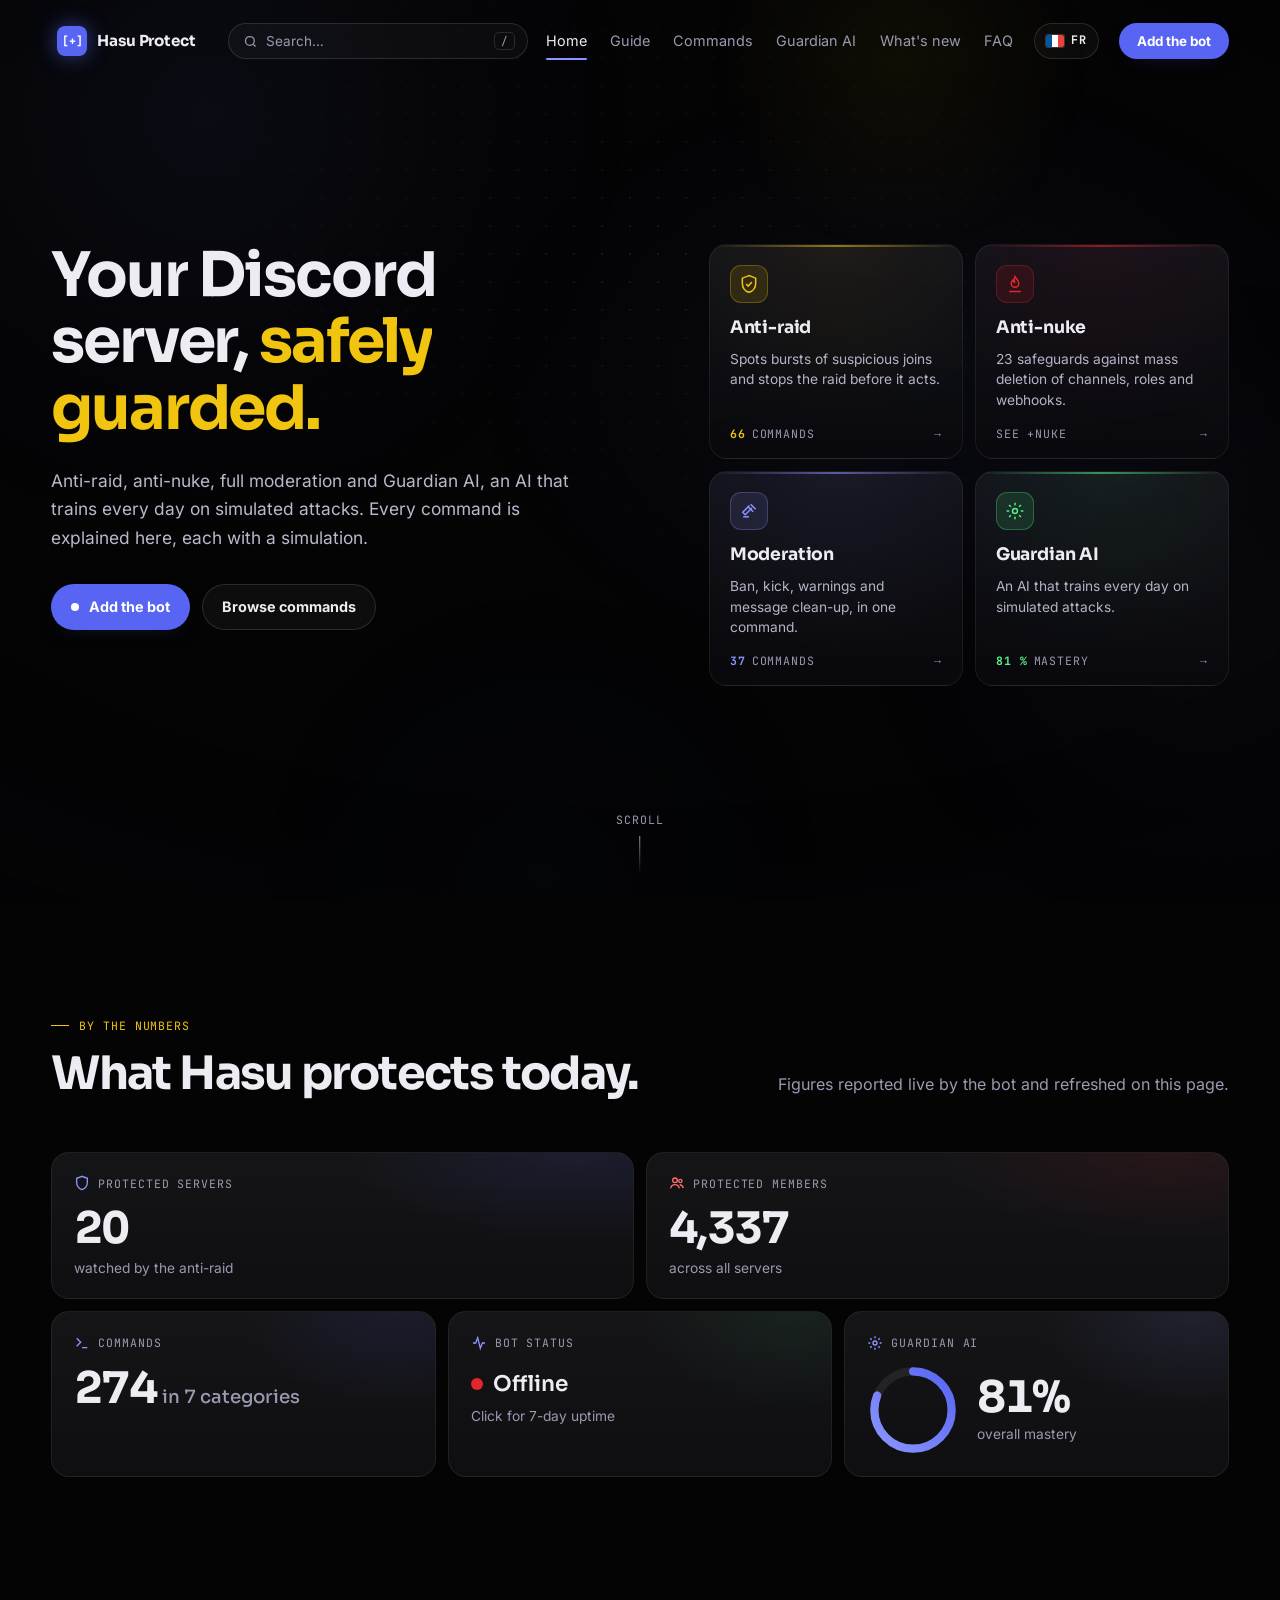
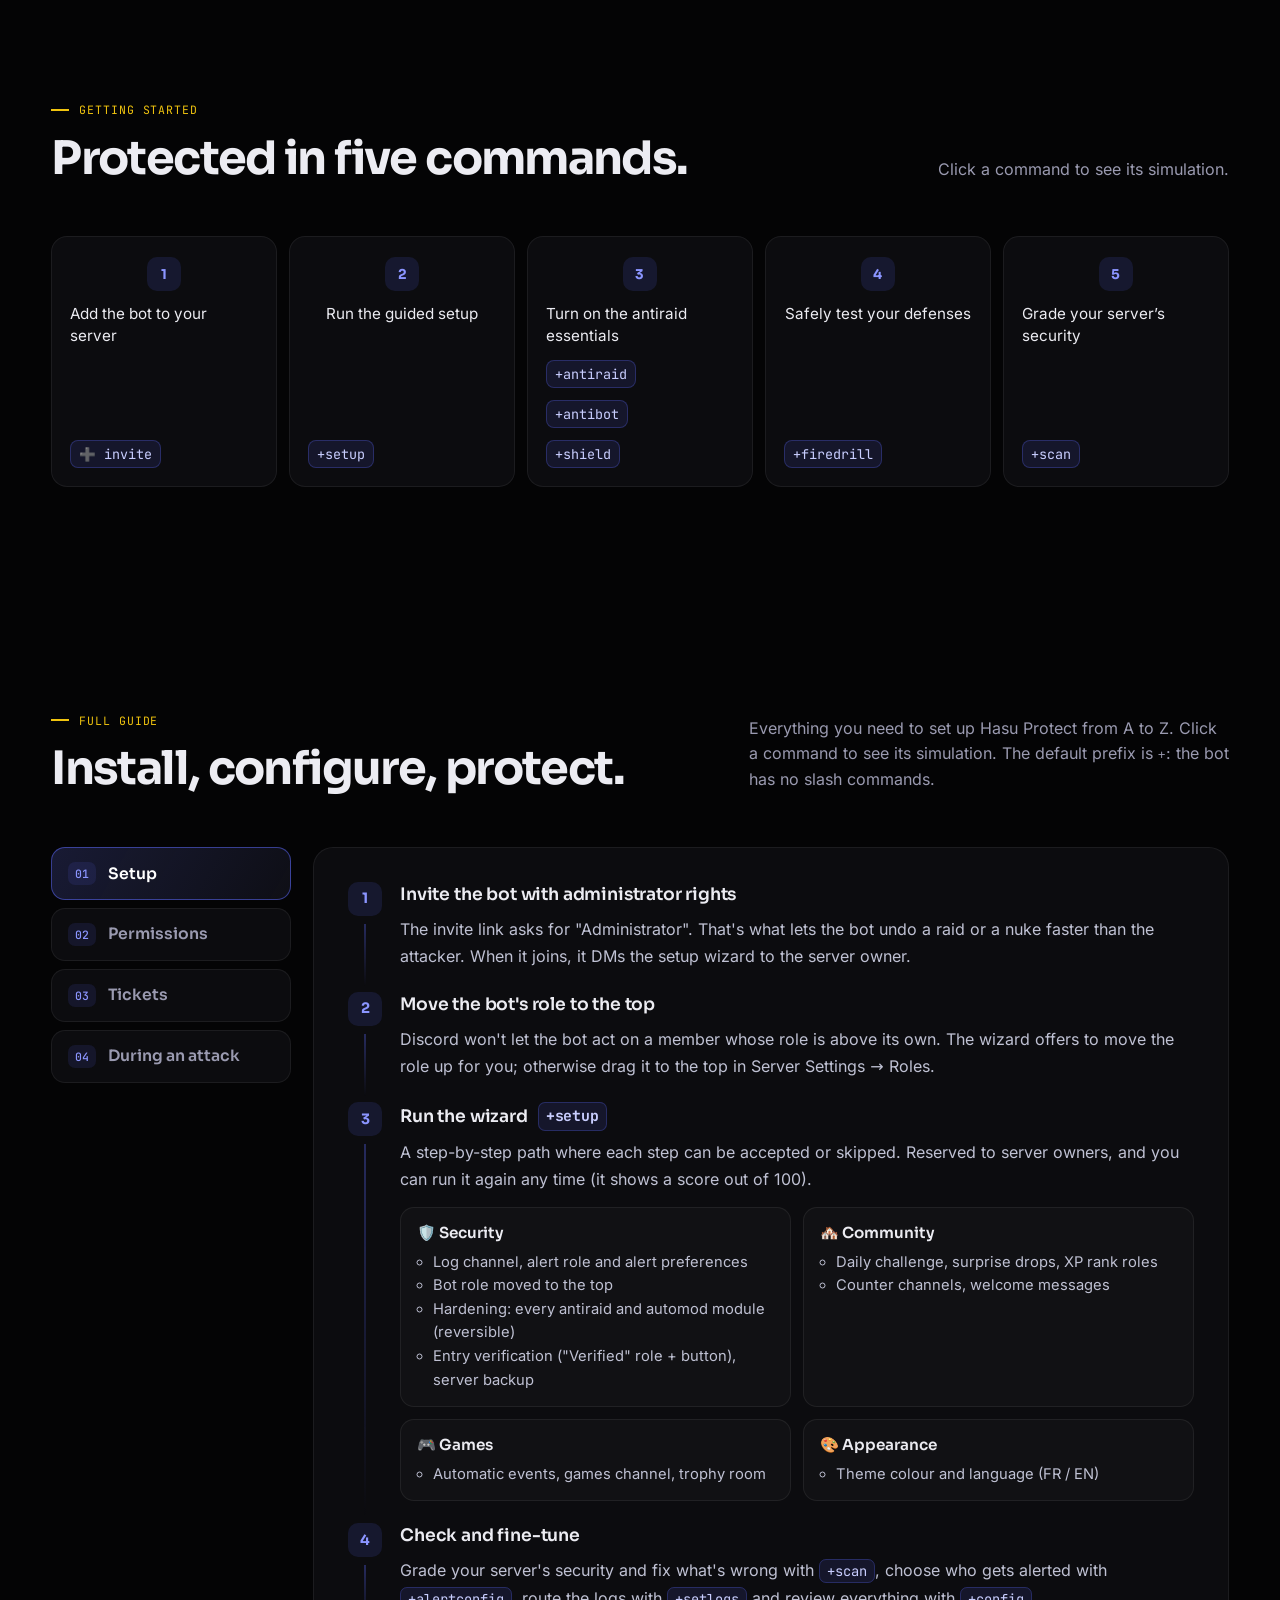
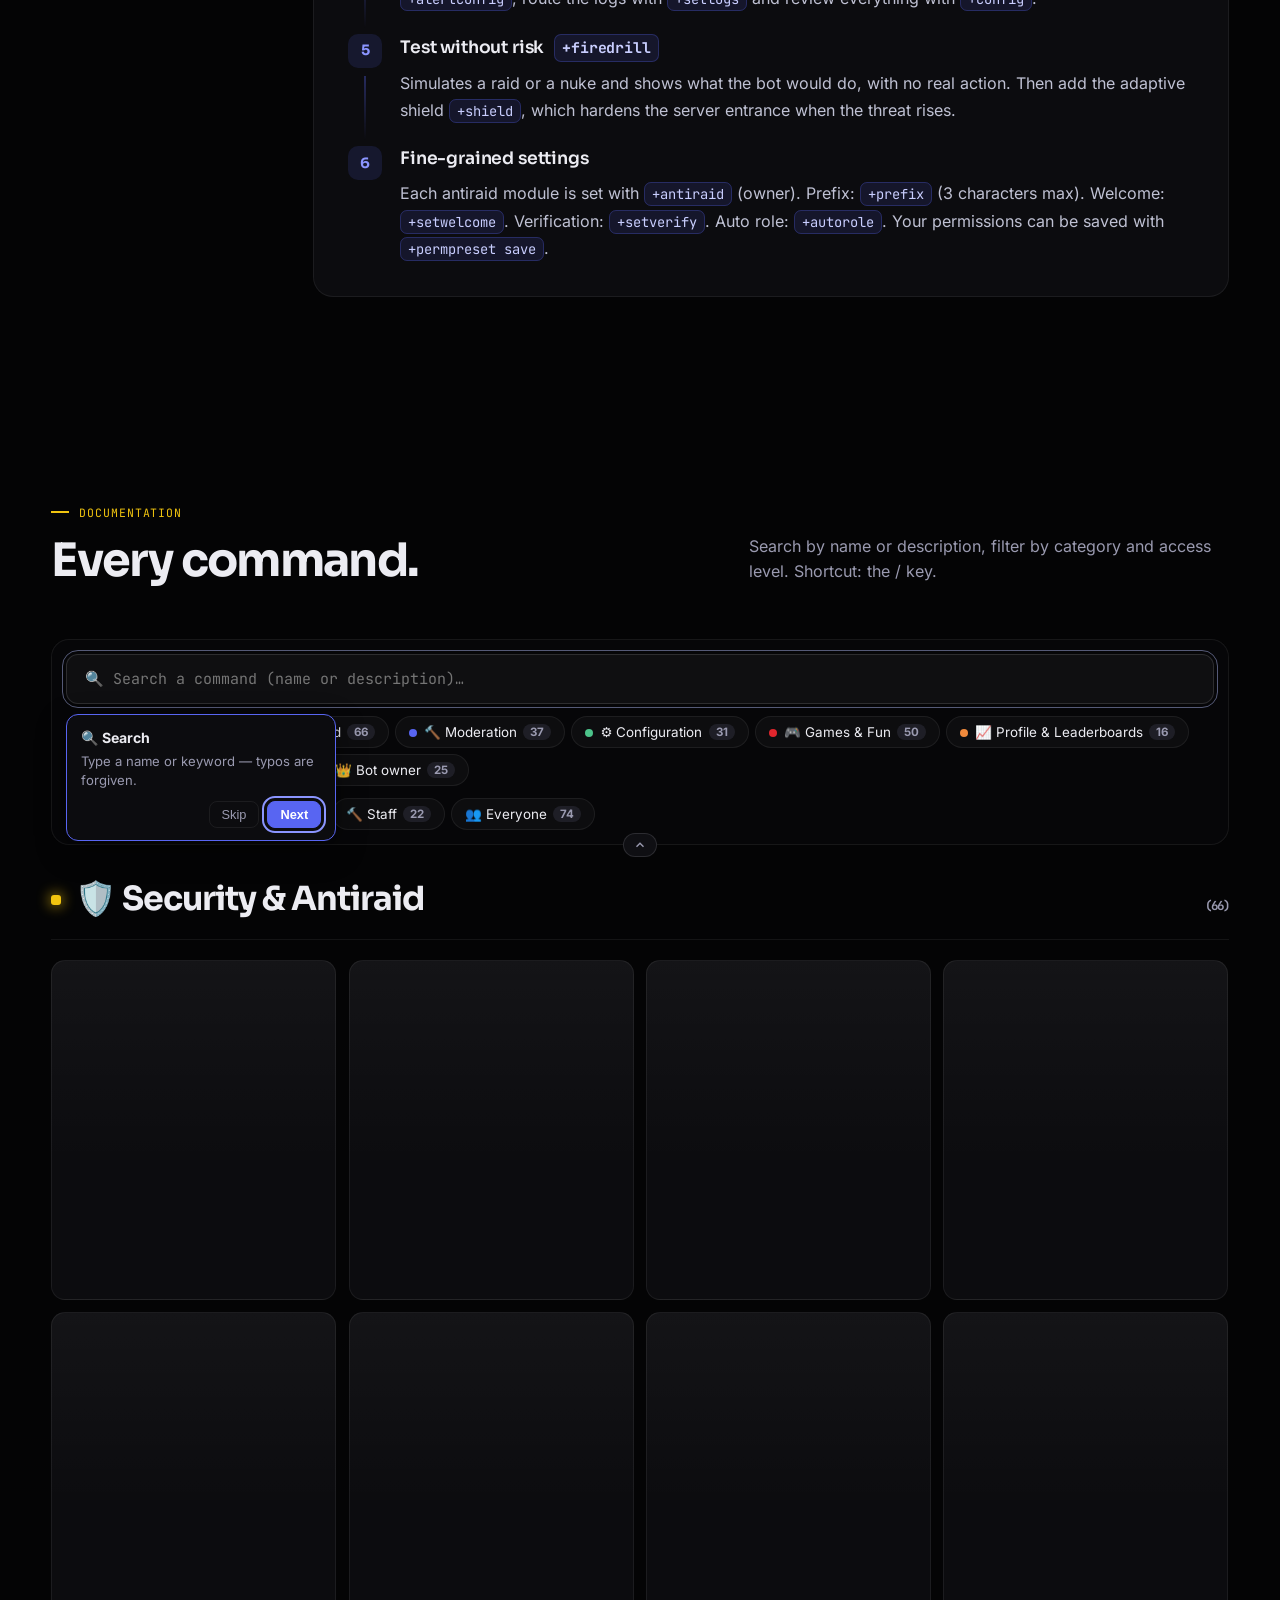
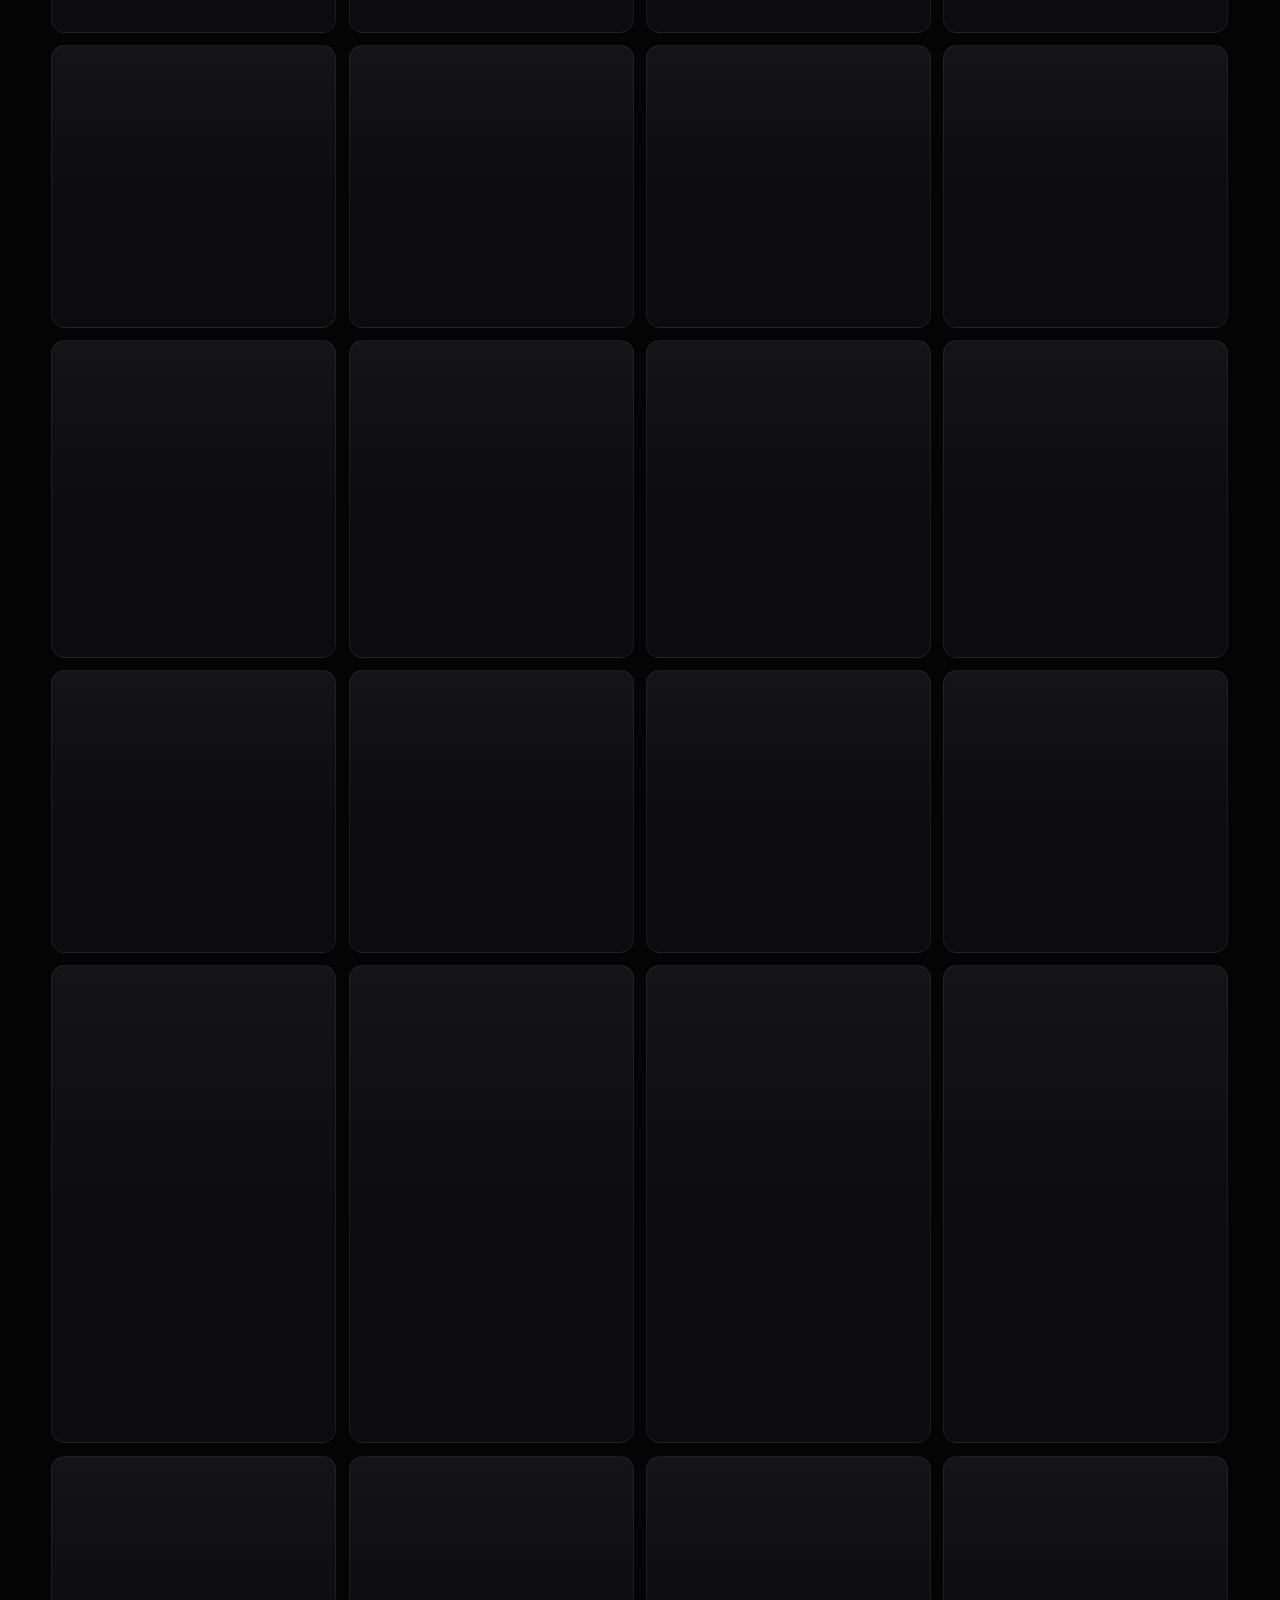
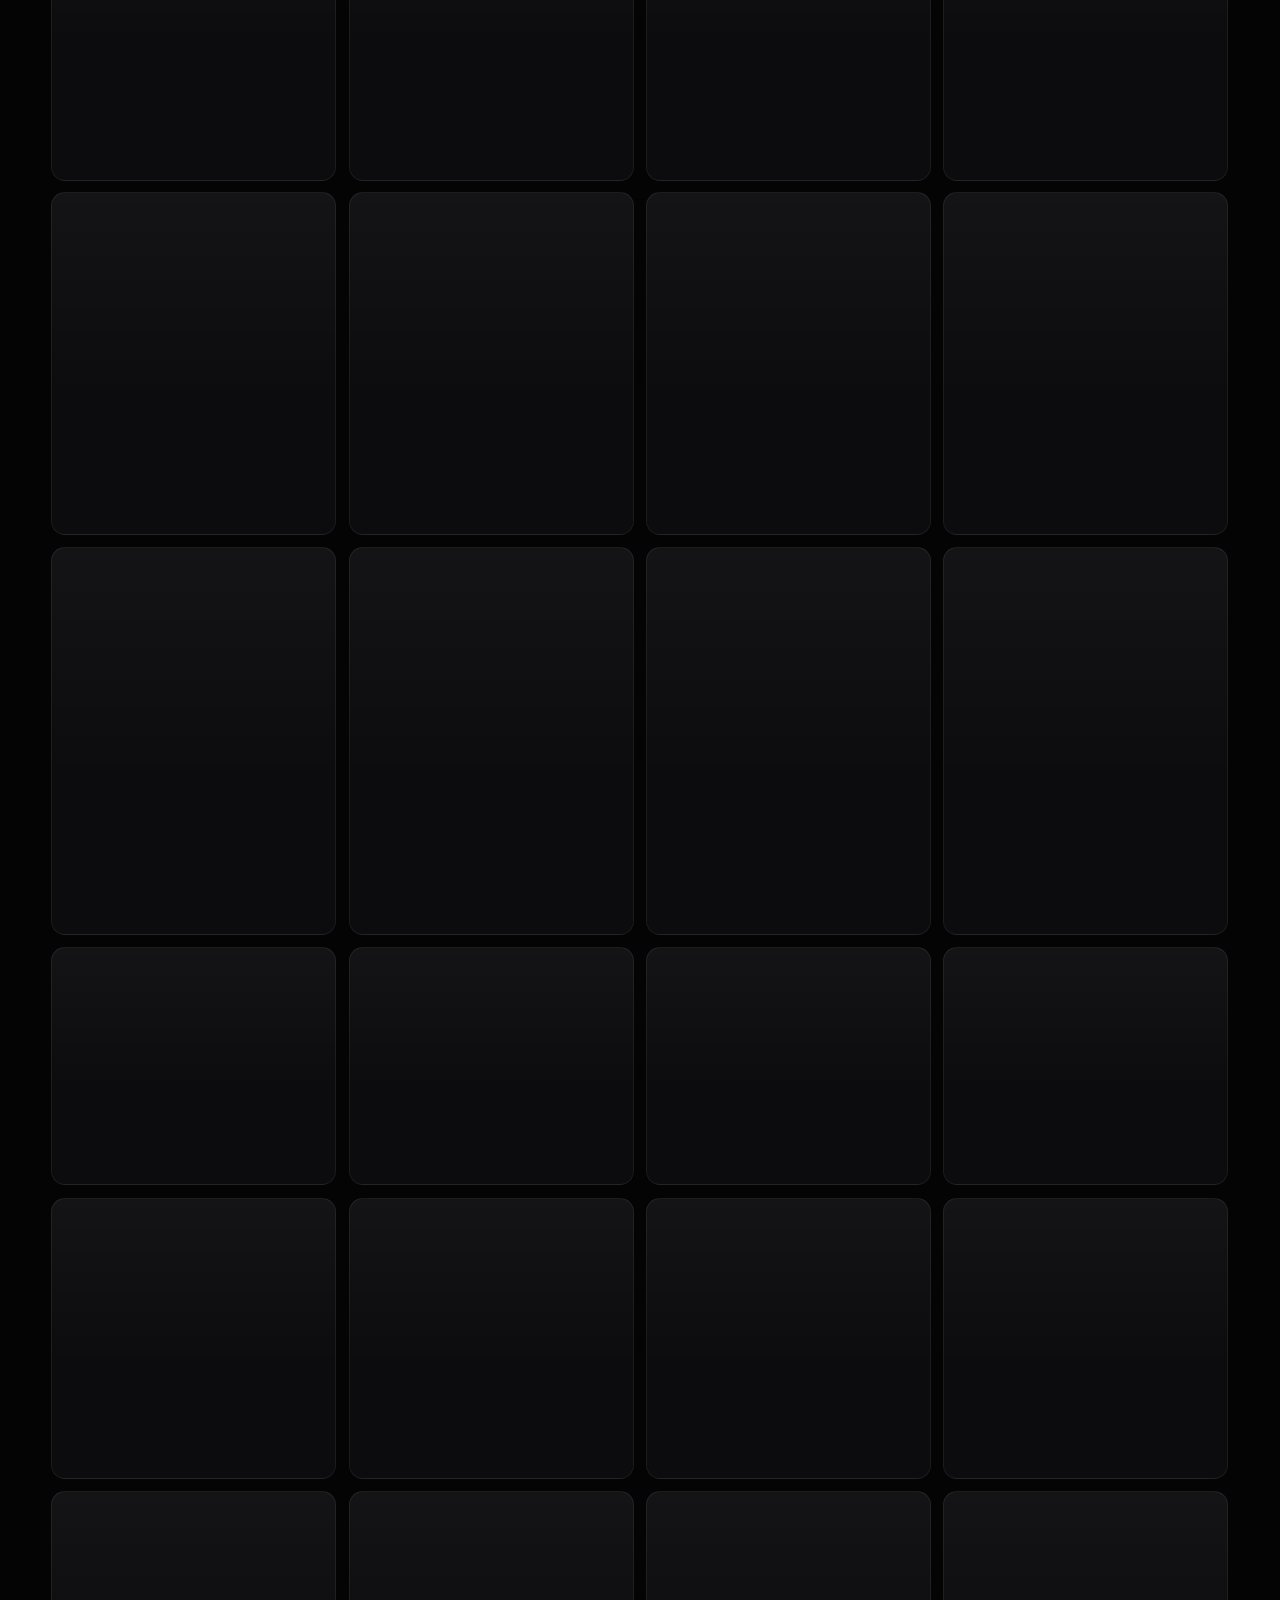
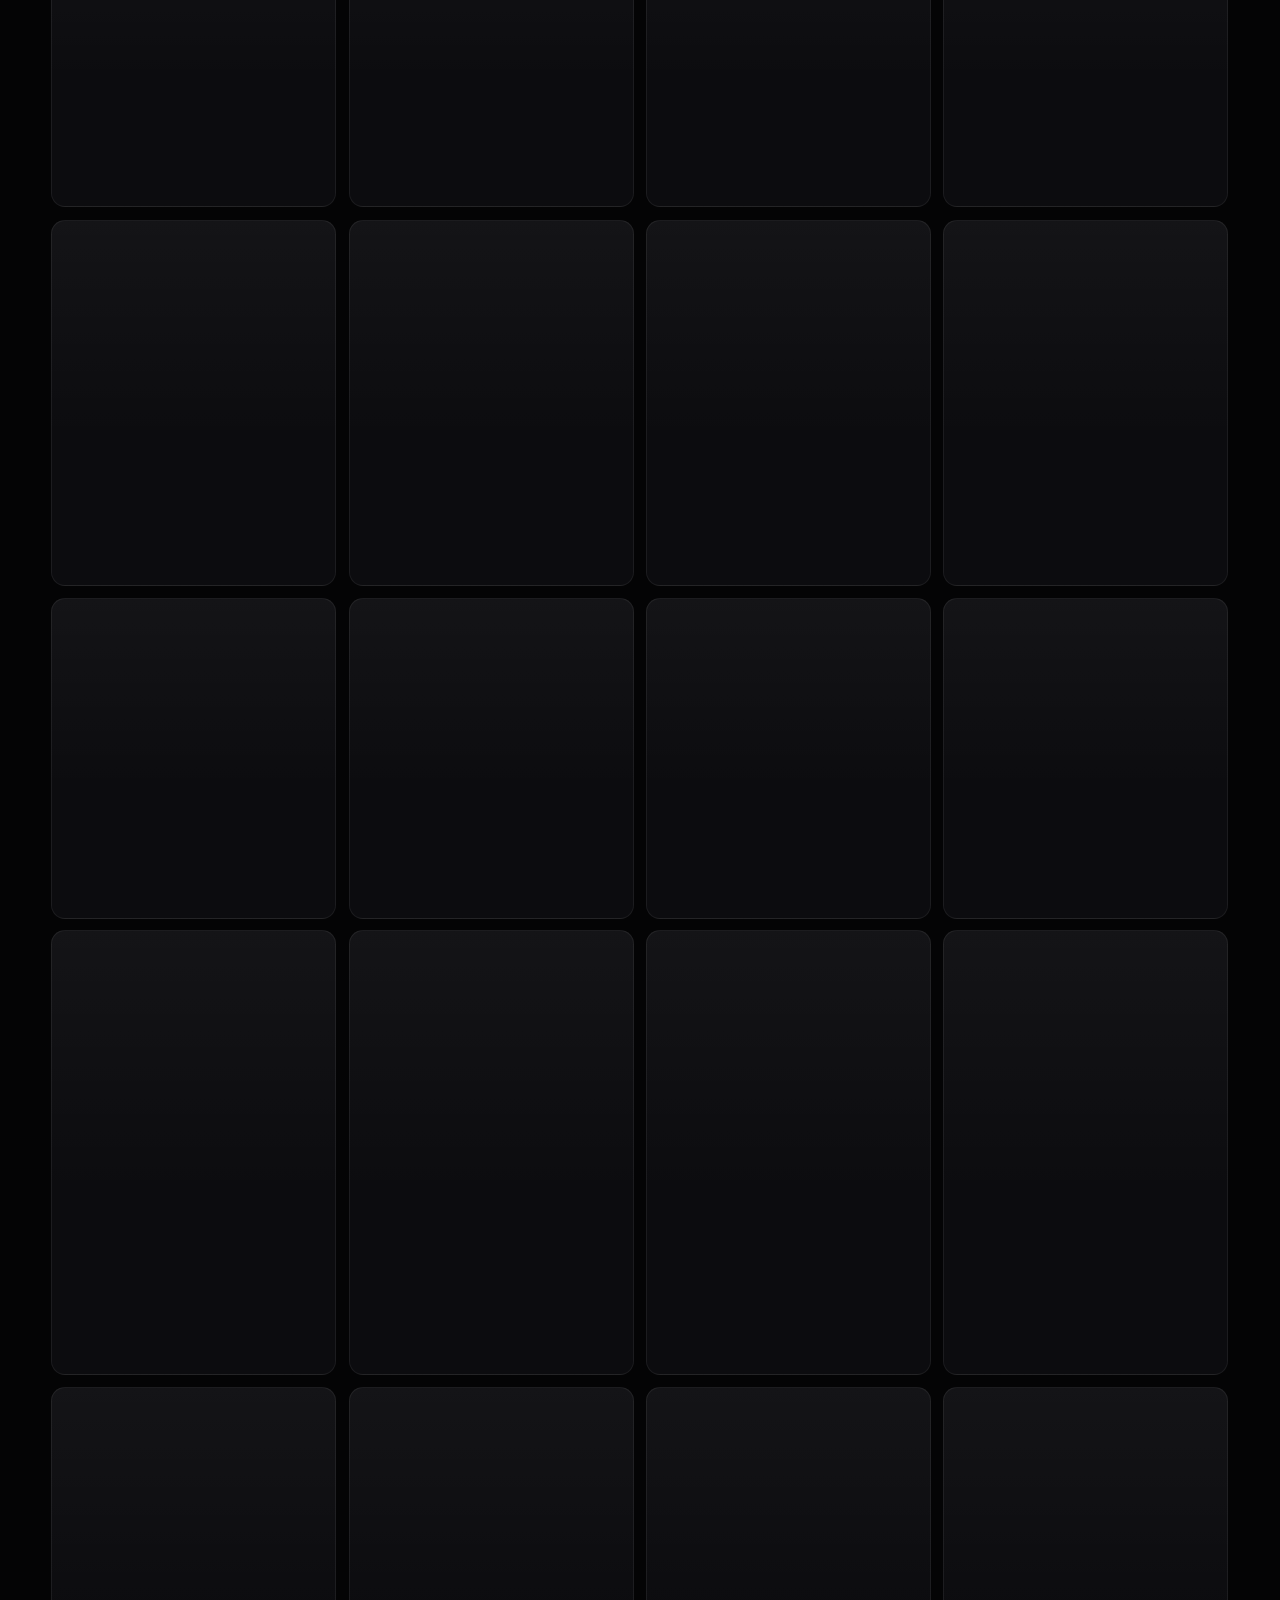
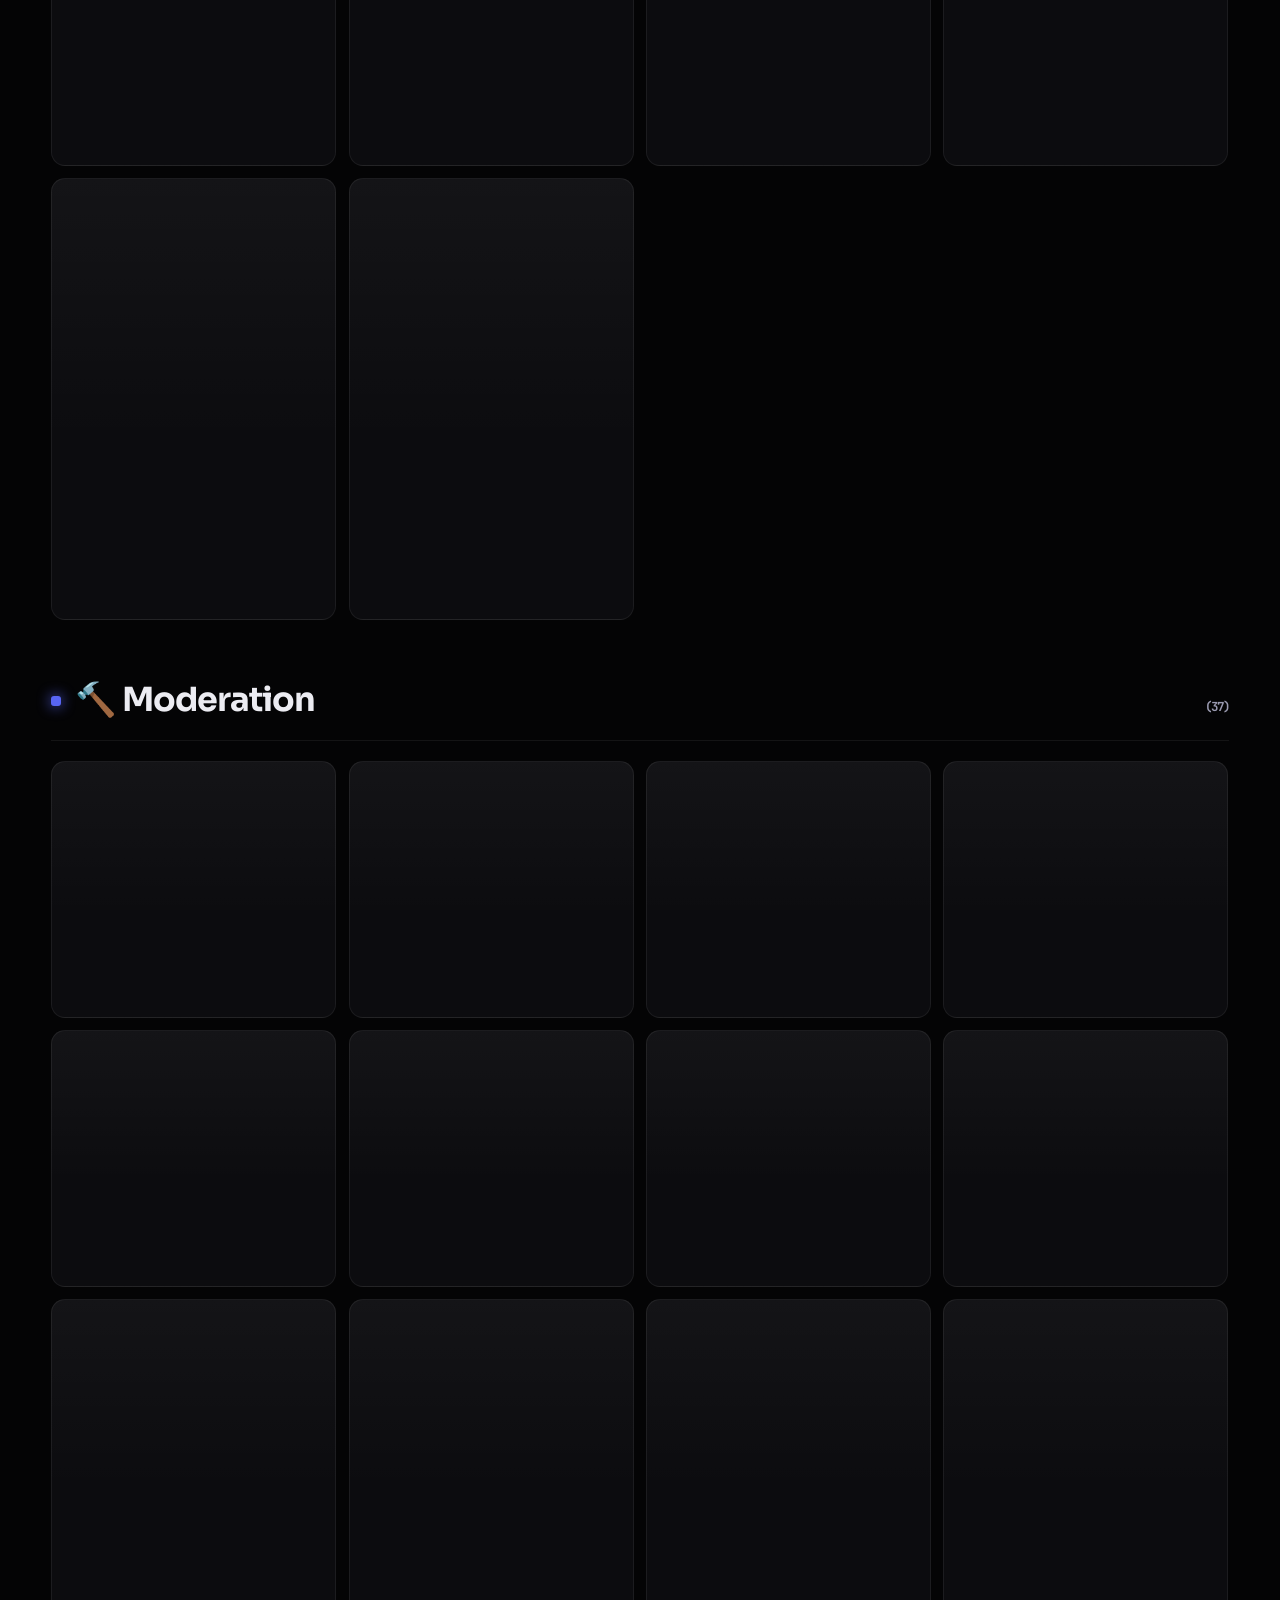
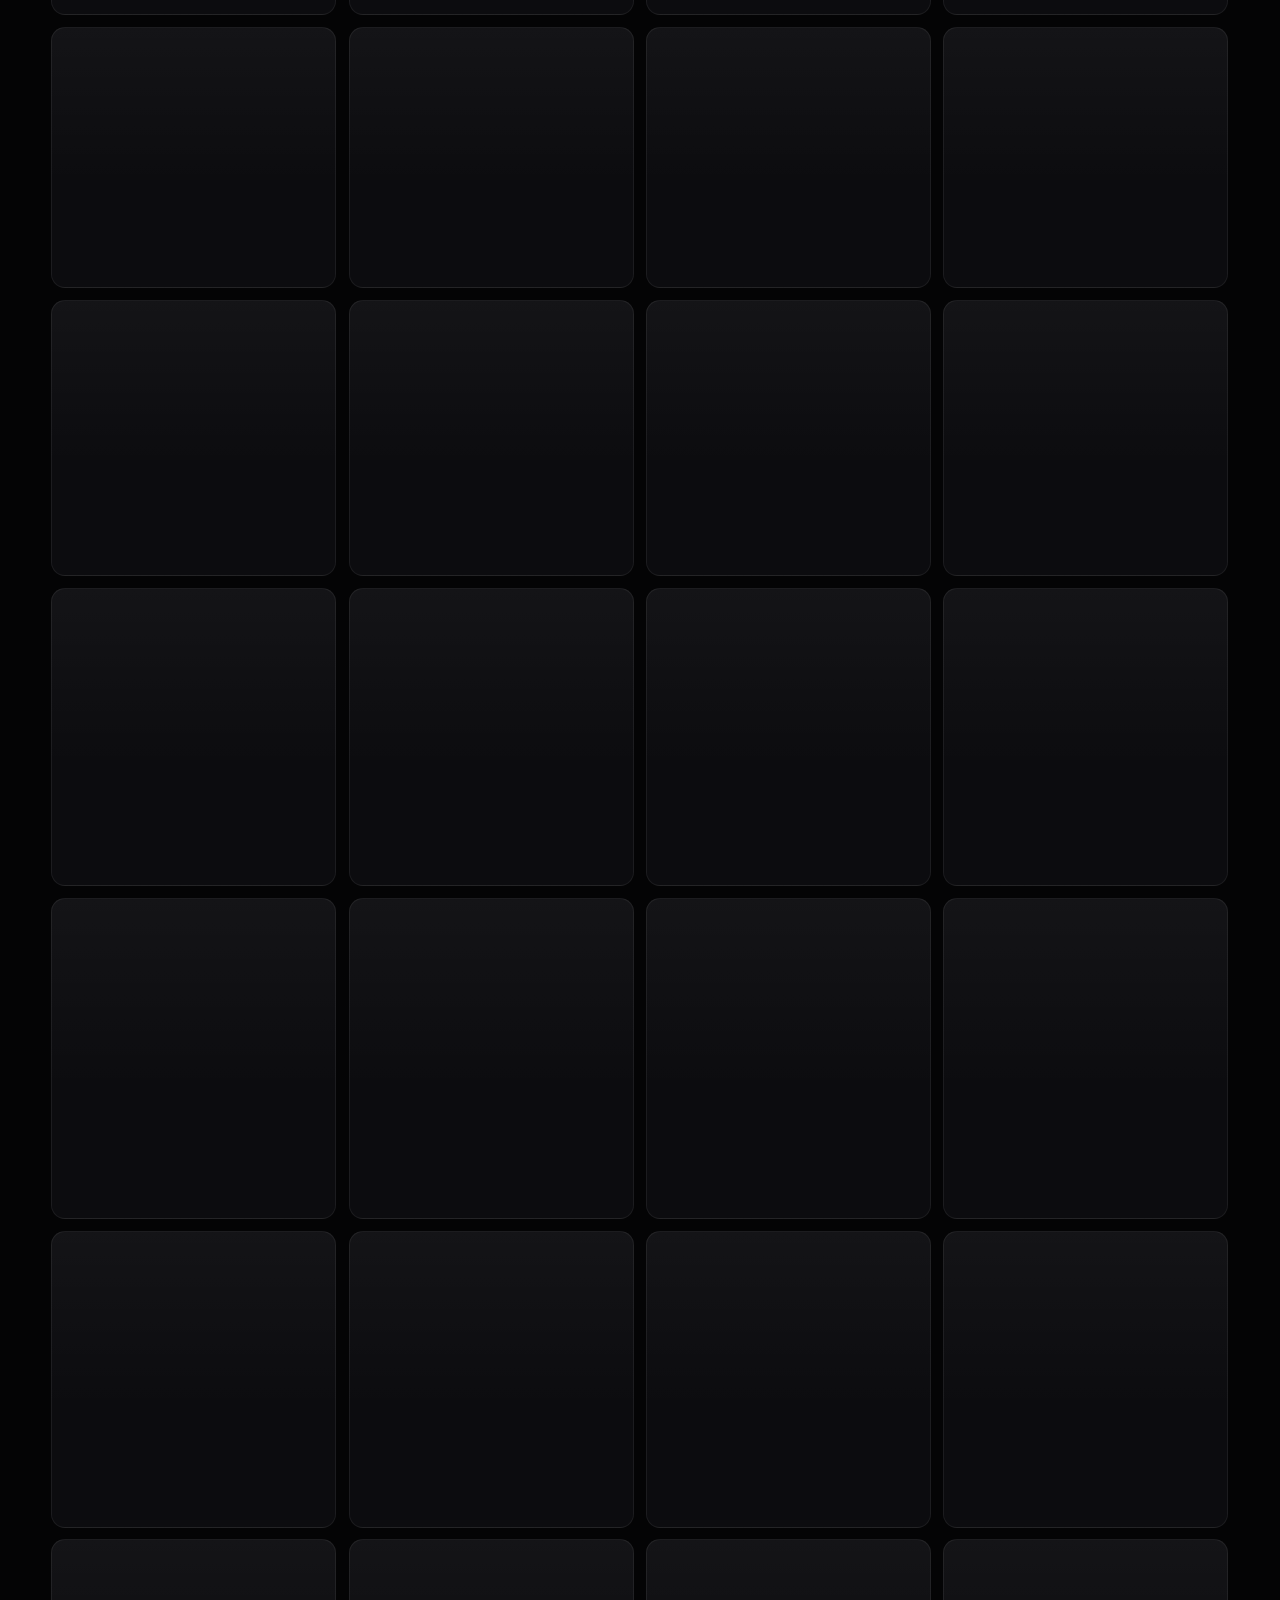
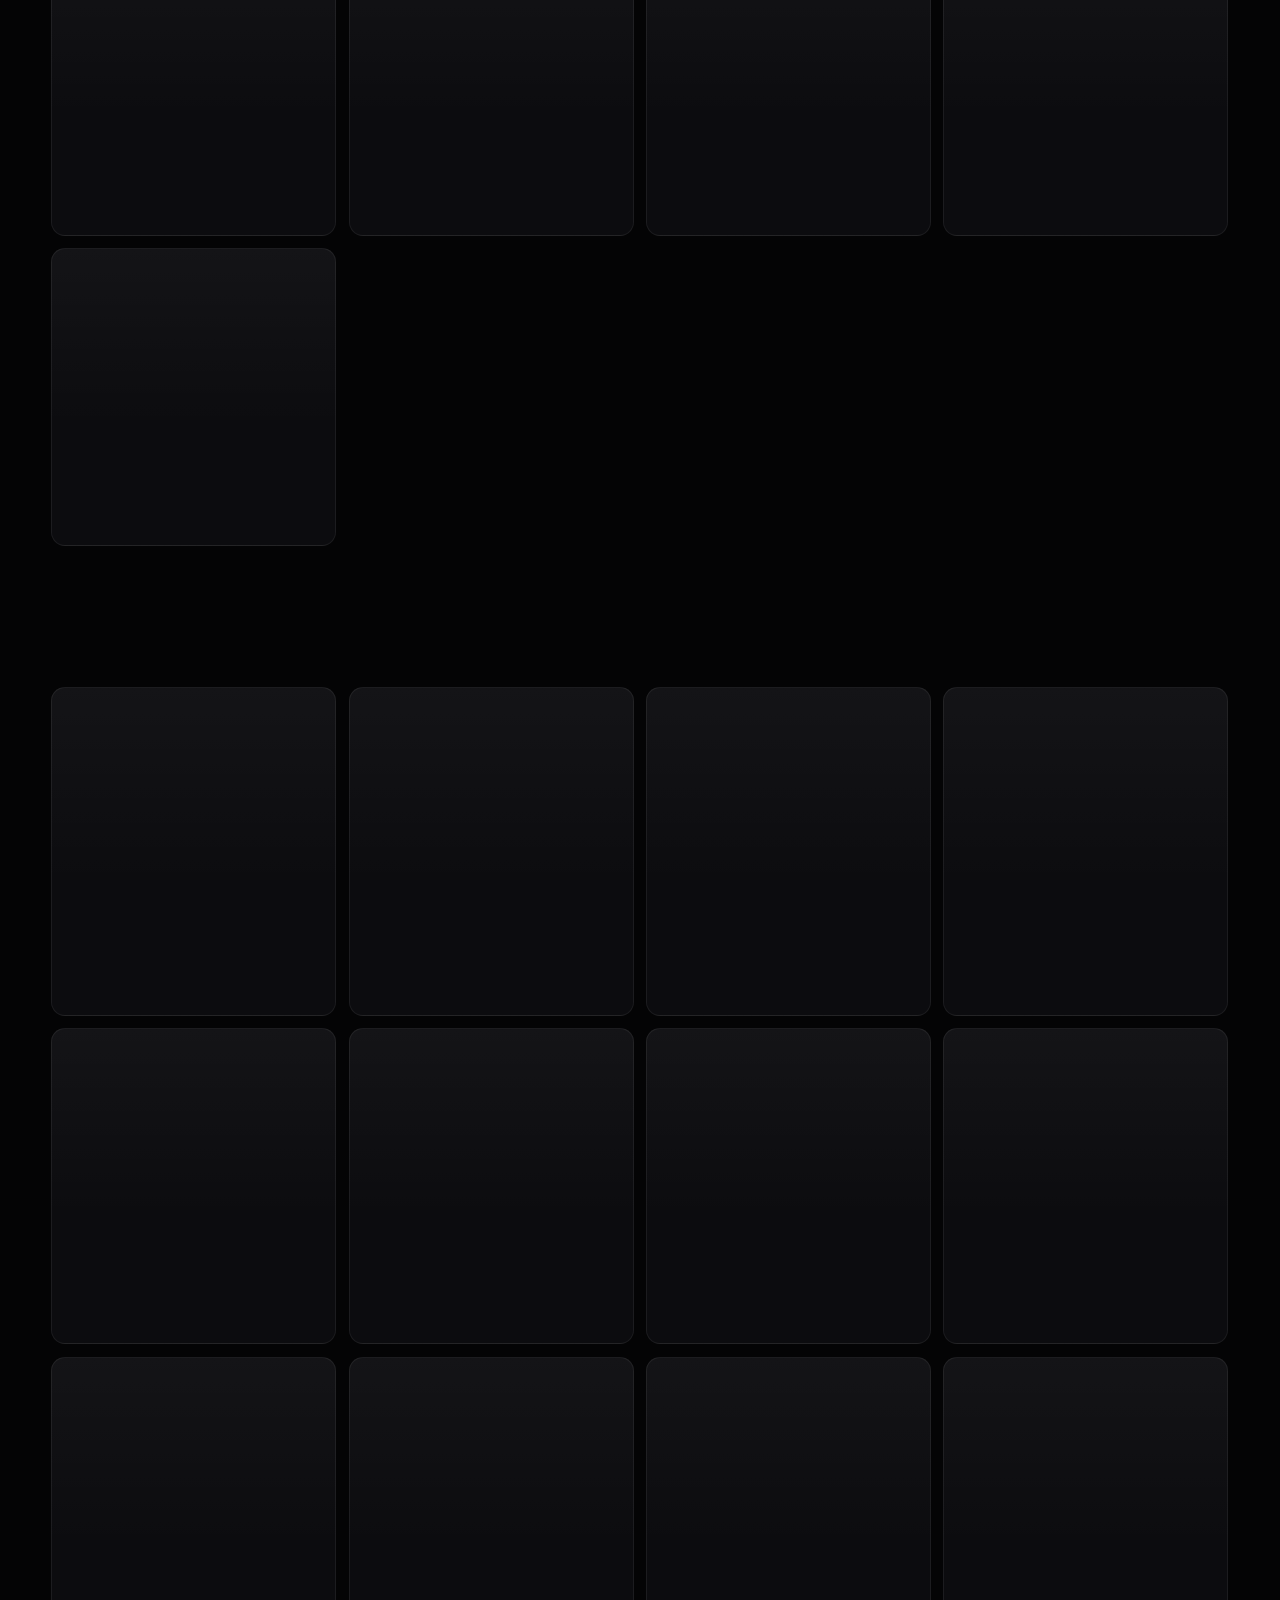
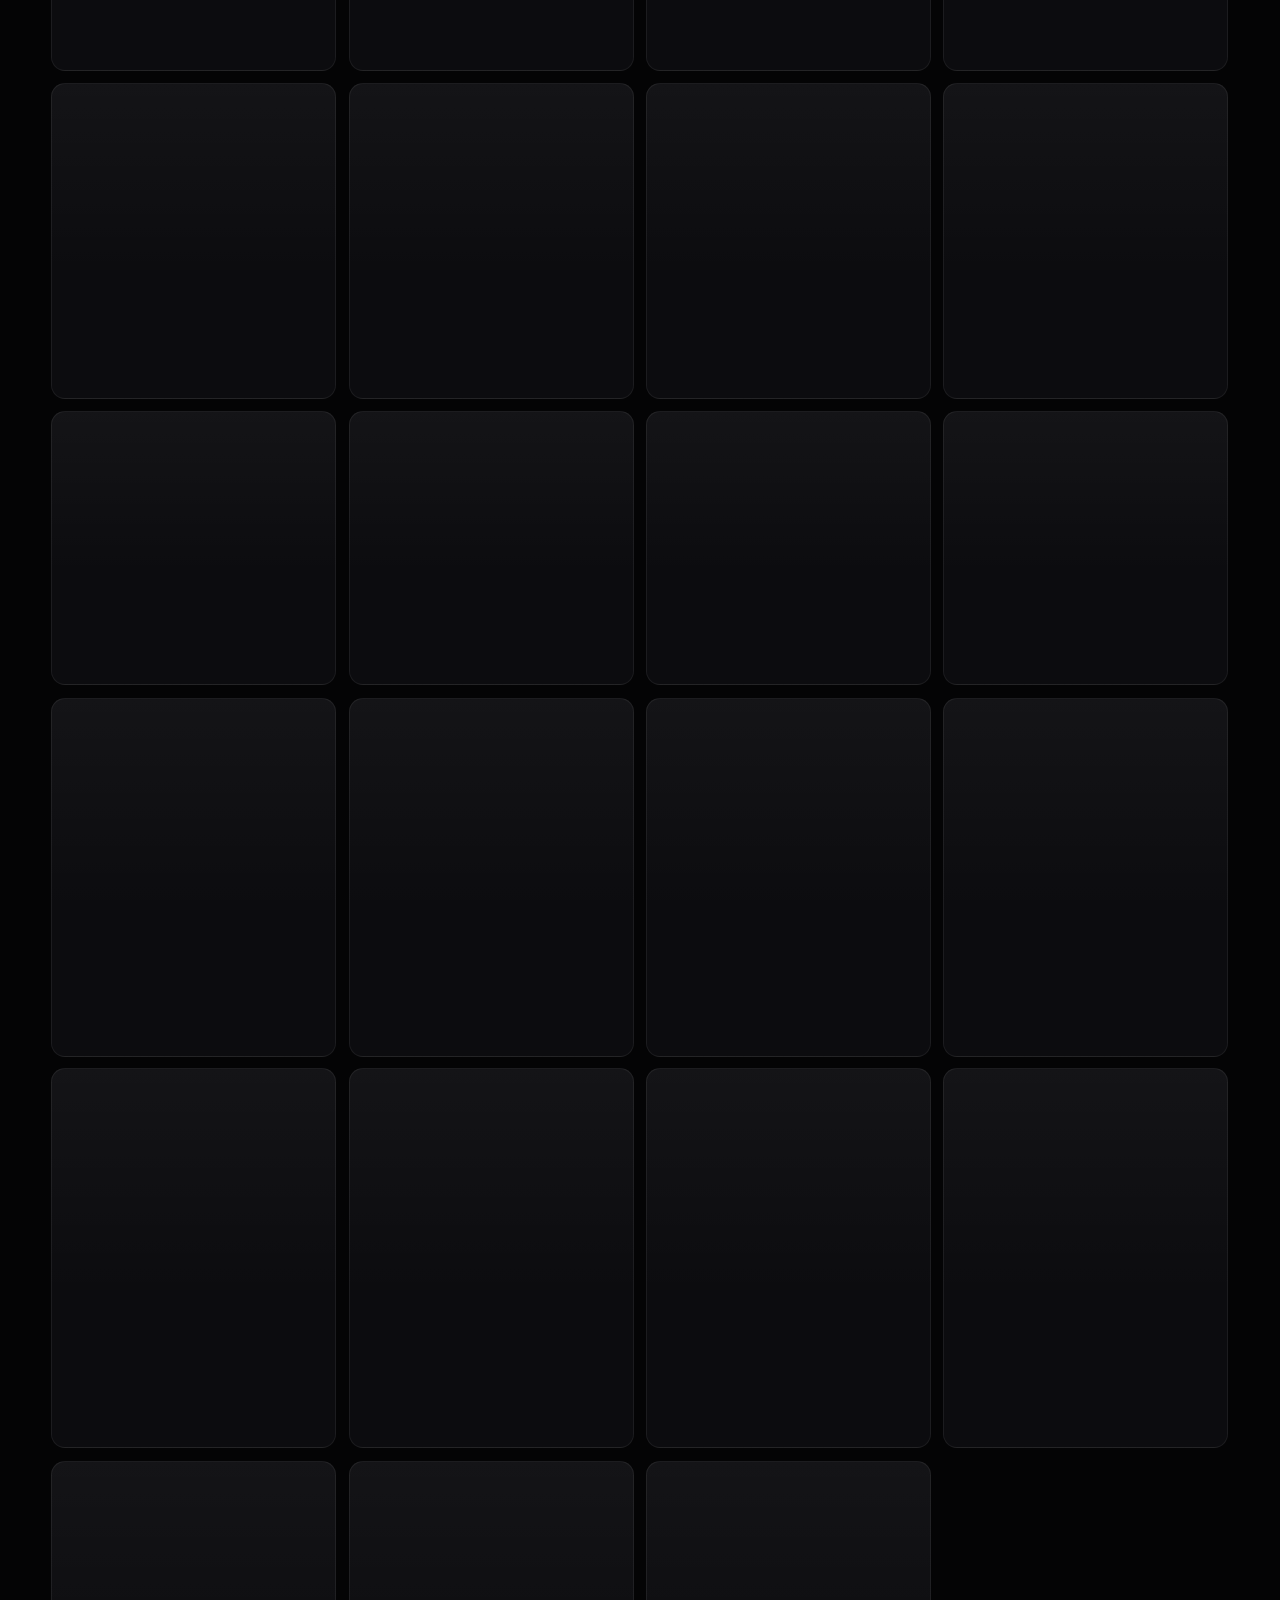
==== index.html @ c2fd192d "docs: clarify pinned-message removal examples" ====
<!doctype html><html lang="fr"><head><!--
  ═══ MESSAGE POUR LE GÉNÉRATEUR DU SITE (bot Hasu Protect) — à appliquer au prochain déploiement ═══
  L'historique du changelog pèse 43 % de cette page et presque personne ne l'ouvre. Le site est DÉJÀ
  prêt à le charger à la demande. Il te suffit de :
    1. Générer un fichier « history.html » à la racine, contenant UNIQUEMENT les blocs
       <div class="hentry">…</div> (exactement le HTML aujourd'hui à l'intérieur de #hist),
       sans <html>/<head>/<body>.
    2. Dans index.html, laisser #hist SANS aucune .hentry (garder #histSearch et #histNone),
       et garder le bouton #moreBtn tel quel.
    3. C'est tout : le chargeur loadHist() déjà présent détecte l'absence d'entrées et va chercher
       history.html au premier clic. Détails et autres consignes : CONSIGNES-BOT.md à la racine.
  ═══════════════════════════════════════════════════════════════════════════════════════════════
--><meta charset="utf-8"><link rel="preconnect" href="https://rapid-sound-6a32.teamfunnysgames.workers.dev" crossorigin><link rel="preconnect" href="https://raw.githubusercontent.com" crossorigin><link rel="preconnect" href="https://abacus.jasoncameron.dev" crossorigin>
<meta name="viewport" content="width=device-width, initial-scale=1, viewport-fit=cover">
<meta http-equiv="Content-Security-Policy" content="default-src 'self'; script-src 'sha256-S/Tgn+qxxkerRBegrmaXegCYhTrjOgWZxYjLiwtHQ+U=' 'self'; style-src 'self' 'unsafe-inline'; img-src 'self' https://top.gg; font-src 'self'; connect-src 'self' https://raw.githubusercontent.com https://abacus.jasoncameron.dev https://rapid-sound-6a32.teamfunnysgames.workers.dev; object-src 'none'; worker-src 'self'; base-uri 'self'; form-action 'none'">
<meta name="referrer" content="no-referrer">
<meta name="color-scheme" content="dark">
<meta name="description" content="Bot Discord de modération et sécurité : antiraid, anti-nuke, Guardian AI et 274 commandes — documentation complète et interactive.">
<meta property="og:image" content="https://saliox.github.io/hasu-protect-docs/assets/og-banner.jpg"><meta property="og:image:width" content="1200"><meta property="og:image:height" content="630"><meta name="twitter:image" content="https://saliox.github.io/hasu-protect-docs/assets/og-banner.jpg"><meta name="theme-color" content="#07070A"><link rel="manifest" href="manifest.webmanifest"><link rel="apple-touch-icon" href="assets/icon-192.png">
<link rel="icon" type="image/svg+xml" href="favicon.svg">
<link rel="canonical" href="https://saliox.github.io/hasu-protect-docs/">
<meta property="og:type" content="website">
<meta property="og:site_name" content="[+] Hasu Protect">
<meta property="og:title" content="[+] Hasu Protect — Documentation">
<meta property="og:description" content="Bot Discord de modération et sécurité : antiraid, anti-nuke, Guardian AI et 274 commandes — documentation complète et interactive.">
<meta property="og:url" content="https://saliox.github.io/hasu-protect-docs/">
<!-- og:image / twitter:image : bannière du bot (assets/og-banner.jpg), pas une capture d'écran du site. -->
<meta name="twitter:card" content="summary_large_image">
<meta name="twitter:title" content="[+] Hasu Protect — Documentation">
<meta name="twitter:description" content="Bot Discord de modération et sécurité : antiraid, anti-nuke, Guardian AI et 274 commandes — documentation complète et interactive.">
<script type="application/ld+json">{"@context":"https://schema.org","@type":"SoftwareApplication","name":"[+] Hasu Protect","applicationCategory":"SecurityApplication","operatingSystem":"Discord","inLanguage":"fr","description":"Bot Discord de modération et sécurité : antiraid, anti-nuke, Guardian AI et 274 commandes — documentation complète et interactive.","url":"https://saliox.github.io/hasu-protect-docs/","image":"https://saliox.github.io/hasu-protect-docs/assets/capture-securite.jpg","offers":{"@type":"Offer","price":"0","priceCurrency":"EUR"},"featureList":["🛡️ Sécurité & Antiraid","🔨 Modération","⚙️ Configuration","🎮 Jeux & Fun","📈 Profil & Classements","🏘️ Communauté & Utilitaires","👑 Owner du bot"]}</script>
<script type="application/ld+json">{"@context":"https://schema.org","@type":"FAQPage","mainEntity":[{"@type":"Question","name":"Quelles permissions faut-il donner au bot ?","acceptedAnswer":{"@type":"Answer","text":"Le lien d'invitation demande « Administrateur » : pour stopper un nuke, le bot doit pouvoir agir sur les rôles, salons, webhooks et bannissements plus vite que l'attaquant. Après l'installation, +scan indique si quelque chose cloche."}},{"@type":"Question","name":"Le bot est-il gratuit ?","acceptedAnswer":{"@type":"Answer","text":"Oui — les 274 commandes sont accessibles gratuitement. Pour soutenir le bot, votez sur top.gg (+vote, gratuit, toutes les 12 h)."}},{"@type":"Question","name":"On me raid, je fais quoi tout de suite ?","acceptedAnswer":{"@type":"Answer","text":"+panic verrouille tout le serveur d'un coup. Ensuite +shield smart lève le bouclier adaptatif, +quarantine isole les comptes suspects et +undo répare les dégâts."}},{"@type":"Question","name":"C'est quoi, Guardian AI ?","acceptedAnswer":{"@type":"Answer","text":"Le moteur de détection auto-apprenant du bot : il s'entraîne en continu contre une IA attaquante (jeu adverse) et apprend de chaque erreur. Son panneau d'entraînement est public sur la documentation."}},{"@type":"Question","name":"Comment savoir si le bot est en ligne et fiable ?","acceptedAnswer":{"@type":"Answer","text":"Le badge de statut de la documentation montre son état en direct ; un clic ouvre l'historique de disponibilité des 7 derniers jours, reconstruit automatiquement depuis les battements du bot."}},{"@type":"Question","name":"J'ai trouvé un bug ou j'ai une idée ?","acceptedAnswer":{"@type":"Answer","text":"+bug signale un problème directement à l'équipe, +suggest propose une amélioration votée par la communauté. Chaque correction est détaillée dans le changelog de la documentation."}}]}</script>
<title>[+] Hasu Protect — Documentation</title>
<style>
:root{--bg:#0b0b12;--card:#15151f;--card2:#1c1c2a;--gold:#F1C40F;--purple:#5865F2;--txt:#e7e7ee;--mut:#9a9ab0;--line:#262635}
/* Thème CLAIR (data-theme="light") : surfaces claires + texte sombre. Les blocs de code restent volontairement
   sombres (style « éditeur »). On rabaisse les textes gris clairs qui deviendraient illisibles sur fond blanc. */
:root[data-theme="light"]{--bg:#eef0f7;--card:#ffffff;--card2:#e8eaf3;--txt:#1b1c26;--mut:#56586c;--line:#d8dae6}
:root[data-theme="light"] .cmd .desc,:root[data-theme="light"] .changelog li,:root[data-theme="light"] .m-desc,:root[data-theme="light"] .m-edesc,:root[data-theme="light"] .gprot,:root[data-theme="light"] .hentry li{color:#2c2d3a}
:root[data-theme="light"] .cmd:hover{box-shadow:0 6px 22px rgba(40,40,80,.14)}
/* Thème CLAIR — encres sombres. Les teintes d'accent sont calibrées pour un fond SOMBRE : posées telles
   quelles sur --card:#ffffff, la pastille Owner active tombait à 1,53:1 et son compteur à 1,01:1 — soit
   exactement la luminance du fond, un « 43 » jaune sur jaune. Et 200 des 260 noms de commandes passaient
   sous 4,5:1. On ne change pas la palette : on lui donne une encre sombre quand le fond est clair.
   Contre l'intuition, le jaune et le turquoise ne sont pas les coupables en thème sombre — ils y sont les
   MEILLEURES pastilles (texte sombre sur fond vif). Le problème est strictement le thème clair. */
:root[data-theme="light"] .accf.active[data-acc="owner"]{color:#6b5500}
:root[data-theme="light"] .accf.active[data-acc="admin"]{color:#b52427}
:root[data-theme="light"] .accf.active[data-acc="staff"]{color:#3a45c9}
:root[data-theme="light"] .accf.active[data-acc="all"]{color:#1a6b38}
:root[data-theme="light"] .accf.active .navcnt{background:rgba(0,0,0,.10)}
:root[data-theme="light"] .cmd[data-cat="0"] .name{color:#8a6d00}
:root[data-theme="light"] .cmd[data-cat="2"] .name{color:#14804a}
:root[data-theme="light"] .cmd[data-cat="3"] .name{color:#b01550}
:root[data-theme="light"] .cmd[data-cat="4"] .name{color:#a3521a}
:root[data-theme="light"] .cmd[data-cat="5"] .name{color:#0f7a66}
:root[data-theme="light"] .acc-owner{color:#6b5500;border-color:#c9a412}
:root[data-theme="light"] .acc-admin{color:#b52427;border-color:#e08b8c}
:root[data-theme="light"] .acc-staff{color:#3a45c9;border-color:#9aa3f0}
:root[data-theme="light"] .acc-all{color:#1a6b38;border-color:#7ec99a}
*{box-sizing:border-box}html{-webkit-text-size-adjust:100%}body{margin:0;font-family:'Segoe UI',system-ui,sans-serif;background:var(--bg);color:var(--txt);line-height:1.5;overflow-wrap:break-word}
a{color:var(--gold);text-decoration:none}
header{position:relative;padding:42px 22px 26px;text-align:center;background:radial-gradient(900px 320px at 50% -60px,rgba(88,101,242,.22),transparent),var(--bg);border-bottom:1px solid var(--line)}
.bstat{position:absolute;top:22px;right:22px;font-size:.92rem;font-weight:700;padding:8px 16px;border-radius:999px;border:1px solid var(--line);background:rgba(0,0,0,.18);display:inline-flex;align-items:center;gap:8px;letter-spacing:.02em}
.topbtns{position:absolute;top:18px;left:18px;display:flex;gap:8px;z-index:6}
/* Boutons langue + thème : MÊME pilule que le badge de statut « En ligne » (mêmes dimensions + accent vert + glow). */
.langbtn{font-size:.92rem;font-weight:700;padding:8px 16px;border-radius:999px;border:1px solid #5865F2;background:rgba(0,0,0,.18);color:#5865F2;cursor:pointer;letter-spacing:.02em;line-height:1;display:inline-flex;align-items:center;gap:8px}
:root[data-theme="light"] .langbtn{background:rgba(255,255,255,.6)}
.langbtn:hover{border-color:#5865F2;box-shadow:0 0 14px rgba(88,101,242,.45)}
@media(max-width:640px){.topbtns{position:static;justify-content:center;margin:0 auto 12px}}
.bstat .bdot{width:9px;height:9px;border-radius:50%;flex:none}
.bstat.on{color:#57F287;border-color:#57F287}.bstat.on .bdot{background:#57F287}
.bstat.off{color:#ED4245;border-color:#ED4245}.bstat.off .bdot{background:#ED4245}
.bstat.upd{color:#E67E22;border-color:#E67E22}.bstat.upd .bdot{background:#E67E22}
.bstat.unk{color:var(--mut);border-color:var(--line)}.bstat.unk .bdot{background:var(--mut)}
.bstat{cursor:pointer}
/* ── Panneau de disponibilité 7 jours (clic sur le badge de statut) */
.uppop{position:absolute;top:60px;right:22px;z-index:60;background:var(--card);border:1px solid var(--line);border-radius:12px;padding:14px 16px;box-shadow:0 10px 34px rgba(0,0,0,.45);width:330px;max-width:calc(100vw - 30px);text-align:left}
.uppop h3{margin:0 0 2px;font-size:.92rem}
.uppop .upsub{color:var(--mut);font-size:.74rem;margin-bottom:10px}
.upgrid{display:grid;grid-template-columns:repeat(24,1fr);gap:2px}
.upgrid i{display:block;height:10px;border-radius:2px;background:var(--line)}
.upgrid i.u{background:#57F287}.upgrid i.p{background:#E67E22}.upgrid i.d{background:#ED4245}
.uplegend{display:flex;gap:12px;margin-top:10px;color:var(--mut);font-size:.7rem;align-items:center}
.uplegend b{display:inline-block;width:10px;height:10px;border-radius:2px;vertical-align:-1px;margin-right:4px}
.uppct{font-weight:800;color:#57F287}
@media(max-width:640px){.uppop{position:fixed;left:50%;transform:translateX(-50%);right:auto;top:74px}}
:root[data-theme="light"] .bstat{background:rgba(255,255,255,.6)} /* même fond clair que .langbtn */
@media(max-width:640px){.bstat{position:static;margin:0 auto 12px;font-size:.88rem}}
header h1{margin:0;font-size:2.05rem}header h1 .b{color:var(--purple)}
header p{color:var(--mut);margin:.5rem 0 0}
.badges{margin-top:14px;display:flex;gap:8px;justify-content:center;flex-wrap:wrap}
.badge{background:var(--card2);border:1px solid var(--line);border-radius:999px;padding:5px 13px;font-size:.85rem;color:var(--mut)}
.vbadge{border-color:color-mix(in srgb,var(--purple) 45%,var(--line));background:rgba(88,101,242,.12)}
.badge b{color:var(--gold)}
.wrap{max-width:1000px;margin:0 auto;padding:24px 18px 70px}
.layout{display:flex;gap:22px;max-width:1180px;margin:0 auto;padding:24px 18px 70px;align-items:flex-start}
.side{flex:0 0 290px;width:290px}
.main{flex:1;min-width:0}
.gpanel{background:var(--card);border:1px solid var(--line);border-radius:14px;padding:16px}
.gpanel h2{font-size:1.05rem;margin:0}
.gsub{color:var(--mut);font-size:.74rem;margin:3px 0 10px}
.gbig{text-align:center;margin:4px 0 12px}.gbig .n{font-size:2.1rem;font-weight:800;color:#2ECC71;line-height:1}.gbig .l{color:var(--mut);font-size:.76rem}
.gstat{display:flex;justify-content:space-between;align-items:baseline;gap:8px;padding:5px 0;border-bottom:1px solid var(--line)}
.gstat .k{color:var(--mut);font-size:.82rem}.gstat .v{font-weight:700;color:var(--gold);font-size:.9rem;white-space:nowrap}
.gsec{margin:14px 0 7px;font-size:.72rem;text-transform:uppercase;letter-spacing:.05em;color:var(--mut)}
.gtype{margin:7px 0}.gtype .row{display:flex;justify-content:space-between;font-size:.82rem;margin-bottom:3px}
.gbar{height:6px;background:#0e0e18;border-radius:4px;overflow:hidden}.gbar>i{display:block;height:100%;background:var(--purple)}
/* ── Perf : le rendu (layout/paint) des sections hors écran et des entrées d'historique est différé
   jusqu'à leur apparition dans le viewport. Le DOM reste complet : recherche, filtres, ancres inchangés. */
.cmd{content-visibility:auto;contain-intrinsic-size:auto 230px}
.hentry{content-visibility:auto;contain-intrinsic-size:auto 400px}
.gprot{font-size:.82rem;color:#cfcfe0;padding:4px 0}
.gnext{font-size:.72rem;color:var(--mut);text-align:center;margin-top:10px;border-top:1px solid var(--line);padding-top:8px}
#search{width:100%;padding:13px 16px;border-radius:12px;border:1px solid var(--line);background:var(--card);color:var(--txt);font-size:16px;margin:8px 0 22px}
#search:focus{outline:none;border-color:var(--purple)}
.nav{display:grid;grid-template-columns:repeat(4,minmax(0,1fr));gap:8px;margin-bottom:26px;align-items:stretch}@media(max-width:640px){.nav{grid-template-columns:repeat(2,minmax(0,1fr))}}
.nav a{background:var(--card);border:1px solid var(--line);border-left:3px solid var(--cc,var(--line));border-radius:8px;padding:6px 12px;font-size:.9rem;color:var(--txt)}
.nav a:hover{border-color:var(--cc,var(--gold));border-left-color:var(--cc,var(--gold))}
/* Puces de filtre : catégorie (une à la fois) + niveau d'accès. Actives = pleines / teintées à la couleur du filtre. */
#catnav{margin-bottom:10px}
.accnav{align-items:center}
.navlbl{grid-column:1/-1;font-size:.82rem;color:var(--mut);margin:0 0 2px}
.navf,.accf{background:var(--card);border:1px solid var(--line);border-left:3px solid var(--cc,var(--line));border-radius:8px;padding:6px 12px;font-size:.9rem;color:var(--txt);cursor:pointer;font-family:inherit;line-height:1.2}
.navf:hover,.accf:hover{border-color:var(--cc,var(--gold));border-left-color:var(--cc,var(--gold))}
.navf.active{background:var(--cc,var(--gold));color:#000000;border-color:var(--cc,var(--gold));font-weight:700}
/* ── Compteur de commandes sur chaque filtre (posé en JS depuis les cartes) */
.navcnt{font-size:.72rem;font-weight:700;color:var(--mut);background:rgba(127,127,160,.16);border-radius:999px;padding:1px 7px;margin-left:6px;vertical-align:1px}.navf.active[data-cat="3"] .navcnt{background:rgba(255,255,255,.18)}
.navf.active .navcnt,.accf.active .navcnt{color:inherit;background:rgba(0,0,0,.18)}.navf.active[data-cat="1"],.navf.active[data-cat="6"]{color:#ffffff}
/* Pastille dont l'intersection avec l'autre rangée est vide : éteinte, pour qu'on ne la clique pas dans le vide. */
.navf.vide,.accf.vide{opacity:.42}
/* ── Mobile : fini le zigzag — grille alignée. « Tout » en pleine largeur, catégories sur 2 colonnes,
   filtres d'accès sur 2 colonnes, libellés en tête de bloc. Desktop : inchangé (flex d'origine). */
@media(max-width:640px){
 #catnav{display:grid;grid-template-columns:1fr 1fr;gap:7px}
 #catnav .navlbl,#accnav .navlbl{grid-column:1 / -1;margin:0 0 -1px}
 #catnav .navf{width:100%;text-align:left;padding:8px 10px;font-size:.86rem}
 #catnav .navf[data-cat="all"]{grid-column:1 / -1;text-align:center}
 #accnav{display:grid;grid-template-columns:1fr 1fr;gap:7px}
 #accnav .accf{width:100%;padding:8px 10px;font-size:.86rem;text-align:center}
}
.accf[data-acc="owner"]{border-left-color:#F1C40F}.accf[data-acc="admin"]{border-left-color:#ED4245}.accf[data-acc="staff"]{border-left-color:#5b6bff}.accf[data-acc="all"]{border-left-color:#3fb968}
.accf.active[data-acc="owner"]{background:rgba(241,196,15,.16);border-color:#F1C40F;color:#F1C40F;font-weight:700}
.accf.active[data-acc="admin"]{background:rgba(237,66,69,.16);border-color:#ED4245;color:#ff6b6d;font-weight:700}
.accf.active[data-acc="staff"]{background:rgba(88,101,242,.18);border-color:#5b6bff;color:#8b97ff;font-weight:700}
.accf.active[data-acc="all"]{background:rgba(87,242,135,.14);border-color:#3fb968;color:#57d98a;font-weight:700}
section{margin-bottom:34px}
h2.cat{font-size:1.3rem;border-left:4px solid var(--cc,var(--gold));padding-left:11px;margin:0 0 14px}
.grid{display:grid;grid-template-columns:repeat(auto-fill,minmax(260px,1fr));gap:13px}
.cmd{background:var(--card);border:1px solid var(--line);border-radius:12px;padding:14px 15px;transition:transform .15s,border-color .15s,box-shadow .15s;cursor:pointer;content-visibility:auto;contain-intrinsic-size:auto 128px}
.cmd:hover{border-color:var(--cc,var(--purple));transform:translateY(-2px);box-shadow:0 6px 22px rgba(0,0,0,.35)}
.cmd.kbsel{border-color:var(--gold);box-shadow:0 0 0 2px rgba(241,196,15,.4)}
.cmd .name{font-family:'Consolas',monospace;font-size:1.05rem;color:var(--cc,var(--gold));font-weight:700}
.cmd .al{font-size:.78rem;color:var(--mut);margin-left:6px}
.cmd .newb{font-size:.6rem;font-weight:800;letter-spacing:.06em;vertical-align:middle;background:#2ECC71;color:#06210f;border-radius:5px;padding:1px 5px;margin-left:4px;font-family:'Segoe UI',system-ui,sans-serif}
.cmd .accb{font-size:.62rem;font-weight:700;vertical-align:middle;border-radius:5px;padding:1px 6px;margin-left:6px;border:1px solid;font-family:'Segoe UI',system-ui,sans-serif;white-space:nowrap}
.acc-owner{color:#F1C40F;border-color:#7a6312;background:rgba(241,196,15,.12)}
.acc-admin{color:#ED4245;border-color:#5a2a2a;background:rgba(237,66,69,.12)}
.acc-staff{color:#5b6bff;border-color:#2e3470;background:rgba(88,101,242,.16)}
.acc-all{color:#3fb968;border-color:#1f5a36;background:rgba(87,242,135,.12)}
.quickstart{background:linear-gradient(180deg,rgba(88,101,242,.10),var(--card));border:1px solid var(--line);border-left:3px solid var(--purple);border-radius:12px;padding:13px 18px;margin-bottom:22px}
.quickstart h3{margin:0 0 7px;font-size:1rem}
.quickstart ol{margin:0;padding:0;list-style:none;display:flex;flex-wrap:wrap;gap:8px 20px}
.quickstart li{color:#cfcfe0;font-size:.92rem}
:root[data-theme="light"] .quickstart li{color:#2c2d3a}
.cmd .desc{color:#cfcfe0;margin:7px 0 9px;font-size:.93rem}
.cmd .usage{font-family:'Consolas',monospace;font-size:.83rem;background:#0e0e18;border:1px solid var(--line);border-radius:7px;padding:6px 9px;color:#aab;word-break:break-word}
.cmd .tap{font-size:.74rem;color:var(--mut);opacity:.85}
.cmd-foot{display:flex;align-items:center;justify-content:space-between;gap:8px;margin-top:9px}
.cpy{flex:none;background:var(--card2);border:1px solid var(--line);color:var(--mut);border-radius:7px;padding:4px 9px;font-size:.74rem;font-family:inherit;cursor:pointer;white-space:nowrap;transition:.15s}
.cpy:hover{color:var(--txt);border-color:var(--cc,var(--gold))}
.cpy.ok{color:#57F287;border-color:#57F287}
.m-cpy{margin-top:8px;background:var(--card2);border:1px solid var(--line);color:var(--txt);border-radius:8px;padding:7px 13px;font-size:.85rem;font-family:inherit;cursor:pointer;transition:.15s}
.m-cpy:hover{border-color:var(--cc,var(--gold))}
.m-cpy.ok{color:#57F287;border-color:#57F287}
.m-cpyrow{display:flex;gap:8px;flex-wrap:wrap;margin-top:8px}.m-cpyrow .m-cpy{margin-top:0}
/* Boutons : micro-animations satisfaisantes (léger lift au survol + effet « pression » au clic). Respecte prefers-reduced-motion. */
button,.nav a{transition:transform .12s ease,box-shadow .15s ease,border-color .15s ease,background .15s ease,color .15s ease}
button:hover,.nav a:hover{transform:translateY(-1px)}
button:active,.nav a:active{transform:scale(.94)}
@media(prefers-reduced-motion:reduce){button,.nav a{transition:none}button:hover,.nav a:hover,button:active,.nav a:active{transform:none}}
footer{text-align:center;color:var(--mut);font-size:.82rem;padding:30px 16px;border-top:1px solid var(--line)}
.empty{color:var(--mut);text-align:center;padding:30px;display:none}
mark{background:rgba(241,196,15,.3);color:inherit;border-radius:3px}
.cta{display:inline-block;margin-top:16px;background:var(--purple);color:#fff;font-weight:700;padding:11px 24px;border-radius:10px;font-size:1rem;box-shadow:0 4px 18px rgba(88,101,242,.35)}
.cta:hover{filter:brightness(1.12);transform:translateY(-1px)}
.cta-row{display:flex;gap:12px;justify-content:center;flex-wrap:wrap;margin-top:16px}
.cta-row .cta{margin-top:0}
.cta-vote{background:#ff3366;box-shadow:0 4px 18px rgba(255,51,102,.35)}
.topgg-badge{margin-top:14px;text-align:center;display:none}
.topgg-badge a{display:inline-block;border-radius:14px;transition:transform .18s,box-shadow .18s}
.topgg-badge a:hover{transform:translateY(-2px);box-shadow:0 10px 28px rgba(255,51,102,.28)}
.topgg-badge img{width:min(340px,88%);height:auto;display:block;margin:0 auto;border-radius:14px;border:1px solid var(--line);box-shadow:0 4px 16px rgba(0,0,0,.28)}
:root[data-theme="light"] .topgg-badge img{box-shadow:0 4px 16px rgba(40,40,80,.14)}
@media (prefers-reduced-motion:reduce){.topgg-badge a,.topgg-badge a:hover{transition:none;transform:none}}
.changelog{background:linear-gradient(180deg,rgba(241,196,15,.08),var(--card));border:1px solid var(--gold);border-radius:14px;padding:18px 20px;margin-bottom:26px}
.changelog h2{margin:0 0 3px;font-size:1.15rem}
.changelog .ver{color:var(--mut);font-size:.8rem;margin-bottom:10px}
.changelog ul{margin:0;padding-left:20px}.changelog li{margin:6px 0;color:#dcdce8}
.changelog .rmh,.hentry .rmh{margin:12px 0 4px;font-size:.78rem;text-transform:uppercase;letter-spacing:.04em;color:#ff9a9a}
.changelog ul.rm,.hentry ul.rm{padding-left:20px}.changelog ul.rm li,.hentry ul.rm li{margin:5px 0;color:#cdbfc4;border-left:2px solid #5a2a2a;padding-left:9px;list-style:none;margin-left:-12px}
.changelog code,.cmd code{background:#0e0e18;border:1px solid var(--line);border-radius:5px;padding:1px 5px;font-family:'Consolas',monospace;font-size:.85em;color:var(--gold)}
/* Repli du changelog vedette : on cache les items au-delà des 6 premiers tant que la flèche n'est pas dépliée. */
.changelog .cl-list:not(.open) .cl-extra{display:none}
.cl-toggle{margin-top:11px;background:transparent;border:1px solid var(--line);color:var(--mut);border-radius:9px;padding:6px 15px;font-size:.82rem;font-weight:700;cursor:pointer;transition:border-color .15s,color .15s,background .15s}
.cl-toggle:hover{border-color:var(--gold);color:var(--gold);background:rgba(241,196,15,.07)}
.cl-toggle .cl-less{display:none}
/* ── Changelog replié sur MOBILE : titre + date seuls, dépliable via .m-clbtn. Desktop : rien ne change. */
.m-clbtn{display:none}.m-clbtn .mc{display:none}.m-clbtn.open .mo{display:none}.m-clbtn.open .mc{display:inline}
@media(max-width:640px){
 .m-clbtn{display:block;width:100%;margin-top:10px;background:transparent;border:1px solid var(--line);color:var(--mut);border-radius:9px;padding:8px 15px;font-size:.86rem;font-weight:700;cursor:pointer;transition:border-color .15s,color .15s}
 .m-clbtn:hover{border-color:var(--gold);color:var(--gold)}
 .changelog.m-collapsed .cl-list,.changelog.m-collapsed .cl-toggle,.changelog.m-collapsed .more,.changelog.m-collapsed .hist{display:none}
}
.cl-toggle.expanded .cl-more{display:none}
.cl-toggle.expanded .cl-less{display:inline}
.more{margin-top:12px;background:var(--card2);border:1px solid var(--line);color:var(--txt);border-radius:8px;padding:8px 14px;cursor:pointer;font-size:.88rem}
.more:hover{border-color:var(--gold)}
.hist{display:none;margin-top:8px;border-top:1px solid var(--line);padding-top:4px}
.hist.open{display:block}
.hentry{margin-top:14px}
.hentry h3{font-size:1rem;margin:0 0 5px;color:var(--gold)}
.hentry h3 span{color:var(--mut);font-size:.76rem;font-weight:400;margin-left:8px}
.histsearch{width:100%;box-sizing:border-box;margin:4px 0 10px;padding:9px 13px;border-radius:9px;border:1px solid var(--line);background:var(--card);color:inherit;font-size:.9rem;outline:none}
.histsearch:focus{border-color:var(--purple)}
.histnone{color:var(--mut);font-size:.9rem;font-style:italic;margin:6px 0}
.totop{position:fixed;right:18px;bottom:18px;width:40px;height:40px;border-radius:50%;background:linear-gradient(135deg,#7C6FFF,#5865F2 55%,#4553d6);color:#fff;border:1px solid rgba(255,255,255,.25);font-size:.95rem;line-height:40px;padding:0;text-align:center;cursor:pointer;display:none;align-items:center;justify-content:center;box-shadow:0 6px 18px rgba(88,101,242,.45),0 2px 6px rgba(0,0,0,.3);z-index:55}
:root[data-theme="light"] .totop{box-shadow:0 6px 18px rgba(88,101,242,.38),0 2px 6px rgba(30,30,60,.18)}
.totop.show{display:flex}.totop:hover{filter:brightness(1.1);transform:translateY(-2px);box-shadow:0 9px 26px rgba(88,101,242,.6),0 3px 8px rgba(0,0,0,.3)}
.ov{position:fixed;inset:0;background:rgba(5,5,10,.78);display:none;align-items:flex-start;justify-content:center;padding:28px 14px;overflow:auto;z-index:60}
.ov.open{display:flex}
.modal{background:var(--card);border:1px solid var(--line);border-top:3px solid var(--cc,var(--purple));border-radius:16px;max-width:580px;width:100%;padding:20px 20px 22px;box-shadow:0 18px 60px rgba(0,0,0,.6)}
.m-head{display:flex;align-items:center;justify-content:space-between;gap:10px}
.m-name{font-family:'Consolas',monospace;font-size:1.3rem;font-weight:700;color:var(--cc,var(--gold))}
.m-x{background:var(--card2);border:1px solid var(--line);color:var(--mut);border-radius:8px;width:32px;height:32px;font-size:1rem;cursor:pointer}
.m-x:hover{color:var(--txt);border-color:var(--cc,var(--gold))}
.m-desc{color:#cfcfe0;margin:8px 0 14px}
.m-usage{font-family:'Consolas',monospace;font-size:.85rem;background:#0e0e18;border:1px solid var(--line);border-radius:8px;padding:8px 11px;color:#aab;word-break:break-word}
.m-lbl{margin:16px 0 8px;font-size:.76rem;letter-spacing:.06em;text-transform:uppercase;color:var(--mut)}
.m-prow{display:flex;align-items:center;gap:8px;flex-wrap:wrap;padding:7px 0;border-bottom:1px solid var(--line)}
.m-ptok{font-family:'Consolas',monospace;background:#0e0e18;border:1px solid var(--line);border-radius:6px;padding:2px 7px;color:var(--cc,var(--gold))}
.m-pbadge{font-size:.72rem;border-radius:999px;padding:2px 8px;border:1px solid var(--line)}
.m-pbadge.req{color:#ff9a9a;border-color:#5a2a2a;background:rgba(231,76,60,.12)}
.m-pbadge.opt{color:#9ad0ff;border-color:#274a63;background:rgba(52,152,219,.12)}
.m-phint{color:var(--mut);font-size:.85rem}
.m-none{color:var(--mut);font-style:italic}
.m-sim{background:#0e0e18;border:1px solid var(--line);border-radius:12px;padding:12px}
.m-msg{display:flex;gap:10px;margin:8px 0}
.m-av{width:34px;height:34px;border-radius:50%;display:flex;align-items:center;justify-content:center;font-size:1rem;flex:0 0 34px}
.m-av.u{background:#3a3a52}.m-av.b{background:var(--cc,var(--purple))}
.m-bub{flex:1;min-width:0}
.m-who{font-size:.82rem;color:var(--mut);margin-bottom:2px}
.m-cmd{font-family:'Consolas',monospace;font-size:.9rem;color:#e7e7ee;white-space:pre-wrap;word-break:break-word}
.m-embed{border-left:3px solid var(--cc,var(--purple));background:var(--card);border-radius:5px;padding:9px 12px;margin-top:2px}
.m-etitle{font-weight:700;color:var(--txt);margin-bottom:3px}
.m-edesc{color:#cfcfe0;font-size:.9rem;white-space:pre-wrap;word-break:break-word}
.m-note{color:var(--mut);font-size:.78rem;margin-top:12px;text-align:center}
@media(max-width:640px){
  header{padding:30px 15px 20px}header h1{font-size:1.55rem}header p{font-size:.92rem}
  .wrap{padding:18px 13px 50px}
  .layout{flex-direction:column;padding:18px 13px 50px;gap:16px}
  .main{order:1}
  .side{position:static;width:auto;flex:none;order:2}
  .grid{grid-template-columns:1fr;gap:11px}
  h2.cat{font-size:1.12rem}
  .cta{display:block;width:100%;max-width:340px;margin:16px auto 0;text-align:center}
  .changelog{padding:15px 15px}.changelog h2{font-size:1.05rem}
  .badge{font-size:.8rem;padding:4px 11px}
  .modal{padding:16px 15px 18px}
}
/* ===== Animations — entrées en fondu, pulsations, pop. Toutes coupées si prefers-reduced-motion ===== */
@keyframes fadeUp{from{opacity:0;transform:translateY(14px)}to{opacity:1;transform:none}}
@keyframes fadeIn{from{opacity:0}to{opacity:1}}
@keyframes pop{from{opacity:0;transform:translateY(10px) scale(.96)}to{opacity:1;transform:none}}
@keyframes dotPulse{0%{box-shadow:0 0 0 0 rgba(87,242,135,.5)}70%{box-shadow:0 0 0 8px rgba(87,242,135,0)}100%{box-shadow:0 0 0 0 rgba(87,242,135,0)}}
@keyframes ctaGlow{0%,100%{box-shadow:0 4px 18px rgba(88,101,242,.35)}50%{box-shadow:0 7px 28px rgba(88,101,242,.65)}}
@keyframes badgeFlash{0%{color:#fff;text-shadow:0 0 12px rgba(241,196,15,.95)}100%{color:var(--gold);text-shadow:none}}
html{scroll-behavior:smooth}
header h1{animation:fadeUp .55s ease .02s backwards}
header p{animation:fadeUp .55s ease .1s backwards}
.badges{animation:fadeUp .55s ease .18s backwards}
.badges .badge{transition:transform .15s,border-color .15s}
.badges .badge:hover{transform:translateY(-2px);border-color:var(--gold)}
.badge b.flash{animation:badgeFlash .9s ease}
.cta{animation:fadeIn .5s ease .26s backwards,ctaGlow 3.2s ease-in-out 1.4s infinite}
.bstat.on .bdot{animation:dotPulse 2.2s ease-out infinite}
.gpanel{animation:fadeUp .55s ease .14s backwards}
.changelog{animation:fadeUp .55s ease .1s backwards}
.nav{animation:fadeIn .5s ease .2s backwards}
.nav a{transition:transform .15s,border-color .15s,border-left-color .15s}
.nav a:hover{transform:translateY(-1px)}
section{animation:fadeIn .5s ease backwards}
/* Pas d'animation d'entrée PAR carte : avec content-visibility:auto elle rejouerait à chaque carte révélée au scroll (saccades). Les cartes gardent leurs transitions de survol. */
.grid .cmd:nth-child(2){animation-delay:.05s}
.grid .cmd:nth-child(3){animation-delay:.1s}
.grid .cmd:nth-child(4){animation-delay:.15s}
.grid .cmd:nth-child(n+5){animation-delay:.2s}
.ov.open{animation:fadeIn .2s ease}
.ov.open .modal{animation:pop .26s cubic-bezier(.2,.7,.3,1.1) backwards}
.totop{transition:transform .15s,filter .15s,opacity .2s}
.rescount{color:var(--mut);font-size:.83rem;margin:-14px 0 16px;display:none}
.cmd:focus-visible,.cpy:focus-visible,.m-cpy:focus-visible,.navf:focus-visible,.accf:focus-visible,#search:focus-visible,.more:focus-visible{outline:2px solid var(--gold);outline-offset:2px}
@media (prefers-reduced-motion:reduce){*,*::before,*::after{animation:none!important;transition:none!important;scroll-behavior:auto!important}}

/* ── Badge « NOUVEAU » : commandes apparues depuis la dernière visite du visiteur (stockage local) */
.newb{display:inline-block;background:#57F287;color:#0b0b12;font-size:.62rem;font-weight:800;border-radius:999px;padding:1px 7px;margin-left:7px;vertical-align:2px;letter-spacing:.04em}
/* ── Filtres flottants (mobile) : bouton rond à gauche + feuille coulissante en bas */
.fabf{position:fixed;left:18px;bottom:18px;width:40px;height:40px;border-radius:50%;background:var(--card);color:var(--txt);border:1px solid var(--line);font-size:1.05rem;cursor:pointer;display:none;align-items:center;justify-content:center;box-shadow:0 6px 18px rgba(0,0,0,.35);z-index:55}
.fabf.show{display:flex}
@media(min-width:641px){.fabf{display:none!important}}
.fback{position:fixed;inset:0;background:rgba(0,0,0,.5);z-index:59}
.fsheet{position:fixed;left:0;right:0;bottom:0;background:var(--card);border-top:1px solid var(--line);border-radius:16px 16px 0 0;padding:16px 16px 22px;z-index:60;max-height:72vh;overflow:auto}
.fsheet .navlbl{display:block;margin:2px 0 8px}
.fsheet .fgrid{display:grid;grid-template-columns:1fr 1fr;gap:7px;margin-bottom:12px}
.fsheet .navf,.fsheet .accf{width:100%;text-align:left;padding:9px 10px;font-size:.88rem}
/* ── Vote « utile » dans la modale */
.m-vote{display:flex;align-items:center;gap:8px 10px;margin-top:12px;padding-top:12px;border-top:1px solid var(--line);color:var(--mut);font-size:.85rem;flex-wrap:wrap}
.m-vote>span:first-child{white-space:nowrap;flex:none} /* la question ne se casse plus mot à mot */
.vthanks{white-space:nowrap}
.vhint{flex-basis:100%;margin-top:2px} /* l'aide sur sa propre ligne, jamais en colonne */
.m-vote button{background:var(--card2,rgba(127,127,160,.12));border:1px solid var(--line);color:var(--txt);border-radius:9px;padding:6px 14px;cursor:pointer;font-weight:700}
.m-vote button:hover{border-color:#57F287;color:#57F287}
.m-vote .voted{color:#57F287;font-weight:700}

/* ── Favoris : étoile sur chaque carte + barre de puces en tête */
.favb{position:absolute;top:8px;right:10px;background:none;border:none;font-size:1rem;cursor:pointer;color:var(--mut);opacity:.55;padding:4px;line-height:1;z-index:2}
.favb:hover{opacity:1;color:#F1C40F}.favb.on{opacity:1;color:#F1C40F}
.cmd{position:relative}
.favbar{display:none;flex-wrap:wrap;gap:7px;align-items:center;margin:0 0 18px;padding:12px 14px;background:var(--card);border:1px solid var(--gold);border-radius:12px}
.favbar.show{display:flex}
.favbar .navlbl{margin-right:4px}
.favchip{background:var(--card2,rgba(127,127,160,.12));border:1px solid var(--line);color:var(--gold);border-radius:999px;padding:5px 13px;font-size:.86rem;font-weight:700;cursor:pointer;font-family:ui-monospace,monospace}
.favchip:hover{border-color:var(--gold)}
/* ── Palette Ctrl+K */
.kov{position:fixed;inset:0;background:rgba(0,0,0,.55);z-index:70;display:flex;align-items:flex-start;justify-content:center;padding:12vh 14px 0}
.kbox{background:var(--card);border:1px solid var(--line);border-radius:14px;width:560px;max-width:100%;box-shadow:0 18px 60px rgba(0,0,0,.5);overflow:hidden}
.kbox input{width:100%;box-sizing:border-box;background:transparent;border:none;border-bottom:1px solid var(--line);color:var(--txt);font-size:1.02rem;padding:14px 16px;outline:none}
.kres{max-height:46vh;overflow:auto}
.kres .ki{display:flex;gap:10px;align-items:baseline;padding:10px 16px;cursor:pointer;border-left:3px solid transparent}
.kres .ki .kn{font-family:ui-monospace,monospace;font-weight:700;color:var(--gold);white-space:nowrap}
.kres .ki .kd{color:var(--mut);font-size:.82rem;overflow:hidden;text-overflow:ellipsis;white-space:nowrap}
.kres .ki.sel,.kres .ki:hover{background:rgba(88,101,242,.14);border-left-color:var(--purple)}
.kres .kfuzzy{padding:8px 16px;color:var(--mut);font-size:.76rem}
/* ── Chips des filtres actifs (recherche + catégorie + accès) au-dessus des résultats */
.achips{display:none;flex-wrap:wrap;gap:7px;align-items:center;margin:-14px 0 16px}
.achips.show{display:flex}
.achip{background:rgba(88,101,242,.14);border:1px solid var(--purple);color:var(--txt);border-radius:999px;padding:4px 11px;font-size:.8rem;cursor:pointer}
.achip b{margin-left:6px;font-weight:800}
.achip:hover{background:rgba(237,66,69,.14);border-color:#ED4245}
.achip.clr{background:transparent;border-color:var(--line);color:var(--mut)}
/* ── Mini-tour de bienvenue */
.tourb{position:absolute;z-index:80;background:var(--card);border:1px solid var(--purple);border-radius:12px;padding:12px 14px;max-width:270px;box-shadow:0 10px 30px rgba(0,0,0,.45);font-size:.88rem}
.tourb .tt{font-weight:800;margin-bottom:4px}
.tourb .tx{color:var(--mut);font-size:.82rem;margin-bottom:10px}
.tourb .row{display:flex;gap:8px;justify-content:flex-end}
.tourb button{border-radius:8px;padding:5px 12px;font-size:.8rem;cursor:pointer;border:1px solid var(--line);background:transparent;color:var(--mut)}
.tourb button.next{background:var(--purple);border-color:var(--purple);color:#fff;font-weight:700}
.tourhl{outline:2px solid var(--purple);outline-offset:3px;border-radius:10px}

/* ── Panneau 📈 Réseau (barre latérale) + bandeau nouveautés */
.netchart{margin:8px 0 2px}
.netchart .nl{display:flex;justify-content:space-between;font-size:.74rem;color:var(--mut)}
.netchart .nl b{color:var(--txt)}
.netchart svg{width:100%;height:56px;display:block;background:rgba(127,127,160,.06);border-radius:8px}
.netvotes{margin-top:10px}
.netvotes .nv{display:flex;justify-content:space-between;font-size:.8rem;padding:3px 0;border-top:1px solid var(--line)}
.netvotes .nv code{color:var(--gold)}
.newsbar{display:flex;align-items:center;gap:10px;background:rgba(87,242,135,.09);border:1px solid #57F287;border-radius:12px;padding:10px 14px;margin:0 0 18px;font-size:.9rem}
.newsbar button.go{background:transparent;border:none;color:#57F287;font-weight:800;cursor:pointer;text-decoration:underline;font-size:.9rem}
.newsbar button.x{margin-left:auto;background:none;border:none;color:var(--mut);cursor:pointer;font-size:1rem}

/* ── Vote « utile » : pilules 👍/👎 avec compteurs, sélection surlignée, re-clic = retirer */
.vbtns{display:flex;gap:8px;align-items:center}
.vpill{display:inline-flex;align-items:center;gap:7px;border:1px solid var(--line);background:var(--card2,rgba(127,127,160,.12));border-radius:999px;padding:6px 14px;cursor:pointer;font-weight:700;color:var(--txt);font-size:.9rem;transition:border-color .15s,background .15s,transform .1s}
.vpill:hover{transform:translateY(-1px)}
.vpill:disabled{opacity:.55;cursor:wait;transform:none}
.vpill .vc{font-size:.76rem;color:var(--mut);background:rgba(0,0,0,.25);border-radius:999px;padding:1px 8px;min-width:14px;text-align:center}
.vpill.sel-yes{border-color:#57F287;background:rgba(87,242,135,.14);color:#57F287}.vpill.sel-yes .vc{color:#57F287}
.vpill.sel-no{border-color:#ED4245;background:rgba(237,66,69,.14);color:#ED4245}.vpill.sel-no .vc{color:#ED4245}
.vthanks{color:#57F287;font-size:.8rem;font-weight:700}
.vhint{color:var(--mut);font-size:.72rem}
/* ── Premiers pas v2 : étapes numérotées + puces de commandes cliquables */
.quickstart ol{flex-direction:column;gap:7px}
.quickstart li{display:flex;align-items:center;flex-wrap:wrap;gap:7px}
.qn{background:var(--purple);color:#fff;border-radius:50%;width:20px;height:20px;display:inline-flex;align-items:center;justify-content:center;font-size:.72rem;font-weight:800;flex:none}
.qsc{background:rgba(88,101,242,.14);border:1px solid var(--line);border-radius:8px;padding:2px 9px;font-size:.84rem;cursor:pointer;color:inherit;text-decoration:none;font-family:inherit;line-height:1.5}
code.qsc{font-family:ui-monospace,SFMono-Regular,Menlo,Consolas,monospace}
.qsc:hover{border-color:var(--purple)}
/* ── FAQ (accordéon natif <details>) */
.faq{margin-top:26px}
.fq{background:var(--card);border:1px solid var(--line);border-radius:10px;margin-bottom:8px;padding:0 14px}
.fq summary{cursor:pointer;padding:11px 0;font-weight:700;font-size:.95rem;list-style:none;position:relative;padding-right:24px}
.fq summary::-webkit-details-marker{display:none}
.fq summary::after{content:'▾';position:absolute;right:4px;top:11px;color:var(--mut);transition:transform .18s}
.fq[open] summary::after{transform:rotate(180deg)}
.fqa{padding:0 0 12px;color:#cfcfe0;font-size:.9rem;line-height:1.55}
:root[data-theme="light"] .fqa{color:#2c2d3a}
.fqa code{background:rgba(88,101,242,.14);border-radius:6px;padding:1px 6px;font-size:.85em}
/* ── Panneau raccourcis (ouvert par « ? », aucune UI permanente) */
.kbov{position:fixed;inset:0;background:rgba(5,5,12,.62);z-index:60;display:flex;align-items:center;justify-content:center}
.kbbox{background:var(--card);border:1px solid var(--line);border-radius:14px;padding:18px 22px;min-width:260px;box-shadow:0 18px 50px rgba(0,0,0,.45);outline:none}
.kbt{font-weight:800;margin-bottom:12px}
.kbrow{display:flex;align-items:center;gap:12px;margin:7px 0;font-size:.88rem;color:var(--mut)}
.kbrow kbd{background:#232433;border:1px solid var(--line);border-bottom-width:2px;border-radius:6px;padding:2px 8px;font-family:inherit;font-size:.8rem;font-weight:700;color:var(--txt);min-width:34px;text-align:center}
:root[data-theme="light"] .kbrow kbd{background:#e8eaf3}
/* ── Rappel de vote top.gg : halo pulsé quand les 12 h sont écoulées */
.cta-vote.revote-on{animation:rvpulse 1.8s ease-in-out infinite}
@keyframes rvpulse{0%,100%{box-shadow:0 4px 18px rgba(255,51,102,.35)}50%{box-shadow:0 0 0 9px rgba(255,51,102,0),0 4px 22px rgba(255,51,102,.65)}}
@media (prefers-reduced-motion:reduce){.cta-vote.revote-on{animation:none}}
</style>
<!--hp:head--><meta property="og:locale" content="fr_FR"><meta property="og:locale:alternate" content="en_GB"><link rel="preload" href="habillage/fonts/f2-f11d729b.woff2" as="font" type="font/woff2" crossorigin><link rel="preload" href="habillage/fonts/f6-779e9507.woff2" as="font" type="font/woff2" crossorigin><link rel="stylesheet" href="habillage/fonts.css">
<style id="hp-skin">
/* ═══ Habillage Hasu Protect ═══
   Layout: page sombre en chapitres (accueil → chiffres → premiers pas → commandes → Guardian → nouveautés → FAQ → invitation).
   Une scène WebGL fixe (sphère de cubes, chaîne d'acier) relie les chapitres ; le fond glisse de la nuit au bleu Guardian
   puis à la braise rouge de l'invitation. Palette : nuit Hasu, blurple, rouge alerte, or réservé aux chiffres. */
:root{
  --hp-night:#040405; --hp-panel:#0C0C0F; --hp-panel2:#131317; --hp-line:rgba(236,236,242,.07); --hp-line2:rgba(236,236,242,.13);
  --hp-txt:#ECECF2; --hp-mut:#9A9AB0; --hp-blurple:#5865F2; --hp-blurple-l:#8B95FF; --hp-red:#E1262D; --hp-gold:#F1C40F; --hp-green:#57F287; --hp-steel:#A9ADB8;
  --hp-display:'Sora','Segoe UI',system-ui,sans-serif;
  --hp-body:'Inter',system-ui,-apple-system,'Segoe UI',sans-serif;
  --hp-mono:'JetBrains Mono',ui-monospace,Consolas,monospace;
  --hp-gl:max(clamp(16px,4vw,56px),env(safe-area-inset-left,0px));
  --hp-gr:max(clamp(16px,4vw,56px),env(safe-area-inset-right,0px));
  --hp-ease:cubic-bezier(.16,1,.3,1);
  --bg:var(--hp-night);--card:var(--hp-panel);--card2:var(--hp-panel2);--txt:var(--hp-txt);--mut:var(--hp-mut);--line:var(--hp-line);--purple:var(--hp-blurple);
  color-scheme:dark;
}
html{scroll-behavior:auto!important}
body{font-family:var(--hp-body);background:var(--hp-night);color:var(--hp-txt);overflow-x:hidden;-webkit-font-smoothing:antialiased}
::selection{background:var(--hp-blurple);color:#fff}
#theme{display:none!important}
.hp-wrap{max-width:1320px;margin:0 auto;padding-left:var(--hp-gl);padding-right:var(--hp-gr)}
.hp-mono{font-family:var(--hp-mono);font-size:.72rem;letter-spacing:.08em;text-transform:uppercase}

/* repères de catégorie : même intensité pour les 7 */
#c0,.navf[data-cat="0"],.cmd[data-cat="0"]{--cc:#F1C40F!important}
#c1,.navf[data-cat="1"],.cmd[data-cat="1"]{--cc:#5865F2!important}
#c2,.navf[data-cat="2"],.cmd[data-cat="2"]{--cc:#4CC38A!important}
#c3,.navf[data-cat="3"],.cmd[data-cat="3"]{--cc:#E1262D!important}
#c4,.navf[data-cat="4"],.cmd[data-cat="4"]{--cc:#F08A3C!important}
#c5,.navf[data-cat="5"],.cmd[data-cat="5"]{--cc:#3FB8C9!important}
#c6,.navf[data-cat="6"],.cmd[data-cat="6"]{--cc:#A47BF0!important}

/* calques */

/* fond vivant : nappes de lumière qui dérivent, trame de points, vignette — tout en dégradés CSS (aucune image) */
.hp-bg{position:fixed;inset:0;z-index:0;pointer-events:none;overflow:hidden}
.hp-bg i{position:absolute;border-radius:50%;will-change:transform;opacity:var(--o,1);transition:opacity 1.2s ease}
.hp-bg .b1{width:70vmax;height:70vmax;left:-22vmax;top:-26vmax;background:radial-gradient(circle,rgba(88,101,242,.15),rgba(88,101,242,.04) 40%,transparent 68%);animation:hp-d1 32s ease-in-out infinite alternate}
.hp-bg .b2{width:60vmax;height:60vmax;right:-24vmax;top:18vh;background:radial-gradient(circle,rgba(139,92,246,.10),rgba(139,92,246,.03) 42%,transparent 68%);animation:hp-d2 38s ease-in-out infinite alternate}
.hp-bg .b3{width:55vmax;height:55vmax;left:18vw;bottom:-30vmax;background:radial-gradient(circle,rgba(56,189,248,.06),rgba(56,189,248,.02) 42%,transparent 68%);animation:hp-d3 44s ease-in-out infinite alternate}
.hp-bg .b4{width:34vmax;height:34vmax;left:52vw;top:-12vmax;background:radial-gradient(circle,rgba(241,196,15,.07),transparent 66%);animation:hp-d2 50s ease-in-out infinite alternate-reverse}
.hp-bg .grid{position:absolute;inset:-40px 0;background-image:radial-gradient(rgba(236,236,242,.075) 1px,transparent 1.6px);background-size:28px 28px;
  -webkit-mask-image:radial-gradient(ellipse 70% 55% at 50% 30%,#000,transparent 75%);mask-image:radial-gradient(ellipse 70% 55% at 50% 30%,#000,transparent 75%);will-change:transform}
.hp-bg .vig{position:absolute;inset:0;background:radial-gradient(ellipse 120% 90% at 50% 40%,transparent 55%,rgba(5,5,10,.55))}
@keyframes hp-d1{to{transform:translate3d(14vw,10vh,0) scale(1.12)}}
@keyframes hp-d2{to{transform:translate3d(-12vw,-8vh,0) scale(.9)}}
@keyframes hp-d3{to{transform:translate3d(10vw,-14vh,0) scale(1.15)}}
@media (prefers-reduced-motion:reduce){.hp-bg i{animation:none}}
.hp-under{position:absolute;top:0;left:0;right:0;height:100svh;min-height:640px;z-index:0;overflow:hidden;pointer-events:none;display:flex;align-items:flex-end;justify-content:center;
  background:radial-gradient(50% 50% at 72% 42%,rgba(88,101,242,.14),transparent 70%),radial-gradient(30% 30% at 72% 46%,rgba(241,196,15,.06),transparent 70%)}
main,.hp-sec,#hp-hero,.layout,footer{position:relative;z-index:2}
header{position:absolute!important;width:1px;height:1px;overflow:hidden;clip:rect(0 0 0 0);padding:0!important;margin:0!important;border:0!important}
.side{display:none!important}

/* barre du haut */
.hp-top{position:fixed;top:env(safe-area-inset-top,0px);left:0;right:0;z-index:40;transition:transform .7s var(--hp-ease)}
.hp-top.away{transform:translateY(-110%)}
.hp-top .bar{position:relative;max-width:1320px;margin:12px auto 0;padding:10px 12px 10px 18px;display:flex;align-items:center;justify-content:space-between;gap:14px;border-radius:14px;border:1px solid transparent;transition:background-color .5s,border-color .5s,backdrop-filter .5s;width:calc(100% - 2 * clamp(12px,3vw,40px))}
.hp-top.solid .bar{background:rgba(6,6,8,.78);border-color:var(--hp-line);backdrop-filter:blur(14px) saturate(140%);-webkit-backdrop-filter:blur(14px) saturate(140%)}
.hp-brand{display:flex;align-items:center;gap:10px;font-family:var(--hp-display);font-weight:700;font-size:.95rem;letter-spacing:-.01em;color:var(--hp-txt)!important;white-space:nowrap}
.hp-logo{width:30px;height:30px;border-radius:8px;background:var(--hp-blurple);display:grid;place-items:center;font-family:var(--hp-mono);font-weight:700;font-size:.72rem;color:#fff;box-shadow:0 0 20px rgba(88,101,242,.55)}
.hp-links{display:flex;align-items:center;gap:clamp(8px,1.8vw,22px);font-size:.9rem}
.hp-links a.l{color:var(--hp-mut)!important;transition:color .3s}
.hp-links a.l:hover,.hp-links a.l.on{color:var(--hp-txt)!important}
.hp-top .bstat{position:static!important;margin:0!important;padding:6px 11px!important;font-size:.72rem!important;font-family:var(--hp-mono);background:rgba(255,255,255,.03)!important}
.hp-top .topbtns{position:static!important;margin:0!important;display:flex!important}
.hp-top .langbtn{font-family:var(--hp-mono);font-size:.72rem!important;padding:6px 10px!important;border-radius:8px!important;color:var(--hp-txt)!important;border-color:var(--hp-line2)!important;background:rgba(255,255,255,.03)!important;box-shadow:none!important}
.uppop{right:auto!important;transform:none!important;border-radius:14px!important;z-index:70!important;max-width:calc(100vw - 24px)!important}
@media(max-width:980px){.hp-links a.l{display:none}}
@media(max-width:560px){.hp-top .bstat{display:none!important}.hp-brand .t{display:none}}

/* boutons */
.hp-btn,.cta{position:relative;display:inline-flex;align-items:center;gap:10px;padding:12px 20px;border-radius:999px!important;background:var(--hp-blurple)!important;color:#fff!important;font-weight:700;font-size:.9rem;font-family:var(--hp-body);border:0!important;cursor:pointer;box-shadow:0 10px 30px -10px rgba(88,101,242,.8)!important;transition:transform .5s var(--hp-ease),box-shadow .5s var(--hp-ease);animation:none!important;overflow:hidden;isolation:isolate;white-space:nowrap}
.hp-btn::before{content:"";position:absolute;inset:0;z-index:-1;background:linear-gradient(120deg,transparent 30%,rgba(255,255,255,.28) 50%,transparent 70%);transform:translateX(-120%);transition:transform .8s var(--hp-ease)}
.hp-btn:hover{transform:translateY(-2px);box-shadow:0 16px 40px -12px rgba(88,101,242,.95)!important}
.hp-btn:hover::before{transform:translateX(120%)}
.hp-btn.ghost{background:rgba(255,255,255,.04)!important;box-shadow:inset 0 0 0 1px var(--hp-line2)!important;color:var(--hp-txt)!important}
.hp-btn.ghost:hover{box-shadow:inset 0 0 0 1px var(--hp-blurple-l)!important}
.hp-btn.red{background:var(--hp-red)!important;box-shadow:0 10px 30px -10px rgba(225,38,45,.8)!important}
.hp-btn .dot{width:8px;height:8px;border-radius:50%;background:#fff}
.hp-top .hp-btn{padding:9px 16px;font-size:.84rem}

/* accueil */
#hp-hero{min-height:100svh;display:flex;align-items:center}
#hp-hero .hp-wrap{width:100%;display:grid;grid-template-columns:minmax(0,1.05fr) minmax(0,1fr);gap:32px;padding-top:120px;padding-bottom:90px}
.hp-eyebrow{display:inline-flex;align-items:center;gap:10px;color:var(--hp-blurple-l);padding:7px 12px;border-radius:999px;border:1px solid rgba(88,101,242,.35);background:rgba(88,101,242,.08)}
.hp-eyebrow i{width:7px;height:7px;border-radius:50%;background:var(--hp-green);box-shadow:0 0 10px var(--hp-green)}
.hp-title{font-family:var(--hp-display);font-weight:700;font-size:clamp(2.2rem,4.8vw,4.6rem);line-height:1.02;letter-spacing:-.035em;margin:0;text-wrap:balance}
.hp-title .w{display:inline-block;overflow:hidden;vertical-align:top;padding-bottom:.06em}
.hp-title .w>span{display:inline-block;transition:transform 1.2s var(--hp-ease)}
.hp-title em{font-style:normal;color:var(--hp-gold)}
.hp-js body:not(.hp-ready) .hp-title .w>span{transform:translateY(110%)}
.hp-lede{margin:24px 0 0;color:#B9B9CC;font-size:1.08rem;max-width:34rem;line-height:1.65}
.hp-ctas{display:flex;flex-wrap:wrap;gap:12px;margin-top:32px}
.hp-fade{transition:opacity 1s .4s ease,transform 1.2s .4s var(--hp-ease)}
.hp-js body:not(.hp-ready) .hp-fade{opacity:0;transform:translateY(22px)}
.hp-scrollcue{position:absolute;left:50%;bottom:26px;transform:translateX(-50%);color:var(--hp-mut);display:flex;flex-direction:column;align-items:center;gap:8px}
.hp-scrollcue i{width:1px;height:38px;background:linear-gradient(var(--hp-mut),transparent);animation:hp-cue 2.2s var(--hp-ease) infinite}
@keyframes hp-cue{0%{transform:scaleY(0);transform-origin:top}45%{transform:scaleY(1);transform-origin:top}55%{transform:scaleY(1);transform-origin:bottom}100%{transform:scaleY(0);transform-origin:bottom}}
@media(max-width:900px){#hp-hero .hp-wrap{grid-template-columns:1fr;padding-top:44svh}}

/* chapitres */
.hp-sec{padding-block:clamp(80px,12vh,140px)}
.hp-head{display:grid;grid-template-columns:minmax(0,1fr) minmax(0,.8fr);gap:28px;align-items:end;margin-bottom:clamp(32px,6vh,56px)}
.hp-kicker{display:inline-flex;align-items:center;gap:10px;color:var(--hp-gold);margin-bottom:16px}
.hp-kicker::before{content:"";width:18px;height:1.5px;background:currentColor}
.hp-h2{font-family:var(--hp-display);font-weight:700;font-size:clamp(1.8rem,3.6vw,3.2rem);line-height:1.04;letter-spacing:-.035em;margin:0;text-wrap:balance}
.hp-head p{margin:0;color:var(--hp-mut);max-width:30rem;justify-self:end;line-height:1.6}
@media(max-width:800px){.hp-head{grid-template-columns:1fr}.hp-head p{justify-self:start}}
.hp-reveal{transition:opacity 1s var(--hp-ease),transform 1.1s var(--hp-ease)}
.hp-armed .hp-reveal:not(.in){opacity:0;transform:translateY(34px)}

/* chiffres */
.hp-stats{display:grid;grid-template-columns:repeat(6,minmax(0,1fr));gap:12px}
.hp-tile{position:relative;grid-column:span 2;min-width:0;padding:22px 22px 20px;border-radius:18px;background:linear-gradient(180deg,rgba(255,255,255,.035),rgba(255,255,255,.01)),var(--hp-panel);border:1px solid var(--hp-line);overflow:hidden;display:flex;flex-direction:column;gap:6px;transition:border-color .4s,transform .6s var(--hp-ease)}
.hp-tile:hover{border-color:var(--hp-line2);transform:translateY(-3px)}
.hp-tile::after{content:"";position:absolute;right:-30%;top:-60%;width:80%;height:120%;background:radial-gradient(closest-side,var(--glow,rgba(88,101,242,.22)),transparent);pointer-events:none}
.hp-tile .lab{color:var(--hp-mut);display:flex;align-items:center;gap:8px}
.hp-tile .lab svg{width:16px;height:16px;flex:none;color:var(--ic,var(--hp-blurple-l))}
.hp-num{font-family:var(--hp-display);font-weight:700;font-size:clamp(2rem,3.4vw,3.1rem);letter-spacing:-.04em;line-height:1.05;font-variant-numeric:tabular-nums;margin-top:8px}
.hp-num small{font-size:.42em;color:var(--hp-mut);font-weight:500;letter-spacing:0;margin-left:6px}
.hp-tile .sub{color:var(--hp-mut);font-size:.86rem}
.hp-tile.big{grid-column:span 3}
.hp-tile.status{cursor:pointer}
.hp-tile.status .st{display:flex;align-items:center;gap:10px;font-family:var(--hp-display);font-weight:600;font-size:1.35rem;margin-top:10px}
.hp-tile.status .st i{width:12px;height:12px;border-radius:50%;background:var(--hp-mut);box-shadow:0 0 0 0 currentColor}
.hp-tile.status.on .st i{background:var(--hp-green);animation:hp-ping 2s infinite}
.hp-tile.status.off .st i{background:var(--hp-red)}
.hp-tile.status.upd .st i{background:#E67E22}
@keyframes hp-ping{0%{box-shadow:0 0 0 0 rgba(87,242,135,.55)}80%,100%{box-shadow:0 0 0 12px rgba(87,242,135,0)}}
.hp-spark{display:flex;align-items:flex-end;gap:3px;height:34px;margin-top:auto}
.hp-spark i{flex:1;border-radius:2px;background:linear-gradient(var(--hp-blurple),rgba(88,101,242,.25));transform-origin:bottom;transition:transform 1s var(--hp-ease)}
.hp-armed .hp-tile:not(.in) .hp-spark i{transform:scaleY(.05)}
.hp-ring{display:flex;align-items:center;gap:18px;margin-top:6px}
.hp-ring svg{width:92px;height:92px;flex:none;transform:rotate(-90deg)}
.hp-ring circle{fill:none;stroke-width:9}
.hp-ring .bgc{stroke:rgba(255,255,255,.07)}
.hp-ring .fg{stroke:url(#hp-grad);stroke-linecap:round;transition:stroke-dashoffset 1.6s var(--hp-ease)}
@media(max-width:1000px){.hp-stats{grid-template-columns:repeat(2,minmax(0,1fr))}.hp-tile,.hp-tile.big{grid-column:span 1}}
@media(max-width:520px){.hp-stats{grid-template-columns:1fr}}

/* premiers pas */
#hp-start .quickstart{background:none!important;border:0!important;padding:0!important;margin:0!important;animation:none!important}
#hp-start .quickstart h3{display:none}
#hp-start .quickstart ol{display:grid!important;grid-template-columns:repeat(5,minmax(0,1fr));gap:12px;counter-reset:none}
#hp-start .quickstart li{position:relative;display:flex!important;flex-direction:column;gap:12px;padding:20px 18px 18px;border-radius:16px;background:var(--hp-panel);border:1px solid var(--hp-line);color:var(--hp-txt)!important;font-size:.95rem;line-height:1.45;transition:border-color .4s,transform .6s var(--hp-ease)}
#hp-start .quickstart li:hover{border-color:rgba(88,101,242,.5);transform:translateY(-3px)}
#hp-start .qn{width:34px;height:34px;border-radius:10px;display:grid!important;place-items:center;background:rgba(88,101,242,.14)!important;color:var(--hp-blurple-l)!important;font-family:var(--hp-display);font-weight:700;font-size:.85rem;margin:0!important}
#hp-start .qsc{align-self:flex-start;font-family:var(--hp-mono)!important;background:rgba(88,101,242,.12)!important;color:#C9CEFF!important;border:1px solid rgba(88,101,242,.3)!important;border-radius:8px!important;padding:3px 8px!important;cursor:pointer;margin-top:auto}
@media(max-width:1000px){#hp-start .quickstart ol{grid-template-columns:repeat(2,minmax(0,1fr))}}
@media(max-width:520px){#hp-start .quickstart ol{grid-template-columns:1fr}}

/* commandes */
.layout{display:block!important;max-width:1320px!important;padding:0 var(--hp-gr) 40px var(--hp-gl)!important;margin:0 auto}
.main{max-width:none}
.hp-toolbar{position:sticky;top:78px;z-index:20;margin:0 0 30px;padding:14px;border-radius:18px;background:rgba(8,8,10,.82);border:1px solid var(--hp-line);backdrop-filter:blur(16px) saturate(140%);-webkit-backdrop-filter:blur(16px) saturate(140%);display:grid;gap:12px}
.hp-toolbar #search{margin:0!important;background:rgba(255,255,255,.04)!important;border:1px solid var(--hp-line2)!important;border-radius:12px!important;font-family:var(--hp-mono);font-size:15px!important;padding:14px 18px!important;transition:border-color .3s,box-shadow .4s var(--hp-ease)}
.hp-toolbar #search:focus{border-color:var(--hp-blurple)!important;box-shadow:0 0 0 4px rgba(88,101,242,.18)}
.hp-toolbar .nav{display:flex!important;flex-wrap:wrap;gap:6px;margin:0!important}
.hp-toolbar .navlbl{display:none}
.hp-toolbar .rescount{margin:0;font-family:var(--hp-mono);font-size:.74rem;color:var(--hp-mut)}
.hp-toolbar .rescount:empty{display:none}
.navf,.accf{border-radius:999px!important;background:rgba(255,255,255,.03)!important;border:1px solid var(--hp-line)!important;color:var(--hp-txt)!important;font-size:.84rem!important;padding:7px 13px!important;transition:background-color .35s,border-color .35s,color .35s}
.navf::before{content:"";display:inline-block;width:8px;height:8px;border-radius:50%;margin-right:7px;background:var(--cc,var(--hp-mut));vertical-align:0}
.navf[data-cat="all"]::before{display:none}
.navf:hover,.accf:hover{border-color:var(--hp-line2)!important}
.navf.active,.navf.active[data-cat]{background:rgba(88,101,242,.18)!important;border-color:var(--hp-blurple)!important;color:#fff!important}
.navf.active .navcnt,.accf.active .navcnt{background:rgba(255,255,255,.12)!important;color:#fff!important}
@media(max-width:700px){.hp-toolbar{top:70px;padding:10px}.hp-toolbar .nav{flex-wrap:nowrap;overflow-x:auto;scrollbar-width:none}.hp-toolbar .nav::-webkit-scrollbar{display:none}.navf,.accf{flex:none}}
.main section{scroll-margin-top:220px;margin-bottom:56px}
h2.cat{display:flex;align-items:baseline;gap:14px;font-family:var(--hp-display);font-weight:700;font-size:clamp(1.4rem,2.6vw,2.1rem)!important;letter-spacing:-.03em;border-left:0!important;padding:0 0 14px!important;margin:0 0 20px!important;border-bottom:1px solid var(--hp-line)!important;transition:opacity 1s var(--hp-ease),transform 1.1s var(--hp-ease)}
h2.cat::before{content:"";width:10px;height:10px;border-radius:3px;background:var(--cc);box-shadow:0 0 14px var(--cc);flex:none;align-self:center}
h2.cat span[style]{font-family:var(--hp-mono);font-size:.78rem!important;color:var(--hp-mut)!important;margin-left:auto}
.hp-armed h2.cat:not(.in){opacity:0;transform:translateY(30px)}
.grid{gap:12px!important}
.cmd{background:linear-gradient(180deg,rgba(255,255,255,.03),transparent 60%),var(--hp-panel)!important;border:1px solid var(--hp-line)!important;border-radius:14px!important;padding:16px 16px 14px!important;position:relative;overflow:hidden;box-shadow:none!important;transform:perspective(900px) rotateX(var(--rx,0deg)) rotateY(var(--ry,0deg)) translateY(var(--ty,0px));transition:transform .6s var(--hp-ease),border-color .35s!important}
.cmd::before{content:"";position:absolute;left:0;top:14px;bottom:14px;width:2px;border-radius:2px;background:var(--cc);opacity:.85}
.cmd::after{content:"";position:absolute;inset:0;pointer-events:none;background:radial-gradient(240px circle at var(--mx,50%) var(--my,0%),rgba(88,101,242,.16),transparent 60%);opacity:0;transition:opacity .4s}
.cmd:hover{--ty:-3px;border-color:rgba(88,101,242,.45)!important;transition:transform .25s ease-out,border-color .35s!important}
.cmd:hover::after{opacity:1}
.cmd .name{font-family:var(--hp-mono)!important;color:#fff!important;font-size:1rem!important}
.cmd .desc{color:#B9B9CC!important}
.cmd .usage{font-family:var(--hp-mono)!important;background:rgba(0,0,0,.35)!important;border:1px solid var(--hp-line)!important;border-radius:9px!important;color:#C9CBE0!important}
.cmd .tap{font-family:var(--hp-mono);font-size:.68rem!important}
.cpy,.cmd .accb{border-radius:999px!important}
.cmd .accb{font-family:var(--hp-mono)!important}
.empty{color:var(--hp-mut)}

/* Guardian */
#hp-guardian{background:radial-gradient(60% 50% at 80% 20%,rgba(88,101,242,.11),transparent 70%)}
#hp-guardian .gpanel{display:grid;grid-template-columns:repeat(auto-fill,minmax(230px,1fr));gap:12px;background:none!important;border:0!important;padding:0!important;animation:none!important}
#hp-guardian .gpanel>h2{display:none}
#hp-guardian .gsub{grid-column:1/-1;color:var(--hp-mut)!important;font-family:var(--hp-mono);font-size:.74rem!important;margin:0!important}
#hp-guardian .gsec{grid-column:1/-1;margin:22px 0 2px!important;color:var(--hp-blurple-l)!important;font-family:var(--hp-mono)}
#hp-guardian .gbig{grid-column:1/-1;display:flex;align-items:center;gap:26px;margin:0!important;padding:26px;border-radius:20px;background:linear-gradient(120deg,rgba(88,101,242,.16),rgba(88,101,242,.02)),var(--hp-panel);border:1px solid rgba(88,101,242,.3);text-align:left!important}
#hp-guardian .gbig .n{font-family:var(--hp-display);font-size:clamp(2.6rem,5vw,4.2rem)!important;color:#fff!important;letter-spacing:-.04em}
#hp-guardian .gbig .l{font-size:.95rem!important;color:var(--hp-mut)!important}
#hp-guardian .gbig svg{width:120px;height:120px;flex:none;transform:rotate(-90deg)}
#hp-guardian .gbig>*{min-width:0}
@media(max-width:560px){#hp-guardian .gbig{flex-wrap:wrap;gap:14px;padding:20px}#hp-guardian .gbig svg{width:84px;height:84px}#hp-guardian .gpanel{grid-template-columns:1fr}}
#hp-guardian .gstat{position:relative;flex-direction:column;align-items:flex-start!important;gap:10px!important;padding:16px 18px 18px!important;border-radius:14px;background:var(--hp-panel);border:1px solid var(--hp-line)!important;overflow:hidden}
#hp-guardian .gstat .k{font-size:.84rem!important;color:var(--hp-mut)!important}
#hp-guardian .gstat .v{font-family:var(--hp-display);font-size:1.6rem!important;color:#fff!important;letter-spacing:-.03em}
#hp-guardian .gstat.has-p::after{content:"";position:absolute;left:0;bottom:0;height:3px;width:calc(var(--p) * 1%);background:linear-gradient(90deg,var(--hp-blurple),var(--hp-blurple-l));transition:width 1.4s var(--hp-ease)}
.hp-armed #hp-guardian:not(.in) .gstat.has-p::after{width:0}
#hp-guardian .gprot{padding:12px 14px!important;border-radius:12px;background:rgba(255,255,255,.025);border:1px solid var(--hp-line);color:#C9CBE0!important;font-size:.88rem!important}
#hp-guardian .gtype{padding:14px 16px;border-radius:12px;background:var(--hp-panel);border:1px solid var(--hp-line);margin:0!important}
#hp-guardian .gbar{background:rgba(255,255,255,.06)!important;height:5px!important}
#hp-guardian .gbar>i{background:linear-gradient(90deg,var(--hp-red),#FF6B6B)!important}
#hp-guardian .gnext{margin-top:16px;color:var(--hp-mut);font-family:var(--hp-mono);font-size:.72rem;border:0!important;text-align:left!important}

/* nouveautés */
#hp-news .changelog{background:var(--hp-panel)!important;border:1px solid var(--hp-line)!important;border-radius:20px!important;padding:clamp(20px,3vw,34px)!important;margin:0!important;animation:none!important}
#hp-news .changelog>h2{font-family:var(--hp-display);font-weight:600;font-size:1.3rem;letter-spacing:-.02em}
#hp-news .changelog .ver{font-family:var(--hp-mono);font-size:.72rem;color:var(--hp-blurple-l)}
.changelog code,.cmd code,.hentry code,.fqa code{font-family:var(--hp-mono)!important;border-radius:6px!important}
/* liste des nouveautés : une ligne = une carte légère, repère blurple, texte aéré */
#hp-news .changelog ul{list-style:none!important;padding:0!important;margin:18px 0 0!important;display:grid;gap:10px}
#hp-news .changelog li{position:relative;padding:14px 16px 14px 18px!important;border-radius:12px;background:rgba(255,255,255,.02);border:1px solid var(--hp-line);color:#C4C5D6!important;line-height:1.65;transition:border-color .3s,background-color .3s}
#hp-news .changelog li::before{content:"";position:absolute;left:0;top:16px;bottom:16px;width:2px;border-radius:2px;background:linear-gradient(var(--hp-blurple),transparent)}
#hp-news .changelog li:hover{border-color:rgba(88,101,242,.35);background:rgba(88,101,242,.04)}
#hp-news .changelog li strong{color:#fff}
#hp-news .more,#hp-news .cl-toggle,#hp-news .m-clbtn{border-radius:999px!important;background:rgba(255,255,255,.04)!important;border:1px solid var(--hp-line2)!important;color:var(--hp-txt)!important;padding:9px 16px!important;font-family:var(--hp-body);font-weight:600;transition:border-color .3s,background-color .3s}
#hp-news .more:hover,#hp-news .cl-toggle:hover{border-color:var(--hp-blurple)!important;background:rgba(88,101,242,.1)!important}
#hp-news .histsearch{border-radius:12px!important;background:rgba(255,255,255,.03)!important;border:1px solid var(--hp-line2)!important;font-family:var(--hp-mono);padding:12px 14px!important}
#hp-news .hentry{border-radius:16px!important;background:rgba(255,255,255,.02)!important;border:1px solid var(--hp-line)!important;padding:18px 20px!important;margin-top:12px!important}
#hp-news .hentry h3{font-family:var(--hp-display);font-weight:600;letter-spacing:-.01em}
#hp-news .hentry h3 span{font-family:var(--hp-mono);font-size:.72rem;color:var(--hp-blurple-l)}

/* FAQ : accordéon avec icône qui pivote et réponse qui glisse */
#hp-faq .faq{margin:0!important;display:grid;gap:10px}
#hp-faq .faq>h2{display:none}
.fq{background:var(--hp-panel)!important;border:1px solid var(--hp-line)!important;border-radius:16px!important;margin:0!important;transition:border-color .35s,background-color .35s;overflow:hidden}
.fq:hover{border-color:var(--hp-line2)!important}
.fq[open]{border-color:rgba(88,101,242,.45)!important;background:linear-gradient(180deg,rgba(88,101,242,.06),transparent 70%),var(--hp-panel)!important}
.fq summary{font-family:var(--hp-display);font-weight:600;font-size:1.02rem;padding:18px 56px 18px 20px!important;position:relative;cursor:pointer;list-style:none}
.fq summary::after{content:"+"!important;position:absolute;right:18px;top:50%;width:28px;height:28px;margin-top:-14px;border-radius:9px;display:grid;place-items:center;background:rgba(255,255,255,.05);color:var(--hp-blurple-l);font-family:var(--hp-mono);font-size:1rem;transition:transform .45s var(--hp-ease),background-color .3s}
.fq[open] summary::after{transform:rotate(45deg);background:rgba(88,101,242,.2)}
.fq .fqa{padding:0 20px 20px!important;color:#C4C5D6!important;line-height:1.7;animation:hp-faqin .5s var(--hp-ease)}
@keyframes hp-faqin{from{opacity:0;transform:translateY(-6px)}}

/* fenêtre de simulation d'une commande */
.ov{background:rgba(6,6,12,.62)!important}
.ov .modal{background:linear-gradient(180deg,rgba(88,101,242,.08),transparent 140px),var(--hp-panel)!important;box-shadow:0 40px 120px -20px rgba(0,0,0,.8),0 0 0 1px rgba(88,101,242,.25)!important}
.m-name{font-family:var(--hp-mono)!important;font-size:1.25rem!important}
.m-x{border-radius:10px!important;background:rgba(255,255,255,.05)!important;border:1px solid var(--hp-line2)!important;transition:background-color .3s,border-color .3s}
.m-x:hover{background:rgba(225,38,45,.15)!important;border-color:rgba(225,38,45,.5)!important}
.m-usage{font-family:var(--hp-mono)!important;border-radius:10px!important;background:rgba(0,0,0,.35)!important;border:1px solid var(--hp-line)!important}
.m-sim{border-radius:14px!important;background:#111219!important;border:1px solid var(--hp-line)!important}
.m-cpy,.m-vote button{border-radius:999px!important}
.m-lbl{font-family:var(--hp-mono)!important;letter-spacing:.06em;text-transform:uppercase;font-size:.7rem!important;color:var(--hp-blurple-l)!important}

/* pied de page */
.hp-foot{position:relative;z-index:2;border-top:1px solid var(--hp-line);background:linear-gradient(180deg,rgba(88,101,242,.05),transparent 60%)}
.hp-foot .hp-wrap{display:grid;grid-template-columns:minmax(0,1.4fr) repeat(3,minmax(0,1fr));gap:32px;padding-top:56px;padding-bottom:40px}
.hp-foot .about p{color:var(--hp-mut);line-height:1.6;max-width:22rem;margin:14px 0 0}
.hp-foot h4{margin:0 0 14px;font-family:var(--hp-mono);font-size:.7rem;letter-spacing:.08em;text-transform:uppercase;color:var(--hp-blurple-l);font-weight:500}
.hp-foot ul{list-style:none;margin:0;padding:0;display:grid;gap:9px}
.hp-foot a{color:#C4C5D6!important;transition:color .25s}
.hp-foot a:hover{color:#fff!important}
@media(max-width:800px){.hp-foot .hp-wrap{grid-template-columns:1fr 1fr}.hp-foot .about{grid-column:1/-1}}

/* invitation */
#hp-invite{overflow:hidden;background:radial-gradient(60% 55% at 50% 35%,rgba(241,196,15,.07),transparent 70%)}
#hp-invite .hp-wrap{display:flex;flex-direction:column;align-items:center;text-align:center}
#hp-invite .hp-wrap>div{display:flex;flex-direction:column;align-items:center;max-width:46rem}
#hp-invite .hp-ctas{justify-content:center}
#hp-invite .hp-h2{font-size:clamp(2.2rem,5vw,4.4rem)}
#hp-invite p{color:#B9B9CC;max-width:34rem;line-height:1.65;margin:22px 0 0}
#hp-invite .topgg-badge{margin-top:24px;text-align:center!important}

footer{border-top:1px solid var(--hp-line)!important;background:transparent!important;font-family:var(--hp-mono);font-size:.72rem;color:var(--hp-mut)!important;padding:18px var(--hp-gr) 28px var(--hp-gl)!important;text-align:center}
.totop{border-radius:12px!important;background:var(--hp-panel2)!important;border:1px solid var(--hp-line2)!important}
.ov{backdrop-filter:blur(8px);-webkit-backdrop-filter:blur(8px)}
.modal{border-radius:18px!important;border:1px solid var(--hp-line2)!important}

/* chargement */
.hp-loader{position:fixed;inset:0;z-index:95;pointer-events:none;animation:hp-loader-fallback .4s 3.5s forwards;background:var(--hp-night);display:grid;place-items:center;transition:clip-path 1s cubic-bezier(.76,0,.24,1);clip-path:inset(0 0 0 0)}
.hp-loader.out{clip-path:inset(0 0 100% 0)}
.hp-loader .in{display:flex;flex-direction:column;align-items:center;gap:16px}
.hp-loader .hp-logo{width:58px;height:58px;border-radius:16px;font-size:1.2rem;animation:hp-breathe 1.6s ease-in-out infinite}
.hp-loader .count{font-family:var(--hp-display);font-size:1.3rem;font-variant-numeric:tabular-nums}
.hp-loader .bar{width:160px;height:2px;background:rgba(255,255,255,.08);border-radius:2px;overflow:hidden}
.hp-loader .bar i{display:block;height:100%;width:100%;background:var(--hp-blurple);transform-origin:left;transform:scaleX(var(--k,0))}
@keyframes hp-breathe{50%{box-shadow:0 0 40px rgba(88,101,242,.9)}}

@media (prefers-reduced-motion:reduce){
  .hp-loader{display:none}
  .hp-scrollcue i,.hp-loader .hp-logo,.hp-tile.status.on .st i{animation:none}
  .hp-title .w>span,.hp-fade,.hp-reveal,h2.cat,.cmd,.hp-spark i,.hp-ring .fg{transition:none!important}
  .hp-js body:not(.hp-ready) .hp-title .w>span,.hp-js body:not(.hp-ready) .hp-fade{transform:none;opacity:1}
}

/* filet de sécurité : si les scripts ne tournent pas, l'écran de chargement s'efface seul */
@keyframes hp-loader-fallback{to{opacity:0;visibility:hidden}}
/* barre de progression de lecture, sous la barre du haut */
.hp-prog{position:absolute;left:14px;right:14px;bottom:-1px;height:2px;border-radius:2px;background:linear-gradient(90deg,var(--hp-blurple),#8B95FF,var(--hp-red));transform-origin:left;transform:scaleX(var(--p,0));opacity:0;transition:opacity .4s}
.hp-top.solid .hp-prog{opacity:1}
/* focus clavier visible et cohérent partout */
:focus-visible{outline:2px solid var(--hp-blurple-l)!important;outline-offset:3px!important;border-radius:8px}
.cmd:focus-visible{outline-offset:2px!important}
/* bouton retour en haut */
.totop{width:46px!important;height:46px!important;display:grid!important;place-items:center;backdrop-filter:blur(10px);-webkit-backdrop-filter:blur(10px);background:rgba(19,19,28,.8)!important;transition:transform .4s var(--hp-ease),border-color .3s,opacity .3s!important}
.totop:hover{transform:translateY(-3px);border-color:var(--hp-blurple)!important}
/* FAQ : outils (recherche, tout déplier) + numéros */
.hp-faqtools{display:flex;flex-wrap:wrap;gap:10px;align-items:center;margin:0 0 18px}
.hp-faqtools input{flex:1;min-width:200px;border-radius:12px;background:rgba(255,255,255,.04);border:1px solid var(--hp-line2);color:var(--hp-txt);font-family:var(--hp-mono);font-size:14px;padding:12px 16px;transition:border-color .3s,box-shadow .4s var(--hp-ease)}
.hp-faqtools input:focus{outline:none;border-color:var(--hp-blurple);box-shadow:0 0 0 4px rgba(88,101,242,.18)}
.hp-faqtools .hp-btn{padding:11px 16px}
.hp-faqnone{color:var(--hp-mut);font-family:var(--hp-mono);font-size:.8rem;padding:6px 2px}
#hp-faq .faq{counter-reset:hpq}
#hp-faq .fq summary::before{counter-increment:hpq;content:counter(hpq,decimal-leading-zero);font-family:var(--hp-mono);font-size:.72rem;color:var(--hp-blurple-l);margin-right:14px;vertical-align:.15em}
#hp-faq .fq[hidden]{display:none!important}

/* ── guide complet : onglets à gauche, contenu à droite ── */
.hp-guide{display:grid;grid-template-columns:minmax(0,15rem) minmax(0,1fr);gap:22px;align-items:start}
.hp-gtabs{position:sticky;top:96px;display:flex;flex-direction:column;gap:8px}
.hp-gtabs button{display:flex;align-items:center;gap:12px;text-align:left;padding:14px 16px;border-radius:14px;background:var(--hp-panel);border:1px solid var(--hp-line);color:var(--hp-mut);font-family:var(--hp-display);font-weight:600;font-size:.98rem;cursor:pointer;transition:color .3s,border-color .3s,background-color .3s}
.hp-gtabs button b{font-family:var(--hp-mono);font-weight:500;font-size:.72rem;color:var(--hp-blurple-l);padding:4px 7px;border-radius:7px;background:rgba(88,101,242,.12)}
.hp-gtabs button:hover{color:var(--hp-txt);border-color:var(--hp-line2)}
.hp-gtabs button.on{color:#fff;border-color:rgba(88,101,242,.55);background:linear-gradient(120deg,rgba(88,101,242,.16),rgba(88,101,242,.03)),var(--hp-panel)}
.hp-gpanel{border-radius:20px;background:var(--hp-panel);border:1px solid var(--hp-line);padding:clamp(20px,3vw,34px);min-width:0;animation:hp-gin .55s var(--hp-ease)}
@keyframes hp-gin{from{opacity:0;transform:translateY(10px)}}
.hp-guide code,.hp-gpanel code{font-family:var(--hp-mono);font-size:.86em;padding:2px 7px;border-radius:7px;background:rgba(88,101,242,.12);border:1px solid rgba(88,101,242,.28);color:#C9CEFF;white-space:nowrap}
.hp-guide p code{white-space:normal}
.hp-cmd{cursor:pointer;transition:background-color .25s,border-color .25s}
.hp-cmd:hover{background:rgba(88,101,242,.26);border-color:var(--hp-blurple)}
.hp-cmd.nolink{cursor:default}
.hp-steps{list-style:none;margin:0;padding:0;counter-reset:hps;display:grid;gap:22px}
.hp-steps>li{position:relative;padding-left:52px;counter-increment:hps}
.hp-steps>li::before{content:counter(hps);position:absolute;left:0;top:0;width:34px;height:34px;border-radius:10px;display:grid;place-items:center;background:rgba(88,101,242,.14);color:var(--hp-blurple-l);font-family:var(--hp-display);font-weight:700;font-size:.9rem}
.hp-steps>li:not(:last-child)::after{content:"";position:absolute;left:16px;top:42px;bottom:-16px;width:2px;background:linear-gradient(rgba(88,101,242,.35),transparent)}
.hp-steps h3,.hp-gt{margin:0 0 8px;font-family:var(--hp-display);font-weight:600;font-size:1.08rem;letter-spacing:-.01em;display:flex;flex-wrap:wrap;align-items:center;gap:10px}
.hp-gt{margin-top:26px}
.hp-gt:first-child{margin-top:0}
.hp-steps p,.hp-gnote,.hp-gcards p{margin:0;color:#BFC1D3;line-height:1.7}
.hp-glist{margin:6px 0 0;padding-left:18px;color:#BFC1D3;line-height:1.7;display:grid;gap:6px}
.hp-glist b{color:#fff}
.hp-gcols{display:grid;grid-template-columns:repeat(2,minmax(0,1fr));gap:12px;margin-top:14px}
.hp-gcols>div{padding:14px 16px;border-radius:14px;background:rgba(255,255,255,.025);border:1px solid var(--hp-line)}
.hp-gcols h4{margin:0 0 6px;font-family:var(--hp-display);font-weight:600;font-size:.95rem}
.hp-gcols ul{margin:0;padding-left:16px;color:#BFC1D3;font-size:.92rem;line-height:1.6}
.hp-gtable{display:grid;border:1px solid var(--hp-line);border-radius:14px;overflow:hidden;margin:8px 0 14px}
.hp-gtable>div{display:grid;grid-template-columns:minmax(0,.8fr) minmax(0,.9fr) minmax(0,1.6fr);gap:12px;padding:11px 16px;border-top:1px solid var(--hp-line);color:#C4C5D6;font-size:.92rem}
.hp-gtable>div:first-child{border-top:0}
.hp-gtable>div.h{background:rgba(88,101,242,.08);font-family:var(--hp-mono);font-size:.7rem;letter-spacing:.06em;text-transform:uppercase;color:var(--hp-blurple-l)}
.hp-gtable>div>span:first-child{font-family:var(--hp-mono);color:#fff}
.hp-gnote{font-size:.94rem;padding:12px 14px;border-radius:12px;background:rgba(241,196,15,.05);border:1px solid rgba(241,196,15,.18)}
.hp-gcards{display:grid;grid-template-columns:repeat(2,minmax(0,1fr));gap:12px;margin-top:10px}
.hp-gcards>div{padding:16px;border-radius:14px;background:rgba(255,255,255,.025);border:1px solid var(--hp-line);display:flex;flex-direction:column;gap:8px;transition:border-color .3s}
.hp-gcards>div:hover{border-color:rgba(88,101,242,.4)}
.hp-gcards p{font-size:.92rem}
@media(max-width:900px){.hp-guide{grid-template-columns:1fr}.hp-gtabs{position:static;flex-direction:row;overflow-x:auto;scrollbar-width:none}.hp-gtabs button{flex:none}}
@media(max-width:620px){.hp-gcols,.hp-gcards{grid-template-columns:1fr}.hp-gtable>div{grid-template-columns:1fr 1fr}.hp-gtable>div>span:last-child{grid-column:1/-1;color:var(--hp-mut)}.hp-steps>li{padding-left:44px}}
/* recherche dans la barre du haut (toujours visible) */
.hp-tsearch{flex:1 1 auto;max-width:300px;min-width:0;display:flex;align-items:center;gap:8px;margin:0 auto 0 18px;padding:7px 10px;border-radius:10px;border:1px solid var(--hp-line2);background:rgba(255,255,255,.03);color:var(--hp-mut);cursor:text;transition:border-color .3s,background-color .3s}
.hp-tsearch:hover{border-color:rgba(255,255,255,.18)}
.hp-tsearch:focus-within{border-color:rgba(88,101,242,.75);background:rgba(88,101,242,.08);color:var(--hp-txt)}
.hp-tsearch svg{width:15px;height:15px;flex:none}
.hp-tsearch input{all:unset;flex:1;min-width:0;font-family:inherit;font-size:.85rem;color:var(--hp-txt)}
.hp-tsearch input::placeholder{color:var(--hp-mut);opacity:1}
.hp-tsearch input::-webkit-search-cancel-button{-webkit-appearance:none}
.hp-tsearch kbd{font-family:var(--hp-mono);font-size:.68rem;line-height:1;padding:3px 6px;border:1px solid var(--hp-line2);border-radius:5px;color:var(--hp-mut)}
@media(max-width:720px){.hp-top .hp-brand .t{display:none}.hp-tsearch{margin-left:10px}.hp-tsearch kbd{display:none}}
/* repli de la recherche et des filtres */
.hp-toolbar{transition:padding .35s var(--hp-ease)}
.hp-tbtog{position:absolute;left:50%;bottom:-13px;transform:translateX(-50%);width:34px;height:24px;display:grid;place-items:center;border-radius:999px;border:1px solid var(--hp-line2);background:#0f0f13;color:var(--hp-mut);cursor:pointer;z-index:2;transition:color .25s,border-color .25s,background-color .25s}
.hp-tbtog:hover,.hp-tbtog:focus-visible{color:var(--hp-txt);border-color:rgba(88,101,242,.7);background:#15152a}
.hp-tbtog svg{width:14px;height:14px;transition:transform .35s var(--hp-ease)}
.hp-toolbar.min .hp-tbtog svg{transform:rotate(180deg)}
.hp-tbmin{display:none;align-items:center;gap:8px;background:none;border:0;padding:2px 4px;font:inherit;font-size:.84rem;color:var(--hp-mut);cursor:pointer;text-align:left}
.hp-tbmin:hover{color:var(--hp-txt)}
.hp-tbmin svg{width:15px;height:15px;flex:none}
.hp-tbmin em{font-style:normal;font-family:var(--hp-mono);font-size:.76rem;color:var(--hp-gold,#F1C40F)}
.hp-toolbar.min{padding:8px 14px 12px;gap:6px}
.hp-toolbar.min .hp-tbmin{display:flex}
.hp-toolbar.min #search,.hp-toolbar.min .nav{display:none!important}
/* accueil : mosaïque des modules */
.hp-mods{align-self:center;justify-self:end;width:100%;max-width:520px;display:grid;grid-template-columns:1fr 1fr;gap:12px}
.hp-mod{--mx:50%;--my:0%;position:relative;display:flex;flex-direction:column;gap:8px;min-height:190px;padding:20px 20px 16px;border-radius:18px;border:1px solid var(--hp-line);background:radial-gradient(260px circle at var(--mx) var(--my),color-mix(in srgb,var(--mc) 14%,transparent),transparent 70%),linear-gradient(180deg,rgba(22,22,30,.78),rgba(10,10,14,.88));color:var(--hp-txt)!important;text-decoration:none!important;overflow:hidden;transition:transform .5s var(--hp-ease),border-color .4s,box-shadow .5s}
.hp-mod::before{content:"";position:absolute;inset:0 0 auto;height:2px;background:linear-gradient(90deg,transparent,var(--mc),transparent);opacity:.55;transition:opacity .4s}
.hp-mod:hover,.hp-mod:focus-visible{transform:translateY(-4px);border-color:color-mix(in srgb,var(--mc) 45%,transparent);box-shadow:0 24px 50px -28px color-mix(in srgb,var(--mc) 70%,transparent)}
.hp-mod:hover::before{opacity:1}
.hp-mod .ic{width:38px;height:38px;border-radius:11px;display:grid;place-items:center;color:var(--mc);background:color-mix(in srgb,var(--mc) 12%,transparent);border:1px solid color-mix(in srgb,var(--mc) 28%,transparent)}
.hp-mod .ic svg{width:20px;height:20px}
.hp-mod .t{font-family:var(--hp-display);font-weight:700;font-size:1.08rem;letter-spacing:-.01em;margin-top:4px}
.hp-mod .d{color:#B4B4C6;font-size:.86rem;line-height:1.5}
.hp-mod .f{margin-top:auto;padding-top:6px;display:flex;align-items:center;gap:6px;font-size:.72rem;color:var(--hp-mut)}
.hp-mod .f b{color:var(--mc);font-weight:600}
.hp-mod .f i{font-style:normal;margin-left:auto;transition:transform .4s var(--hp-ease)}
.hp-mod:hover .f i{transform:translateX(4px);color:var(--hp-txt)}
.hp-mods .hp-mod:nth-child(2){transition-delay:0s}
@media(max-width:900px){#hp-hero .hp-wrap{padding-top:110px}.hp-mods{justify-self:start;max-width:none;margin-top:8px}}
@media(max-width:480px){.hp-mod{min-height:0;padding:16px}.hp-mod .d{font-size:.82rem}}
/* ancres : la section arrive sous la barre fixe, pas dessous */
html{scroll-padding-top:92px}
.hp-links a.l{position:relative;padding:6px 2px}
.hp-links a.l::after{content:"";position:absolute;left:2px;right:2px;bottom:-2px;height:2px;border-radius:2px;background:var(--hp-blurple-l);transform:scaleX(0);transition:transform .45s var(--hp-ease)}
.hp-links a.l.on::after{transform:scaleX(1)}
.hp-links a.l:focus-visible{outline:2px solid var(--hp-blurple-l);outline-offset:4px;border-radius:4px}
/* menu déroulant (petits écrans) */
.hp-burger{display:none;flex:none;width:38px;height:36px;border-radius:10px;border:1px solid var(--hp-line2);background:rgba(255,255,255,.03);cursor:pointer;flex-direction:column;align-items:center;justify-content:center;gap:4px;padding:0}
.hp-burger i{display:block;width:16px;height:1.6px;border-radius:2px;background:var(--hp-txt);transition:transform .35s var(--hp-ease),opacity .25s}
.hp-top.menu .hp-burger i:nth-child(1){transform:translateY(5.6px) rotate(45deg)}
.hp-top.menu .hp-burger i:nth-child(2){opacity:0}
.hp-top.menu .hp-burger i:nth-child(3){transform:translateY(-5.6px) rotate(-45deg)}
.hp-drop{max-width:1320px;width:calc(100% - 2 * clamp(12px,3vw,40px));margin:8px auto 0;padding:8px;border-radius:14px;border:1px solid var(--hp-line);background:rgba(8,8,11,.94);backdrop-filter:blur(16px);-webkit-backdrop-filter:blur(16px);display:grid;gap:2px;box-shadow:0 30px 60px -30px rgba(0,0,0,.9)}
.hp-drop[hidden]{display:none}
.hp-drop a{padding:12px 14px;border-radius:10px;color:var(--hp-mut)!important;font-size:.95rem;text-decoration:none!important}
.hp-drop a:hover,.hp-drop a.on{color:var(--hp-txt)!important;background:rgba(255,255,255,.04)}
.hp-drop a.on{box-shadow:inset 2px 0 0 var(--hp-blurple-l)}
.hp-drop .hp-btn{margin-top:6px;justify-content:center;color:#fff!important}
@media(max-width:980px){.hp-burger{display:flex}}
@media(min-width:981px){.hp-drop{display:none!important}}
@media(max-width:560px){.hp-links .hp-btn{display:none}}
/* nouveautés : listes dépliées et historique dans un cadre défilant (sinon la page s'allongeait de dizaines de milliers de pixels) */
#hp-news .cl-list.open,#hp-news .hist{max-height:min(72vh,780px);overflow-y:auto;overscroll-behavior:contain;scrollbar-width:thin;scrollbar-color:rgba(255,255,255,.18) transparent;border-radius:12px}
#hp-news .cl-list.open{padding-right:8px;-webkit-mask-image:linear-gradient(#000 calc(100% - 28px),transparent);mask-image:linear-gradient(#000 calc(100% - 28px),transparent);padding-bottom:28px}
#hp-news .hist{padding:0 8px 12px 0;margin-top:10px}
#hp-news .hist .histsearch{position:sticky;top:0;z-index:2;background:#0c0c10!important;box-shadow:0 10px 18px -8px #0c0c10}
#hp-news .cl-toggle,#hp-news .more{transition:border-color .25s,color .25s,background-color .25s}
/* menu : jamais de lien sur deux lignes ; « À propos » seulement quand il y a la place */
.hp-links a.l{white-space:nowrap}
@media(max-width:1279px){.hp-links a.l.wide{display:none}}
@media(max-width:1180px){.hp-tsearch{max-width:200px}.hp-tsearch kbd{display:none}}
/* à propos de nous */
.hp-about{display:grid;grid-template-columns:repeat(4,minmax(0,1fr));gap:14px}
.hp-val{position:relative;padding:24px 22px 22px;border-radius:18px;border:1px solid var(--hp-line);background:linear-gradient(180deg,rgba(22,22,30,.7),rgba(10,10,14,.85));overflow:hidden;transition:transform .5s var(--hp-ease),border-color .4s}
.hp-val::before{content:"";position:absolute;left:22px;right:22px;top:0;height:2px;background:linear-gradient(90deg,var(--vc),transparent);opacity:.8}
.hp-val:hover{transform:translateY(-3px);border-color:color-mix(in srgb,var(--vc) 40%,transparent)}
.hp-val .n{font-size:.72rem;color:var(--vc);letter-spacing:.08em}
.hp-val h3{font-family:var(--hp-display);font-size:1.08rem;margin:12px 0 8px;letter-spacing:-.01em;color:var(--hp-txt)}
.hp-val p{margin:0;color:#B4B4C6;font-size:.9rem;line-height:1.6}
@media(max-width:1000px){.hp-about{grid-template-columns:1fr 1fr}}
@media(max-width:560px){.hp-about{grid-template-columns:1fr}}
/* la recherche du haut garde une largeur utile ; la pastille d'état cède la place quand ça serre */
.hp-tsearch{min-width:170px}
@media(max-width:1180px){.hp-top .bstat{display:none!important}.hp-tsearch{min-width:150px}}
@media(max-width:720px){.hp-tsearch{min-width:0}}
/* à propos : chiffres et parcours */
.hp-afig{display:grid;grid-template-columns:repeat(4,minmax(0,1fr));gap:1px;margin-top:22px;border-radius:18px;overflow:hidden;border:1px solid var(--hp-line);background:var(--hp-line)}
.hp-afig>div{display:flex;flex-direction:column;gap:4px;padding:20px 22px;background:#0b0b0f}
.hp-afig b{font-family:var(--hp-display);font-size:clamp(1.5rem,2.6vw,2.1rem);font-weight:700;letter-spacing:-.02em;color:var(--hp-txt);line-height:1.1}
.hp-afig>div>span{color:var(--hp-mut);font-size:.84rem}
.hp-time{margin-top:34px}
.hp-time h3{font-size:.74rem;letter-spacing:.12em;text-transform:uppercase;color:var(--hp-gold);margin:0 0 18px;font-weight:600}
.hp-time ol{list-style:none;margin:0;padding:0;display:grid;grid-template-columns:repeat(5,minmax(0,1fr));gap:14px;position:relative}
.hp-time ol::before{content:"";position:absolute;left:6px;right:6px;top:6px;height:1px;background:linear-gradient(90deg,var(--hp-line2),rgba(255,255,255,.04))}
.hp-time li{position:relative;padding-top:26px}
.hp-time li::before{content:"";position:absolute;left:0;top:0;width:13px;height:13px;border-radius:50%;background:#0b0b0f;border:2px solid var(--tc);box-shadow:0 0 14px color-mix(in srgb,var(--tc) 55%,transparent)}
.hp-time time{display:block;font-family:var(--hp-mono);font-size:.76rem;color:var(--tc);margin-bottom:6px}
.hp-time p{margin:0;color:#B4B4C6;font-size:.88rem;line-height:1.55}
@media(max-width:1000px){.hp-afig{grid-template-columns:1fr 1fr}.hp-time ol{grid-template-columns:1fr;gap:18px;padding-left:26px}.hp-time ol::before{left:6px;right:auto;top:6px;bottom:6px;width:1px;height:auto;background:linear-gradient(var(--hp-line2),rgba(255,255,255,.04))}.hp-time li{padding-top:0}.hp-time li::before{left:-26px;top:2px}}
/* barre du haut : pastille d'état et bouton de langue, même hauteur que la recherche */
.hp-top .bstat{height:34px;padding:0 13px 0 11px!important;border-radius:999px!important;white-space:nowrap;gap:8px!important;font:600 .74rem/1 var(--hp-mono)!important;letter-spacing:.01em;color:var(--hp-mut)!important;border:1px solid var(--hp-line2)!important;background:rgba(255,255,255,.03)!important;cursor:pointer;transition:border-color .3s,background-color .3s,color .3s}
.hp-top .bstat .bdot{position:relative;width:8px!important;height:8px!important;background:#6b6b80!important}
.hp-top .bstat .bdot::after{content:"";position:absolute;inset:-4px;border-radius:50%;border:1.5px solid currentColor;opacity:0}
.hp-top .bstat.on{color:#7CF5A6!important;border-color:rgba(87,242,135,.35)!important;background:rgba(87,242,135,.07)!important}
.hp-top .bstat.on .bdot{background:#57F287!important;box-shadow:0 0 8px rgba(87,242,135,.8)}
.hp-top .bstat.on .bdot::after{animation:hp-ping 2.2s cubic-bezier(.2,.6,.3,1) infinite}
.hp-top .bstat.off{color:#FF7A7D!important;border-color:rgba(237,66,69,.4)!important;background:rgba(237,66,69,.08)!important}
.hp-top .bstat.off .bdot{background:#ED4245!important}
.hp-top .bstat.upd{color:#F5A55A!important;border-color:rgba(230,126,34,.4)!important;background:rgba(230,126,34,.08)!important}
.hp-top .bstat.upd .bdot{background:#E67E22!important}
.hp-top .bstat:hover{background:rgba(255,255,255,.06)!important}
.hp-top .bstat:focus-visible,.hp-top .langbtn:focus-visible{outline:2px solid var(--hp-blurple-l);outline-offset:3px}
@keyframes hp-ping{0%{transform:scale(.6);opacity:.7}80%,100%{transform:scale(1.6);opacity:0}}
.hp-top .langbtn{height:34px;min-width:0;display:inline-flex!important;align-items:center;gap:7px;padding:0 12px 0 11px!important;border-radius:999px!important;font:600 .74rem/1 var(--hp-mono)!important;letter-spacing:.06em;color:var(--hp-txt)!important;border:1px solid var(--hp-line2)!important;background:rgba(255,255,255,.03)!important;cursor:pointer;transition:border-color .3s,background-color .3s}
.hp-top .langbtn::before{content:"";width:12px;height:12px;flex:none;border-radius:50%;border:1.5px solid currentColor;opacity:.75;background:linear-gradient(currentColor,currentColor) center/1.5px 100% no-repeat,linear-gradient(currentColor,currentColor) center/100% 1.5px no-repeat}
.hp-top .langbtn:hover{border-color:rgba(139,149,255,.55)!important;background:rgba(88,101,242,.1)!important}
@media(prefers-reduced-motion:reduce){.hp-top .bstat.on .bdot::after{animation:none}}
.hp-top .langbtn{position:relative}
.hp-top .langbtn::before{box-sizing:border-box;background:linear-gradient(currentColor,currentColor) center/100% 1.5px no-repeat}
.hp-top .langbtn::after{content:"";position:absolute;left:14.5px;top:50%;width:5px;height:12px;box-sizing:border-box;transform:translateY(-50%);border:1.5px solid currentColor;border-radius:50%;opacity:.75;pointer-events:none}
/* barre du haut : alignement — [logo][recherche] … [liens] | [état][langue][ajouter], tout à 36 px */
.hp-tsearch{height:36px;box-sizing:border-box;border-radius:999px;padding:0 12px 0 14px}
.hp-top .bstat,.hp-top .langbtn,.hp-top .hp-links .hp-btn,.hp-burger{height:36px!important;box-sizing:border-box}
.hp-top .hp-links .hp-btn{padding:0 18px!important;display:inline-flex;align-items:center}
.hp-links a.l{order:1}
.hp-top .bstat{order:2;margin-left:10px!important}
.hp-top .topbtns{order:3}
.hp-links .hp-btn{order:4}
.hp-top .hp-links{gap:clamp(8px,1.5vw,20px)}
.hp-top .topbtns{gap:8px}
@media(max-width:1180px){.hp-top .topbtns{margin-left:6px!important}}
/* drapeau de la langue proposée : le bouton affiche EN sur la page française (drapeau britannique), FR sur la page anglaise */
.hp-top .langbtn::after{content:none}
.hp-top .langbtn::before{width:18px;height:12px;border:0;border-radius:2px;opacity:1;box-shadow:0 0 0 1px rgba(255,255,255,.18);
  background:
    linear-gradient(#C8102E,#C8102E) center/100% 2.4px no-repeat,
    linear-gradient(#C8102E,#C8102E) center/2.4px 100% no-repeat,
    linear-gradient(#fff,#fff) center/100% 4.4px no-repeat,
    linear-gradient(#fff,#fff) center/4.4px 100% no-repeat,
    linear-gradient(to top right,transparent 42%,#C8102E 42%,#C8102E 50%,#fff 50%,#fff 58%,transparent 58%),
    linear-gradient(to bottom right,transparent 42%,#fff 42%,#fff 50%,#C8102E 50%,#C8102E 58%,transparent 58%),
    #012169}
html[lang^="en"] .hp-top .langbtn::before{background:linear-gradient(90deg,#0055A4 0 33.4%,#fff 33.4% 66.6%,#EF4135 66.6%)}
@media(max-width:560px){.hp-top .hp-links .hp-btn{display:none!important}}
.hp-burger{border-radius:999px}
/* Guardian AI : descriptif des statistiques au survol */
#gpanel .hp-tipped{cursor:help;transition:border-color .25s,background-color .25s}
#gpanel .hp-tipped:hover,#gpanel .hp-tipped:focus-visible{border-color:rgba(139,149,255,.45)!important}
#gpanel .hp-tipped:focus-visible{outline:2px solid var(--hp-blurple-l);outline-offset:2px}
.hp-gtip{position:fixed;z-index:200;max-width:300px;padding:10px 13px;border-radius:12px;background:rgba(18,18,26,.97);border:1px solid rgba(139,149,255,.35);color:#D9D9E6;font-size:.84rem;line-height:1.5;box-shadow:0 18px 40px -18px rgba(0,0,0,.9);pointer-events:none;animation:hp-tipin .18s ease-out}
.hp-gtip::after{content:"";position:absolute;left:var(--ax,50%);bottom:-6px;width:10px;height:10px;transform:translateX(-50%) rotate(45deg);background:inherit;border-right:1px solid rgba(139,149,255,.35);border-bottom:1px solid rgba(139,149,255,.35)}
.hp-gtip.below::after{bottom:auto;top:-6px;border:0;border-left:1px solid rgba(139,149,255,.35);border-top:1px solid rgba(139,149,255,.35)}
.hp-gtip[hidden]{display:none}
@keyframes hp-tipin{from{opacity:0;transform:translateY(4px)}to{opacity:1;transform:none}}
@media(prefers-reduced-motion:reduce){.hp-gtip{animation:none}}
/* le lien « À propos » du haut ne s'affiche que s'il reste vraiment de la place (sinon : menu ☰ et pied de page) */
@media(max-width:1499px){.hp-links a.l.wide{display:none}}
.hp-top .bstat{max-width:150px}
.hp-top .bstat #bstxt{overflow:hidden;text-overflow:ellipsis}
/* flèche de repli : centrée SANS transform — la règle d'origine « button:hover{transform:translateY(-1px)} »
   remplaçait le translateX(-50%) et la flèche sautait de 17 px vers la droite au survol */
.hp-tbtog{left:calc(50% - 17px);transform:none}
.hp-tbtog:hover,.hp-tbtog:focus-visible{transform:none}
/* barre du haut : plus aucun débordement — liens dans le menu ☰ sous 1180 px, pastille d'état sous 1380 px,
   « À propos » seulement dans le menu ☰ et le pied de page */
.hp-links a.l.wide{display:none!important}
@media(max-width:1380px){.hp-top .bstat{display:none!important}}
@media(max-width:1180px){.hp-links a.l{display:none}.hp-burger{display:flex}.hp-top .topbtns{margin-left:0!important}}
@media(min-width:981px) and (max-width:1180px){.hp-drop:not([hidden]){display:grid!important}}
/* à propos : carte du créateur (photo, rôle, mention Claude, boutons Discord et GitHub) */
.hp-maker{display:flex;gap:26px;align-items:flex-start;margin-top:22px;padding:28px;border-radius:20px;border:1px solid var(--hp-line);background:radial-gradient(420px circle at 0 0,rgba(88,101,242,.14),transparent 70%),linear-gradient(180deg,rgba(22,22,30,.75),rgba(10,10,14,.9))}
.hp-maker .pp{flex:none;width:96px;height:96px;border-radius:50%;object-fit:cover;border:2px solid rgba(139,149,255,.55);box-shadow:0 0 0 6px rgba(88,101,242,.12),0 18px 40px -18px rgba(88,101,242,.8)}
.hp-maker .who{min-width:0}
.hp-maker .role{font-size:.72rem;letter-spacing:.12em;text-transform:uppercase;color:var(--hp-gold)}
.hp-maker h3{font-family:var(--hp-display);font-size:1.6rem;letter-spacing:-.02em;margin:6px 0 8px;color:var(--hp-txt)}
.hp-maker p{margin:0 0 10px;color:#B4B4C6;font-size:.95rem;line-height:1.6;max-width:62ch}
.hp-maker p.ai{display:flex;gap:10px;align-items:baseline;color:#C9C9D8}
.hp-maker .ai-badge{flex:none;font-size:.66rem;letter-spacing:.06em;padding:3px 8px;border-radius:999px;color:#F0B49B;background:rgba(217,119,87,.12);border:1px solid rgba(217,119,87,.4)}
.hp-maker .links{display:flex;flex-wrap:wrap;gap:12px;margin-top:16px}
.hp-social{display:inline-flex;align-items:center;gap:12px;padding:10px 18px 10px 14px;border-radius:14px;text-decoration:none!important;color:#fff!important;transition:transform .35s var(--hp-ease),box-shadow .35s,filter .35s}
.hp-social svg{width:26px;height:26px;flex:none}
.hp-social>span{display:flex;flex-direction:column;line-height:1.2}
.hp-social b{font-weight:700;font-size:.95rem}
.hp-social small{font-family:var(--hp-mono);font-size:.7rem;opacity:.8}
.hp-social.discord{background:#5865F2;box-shadow:0 14px 30px -14px rgba(88,101,242,.9)}
.hp-social.github{background:#24292F;border:1px solid rgba(255,255,255,.14);box-shadow:0 14px 30px -16px rgba(0,0,0,.9)}
.hp-social:hover,.hp-social:focus-visible{transform:translateY(-2px);filter:brightness(1.08)}
.hp-social.discord:hover{box-shadow:0 18px 36px -14px rgba(88,101,242,1)}
.hp-social:focus-visible{outline:2px solid #fff;outline-offset:3px}
@media(max-width:620px){.hp-maker{flex-direction:column;align-items:center;text-align:center;padding:24px 18px}.hp-maker p.ai{flex-direction:column;align-items:center;gap:6px}.hp-maker .links{justify-content:center}.hp-social{width:100%;justify-content:center}}
/* retour en haut : rond, anneau qui suit la progression de lecture, chevron dessiné en CSS */
.totop{--p:0;width:50px!important;height:50px!important;border-radius:50%!important;font-size:0!important;color:transparent!important;background:radial-gradient(circle at 50% 30%,rgba(40,40,58,.95),rgba(12,12,18,.95))!important;border:0!important;box-shadow:0 14px 34px -12px rgba(0,0,0,.9),0 0 0 1px rgba(255,255,255,.06),0 10px 30px -12px rgba(88,101,242,.55)!important;overflow:visible;transition:transform .45s var(--hp-ease),opacity .35s,box-shadow .35s!important}
.totop::after{content:"";position:absolute;inset:-3px;border-radius:50%;pointer-events:none;background:conic-gradient(from 0deg,#8B95FF 0,#5865F2 calc(var(--p) * 300deg),#F1C40F calc(var(--p) * 360deg),rgba(255,255,255,.09) calc(var(--p) * 360deg));-webkit-mask:radial-gradient(farthest-side,transparent calc(100% - 3px),#000 calc(100% - 2.5px));mask:radial-gradient(farthest-side,transparent calc(100% - 3px),#000 calc(100% - 2.5px))}
.totop::before{content:"";width:11px;height:11px;border-left:2.4px solid #fff;border-top:2.4px solid #fff;border-radius:2px 0 0 0;transform:translateY(3px) rotate(45deg);transition:transform .45s var(--hp-ease)}
.totop:hover,.totop:focus-visible{transform:translateY(-4px)!important;box-shadow:0 20px 40px -12px rgba(0,0,0,.9),0 0 0 1px rgba(139,149,255,.35),0 14px 36px -10px rgba(88,101,242,.9)!important}
.totop:hover::before{transform:translateY(0) rotate(45deg)}
.totop:not(.show){opacity:0;pointer-events:none;transform:translateY(12px)!important}
@media(prefers-reduced-motion:reduce){.totop,.totop::before{transition:none!important}}
.totop::before{position:absolute;left:calc(50% - 6.7px);top:calc(50% - 3.5px);transform:rotate(45deg);transition:top .45s var(--hp-ease)}
.totop:hover::before{transform:rotate(45deg);top:calc(50% - 6.5px)}
.totop::after{background:conic-gradient(#8B95FF 0,#5865F2 calc(var(--p) * 360deg),rgba(255,255,255,.09) calc(var(--p) * 360deg))}
/* retour en haut : plus de lueur, couleurs propres au site (graphite + anneau or → ambre) */
.totop{background:#16161c!important;box-shadow:0 10px 24px -14px rgba(0,0,0,.95),inset 0 0 0 1px rgba(255,255,255,.07)!important;filter:none!important}
.totop:hover,.totop:focus-visible{background:#1d1d25!important;box-shadow:0 12px 26px -14px rgba(0,0,0,.95),inset 0 0 0 1px rgba(255,255,255,.14)!important;filter:none!important}
.totop::after{background:conic-gradient(#F5C451 0,#F08A4B calc(var(--p) * 360deg),rgba(255,255,255,.08) calc(var(--p) * 360deg))}
.totop::before{border-color:#EDEDF2}
/* invitation : commande en ligne et petite ligne d'atouts */
#hp-invite p code{font-family:var(--hp-mono);font-size:.88em;padding:2px 7px;border-radius:6px;background:rgba(255,255,255,.06);border:1px solid var(--hp-line2);color:var(--hp-txt)}
#hp-invite .hp-perks{margin:14px auto 0;font-size:.74rem;letter-spacing:.06em;text-transform:uppercase;color:var(--hp-mut)}
/* fin de page : halo central aux couleurs du site (bleu-violet), discret */
#hp-invite{background:radial-gradient(55% 50% at 50% 38%,rgba(88,101,242,.07),rgba(139,92,246,.03) 45%,transparent 72%)}
/* top.gg rejoint les liens du créateur (vote + widget), à côté de GitHub : la fin de page s'étale moins */
.hp-social.topgg{background:#1f1a24;border:1px solid rgba(255,51,102,.45);box-shadow:0 14px 30px -16px rgba(255,51,102,.55)}
.hp-social.topgg svg{color:#FF3366}
.hp-maker .links{align-items:center}
.hp-maker #hp-topgg:empty{display:none}
.hp-maker #hp-topgg .topgg-badge{margin:0!important;text-align:left!important}
.hp-maker #hp-topgg img{display:block;height:58px;width:auto;border-radius:10px}
@media(max-width:620px){.hp-maker #hp-topgg{width:100%;display:flex;justify-content:center}}
/* carte top.gg à sa taille réelle (image 300 × 140) : réduite, elle devenait illisible */
.hp-maker #hp-topgg img{width:300px;max-width:100%;height:auto;border-radius:12px;box-shadow:0 14px 30px -18px rgba(0,0,0,.9)}
/* ── lueurs bleues adoucies : moins saturées (plus de bleu Discord vif), moins fortes ── */
/* fond du site */
.hp-bg .b1{background:radial-gradient(circle,rgba(92,104,190,.08),rgba(92,104,190,.025) 40%,transparent 68%)}
.hp-bg .b2{background:radial-gradient(circle,rgba(120,100,190,.055),rgba(120,100,190,.02) 42%,transparent 68%)}
.hp-bg .b3{background:radial-gradient(circle,rgba(90,140,190,.035),rgba(90,140,190,.012) 42%,transparent 68%)}
.hp-under{background:radial-gradient(50% 50% at 72% 42%,rgba(92,104,190,.07),transparent 70%)}
/* lueurs qui suivent le curseur */
.cmd::after{background:radial-gradient(240px circle at var(--mx,50%) var(--my,0%),rgba(170,178,220,.06),transparent 60%)}
.cmd:hover{border-color:rgba(150,158,210,.3)!important}
.hp-mod{background:radial-gradient(260px circle at var(--mx) var(--my),color-mix(in srgb,var(--mc) 6%,transparent),transparent 70%),linear-gradient(180deg,rgba(22,22,30,.78),rgba(10,10,14,.88))}
.hp-mod:hover,.hp-mod:focus-visible{box-shadow:0 18px 36px -24px rgba(0,0,0,.9)}
/* boutons, tuiles, carte du créateur */
.hp-btn,.cta{box-shadow:0 8px 20px -12px rgba(30,34,80,.7)!important}
.hp-btn:hover{box-shadow:0 12px 26px -14px rgba(30,34,80,.85)!important}
.hp-tile::after{opacity:.45}
.hp-maker{background:radial-gradient(420px circle at 0 0,rgba(92,104,190,.07),transparent 70%),linear-gradient(180deg,rgba(22,22,30,.75),rgba(10,10,14,.9))}
.hp-maker .pp{box-shadow:0 0 0 5px rgba(92,104,190,.1),0 14px 30px -20px rgba(0,0,0,.9)}
.hp-social.discord,.hp-social.discord:hover{box-shadow:0 12px 24px -16px rgba(30,34,80,.9)}
.hp-social.topgg{box-shadow:0 12px 24px -16px rgba(0,0,0,.9)}
@keyframes hp-breathe{50%{box-shadow:0 0 22px rgba(92,104,190,.35)}}
/* contours de mise en avant plus discrets (visite guidée, champ de recherche actif) */
.tourhl{outline:1.5px solid rgba(150,158,210,.55)!important;outline-offset:3px}
.hp-toolbar #search:focus{border-color:rgba(150,158,210,.6)!important;box-shadow:0 0 0 3px rgba(150,158,210,.1)!important}
.hp-tsearch:focus-within{border-color:rgba(150,158,210,.55);background:rgba(150,158,210,.06)}
/* disponibilité 7 jours : grille lisible (jours × heures), taux sur les heures mesurées */
.uppop.hp-up-on{width:min(470px,calc(100vw - 24px))!important;padding:18px 18px 16px!important}
.uppop.hp-up-on>.upsub,.uppop.hp-up-on>.upgrid,.uppop.hp-up-on>.uplegend{display:none!important}
.hp-up-head{display:flex;align-items:baseline;gap:10px;margin:6px 0 14px}
.hp-up-head .pct{font-family:var(--hp-display);font-size:1.9rem;letter-spacing:-.02em;color:#7CF5A6;line-height:1}
.hp-up-head .what{color:var(--hp-mut);font-size:.86rem}
.hp-up-grid{display:grid;gap:5px}
.hp-up-grid .row{display:grid;grid-template-columns:52px 1fr 34px;align-items:center;gap:8px}
.hp-up-grid .day{font-size:.74rem;color:var(--hp-mut);text-transform:capitalize;white-space:nowrap}
.hp-up-grid .cells{display:grid;grid-template-columns:repeat(24,1fr);gap:2px}
.hp-up-grid i,.hp-up-legend i{display:block;height:12px;border-radius:3px}
.hp-up-grid i.on,.hp-up-legend i.on{background:#57F287}
.hp-up-grid i.off,.hp-up-legend i.off{background:#ED4245}
.hp-up-grid i.none,.hp-up-legend i.none{background:transparent;box-shadow:inset 0 0 0 1px rgba(255,255,255,.08)}
.hp-up-grid i.out{background:transparent}
.hp-up-grid .sum{font-size:.7rem;color:var(--hp-txt);text-align:right}
.hp-up-axis{position:relative;height:16px;margin:6px 42px 0 60px;font-size:.62rem;color:var(--hp-mut)}
.hp-up-axis span{position:absolute;left:calc(var(--h) / 23 * 100%);transform:translateX(-50%)}
.hp-up-legend{display:flex;flex-wrap:wrap;gap:6px 16px;margin-top:12px;font-size:.78rem;color:var(--hp-mut)}
.hp-up-legend span{display:inline-flex;align-items:center;gap:7px}
.hp-up-legend i{width:12px;height:12px}
.hp-up-note{margin:10px 0 0;font-size:.74rem;line-height:1.5;color:var(--hp-mut)}
@media(max-width:420px){.hp-up-grid .row{grid-template-columns:40px 1fr 30px;gap:6px}.hp-up-grid i{height:10px}.hp-up-axis{margin:6px 36px 0 46px}}
.hp-up-axis span{white-space:nowrap}.hp-up-axis span:last-child{transform:translateX(-80%)}
/* en défilant : la barre de filtres se range, seule la petite flèche reste (clic = la déplier par-dessus la liste).
   La barre passe en position fixe ; son repère (.hp-tb-mark) garde la place dans la page, la liste ne bouge pas. */
.hp-tb-mark{height:0}
.hp-toolbar.hp-tb-float{position:fixed!important;top:var(--tb-top,78px)!important;left:var(--tb-left,0)!important;width:var(--tb-width,100%)!important;margin:0!important;z-index:30}
.hp-toolbar.hp-tb-float:not(.hp-tb-peek){background:transparent!important;border-color:transparent!important;box-shadow:none!important;-webkit-backdrop-filter:none!important;backdrop-filter:none!important;padding:0!important;height:0;pointer-events:none}
.hp-toolbar.hp-tb-float:not(.hp-tb-peek)>*:not(.hp-tbtog){display:none!important}
.hp-toolbar.hp-tb-float .hp-tbtog{pointer-events:auto;box-shadow:0 8px 20px -10px rgba(0,0,0,.9)}
.hp-toolbar.hp-tb-float:not(.hp-tb-peek) .hp-tbtog{top:2px;bottom:auto;width:44px;height:28px;left:calc(50% - 22px)}
.hp-toolbar.hp-tb-float:not(.hp-tb-peek) .hp-tbtog svg{transform:rotate(180deg)}
.hp-toolbar.hp-tb-float.hp-tb-peek .hp-tbtog svg{transform:none}
.hp-toolbar.hp-tb-float.hp-tb-peek .hp-tbmin{display:none!important}
.hp-toolbar.hp-tb-float.hp-tb-peek #search{display:block!important}
.hp-toolbar.hp-tb-float.hp-tb-peek .nav{display:flex!important}
.hp-toolbar.hp-tb-float.hp-tb-peek{box-shadow:0 24px 50px -20px rgba(0,0,0,.95)!important}
.hp-tb-mark,.hp-toolbar{overflow-anchor:none}
/* flèche rangée : languette accrochée sous la barre du haut */
.hp-toolbar.hp-tb-float:not(.hp-tb-peek) .hp-tbtog{top:var(--tb-hang,0px);width:46px;height:24px;left:calc(50% - 23px);border-radius:0 0 12px 12px;border-top-color:transparent;background:rgba(10,10,14,.92)}
/* flèche rangée : pastille nette juste sous la barre du haut (plus de languette collée qui « bave ») */
.hp-toolbar.hp-tb-float:not(.hp-tb-peek) .hp-tbtog{top:calc(var(--tb-hang,0px) + 8px);width:40px;height:26px;left:calc(50% - 20px);border-radius:999px;border:1px solid var(--hp-line2);background:#121218;box-shadow:0 6px 16px -8px rgba(0,0,0,.9)}
/* lien d'évitement : invisible, il apparaît au premier Tab et mène directement aux commandes */
.hp-skip{position:fixed;left:16px;top:-80px;z-index:300;padding:10px 16px;border-radius:10px;background:#16161c;color:var(--hp-txt)!important;border:1px solid var(--hp-line2);font-weight:600;text-decoration:none!important;transition:top .2s}
.hp-skip:focus{top:16px;outline:2px solid var(--hp-blurple-l);outline-offset:2px}

</style><!--/hp:head-->
</head><body>
<!--hp:top-->
<svg width="0" height="0" style="position:absolute" aria-hidden="true"><defs><linearGradient id="hp-grad" x1="0" y1="0" x2="1" y2="1"><stop offset="0" stop-color="#8B95FF"/><stop offset="1" stop-color="#5865F2"/></linearGradient></defs></svg>
<a class="hp-skip" href="#hp-docs"><span data-lang="fr">Aller aux commandes</span><span data-lang="en">Skip to commands</span></a>
<div class="hp-loader" id="hp-loader" aria-hidden="true"><div class="in"><div class="hp-logo">[+]</div><div class="count" id="hp-count">00</div><div class="bar"><i id="hp-bar"></i></div><div class="hp-mono" style="color:var(--hp-mut)"><span data-lang="fr">Vérification du serveur</span><span data-lang="en">Checking the server</span></div></div></div>
<div class="hp-bg" id="hp-bg" aria-hidden="true"><i class="b1"></i><i class="b2"></i><i class="b3"></i><i class="b4"></i><div class="grid"></div><div class="vig"></div></div>
<div class="hp-under" aria-hidden="true"></div>

<div class="hp-top" id="hp-top">
  <div class="bar">
    <a class="hp-brand" href="#hp-hero"><span class="hp-logo">[+]</span><span class="t">Hasu Protect</span></a>
    <label class="hp-tsearch" for="hp-tsearch"><svg viewBox="0 0 24 24" fill="none" stroke="currentColor" stroke-width="2" aria-hidden="true"><circle cx="11" cy="11" r="7"/><path d="m20 20-3.5-3.5"/></svg><input id="hp-tsearch" type="search" autocomplete="off" autocapitalize="off" spellcheck="false" placeholder="Rechercher…" aria-label="Rechercher une commande"><kbd>/</kbd></label>
    <nav class="hp-links" id="hp-links" aria-label="Sections">
      <a class="l" href="#hp-hero" data-spy="hp-hero"><span data-lang="fr">Accueil</span><span data-lang="en">Home</span></a>
      <a class="l" href="#hp-guide" data-spy="hp-guide">Guide</a>
      <a class="l" href="#hp-docs" data-spy="hp-docs"><span data-lang="fr">Commandes</span><span data-lang="en">Commands</span></a>
      <a class="l" href="#hp-guardian" data-spy="hp-guardian">Guardian AI</a>
      <a class="l" href="#hp-news" data-spy="hp-news"><span data-lang="fr">Nouveautés</span><span data-lang="en">What's new</span></a>
      <a class="l" href="#hp-faq" data-spy="hp-faq">FAQ</a>
      <a class="l wide" href="#hp-about" data-spy="hp-about"><span data-lang="fr">À propos</span><span data-lang="en">About</span></a>
      <a class="hp-btn" href="https://discord.com/oauth2/authorize?client_id=1141214226862575678&amp;permissions=8&amp;scope=bot%20applications.commands" target="_blank" rel="noopener noreferrer"><span data-lang="fr">Ajouter le bot</span><span data-lang="en">Add the bot</span></a>
    </nav>
    <button type="button" class="hp-burger" id="hp-burger" aria-controls="hp-drop" aria-expanded="false" aria-label="Menu"><i></i><i></i><i></i></button>
    <i class="hp-prog" id="hp-prog" aria-hidden="true"></i>
  </div>
  <div class="hp-drop" id="hp-drop" hidden>
    <a href="#hp-hero" data-spy="hp-hero"><span data-lang="fr">Accueil</span><span data-lang="en">Home</span></a>
    <a href="#hp-guide" data-spy="hp-guide">Guide</a>
    <a href="#hp-docs" data-spy="hp-docs"><span data-lang="fr">Commandes</span><span data-lang="en">Commands</span></a>
    <a href="#hp-guardian" data-spy="hp-guardian">Guardian AI</a>
    <a href="#hp-news" data-spy="hp-news"><span data-lang="fr">Nouveautés</span><span data-lang="en">What's new</span></a>
    <a href="#hp-faq" data-spy="hp-faq">FAQ</a>
    <a href="#hp-about" data-spy="hp-about"><span data-lang="fr">À propos de nous</span><span data-lang="en">About us</span></a>
    <a class="hp-btn" href="https://discord.com/oauth2/authorize?client_id=1141214226862575678&amp;permissions=8&amp;scope=bot%20applications.commands" target="_blank" rel="noopener noreferrer"><span data-lang="fr">Ajouter le bot</span><span data-lang="en">Add the bot</span></a>
  </div>
</div>

<div id="hp-hero">
  <div class="hp-wrap">
    <div>
      <p class="hp-title" data-lang="fr"><span class="w"><span>Ton</span></span> <span class="w"><span>serveur</span></span> <span class="w"><span>Discord,</span></span> <span class="w"><span><em>sous</em></span></span> <span class="w"><span><em>bonne</em></span></span> <span class="w"><span><em>garde.</em></span></span></p>
      <p class="hp-title" data-lang="en"><span class="w"><span>Your</span></span> <span class="w"><span>Discord</span></span> <span class="w"><span>server,</span></span> <span class="w"><span><em>safely</em></span></span> <span class="w"><span><em>guarded.</em></span></span></p>
      <p class="hp-lede hp-fade" data-lang="fr">Anti-raid, anti-nuke, modération complète et Guardian AI, une IA qui s'entraîne chaque jour sur des attaques simulées. Toutes les commandes sont expliquées ici, avec une simulation pour chacune.</p>
      <p class="hp-lede hp-fade" data-lang="en">Anti-raid, anti-nuke, full moderation and Guardian AI, an AI that trains every day on simulated attacks. Every command is explained here, each with a simulation.</p>
      <div class="hp-ctas hp-fade">
        <a class="hp-btn" href="https://discord.com/oauth2/authorize?client_id=1141214226862575678&amp;permissions=8&amp;scope=bot%20applications.commands" target="_blank" rel="noopener noreferrer"><span class="dot"></span><span data-lang="fr">Ajouter le bot</span><span data-lang="en">Add the bot</span></a>
        <a class="hp-btn ghost" href="#hp-docs"><span data-lang="fr">Voir les commandes</span><span data-lang="en">Browse commands</span></a>
      </div>
    </div>
    <div class="hp-mods hp-fade" id="hp-mods">
      <a class="hp-mod" href="#hp-docs" data-cat="0" style="--mc:#F1C40F">
        <span class="ic"><svg viewBox="0 0 24 24" fill="none" stroke="currentColor" stroke-width="1.8"><path d="M12 2 4 5v6c0 5 3.4 9.4 8 11 4.6-1.6 8-6 8-11V5z"/><path d="m8.5 12 2.5 2.5 4.5-5"/></svg></span>
        <span class="t">Anti-raid</span>
        <span class="d"><span data-lang="fr">Repère les arrivées suspectes en rafale et coupe le raid avant qu'il n'agisse.</span><span data-lang="en">Spots bursts of suspicious joins and stops the raid before it acts.</span></span>
        <span class="f hp-mono"><b data-count="0">66</b> <span data-lang="fr">commandes</span><span data-lang="en">commands</span><i>→</i></span>
      </a>
      <a class="hp-mod" href="#hp-docs" data-cat="0" data-q="nuke" style="--mc:#E1262D">
        <span class="ic"><svg viewBox="0 0 24 24" fill="none" stroke="currentColor" stroke-width="1.8"><path d="M12 3c1.5 3 4.5 4.5 4.5 8.5a4.5 4.5 0 0 1-9 0c0-2 1-3.2 2-4.2.3 1.6 1 2.4 2 2.7C11 7.5 11 5.5 12 3z"/><path d="M5 21h14"/></svg></span>
        <span class="t">Anti-nuke</span>
        <span class="d"><span data-lang="fr">23 protections contre les suppressions en rafale de salons, de rôles et de webhooks.</span><span data-lang="en">23 safeguards against mass deletion of channels, roles and webhooks.</span></span>
        <span class="f hp-mono"><span data-lang="fr">voir +nuke</span><span data-lang="en">see +nuke</span><i>→</i></span>
      </a>
      <a class="hp-mod" href="#hp-docs" data-cat="1" style="--mc:#8B95FF">
        <span class="ic"><svg viewBox="0 0 24 24" fill="none" stroke="currentColor" stroke-width="1.8"><path d="m14 4 6 6"/><path d="m11 7 6 6"/><path d="m12.5 5.5-8 8 3 3 8-8"/><path d="M5 19h7"/></svg></span>
        <span class="t"><span data-lang="fr">Modération</span><span data-lang="en">Moderation</span></span>
        <span class="d"><span data-lang="fr">Ban, kick, avertissements et nettoyage des messages, en une commande.</span><span data-lang="en">Ban, kick, warnings and message clean-up, in one command.</span></span>
        <span class="f hp-mono"><b data-count="1">41</b> <span data-lang="fr">commandes</span><span data-lang="en">commands</span><i>→</i></span>
      </a>
      <a class="hp-mod" href="#hp-guardian" style="--mc:#57F287">
        <span class="ic"><svg viewBox="0 0 24 24" fill="none" stroke="currentColor" stroke-width="1.8"><circle cx="12" cy="12" r="3"/><path d="M12 2v3M12 19v3M2 12h3M19 12h3M4.9 4.9 7 7M17 17l2.1 2.1M4.9 19.1 7 17M17 7l2.1-2.1"/></svg></span>
        <span class="t">Guardian AI</span>
        <span class="d"><span data-lang="fr">Une IA qui s'entraîne chaque jour sur des attaques simulées.</span><span data-lang="en">An AI that trains every day on simulated attacks.</span></span>
        <span class="f hp-mono"><b data-mastery>81 %</b> <span data-lang="fr">de maîtrise</span><span data-lang="en">mastery</span><i>→</i></span>
      </a>
    </div>
  </div>
  <div class="hp-scrollcue hp-mono" aria-hidden="true"><span data-lang="fr">Défiler</span><span data-lang="en">Scroll</span><i></i></div>
</div>

<div class="hp-sec" id="hp-stats">
  <div class="hp-wrap">
    <div class="hp-head hp-reveal">
      <div><span class="hp-kicker hp-mono"><span data-lang="fr">En chiffres</span><span data-lang="en">By the numbers</span></span><h2 class="hp-h2"><span data-lang="fr">Ce que Hasu protège aujourd'hui.</span><span data-lang="en">What Hasu protects today.</span></h2></div>
      <p><span data-lang="fr">Chiffres relevés en direct par le bot et mis à jour sur cette page.</span><span data-lang="en">Figures reported live by the bot and refreshed on this page.</span></p>
    </div>
    <div class="hp-stats">
      <div class="hp-tile big hp-reveal" style="--glow:rgba(88,101,242,.25)">
        <span class="lab hp-mono"><svg viewBox="0 0 24 24" fill="none" stroke="currentColor" stroke-width="2"><path d="M12 2 4 5v6c0 5 3.4 9.4 8 11 4.6-1.6 8-6 8-11V5z"/></svg><span data-lang="fr">Serveurs protégés</span><span data-lang="en">Protected servers</span></span>
        <div class="hp-num" data-src="bServers">20</div>
        <span class="sub"><span data-lang="fr">sous la surveillance de l'anti-raid</span><span data-lang="en">watched by the anti-raid</span></span>
      </div>
      <div class="hp-tile big hp-reveal" style="--glow:rgba(225,38,45,.2);--ic:#FF6B6B">
        <span class="lab hp-mono"><svg viewBox="0 0 24 24" fill="none" stroke="currentColor" stroke-width="2"><circle cx="9" cy="8" r="3.5"/><path d="M2.5 20c.8-3.6 3.4-5.5 6.5-5.5s5.7 1.9 6.5 5.5"/><circle cx="17" cy="9" r="2.5"/><path d="M16 14.6c2.6.1 4.6 1.8 5.5 4.9"/></svg><span data-lang="fr">Membres protégés</span><span data-lang="en">Protected members</span></span>
        <div class="hp-num" data-src="bMembers">4 340</div>
        <span class="sub"><span data-lang="fr">sur l'ensemble des serveurs</span><span data-lang="en">across all servers</span></span>
      </div>
      <div class="hp-tile hp-reveal">
        <span class="lab hp-mono"><svg viewBox="0 0 24 24" fill="none" stroke="currentColor" stroke-width="2"><path d="m4 17 6-6-6-6"/><path d="M12 19h8"/></svg><span data-lang="fr">Commandes</span><span data-lang="en">Commands</span></span>
        <div class="hp-num"><span data-src="bCmds">274</span><small data-lang="fr">dans <span data-src="bCats">7</span> catégories</small><small data-lang="en">in <span data-src="bCats">7</span> categories</small></div>
      </div>
      <div class="hp-tile status unk hp-reveal" id="hp-status" role="button" tabindex="0" style="--glow:rgba(87,242,135,.14)">
        <span class="lab hp-mono"><svg viewBox="0 0 24 24" fill="none" stroke="currentColor" stroke-width="2"><path d="M3 12h4l3-8 4 16 3-8h4"/></svg><span data-lang="fr">État du bot</span><span data-lang="en">Bot status</span></span>
        <div class="st"><i></i><span id="hp-status-txt">…</span></div>
        <span class="sub"><span data-lang="fr">Clique pour la disponibilité sur 7 jours</span><span data-lang="en">Click for 7-day uptime</span></span>
      </div>
      <div class="hp-tile hp-reveal" style="--glow:rgba(139,149,255,.22)">
        <span class="lab hp-mono"><svg viewBox="0 0 24 24" fill="none" stroke="currentColor" stroke-width="2"><circle cx="12" cy="12" r="3"/><path d="M12 2v3M12 19v3M2 12h3M19 12h3M4.9 4.9 7 7M17 17l2.1 2.1M4.9 19.1 7 17M17 7l2.1-2.1"/></svg>Guardian AI</span>
        <div class="hp-ring"><svg viewBox="0 0 100 100"><circle class="bgc" cx="50" cy="50" r="42"/><circle class="fg" id="hp-ring" cx="50" cy="50" r="42" stroke-dasharray="263.9" stroke-dashoffset="263.9"/></svg><div><div class="hp-num" id="hp-mastery" style="margin:0">81%</div><span class="sub"><span data-lang="fr">de maîtrise globale</span><span data-lang="en">overall mastery</span></span></div></div>
      </div>
    </div>
  </div>
</div>

<div class="hp-sec" id="hp-start">
  <div class="hp-wrap">
    <div class="hp-head hp-reveal">
      <div><span class="hp-kicker hp-mono"><span data-lang="fr">Premiers pas</span><span data-lang="en">Getting started</span></span><h2 class="hp-h2"><span data-lang="fr">Protégé en cinq commandes.</span><span data-lang="en">Protected in five commands.</span></h2></div>
      <p><span data-lang="fr">Clique sur une commande pour voir sa simulation.</span><span data-lang="en">Click a command to see its simulation.</span></p>
    </div>
    <div id="hp-start-slot" class="hp-reveal"></div>
  </div>
</div>

<div class="hp-sec" id="hp-guide">
  <div class="hp-wrap">
    <div class="hp-head hp-reveal">
      <div><span class="hp-kicker hp-mono"><span data-lang="fr">Guide complet</span><span data-lang="en">Full guide</span></span><h2 class="hp-h2"><span data-lang="fr">Installer, régler, protéger.</span><span data-lang="en">Install, configure, protect.</span></h2></div>
      <p><span data-lang="fr">Tout ce qu'il faut pour configurer Hasu Protect de A à Z. Clique sur une commande pour voir sa simulation. Le préfixe par défaut est <code>+</code> : le bot n'a pas de commandes slash.</span><span data-lang="en">Everything you need to set up Hasu Protect from A to Z. Click a command to see its simulation. The default prefix is <code>+</code>: the bot has no slash commands.</span></p>
    </div>

    <div class="hp-guide hp-reveal">
      <div class="hp-gtabs" role="tablist" aria-label="Guide">
        <button type="button" role="tab" class="on" aria-selected="true" data-g="install"><b>01</b><span data-lang="fr">Installation</span><span data-lang="en">Setup</span></button>
        <button type="button" role="tab" aria-selected="false" data-g="perms"><b>02</b><span data-lang="fr">Permissions</span><span data-lang="en">Permissions</span></button>
        <button type="button" role="tab" aria-selected="false" data-g="tickets"><b>03</b><span data-lang="fr">Tickets</span><span data-lang="en">Tickets</span></button>
        <button type="button" role="tab" aria-selected="false" data-g="incident"><b>04</b><span data-lang="fr">En cas d'attaque</span><span data-lang="en">During an attack</span></button>
      </div>

      <!-- ── 01 INSTALLATION ── -->
      <div class="hp-gpanel on" role="tabpanel" data-g="install">
        <ol class="hp-steps">
          <li><h3><span data-lang="fr">Inviter le bot avec les droits administrateur</span><span data-lang="en">Invite the bot with administrator rights</span></h3>
            <p data-lang="fr">Le lien d'invitation demande « Administrateur ». C'est ce qui permet au bot d'annuler un raid ou un nuke plus vite que l'attaquant. À son arrivée, il envoie l'assistant en message privé au propriétaire du serveur.</p>
            <p data-lang="en">The invite link asks for "Administrator". That's what lets the bot undo a raid or a nuke faster than the attacker. When it joins, it DMs the setup wizard to the server owner.</p></li>
          <li><h3><span data-lang="fr">Placer le rôle du bot tout en haut</span><span data-lang="en">Move the bot's role to the top</span></h3>
            <p data-lang="fr">Discord interdit d'agir sur un membre dont le rôle est plus haut que celui du bot. L'assistant propose de monter le rôle automatiquement ; sinon, glisse-le en haut de la liste dans Paramètres du serveur → Rôles.</p>
            <p data-lang="en">Discord won't let the bot act on a member whose role is above its own. The wizard offers to move the role up for you; otherwise drag it to the top in Server Settings → Roles.</p></li>
          <li><h3><span data-lang="fr">Lancer l'assistant</span><span data-lang="en">Run the wizard</span> <code class="hp-cmd" data-cmd="setup">+setup</code></h3>
            <p data-lang="fr">Un parcours pas à pas, où chaque étape s'accepte ou se passe. Réservé aux owners du serveur, et relançable à tout moment (il affiche un score sur 100).</p>
            <p data-lang="en">A step-by-step path where each step can be accepted or skipped. Reserved to server owners, and you can run it again any time (it shows a score out of 100).</p>
            <div class="hp-gcols">
              <div><h4>🛡️ <span data-lang="fr">Sécurité</span><span data-lang="en">Security</span></h4><ul>
                <li data-lang="fr">Salon de logs, rôle et préférences d'alerte</li><li data-lang="en">Log channel, alert role and alert preferences</li>
                <li data-lang="fr">Rôle du bot remonté au plus haut</li><li data-lang="en">Bot role moved to the top</li>
                <li data-lang="fr">Blindage : tous les modules antiraid et automod (réversible)</li><li data-lang="en">Hardening: every antiraid and automod module (reversible)</li>
                <li data-lang="fr">Vérification à l'entrée (rôle « Vérifié » + bouton), sauvegarde du serveur</li><li data-lang="en">Entry verification ("Verified" role + button), server backup</li></ul></div>
              <div><h4>🏘️ <span data-lang="fr">Communauté</span><span data-lang="en">Community</span></h4><ul>
                <li data-lang="fr">Défi du jour, drops surprise, rôles de rang XP</li><li data-lang="en">Daily challenge, surprise drops, XP rank roles</li>
                <li data-lang="fr">Salons compteurs, messages de bienvenue</li><li data-lang="en">Counter channels, welcome messages</li></ul></div>
              <div><h4>🎮 <span data-lang="fr">Jeux</span><span data-lang="en">Games</span></h4><ul>
                <li data-lang="fr">Événements automatiques, salon de jeux, salle des trophées</li><li data-lang="en">Automatic events, games channel, trophy room</li></ul></div>
              <div><h4>🎨 <span data-lang="fr">Apparence</span><span data-lang="en">Appearance</span></h4><ul>
                <li data-lang="fr">Couleur du thème et langue (FR / EN)</li><li data-lang="en">Theme colour and language (FR / EN)</li></ul></div>
            </div></li>
          <li><h3><span data-lang="fr">Vérifier et affiner</span><span data-lang="en">Check and fine-tune</span></h3>
            <p data-lang="fr">Note la sécurité du serveur et corrige ce qui cloche avec <code class="hp-cmd" data-cmd="scan">+scan</code>, choisis qui est prévenu avec <code class="hp-cmd" data-cmd="alertconfig">+alertconfig</code>, aiguille les journaux avec <code class="hp-cmd" data-cmd="setlogs">+setlogs</code> et relis tout avec <code class="hp-cmd" data-cmd="config">+config</code>.</p>
            <p data-lang="en">Grade your server's security and fix what's wrong with <code class="hp-cmd" data-cmd="scan">+scan</code>, choose who gets alerted with <code class="hp-cmd" data-cmd="alertconfig">+alertconfig</code>, route the logs with <code class="hp-cmd" data-cmd="setlogs">+setlogs</code> and review everything with <code class="hp-cmd" data-cmd="config">+config</code>.</p></li>
          <li><h3><span data-lang="fr">Tester sans risque</span><span data-lang="en">Test without risk</span> <code class="hp-cmd" data-cmd="firedrill">+firedrill</code></h3>
            <p data-lang="fr">Simule un raid ou un nuke et montre ce que le bot ferait, sans aucune action réelle. Ajoute ensuite le bouclier adaptatif <code class="hp-cmd" data-cmd="shield">+shield</code>, qui durcit l'entrée du serveur quand la menace monte.</p>
            <p data-lang="en">Simulates a raid or a nuke and shows what the bot would do, with no real action. Then add the adaptive shield <code class="hp-cmd" data-cmd="shield">+shield</code>, which hardens the server entrance when the threat rises.</p></li>
          <li><h3><span data-lang="fr">Les réglages au cas par cas</span><span data-lang="en">Fine-grained settings</span></h3>
            <p data-lang="fr">Chaque module antiraid se règle avec <code class="hp-cmd" data-cmd="antiraid">+antiraid</code> (owner). Préfixe : <code class="hp-cmd" data-cmd="prefix">+prefix</code> (3 caractères max). Bienvenue : <code class="hp-cmd" data-cmd="setwelcome">+setwelcome</code>. Vérification : <code class="hp-cmd" data-cmd="setverify">+setverify</code>. Rôle automatique : <code class="hp-cmd" data-cmd="autorole">+autorole</code>. Tes permissions se sauvegardent avec <code class="hp-cmd" data-cmd="permpreset">+permpreset save</code>.</p>
            <p data-lang="en">Each antiraid module is set with <code class="hp-cmd" data-cmd="antiraid">+antiraid</code> (owner). Prefix: <code class="hp-cmd" data-cmd="prefix">+prefix</code> (3 characters max). Welcome: <code class="hp-cmd" data-cmd="setwelcome">+setwelcome</code>. Verification: <code class="hp-cmd" data-cmd="setverify">+setverify</code>. Auto role: <code class="hp-cmd" data-cmd="autorole">+autorole</code>. Your permissions can be saved with <code class="hp-cmd" data-cmd="permpreset">+permpreset save</code>.</p></li>
        </ol>
      </div>

      <!-- ── 02 PERMISSIONS ── -->
      <div class="hp-gpanel" role="tabpanel" data-g="perms" hidden>
        <h3 class="hp-gt"><span data-lang="fr">Qui est « owner » ?</span><span data-lang="en">Who is an "owner"?</span></h3>
        <ul class="hp-glist">
          <li data-lang="fr"><b>Le propriétaire Discord du serveur</b> (la couronne) : owner d'office, il ne peut pas être retiré.</li>
          <li data-lang="en"><b>The Discord server owner</b> (the crown): owner by default, cannot be removed.</li>
          <li data-lang="fr"><b>Les owners ajoutés</b> avec <code class="hp-cmd" data-cmd="owner">+owner @membre</code> : valables sur ce serveur seulement. Un ajout doit être approuvé par un deuxième owner (bouton reçu en privé) ; si la couronne est seule, elle valide seule.</li>
          <li data-lang="en"><b>Added owners</b> with <code class="hp-cmd" data-cmd="owner">+owner @member</code>: valid on this server only. An addition must be approved by a second owner (button sent by DM); if the crown is alone, it approves alone.</li>
          <li data-lang="fr">Certaines commandes restent réservées aux owners quoi qu'il arrive : la permission Administrateur de Discord ne suffit jamais pour elles (whitelist, blacklist, antiraid, sauvegardes…).</li>
          <li data-lang="en">Some commands stay owner-only no matter what: Discord's Administrator permission is never enough for them (whitelist, blacklist, antiraid, backups…).</li>
        </ul>
        <h3 class="hp-gt"><span data-lang="fr">Les niveaux d'accès</span><span data-lang="en">Access levels</span></h3>
        <div class="hp-gtable" role="table">
          <div role="row" class="h"><span role="columnheader"><span data-lang="fr">Niveau</span><span data-lang="en">Level</span></span><span role="columnheader"><span data-lang="fr">Badge sur le site</span><span data-lang="en">Badge on the site</span></span><span role="columnheader"><span data-lang="fr">Pour qui</span><span data-lang="en">For whom</span></span></div>
          <div role="row"><span>0 · public</span><span>👥 <span data-lang="fr">Tous</span><span data-lang="en">All</span></span><span data-lang="fr">Tout le monde</span><span data-lang="en">Everyone</span></div>
          <div role="row"><span>1 · modo</span><span>🔨 Staff</span><span data-lang="fr">Modération (ban, mute, clear…)</span><span data-lang="en">Moderation (ban, mute, clear…)</span></div>
          <div role="row"><span>2 · admin</span><span>🛡️ Admin</span><span data-lang="fr">Configuration du serveur</span><span data-lang="en">Server configuration</span></div>
          <div role="row"><span>3 · owner</span><span>👑 Owner</span><span data-lang="fr">Sécurité sensible</span><span data-lang="en">Sensitive security</span></div>
          <div role="row"><span>4 → 9</span><span>—</span><span data-lang="fr">Niveaux libres au-dessus d'owner</span><span data-lang="en">Free levels above owner</span></div>
        </div>
        <p class="hp-gnote" data-lang="fr">Chaque niveau inclut les précédents. Le niveau d'un membre est le plus haut parmi ses rôles et son niveau personnel. Sans réglage, un membre qui a déjà la permission Discord correspondante (par exemple « Bannir des membres » pour <code>+ban</code>) peut utiliser la commande, et un Administrateur Discord peut utiliser toutes les commandes non réservées aux owners.</p>
        <p class="hp-gnote" data-lang="en">Each level includes the ones below. A member's level is the highest among their roles and their personal level. Without any setting, a member who already has the matching Discord permission (e.g. "Ban Members" for <code>+ban</code>) can use the command, and a Discord Administrator can use every command that isn't owner-only.</p>
        <h3 class="hp-gt"><span data-lang="fr">Les outils, du plus large au plus précis</span><span data-lang="en">The tools, from broad to precise</span></h3>
        <div class="hp-gcards">
          <div><code class="hp-cmd" data-cmd="perm">+perm</code><p data-lang="fr">Place un rôle ou un membre sur un niveau : <code>+perm modo add @Modérateurs</code>. Seule la couronne peut modifier les niveaux, pour empêcher toute auto-promotion.</p><p data-lang="en">Puts a role or member on a level: <code>+perm modo add @Moderators</code>. Only the crown can change levels, to prevent self-promotion.</p></div>
          <div><code class="hp-cmd" data-cmd="customperm">+customperm</code><p data-lang="fr">Change le niveau requis d'une commande : <code>+customperm clear 2</code>, ou déplace tout un niveau : <code>+customperm all 1 2</code>. Une commande sensible ne peut jamais devenir publique.</p><p data-lang="en">Changes a command's required level: <code>+customperm clear 2</code>, or moves a whole level: <code>+customperm all 1 2</code>. A sensitive command can never be made public.</p></div>
          <div><code class="hp-cmd" data-cmd="cmdperm">+cmdperm</code><p data-lang="fr">Donne UNE commande à un rôle ou un membre sans changer son niveau : <code>+cmdperm giveaway add @Animateurs</code>. Les commandes réservées aux owners ne se délèguent pas.</p><p data-lang="en">Grants ONE command to a role or member without changing their level: <code>+cmdperm giveaway add @Hosts</code>. Owner-only commands can't be delegated.</p></div>
          <div><code class="hp-cmd" data-cmd="permsalon">+permsalon</code><p data-lang="fr">Autorise une commande dans un salon précis seulement : <code>+permsalon add clear #général @Aides</code>. Limité à : clear, poll, sondagefun, sticky, giveaway, close, note, history, case, reason.</p><p data-lang="en">Allows a command in one channel only: <code>+permsalon add clear #general @Helpers</code>. Limited to: clear, poll, sondagefun, sticky, giveaway, close, note, history, case, reason.</p></div>
          <div><code class="hp-cmd" data-cmd="permpreset">+permpreset</code><p data-lang="fr">Enregistre et recharge un jeu complet de permissions (5 au maximum). Recharger sauvegarde d'abord l'état actuel sous « avant-chargement ».</p><p data-lang="en">Saves and reloads a complete permission set (5 max). Loading first saves the current state as "avant-chargement".</p></div>
          <div><code class="hp-cmd" data-cmd="wl">+wl</code> · <code class="hp-cmd" data-cmd="bl">+bl</code><p data-lang="fr">La whitelist protège un membre de confiance : l'antiraid ne le sanctionne jamais. La blacklist l'empêche de recevoir le moindre rôle et le bannit à son retour. Owners uniquement.</p><p data-lang="en">The whitelist protects a trusted member: the antiraid never punishes them. The blacklist stops a member from receiving any role and bans them when they come back. Owners only.</p></div>
        </div>
      </div>

      <!-- ── 03 TICKETS ── -->
      <div class="hp-gpanel" role="tabpanel" data-g="tickets" hidden>
        <ol class="hp-steps">
          <li><h3><span data-lang="fr">Choisir le rôle staff</span><span data-lang="en">Pick the staff role</span> <code class="hp-cmd" data-cmd="ticket">+ticket role @Staff</code></h3>
            <p data-lang="fr">Obligatoire avant tout. <code>+ticket</code> seul ouvre le panneau de réglages (rôle, catégorie, formulaire, règles, couleurs, prise en charge). Catégorie des tickets : <code>+ticket category &lt;id&gt;</code>.</p>
            <p data-lang="en">Required first. <code>+ticket</code> alone opens the settings panel (role, category, form, rules, colours, claiming). Ticket category: <code>+ticket category &lt;id&gt;</code>.</p></li>
          <li><h3><span data-lang="fr">Poster le panneau</span><span data-lang="en">Post the panel</span> <code>+ticket panel #support</code></h3>
            <p data-lang="fr">Un bouton suffit. Pour plusieurs motifs (support, signalement, partenariat…), crée des types avec <code>+ticket type add 🛠️ Support</code> : un bouton par type jusqu'à 5, un menu déroulant au-delà (10 types maximum). Couleurs des boutons : <code>+ticket couleurs</code>.</p>
            <p data-lang="en">One button is enough. For several reasons (support, report, partnership…), create types with <code>+ticket type add 🛠️ Support</code>: one button per type up to 5, a drop-down beyond (10 types max). Button colours: <code>+ticket couleurs</code>.</p></li>
          <li><h3><span data-lang="fr">Formulaire et règles d'ouverture</span><span data-lang="en">Opening form and rules</span></h3>
            <ul class="hp-glist">
              <li data-lang="fr"><code>+ticket form</code> : jusqu'à 5 questions posées avant la création du salon.</li><li data-lang="en"><code>+ticket form</code>: up to 5 questions asked before the channel is created.</li>
              <li data-lang="fr"><code>+ticket requis @rôle</code> / <code>+ticket interdit @rôle</code> : rôles exigés ou bloquants (<code>requis et|ou</code>).</li><li data-lang="en"><code>+ticket requis @role</code> / <code>+ticket interdit @role</code>: required or blocking roles (<code>requis et|ou</code>).</li>
              <li data-lang="fr"><code>+ticket max 1-10</code> : tickets ouverts en même temps par membre (1 par défaut). Délai de 5 minutes entre deux ouvertures.</li><li data-lang="en"><code>+ticket max 1-10</code>: tickets open at once per member (default 1). 5-minute delay between two openings.</li>
            </ul></li>
          <li><h3><span data-lang="fr">Prise en charge par le staff</span><span data-lang="en">Staff claiming</span> <code>+ticket claim</code></h3>
            <p data-lang="fr">Chaque ticket a les boutons ✋ Prendre en charge, Fermer et Transférer. Modes : <b>simple</b> (marqué pris, par défaut), <b>lock</b> (seul le preneur écrit), <b>hide</b> (caché au reste du staff), <b>auto</b> (le premier qui répond le prend), <b>off</b>.</p>
            <p data-lang="en">Every ticket has the ✋ Claim, Close and Transfer buttons. Modes: <b>simple</b> (marked as taken, default), <b>lock</b> (only the claimer writes), <b>hide</b> (hidden from the rest of the staff), <b>auto</b> (first to answer takes it), <b>off</b>.</p></li>
          <li><h3><span data-lang="fr">Fermeture et archives</span><span data-lang="en">Closing and archives</span></h3>
            <p data-lang="fr">À la fermeture, une transcription <code>.txt</code> (jusqu'à 1000 messages) part dans le salon de logs, avec qui a fermé, qui avait pris en charge et la raison. Réglages : <code>+ticket autoclose 48h</code> (inactivité, avec avertissement annulable), <code>+ticket cloture on</code> (l'auteur confirme), <code>+ticket suppression 5</code> (délai avant suppression du salon), <code>+ticket depart on</code> (ferme si l'auteur quitte). Dans un ticket : <code>+close 24h</code> ou <code>+close cancel</code>.</p>
            <p data-lang="en">On close, a <code>.txt</code> transcript (up to 1000 messages) goes to the log channel, with who closed it, who had claimed it and the reason. Settings: <code>+ticket autoclose 48h</code> (inactivity, with a cancellable warning), <code>+ticket cloture on</code> (author confirms), <code>+ticket suppression 5</code> (delay before the channel is deleted), <code>+ticket depart on</code> (closes if the author leaves). Inside a ticket: <code>+close 24h</code> or <code>+close cancel</code>.</p></li>
          <li><h3><span data-lang="fr">L'assistant de tickets</span><span data-lang="en">The ticket assistant</span> <code class="hp-cmd" data-cmd="ticketai">+ticketai</code></h3>
            <p data-lang="fr">Il répond tout seul aux questions déjà connues, uniquement avec les réponses que ton staff lui a apprises (aucune IA externe, rien n'est envoyé ailleurs). Choisis un salon d'apprentissage (<code>+ticketai salon #salon</code>), puis <code>+ticketai on</code>. Quand il ne sait pas, il pose la question dans ce salon avec un bouton « Écrire la réponse », et il se tait 12 h dès qu'un membre du staff écrit dans le ticket. Bilan du staff : <code class="hp-cmd" data-cmd="stafftickets">+stafftickets</code>.</p>
            <p data-lang="en">It answers known questions on its own, only with answers your staff taught it (no external AI, nothing is sent elsewhere). Pick a learning channel (<code>+ticketai salon #channel</code>), then <code>+ticketai on</code>. When it doesn't know, it posts the question in that channel with a "Write the answer" button, and goes quiet for 12 h as soon as a staff member writes in the ticket. Staff report: <code class="hp-cmd" data-cmd="stafftickets">+stafftickets</code>.</p></li>
        </ol>
      </div>

      <!-- ── 04 EN CAS D'ATTAQUE ── -->
      <div class="hp-gpanel" role="tabpanel" data-g="incident" hidden>
        <ol class="hp-steps">
          <li><h3><span data-lang="fr">Tout verrouiller</span><span data-lang="en">Lock everything down</span> <code class="hp-cmd" data-cmd="lockdown">+lockdown on</code></h3>
            <p data-lang="fr">Ferme l'écriture dans tous les salons. Prépare aussi un mot de panique avec <code class="hp-cmd" data-cmd="lockword">+lockword set &lt;mot&gt;</code> : le taper en chat verrouille le serveur, même depuis un téléphone.</p>
            <p data-lang="en">Closes writing in every channel. Also prepare a panic word with <code class="hp-cmd" data-cmd="lockword">+lockword set &lt;word&gt;</code>: typing it in chat locks the server, even from a phone.</p></li>
          <li><h3><span data-lang="fr">Isoler sans bannir</span><span data-lang="en">Isolate without banning</span></h3>
            <p data-lang="fr"><code class="hp-cmd" data-cmd="quarantine">+quarantine</code> liste les membres isolés. <code class="hp-cmd" data-cmd="derank">+derank @membre</code> retire ce qui donne du pouvoir sans toucher aux rôles de membre et décoratifs.</p>
            <p data-lang="en"><code class="hp-cmd" data-cmd="quarantine">+quarantine</code> lists isolated members. <code class="hp-cmd" data-cmd="derank">+derank @member</code> removes what gives power without touching member and cosmetic roles.</p></li>
          <li><h3><span data-lang="fr">Réparer un faux positif</span><span data-lang="en">Fix a false positive</span> <code class="hp-cmd" data-cmd="rerank">+rerank @membre</code></h3>
            <p data-lang="fr">Rend à un membre les rôles que le bot lui a retirés (antinuke, antiraid, Guardian). Pour qu'il ne soit plus jamais touché : <code class="hp-cmd" data-cmd="wl">+wl @membre</code>.</p>
            <p data-lang="en">Gives back the roles the bot removed (antinuke, antiraid, Guardian). So it never happens again: <code class="hp-cmd" data-cmd="wl">+wl @member</code>.</p></li>
          <li><h3><span data-lang="fr">Restaurer le serveur</span><span data-lang="en">Restore the server</span> <code class="hp-cmd" data-cmd="backup">+backup</code></h3>
            <p data-lang="fr">Restaure rôles, salons et réglages depuis une sauvegarde. Garde une copie hors du serveur avec <code class="hp-cmd" data-cmd="offbackup">+offbackup</code> (chiffrée, en privé, envoi hebdomadaire possible). Puis relis le journal avec <code class="hp-cmd" data-cmd="logs">+logs</code>.</p>
            <p data-lang="en">Restores roles, channels and settings from a backup. Keep a copy outside the server with <code class="hp-cmd" data-cmd="offbackup">+offbackup</code> (encrypted, by DM, weekly sending available). Then review the log with <code class="hp-cmd" data-cmd="logs">+logs</code>.</p></li>
        </ol>
      </div>
    </div>
  </div>
</div>

<div id="hp-faq-extra" hidden>
  <details class="fq"><summary><span data-lang="fr">Comment donner l'accès à la modération à mon staff ?</span><span data-lang="en">How do I give moderation access to my staff?</span></summary><div class="fqa"><span data-lang="fr">Place leur rôle sur un niveau : <code>+perm modo add @Modérateurs</code> (niveau 1, les commandes 🔨 Staff) ou <code>+perm admin add @Admins</code> (niveau 2, les commandes 🛡️ Admin). Seule la couronne du serveur peut changer les niveaux. Pour une seule commande, utilise <code>+cmdperm</code>.</span><span data-lang="en">Put their role on a level: <code>+perm modo add @Moderators</code> (level 1, 🔨 Staff commands) or <code>+perm admin add @Admins</code> (level 2, 🛡️ Admin commands). Only the server's crown can change levels. For a single command, use <code>+cmdperm</code>.</span></div></details>
  <details class="fq"><summary><span data-lang="fr">Un Administrateur Discord a-t-il accès à tout ?</span><span data-lang="en">Does a Discord Administrator get everything?</span></summary><div class="fqa"><span data-lang="fr">À presque tout, sauf aux commandes réservées aux owners (antiraid, whitelist, blacklist, sauvegardes, owners…). C'est voulu : un compte admin compromis ne doit pas pouvoir désarmer la protection.</span><span data-lang="en">Almost everything, except owner-only commands (antiraid, whitelist, blacklist, backups, owners…). That's on purpose: a compromised admin account must not be able to disarm the protection.</span></div></details>
  <details class="fq"><summary><span data-lang="fr">Comment ajouter un autre owner ?</span><span data-lang="en">How do I add another owner?</span></summary><div class="fqa"><span data-lang="fr"><code>+owner @membre</code>. L'ajout doit être validé par un deuxième owner via un bouton reçu en privé ; si tu es le seul owner (la couronne), tu valides seul. Ces owners ne valent que pour ce serveur.</span><span data-lang="en"><code>+owner @member</code>. The addition must be approved by a second owner through a button sent by DM; if you're the only owner (the crown), you approve alone. These owners only apply to this server.</span></div></details>
  <details class="fq"><summary><span data-lang="fr">Quelle différence entre whitelist et blacklist ?</span><span data-lang="en">What's the difference between whitelist and blacklist?</span></summary><div class="fqa"><span data-lang="fr"><code>+wl</code> protège un membre de confiance : l'antiraid ne le sanctionne jamais. <code>+bl</code> fait l'inverse : il ne peut plus recevoir aucun rôle, celui qui lui en donne un est sanctionné, et il est banni dès qu'il revient. Un membre blacklisté ne peut pas être whitelisté.</span><span data-lang="en"><code>+wl</code> protects a trusted member: the antiraid never punishes them. <code>+bl</code> does the opposite: they can no longer receive any role, whoever gives them one is punished, and they're banned as soon as they come back. A blacklisted member can't be whitelisted.</span></div></details>
  <details class="fq"><summary><span data-lang="fr">Comment mettre en place les tickets en deux minutes ?</span><span data-lang="en">How do I set up tickets in two minutes?</span></summary><div class="fqa"><span data-lang="fr"><code>+ticket role @Staff</code>, puis <code>+ticket panel #support</code>. C'est tout : un bouton ouvre un salon privé visible par l'auteur et le staff. Le reste (catégorie, formulaire, types, fermeture automatique) se règle depuis <code>+ticket</code>. Tout est détaillé dans l'onglet Tickets du guide.</span><span data-lang="en"><code>+ticket role @Staff</code>, then <code>+ticket panel #support</code>. That's it: a button opens a private channel seen by the author and the staff. The rest (category, form, types, auto-close) is set from <code>+ticket</code>. Everything is detailed in the guide's Tickets tab.</span></div></details>
  <details class="fq"><summary><span data-lang="fr">L'assistant de tickets utilise-t-il une IA externe ?</span><span data-lang="en">Does the ticket assistant use an external AI?</span></summary><div class="fqa"><span data-lang="fr">Non. <code>+ticketai</code> ne répond qu'avec les réponses que ton staff lui a apprises, mot pour mot, et seulement quand la question correspond assez. Rien n'est envoyé à un service extérieur.</span><span data-lang="en">No. <code>+ticketai</code> only answers with what your staff taught it, word for word, and only when the question matches closely enough. Nothing is sent to an outside service.</span></div></details>
  <details class="fq"><summary><span data-lang="fr">Le bot n'arrive pas à sanctionner quelqu'un, pourquoi ?</span><span data-lang="en">The bot can't punish someone, why?</span></summary><div class="fqa"><span data-lang="fr">Presque toujours parce que le rôle de ce membre est au-dessus de celui du bot : Discord l'interdit. Monte le rôle du bot tout en haut (l'assistant <code>+setup</code> le propose). <code>+scan</code> signale aussi ce genre de problème.</span><span data-lang="en">Almost always because that member's role is above the bot's: Discord forbids it. Move the bot's role to the top (the <code>+setup</code> wizard offers to). <code>+scan</code> also flags this kind of issue.</span></div></details>
  <details class="fq"><summary><span data-lang="fr">L'antiraid a sanctionné un membre par erreur, que faire ?</span><span data-lang="en">The antiraid punished a member by mistake, what now?</span></summary><div class="fqa"><span data-lang="fr"><code>+rerank @membre</code> lui rend les rôles retirés par le bot. Pour éviter que ça recommence, ajoute-le à la whitelist avec <code>+wl @membre</code>.</span><span data-lang="en"><code>+rerank @member</code> gives back the roles the bot removed. To stop it from happening again, whitelist them with <code>+wl @member</code>.</span></div></details>
  <details class="fq"><summary><span data-lang="fr">Y a-t-il des commandes slash ? Comment changer le préfixe ?</span><span data-lang="en">Are there slash commands? How do I change the prefix?</span></summary><div class="fqa"><span data-lang="fr">Non, le bot fonctionne avec un préfixe, <code>+</code> par défaut. Change-le avec <code>+prefix !</code> (3 caractères maximum), et reviens au défaut avec <code>+prefix reset</code>. Mentionner le bot affiche l'aide.</span><span data-lang="en">No, the bot uses a prefix, <code>+</code> by default. Change it with <code>+prefix !</code> (3 characters max), and go back to the default with <code>+prefix reset</code>. Mentioning the bot shows the help.</span></div></details>
  <details class="fq"><summary><span data-lang="fr">Comment revenir en arrière après avoir changé les permissions ?</span><span data-lang="en">How do I undo permission changes?</span></summary><div class="fqa"><span data-lang="fr">Avant un gros changement, enregistre l'état avec <code>+permpreset save &lt;nom&gt;</code> (5 jeux au maximum). <code>+permpreset load &lt;nom&gt;</code> le recharge, en sauvegardant d'abord l'état actuel sous « avant-chargement ». Les autorisations par salon de <code>+permsalon</code> ne font pas partie de ces jeux.</span><span data-lang="en">Before a big change, save the current state with <code>+permpreset save &lt;name&gt;</code> (5 sets max). <code>+permpreset load &lt;name&gt;</code> restores it, first saving the current state as "avant-chargement". Per-channel grants from <code>+permsalon</code> aren't part of these sets.</span></div></details>
</div>

<div class="hp-wrap" id="hp-docs">
  <div class="hp-head hp-reveal" style="margin-top:clamp(60px,10vh,110px)">
    <div><span class="hp-kicker hp-mono"><span data-lang="fr">Documentation</span><span data-lang="en">Documentation</span></span><h2 class="hp-h2"><span data-lang="fr">Toutes les commandes.</span><span data-lang="en">Every command.</span></h2></div>
    <p><span data-lang="fr">Recherche par nom ou description, filtre par catégorie et par niveau d'accès. Raccourci : touche /.</span><span data-lang="en">Search by name or description, filter by category and access level. Shortcut: the / key.</span></p>
  </div>
</div>

<!--/hp:top-->
<header>
  <!-- role="button" et non role="status" : cet élément a un clic, un tabindex et une touche Entrée/Espace
       qui ouvrent le panneau de disponibilité — c'était un bouton déguisé en région live, annoncé comme un
       texte qui change alors qu'il est actionnable. La région live descend sur le seul texte qui change. -->
  <div class="bstat unk" id="botstatus" role="button" tabindex="0" aria-haspopup="dialog" aria-expanded="false" aria-label="État du bot — ouvrir la disponibilité des 7 derniers jours"><span class="bdot"></span><span id="bstxt" aria-live="polite">Vérification…</span></div>
  <div class="topbtns"><button id="lang" class="langbtn" type="button" aria-label="Language / Langue">EN</button><button id="theme" class="langbtn" type="button" aria-label="Thème clair / sombre">☀️</button></div>
  <h1><span class="b">[+]</span> Hasu Protect</h1>
  <p data-i18n="tagline">Documentation des commandes — bot de modération &amp; sécurité Discord</p>
  <div class="badges"><span class="badge"><b id="bCmds">274</b> <span data-i18n="cmds">commandes</span></span><span class="badge"><b id="bCats">7</b> <span data-i18n="cats">catégories</span></span><span class="badge">🛡️ <b id="bServers">20</b> <span data-i18n="serv">serveurs protégés</span></span><span class="badge">👥 <b id="bMembers">4 340</b> <span data-i18n="prot">membres protégés</span></span><span class="badge vbadge" id="visits-badge" hidden></span></div>
  <div class="cta-row"><a class="cta" data-i18n="addbot" href="https://discord.com/oauth2/authorize?client_id=1141214226862575678&amp;permissions=8&amp;scope=bot%20applications.commands" target="_blank" rel="noopener noreferrer">➕ Ajouter le bot</a><a class="cta cta-vote" data-i18n="vote" href="https://top.gg/bot/1141214226862575678/vote" target="_blank" rel="noopener noreferrer">⭐ Voter sur top.gg</a></div>
  <div class="topgg-badge"><a href="https://top.gg/bot/1141214226862575678" target="_blank" rel="noopener noreferrer"><img data-src="https://top.gg/api/widget/1141214226862575678.svg" alt="top.gg"></a></div>
</header>
<div class="layout">
  <aside class="side"><div class="gpanel" id="gpanel">
<h2>🧠 Guardian AI</h2><div class="gsub"><span data-en="Autonomous learning">Apprentissage autonome</span> · cycle #2043 · 30/08 06:41</div><div class="gbig"><div class="n">81%</div><div class="l" data-en="overall mastery">maîtrise globale</div></div><div class="gsec" data-en="Training (current cycle)">Entraînement (cycle actuel)</div><div class="gstat"><span class="k" data-en="🎯 Threat detection">🎯 Détection des menaces</span><span class="v">62%</span></div><div class="gstat"><span class="k" data-en="🟢 Spares legitimate members">🟢 Épargne les membres sains</span><span class="v">99%</span></div><div class="gstat"><span class="k" data-en="🧩 Generalization (novel cases)">🧩 Généralisation (cas inédits)</span><span class="v">99%</span></div><div class="gstat"><span class="k" data-en="📚 Examples studied">📚 Exemples étudiés</span><span class="v">33 208</span></div><div class="gstat"><span class="k" data-en="💾 Solutions memorized">💾 Solutions mémorisées</span><span class="v">553</span></div><div class="gstat"><span class="k" data-en="♻️ Errors fixed (this cycle)">♻️ Erreurs corrigées (ce cycle)</span><span class="v">0</span></div><div class="gstat"><span class="k" data-en="🔥 Difficulty (level)">🔥 Difficulté (niveau)</span><span class="v">12</span></div><div class="gsec" data-en="🎭 Adversarial game (simulated attacks)">🎭 Jeu adverse (attaques simulées)</div><div class="gstat"><span class="k" data-en="Attacks foiled">Attaques déjouées</span><span class="v">92%</span></div><div class="gsec" data-en="Offline validation (unseen cases)">Validation hors-ligne (cas jamais vus)</div><div class="gstat"><span class="k" data-en="✅ Actual accuracy">✅ Précision réelle</span><span class="v">100%</span></div><div class="gsec" data-en="Training focus areas">Axes d'entraînement</div><div class="gprot" data-en="🎯 Recognize real threats (sensitive permissions)">🎯 Reconnaître les vraies menaces (permissions sensibles)</div><div class="gprot" data-en="🎯 Verify bot authenticity (name + official ID)">🎯 Vérifier l'authenticité des bots (nom + ID officiel)</div><div class="gprot" data-en="🎯 Anticipate known Discord exploits &amp; abuse (phishing, token theft, fake staff)">🎯 Anticiper les failles &amp; abus Discord connus (phishing, vol de token, faux staff)</div><div class="gprot" data-en="🎯 VirusTotal API usage (link &amp; file checks)">🎯 Utilisation de l'API VirusTotal (vérif des liens &amp; fichiers)</div><div class="gprot" data-en="🎯 Spot known raiders on arrival">🎯 Repérer les raiders connus dès l'arrivée</div><div class="gprot" data-en="🎯 Tell a legitimate admin from a compromised account">🎯 Distinguer un admin légitime d'un compte compromis</div><div class="gprot" data-en="🎯 Reduce false alerts (anti false-positive)">🎯 Réduire les fausses alertes (anti faux-positif)</div><div class="gprot" data-en="🎯 Learn from its mistakes every cycle">🎯 Apprendre de ses erreurs à chaque cycle</div><div class="gsec" data-en="Types of errors fixed">Types d'erreurs corrigées</div><div class="gtype"><div class="row"><span data-en="Cross-server reputation">Réputation inter-serveurs</span><span>206</span></div><div class="gbar"><i style="width:100%"></i></div></div><div class="gtype"><div class="row"><span data-en="Bots &amp; apps">Bots &amp; applications</span><span>149</span></div><div class="gbar"><i style="width:72%"></i></div></div><div class="gtype"><div class="row"><span data-en="False positives avoided">Faux positifs évités</span><span>137</span></div><div class="gbar"><i style="width:67%"></i></div></div><div class="gtype"><div class="row"><span data-en="Permissions &amp; roles">Permissions &amp; rôles</span><span>55</span></div><div class="gbar"><i style="width:27%"></i></div></div><div class="gtype"><div class="row"><span data-en="Edge cases">Cas limites</span><span>4</span></div><div class="gbar"><i style="width:2%"></i></div></div><div class="gtype"><div class="row"><span data-en="Accounts &amp; joins">Comptes &amp; arrivées</span><span>2</span></div><div class="gbar"><i style="width:1%"></i></div></div>
</div><div class="gnext" id="gnext">🔄 Actualisation auto dans 120 s</div></aside>
  <main class="main">
  <div class="changelog"><h2><span data-i18n="lastup">📰 Dernière mise à jour —</span> <span data-lang="fr">Modération haute</span><span data-lang="en">Advanced moderation</span></h2><div class="ver"><span data-lang="fr">3 notes · publiées depuis le 27 novembre 2026 à 18:23 · mise à jour le 27 novembre 2026 à 19:04</span><span data-lang="en">3 notes · published since 27 November 2026, 18:23 · updated 27 November 2026, 19:04</span></div><ul data-lang="fr" class="cl-list"><li><details class="cln"><summary>+ <strong>Amélioration : album des succès</strong></summary><code>+stats badges</code> affiche neuf cartes avec leurs paliers, leur progression et l'objectif suivi. La description de l'image détaille les succès.</details></li><li><details class="cln"><summary>+ <strong>Ajout : quarantaine manuelle</strong></summary>Les owners isolent un membre avec <code>+quarantine</code>, sans le bannir. L'action reste limitée à ce serveur ; la libération exige le vote des owners.</details></li><li><details class="cln"><summary>+ <strong>Amélioration : épingles protégées</strong></summary><code>+clear 10</code> et <code>+purge @membre 10</code> gardent les messages épinglés. Pour les supprimer aussi, utilise <code>+clear 10 pins</code> ou <code>+purge @membre 10 pins</code>.</details></li></ul><ul data-lang="en" class="cl-list"><li><details class="cln"><summary>+ <strong>Improvement: achievement album</strong></summary><code>+stats badges</code> shows nine cards with their tiers, progress and tracked goal. The image description details the achievements.</details></li><li><details class="cln"><summary>+ <strong>Added: manual quarantine</strong></summary>Owners isolate a member with <code>+quarantine</code>, without banning them. The action stays on this server; release requires the owners’ vote.</details></li><li><details class="cln"><summary>+ <strong>Improvement: pinned messages protected</strong></summary><code>+clear 10</code> and <code>+purge @membre 10</code> keep pinned messages. To delete them too, use <code>+clear 10 pins</code> or <code>+purge @membre 10 pins</code>.</details></li></ul>
    <button id="moreBtn" class="more" data-count="75" data-label="▼ Voir tout l'historique (75)">▼ Voir tout l'historique (75)</button>
    <div id="hist" class="hist"><input id="histSearch" class="histsearch" type="text" autocomplete="off" spellcheck="false" placeholder="🔍 Rechercher dans l’historique…" aria-label="Rechercher dans l'historique"><p id="histNone" class="histnone" hidden>Aucune version ne correspond.</p></div></div>
  <div class="quickstart"><h3 data-i18n="qsTitle">🚀 Premiers pas</h3><ol><li><span class="qn">1</span><span data-i18n="qs1">Ajoute le bot à ton serveur</span> <a class="qsc" href="https://discord.com/oauth2/authorize?client_id=1141214226862575678&amp;permissions=8&amp;scope=bot%20applications.commands" target="_blank" rel="noopener noreferrer">➕ <span data-i18n="qsInvite">inviter</span></a></li><li><span class="qn">2</span><span data-i18n="qs2">Lance la configuration guidée</span> <code class="qsc" data-cmd="setup">+setup</code></li><li><span class="qn">3</span><span data-i18n="qs3">Active l’essentiel antiraid</span> <code class="qsc" data-cmd="antiraid">+antiraid</code><code class="qsc" data-cmd="antibot">+antibot</code><code class="qsc" data-cmd="shield">+shield</code></li><li><span class="qn">4</span><span data-i18n="qs4">Teste tes défenses sans risque</span> <code class="qsc" data-cmd="firedrill">+firedrill</code></li><li><span class="qn">5</span><span data-i18n="qs5">Note la sécurité de ton serveur</span> <code class="qsc" data-cmd="scan">+scan</code></li></ol></div>
  <input id="search" type="text" autocomplete="off" autocapitalize="off" spellcheck="false" aria-label="Rechercher une commande" placeholder="🔍 Rechercher une commande (nom ou description)…  ( / )">
  <div id="rescount" class="rescount" aria-live="polite"></div>
  <div class="nav" id="catnav"><button type="button" class="navf active" data-cat="all" data-i18n="filterAll">✦ Tout</button><button type="button" class="navf" data-cat="0" style="--cc:#F1C40F" data-en="🛡️ Security &amp; Antiraid">🛡️ Sécurité &amp; Antiraid</button><button type="button" class="navf" data-cat="1" style="--cc:#5865F2" data-en="🔨 Moderation">🔨 Modération</button><button type="button" class="navf" data-cat="2" style="--cc:#2ECC71" data-en="⚙️ Configuration">⚙️ Configuration</button><button type="button" class="navf" data-cat="3" style="--cc:#E91E63" data-en="🎮 Games &amp; Fun">🎮 Jeux &amp; Fun</button><button type="button" class="navf" data-cat="4" style="--cc:#E67E22" data-en="📈 Profile &amp; Leaderboards">📈 Profil &amp; Classements</button><button type="button" class="navf" data-cat="5" style="--cc:#1ABC9C" data-en="🏘️ Community &amp; Utilities">🏘️ Communauté &amp; Utilitaires</button><button type="button" class="navf" data-cat="6" style="--cc:#9B59B6" data-en="👑 Bot owner">👑 Owner du bot</button></div>
  <div class="nav accnav" id="accnav"><span class="navlbl" data-i18n="accLabel">Accès :</span><button type="button" class="accf" data-acc="owner" data-i18n="accOwner">👑 Owner</button><button type="button" class="accf" data-acc="admin" data-i18n="accAdmin">🛡️ Admin</button><button type="button" class="accf" data-acc="staff" data-i18n="accStaff">🔨 Staff</button><button type="button" class="accf" data-acc="all" data-i18n="accAll">👥 Tous</button></div>
  <section id="c0" style="--cc:#F1C40F"><h2 class="cat"><span data-en="🛡️ Security &amp; Antiraid">🛡️ Sécurité &amp; Antiraid</span> <span style="color:var(--mut);font-size:.8rem">(66)</span></h2>
    <div class="grid"><div class="cmd" tabindex="0" role="button" aria-label="+antiraid — voir la simulation" data-s="antiraid tableau de bord des 16 protections anti-raid : bots, salons, permissions, vagues d’arrivées… à régler une par une ; trois ne s’éteignent jamais. " data-n="antiraid" data-u="+antiraid | !antiraid &lt;module&gt; &lt;on/off/valeur&gt; | !antiraid whitelist add/remove/list @membre/ID" data-u-en="+antiraid | !antiraid &lt;module&gt; &lt;on/off/value&gt; | !antiraid whitelist add/remove/list @member/ID" data-c="#F1C40F" data-cat="0" data-acc="owner">
      <div class="name">+antiraid <span class="accb acc-owner" data-i18n="accOwner">👑 Owner</span></div>
      <div class="desc" data-md data-fr="Tableau de bord des 16 protections anti-raid : bots, salons, permissions, vagues d’arrivées… À régler une par une ; trois ne s’éteignent jamais." data-en="Dashboard for the 16 anti-raid protections: bots, channels, permissions, join waves… Set them one by one; three can never be switched off.">Tableau de bord des 16 protections anti-raid : bots, salons, permissions, vagues d’arrivées… À régler une par une ; trois ne s’éteignent jamais.</div>
      <div class="usage" data-en="+antiraid | !antiraid &lt;module&gt; &lt;on/off/value&gt; | !antiraid whitelist add/remove/list @member/ID">+antiraid | !antiraid &lt;module&gt; &lt;on/off/valeur&gt; | !antiraid whitelist add/remove/list @membre/ID</div>
      <div class="cmd-foot"><span class="tap" data-i18n="simhint">👆 Clique pour voir une simulation</span><button class="cpy" type="button" data-i18n="copy" aria-label="Copier la commande">⧉ Copier</button></div>
    </div><div class="cmd" tabindex="0" role="button" aria-label="+punition — voir la simulation" data-s="punition choisit ce que chaque protection anti-raid inflige au fautif : retrait de ses rôles de pouvoir, mise à l’écart, expulsion ou bannissement. punitions raidpunition" data-n="punition" data-u="+punition | !punition &lt;module&gt; &lt;derank|quarantaine|kick|ban&gt; | !punition all &lt;sanction&gt; | !punition &lt;module&gt; reset" data-u-en="+punition | !punition &lt;module&gt; &lt;derank|quarantaine|kick|ban&gt; | !punition all &lt;sanction&gt; | !punition &lt;module&gt; reset" data-c="#F1C40F" data-cat="0" data-acc="owner">
      <div class="name">+punition <span class="accb acc-owner" data-i18n="accOwner">👑 Owner</span><span class="al">alias: +punitions, +raidpunition</span></div>
      <div class="desc" data-md data-fr="Choisit ce que chaque protection anti-raid inflige au fautif : retrait de ses rôles de pouvoir, mise à l’écart, expulsion ou bannissement." data-en="Chooses what each anti-raid protection does to an offender: stripping their power roles, sidelining, kicking, or banning.">Choisit ce que chaque protection anti-raid inflige au fautif : retrait de ses rôles de pouvoir, mise à l’écart, expulsion ou bannissement.</div>
      <div class="usage" data-en="+punition | !punition &lt;module&gt; &lt;derank|quarantaine|kick|ban&gt; | !punition all &lt;sanction&gt; | !punition &lt;module&gt; reset">+punition | !punition &lt;module&gt; &lt;derank|quarantaine|kick|ban&gt; | !punition all &lt;sanction&gt; | !punition &lt;module&gt; reset</div>
      <div class="cmd-foot"><span class="tap" data-i18n="simhint">👆 Clique pour voir une simulation</span><button class="cpy" type="button" data-i18n="copy" aria-label="Copier la commande">⧉ Copier</button></div>
    </div><div class="cmd" tabindex="0" role="button" aria-label="+creation — voir la simulation" data-s="creation âge minimum d’un compte discord pour rester sur le serveur : les comptes trop récents sont refusés à l’arrivée creationlimit agecompte" data-n="creation" data-u="+creation | !creation status | !creation limit &lt;durée&gt; | !creation off" data-u-en="+creation | !creation status | !creation limit &lt;duration&gt; | !creation off" data-c="#F1C40F" data-cat="0" data-acc="owner">
      <div class="name">+creation <span class="accb acc-owner" data-i18n="accOwner">👑 Owner</span><span class="al">alias: +creationlimit, +agecompte</span></div>
      <div class="desc" data-md data-fr="Âge minimum d’un compte Discord pour rester sur le serveur : les comptes trop récents sont refusés à l’arrivée" data-en="Minimum Discord account age to stay on the server: accounts that are too new are turned away on arrival">Âge minimum d’un compte Discord pour rester sur le serveur : les comptes trop récents sont refusés à l’arrivée</div>
      <div class="usage" data-en="+creation | !creation status | !creation limit &lt;duration&gt; | !creation off">+creation | !creation status | !creation limit &lt;durée&gt; | !creation off</div>
      <div class="cmd-foot"><span class="tap" data-i18n="simhint">👆 Clique pour voir une simulation</span><button class="cpy" type="button" data-i18n="copy" aria-label="Copier la commande">⧉ Copier</button></div>
    </div><div class="cmd" tabindex="0" role="button" aria-label="+raidignore — voir la simulation" data-s="raidignore salons et catégories où l’anti-raid laisse créer et supprimer librement : rien d’autre n’y est dispensé, et aucun bot en entier. ignoresalon chanignore" data-n="raidignore" data-u="+raidignore | !raidignore add &lt;#salon&gt; | !raidignore del &lt;#salon&gt; | !raidignore clear" data-u-en="+raidignore | !raidignore add &lt;#channel&gt; | !raidignore del &lt;#channel&gt; | !raidignore clear" data-c="#F1C40F" data-cat="0" data-acc="owner">
      <div class="name">+raidignore <span class="accb acc-owner" data-i18n="accOwner">👑 Owner</span><span class="al">alias: +ignoresalon, +chanignore</span></div>
      <div class="desc" data-md data-fr="Salons et catégories où l’anti-raid laisse créer et supprimer librement : rien d’autre n’y est dispensé, et aucun bot en entier." data-en="Channels and categories where anti-raid lets you create and delete freely: nothing else is exempted there, and no bot as a whole.">Salons et catégories où l’anti-raid laisse créer et supprimer librement : rien d’autre n’y est dispensé, et aucun bot en entier.</div>
      <div class="usage" data-en="+raidignore | !raidignore add &lt;#channel&gt; | !raidignore del &lt;#channel&gt; | !raidignore clear">+raidignore | !raidignore add &lt;#salon&gt; | !raidignore del &lt;#salon&gt; | !raidignore clear</div>
      <div class="cmd-foot"><span class="tap" data-i18n="simhint">👆 Clique pour voir une simulation</span><button class="cpy" type="button" data-i18n="copy" aria-label="Copier la commande">⧉ Copier</button></div>
    </div><div class="cmd" tabindex="0" role="button" aria-label="+fichiers — voir la simulation" data-s="fichiers quelles extensions de fichiers sont admises sur le serveur, et à quelle cadence — garde les images sans accepter les exécutables fichier files filefilter" data-n="fichiers" data-u="+fichiers | !fichiers autorise &lt;ext…&gt; | !fichiers interdit &lt;ext…&gt; | !fichiers spam &lt;n/t&gt; | !fichiers off" data-u-en="+fichiers | !fichiers autorise &lt;ext…&gt; | !fichiers interdit &lt;ext…&gt; | !fichiers spam &lt;n/t&gt; | !fichiers off" data-c="#F1C40F" data-cat="0" data-acc="owner">
      <div class="name">+fichiers <span class="accb acc-owner" data-i18n="accOwner">👑 Owner</span><span class="al">alias: +fichier, +files, +filefilter</span></div>
      <div class="desc" data-md data-fr="Quelles extensions de fichiers sont admises sur le serveur, et à quelle cadence — garde les images sans accepter les exécutables" data-en="Which file extensions are allowed on the server, and at what rate — keep images without accepting executables">Quelles extensions de fichiers sont admises sur le serveur, et à quelle cadence — garde les images sans accepter les exécutables</div>
      <div class="usage" data-en="+fichiers | !fichiers autorise &lt;ext…&gt; | !fichiers interdit &lt;ext…&gt; | !fichiers spam &lt;n/t&gt; | !fichiers off">+fichiers | !fichiers autorise &lt;ext…&gt; | !fichiers interdit &lt;ext…&gt; | !fichiers spam &lt;n/t&gt; | !fichiers off</div>
      <div class="cmd-foot"><span class="tap" data-i18n="simhint">👆 Clique pour voir une simulation</span><button class="cpy" type="button" data-i18n="copy" aria-label="Copier la commande">⧉ Copier</button></div>
    </div><div class="cmd" tabindex="0" role="button" aria-label="+shield — voir la simulation" data-s="shield bouclier de raid adaptatif : durcit automatiquement l'entrée du serveur pendant une montée de menace bouclier raidshield" data-n="shield" data-u="+shield [smart | off | reset]" data-u-en="+shield [smart | off | reset]" data-c="#F1C40F" data-cat="0" data-acc="owner">
      <div class="name">+shield <span class="accb acc-owner" data-i18n="accOwner">👑 Owner</span><span class="al">alias: +bouclier, +raidshield</span></div>
      <div class="desc" data-md data-fr="Bouclier de raid adaptatif : durcit automatiquement l'entrée du serveur pendant une montée de menace" data-en="Adaptive raid shield: automatically hardens entry to the server while the threat level rises">Bouclier de raid adaptatif : durcit automatiquement l'entrée du serveur pendant une montée de menace</div>
      <div class="usage" data-en="+shield [smart | off | reset]">+shield [smart | off | reset]</div>
      <div class="cmd-foot"><span class="tap" data-i18n="simhint">👆 Clique pour voir une simulation</span><button class="cpy" type="button" data-i18n="copy" aria-label="Copier la commande">⧉ Copier</button></div>
    </div><div class="cmd" tabindex="0" role="button" aria-label="+base — voir la simulation" data-s="base panneau unique : sécurités activées à jour en direct + toute la configuration (préfixe, thème, logs, scan…). `+base salon` crée un salon dédié permanent (owner) " data-n="base" data-u="+base [salon]" data-u-en="+base [channel]" data-c="#F1C40F" data-cat="0" data-acc="owner">
      <div class="name">+base <span class="accb acc-owner" data-i18n="accOwner">👑 Owner</span></div>
      <div class="desc" data-md data-fr="Panneau unique : sécurités activées à jour en direct + toute la configuration (préfixe, thème, logs, scan…). `+base salon` crée un salon dédié permanent (owner)" data-en="Single panel: active protections kept up to date live + the whole configuration (prefix, theme, logs, scan…). `+base salon` creates a permanent dedicated channel (owner)">Panneau unique : sécurités activées à jour en direct + toute la configuration (préfixe, thème, logs, scan…). <code>+base salon</code> crée un salon dédié permanent (owner)</div>
      <div class="usage" data-en="+base [channel]">+base [salon]</div>
      <div class="cmd-foot"><span class="tap" data-i18n="simhint">👆 Clique pour voir une simulation</span><button class="cpy" type="button" data-i18n="copy" aria-label="Copier la commande">⧉ Copier</button></div>
    </div><div class="cmd" tabindex="0" role="button" aria-label="+guide — voir la simulation" data-s="guide guide de configuration de la sécurité : check-list vivante (ce qui est en place / à activer) avec ta progression demarrer start checklist" data-n="guide" data-u="+guide" data-u-en="+guide" data-c="#F1C40F" data-cat="0" data-acc="owner">
      <div class="name">+guide <span class="accb acc-owner" data-i18n="accOwner">👑 Owner</span><span class="al">alias: +demarrer, +start, +checklist</span></div>
      <div class="desc" data-md data-fr="Guide de configuration de la sécurité : check-list vivante (ce qui est en place / à activer) avec ta progression" data-en="Security setup guide: a living checklist (what is in place / to turn on) with your progress">Guide de configuration de la sécurité : check-list vivante (ce qui est en place / à activer) avec ta progression</div>
      <div class="usage" data-en="+guide">+guide</div>
      <div class="cmd-foot"><span class="tap" data-i18n="simhint">👆 Clique pour voir une simulation</span><button class="cpy" type="button" data-i18n="copy" aria-label="Copier la commande">⧉ Copier</button></div>
    </div><div class="cmd" tabindex="0" role="button" aria-label="+secu — voir la simulation" data-s="secu interrupteurs des 7 protections avancées : astreinte, dérive des permissions, comptes automatisés, webhooks, défi d’entrée, bilan, bouclier. securite modules secpanel" data-n="secu" data-u="+secu" data-u-en="+secu" data-c="#F1C40F" data-cat="0" data-acc="owner">
      <div class="name">+secu <span class="accb acc-owner" data-i18n="accOwner">👑 Owner</span><span class="al">alias: +securite, +modules, +secpanel</span></div>
      <div class="desc" data-md data-fr="Interrupteurs des 7 protections avancées : astreinte, dérive des permissions, comptes automatisés, webhooks, défi d’entrée, bilan, bouclier." data-en="Switches for the 7 advanced protections: on-call, permission drift, automated accounts, webhooks, entry challenge, report, shield.">Interrupteurs des 7 protections avancées : astreinte, dérive des permissions, comptes automatisés, webhooks, défi d’entrée, bilan, bouclier.</div>
      <div class="usage" data-en="+secu">+secu</div>
      <div class="cmd-foot"><span class="tap" data-i18n="simhint">👆 Clique pour voir une simulation</span><button class="cpy" type="button" data-i18n="copy" aria-label="Copier la commande">⧉ Copier</button></div>
    </div><div class="cmd" tabindex="0" role="button" aria-label="+audit — voir la simulation" data-s="audit passe le serveur au crible immédiatement : une note sur 100, la liste des points faibles, et des boutons pour corriger chacun. secaudit posture" data-n="audit" data-u="+audit" data-u-en="+audit" data-c="#F1C40F" data-cat="0" data-acc="owner">
      <div class="name">+audit <span class="accb acc-owner" data-i18n="accOwner">👑 Owner</span><span class="al">alias: +secaudit, +posture</span></div>
      <div class="desc" data-md data-fr="Passe le serveur au crible immédiatement : une note sur 100, la liste des points faibles, et des boutons pour corriger chacun." data-en="Puts the server under the microscope right away: a score out of 100, the list of weak points, and buttons to fix each one.">Passe le serveur au crible immédiatement : une note sur 100, la liste des points faibles, et des boutons pour corriger chacun.</div>
      <div class="usage" data-en="+audit">+audit</div>
      <div class="cmd-foot"><span class="tap" data-i18n="simhint">👆 Clique pour voir une simulation</span><button class="cpy" type="button" data-i18n="copy" aria-label="Copier la commande">⧉ Copier</button></div>
    </div><div class="cmd" tabindex="0" role="button" aria-label="+safe — voir la simulation" data-s="safe vérifie si un lien ou un message est une arnaque / du phishing (analyse + virustotal) scamcheck checklink phish" data-n="safe" data-u="+safe &lt;lien ou texte&gt;  (ou réponds à un message avec +safe)" data-u-en="+safe &lt;link or text&gt;  (ou réponds à un message avec +safe)" data-c="#F1C40F" data-cat="0" data-acc="owner">
      <div class="name">+safe <span class="accb acc-owner" data-i18n="accOwner">👑 Owner</span><span class="al">alias: +scamcheck, +checklink, +phish</span></div>
      <div class="desc" data-md data-fr="Vérifie si un lien ou un message est une arnaque / du phishing (analyse + VirusTotal)" data-en="Checks whether a link or a message is a scam / phishing (analysis + VirusTotal)">Vérifie si un lien ou un message est une arnaque / du phishing (analyse + VirusTotal)</div>
      <div class="usage" data-en="+safe &lt;link or text&gt;  (ou réponds à un message avec +safe)">+safe &lt;lien ou texte&gt;  (ou réponds à un message avec +safe)</div>
      <div class="cmd-foot"><span class="tap" data-i18n="simhint">👆 Clique pour voir une simulation</span><button class="cpy" type="button" data-i18n="copy" aria-label="Copier la commande">⧉ Copier</button></div>
    </div><div class="cmd" tabindex="0" role="button" aria-label="+firedrill — voir la simulation" data-s="firedrill exercice d'attaque à blanc : simule un raid/nuke et montre ce qui se passerait (aucune action réelle) exercice drill" data-n="firedrill" data-u="+firedrill" data-u-en="+firedrill" data-c="#F1C40F" data-cat="0" data-acc="owner">
      <div class="name">+firedrill <span class="accb acc-owner" data-i18n="accOwner">👑 Owner</span><span class="al">alias: +exercice, +drill</span></div>
      <div class="desc" data-md data-fr="Exercice d'attaque à blanc : simule un raid/nuke et montre ce qui se passerait (aucune action réelle)" data-en="Dry-run attack drill: simulates a raid/nuke and shows what would happen (no real action)">Exercice d'attaque à blanc : simule un raid/nuke et montre ce qui se passerait (aucune action réelle)</div>
      <div class="usage" data-en="+firedrill">+firedrill</div>
      <div class="cmd-foot"><span class="tap" data-i18n="simhint">👆 Clique pour voir une simulation</span><button class="cpy" type="button" data-i18n="copy" aria-label="Copier la commande">⧉ Copier</button></div>
    </div><div class="cmd" tabindex="0" role="button" aria-label="+postmortem — voir la simulation" data-s="postmortem post-mortem de la dernière alerte de sécurité : timeline chronologique (qui/quoi/quand) + réponse du bot et verdict incident incidents autopsie" data-n="postmortem" data-u="+postmortem" data-u-en="+postmortem" data-c="#F1C40F" data-cat="0" data-acc="owner">
      <div class="name">+postmortem <span class="accb acc-owner" data-i18n="accOwner">👑 Owner</span><span class="al">alias: +incident, +incidents, +autopsie</span></div>
      <div class="desc" data-md data-fr="Post-mortem de la dernière alerte de sécurité : timeline chronologique (qui/quoi/quand) + réponse du bot et verdict" data-en="Post-mortem of the last security alert: chronological timeline (who/what/when) + the bot's response and verdict">Post-mortem de la dernière alerte de sécurité : timeline chronologique (qui/quoi/quand) + réponse du bot et verdict</div>
      <div class="usage" data-en="+postmortem">+postmortem</div>
      <div class="cmd-foot"><span class="tap" data-i18n="simhint">👆 Clique pour voir une simulation</span><button class="cpy" type="button" data-i18n="copy" aria-label="Copier la commande">⧉ Copier</button></div>
    </div><div class="cmd" tabindex="0" role="button" aria-label="+digest — voir la simulation" data-s="digest bilan de sécurité du serveur. bilans de période privés réservés aux owners. secdigest rapportsecu" data-n="digest" data-u="+digest | !digest on | !digest off | !digest journal [on|off|apercu] | !digest bilan [on|off] | !digest [semaine|mois]" data-u-en="+digest | !digest on | !digest off | !digest journal [on|off|apercu] | !digest bilan [on|off] | !digest [week|month]" data-c="#F1C40F" data-cat="0" data-acc="admin">
      <div class="name">+digest <span class="accb acc-admin" data-i18n="accAdmin">🛡️ Admin</span><span class="al">alias: +secdigest, +rapportsecu</span></div>
      <div class="desc" data-md data-fr="Bilan de sécurité du serveur. Bilans de période privés réservés aux owners." data-en="Server security report. Private period reports are restricted to owners.">Bilan de sécurité du serveur. Bilans de période privés réservés aux owners.</div>
      <div class="usage" data-en="+digest | !digest on | !digest off | !digest journal [on|off|apercu] | !digest bilan [on|off] | !digest [week|month]">+digest | !digest on | !digest off | !digest journal [on|off|apercu] | !digest bilan [on|off] | !digest [semaine|mois]</div>
      <div class="cmd-foot"><span class="tap" data-i18n="simhint">👆 Clique pour voir une simulation</span><button class="cpy" type="button" data-i18n="copy" aria-label="Copier la commande">⧉ Copier</button></div>
    </div><div class="cmd" tabindex="0" role="button" aria-label="+oncall — voir la simulation" data-s="oncall astreinte : les alertes critiques réveillent en priorité le staff réellement présent (en vocal / actif). `on`/`off` + qui est joignable astreinte" data-n="oncall" data-u="+oncall | !oncall status | !oncall on | !oncall off" data-u-en="+oncall | !oncall status | !oncall on | !oncall off" data-c="#F1C40F" data-cat="0" data-acc="admin">
      <div class="name">+oncall <span class="accb acc-admin" data-i18n="accAdmin">🛡️ Admin</span><span class="al">alias: +astreinte</span></div>
      <div class="desc" data-md data-fr="Astreinte : les alertes critiques réveillent en priorité le staff réellement présent (en vocal / actif). `on`/`off` + qui est joignable" data-en="On-call: critical alerts wake up the staff who are actually around first (in voice / active). `on`/`off` + who is reachable">Astreinte : les alertes critiques réveillent en priorité le staff réellement présent (en vocal / actif). <code>on</code>/<code>off</code> + qui est joignable</div>
      <div class="usage" data-en="+oncall | !oncall status | !oncall on | !oncall off">+oncall | !oncall status | !oncall on | !oncall off</div>
      <div class="cmd-foot"><span class="tap" data-i18n="simhint">👆 Clique pour voir une simulation</span><button class="cpy" type="button" data-i18n="copy" aria-label="Copier la commande">⧉ Copier</button></div>
    </div><div class="cmd" tabindex="0" role="button" aria-label="+alertesnipe — voir la simulation" data-s="alertesnipe pose un panneau permanent qui se met à jour tout seul : les dernières alertes de sécurité, où elles partent et qui est prévenu. " data-n="alertesnipe" data-u="+alertesnipe" data-u-en="+alertesnipe" data-c="#F1C40F" data-cat="0" data-acc="owner">
      <div class="name">+alertesnipe <span class="accb acc-owner" data-i18n="accOwner">👑 Owner</span></div>
      <div class="desc" data-md data-fr="Pose un panneau permanent qui se met à jour tout seul : les dernières alertes de sécurité, où elles partent et qui est prévenu." data-en="Puts up a permanent panel that updates itself: the latest security alerts, where they are sent and who gets notified.">Pose un panneau permanent qui se met à jour tout seul : les dernières alertes de sécurité, où elles partent et qui est prévenu.</div>
      <div class="usage" data-en="+alertesnipe">+alertesnipe</div>
      <div class="cmd-foot"><span class="tap" data-i18n="simhint">👆 Clique pour voir une simulation</span><button class="cpy" type="button" data-i18n="copy" aria-label="Copier la commande">⧉ Copier</button></div>
    </div><div class="cmd" tabindex="0" role="button" aria-label="+alertconfig — voir la simulation" data-s="alertconfig configure les alertes : ping en salon (@everyone/@here/rôle/aucun) et tes alertes en mp par serveur alertes" data-n="alertconfig" data-u="+alertconfig" data-c="#F1C40F" data-cat="0" data-acc="owner">
      <div class="name">+alertconfig <span class="accb acc-owner" data-i18n="accOwner">👑 Owner</span><span class="al">alias: +alertes</span></div>
      <div class="desc" data-md data-fr="Configure les alertes : ping en salon (@everyone/@here/rôle/aucun) et tes alertes en MP par serveur" data-en="Configures the alerts: channel ping (@everyone/@here/role/none) and your DM alerts, per server">Configure les alertes : ping en salon (@everyone/@here/rôle/aucun) et tes alertes en MP par serveur</div>
      <div class="usage">+alertconfig</div>
      <div class="cmd-foot"><span class="tap" data-i18n="simhint">👆 Clique pour voir une simulation</span><button class="cpy" type="button" data-i18n="copy" aria-label="Copier la commande">⧉ Copier</button></div>
    </div><div class="cmd" tabindex="0" role="button" aria-label="+scan — voir la simulation" data-s="scan scanne le serveur, signale les configurations dangereuses et propose de corriger " data-n="scan" data-u="+scan" data-u-en="+scan" data-c="#F1C40F" data-cat="0" data-acc="owner">
      <div class="name">+scan <span class="accb acc-owner" data-i18n="accOwner">👑 Owner</span></div>
      <div class="desc" data-md data-fr="Scanne le serveur, signale les configurations dangereuses et propose de corriger" data-en="Scans the server, flags dangerous settings and offers to fix them">Scanne le serveur, signale les configurations dangereuses et propose de corriger</div>
      <div class="usage" data-en="+scan">+scan</div>
      <div class="cmd-foot"><span class="tap" data-i18n="simhint">👆 Clique pour voir une simulation</span><button class="cpy" type="button" data-i18n="copy" aria-label="Copier la commande">⧉ Copier</button></div>
    </div><div class="cmd" tabindex="0" role="button" aria-label="+lockdown — voir la simulation" data-s="lockdown mode panique : verrouille ou déverrouille tous les salons écrits " data-n="lockdown" data-u="+lockdown on|off" data-u-en="+lockdown on|off" data-c="#F1C40F" data-cat="0" data-acc="owner">
      <div class="name">+lockdown <span class="accb acc-owner" data-i18n="accOwner">👑 Owner</span></div>
      <div class="desc" data-md data-fr="Mode panique : verrouille ou déverrouille tous les salons écrits" data-en="Panic mode: locks or unlocks every text channel">Mode panique : verrouille ou déverrouille tous les salons écrits</div>
      <div class="usage" data-en="+lockdown on|off">+lockdown on|off</div>
      <div class="cmd-foot"><span class="tap" data-i18n="simhint">👆 Clique pour voir une simulation</span><button class="cpy" type="button" data-i18n="copy" aria-label="Copier la commande">⧉ Copier</button></div>
    </div><div class="cmd" tabindex="0" role="button" aria-label="+panic — voir la simulation" data-s="panic mode incident : verrouille tout le serveur + vérification au max + antiraid max pendant une attaque (réversible en 1 clic, et rétabli automatiquement au bout de 6 h) siege killswitch urgence" data-n="panic" data-u="+panic | !panic off" data-u-en="+panic | !panic off" data-c="#F1C40F" data-cat="0" data-acc="owner">
      <div class="name">+panic <span class="accb acc-owner" data-i18n="accOwner">👑 Owner</span><span class="al">alias: +siege, +killswitch, +urgence</span></div>
      <div class="desc" data-md data-fr="Mode incident : verrouille tout le serveur + vérification au max + antiraid MAX pendant une attaque (réversible en 1 clic, et rétabli automatiquement au bout de 6 h)" data-en="Incident mode: locks the whole server + verification at maximum + antiraid at MAX during an attack (reversible in 1 click, and restored automatically after 6 h)">Mode incident : verrouille tout le serveur + vérification au max + antiraid MAX pendant une attaque (réversible en 1 clic, et rétabli automatiquement au bout de 6 h)</div>
      <div class="usage" data-en="+panic | !panic off">+panic | !panic off</div>
      <div class="cmd-foot"><span class="tap" data-i18n="simhint">👆 Clique pour voir une simulation</span><button class="cpy" type="button" data-i18n="copy" aria-label="Copier la commande">⧉ Copier</button></div>
    </div><div class="cmd" tabindex="0" role="button" aria-label="+lockword — voir la simulation" data-s="lockword mot de panique : un mot secret que tu tapes en chat verrouille tout le serveur en urgence motdepanique panicword" data-n="lockword" data-u="+lockword &lt;set &lt;mot&gt; | unlock | approve | status | off&gt;" data-u-en="+lockword &lt;set &lt;word&gt; | unlock | approve | status | off&gt;" data-c="#F1C40F" data-cat="0" data-acc="owner">
      <div class="name">+lockword <span class="accb acc-owner" data-i18n="accOwner">👑 Owner</span><span class="al">alias: +motdepanique, +panicword</span></div>
      <div class="desc" data-md data-fr="Mot de panique : un mot secret que TU tapes en chat verrouille tout le serveur en urgence" data-en="Panic word: a secret word that YOU type in chat to lock the whole server in an emergency">Mot de panique : un mot secret que TU tapes en chat verrouille tout le serveur en urgence</div>
      <div class="usage" data-en="+lockword &lt;set &lt;word&gt; | unlock | approve | status | off&gt;">+lockword &lt;set &lt;mot&gt; | unlock | approve | status | off&gt;</div>
      <div class="cmd-foot"><span class="tap" data-i18n="simhint">👆 Clique pour voir une simulation</span><button class="cpy" type="button" data-i18n="copy" aria-label="Copier la commande">⧉ Copier</button></div>
    </div><div class="cmd" tabindex="0" role="button" aria-label="+punish — voir la simulation" data-s="punish configure les sanctions automatiques selon le nombre d'infractions (strikes) — des paliers de mute par défaut s'appliquent tant que rien n'est réglé " data-n="punish" data-u="+punish add &lt;strikes&gt; &lt;temps&gt; &lt;sanction&gt; [durée] | !punish del &lt;numéro&gt; | !punish list | !punish setup | !punish off | !punish reset" data-u-en="+punish add &lt;strikes&gt; &lt;temps&gt; &lt;sanction&gt; [duration] | !punish del &lt;number&gt; | !punish list | !punish setup | !punish off | !punish reset" data-c="#F1C40F" data-cat="0" data-acc="owner">
      <div class="name">+punish <span class="accb acc-owner" data-i18n="accOwner">👑 Owner</span></div>
      <div class="desc" data-md data-fr="Configure les sanctions automatiques selon le nombre d'infractions (strikes) — des paliers de mute par défaut s'appliquent tant que rien n'est réglé" data-en="Configures automatic punishments based on the number of strikes — default mute tiers apply until something is set">Configure les sanctions automatiques selon le nombre d'infractions (strikes) — des paliers de mute par défaut s'appliquent tant que rien n'est réglé</div>
      <div class="usage" data-en="+punish add &lt;strikes&gt; &lt;temps&gt; &lt;sanction&gt; [duration] | !punish del &lt;number&gt; | !punish list | !punish setup | !punish off | !punish reset">+punish add &lt;strikes&gt; &lt;temps&gt; &lt;sanction&gt; [durée] | !punish del &lt;numéro&gt; | !punish list | !punish setup | !punish off | !punish reset</div>
      <div class="cmd-foot"><span class="tap" data-i18n="simhint">👆 Clique pour voir une simulation</span><button class="cpy" type="button" data-i18n="copy" aria-label="Copier la commande">⧉ Copier</button></div>
    </div><div class="cmd" tabindex="0" role="button" aria-label="+backup — voir la simulation" data-s="backup sauvegarde et restaure le serveur. trois périmètres : complète (rôles, salons, réglages, emojis), rôles et salons seuls, ou messages. `+backup` sans rien ouvre un menu " data-n="backup" data-u="+backup [roles] [create|info|list|pin [n°]|unpin [n°]|preview [n°] [smart|simple|purge]|restore confirm [n°|at:horodatage] [smart|simple|purge]] | !backup messages [n/salon|info|purge|restore confirm] | !backup load &lt;identifiant&gt; [confirm]" data-u-en="+backup [roles] [create|info|list|pin [number]|unpin [number]|preview [number] [smart|simple|purge]|restore confirm [number|at:timestamp] [smart|simple|purge]] | !backup messages [number/channel|info|purge|restore confirm] | !backup load &lt;identifier&gt; [confirm]" data-c="#F1C40F" data-cat="0" data-acc="owner">
      <div class="name">+backup <span class="accb acc-owner" data-i18n="accOwner">👑 Owner</span></div>
      <div class="desc" data-md data-fr="Sauvegarde et restaure le serveur. Trois périmètres : complète (rôles, salons, réglages, emojis), rôles et salons seuls, ou messages. `+backup` sans rien ouvre un menu" data-en="Backs up and restores the server. Three scopes: full (roles, channels, settings, emojis), roles and channels only, or messages. `+backup` on its own opens a menu">Sauvegarde et restaure le serveur. Trois périmètres : complète (rôles, salons, réglages, emojis), rôles et salons seuls, ou messages. <code>+backup</code> sans rien ouvre un menu</div>
      <div class="usage" data-en="+backup [roles] [create|info|list|pin [number]|unpin [number]|preview [number] [smart|simple|purge]|restore confirm [number|at:timestamp] [smart|simple|purge]] | !backup messages [number/channel|info|purge|restore confirm] | !backup load &lt;identifier&gt; [confirm]">+backup [roles] [create|info|list|pin [n°]|unpin [n°]|preview [n°] [smart|simple|purge]|restore confirm [n°|at:horodatage] [smart|simple|purge]] | !backup messages [n/salon|info|purge|restore confirm] | !backup load &lt;identifiant&gt; [confirm]</div>
      <div class="cmd-foot"><span class="tap" data-i18n="simhint">👆 Clique pour voir une simulation</span><button class="cpy" type="button" data-i18n="copy" aria-label="Copier la commande">⧉ Copier</button></div>
    </div><div class="cmd" tabindex="0" role="button" aria-label="+undo — voir la simulation" data-s="undo annule les dégâts d'un attaquant sur les membres : débannit ses victimes + rend les rôles retirés (récupération post-raid) recover rollback" data-n="undo" data-u="+undo &lt;@membre|ID&gt; [minutes]" data-u-en="+undo &lt;@member|ID&gt; [minutes]" data-c="#F1C40F" data-cat="0" data-acc="owner">
      <div class="name">+undo <span class="accb acc-owner" data-i18n="accOwner">👑 Owner</span><span class="al">alias: +recover, +rollback</span></div>
      <div class="desc" data-md data-fr="Annule les dégâts d'un attaquant sur les MEMBRES : débannit ses victimes + rend les rôles retirés (récupération post-raid)" data-en="Undoes an attacker's damage to MEMBERS: unbans their victims + gives back the roles they removed (post-raid recovery)">Annule les dégâts d'un attaquant sur les MEMBRES : débannit ses victimes + rend les rôles retirés (récupération post-raid)</div>
      <div class="usage" data-en="+undo &lt;@member|ID&gt; [minutes]">+undo &lt;@membre|ID&gt; [minutes]</div>
      <div class="cmd-foot"><span class="tap" data-i18n="simhint">👆 Clique pour voir une simulation</span><button class="cpy" type="button" data-i18n="copy" aria-label="Copier la commande">⧉ Copier</button></div>
    </div><div class="cmd" tabindex="0" role="button" aria-label="+rerank — voir la simulation" data-s="rerank rend à un membre les rôles qu’une protection lui a retirés — la réparation quand le bot s’est trompé de coupable. reranker rendrerole restorerank" data-n="rerank" data-u="+rerank | !rerank @membre/ID | !rerank fenetre &lt;durée|illimite&gt;" data-u-en="+rerank | !rerank @member/ID | !rerank fenetre &lt;duration|illimite&gt;" data-c="#F1C40F" data-cat="0" data-acc="owner">
      <div class="name">+rerank <span class="accb acc-owner" data-i18n="accOwner">👑 Owner</span><span class="al">alias: +reranker, +rendrerole, +restorerank</span></div>
      <div class="desc" data-md data-fr="Rend à un membre les rôles qu’une protection lui a retirés — la réparation quand le bot s’est trompé de coupable." data-en="Gives a member back the roles a protection took away — the repair for when the bot picked the wrong culprit.">Rend à un membre les rôles qu’une protection lui a retirés — la réparation quand le bot s’est trompé de coupable.</div>
      <div class="usage" data-en="+rerank | !rerank @member/ID | !rerank fenetre &lt;duration|illimite&gt;">+rerank | !rerank @membre/ID | !rerank fenetre &lt;durée|illimite&gt;</div>
      <div class="cmd-foot"><span class="tap" data-i18n="simhint">👆 Clique pour voir une simulation</span><button class="cpy" type="button" data-i18n="copy" aria-label="Copier la commande">⧉ Copier</button></div>
    </div><div class="cmd" tabindex="0" role="button" aria-label="+offbackup — voir la simulation" data-s="offbackup envoie une sauvegarde chiffrée en dm (off-serveur), ou gère l'envoi auto (tous les 30 jours) " data-n="offbackup" data-u="+offbackup | !offbackup auto on/off" data-u-en="+offbackup | !offbackup auto on/off" data-c="#F1C40F" data-cat="0" data-acc="owner">
      <div class="name">+offbackup <span class="accb acc-owner" data-i18n="accOwner">👑 Owner</span></div>
      <div class="desc" data-md data-fr="Envoie une sauvegarde chiffrée en DM (off-serveur), ou gère l'envoi auto (tous les 30 jours)" data-en="Sends an encrypted backup by DM (off-server), or manages the automatic delivery (every 30 days)">Envoie une sauvegarde chiffrée en DM (off-serveur), ou gère l'envoi auto (tous les 30 jours)</div>
      <div class="usage" data-en="+offbackup | !offbackup auto on/off">+offbackup | !offbackup auto on/off</div>
      <div class="cmd-foot"><span class="tap" data-i18n="simhint">👆 Clique pour voir une simulation</span><button class="cpy" type="button" data-i18n="copy" aria-label="Copier la commande">⧉ Copier</button></div>
    </div><div class="cmd" tabindex="0" role="button" aria-label="+quarantine — voir la simulation" data-s="quarantine liste les membres mis à l’écart et permet aux owners d’isoler manuellement un membre sans le bannir. " data-n="quarantine" data-u="+quarantine | !quarantine on/off | !quarantine @membre [raison]" data-u-en="+quarantine | !quarantine on/off | !quarantine @member [reason]" data-c="#F1C40F" data-cat="0" data-acc="admin">
      <div class="name">+quarantine <span class="accb acc-admin" data-i18n="accAdmin">🛡️ Admin</span></div>
      <div class="desc" data-md data-fr="Liste les membres mis à l’écart et permet aux owners d’isoler manuellement un membre sans le bannir." data-en="Lists quarantined members and lets owners manually isolate a member without banning them.">Liste les membres mis à l’écart et permet aux owners d’isoler manuellement un membre sans le bannir.</div>
      <div class="usage" data-en="+quarantine | !quarantine on/off | !quarantine @member [reason]">+quarantine | !quarantine on/off | !quarantine @membre [raison]</div>
      <div class="cmd-foot"><span class="tap" data-i18n="simhint">👆 Clique pour voir une simulation</span><button class="cpy" type="button" data-i18n="copy" aria-label="Copier la commande">⧉ Copier</button></div>
    </div><div class="cmd" tabindex="0" role="button" aria-label="+wl — voir la simulation" data-s="wl whitelist : protège un membre de confiance (jamais sanctionné par l'antiraid) — 👑 owner uniquement " data-n="wl" data-u="+wl (liste) | !wl @membre/ID (ajoute)" data-u-en="+wl (liste) | !wl @member/ID (ajoute)" data-c="#F1C40F" data-cat="0" data-acc="owner">
      <div class="name">+wl <span class="accb acc-owner" data-i18n="accOwner">👑 Owner</span></div>
      <div class="desc" data-md data-fr="Whitelist : protège un membre de confiance (jamais sanctionné par l'antiraid) — 👑 Owner uniquement" data-en="Whitelist: protects a trusted member (never punished by the antiraid) — 👑 Owner only">Whitelist : protège un membre de confiance (jamais sanctionné par l'antiraid) — 👑 Owner uniquement</div>
      <div class="usage" data-en="+wl (liste) | !wl @member/ID (ajoute)">+wl (liste) | !wl @membre/ID (ajoute)</div>
      <div class="cmd-foot"><span class="tap" data-i18n="simhint">👆 Clique pour voir une simulation</span><button class="cpy" type="button" data-i18n="copy" aria-label="Copier la commande">⧉ Copier</button></div>
    </div><div class="cmd" tabindex="0" role="button" aria-label="+unwl — voir la simulation" data-s="unwl retire un membre de la whitelist antiraid — 👑 owner uniquement " data-n="unwl" data-u="+unwl @membre/ID" data-u-en="+unwl @member/ID" data-c="#F1C40F" data-cat="0" data-acc="owner">
      <div class="name">+unwl <span class="accb acc-owner" data-i18n="accOwner">👑 Owner</span></div>
      <div class="desc" data-md data-fr="Retire un membre de la whitelist antiraid — 👑 Owner uniquement" data-en="Removes a member from the antiraid whitelist — 👑 Owner only">Retire un membre de la whitelist antiraid — 👑 Owner uniquement</div>
      <div class="usage" data-en="+unwl @member/ID">+unwl @membre/ID</div>
      <div class="cmd-foot"><span class="tap" data-i18n="simhint">👆 Clique pour voir une simulation</span><button class="cpy" type="button" data-i18n="copy" aria-label="Copier la commande">⧉ Copier</button></div>
    </div><div class="cmd" tabindex="0" role="button" aria-label="+bl — voir la simulation" data-s="bl blacklist : la cible perd ses rôles et est **bannie** — sur ce serveur et sur tous ceux dont tu es owner. qui lui redonne un rôle est **sanctionné**, et elle est rebannie si elle revient. `+blrank` fait pareil sans bannir. " data-n="bl" data-u="+bl (liste) | !bl @membre/ID" data-u-en="+bl (liste) | !bl @member/ID" data-c="#F1C40F" data-cat="0" data-acc="owner">
      <div class="name">+bl <span class="accb acc-owner" data-i18n="accOwner">👑 Owner</span></div>
      <div class="desc" data-md data-fr="Blacklist : la cible perd ses rôles et est **bannie** — sur ce serveur et sur tous ceux dont tu es owner. Qui lui redonne un rôle est **SANCTIONNÉ**, et elle est rebannie si elle revient. `+blrank` fait pareil sans bannir." data-en="Blacklist: the target loses their roles and is **banned** — here and on every server you own. Whoever grants them a role is **SANCTIONED**, and they are re-banned if they return. `+blrank` does the same without banning.">Blacklist : la cible perd ses rôles et est <strong>bannie</strong> — sur ce serveur et sur tous ceux dont tu es owner. Qui lui redonne un rôle est <strong>SANCTIONNÉ</strong>, et elle est rebannie si elle revient. <code>+blrank</code> fait pareil sans bannir.</div>
      <div class="usage" data-en="+bl (liste) | !bl @member/ID">+bl (liste) | !bl @membre/ID</div>
      <div class="cmd-foot"><span class="tap" data-i18n="simhint">👆 Clique pour voir une simulation</span><button class="cpy" type="button" data-i18n="copy" aria-label="Copier la commande">⧉ Copier</button></div>
    </div><div class="cmd" tabindex="0" role="button" aria-label="+unbl — voir la simulation" data-s="unbl lève la blacklist : la cible est débannie et peut de nouveau recevoir des rôles, sur ce serveur et sur tous ceux dont tu es owner — 👑 owner uniquement, 2 owners requis " data-n="unbl" data-u="+unbl @membre/ID" data-u-en="+unbl @member/ID" data-c="#F1C40F" data-cat="0" data-acc="owner">
      <div class="name">+unbl <span class="accb acc-owner" data-i18n="accOwner">👑 Owner</span></div>
      <div class="desc" data-md data-fr="Lève la blacklist : la cible est débannie et peut de nouveau recevoir des rôles, sur ce serveur et sur tous ceux dont tu es owner — 👑 Owner uniquement, 2 owners requis" data-en="Lifts the blacklist: the target is unbanned and can receive roles again, here and on every server you own — 👑 Owner only, 2 owners required">Lève la blacklist : la cible est débannie et peut de nouveau recevoir des rôles, sur ce serveur et sur tous ceux dont tu es owner — 👑 Owner uniquement, 2 owners requis</div>
      <div class="usage" data-en="+unbl @member/ID">+unbl @membre/ID</div>
      <div class="cmd-foot"><span class="tap" data-i18n="simhint">👆 Clique pour voir une simulation</span><button class="cpy" type="button" data-i18n="copy" aria-label="Copier la commande">⧉ Copier</button></div>
    </div><div class="cmd" tabindex="0" role="button" aria-label="+blrank — voir la simulation" data-s="blrank retire ses rôles à un membre et l’empêche d’en recevoir : qui lui en donne un est sanctionné. il reste membre et continue d’écrire. blacklistrank rankbl" data-n="blrank" data-u="+blrank | !blrank @membre/ID [durée] [raison] | !blrank del @membre/ID | !blrank clear" data-u-en="+blrank | !blrank @member/ID [duration] [reason] | !blrank del @member/ID | !blrank clear" data-c="#F1C40F" data-cat="0" data-acc="owner">
      <div class="name">+blrank <span class="accb acc-owner" data-i18n="accOwner">👑 Owner</span><span class="al">alias: +blacklistrank, +rankbl</span></div>
      <div class="desc" data-md data-fr="Retire ses rôles à un membre et l’empêche d’en recevoir : qui lui en donne un est sanctionné. Il reste membre et continue d’écrire." data-en="Takes a member’s roles away and blocks any new one: whoever grants them one is sanctioned. They stay a member and keep chatting.">Retire ses rôles à un membre et l’empêche d’en recevoir : qui lui en donne un est sanctionné. Il reste membre et continue d’écrire.</div>
      <div class="usage" data-en="+blrank | !blrank @member/ID [duration] [reason] | !blrank del @member/ID | !blrank clear">+blrank | !blrank @membre/ID [durée] [raison] | !blrank del @membre/ID | !blrank clear</div>
      <div class="cmd-foot"><span class="tap" data-i18n="simhint">👆 Clique pour voir une simulation</span><button class="cpy" type="button" data-i18n="copy" aria-label="Copier la commande">⧉ Copier</button></div>
    </div><div class="cmd" tabindex="0" role="button" aria-label="+nuke — voir la simulation" data-s="nuke vide un salon en le supprimant puis en le recréant à l'identique. `+nuke lock` protège un salon renew" data-n="nuke" data-u="+nuke | !nuke lock | !nuke unlock" data-u-en="+nuke | !nuke lock | !nuke unlock" data-c="#F1C40F" data-cat="0" data-acc="owner">
      <div class="name">+nuke <span class="accb acc-owner" data-i18n="accOwner">👑 Owner</span><span class="al">alias: +renew</span></div>
      <div class="desc" data-md data-fr="Vide un salon en le supprimant puis en le recréant à l'identique. `+nuke lock` protège un salon" data-en="Empties a channel by deleting it and recreating it identically. `+nuke lock` protects a channel">Vide un salon en le supprimant puis en le recréant à l'identique. <code>+nuke lock</code> protège un salon</div>
      <div class="usage" data-en="+nuke | !nuke lock | !nuke unlock">+nuke | !nuke lock | !nuke unlock</div>
      <div class="cmd-foot"><span class="tap" data-i18n="simhint">👆 Clique pour voir une simulation</span><button class="cpy" type="button" data-i18n="copy" aria-label="Copier la commande">⧉ Copier</button></div>
    </div><div class="cmd" tabindex="0" role="button" aria-label="+addrole — voir la simulation" data-s="addrole donne un rôle à un membre, par mention, par identifiant ou par nom (approximation refusée sur les rôles à permissions sensibles). réservé au propriétaire et à ceux qu’il autorise, et toujours tracé. " data-n="addrole" data-u="+addrole @membre/ID @role/ID/&lt;nom&gt;" data-u-en="+addrole @member/ID @role/ID/&lt;name&gt;" data-c="#F1C40F" data-cat="0" data-acc="owner">
      <div class="name">+addrole <span class="accb acc-owner" data-i18n="accOwner">👑 Owner</span></div>
      <div class="desc" data-md data-fr="Donne un rôle à un membre, par mention, par identifiant ou par NOM (approximation refusée sur les rôles à permissions sensibles). Réservé au propriétaire et à ceux qu’il autorise, et toujours tracé." data-en="Gives a role to a member, by mention, by ID or by NAME (near matches refused on roles with sensitive permissions). Reserved for the owner and those they authorise, and always logged.">Donne un rôle à un membre, par mention, par identifiant ou par NOM (approximation refusée sur les rôles à permissions sensibles). Réservé au propriétaire et à ceux qu’il autorise, et toujours tracé.</div>
      <div class="usage" data-en="+addrole @member/ID @role/ID/&lt;name&gt;">+addrole @membre/ID @role/ID/&lt;nom&gt;</div>
      <div class="cmd-foot"><span class="tap" data-i18n="simhint">👆 Clique pour voir une simulation</span><button class="cpy" type="button" data-i18n="copy" aria-label="Copier la commande">⧉ Copier</button></div>
    </div><div class="cmd" tabindex="0" role="button" aria-label="+delrole — voir la simulation" data-s="delrole retire un rôle à un membre, par mention ou par identifiant. réservé au propriétaire et à ceux qu’il autorise, et toujours tracé. " data-n="delrole" data-u="+delrole @membre/ID @role/ID" data-u-en="+delrole @member/ID @role/ID" data-c="#F1C40F" data-cat="0" data-acc="owner">
      <div class="name">+delrole <span class="accb acc-owner" data-i18n="accOwner">👑 Owner</span></div>
      <div class="desc" data-md data-fr="Retire un rôle à un membre, par mention ou par identifiant. Réservé au propriétaire et à ceux qu’il autorise, et toujours tracé." data-en="Removes a role from a member, by mention or by ID. Reserved for the owner and those they authorise, and always logged.">Retire un rôle à un membre, par mention ou par identifiant. Réservé au propriétaire et à ceux qu’il autorise, et toujours tracé.</div>
      <div class="usage" data-en="+delrole @member/ID @role/ID">+delrole @membre/ID @role/ID</div>
      <div class="cmd-foot"><span class="tap" data-i18n="simhint">👆 Clique pour voir une simulation</span><button class="cpy" type="button" data-i18n="copy" aria-label="Copier la commande">⧉ Copier</button></div>
    </div><div class="cmd" tabindex="0" role="button" aria-label="+massrole — voir la simulation" data-s="massrole ajoute, retire ou remplace un rôle chez tous les membres humains d’un coup, en quelques clics : confirmation obligatoire, nombre affiché. n’attribue en masse que des rôles sans permission sensible (pour en donner un : +addrole, membre par membre) ; retirer un rôle reste possible. " data-n="massrole" data-u="+massrole (panneau) | !massrole @role | !massrole remove @role" data-u-en="+massrole (panneau) | !massrole @role | !massrole remove @role" data-c="#F1C40F" data-cat="0" data-acc="owner">
      <div class="name">+massrole <span class="accb acc-owner" data-i18n="accOwner">👑 Owner</span></div>
      <div class="desc" data-md data-fr="Ajoute, retire ou remplace un rôle chez tous les membres humains d’un coup, en quelques clics : confirmation obligatoire, nombre affiché. N’ATTRIBUE en masse que des rôles sans permission sensible (pour en donner un : +addrole, membre par membre) ; retirer un rôle reste possible." data-en="Adds, removes or swaps a role on every human member at once, in a few clicks: confirmation required, with the count shown. Only HANDS OUT roles with no sensitive permission in bulk (to give one, use +addrole one member at a time); removing a role is still possible.">Ajoute, retire ou remplace un rôle chez tous les membres humains d’un coup, en quelques clics : confirmation obligatoire, nombre affiché. N’ATTRIBUE en masse que des rôles sans permission sensible (pour en donner un : +addrole, membre par membre) ; retirer un rôle reste possible.</div>
      <div class="usage" data-en="+massrole (panneau) | !massrole @role | !massrole remove @role">+massrole (panneau) | !massrole @role | !massrole remove @role</div>
      <div class="cmd-foot"><span class="tap" data-i18n="simhint">👆 Clique pour voir une simulation</span><button class="cpy" type="button" data-i18n="copy" aria-label="Copier la commande">⧉ Copier</button></div>
    </div><div class="cmd" tabindex="0" role="button" aria-label="+derank — voir la simulation" data-s="derank retire à un membre ce qui lui donne du pouvoir — en lui laissant son rôle de membre et ses rôles décoratifs deranker retrograder strip" data-n="derank" data-u="+derank @membre/ID [raison]" data-u-en="+derank @member/ID [reason]" data-c="#F1C40F" data-cat="0" data-acc="owner">
      <div class="name">+derank <span class="accb acc-owner" data-i18n="accOwner">👑 Owner</span><span class="al">alias: +deranker, +retrograder, +strip</span></div>
      <div class="desc" data-md data-fr="Retire à un membre ce qui lui donne du pouvoir — en lui laissant son rôle de membre et ses rôles décoratifs" data-en="Strips what gives a member power — while leaving their member role and their decorative roles">Retire à un membre ce qui lui donne du pouvoir — en lui laissant son rôle de membre et ses rôles décoratifs</div>
      <div class="usage" data-en="+derank @member/ID [reason]">+derank @membre/ID [raison]</div>
      <div class="cmd-foot"><span class="tap" data-i18n="simhint">👆 Clique pour voir une simulation</span><button class="cpy" type="button" data-i18n="copy" aria-label="Copier la commande">⧉ Copier</button></div>
    </div><div class="cmd" tabindex="0" role="button" aria-label="+antiban — voir la simulation" data-s="antiban empêche de bannir plusieurs membres de suite (raccourci de +antiraid antiban) " data-n="antiban" data-u="+antiban on/off" data-u-en="+antiban on/off" data-c="#F1C40F" data-cat="0" data-acc="owner">
      <div class="name">+antiban <span class="accb acc-owner" data-i18n="accOwner">👑 Owner</span></div>
      <div class="desc" data-md data-fr="Empêche de bannir plusieurs membres de suite (raccourci de +antiraid antiban)" data-en="Blocks banning several members in a row (shortcut for +antiraid antiban)">Empêche de bannir plusieurs membres de suite (raccourci de +antiraid antiban)</div>
      <div class="usage" data-en="+antiban on/off">+antiban on/off</div>
      <div class="cmd-foot"><span class="tap" data-i18n="simhint">👆 Clique pour voir une simulation</span><button class="cpy" type="button" data-i18n="copy" aria-label="Copier la commande">⧉ Copier</button></div>
    </div><div class="cmd" tabindex="0" role="button" aria-label="+antichannel — voir la simulation" data-s="antichannel empêche la création/suppression/modification de salons (raccourci de +antiraid antichannel) " data-n="antichannel" data-u="+antichannel on/off" data-u-en="+antichannel on/off" data-c="#F1C40F" data-cat="0" data-acc="owner">
      <div class="name">+antichannel <span class="accb acc-owner" data-i18n="accOwner">👑 Owner</span></div>
      <div class="desc" data-md data-fr="Empêche la création/suppression/modification de salons (raccourci de +antiraid antichannel)" data-en="Blocks creating/deleting/editing channels (shortcut for +antiraid antichannel)">Empêche la création/suppression/modification de salons (raccourci de +antiraid antichannel)</div>
      <div class="usage" data-en="+antichannel on/off">+antichannel on/off</div>
      <div class="cmd-foot"><span class="tap" data-i18n="simhint">👆 Clique pour voir une simulation</span><button class="cpy" type="button" data-i18n="copy" aria-label="Copier la commande">⧉ Copier</button></div>
    </div><div class="cmd" tabindex="0" role="button" aria-label="+antidelete — voir la simulation" data-s="antidelete recrée automatiquement un salon supprimé (mêmes paramètres) (raccourci de +antiraid antidelete) " data-n="antidelete" data-u="+antidelete on/off" data-u-en="+antidelete on/off" data-c="#F1C40F" data-cat="0" data-acc="owner">
      <div class="name">+antidelete <span class="accb acc-owner" data-i18n="accOwner">👑 Owner</span></div>
      <div class="desc" data-md data-fr="Recrée automatiquement un salon supprimé (mêmes paramètres) (raccourci de +antiraid antidelete)" data-en="Automatically recreates a deleted channel (same settings) (shortcut for +antiraid antidelete)">Recrée automatiquement un salon supprimé (mêmes paramètres) (raccourci de +antiraid antidelete)</div>
      <div class="usage" data-en="+antidelete on/off">+antidelete on/off</div>
      <div class="cmd-foot"><span class="tap" data-i18n="simhint">👆 Clique pour voir une simulation</span><button class="cpy" type="button" data-i18n="copy" aria-label="Copier la commande">⧉ Copier</button></div>
    </div><div class="cmd" tabindex="0" role="button" aria-label="+autoescalate — voir la simulation" data-s="autoescalate passe en sécurité max automatiquement en cas de vague de joins (raid) (raccourci de +antiraid autoescalate) " data-n="autoescalate" data-u="+autoescalate on/off" data-u-en="+autoescalate on/off" data-c="#F1C40F" data-cat="0" data-acc="owner">
      <div class="name">+autoescalate <span class="accb acc-owner" data-i18n="accOwner">👑 Owner</span></div>
      <div class="desc" data-md data-fr="Passe en sécurité MAX automatiquement en cas de vague de joins (raid) (raccourci de +antiraid autoescalate)" data-en="Switches to MAX security automatically on a wave of joins (raid) (shortcut for +antiraid autoescalate)">Passe en sécurité MAX automatiquement en cas de vague de joins (raid) (raccourci de +antiraid autoescalate)</div>
      <div class="usage" data-en="+autoescalate on/off">+autoescalate on/off</div>
      <div class="cmd-foot"><span class="tap" data-i18n="simhint">👆 Clique pour voir une simulation</span><button class="cpy" type="button" data-i18n="copy" aria-label="Copier la commande">⧉ Copier</button></div>
    </div><div class="cmd" tabindex="0" role="button" aria-label="+antieveryone — voir la simulation" data-s="antieveryone empêche de ping @everyone/@here plusieurs fois de suite (raccourci de +antiraid antieveryone) " data-n="antieveryone" data-u="+antieveryone on/off" data-u-en="+antieveryone on/off" data-c="#F1C40F" data-cat="0" data-acc="owner">
      <div class="name">+antieveryone <span class="accb acc-owner" data-i18n="accOwner">👑 Owner</span></div>
      <div class="desc" data-md data-fr="Empêche de ping @everyone/@here plusieurs fois de suite (raccourci de +antiraid antieveryone)" data-en="Blocks pinging @everyone/@here several times in a row (shortcut for +antiraid antieveryone)">Empêche de ping @everyone/@here plusieurs fois de suite (raccourci de +antiraid antieveryone)</div>
      <div class="usage" data-en="+antieveryone on/off">+antieveryone on/off</div>
      <div class="cmd-foot"><span class="tap" data-i18n="simhint">👆 Clique pour voir une simulation</span><button class="cpy" type="button" data-i18n="copy" aria-label="Copier la commande">⧉ Copier</button></div>
    </div><div class="cmd" tabindex="0" role="button" aria-label="+antiwebhook — voir la simulation" data-s="antiwebhook empêche la création de webhooks — ces liens qui permettent de poster dans un salon sans compte, vecteur classique de spam et d'arnaque (raccourci de +antiraid antiwebhook) " data-n="antiwebhook" data-u="+antiwebhook on/off" data-u-en="+antiwebhook on/off" data-c="#F1C40F" data-cat="0" data-acc="owner">
      <div class="name">+antiwebhook <span class="accb acc-owner" data-i18n="accOwner">👑 Owner</span></div>
      <div class="desc" data-md data-fr="Empêche la création de webhooks — ces liens qui permettent de poster dans un salon sans compte, vecteur classique de spam et d'arnaque (raccourci de +antiraid antiwebhook)" data-en="Blocks webhook creation — those links that let anyone post in a channel without an account, a classic spam and scam vector (shortcut for +antiraid antiwebhook)">Empêche la création de webhooks — ces liens qui permettent de poster dans un salon sans compte, vecteur classique de spam et d'arnaque (raccourci de +antiraid antiwebhook)</div>
      <div class="usage" data-en="+antiwebhook on/off">+antiwebhook on/off</div>
      <div class="cmd-foot"><span class="tap" data-i18n="simhint">👆 Clique pour voir une simulation</span><button class="cpy" type="button" data-i18n="copy" aria-label="Copier la commande">⧉ Copier</button></div>
    </div><div class="cmd" tabindex="0" role="button" aria-label="+antiperm — voir la simulation" data-s="antiperm anti-nuke : annule l'ajout de permissions/rôles dangereux (administrateur, etc.) (raccourci de +antiraid antiperm) " data-n="antiperm" data-u="+antiperm on/off" data-u-en="+antiperm on/off" data-c="#F1C40F" data-cat="0" data-acc="owner">
      <div class="name">+antiperm <span class="accb acc-owner" data-i18n="accOwner">👑 Owner</span></div>
      <div class="desc" data-md data-fr="Anti-nuke : annule l'ajout de permissions/rôles dangereux (Administrateur, etc.) (raccourci de +antiraid antiperm)" data-en="Anti-nuke: undoes the granting of dangerous permissions/roles (Administrator, etc.) (shortcut for +antiraid antiperm)">Anti-nuke : annule l'ajout de permissions/rôles dangereux (Administrateur, etc.) (raccourci de +antiraid antiperm)</div>
      <div class="usage" data-en="+antiperm on/off">+antiperm on/off</div>
      <div class="cmd-foot"><span class="tap" data-i18n="simhint">👆 Clique pour voir une simulation</span><button class="cpy" type="button" data-i18n="copy" aria-label="Copier la commande">⧉ Copier</button></div>
    </div><div class="cmd" tabindex="0" role="button" aria-label="+guardian — voir la simulation" data-s="guardian guardian : alerte les owners en dm si un membre récent reçoit des perms sensibles (raccourci de +antiraid guardian) " data-n="guardian" data-u="+guardian on/off" data-u-en="+guardian on/off" data-c="#F1C40F" data-cat="0" data-acc="owner">
      <div class="name">+guardian <span class="accb acc-owner" data-i18n="accOwner">👑 Owner</span></div>
      <div class="desc" data-md data-fr="Guardian : alerte les owners en DM si un membre récent reçoit des perms sensibles (raccourci de +antiraid guardian)" data-en="Guardian: DMs the owners if a recent member is granted sensitive permissions (shortcut for +antiraid guardian)">Guardian : alerte les owners en DM si un membre récent reçoit des perms sensibles (raccourci de +antiraid guardian)</div>
      <div class="usage" data-en="+guardian on/off">+guardian on/off</div>
      <div class="cmd-foot"><span class="tap" data-i18n="simhint">👆 Clique pour voir une simulation</span><button class="cpy" type="button" data-i18n="copy" aria-label="Copier la commande">⧉ Copier</button></div>
    </div><div class="cmd" tabindex="0" role="button" aria-label="+antiunban — voir la simulation" data-s="antiunban sanctionne ceux qui tentent de débannir un membre (raccourci de +antiraid antiunban) " data-n="antiunban" data-u="+antiunban on/off" data-u-en="+antiunban on/off" data-c="#F1C40F" data-cat="0" data-acc="owner">
      <div class="name">+antiunban <span class="accb acc-owner" data-i18n="accOwner">👑 Owner</span></div>
      <div class="desc" data-md data-fr="Sanctionne ceux qui tentent de débannir un membre (raccourci de +antiraid antiunban)" data-en="Punishes those who try to unban a member (shortcut for +antiraid antiunban)">Sanctionne ceux qui tentent de débannir un membre (raccourci de +antiraid antiunban)</div>
      <div class="usage" data-en="+antiunban on/off">+antiunban on/off</div>
      <div class="cmd-foot"><span class="tap" data-i18n="simhint">👆 Clique pour voir une simulation</span><button class="cpy" type="button" data-i18n="copy" aria-label="Copier la commande">⧉ Copier</button></div>
    </div><div class="cmd" tabindex="0" role="button" aria-label="+antiupdate — voir la simulation" data-s="antiupdate empêche la modification des paramètres du serveur (raccourci de +antiraid antiupdate) + salons ignorés par la surveillance des salons " data-n="antiupdate" data-u="+antiupdate on/off | !antiupdate ignore #salon | !antiupdate unignore #salon | !antiupdate ignores" data-u-en="+antiupdate on/off | !antiupdate ignore #channel | !antiupdate unignore #channel | !antiupdate ignores" data-c="#F1C40F" data-cat="0" data-acc="owner">
      <div class="name">+antiupdate <span class="accb acc-owner" data-i18n="accOwner">👑 Owner</span></div>
      <div class="desc" data-md data-fr="Empêche la modification des paramètres du serveur (raccourci de +antiraid antiupdate) + salons ignorés par la surveillance des salons" data-en="Blocks changes to the server settings (shortcut for +antiraid antiupdate) + channels ignored by channel monitoring">Empêche la modification des paramètres du serveur (raccourci de +antiraid antiupdate) + salons ignorés par la surveillance des salons</div>
      <div class="usage" data-en="+antiupdate on/off | !antiupdate ignore #channel | !antiupdate unignore #channel | !antiupdate ignores">+antiupdate on/off | !antiupdate ignore #salon | !antiupdate unignore #salon | !antiupdate ignores</div>
      <div class="cmd-foot"><span class="tap" data-i18n="simhint">👆 Clique pour voir une simulation</span><button class="cpy" type="button" data-i18n="copy" aria-label="Copier la commande">⧉ Copier</button></div>
    </div><div class="cmd" tabindex="0" role="button" aria-label="+antivanity — voir la simulation" data-s="antivanity protège l'adresse personnalisée du serveur (discord.gg/tonserveur) : elle est remise en place aussitôt si on la change, et l'auteur perd ses rôles sensibles (raccourci de +antiraid antivanity) " data-n="antivanity" data-u="+antivanity on/off" data-u-en="+antivanity on/off" data-c="#F1C40F" data-cat="0" data-acc="owner">
      <div class="name">+antivanity <span class="accb acc-owner" data-i18n="accOwner">👑 Owner</span></div>
      <div class="desc" data-md data-fr="Protège l'adresse personnalisée du serveur (discord.gg/tonserveur) : elle est remise en place aussitôt si on la change, et l'auteur perd ses rôles sensibles (raccourci de +antiraid antivanity)" data-en="Protects the server's custom address (discord.gg/yourserver): it is restored at once if changed, and the author loses their sensitive roles (shortcut for +antiraid antivanity)">Protège l'adresse personnalisée du serveur (discord.gg/tonserveur) : elle est remise en place aussitôt si on la change, et l'auteur perd ses rôles sensibles (raccourci de +antiraid antivanity)</div>
      <div class="usage" data-en="+antivanity on/off">+antivanity on/off</div>
      <div class="cmd-foot"><span class="tap" data-i18n="simhint">👆 Clique pour voir une simulation</span><button class="cpy" type="button" data-i18n="copy" aria-label="Copier la commande">⧉ Copier</button></div>
    </div><div class="cmd" tabindex="0" role="button" aria-label="+antideco — voir la simulation" data-s="antideco empêche les déconnexions vocales abusives (répétitives) (raccourci de +antiraid antideco) " data-n="antideco" data-u="+antideco on/off" data-u-en="+antideco on/off" data-c="#F1C40F" data-cat="0" data-acc="owner">
      <div class="name">+antideco <span class="accb acc-owner" data-i18n="accOwner">👑 Owner</span></div>
      <div class="desc" data-md data-fr="Empêche les déconnexions vocales abusives (répétitives) (raccourci de +antiraid antideco)" data-en="Blocks abusive (repeated) voice disconnects (shortcut for +antiraid antideco)">Empêche les déconnexions vocales abusives (répétitives) (raccourci de +antiraid antideco)</div>
      <div class="usage" data-en="+antideco on/off">+antideco on/off</div>
      <div class="cmd-foot"><span class="tap" data-i18n="simhint">👆 Clique pour voir une simulation</span><button class="cpy" type="button" data-i18n="copy" aria-label="Copier la commande">⧉ Copier</button></div>
    </div><div class="cmd" tabindex="0" role="button" aria-label="+antitoken — voir la simulation" data-s="antitoken repère une vague d'arrivées anormale (plusieurs membres en quelques secondes) et verrouille le serveur tout seul (raccourci de +antiraid antitoken) " data-n="antitoken" data-u="+antitoken on/off" data-u-en="+antitoken on/off" data-c="#F1C40F" data-cat="0" data-acc="owner">
      <div class="name">+antitoken <span class="accb acc-owner" data-i18n="accOwner">👑 Owner</span></div>
      <div class="desc" data-md data-fr="Repère une vague d'arrivées anormale (plusieurs membres en quelques secondes) et verrouille le serveur tout seul (raccourci de +antiraid antitoken)" data-en="Spots an abnormal wave of arrivals (several members within seconds) and locks the server on its own (shortcut for +antiraid antitoken)">Repère une vague d'arrivées anormale (plusieurs membres en quelques secondes) et verrouille le serveur tout seul (raccourci de +antiraid antitoken)</div>
      <div class="usage" data-en="+antitoken on/off">+antitoken on/off</div>
      <div class="cmd-foot"><span class="tap" data-i18n="simhint">👆 Clique pour voir une simulation</span><button class="cpy" type="button" data-i18n="copy" aria-label="Copier la commande">⧉ Copier</button></div>
    </div><div class="cmd" tabindex="0" role="button" aria-label="+trust — voir la simulation" data-s="trust confiance progressive 🌱 : un nouveau venu doit faire ses preuves — quelques jours de présence ou un peu de participation — avant de poster des liens ou de mentionner en masse. les limites tombent seules, sans sanction (raccourci de +antiraid trust) " data-n="trust" data-u="+trust on (protection de base — toujours active, non désactivable)" data-u-en="+trust on (protection de base — toujours active, non désactivable)" data-c="#F1C40F" data-cat="0" data-acc="owner">
      <div class="name">+trust <span class="accb acc-owner" data-i18n="accOwner">👑 Owner</span></div>
      <div class="desc" data-md data-fr="Confiance progressive 🌱 : un nouveau venu doit faire ses preuves — quelques jours de présence ou un peu de participation — avant de poster des liens ou de mentionner en masse. Les limites tombent seules, sans sanction (raccourci de +antiraid trust)" data-en="Progressive trust 🌱: a newcomer must prove themselves — a few days around or a bit of participation — before posting links or mass-mentioning. The limits lift on their own, with no punishment (shortcut for +antiraid trust)">Confiance progressive 🌱 : un nouveau venu doit faire ses preuves — quelques jours de présence ou un peu de participation — avant de poster des liens ou de mentionner en masse. Les limites tombent seules, sans sanction (raccourci de +antiraid trust)</div>
      <div class="usage" data-en="+trust on (protection de base — toujours active, non désactivable)">+trust on (protection de base — toujours active, non désactivable)</div>
      <div class="cmd-foot"><span class="tap" data-i18n="simhint">👆 Clique pour voir une simulation</span><button class="cpy" type="button" data-i18n="copy" aria-label="Copier la commande">⧉ Copier</button></div>
    </div><div class="cmd" tabindex="0" role="button" aria-label="+automod — voir la simulation" data-s="automod les filtres qui nettoient le salon tout seuls : spam, liens, mots interdits, mentions en masse et arnaques — allumés ou éteints ici. " data-n="automod" data-u="+automod | !automod &lt;antispam|antilink|antibadword|antimassmention|antiscam&gt; &lt;on|off&gt;" data-u-en="+automod | !automod &lt;antispam|antilink|antibadword|antimassmention|antiscam&gt; &lt;on|off&gt;" data-c="#F1C40F" data-cat="0" data-acc="owner">
      <div class="name">+automod <span class="accb acc-owner" data-i18n="accOwner">👑 Owner</span></div>
      <div class="desc" data-md data-fr="Les filtres qui nettoient le salon tout seuls : spam, liens, mots interdits, mentions en masse et arnaques — allumés ou éteints ici." data-en="The filters that clean up the chat on their own: spam, links, banned words, mass mentions and scams — switched on or off here.">Les filtres qui nettoient le salon tout seuls : spam, liens, mots interdits, mentions en masse et arnaques — allumés ou éteints ici.</div>
      <div class="usage" data-en="+automod | !automod &lt;antispam|antilink|antibadword|antimassmention|antiscam&gt; &lt;on|off&gt;">+automod | !automod &lt;antispam|antilink|antibadword|antimassmention|antiscam&gt; &lt;on|off&gt;</div>
      <div class="cmd-foot"><span class="tap" data-i18n="simhint">👆 Clique pour voir une simulation</span><button class="cpy" type="button" data-i18n="copy" aria-label="Copier la commande">⧉ Copier</button></div>
    </div><div class="cmd" tabindex="0" role="button" aria-label="+strike — voir la simulation" data-s="strike barème des strikes : combien de points coûte chaque faute repérée par les filtres, avec un tarif à part pour les nouveaux venus. strikes bareme" data-n="strike" data-u="+strike | !strike &lt;action&gt; &lt;0-10&gt; [ancien|nouveau] | !strike &lt;action&gt; reset" data-u-en="+strike | !strike &lt;action&gt; &lt;0-10&gt; [ancien|nouveau] | !strike &lt;action&gt; reset" data-c="#F1C40F" data-cat="0" data-acc="owner">
      <div class="name">+strike <span class="accb acc-owner" data-i18n="accOwner">👑 Owner</span><span class="al">alias: +strikes, +bareme</span></div>
      <div class="desc" data-md data-fr="Barème des strikes : combien de points coûte chaque faute repérée par les filtres, avec un tarif à part pour les nouveaux venus." data-en="Strike scale: how many points each fault caught by the filters costs, with a separate rate for newcomers.">Barème des strikes : combien de points coûte chaque faute repérée par les filtres, avec un tarif à part pour les nouveaux venus.</div>
      <div class="usage" data-en="+strike | !strike &lt;action&gt; &lt;0-10&gt; [ancien|nouveau] | !strike &lt;action&gt; reset">+strike | !strike &lt;action&gt; &lt;0-10&gt; [ancien|nouveau] | !strike &lt;action&gt; reset</div>
      <div class="cmd-foot"><span class="tap" data-i18n="simhint">👆 Clique pour voir une simulation</span><button class="cpy" type="button" data-i18n="copy" aria-label="Copier la commande">⧉ Copier</button></div>
    </div><div class="cmd" tabindex="0" role="button" aria-label="+ancien — voir la simulation" data-s="ancien à partir de combien de temps passé sur le serveur un membre cesse de compter comme un nouveau venu dans le barème des strikes. anciennete ancienneté" data-n="ancien" data-u="+ancien | !ancien &lt;durée&gt; | !ancien reset | !ancien role @rôle [durée] | !ancien role off" data-u-en="+ancien | !ancien &lt;duration&gt; | !ancien reset | !ancien role @role [duration] | !ancien role off" data-c="#F1C40F" data-cat="0" data-acc="owner">
      <div class="name">+ancien <span class="accb acc-owner" data-i18n="accOwner">👑 Owner</span><span class="al">alias: +anciennete, +ancienneté</span></div>
      <div class="desc" data-md data-fr="À partir de combien de temps passé sur le serveur un membre cesse de compter comme un nouveau venu dans le barème des strikes." data-en="How long a member must have spent on the server before they stop counting as a newcomer in the strike scale.">À partir de combien de temps passé sur le serveur un membre cesse de compter comme un nouveau venu dans le barème des strikes.</div>
      <div class="usage" data-en="+ancien | !ancien &lt;duration&gt; | !ancien reset | !ancien role @role [duration] | !ancien role off">+ancien | !ancien &lt;durée&gt; | !ancien reset | !ancien role @rôle [durée] | !ancien role off</div>
      <div class="cmd-foot"><span class="tap" data-i18n="simhint">👆 Clique pour voir une simulation</span><button class="cpy" type="button" data-i18n="copy" aria-label="Copier la commande">⧉ Copier</button></div>
    </div><div class="cmd" tabindex="0" role="button" aria-label="+antispam — voir la simulation" data-s="antispam anti-spam : allume, éteint, ou règle sa sensibilité (n messages en t secondes) sans passer par le menu " data-n="antispam" data-u="+antispam | !antispam on|off | !antispam &lt;n/t&gt;" data-u-en="+antispam | !antispam on|off | !antispam &lt;n/t&gt;" data-c="#F1C40F" data-cat="0" data-acc="owner">
      <div class="name">+antispam <span class="accb acc-owner" data-i18n="accOwner">👑 Owner</span></div>
      <div class="desc" data-md data-fr="Anti-spam : allume, éteint, ou règle sa sensibilité (n messages en t secondes) sans passer par le menu" data-en="Anti-spam: turn on, off, or set its sensitivity (n messages within t seconds) without going through the menu">Anti-spam : allume, éteint, ou règle sa sensibilité (n messages en t secondes) sans passer par le menu</div>
      <div class="usage" data-en="+antispam | !antispam on|off | !antispam &lt;n/t&gt;">+antispam | !antispam on|off | !antispam &lt;n/t&gt;</div>
      <div class="cmd-foot"><span class="tap" data-i18n="simhint">👆 Clique pour voir une simulation</span><button class="cpy" type="button" data-i18n="copy" aria-label="Copier la commande">⧉ Copier</button></div>
    </div><div class="cmd" tabindex="0" role="button" aria-label="+antilink — voir la simulation" data-s="antilink anti-lien : bloque les invitations discord seules, ou tous les liens internet " data-n="antilink" data-u="+antilink | !antilink on|off | !antilink invite|all" data-u-en="+antilink | !antilink on|off | !antilink invite|all" data-c="#F1C40F" data-cat="0" data-acc="owner">
      <div class="name">+antilink <span class="accb acc-owner" data-i18n="accOwner">👑 Owner</span></div>
      <div class="desc" data-md data-fr="Anti-lien : bloque les invitations Discord seules, ou tous les liens internet" data-en="Anti-link: block Discord invites only, or every internet link">Anti-lien : bloque les invitations Discord seules, ou tous les liens internet</div>
      <div class="usage" data-en="+antilink | !antilink on|off | !antilink invite|all">+antilink | !antilink on|off | !antilink invite|all</div>
      <div class="cmd-foot"><span class="tap" data-i18n="simhint">👆 Clique pour voir une simulation</span><button class="cpy" type="button" data-i18n="copy" aria-label="Copier la commande">⧉ Copier</button></div>
    </div><div class="cmd" tabindex="0" role="button" aria-label="+antibadword — voir la simulation" data-s="antibadword filtre des mots interdits : allume ou éteint le blocage. la liste des mots, elle, se remplit avec +badword. " data-n="antibadword" data-u="+antibadword | !antibadword on|off" data-u-en="+antibadword | !antibadword on|off" data-c="#F1C40F" data-cat="0" data-acc="owner">
      <div class="name">+antibadword <span class="accb acc-owner" data-i18n="accOwner">👑 Owner</span></div>
      <div class="desc" data-md data-fr="Filtre des mots interdits : allume ou éteint le blocage. La liste des mots, elle, se remplit avec +badword." data-en="Banned-words filter: turns the blocking on or off. The word list itself is filled in with +badword.">Filtre des mots interdits : allume ou éteint le blocage. La liste des mots, elle, se remplit avec +badword.</div>
      <div class="usage" data-en="+antibadword | !antibadword on|off">+antibadword | !antibadword on|off</div>
      <div class="cmd-foot"><span class="tap" data-i18n="simhint">👆 Clique pour voir une simulation</span><button class="cpy" type="button" data-i18n="copy" aria-label="Copier la commande">⧉ Copier</button></div>
    </div><div class="cmd" tabindex="0" role="button" aria-label="+antimassmention — voir la simulation" data-s="antimassmention anti-mentions de masse : allume, éteint, ou règle le nombre de mentions toléré dans un message " data-n="antimassmention" data-u="+antimassmention | !antimassmention on|off | !antimassmention &lt;n&gt;" data-u-en="+antimassmention | !antimassmention on|off | !antimassmention &lt;n&gt;" data-c="#F1C40F" data-cat="0" data-acc="owner">
      <div class="name">+antimassmention <span class="accb acc-owner" data-i18n="accOwner">👑 Owner</span></div>
      <div class="desc" data-md data-fr="Anti-mentions de masse : allume, éteint, ou règle le nombre de mentions toléré dans un message" data-en="Mass-mention guard: turn on, off, or set how many mentions a single message may carry">Anti-mentions de masse : allume, éteint, ou règle le nombre de mentions toléré dans un message</div>
      <div class="usage" data-en="+antimassmention | !antimassmention on|off | !antimassmention &lt;n&gt;">+antimassmention | !antimassmention on|off | !antimassmention &lt;n&gt;</div>
      <div class="cmd-foot"><span class="tap" data-i18n="simhint">👆 Clique pour voir une simulation</span><button class="cpy" type="button" data-i18n="copy" aria-label="Copier la commande">⧉ Copier</button></div>
    </div><div class="cmd" tabindex="0" role="button" aria-label="+antibot — voir la simulation" data-s="antibot antibot : `on` active le mode intelligent (vérifie nom + id officiel du bot et qui l'a ajouté), `strict` bannit tout bot, `off` désactive — + sort des bots inconnus, + registre des bots officiels du serveur (propriétaire uniquement) " data-n="antibot" data-u="+antibot on|strict|off | !antibot inconnu ask|kick|allow | !antibot officiel &lt;nom&gt; &lt;id&gt;" data-u-en="+antibot on|strict|off | !antibot inconnu ask|kick|allow | !antibot officiel &lt;name&gt; &lt;id&gt;" data-c="#F1C40F" data-cat="0" data-acc="owner">
      <div class="name">+antibot <span class="accb acc-owner" data-i18n="accOwner">👑 Owner</span></div>
      <div class="desc" data-md data-fr="Antibot : `on` active le mode intelligent (vérifie nom + ID officiel du bot et qui l'a ajouté), `strict` bannit tout bot, `off` désactive — + sort des bots inconnus, + registre des bots officiels du serveur (propriétaire uniquement)" data-en="Antibot: `on` enables smart mode (checks the bot's name, official ID and who added it), `strict` bans every bot, `off` turns it off — plus kicks unknown bots, plus this server's official-bot registry (owner only)">Antibot : <code>on</code> active le mode intelligent (vérifie nom + ID officiel du bot et qui l'a ajouté), <code>strict</code> bannit tout bot, <code>off</code> désactive — + sort des bots inconnus, + registre des bots officiels du serveur (propriétaire uniquement)</div>
      <div class="usage" data-en="+antibot on|strict|off | !antibot inconnu ask|kick|allow | !antibot officiel &lt;name&gt; &lt;id&gt;">+antibot on|strict|off | !antibot inconnu ask|kick|allow | !antibot officiel &lt;nom&gt; &lt;id&gt;</div>
      <div class="cmd-foot"><span class="tap" data-i18n="simhint">👆 Clique pour voir une simulation</span><button class="cpy" type="button" data-i18n="copy" aria-label="Copier la commande">⧉ Copier</button></div>
    </div><div class="cmd" tabindex="0" role="button" aria-label="+badword — voir la simulation" data-s="badword gère la liste des mots interdits (automod antibadword) — et les règles par salon : mots tolérés ou interdits dans un salon/une catégorie, et périmètre d'application du filtre badwords" data-n="badword" data-u="+badword add &lt;mot ou expression&gt; | !badword remove &lt;mot ou expression&gt; | !badword list | !badword allow #salon &lt;mot&gt; | !badword deny #salon &lt;mot&gt; | !badword scope all|only|except [#salon…]" data-u-en="+badword add &lt;word or phrase&gt; | !badword remove &lt;word or phrase&gt; | !badword list | !badword allow #channel &lt;word&gt; | !badword deny #channel &lt;word&gt; | !badword scope all|only|except [#channel…]" data-c="#F1C40F" data-cat="0" data-acc="owner">
      <div class="name">+badword <span class="accb acc-owner" data-i18n="accOwner">👑 Owner</span><span class="al">alias: +badwords</span></div>
      <div class="desc" data-md data-fr="Gère la liste des mots interdits (automod antibadword) — et les règles PAR SALON : mots tolérés ou interdits dans un salon/une catégorie, et périmètre d'application du filtre" data-en="Manages the list of banned words (antibadword automod) — and the PER-CHANNEL rules: words tolerated or banned in a channel/category, and the filter's scope">Gère la liste des mots interdits (automod antibadword) — et les règles PAR SALON : mots tolérés ou interdits dans un salon/une catégorie, et périmètre d'application du filtre</div>
      <div class="usage" data-en="+badword add &lt;word or phrase&gt; | !badword remove &lt;word or phrase&gt; | !badword list | !badword allow #channel &lt;word&gt; | !badword deny #channel &lt;word&gt; | !badword scope all|only|except [#channel…]">+badword add &lt;mot ou expression&gt; | !badword remove &lt;mot ou expression&gt; | !badword list | !badword allow #salon &lt;mot&gt; | !badword deny #salon &lt;mot&gt; | !badword scope all|only|except [#salon…]</div>
      <div class="cmd-foot"><span class="tap" data-i18n="simhint">👆 Clique pour voir une simulation</span><button class="cpy" type="button" data-i18n="copy" aria-label="Copier la commande">⧉ Copier</button></div>
    </div><div class="cmd" tabindex="0" role="button" aria-label="+reactbl — voir la simulation" data-s="reactbl interdit certains émojis en réaction : ils sont retirés automatiquement, là où les filtres ne voient que ce qui est écrit. reactblacklist blreact emojibl" data-n="reactbl" data-u="+reactbl | !reactbl add &lt;émoji…&gt; | !reactbl del &lt;émoji…&gt; | !reactbl clear" data-u-en="+reactbl | !reactbl add &lt;emoji…&gt; | !reactbl del &lt;emoji…&gt; | !reactbl clear" data-c="#F1C40F" data-cat="0" data-acc="owner">
      <div class="name">+reactbl <span class="accb acc-owner" data-i18n="accOwner">👑 Owner</span><span class="al">alias: +reactblacklist, +blreact, +emojibl</span></div>
      <div class="desc" data-md data-fr="Interdit certains émojis en réaction : ils sont retirés automatiquement, là où les filtres ne voient que ce qui est écrit." data-en="Bans certain emojis as reactions: they are removed automatically, where the filters only ever see what is written.">Interdit certains émojis en réaction : ils sont retirés automatiquement, là où les filtres ne voient que ce qui est écrit.</div>
      <div class="usage" data-en="+reactbl | !reactbl add &lt;emoji…&gt; | !reactbl del &lt;emoji…&gt; | !reactbl clear">+reactbl | !reactbl add &lt;émoji…&gt; | !reactbl del &lt;émoji…&gt; | !reactbl clear</div>
      <div class="cmd-foot"><span class="tap" data-i18n="simhint">👆 Clique pour voir une simulation</span><button class="cpy" type="button" data-i18n="copy" aria-label="Copier la commande">⧉ Copier</button></div>
    </div><div class="cmd" tabindex="0" role="button" aria-label="+autoslowmode — voir la simulation" data-s="autoslowmode active le mode lent automatiquement pendant un pic de messages (retiré au calme) " data-n="autoslowmode" data-u="+autoslowmode on/off | !autoslowmode status | !autoslowmode set &lt;msgs&gt; &lt;fenêtre_s&gt; &lt;lenteur_s&gt;" data-u-en="+autoslowmode on/off | !autoslowmode status | !autoslowmode set &lt;msgs&gt; &lt;window_s&gt; &lt;slowmode_s&gt;" data-c="#F1C40F" data-cat="0" data-acc="owner">
      <div class="name">+autoslowmode <span class="accb acc-owner" data-i18n="accOwner">👑 Owner</span></div>
      <div class="desc" data-md data-fr="Active le mode lent automatiquement pendant un pic de messages (retiré au calme)" data-en="Turns slow mode on automatically during a message spike (removed once things calm down)">Active le mode lent automatiquement pendant un pic de messages (retiré au calme)</div>
      <div class="usage" data-en="+autoslowmode on/off | !autoslowmode status | !autoslowmode set &lt;msgs&gt; &lt;window_s&gt; &lt;slowmode_s&gt;">+autoslowmode on/off | !autoslowmode status | !autoslowmode set &lt;msgs&gt; &lt;fenêtre_s&gt; &lt;lenteur_s&gt;</div>
      <div class="cmd-foot"><span class="tap" data-i18n="simhint">👆 Clique pour voir une simulation</span><button class="cpy" type="button" data-i18n="copy" aria-label="Copier la commande">⧉ Copier</button></div>
    </div><div class="cmd" tabindex="0" role="button" aria-label="+linkwl — voir la simulation" data-s="linkwl whitelist de domaines pour l'antilink, et règles par salon : domaines autorisés ou bloqués dans un salon/une catégorie, et périmètre d'application de l'antilink " data-n="linkwl" data-u="+linkwl add &lt;domaine&gt; | !linkwl del &lt;domaine&gt; | !linkwl list | !linkwl allow #salon &lt;domaine&gt; | !linkwl deny #salon &lt;domaine&gt; | !linkwl scope all|only|except [#salon…]" data-u-en="+linkwl add &lt;domain&gt; | !linkwl del &lt;domain&gt; | !linkwl list | !linkwl allow #channel &lt;domain&gt; | !linkwl deny #channel &lt;domain&gt; | !linkwl scope all|only|except [#channel…]" data-c="#F1C40F" data-cat="0" data-acc="owner">
      <div class="name">+linkwl <span class="accb acc-owner" data-i18n="accOwner">👑 Owner</span></div>
      <div class="desc" data-md data-fr="Whitelist de domaines pour l'antilink, et règles PAR SALON : domaines autorisés ou bloqués dans un salon/une catégorie, et périmètre d'application de l'antilink" data-en="Domain whitelist for the antilink, and PER-CHANNEL rules: domains allowed or blocked in a channel/category, and the antilink's scope">Whitelist de domaines pour l'antilink, et règles PAR SALON : domaines autorisés ou bloqués dans un salon/une catégorie, et périmètre d'application de l'antilink</div>
      <div class="usage" data-en="+linkwl add &lt;domain&gt; | !linkwl del &lt;domain&gt; | !linkwl list | !linkwl allow #channel &lt;domain&gt; | !linkwl deny #channel &lt;domain&gt; | !linkwl scope all|only|except [#channel…]">+linkwl add &lt;domaine&gt; | !linkwl del &lt;domaine&gt; | !linkwl list | !linkwl allow #salon &lt;domaine&gt; | !linkwl deny #salon &lt;domaine&gt; | !linkwl scope all|only|except [#salon…]</div>
      <div class="cmd-foot"><span class="tap" data-i18n="simhint">👆 Clique pour voir une simulation</span><button class="cpy" type="button" data-i18n="copy" aria-label="Copier la commande">⧉ Copier</button></div>
    </div><div class="cmd" tabindex="0" role="button" aria-label="+lockrole — voir la simulation" data-s="lockrole fige un rôle entièrement : nom, permissions, couleur, affichage séparé et mentionnabilité. toute modification est annulée et journalisée lockrolename verrouroles" data-n="lockrole" data-u="+lockrole @rôle | !lockrole &lt;nom|ID&gt; | !lockrole del @rôle | !lockrole list" data-u-en="+lockrole @role | !lockrole &lt;name|ID&gt; | !lockrole del @role | !lockrole list" data-c="#F1C40F" data-cat="0" data-acc="owner">
      <div class="name">+lockrole <span class="accb acc-owner" data-i18n="accOwner">👑 Owner</span><span class="al">alias: +lockrolename, +verrouroles</span></div>
      <div class="desc" data-md data-fr="Fige un rôle entièrement : nom, permissions, couleur, affichage séparé et mentionnabilité. Toute modification est annulée et journalisée" data-en="Freezes a role entirely: name, permissions, colour, separate display and mentionability. Any change is undone and logged">Fige un rôle entièrement : nom, permissions, couleur, affichage séparé et mentionnabilité. Toute modification est annulée et journalisée</div>
      <div class="usage" data-en="+lockrole @role | !lockrole &lt;name|ID&gt; | !lockrole del @role | !lockrole list">+lockrole @rôle | !lockrole &lt;nom|ID&gt; | !lockrole del @rôle | !lockrole list</div>
      <div class="cmd-foot"><span class="tap" data-i18n="simhint">👆 Clique pour voir une simulation</span><button class="cpy" type="button" data-i18n="copy" aria-label="Copier la commande">⧉ Copier</button></div>
    </div><div class="cmd" tabindex="0" role="button" aria-label="+unlockrole — voir la simulation" data-s="unlockrole lève le verrou d'un rôle figé par `+lockrole` — il redevient modifiable deverrouroles unlockrolename" data-n="unlockrole" data-u="+unlockrole @rôle | !unlockrole &lt;nom|ID&gt;" data-u-en="+unlockrole @role | !unlockrole &lt;name|ID&gt;" data-c="#F1C40F" data-cat="0" data-acc="owner">
      <div class="name">+unlockrole <span class="accb acc-owner" data-i18n="accOwner">👑 Owner</span><span class="al">alias: +deverrouroles, +unlockrolename</span></div>
      <div class="desc" data-md data-fr="Lève le verrou d'un rôle figé par `+lockrole` — il redevient modifiable" data-en="Lifts the lock on a role frozen by `+lockrole` — it becomes editable again">Lève le verrou d'un rôle figé par <code>+lockrole</code> — il redevient modifiable</div>
      <div class="usage" data-en="+unlockrole @role | !unlockrole &lt;name|ID&gt;">+unlockrole @rôle | !unlockrole &lt;nom|ID&gt;</div>
      <div class="cmd-foot"><span class="tap" data-i18n="simhint">👆 Clique pour voir une simulation</span><button class="cpy" type="button" data-i18n="copy" aria-label="Copier la commande">⧉ Copier</button></div>
    </div><div class="cmd" tabindex="0" role="button" aria-label="+modlimit — voir la simulation" data-s="modlimit plafonne l'usage des commandes de modération par rôle, par commande et par fenêtre de temps (ex. « modérateur : 3 ban / heure »), avec l'action à appliquer au dépassement modlimits limite limites" data-n="modlimit" data-u="+modlimit | !modlimit add @rôle &lt;commande&gt; &lt;max&gt;/&lt;durée&gt; [block|alert|both|lock:&lt;durée&gt;] | !modlimit del &lt;n°&gt; | !modlimit status [@membre] | !modlimit reset [@membre] | !modlimit commandes" data-u-en="+modlimit | !modlimit add @role &lt;command&gt; &lt;max&gt;/&lt;duration&gt; [block|alert|both|lock:&lt;duration&gt;] | !modlimit del &lt;no&gt; | !modlimit status [@member] | !modlimit reset [@member] | !modlimit commandes" data-c="#F1C40F" data-cat="0" data-acc="owner">
      <div class="name">+modlimit <span class="accb acc-owner" data-i18n="accOwner">👑 Owner</span><span class="al">alias: +modlimits, +limite, +limites</span></div>
      <div class="desc" data-md data-fr="Plafonne l'usage des commandes de modération par rôle, par commande et par fenêtre de temps (ex. « modérateur : 3 ban / heure »), avec l'action à appliquer au dépassement" data-en="Caps the use of moderation commands per role, per command and per time window (e.g. « moderator: 3 bans / hour »), with the action to apply when exceeded">Plafonne l'usage des commandes de modération par rôle, par commande et par fenêtre de temps (ex. « modérateur : 3 ban / heure »), avec l'action à appliquer au dépassement</div>
      <div class="usage" data-en="+modlimit | !modlimit add @role &lt;command&gt; &lt;max&gt;/&lt;duration&gt; [block|alert|both|lock:&lt;duration&gt;] | !modlimit del &lt;no&gt; | !modlimit status [@member] | !modlimit reset [@member] | !modlimit commandes">+modlimit | !modlimit add @rôle &lt;commande&gt; &lt;max&gt;/&lt;durée&gt; [block|alert|both|lock:&lt;durée&gt;] | !modlimit del &lt;n°&gt; | !modlimit status [@membre] | !modlimit reset [@membre] | !modlimit commandes</div>
      <div class="cmd-foot"><span class="tap" data-i18n="simhint">👆 Clique pour voir une simulation</span><button class="cpy" type="button" data-i18n="copy" aria-label="Copier la commande">⧉ Copier</button></div>
    </div></div></section><section id="c1" style="--cc:#5865F2"><h2 class="cat"><span data-en="🔨 Moderation">🔨 Modération</span> <span style="color:var(--mut);font-size:.8rem">(41)</span></h2>
    <div class="grid"><div class="cmd" tabindex="0" role="button" aria-label="+archive — voir la simulation" data-s="archive exporte en privé l’historique d’un salon ou fil accessible au staff autorisé channelarchive archiver" data-n="archive" data-u="+archive [#salon|fil]" data-u-en="+archive [#channel|thread]" data-c="#5865F2" data-cat="1" data-acc="admin">
      <div class="name">+archive <span class="accb acc-admin" data-i18n="accAdmin">🛡️ Admin</span><span class="al">alias: +channelarchive, +archiver</span></div>
      <div class="desc" data-md data-fr="Exporte en privé l’historique d’un salon ou fil accessible au staff autorisé" data-en="Privately exports the history of a channel or thread available to authorized staff">Exporte en privé l’historique d’un salon ou fil accessible au staff autorisé</div>
      <div class="usage" data-en="+archive [#channel|thread]">+archive [#salon|fil]</div>
      <div class="cmd-foot"><span class="tap" data-i18n="simhint">👆 Clique pour voir une simulation</span><button class="cpy" type="button" data-i18n="copy" aria-label="Copier la commande">⧉ Copier</button></div>
    </div><div class="cmd" tabindex="0" role="button" aria-label="+ban — voir la simulation" data-s="ban bannit un membre : il est expulsé et ne peut plus revenir. marche aussi sur quelqu'un déjà parti, en donnant son identifiant. " data-n="ban" data-u="+ban @membre/ID [raison] [--regle R1]" data-u-en="+ban @member/ID [reason] [--rule R1]" data-c="#5865F2" data-cat="1" data-acc="admin">
      <div class="name">+ban <span class="accb acc-admin" data-i18n="accAdmin">🛡️ Admin</span></div>
      <div class="desc" data-md data-fr="Bannit un membre : il est expulsé et ne peut plus revenir. Marche aussi sur quelqu'un déjà parti, en donnant son identifiant." data-en="Bans a member: they are removed and cannot come back. Also works on someone who already left, by giving their ID.">Bannit un membre : il est expulsé et ne peut plus revenir. Marche aussi sur quelqu'un déjà parti, en donnant son identifiant.</div>
      <div class="usage" data-en="+ban @member/ID [reason] [--rule R1]">+ban @membre/ID [raison] [--regle R1]</div>
      <div class="cmd-foot"><span class="tap" data-i18n="simhint">👆 Clique pour voir une simulation</span><button class="cpy" type="button" data-i18n="copy" aria-label="Copier la commande">⧉ Copier</button></div>
    </div><div class="cmd" tabindex="0" role="button" aria-label="+tempban — voir la simulation" data-s="tempban bannit un membre temporairement (déban automatique à l'expiration) " data-n="tempban" data-u="+tempban @membre/ID &lt;durée: 1h/1j/7j&gt; [raison] [--regle R1]" data-u-en="+tempban @member/ID &lt;duration: 1h/1d/7d&gt; [reason] [--rule R1]" data-c="#5865F2" data-cat="1" data-acc="admin">
      <div class="name">+tempban <span class="accb acc-admin" data-i18n="accAdmin">🛡️ Admin</span></div>
      <div class="desc" data-md data-fr="Bannit un membre temporairement (déban automatique à l'expiration)" data-en="Bans a member temporarily (automatic unban when it expires)">Bannit un membre temporairement (déban automatique à l'expiration)</div>
      <div class="usage" data-en="+tempban @member/ID &lt;duration: 1h/1d/7d&gt; [reason] [--rule R1]">+tempban @membre/ID &lt;durée: 1h/1j/7j&gt; [raison] [--regle R1]</div>
      <div class="cmd-foot"><span class="tap" data-i18n="simhint">👆 Clique pour voir une simulation</span><button class="cpy" type="button" data-i18n="copy" aria-label="Copier la commande">⧉ Copier</button></div>
    </div><div class="cmd" tabindex="0" role="button" aria-label="+kick — voir la simulation" data-s="kick expulse un membre du serveur (mention ou identifiant) — il pourra revenir avec une nouvelle invitation " data-n="kick" data-u="+kick @membre/ID [raison] [--regle R1]" data-u-en="+kick @member/ID [reason] [--rule R1]" data-c="#5865F2" data-cat="1" data-acc="admin">
      <div class="name">+kick <span class="accb acc-admin" data-i18n="accAdmin">🛡️ Admin</span></div>
      <div class="desc" data-md data-fr="Expulse un membre du serveur (mention ou identifiant) — il pourra revenir avec une nouvelle invitation" data-en="Kicks a member from the server (mention or ID) — they can come back with a new invite">Expulse un membre du serveur (mention ou identifiant) — il pourra revenir avec une nouvelle invitation</div>
      <div class="usage" data-en="+kick @member/ID [reason] [--rule R1]">+kick @membre/ID [raison] [--regle R1]</div>
      <div class="cmd-foot"><span class="tap" data-i18n="simhint">👆 Clique pour voir une simulation</span><button class="cpy" type="button" data-i18n="copy" aria-label="Copier la commande">⧉ Copier</button></div>
    </div><div class="cmd" tabindex="0" role="button" aria-label="+tempsmute — voir la simulation" data-s="tempsmute réduit un membre au silence (écrit + vocal) pour une durée donnée tempmute" data-n="tempsmute" data-u="+tempsmute @membre/ID [durée: 30s/10m/1h/1j] [raison] [--regle R1]" data-u-en="+tempsmute @member/ID [duration: 30s/10m/1h/1d] [reason] [--rule R1]" data-c="#5865F2" data-cat="1" data-acc="staff">
      <div class="name">+tempsmute <span class="accb acc-staff" data-i18n="accStaff">🔨 Staff</span><span class="al">alias: +tempmute</span></div>
      <div class="desc" data-md data-fr="Réduit un membre au silence (écrit + vocal) pour une durée donnée" data-en="Silences a member (text + voice) for a given duration">Réduit un membre au silence (écrit + vocal) pour une durée donnée</div>
      <div class="usage" data-en="+tempsmute @member/ID [duration: 30s/10m/1h/1d] [reason] [--rule R1]">+tempsmute @membre/ID [durée: 30s/10m/1h/1j] [raison] [--regle R1]</div>
      <div class="cmd-foot"><span class="tap" data-i18n="simhint">👆 Clique pour voir une simulation</span><button class="cpy" type="button" data-i18n="copy" aria-label="Copier la commande">⧉ Copier</button></div>
    </div><div class="cmd" tabindex="0" role="button" aria-label="+unmute — voir la simulation" data-s="unmute rend la parole à un membre (retire le mute écrit et vocal) " data-n="unmute" data-u="+unmute @membre/ID" data-u-en="+unmute @member/ID" data-c="#5865F2" data-cat="1" data-acc="staff">
      <div class="name">+unmute <span class="accb acc-staff" data-i18n="accStaff">🔨 Staff</span></div>
      <div class="desc" data-md data-fr="Rend la parole à un membre (retire le mute écrit et vocal)" data-en="Gives a member their voice back (removes the text and voice mute)">Rend la parole à un membre (retire le mute écrit et vocal)</div>
      <div class="usage" data-en="+unmute @member/ID">+unmute @membre/ID</div>
      <div class="cmd-foot"><span class="tap" data-i18n="simhint">👆 Clique pour voir une simulation</span><button class="cpy" type="button" data-i18n="copy" aria-label="Copier la commande">⧉ Copier</button></div>
    </div><div class="cmd" tabindex="0" role="button" aria-label="+warn — voir la simulation" data-s="warn donne un avertissement à un membre. au 3ᵉ il est rendu muet 10 minutes, au 5ᵉ expulsé, au 7ᵉ banni. " data-n="warn" data-u="+warn @membre/ID [raison] [--regle R1]" data-u-en="+warn @member/ID [reason] [--rule R1]" data-c="#5865F2" data-cat="1" data-acc="staff">
      <div class="name">+warn <span class="accb acc-staff" data-i18n="accStaff">🔨 Staff</span></div>
      <div class="desc" data-md data-fr="Donne un avertissement à un membre. Au 3ᵉ il est rendu muet 10 minutes, au 5ᵉ expulsé, au 7ᵉ banni." data-en="Gives a member a warning. At the 3rd they are muted for 10 minutes, at the 5th kicked, at the 7th banned.">Donne un avertissement à un membre. Au 3ᵉ il est rendu muet 10 minutes, au 5ᵉ expulsé, au 7ᵉ banni.</div>
      <div class="usage" data-en="+warn @member/ID [reason] [--rule R1]">+warn @membre/ID [raison] [--regle R1]</div>
      <div class="cmd-foot"><span class="tap" data-i18n="simhint">👆 Clique pour voir une simulation</span><button class="cpy" type="button" data-i18n="copy" aria-label="Copier la commande">⧉ Copier</button></div>
    </div><div class="cmd" tabindex="0" role="button" aria-label="+warnexpiry — voir la simulation" data-s="warnexpiry définit l'expiration automatique des avertissements (en jours) " data-n="warnexpiry" data-u="+warnexpiry &lt;jours&gt; | !warnexpiry off" data-u-en="+warnexpiry &lt;days&gt; | !warnexpiry off" data-c="#5865F2" data-cat="1" data-acc="owner">
      <div class="name">+warnexpiry <span class="accb acc-owner" data-i18n="accOwner">👑 Owner</span></div>
      <div class="desc" data-md data-fr="Définit l'expiration automatique des avertissements (en jours)" data-en="Sets the automatic expiry of warnings (in days)">Définit l'expiration automatique des avertissements (en jours)</div>
      <div class="usage" data-en="+warnexpiry &lt;days&gt; | !warnexpiry off">+warnexpiry &lt;jours&gt; | !warnexpiry off</div>
      <div class="cmd-foot"><span class="tap" data-i18n="simhint">👆 Clique pour voir une simulation</span><button class="cpy" type="button" data-i18n="copy" aria-label="Copier la commande">⧉ Copier</button></div>
    </div><div class="cmd" tabindex="0" role="button" aria-label="+note — voir la simulation" data-s="note remarques internes de l'équipe sur un membre : en ajouter, les relire, les supprimer. ce n'est pas une sanction. " data-n="note" data-u="+note add @membre/ID &lt;texte&gt; | !note list @membre/ID | !note all | !note del @membre/ID &lt;n°&gt;" data-u-en="+note add @member/ID &lt;text&gt; | !note list @member/ID | !note all | !note del @member/ID &lt;no.&gt;" data-c="#5865F2" data-cat="1" data-acc="staff">
      <div class="name">+note <span class="accb acc-staff" data-i18n="accStaff">🔨 Staff</span></div>
      <div class="desc" data-md data-fr="Remarques internes de l'équipe sur un membre : en ajouter, les relire, les supprimer. Ce n'est pas une sanction." data-en="Internal team notes about a member: add them, read them back, delete them. This is not a punishment.">Remarques internes de l'équipe sur un membre : en ajouter, les relire, les supprimer. Ce n'est pas une sanction.</div>
      <div class="usage" data-en="+note add @member/ID &lt;text&gt; | !note list @member/ID | !note all | !note del @member/ID &lt;no.&gt;">+note add @membre/ID &lt;texte&gt; | !note list @membre/ID | !note all | !note del @membre/ID &lt;n°&gt;</div>
      <div class="cmd-foot"><span class="tap" data-i18n="simhint">👆 Clique pour voir une simulation</span><button class="cpy" type="button" data-i18n="copy" aria-label="Copier la commande">⧉ Copier</button></div>
    </div><div class="cmd" tabindex="0" role="button" aria-label="+clear — voir la simulation" data-s="clear supprime d'un coup les derniers messages du salon (`+clear 50`) — discord interdit d'effacer au-delà de 14 jours " data-n="clear" data-u="+clear [nombre (1-100)] [pins]" data-u-en="+clear [number (1-100)] [pins]" data-c="#5865F2" data-cat="1" data-acc="staff">
      <div class="name">+clear <span class="accb acc-staff" data-i18n="accStaff">🔨 Staff</span></div>
      <div class="desc" data-md data-fr="Supprime d'un coup les derniers messages du salon (`+clear 50`) — Discord interdit d'effacer au-delà de 14 jours" data-en="Deletes the channel's most recent messages in one go (`+clear 50`) — Discord forbids deleting anything older than 14 days">Supprime d'un coup les derniers messages du salon (<code>+clear 50</code>) — Discord interdit d'effacer au-delà de 14 jours</div>
      <div class="usage" data-en="+clear [number (1-100)] [pins]">+clear [nombre (1-100)] [pins]</div>
      <div class="cmd-foot"><span class="tap" data-i18n="simhint">👆 Clique pour voir une simulation</span><button class="cpy" type="button" data-i18n="copy" aria-label="Copier la commande">⧉ Copier</button></div>
    </div><div class="cmd" tabindex="0" role="button" aria-label="+sanctions — voir la simulation" data-s="sanctions liste les avertissements d'un membre, avec leur motif et leur auteur. permet aussi d'en effacer un, ou de tous les effacer. " data-n="sanctions" data-u="+sanctions &lt;@membre/ID&gt; [--type warn] [--from AAAA-MM-JJ] [--to AAAA-MM-JJ] [--mod @modérateur] [--page N] | del &lt;id&gt; | clear &lt;@membre/ID&gt;" data-u-en="+sanctions &lt;@member/ID&gt; [--type warn] [--from YYYY-MM-DD] [--to YYYY-MM-DD] [--mod @moderator] [--page N] | del &lt;id&gt; | clear &lt;@member/ID&gt;" data-c="#5865F2" data-cat="1" data-acc="staff">
      <div class="name">+sanctions <span class="accb acc-staff" data-i18n="accStaff">🔨 Staff</span></div>
      <div class="desc" data-md data-fr="Liste les avertissements d'un membre, avec leur motif et leur auteur. Permet aussi d'en effacer un, ou de tous les effacer." data-en="Lists a member's warnings, with the reason and who gave them. Can also erase one, or erase them all.">Liste les avertissements d'un membre, avec leur motif et leur auteur. Permet aussi d'en effacer un, ou de tous les effacer.</div>
      <div class="usage" data-en="+sanctions &lt;@member/ID&gt; [--type warn] [--from YYYY-MM-DD] [--to YYYY-MM-DD] [--mod @moderator] [--page N] | del &lt;id&gt; | clear &lt;@member/ID&gt;">+sanctions &lt;@membre/ID&gt; [--type warn] [--from AAAA-MM-JJ] [--to AAAA-MM-JJ] [--mod @modérateur] [--page N] | del &lt;id&gt; | clear &lt;@membre/ID&gt;</div>
      <div class="cmd-foot"><span class="tap" data-i18n="simhint">👆 Clique pour voir une simulation</span><button class="cpy" type="button" data-i18n="copy" aria-label="Copier la commande">⧉ Copier</button></div>
    </div><div class="cmd" tabindex="0" role="button" aria-label="+history — voir la simulation" data-s="history le casier d'un membre : les sanctions données par le bot, plus les bannissements et expulsions faits à la main sans lui. " data-n="history" data-u="+history [@membre/ID] [--type ban|warn|kick|…] [--from AAAA-MM-JJ] [--to AAAA-MM-JJ] [--mod @modérateur] [--page N]" data-u-en="+history [@member/ID] [--type ban|warn|kick|…] [--from YYYY-MM-DD] [--to YYYY-MM-DD] [--mod @moderator] [--page N]" data-c="#5865F2" data-cat="1" data-acc="staff">
      <div class="name">+history <span class="accb acc-staff" data-i18n="accStaff">🔨 Staff</span></div>
      <div class="desc" data-md data-fr="Le casier d'un membre : les sanctions données par le bot, plus les bannissements et expulsions faits à la main sans lui." data-en="A member's record: the punishments given by the bot, plus the bans and kicks handed out by hand without it.">Le casier d'un membre : les sanctions données par le bot, plus les bannissements et expulsions faits à la main sans lui.</div>
      <div class="usage" data-en="+history [@member/ID] [--type ban|warn|kick|…] [--from YYYY-MM-DD] [--to YYYY-MM-DD] [--mod @moderator] [--page N]">+history [@membre/ID] [--type ban|warn|kick|…] [--from AAAA-MM-JJ] [--to AAAA-MM-JJ] [--mod @modérateur] [--page N]</div>
      <div class="cmd-foot"><span class="tap" data-i18n="simhint">👆 Clique pour voir une simulation</span><button class="cpy" type="button" data-i18n="copy" aria-label="Copier la commande">⧉ Copier</button></div>
    </div><div class="cmd" tabindex="0" role="button" aria-label="+case — voir la simulation" data-s="case retrouve une sanction à partir de son numéro : qui l'a prononcée, quand, contre qui et pour quel motif. " data-n="case" data-u="+case &lt;id&gt; [revisions [page]]" data-u-en="+case &lt;id&gt; [revisions [page]]" data-c="#5865F2" data-cat="1" data-acc="staff">
      <div class="name">+case <span class="accb acc-staff" data-i18n="accStaff">🔨 Staff</span></div>
      <div class="desc" data-md data-fr="Retrouve une sanction à partir de son numéro : qui l'a prononcée, quand, contre qui et pour quel motif." data-en="Looks up one punishment by its number: who gave it, when, against whom, and for what reason.">Retrouve une sanction à partir de son numéro : qui l'a prononcée, quand, contre qui et pour quel motif.</div>
      <div class="usage" data-en="+case &lt;id&gt; [revisions [page]]">+case &lt;id&gt; [revisions [page]]</div>
      <div class="cmd-foot"><span class="tap" data-i18n="simhint">👆 Clique pour voir une simulation</span><button class="cpy" type="button" data-i18n="copy" aria-label="Copier la commande">⧉ Copier</button></div>
    </div><div class="cmd" tabindex="0" role="button" aria-label="+baninfo — voir la simulation" data-s="baninfo qui a banni cette personne, quand et pourquoi — discord garde le bannissement, pas son auteur ni sa date infoban whoban banwho" data-n="baninfo" data-u="+baninfo @membre | !baninfo &lt;identifiant&gt;" data-u-en="+baninfo @member | !baninfo &lt;id&gt;" data-c="#5865F2" data-cat="1" data-acc="staff">
      <div class="name">+baninfo <span class="accb acc-staff" data-i18n="accStaff">🔨 Staff</span><span class="al">alias: +infoban, +whoban, +banwho</span></div>
      <div class="desc" data-md data-fr="Qui a banni cette personne, quand et pourquoi — Discord garde le bannissement, pas son auteur ni sa date" data-en="Who banned this person, when and why — Discord keeps the ban itself, not its author or its date">Qui a banni cette personne, quand et pourquoi — Discord garde le bannissement, pas son auteur ni sa date</div>
      <div class="usage" data-en="+baninfo @member | !baninfo &lt;id&gt;">+baninfo @membre | !baninfo &lt;identifiant&gt;</div>
      <div class="cmd-foot"><span class="tap" data-i18n="simhint">👆 Clique pour voir une simulation</span><button class="cpy" type="button" data-i18n="copy" aria-label="Copier la commande">⧉ Copier</button></div>
    </div><div class="cmd" tabindex="0" role="button" aria-label="+reason — voir la simulation" data-s="reason corrige le motif d'une sanction déjà prononcée, à partir de son numéro. l'ancien texte reste conservé dans le journal. " data-n="reason" data-u="+reason &lt;numéro&gt; &lt;nouvelle raison&gt; [--regle R1]" data-u-en="+reason &lt;number&gt; &lt;new reason&gt; [--rule R1]" data-c="#5865F2" data-cat="1" data-acc="staff">
      <div class="name">+reason <span class="accb acc-staff" data-i18n="accStaff">🔨 Staff</span></div>
      <div class="desc" data-md data-fr="Corrige le motif d'une sanction déjà prononcée, à partir de son numéro. L'ancien texte reste conservé dans le journal." data-en="Fixes the reason of a punishment already given, from its number. The old text is kept in the log.">Corrige le motif d'une sanction déjà prononcée, à partir de son numéro. L'ancien texte reste conservé dans le journal.</div>
      <div class="usage" data-en="+reason &lt;number&gt; &lt;new reason&gt; [--rule R1]">+reason &lt;numéro&gt; &lt;nouvelle raison&gt; [--regle R1]</div>
      <div class="cmd-foot"><span class="tap" data-i18n="simhint">👆 Clique pour voir une simulation</span><button class="cpy" type="button" data-i18n="copy" aria-label="Copier la commande">⧉ Copier</button></div>
    </div><div class="cmd" tabindex="0" role="button" aria-label="+unban — voir la simulation" data-s="unban lève le bannissement de quelqu'un, même s'il n'est plus sur le serveur. ouvre un dossier à son nom pour garder la trace de qui a décidé et pourquoi. deban debannir" data-n="unban" data-u="+unban @membre/ID [raison]" data-u-en="+unban @member/ID [reason]" data-c="#5865F2" data-cat="1" data-acc="owner">
      <div class="name">+unban <span class="accb acc-owner" data-i18n="accOwner">👑 Owner</span><span class="al">alias: +deban, +debannir</span></div>
      <div class="desc" data-md data-fr="Lève le bannissement de quelqu'un, même s'il n'est plus sur le serveur. Ouvre un dossier à son nom pour garder la trace de qui a décidé et pourquoi." data-en="Lifts someone's ban, even if they are no longer on the server. Opens a record in their name so who decided, and why, stays traceable.">Lève le bannissement de quelqu'un, même s'il n'est plus sur le serveur. Ouvre un dossier à son nom pour garder la trace de qui a décidé et pourquoi.</div>
      <div class="usage" data-en="+unban @member/ID [reason]">+unban @membre/ID [raison]</div>
      <div class="cmd-foot"><span class="tap" data-i18n="simhint">👆 Clique pour voir une simulation</span><button class="cpy" type="button" data-i18n="copy" aria-label="Copier la commande">⧉ Copier</button></div>
    </div><div class="cmd" tabindex="0" role="button" aria-label="+logs — voir la simulation" data-s="logs fouille tout ce que le bot a enregistré sur le serveur : par membre, par type ou par tranche horaire, page par page. journal" data-n="logs" data-u="+logs [@membre/ID] [type] [14h-16h]" data-u-en="+logs [@member/ID] [type] [14h-16h]" data-c="#5865F2" data-cat="1" data-acc="owner">
      <div class="name">+logs <span class="accb acc-owner" data-i18n="accOwner">👑 Owner</span><span class="al">alias: +journal</span></div>
      <div class="desc" data-md data-fr="Fouille tout ce que le bot a enregistré sur le serveur : par membre, par type ou par tranche horaire, page par page." data-en="Searches everything the bot has recorded on the server: by member, by type or by time range, page by page.">Fouille tout ce que le bot a enregistré sur le serveur : par membre, par type ou par tranche horaire, page par page.</div>
      <div class="usage" data-en="+logs [@member/ID] [type] [14h-16h]">+logs [@membre/ID] [type] [14h-16h]</div>
      <div class="cmd-foot"><span class="tap" data-i18n="simhint">👆 Clique pour voir une simulation</span><button class="cpy" type="button" data-i18n="copy" aria-label="Copier la commande">⧉ Copier</button></div>
    </div><div class="cmd" tabindex="0" role="button" aria-label="+purge — voir la simulation" data-s="purge supprime les messages récents d’un membre. la purge de tous les salons est réservée aux owners. " data-n="purge" data-u="+purge @membre/ID [nombre|all] [pins]" data-u-en="+purge @member/ID [count|all] [pins]" data-c="#5865F2" data-cat="1" data-acc="staff">
      <div class="name">+purge <span class="accb acc-staff" data-i18n="accStaff">🔨 Staff</span></div>
      <div class="desc" data-md data-fr="Supprime les messages récents d’un membre. La purge de tous les salons est réservée aux owners." data-en="Deletes a member’s recent messages. Purging every channel is restricted to owners.">Supprime les messages récents d’un membre. La purge de tous les salons est réservée aux owners.</div>
      <div class="usage" data-en="+purge @member/ID [count|all] [pins]">+purge @membre/ID [nombre|all] [pins]</div>
      <div class="cmd-foot"><span class="tap" data-i18n="simhint">👆 Clique pour voir une simulation</span><button class="cpy" type="button" data-i18n="copy" aria-label="Copier la commande">⧉ Copier</button></div>
    </div><div class="cmd" tabindex="0" role="button" aria-label="+indice — voir la simulation" data-s="indice fiche complète d'un membre : arrivée, rôles, avertissements, dossiers, notes, et une estimation du risque qu'il représente. userinfo" data-n="indice" data-u="+indice [@membre/ID]" data-u-en="+indice [@member/ID]" data-c="#5865F2" data-cat="1" data-acc="staff">
      <div class="name">+indice <span class="accb acc-staff" data-i18n="accStaff">🔨 Staff</span><span class="al">alias: +userinfo</span></div>
      <div class="desc" data-md data-fr="Fiche complète d'un membre : arrivée, rôles, avertissements, dossiers, notes, et une estimation du risque qu'il représente." data-en="A member's full profile: join date, roles, warnings, cases, notes, and an estimate of the risk they represent.">Fiche complète d'un membre : arrivée, rôles, avertissements, dossiers, notes, et une estimation du risque qu'il représente.</div>
      <div class="usage" data-en="+indice [@member/ID]">+indice [@membre/ID]</div>
      <div class="cmd-foot"><span class="tap" data-i18n="simhint">👆 Clique pour voir une simulation</span><button class="cpy" type="button" data-i18n="copy" aria-label="Copier la commande">⧉ Copier</button></div>
    </div><div class="cmd" tabindex="0" role="button" aria-label="+moveall — voir la simulation" data-s="moveall déplace les membres vocaux. le déplacement de groupe est réservé aux owners. moov voicemove vmove" data-n="moveall" data-u="+voicemove @membre · @membre #salon · @membre1 @membre2 · #source @membre · #source #dest · #salon" data-u-en="+voicemove @member · @member #channel · @member1 @member2 · #source @member · #source #destination · #channel" data-c="#5865F2" data-cat="1" data-acc="staff">
      <div class="name">+moveall <span class="accb acc-staff" data-i18n="accStaff">🔨 Staff</span><span class="al">alias: +moov, +voicemove, +vmove</span></div>
      <div class="desc" data-md data-fr="Déplace les membres vocaux. Le déplacement de groupe est réservé aux owners." data-en="Moves voice members. Group moves are restricted to owners.">Déplace les membres vocaux. Le déplacement de groupe est réservé aux owners.</div>
      <div class="usage" data-en="+moveall @member · @member #channel · @member1 @member2 · #source @member · #source #destination · #channel">+voicemove @membre · @membre #salon · @membre1 @membre2 · #source @membre · #source #dest · #salon</div>
      <div class="cmd-foot"><span class="tap" data-i18n="simhint">👆 Clique pour voir une simulation</span><button class="cpy" type="button" data-i18n="copy" aria-label="Copier la commande">⧉ Copier</button></div>
    </div><div class="cmd" tabindex="0" role="button" aria-label="+snipe — voir la simulation" data-s="snipe réaffiche le dernier message supprimé du salon ; des boutons remontent aux précédents ou montrent les messages modifiés. " data-n="snipe" data-u="+snipe [n] | !snipe edit [n] | !snipe @membre | !snipe exclure [#salon]" data-u-en="+snipe [n] | !snipe edit [n] | !snipe @member | !snipe exclure [#channel]" data-c="#5865F2" data-cat="1" data-acc="all">
      <div class="name">+snipe <span class="accb acc-all" data-i18n="accAll">👥 Tous</span></div>
      <div class="desc" data-md data-fr="Réaffiche le dernier message supprimé du salon ; des boutons remontent aux précédents ou montrent les messages modifiés." data-en="Brings back the channel's last deleted message; buttons go further back or switch to the edited messages.">Réaffiche le dernier message supprimé du salon ; des boutons remontent aux précédents ou montrent les messages modifiés.</div>
      <div class="usage" data-en="+snipe [n] | !snipe edit [n] | !snipe @member | !snipe exclure [#channel]">+snipe [n] | !snipe edit [n] | !snipe @membre | !snipe exclure [#salon]</div>
      <div class="cmd-foot"><span class="tap" data-i18n="simhint">👆 Clique pour voir une simulation</span><button class="cpy" type="button" data-i18n="copy" aria-label="Copier la commande">⧉ Copier</button></div>
    </div><div class="cmd" tabindex="0" role="button" aria-label="+report — voir la simulation" data-s="report explique comment signaler un message ou un membre au staff, en deux gestes signaler signalement" data-n="report" data-u="+report  ·  staff : !report on|off · anon on|off · salon [#salon] · staffrole [@rôle] · config" data-u-en="+report  ·  staff : !report on|off · anon on|off · salon [#channel] · staffrole [@role] · config" data-c="#5865F2" data-cat="1" data-acc="all">
      <div class="name">+report <span class="accb acc-all" data-i18n="accAll">👥 Tous</span><span class="al">alias: +signaler, +signalement</span></div>
      <div class="desc" data-md data-fr="Explique comment signaler un message ou un membre au staff, en deux gestes" data-en="Explains how to report a message or a member to the staff, in two gestures">Explique comment signaler un message ou un membre au staff, en deux gestes</div>
      <div class="usage" data-en="+report  ·  staff : !report on|off · anon on|off · salon [#channel] · staffrole [@role] · config">+report  ·  staff : !report on|off · anon on|off · salon [#salon] · staffrole [@rôle] · config</div>
      <div class="cmd-foot"><span class="tap" data-i18n="simhint">👆 Clique pour voir une simulation</span><button class="cpy" type="button" data-i18n="copy" aria-label="Copier la commande">⧉ Copier</button></div>
    </div><div class="cmd" tabindex="0" role="button" aria-label="+add — voir la simulation" data-s="add ajoute un membre (ou tous les membres d'un rôle) au ticket courant adduser ajouter" data-n="add" data-u="+add @membre [@autre…] | !add @rôle" data-u-en="+add @member [@other…] | !add @role" data-c="#5865F2" data-cat="1" data-acc="staff">
      <div class="name">+add <span class="accb acc-staff" data-i18n="accStaff">🔨 Staff</span><span class="al">alias: +adduser, +ajouter</span></div>
      <div class="desc" data-md data-fr="Ajoute un membre (ou tous les membres d'un rôle) au ticket courant" data-en="Adds a member (or everyone with a role) to the current ticket">Ajoute un membre (ou tous les membres d'un rôle) au ticket courant</div>
      <div class="usage" data-en="+add @member [@other…] | !add @role">+add @membre [@autre…] | !add @rôle</div>
      <div class="cmd-foot"><span class="tap" data-i18n="simhint">👆 Clique pour voir une simulation</span><button class="cpy" type="button" data-i18n="copy" aria-label="Copier la commande">⧉ Copier</button></div>
    </div><div class="cmd" tabindex="0" role="button" aria-label="+remove — voir la simulation" data-s="remove retire un membre (ou tous les membres d'un rôle) du ticket courant removeuser retirer" data-n="remove" data-u="+remove @membre [@autre…] | !remove @rôle" data-u-en="+remove @member [@other…] | !remove @role" data-c="#5865F2" data-cat="1" data-acc="staff">
      <div class="name">+remove <span class="accb acc-staff" data-i18n="accStaff">🔨 Staff</span><span class="al">alias: +removeuser, +retirer</span></div>
      <div class="desc" data-md data-fr="Retire un membre (ou tous les membres d'un rôle) du ticket courant" data-en="Removes a member (or everyone with a role) from the current ticket">Retire un membre (ou tous les membres d'un rôle) du ticket courant</div>
      <div class="usage" data-en="+remove @member [@other…] | !remove @role">+remove @membre [@autre…] | !remove @rôle</div>
      <div class="cmd-foot"><span class="tap" data-i18n="simhint">👆 Clique pour voir une simulation</span><button class="cpy" type="button" data-i18n="copy" aria-label="Copier la commande">⧉ Copier</button></div>
    </div><div class="cmd" tabindex="0" role="button" aria-label="+nick — voir la simulation" data-s="nick change le pseudo d'un membre sur le serveur, et liste les membres renommés par le bot (`+nick list`) pseudo surnom" data-n="nick" data-u="+nick @membre/ID &lt;nouveau pseudo&gt; | !nick @membre/ID reset | !nick list [page] | !nick forget @membre/ID" data-u-en="+nick @member/ID &lt;new nickname&gt; | !nick @member/ID reset | !nick list [page] | !nick forget @member/ID" data-c="#5865F2" data-cat="1" data-acc="admin">
      <div class="name">+nick <span class="accb acc-admin" data-i18n="accAdmin">🛡️ Admin</span><span class="al">alias: +pseudo, +surnom</span></div>
      <div class="desc" data-md data-fr="Change le pseudo d'un membre sur le serveur, et liste les membres renommés par le bot (`+nick list`)" data-en="Changes a member's nickname on the server, and lists the members renamed by the bot (`+nick list`)">Change le pseudo d'un membre sur le serveur, et liste les membres renommés par le bot (<code>+nick list</code>)</div>
      <div class="usage" data-en="+nick @member/ID &lt;new nickname&gt; | !nick @member/ID reset | !nick list [page] | !nick forget @member/ID">+nick @membre/ID &lt;nouveau pseudo&gt; | !nick @membre/ID reset | !nick list [page] | !nick forget @membre/ID</div>
      <div class="cmd-foot"><span class="tap" data-i18n="simhint">👆 Clique pour voir une simulation</span><button class="cpy" type="button" data-i18n="copy" aria-label="Copier la commande">⧉ Copier</button></div>
    </div><div class="cmd" tabindex="0" role="button" aria-label="+voicekick — voir la simulation" data-s="voicekick éjecte un membre du salon vocal où il se trouve. rien ne l'empêche d'y revenir : c'est un simple rappel à l'ordre. vkick" data-n="voicekick" data-u="+voicekick @membre/ID [raison] [--regle R1]" data-u-en="+voicekick @member/ID [reason] [--rule R1]" data-c="#5865F2" data-cat="1" data-acc="staff">
      <div class="name">+voicekick <span class="accb acc-staff" data-i18n="accStaff">🔨 Staff</span><span class="al">alias: +vkick</span></div>
      <div class="desc" data-md data-fr="Éjecte un membre du salon vocal où il se trouve. Rien ne l'empêche d'y revenir : c'est un simple rappel à l'ordre." data-en="Kicks a member out of the voice channel they are in. Nothing stops them coming back: it is just a nudge.">Éjecte un membre du salon vocal où il se trouve. Rien ne l'empêche d'y revenir : c'est un simple rappel à l'ordre.</div>
      <div class="usage" data-en="+voicekick @member/ID [reason] [--rule R1]">+voicekick @membre/ID [raison] [--regle R1]</div>
      <div class="cmd-foot"><span class="tap" data-i18n="simhint">👆 Clique pour voir une simulation</span><button class="cpy" type="button" data-i18n="copy" aria-label="Copier la commande">⧉ Copier</button></div>
    </div><div class="cmd" tabindex="0" role="button" aria-label="+editsnipe — voir la simulation" data-s="editsnipe réaffiche le dernier message modifié du salon : le texte avant, le texte après, son auteur et l'heure. esnipe snipeedit" data-n="editsnipe" data-u="+editsnipe [N]" data-u-en="+editsnipe [N]" data-c="#5865F2" data-cat="1" data-acc="all">
      <div class="name">+editsnipe <span class="accb acc-all" data-i18n="accAll">👥 Tous</span><span class="al">alias: +esnipe, +snipeedit</span></div>
      <div class="desc" data-md data-fr="Réaffiche le dernier message modifié du salon : le texte avant, le texte après, son auteur et l'heure." data-en="Brings back the channel's last edited message: the text before, the text after, its author and the time.">Réaffiche le dernier message modifié du salon : le texte avant, le texte après, son auteur et l'heure.</div>
      <div class="usage" data-en="+editsnipe [N]">+editsnipe [N]</div>
      <div class="cmd-foot"><span class="tap" data-i18n="simhint">👆 Clique pour voir une simulation</span><button class="cpy" type="button" data-i18n="copy" aria-label="Copier la commande">⧉ Copier</button></div>
    </div><div class="cmd" tabindex="0" role="button" aria-label="+blacklist — voir la simulation" data-s="blacklist prive un membre des services du serveur : plus de ticket, plus de giveaway, plus de signalement. il n'est ni banni ni expulsé. exclu blservices" data-n="blacklist" data-u="+blacklist add @membre [raison] | !blacklist remove @membre | !blacklist list | !blacklist check @membre" data-u-en="+blacklist add @member [reason] | !blacklist remove @member | !blacklist list | !blacklist check @member" data-c="#5865F2" data-cat="1" data-acc="owner">
      <div class="name">+blacklist <span class="accb acc-owner" data-i18n="accOwner">👑 Owner</span><span class="al">alias: +exclu, +blservices</span></div>
      <div class="desc" data-md data-fr="Prive un membre des services du serveur : plus de ticket, plus de giveaway, plus de signalement. Il n'est ni banni ni expulsé." data-en="Cuts a member off from the server services: no more tickets, giveaways or reports. They are neither banned nor kicked.">Prive un membre des services du serveur : plus de ticket, plus de giveaway, plus de signalement. Il n'est ni banni ni expulsé.</div>
      <div class="usage" data-en="+blacklist add @member [reason] | !blacklist remove @member | !blacklist list | !blacklist check @member">+blacklist add @membre [raison] | !blacklist remove @membre | !blacklist list | !blacklist check @membre</div>
      <div class="cmd-foot"><span class="tap" data-i18n="simhint">👆 Clique pour voir une simulation</span><button class="cpy" type="button" data-i18n="copy" aria-label="Copier la commande">⧉ Copier</button></div>
    </div><div class="cmd" tabindex="0" role="button" aria-label="+autohide — voir la simulation" data-s="autohide masque un salon à @everyone. avec une durée (2h, 7j) il réapparaît tout seul à la fin ; sans durée, il reste masqué. " data-n="autohide" data-u="+autohide [#salon] [30m/24h/7j] | !autohide cancel [#salon] | !autohide list" data-u-en="+autohide [#channel] [30m/24h/7d] | !autohide cancel [#channel] | !autohide list" data-c="#5865F2" data-cat="1" data-acc="admin">
      <div class="name">+autohide <span class="accb acc-admin" data-i18n="accAdmin">🛡️ Admin</span></div>
      <div class="desc" data-md data-fr="Masque un salon à @everyone. Avec une durée (2h, 7j) il réapparaît tout seul à la fin ; sans durée, il reste masqué." data-en="Hides a channel from @everyone. With a duration (2h, 7d) it comes back on its own at the end; without one, it stays hidden.">Masque un salon à @everyone. Avec une durée (2h, 7j) il réapparaît tout seul à la fin ; sans durée, il reste masqué.</div>
      <div class="usage" data-en="+autohide [#channel] [30m/24h/7d] | !autohide cancel [#channel] | !autohide list">+autohide [#salon] [30m/24h/7j] | !autohide cancel [#salon] | !autohide list</div>
      <div class="cmd-foot"><span class="tap" data-i18n="simhint">👆 Clique pour voir une simulation</span><button class="cpy" type="button" data-i18n="copy" aria-label="Copier la commande">⧉ Copier</button></div>
    </div><div class="cmd" tabindex="0" role="button" aria-label="+autohideall — voir la simulation" data-s="autohideall masque tous les salons à @everyone. avec une durée (2h, 7j) chacun retrouve à la fin le réglage qu'il avait avant. " data-n="autohideall" data-u="+autohideall [30m/24h/7j] | !autohideall cancel" data-u-en="+autohideall [30m/24h/7d] | !autohideall cancel" data-c="#5865F2" data-cat="1" data-acc="owner">
      <div class="name">+autohideall <span class="accb acc-owner" data-i18n="accOwner">👑 Owner</span></div>
      <div class="desc" data-md data-fr="Masque TOUS les salons à @everyone. Avec une durée (2h, 7j) chacun retrouve à la fin le réglage qu'il avait avant." data-en="Hides EVERY channel from @everyone. With a duration (2h, 7d) each one gets back at the end the setting it had before.">Masque TOUS les salons à @everyone. Avec une durée (2h, 7j) chacun retrouve à la fin le réglage qu'il avait avant.</div>
      <div class="usage" data-en="+autohideall [30m/24h/7d] | !autohideall cancel">+autohideall [30m/24h/7j] | !autohideall cancel</div>
      <div class="cmd-foot"><span class="tap" data-i18n="simhint">👆 Clique pour voir une simulation</span><button class="cpy" type="button" data-i18n="copy" aria-label="Copier la commande">⧉ Copier</button></div>
    </div><div class="cmd" tabindex="0" role="button" aria-label="+autounhide — voir la simulation" data-s="autounhide rend un salon visible à @everyone. avec une durée (2h, 7j) il retrouve son réglage d'avant à la fin ; sinon il reste visible. " data-n="autounhide" data-u="+autounhide [#salon] [30m/24h/7j] | !autounhide cancel [#salon]" data-u-en="+autounhide [#channel] [30m/24h/7d] | !autounhide cancel [#channel]" data-c="#5865F2" data-cat="1" data-acc="admin">
      <div class="name">+autounhide <span class="accb acc-admin" data-i18n="accAdmin">🛡️ Admin</span></div>
      <div class="desc" data-md data-fr="Rend un salon visible à @everyone. Avec une durée (2h, 7j) il retrouve son réglage d'avant à la fin ; sinon il reste visible." data-en="Shows a channel to @everyone. With a duration (2h, 7d) it returns to its earlier setting at the end; otherwise it stays visible.">Rend un salon visible à @everyone. Avec une durée (2h, 7j) il retrouve son réglage d'avant à la fin ; sinon il reste visible.</div>
      <div class="usage" data-en="+autounhide [#channel] [30m/24h/7d] | !autounhide cancel [#channel]">+autounhide [#salon] [30m/24h/7j] | !autounhide cancel [#salon]</div>
      <div class="cmd-foot"><span class="tap" data-i18n="simhint">👆 Clique pour voir une simulation</span><button class="cpy" type="button" data-i18n="copy" aria-label="Copier la commande">⧉ Copier</button></div>
    </div><div class="cmd" tabindex="0" role="button" aria-label="+autounhideall — voir la simulation" data-s="autounhideall rend tous les salons visibles à @everyone. avec une durée (2h, 7j) chacun retrouve son réglage d'avant à la fin. " data-n="autounhideall" data-u="+autounhideall [30m/24h/7j] | !autounhideall cancel" data-u-en="+autounhideall [30m/24h/7d] | !autounhideall cancel" data-c="#5865F2" data-cat="1" data-acc="owner">
      <div class="name">+autounhideall <span class="accb acc-owner" data-i18n="accOwner">👑 Owner</span></div>
      <div class="desc" data-md data-fr="Rend TOUS les salons visibles à @everyone. Avec une durée (2h, 7j) chacun retrouve son réglage d'avant à la fin." data-en="Shows EVERY channel to @everyone. With a duration (2h, 7d) each one returns to its earlier setting at the end.">Rend TOUS les salons visibles à @everyone. Avec une durée (2h, 7j) chacun retrouve son réglage d'avant à la fin.</div>
      <div class="usage" data-en="+autounhideall [30m/24h/7d] | !autounhideall cancel">+autounhideall [30m/24h/7j] | !autounhideall cancel</div>
      <div class="cmd-foot"><span class="tap" data-i18n="simhint">👆 Clique pour voir une simulation</span><button class="cpy" type="button" data-i18n="copy" aria-label="Copier la commande">⧉ Copier</button></div>
    </div><div class="cmd" tabindex="0" role="button" aria-label="+autolock — voir la simulation" data-s="autolock empêche @everyone d'écrire dans un salon. avec une durée (2h, 7j) il se rouvre tout seul à la fin ; sans durée, il reste fermé. " data-n="autolock" data-u="+autolock [#salon] [30m/24h/7j] | !autolock cancel [#salon] | !autolock list" data-u-en="+autolock [#channel] [30m/24h/7d] | !autolock cancel [#channel] | !autolock list" data-c="#5865F2" data-cat="1" data-acc="admin">
      <div class="name">+autolock <span class="accb acc-admin" data-i18n="accAdmin">🛡️ Admin</span></div>
      <div class="desc" data-md data-fr="Empêche @everyone d'écrire dans un salon. Avec une durée (2h, 7j) il se rouvre tout seul à la fin ; sans durée, il reste fermé." data-en="Stops @everyone writing in a channel. With a duration (2h, 7d) it reopens on its own at the end; without one, it stays closed.">Empêche @everyone d'écrire dans un salon. Avec une durée (2h, 7j) il se rouvre tout seul à la fin ; sans durée, il reste fermé.</div>
      <div class="usage" data-en="+autolock [#channel] [30m/24h/7d] | !autolock cancel [#channel] | !autolock list">+autolock [#salon] [30m/24h/7j] | !autolock cancel [#salon] | !autolock list</div>
      <div class="cmd-foot"><span class="tap" data-i18n="simhint">👆 Clique pour voir une simulation</span><button class="cpy" type="button" data-i18n="copy" aria-label="Copier la commande">⧉ Copier</button></div>
    </div><div class="cmd" tabindex="0" role="button" aria-label="+autolockall — voir la simulation" data-s="autolockall empêche @everyone d'écrire dans tous les salons. avec une durée (2h, 7j) chacun retrouve à la fin le réglage qu'il avait avant. " data-n="autolockall" data-u="+autolockall [30m/24h/7j] | !autolockall cancel" data-u-en="+autolockall [30m/24h/7d] | !autolockall cancel" data-c="#5865F2" data-cat="1" data-acc="owner">
      <div class="name">+autolockall <span class="accb acc-owner" data-i18n="accOwner">👑 Owner</span></div>
      <div class="desc" data-md data-fr="Empêche @everyone d'écrire dans TOUS les salons. Avec une durée (2h, 7j) chacun retrouve à la fin le réglage qu'il avait avant." data-en="Stops @everyone writing in EVERY channel. With a duration (2h, 7d) each one gets back at the end the setting it had before.">Empêche @everyone d'écrire dans TOUS les salons. Avec une durée (2h, 7j) chacun retrouve à la fin le réglage qu'il avait avant.</div>
      <div class="usage" data-en="+autolockall [30m/24h/7d] | !autolockall cancel">+autolockall [30m/24h/7j] | !autolockall cancel</div>
      <div class="cmd-foot"><span class="tap" data-i18n="simhint">👆 Clique pour voir une simulation</span><button class="cpy" type="button" data-i18n="copy" aria-label="Copier la commande">⧉ Copier</button></div>
    </div><div class="cmd" tabindex="0" role="button" aria-label="+autounlock — voir la simulation" data-s="autounlock rend la parole à @everyone dans un salon. avec une durée (2h, 7j) il retrouve son réglage d'avant à la fin. " data-n="autounlock" data-u="+autounlock [#salon] [30m/24h/7j] | !autounlock cancel [#salon]" data-u-en="+autounlock [#channel] [30m/24h/7d] | !autounlock cancel [#channel]" data-c="#5865F2" data-cat="1" data-acc="admin">
      <div class="name">+autounlock <span class="accb acc-admin" data-i18n="accAdmin">🛡️ Admin</span></div>
      <div class="desc" data-md data-fr="Rend la parole à @everyone dans un salon. Avec une durée (2h, 7j) il retrouve son réglage d'avant à la fin." data-en="Gives @everyone the right to write in a channel again. With a duration (2h, 7d) it returns to its earlier setting.">Rend la parole à @everyone dans un salon. Avec une durée (2h, 7j) il retrouve son réglage d'avant à la fin.</div>
      <div class="usage" data-en="+autounlock [#channel] [30m/24h/7d] | !autounlock cancel [#channel]">+autounlock [#salon] [30m/24h/7j] | !autounlock cancel [#salon]</div>
      <div class="cmd-foot"><span class="tap" data-i18n="simhint">👆 Clique pour voir une simulation</span><button class="cpy" type="button" data-i18n="copy" aria-label="Copier la commande">⧉ Copier</button></div>
    </div><div class="cmd" tabindex="0" role="button" aria-label="+autounlockall — voir la simulation" data-s="autounlockall rend la parole à @everyone dans tous les salons. avec une durée (2h, 7j) chacun retrouve son réglage d'avant. " data-n="autounlockall" data-u="+autounlockall [30m/24h/7j] | !autounlockall cancel" data-u-en="+autounlockall [30m/24h/7d] | !autounlockall cancel" data-c="#5865F2" data-cat="1" data-acc="owner">
      <div class="name">+autounlockall <span class="accb acc-owner" data-i18n="accOwner">👑 Owner</span></div>
      <div class="desc" data-md data-fr="Rend la parole à @everyone dans TOUS les salons. Avec une durée (2h, 7j) chacun retrouve son réglage d'avant." data-en="Gives @everyone the right to write in EVERY channel again. With a duration (2h, 7d) each returns to its earlier setting.">Rend la parole à @everyone dans TOUS les salons. Avec une durée (2h, 7j) chacun retrouve son réglage d'avant.</div>
      <div class="usage" data-en="+autounlockall [30m/24h/7d] | !autounlockall cancel">+autounlockall [30m/24h/7j] | !autounlockall cancel</div>
      <div class="cmd-foot"><span class="tap" data-i18n="simhint">👆 Clique pour voir une simulation</span><button class="cpy" type="button" data-i18n="copy" aria-label="Copier la commande">⧉ Copier</button></div>
    </div><div class="cmd" tabindex="0" role="button" aria-label="+temprole — voir la simulation" data-s="temprole attribue un rôle à un membre pour une durée limitée — retrait automatique à l'échéance roletempo tempole" data-n="temprole" data-u="+temprole | !temprole add @membre @rôle &lt;durée&gt; | !temprole list | !temprole del @membre @rôle" data-u-en="+temprole | !temprole add @member @role &lt;duration&gt; | !temprole list | !temprole del @member @role" data-c="#5865F2" data-cat="1" data-acc="owner">
      <div class="name">+temprole <span class="accb acc-owner" data-i18n="accOwner">👑 Owner</span><span class="al">alias: +roletempo, +tempole</span></div>
      <div class="desc" data-md data-fr="Attribue un rôle à un membre pour une durée limitée — retrait automatique à l'échéance" data-en="Gives a member a role for a limited time — removed automatically when it expires">Attribue un rôle à un membre pour une durée limitée — retrait automatique à l'échéance</div>
      <div class="usage" data-en="+temprole | !temprole add @member @role &lt;duration&gt; | !temprole list | !temprole del @member @role">+temprole | !temprole add @membre @rôle &lt;durée&gt; | !temprole list | !temprole del @membre @rôle</div>
      <div class="cmd-foot"><span class="tap" data-i18n="simhint">👆 Clique pour voir une simulation</span><button class="cpy" type="button" data-i18n="copy" aria-label="Copier la commande">⧉ Copier</button></div>
    </div><div class="cmd" tabindex="0" role="button" aria-label="+close — voir la simulation" data-s="close ferme le ticket où tu te trouves, tout de suite ou après un délai, et garde une copie de la conversation. " data-n="close" data-u="+close [raison] | !close &lt;durée: 30m/24h/7j&gt; [raison] | !close cancel" data-u-en="+close [reason] | !close &lt;duration: 30m/24h/7d&gt; [reason] | !close cancel" data-c="#5865F2" data-cat="1" data-acc="staff">
      <div class="name">+close <span class="accb acc-staff" data-i18n="accStaff">🔨 Staff</span></div>
      <div class="desc" data-md data-fr="Ferme le ticket où tu te trouves, tout de suite ou après un délai, et garde une copie de la conversation." data-en="Closes the ticket you are in, right away or after a delay, and keeps a copy of the conversation.">Ferme le ticket où tu te trouves, tout de suite ou après un délai, et garde une copie de la conversation.</div>
      <div class="usage" data-en="+close [reason] | !close &lt;duration: 30m/24h/7d&gt; [reason] | !close cancel">+close [raison] | !close &lt;durée: 30m/24h/7j&gt; [raison] | !close cancel</div>
      <div class="cmd-foot"><span class="tap" data-i18n="simhint">👆 Clique pour voir une simulation</span><button class="cpy" type="button" data-i18n="copy" aria-label="Copier la commande">⧉ Copier</button></div>
    </div><div class="cmd" tabindex="0" role="button" aria-label="+say — voir la simulation" data-s="say fait dire au bot ce que tu écris : ton message disparaît, seul celui du bot reste dans le salon. " data-n="say" data-u="+say &lt;message&gt;" data-u-en="+say &lt;message&gt;" data-c="#5865F2" data-cat="1" data-acc="owner">
      <div class="name">+say <span class="accb acc-owner" data-i18n="accOwner">👑 Owner</span></div>
      <div class="desc" data-md data-fr="Fait dire au bot ce que tu écris : ton message disparaît, seul celui du bot reste dans le salon." data-en="Makes the bot say what you type: your own message disappears, only the bot's stays in the channel.">Fait dire au bot ce que tu écris : ton message disparaît, seul celui du bot reste dans le salon.</div>
      <div class="usage" data-en="+say &lt;message&gt;">+say &lt;message&gt;</div>
      <div class="cmd-foot"><span class="tap" data-i18n="simhint">👆 Clique pour voir une simulation</span><button class="cpy" type="button" data-i18n="copy" aria-label="Copier la commande">⧉ Copier</button></div>
    </div><div class="cmd" tabindex="0" role="button" aria-label="+embed — voir la simulation" data-s="embed publie un message encadré et coloré (titre, texte, image) — jusqu'à 10 encadrés dans un seul message. " data-n="embed" data-u="+embed &lt;titre&gt; | &lt;description&gt; | [url image]  ·  plusieurs embeds : sépare-les par ---" data-u-en="+embed &lt;title&gt; | &lt;description&gt; | [url image]  ·  plusieurs embeds : sépare-les par ---" data-c="#5865F2" data-cat="1" data-acc="owner">
      <div class="name">+embed <span class="accb acc-owner" data-i18n="accOwner">👑 Owner</span></div>
      <div class="desc" data-md data-fr="Publie un message encadré et coloré (titre, texte, image) — jusqu'à 10 encadrés dans un seul message." data-en="Posts a framed, coloured message (title, text, image) — up to 10 frames in a single message.">Publie un message encadré et coloré (titre, texte, image) — jusqu'à 10 encadrés dans un seul message.</div>
      <div class="usage" data-en="+embed &lt;title&gt; | &lt;description&gt; | [url image]  ·  plusieurs embeds : sépare-les par ---">+embed &lt;titre&gt; | &lt;description&gt; | [url image]  ·  plusieurs embeds : sépare-les par ---</div>
      <div class="cmd-foot"><span class="tap" data-i18n="simhint">👆 Clique pour voir une simulation</span><button class="cpy" type="button" data-i18n="copy" aria-label="Copier la commande">⧉ Copier</button></div>
    </div><div class="cmd" tabindex="0" role="button" aria-label="+dm — voir la simulation" data-s="dm envoie un message privé à un membre (mention ou id) " data-n="dm" data-u="+dm @membre/ID &lt;message&gt;" data-u-en="+dm @member/ID &lt;message&gt;" data-c="#5865F2" data-cat="1" data-acc="owner">
      <div class="name">+dm <span class="accb acc-owner" data-i18n="accOwner">👑 Owner</span></div>
      <div class="desc" data-md data-fr="Envoie un message privé à un membre (mention ou ID)" data-en="Sends a direct message to a member (mention or ID)">Envoie un message privé à un membre (mention ou ID)</div>
      <div class="usage" data-en="+dm @member/ID &lt;message&gt;">+dm @membre/ID &lt;message&gt;</div>
      <div class="cmd-foot"><span class="tap" data-i18n="simhint">👆 Clique pour voir une simulation</span><button class="cpy" type="button" data-i18n="copy" aria-label="Copier la commande">⧉ Copier</button></div>
    </div></div></section><section id="c2" style="--cc:#2ECC71"><h2 class="cat"><span data-en="⚙️ Configuration">⚙️ Configuration</span> <span style="color:var(--mut);font-size:.8rem">(31)</span></h2>
    <div class="grid"><div class="cmd" tabindex="0" role="button" aria-label="+setup — voir la simulation" data-s="setup assistant de configuration pas à pas : tout le bot en un parcours — 🛡️ sécurité, 🏘️ communauté, 🎮 jeux et 🎨 apparence. chaque choix est expliqué, avec accepter ou passer, et un sommaire pour naviguer wizard assistant pasapas etapes configurer" data-n="setup" data-u="+setup" data-u-en="+setup" data-c="#2ECC71" data-cat="2" data-acc="owner">
      <div class="name">+setup <span class="accb acc-owner" data-i18n="accOwner">👑 Owner</span><span class="al">alias: +wizard, +assistant, +pasapas, +etapes, +configurer</span></div>
      <div class="desc" data-md data-fr="Assistant de configuration pas à pas : tout le bot en un parcours — 🛡️ Sécurité, 🏘️ Communauté, 🎮 Jeux et 🎨 Apparence. Chaque choix est expliqué, avec Accepter ou Passer, et un sommaire pour naviguer" data-en="Step-by-step setup wizard: the whole bot in one run — 🛡️ Security, 🏘️ Community, 🎮 Games and 🎨 Appearance. Every choice is explained, with Accept or Skip, and a contents page to navigate">Assistant de configuration pas à pas : tout le bot en un parcours — 🛡️ Sécurité, 🏘️ Communauté, 🎮 Jeux et 🎨 Apparence. Chaque choix est expliqué, avec Accepter ou Passer, et un sommaire pour naviguer</div>
      <div class="usage" data-en="+setup">+setup</div>
      <div class="cmd-foot"><span class="tap" data-i18n="simhint">👆 Clique pour voir une simulation</span><button class="cpy" type="button" data-i18n="copy" aria-label="Copier la commande">⧉ Copier</button></div>
    </div><div class="cmd" tabindex="0" role="button" aria-label="+menu — voir la simulation" data-s="menu ouvre un panneau qui montre l'état actuel du serveur (sécurité, logs, bienvenue, vérification) et permet de tout changer en cliquant. " data-n="menu" data-u="+menu" data-u-en="+menu" data-c="#2ECC71" data-cat="2" data-acc="owner">
      <div class="name">+menu <span class="accb acc-owner" data-i18n="accOwner">👑 Owner</span></div>
      <div class="desc" data-md data-fr="Ouvre un panneau qui montre l'état actuel du serveur (sécurité, logs, bienvenue, vérification) et permet de tout changer en cliquant." data-en="Opens a panel showing the server's current state (security, logs, welcome, verification) and lets you change it all by clicking.">Ouvre un panneau qui montre l'état actuel du serveur (sécurité, logs, bienvenue, vérification) et permet de tout changer en cliquant.</div>
      <div class="usage" data-en="+menu">+menu</div>
      <div class="cmd-foot"><span class="tap" data-i18n="simhint">👆 Clique pour voir une simulation</span><button class="cpy" type="button" data-i18n="copy" aria-label="Copier la commande">⧉ Copier</button></div>
    </div><div class="cmd" tabindex="0" role="button" aria-label="+config — voir la simulation" data-s="config affiche toute la configuration actuelle du serveur settings reglages" data-n="config" data-u="+config" data-u-en="+config" data-c="#2ECC71" data-cat="2" data-acc="owner">
      <div class="name">+config <span class="accb acc-owner" data-i18n="accOwner">👑 Owner</span><span class="al">alias: +settings, +reglages</span></div>
      <div class="desc" data-md data-fr="Affiche toute la configuration actuelle du serveur" data-en="Shows the server's whole current configuration">Affiche toute la configuration actuelle du serveur</div>
      <div class="usage" data-en="+config">+config</div>
      <div class="cmd-foot"><span class="tap" data-i18n="simhint">👆 Clique pour voir une simulation</span><button class="cpy" type="button" data-i18n="copy" aria-label="Copier la commande">⧉ Copier</button></div>
    </div><div class="cmd" tabindex="0" role="button" aria-label="+exportconfig — voir la simulation" data-s="exportconfig prépare la copie des réglages de ce serveur : donne la ligne toute prête à coller sur l'autre serveur, et compte ce qui sera repris. " data-n="exportconfig" data-u="+exportconfig" data-u-en="+exportconfig" data-c="#2ECC71" data-cat="2" data-acc="owner">
      <div class="name">+exportconfig <span class="accb acc-owner" data-i18n="accOwner">👑 Owner</span></div>
      <div class="desc" data-md data-fr="Prépare la copie des réglages de ce serveur : donne la ligne toute prête à coller sur l'autre serveur, et compte ce qui sera repris." data-en="Prepares copying this server's settings: gives the ready-made line to paste on the other server, and counts what will be carried over.">Prépare la copie des réglages de ce serveur : donne la ligne toute prête à coller sur l'autre serveur, et compte ce qui sera repris.</div>
      <div class="usage" data-en="+exportconfig">+exportconfig</div>
      <div class="cmd-foot"><span class="tap" data-i18n="simhint">👆 Clique pour voir une simulation</span><button class="cpy" type="button" data-i18n="copy" aria-label="Copier la commande">⧉ Copier</button></div>
    </div><div class="cmd" tabindex="0" role="button" aria-label="+importconfig — voir la simulation" data-s="importconfig clone les réglages d'un autre serveur vers celui-ci (owner) " data-n="importconfig" data-u="+importconfig &lt;ID du serveur source&gt;" data-u-en="+importconfig &lt;source server ID&gt;" data-c="#2ECC71" data-cat="2" data-acc="owner">
      <div class="name">+importconfig <span class="accb acc-owner" data-i18n="accOwner">👑 Owner</span></div>
      <div class="desc" data-md data-fr="Clone les réglages d'un autre serveur vers celui-ci (owner)" data-en="Clones another server's settings onto this one (owner)">Clone les réglages d'un autre serveur vers celui-ci (owner)</div>
      <div class="usage" data-en="+importconfig &lt;source server ID&gt;">+importconfig &lt;ID du serveur source&gt;</div>
      <div class="cmd-foot"><span class="tap" data-i18n="simhint">👆 Clique pour voir une simulation</span><button class="cpy" type="button" data-i18n="copy" aria-label="Copier la commande">⧉ Copier</button></div>
    </div><div class="cmd" tabindex="0" role="button" aria-label="+prefix — voir la simulation" data-s="prefix change le symbole qui déclenche les commandes sur ce serveur (`+prefix !`) — 3 caractères maximum, `+prefix reset` (ou `off`) pour revenir au préfixe par défaut " data-n="prefix" data-u="+prefix &lt;nouveau préfixe&gt; | !prefix reset" data-u-en="+prefix &lt;new prefix&gt; | !prefix reset" data-c="#2ECC71" data-cat="2" data-acc="owner">
      <div class="name">+prefix <span class="accb acc-owner" data-i18n="accOwner">👑 Owner</span></div>
      <div class="desc" data-md data-fr="Change le symbole qui déclenche les commandes sur ce serveur (`+prefix !`) — 3 caractères maximum, `+prefix reset` (ou `off`) pour revenir au préfixe par défaut" data-en="Changes the symbol that triggers commands on this server (`+prefix !`) — 3 characters maximum, `+prefix reset` (or `off`) to go back to the default prefix">Change le symbole qui déclenche les commandes sur ce serveur (<code>+prefix !</code>) — 3 caractères maximum, <code>+prefix reset</code> (ou <code>off</code>) pour revenir au préfixe par défaut</div>
      <div class="usage" data-en="+prefix &lt;new prefix&gt; | !prefix reset">+prefix &lt;nouveau préfixe&gt; | !prefix reset</div>
      <div class="cmd-foot"><span class="tap" data-i18n="simhint">👆 Clique pour voir une simulation</span><button class="cpy" type="button" data-i18n="copy" aria-label="Copier la commande">⧉ Copier</button></div>
    </div><div class="cmd" tabindex="0" role="button" aria-label="+theme — voir la simulation" data-s="theme choisit la couleur des encadrés affichés par le bot : donnez un nom de couleur (violet, rouge…) ou un code comme #ffaa00. " data-n="theme" data-u="+theme &lt;couleur|#hex&gt; — ex: !theme jaune ou !theme #FFAA00" data-u-en="+theme &lt;colour|#hex&gt; — ex: !theme jaune ou !theme #FFAA00" data-c="#2ECC71" data-cat="2" data-acc="owner">
      <div class="name">+theme <span class="accb acc-owner" data-i18n="accOwner">👑 Owner</span></div>
      <div class="desc" data-md data-fr="Choisit la couleur des encadrés affichés par le bot : donnez un nom de couleur (violet, rouge…) ou un code comme #FFAA00." data-en="Picks the colour of the boxes the bot displays: give a colour name (purple, red…) or a code like #FFAA00.">Choisit la couleur des encadrés affichés par le bot : donnez un nom de couleur (violet, rouge…) ou un code comme #FFAA00.</div>
      <div class="usage" data-en="+theme &lt;colour|#hex&gt; — ex: !theme jaune ou !theme #FFAA00">+theme &lt;couleur|#hex&gt; — ex: !theme jaune ou !theme #FFAA00</div>
      <div class="cmd-foot"><span class="tap" data-i18n="simhint">👆 Clique pour voir une simulation</span><button class="cpy" type="button" data-i18n="copy" aria-label="Copier la commande">⧉ Copier</button></div>
    </div><div class="cmd" tabindex="0" role="button" aria-label="+perm — voir la simulation" data-s="perm paliers de permission : place un rôle ou un membre sur un niveau d'accès (1 à 9 — chaque niveau inclut les précédents) perms" data-n="perm" data-u="+perm | !perm &lt;1-9 ou modo|admin|owner&gt; add &lt;@rôle ou @membre/ID&gt; | !perm del &lt;@rôle ou @membre/ID&gt; | !perm clear" data-u-en="+perm | !perm &lt;1-9 or modo|admin|owner&gt; add &lt;@role or @member/ID&gt; | !perm del &lt;@role or @member/ID&gt; | !perm clear" data-c="#2ECC71" data-cat="2" data-acc="owner">
      <div class="name">+perm <span class="accb acc-owner" data-i18n="accOwner">👑 Owner</span><span class="al">alias: +perms</span></div>
      <div class="desc" data-md data-fr="Paliers de permission : place un rôle ou un membre sur un niveau d'accès (1 à 9 — chaque niveau inclut les précédents)" data-en="Permission tiers: put a role or a member on an access level (1 to 9 — each level includes the ones below)">Paliers de permission : place un rôle ou un membre sur un niveau d'accès (1 à 9 — chaque niveau inclut les précédents)</div>
      <div class="usage" data-en="+perm | !perm &lt;1-9 or modo|admin|owner&gt; add &lt;@role or @member/ID&gt; | !perm del &lt;@role or @member/ID&gt; | !perm clear">+perm | !perm &lt;1-9 ou modo|admin|owner&gt; add &lt;@rôle ou @membre/ID&gt; | !perm del &lt;@rôle ou @membre/ID&gt; | !perm clear</div>
      <div class="cmd-foot"><span class="tap" data-i18n="simhint">👆 Clique pour voir une simulation</span><button class="cpy" type="button" data-i18n="copy" aria-label="Copier la commande">⧉ Copier</button></div>
    </div><div class="cmd" tabindex="0" role="button" aria-label="+set — voir la simulation" data-s="set donne un palier à un rôle ou un membre, ou lui accorde une commande précise setperm" data-n="set" data-u="+set perm &lt;modo|admin|owner|1-9&gt; &lt;@rôle|@membre&gt; | !set perm &lt;commande&gt; &lt;@rôle|@membre&gt;" data-u-en="+set perm &lt;modo|admin|owner|1-9&gt; &lt;@role|@member&gt; | !set perm &lt;command&gt; &lt;@role|@member&gt;" data-c="#2ECC71" data-cat="2" data-acc="owner">
      <div class="name">+set <span class="accb acc-owner" data-i18n="accOwner">👑 Owner</span><span class="al">alias: +setperm</span></div>
      <div class="desc" data-md data-fr="Donne un palier à un rôle ou un membre, ou lui accorde une commande précise" data-en="Grants a tier to a role or member, or grants them one specific command">Donne un palier à un rôle ou un membre, ou lui accorde une commande précise</div>
      <div class="usage" data-en="+set perm &lt;modo|admin|owner|1-9&gt; &lt;@role|@member&gt; | !set perm &lt;command&gt; &lt;@role|@member&gt;">+set perm &lt;modo|admin|owner|1-9&gt; &lt;@rôle|@membre&gt; | !set perm &lt;commande&gt; &lt;@rôle|@membre&gt;</div>
      <div class="cmd-foot"><span class="tap" data-i18n="simhint">👆 Clique pour voir une simulation</span><button class="cpy" type="button" data-i18n="copy" aria-label="Copier la commande">⧉ Copier</button></div>
    </div><div class="cmd" tabindex="0" role="button" aria-label="+del — voir la simulation" data-s="del retire son palier à un rôle ou un membre, ou lui retire une commande accordée delperm" data-n="del" data-u="+del perm &lt;@rôle|@membre|ID&gt; | !del perm &lt;modo|admin|owner|1-9&gt; &lt;@rôle|@membre|ID&gt; | !del perm &lt;commande&gt; &lt;@rôle|@membre|ID&gt;" data-u-en="+del perm &lt;@role|@member|ID&gt; | !del perm &lt;modo|admin|owner|1-9&gt; &lt;@role|@member|ID&gt; | !del perm &lt;command&gt; &lt;@role|@member|ID&gt;" data-c="#2ECC71" data-cat="2" data-acc="owner">
      <div class="name">+del <span class="accb acc-owner" data-i18n="accOwner">👑 Owner</span><span class="al">alias: +delperm</span></div>
      <div class="desc" data-md data-fr="Retire son palier à un rôle ou un membre, ou lui retire une commande accordée" data-en="Removes a role or member's tier, or takes back one granted command">Retire son palier à un rôle ou un membre, ou lui retire une commande accordée</div>
      <div class="usage" data-en="+del perm &lt;@role|@member|ID&gt; | !del perm &lt;modo|admin|owner|1-9&gt; &lt;@role|@member|ID&gt; | !del perm &lt;command&gt; &lt;@role|@member|ID&gt;">+del perm &lt;@rôle|@membre|ID&gt; | !del perm &lt;modo|admin|owner|1-9&gt; &lt;@rôle|@membre|ID&gt; | !del perm &lt;commande&gt; &lt;@rôle|@membre|ID&gt;</div>
      <div class="cmd-foot"><span class="tap" data-i18n="simhint">👆 Clique pour voir une simulation</span><button class="cpy" type="button" data-i18n="copy" aria-label="Copier la commande">⧉ Copier</button></div>
    </div><div class="cmd" tabindex="0" role="button" aria-label="+permpreset — voir la simulation" data-s="permpreset enregistre sous un nom l'ensemble des droits du serveur — qui peut utiliser quoi — et le rétablit d'un coup plus tard (5 au maximum). permpresets presetperm" data-n="permpreset" data-u="+permpreset list | save &lt;nom&gt; | preview &lt;nom&gt; | load &lt;nom&gt; | del &lt;nom&gt;" data-u-en="+permpreset list | save &lt;name&gt; | preview &lt;name&gt; | load &lt;name&gt; | del &lt;name&gt;" data-c="#2ECC71" data-cat="2" data-acc="owner">
      <div class="name">+permpreset <span class="accb acc-owner" data-i18n="accOwner">👑 Owner</span><span class="al">alias: +permpresets, +presetperm</span></div>
      <div class="desc" data-md data-fr="Enregistre sous un nom l'ensemble des droits du serveur — qui peut utiliser quoi — et le rétablit d'un coup plus tard (5 au maximum)." data-en="Saves the server's whole set of rights — who may use what — under a name, and puts it all back later in one go (5 at most).">Enregistre sous un nom l'ensemble des droits du serveur — qui peut utiliser quoi — et le rétablit d'un coup plus tard (5 au maximum).</div>
      <div class="usage" data-en="+permpreset list | save &lt;name&gt; | preview &lt;name&gt; | load &lt;name&gt; | del &lt;name&gt;">+permpreset list | save &lt;nom&gt; | preview &lt;nom&gt; | load &lt;nom&gt; | del &lt;nom&gt;</div>
      <div class="cmd-foot"><span class="tap" data-i18n="simhint">👆 Clique pour voir une simulation</span><button class="cpy" type="button" data-i18n="copy" aria-label="Copier la commande">⧉ Copier</button></div>
    </div><div class="cmd" tabindex="0" role="button" aria-label="+helpall — voir la simulation" data-s="helpall affiche toutes les commandes triées par palier de permission permsall aidetout" data-n="helpall" data-u="+helpall" data-u-en="+helpall" data-c="#2ECC71" data-cat="2" data-acc="owner">
      <div class="name">+helpall <span class="accb acc-owner" data-i18n="accOwner">👑 Owner</span><span class="al">alias: +permsall, +aidetout</span></div>
      <div class="desc" data-md data-fr="Affiche toutes les commandes triées par palier de permission" data-en="Lists every command sorted by permission tier">Affiche toutes les commandes triées par palier de permission</div>
      <div class="usage" data-en="+helpall">+helpall</div>
      <div class="cmd-foot"><span class="tap" data-i18n="simhint">👆 Clique pour voir une simulation</span><button class="cpy" type="button" data-i18n="copy" aria-label="Copier la commande">⧉ Copier</button></div>
    </div><div class="cmd" tabindex="0" role="button" aria-label="+ticketai — voir la simulation" data-s="ticketai règle l'assistant qui répond seul aux questions courantes des tickets : vous l'allumez, puis vous lui apprenez vos réponses. iaticket ticketia" data-n="ticketai" data-u="+ticketai [on|off|#salon|ajouter|retirer|liste|essai|parler]" data-u-en="+ticketai [on|off|#channel|add|remove|list|test|resume]" data-c="#2ECC71" data-cat="2" data-acc="owner">
      <div class="name">+ticketai <span class="accb acc-owner" data-i18n="accOwner">👑 Owner</span><span class="al">alias: +iaticket, +ticketia</span></div>
      <div class="desc" data-md data-fr="Règle l'assistant qui répond seul aux questions courantes des tickets : vous l'allumez, puis vous lui apprenez vos réponses." data-en="Sets up the assistant that answers common ticket questions on its own: you switch it on, then teach it your answers.">Règle l'assistant qui répond seul aux questions courantes des tickets : vous l'allumez, puis vous lui apprenez vos réponses.</div>
      <div class="usage" data-en="+ticketai [on|off|#channel|add|remove|list|test|resume]">+ticketai [on|off|#salon|ajouter|retirer|liste|essai|parler]</div>
      <div class="cmd-foot"><span class="tap" data-i18n="simhint">👆 Clique pour voir une simulation</span><button class="cpy" type="button" data-i18n="copy" aria-label="Copier la commande">⧉ Copier</button></div>
    </div><div class="cmd" tabindex="0" role="button" aria-label="+setlogs — voir la simulation" data-s="setlogs choisit le salon où le bot note ce qui se passe : bans, expulsions, mutes, commandes tapées. chaque type peut avoir son propre salon. " data-n="setlogs" data-u="+setlogs [#salon | here | off | routes | audit on/off | status]" data-u-en="+setlogs [#channel | here | off | routes | audit on/off | status]" data-c="#2ECC71" data-cat="2" data-acc="owner">
      <div class="name">+setlogs <span class="accb acc-owner" data-i18n="accOwner">👑 Owner</span></div>
      <div class="desc" data-md data-fr="Choisit le salon où le bot note ce qui se passe : bans, expulsions, mutes, commandes tapées. Chaque type peut avoir son propre salon." data-en="Picks the channel where the bot records what happens: bans, kicks, mutes, commands typed. Each kind can have its own channel.">Choisit le salon où le bot note ce qui se passe : bans, expulsions, mutes, commandes tapées. Chaque type peut avoir son propre salon.</div>
      <div class="usage" data-en="+setlogs [#channel | here | off | routes | audit on/off | status]">+setlogs [#salon | here | off | routes | audit on/off | status]</div>
      <div class="cmd-foot"><span class="tap" data-i18n="simhint">👆 Clique pour voir une simulation</span><button class="cpy" type="button" data-i18n="copy" aria-label="Copier la commande">⧉ Copier</button></div>
    </div><div class="cmd" tabindex="0" role="button" aria-label="+setwelcome — voir la simulation" data-s="setwelcome configure le message de bienvenue (et le message distinct pour un membre qui revient) " data-n="setwelcome" data-u="+setwelcome [#salon] | !setwelcome message &lt;texte|reset&gt; | !setwelcome retour &lt;texte|reset&gt; | !setwelcome off" data-u-en="+setwelcome [#channel] | !setwelcome message &lt;text|reset&gt; | !setwelcome retour &lt;text|reset&gt; | !setwelcome off" data-c="#2ECC71" data-cat="2" data-acc="owner">
      <div class="name">+setwelcome <span class="accb acc-owner" data-i18n="accOwner">👑 Owner</span></div>
      <div class="desc" data-md data-fr="Configure le message de bienvenue (et le message distinct pour un membre qui REVIENT)" data-en="Configures the welcome message (and the separate message for a member who COMES BACK)">Configure le message de bienvenue (et le message distinct pour un membre qui REVIENT)</div>
      <div class="usage" data-en="+setwelcome [#channel] | !setwelcome message &lt;text|reset&gt; | !setwelcome retour &lt;text|reset&gt; | !setwelcome off">+setwelcome [#salon] | !setwelcome message &lt;texte|reset&gt; | !setwelcome retour &lt;texte|reset&gt; | !setwelcome off</div>
      <div class="cmd-foot"><span class="tap" data-i18n="simhint">👆 Clique pour voir une simulation</span><button class="cpy" type="button" data-i18n="copy" aria-label="Copier la commande">⧉ Copier</button></div>
    </div><div class="cmd" tabindex="0" role="button" aria-label="+setgoodbye — voir la simulation" data-s="setgoodbye configure le message d'au revoir quand un membre part, avec un texte distinct pour quelqu'un qui était déjà venu avant. " data-n="setgoodbye" data-u="+setgoodbye [#salon] | !setgoodbye message &lt;texte|reset&gt; | !setgoodbye retour &lt;texte|reset&gt; | !setgoodbye off" data-u-en="+setgoodbye [#channel] | !setgoodbye message &lt;text|reset&gt; | !setgoodbye retour &lt;text|reset&gt; | !setgoodbye off" data-c="#2ECC71" data-cat="2" data-acc="owner">
      <div class="name">+setgoodbye <span class="accb acc-owner" data-i18n="accOwner">👑 Owner</span></div>
      <div class="desc" data-md data-fr="Configure le message d'au revoir quand un membre part, avec un texte distinct pour quelqu'un qui était déjà venu avant." data-en="Sets the goodbye message shown when a member leaves, with a separate text for someone who had been here before.">Configure le message d'au revoir quand un membre part, avec un texte distinct pour quelqu'un qui était déjà venu avant.</div>
      <div class="usage" data-en="+setgoodbye [#channel] | !setgoodbye message &lt;text|reset&gt; | !setgoodbye retour &lt;text|reset&gt; | !setgoodbye off">+setgoodbye [#salon] | !setgoodbye message &lt;texte|reset&gt; | !setgoodbye retour &lt;texte|reset&gt; | !setgoodbye off</div>
      <div class="cmd-foot"><span class="tap" data-i18n="simhint">👆 Clique pour voir une simulation</span><button class="cpy" type="button" data-i18n="copy" aria-label="Copier la commande">⧉ Copier</button></div>
    </div><div class="cmd" tabindex="0" role="button" aria-label="+setverify — voir la simulation" data-s="setverify configure la vérification à l'entrée (bouton → rôle vérifié) " data-n="setverify" data-u="+setverify #salon @role | !setverify off | !setverify challenge on|off" data-u-en="+setverify #channel @role | !setverify off | !setverify challenge on|off" data-c="#2ECC71" data-cat="2" data-acc="owner">
      <div class="name">+setverify <span class="accb acc-owner" data-i18n="accOwner">👑 Owner</span></div>
      <div class="desc" data-md data-fr="Configure la vérification à l'entrée (bouton → rôle vérifié)" data-en="Configures verification on arrival (button → verified role)">Configure la vérification à l'entrée (bouton → rôle vérifié)</div>
      <div class="usage" data-en="+setverify #channel @role | !setverify off | !setverify challenge on|off">+setverify #salon @role | !setverify off | !setverify challenge on|off</div>
      <div class="cmd-foot"><span class="tap" data-i18n="simhint">👆 Clique pour voir une simulation</span><button class="cpy" type="button" data-i18n="copy" aria-label="Copier la commande">⧉ Copier</button></div>
    </div><div class="cmd" tabindex="0" role="button" aria-label="+setsuggest — voir la simulation" data-s="setsuggest définit (ou retire) le salon des suggestions — sur un salon forum, chaque suggestion devient un post débattable " data-n="setsuggest" data-u="+setsuggest [#salon] | !setsuggest off" data-u-en="+setsuggest [#channel] | !setsuggest off" data-c="#2ECC71" data-cat="2" data-acc="owner">
      <div class="name">+setsuggest <span class="accb acc-owner" data-i18n="accOwner">👑 Owner</span></div>
      <div class="desc" data-md data-fr="Définit (ou retire) le salon des suggestions — sur un salon FORUM, chaque suggestion devient un post débattable" data-en="Sets (or clears) the suggestions channel — on a FORUM channel, each suggestion becomes a post open to debate">Définit (ou retire) le salon des suggestions — sur un salon FORUM, chaque suggestion devient un post débattable</div>
      <div class="usage" data-en="+setsuggest [#channel] | !setsuggest off">+setsuggest [#salon] | !setsuggest off</div>
      <div class="cmd-foot"><span class="tap" data-i18n="simhint">👆 Clique pour voir une simulation</span><button class="cpy" type="button" data-i18n="copy" aria-label="Copier la commande">⧉ Copier</button></div>
    </div><div class="cmd" tabindex="0" role="button" aria-label="+setstats — voir la simulation" data-s="setstats crée des salons compteurs configurables (membres, humains, bots, boosts, rôles, salons) " data-n="setstats" data-u="+setstats [types...] | !setstats off  — ex: !setstats members bots boosts" data-u-en="+setstats [types...] | !setstats off  — ex: !setstats members bots boosts" data-c="#2ECC71" data-cat="2" data-acc="owner">
      <div class="name">+setstats <span class="accb acc-owner" data-i18n="accOwner">👑 Owner</span></div>
      <div class="desc" data-md data-fr="Crée des salons compteurs configurables (membres, humains, bots, boosts, rôles, salons)" data-en="Creates configurable counter channels (members, humans, bots, boosts, roles, channels)">Crée des salons compteurs configurables (membres, humains, bots, boosts, rôles, salons)</div>
      <div class="usage" data-en="+setstats [types...] | !setstats off  — ex: !setstats members bots boosts">+setstats [types...] | !setstats off  — ex: !setstats members bots boosts</div>
      <div class="cmd-foot"><span class="tap" data-i18n="simhint">👆 Clique pour voir une simulation</span><button class="cpy" type="button" data-i18n="copy" aria-label="Copier la commande">⧉ Copier</button></div>
    </div><div class="cmd" tabindex="0" role="button" aria-label="+autorole — voir la simulation" data-s="autorole donne automatiquement un rôle aux nouveaux membres " data-n="autorole" data-u="+autorole @role | !autorole off" data-u-en="+autorole @role | !autorole off" data-c="#2ECC71" data-cat="2" data-acc="owner">
      <div class="name">+autorole <span class="accb acc-owner" data-i18n="accOwner">👑 Owner</span></div>
      <div class="desc" data-md data-fr="Donne automatiquement un rôle aux nouveaux membres" data-en="Automatically gives a role to new members">Donne automatiquement un rôle aux nouveaux membres</div>
      <div class="usage" data-en="+autorole @role | !autorole off">+autorole @role | !autorole off</div>
      <div class="cmd-foot"><span class="tap" data-i18n="simhint">👆 Clique pour voir une simulation</span><button class="cpy" type="button" data-i18n="copy" aria-label="Copier la commande">⧉ Copier</button></div>
    </div><div class="cmd" tabindex="0" role="button" aria-label="+rolemenu — voir la simulation" data-s="rolemenu publie un message où les membres choisissent leurs rôles, par boutons ou liste déroulante : vous fixez lesquels, combien et qui y a droit. " data-n="rolemenu" data-u="+rolemenu | !rolemenu creer &lt;nom&gt; @r1 @r2 | !rolemenu liste | !rolemenu editer &lt;id&gt; | !rolemenu envoyer &lt;id&gt; [#salon] | !rolemenu supprimer &lt;id&gt;" data-u-en="+rolemenu | !rolemenu creer &lt;name&gt; @r1 @r2 | !rolemenu liste | !rolemenu editer &lt;id&gt; | !rolemenu envoyer &lt;id&gt; [#channel] | !rolemenu supprimer &lt;id&gt;" data-c="#2ECC71" data-cat="2" data-acc="owner">
      <div class="name">+rolemenu <span class="accb acc-owner" data-i18n="accOwner">👑 Owner</span></div>
      <div class="desc" data-md data-fr="Publie un message où les membres choisissent leurs rôles, par boutons ou liste déroulante : vous fixez lesquels, combien et qui y a droit." data-en="Posts a message where members pick their own roles, with buttons or a dropdown: you set which ones, how many, and who is allowed.">Publie un message où les membres choisissent leurs rôles, par boutons ou liste déroulante : vous fixez lesquels, combien et qui y a droit.</div>
      <div class="usage" data-en="+rolemenu | !rolemenu creer &lt;name&gt; @r1 @r2 | !rolemenu liste | !rolemenu editer &lt;id&gt; | !rolemenu envoyer &lt;id&gt; [#channel] | !rolemenu supprimer &lt;id&gt;">+rolemenu | !rolemenu creer &lt;nom&gt; @r1 @r2 | !rolemenu liste | !rolemenu editer &lt;id&gt; | !rolemenu envoyer &lt;id&gt; [#salon] | !rolemenu supprimer &lt;id&gt;</div>
      <div class="cmd-foot"><span class="tap" data-i18n="simhint">👆 Clique pour voir une simulation</span><button class="cpy" type="button" data-i18n="copy" aria-label="Copier la commande">⧉ Copier</button></div>
    </div><div class="cmd" tabindex="0" role="button" aria-label="+joincreate — voir la simulation" data-s="joincreate salon vocal &quot;hub&quot; : le rejoindre crée un vocal temporaire perso (join-to-create) " data-n="joincreate" data-u="+joincreate &lt;#vocal ou ID&gt; | !joincreate off" data-u-en="+joincreate &lt;#voice ou ID&gt; | !joincreate off" data-c="#2ECC71" data-cat="2" data-acc="admin">
      <div class="name">+joincreate <span class="accb acc-admin" data-i18n="accAdmin">🛡️ Admin</span></div>
      <div class="desc" data-md data-fr="Salon vocal &quot;hub&quot; : le rejoindre crée un vocal temporaire perso (Join-to-Create)" data-en="&quot;Hub&quot; voice channel: joining it creates a personal temporary voice channel (Join-to-Create)">Salon vocal &quot;hub&quot; : le rejoindre crée un vocal temporaire perso (Join-to-Create)</div>
      <div class="usage" data-en="+joincreate &lt;#voice ou ID&gt; | !joincreate off">+joincreate &lt;#vocal ou ID&gt; | !joincreate off</div>
      <div class="cmd-foot"><span class="tap" data-i18n="simhint">👆 Clique pour voir une simulation</span><button class="cpy" type="button" data-i18n="copy" aria-label="Copier la commande">⧉ Copier</button></div>
    </div><div class="cmd" tabindex="0" role="button" aria-label="+botdeafen — voir la simulation" data-s="botdeafen assourdit et met en sourdine les bots qui rejoignent un salon vocal. botmute botsourd botdeaf" data-n="botdeafen" data-u="+botdeafen on | off" data-u-en="+botdeafen on | off" data-c="#2ECC71" data-cat="2" data-acc="owner">
      <div class="name">+botdeafen <span class="accb acc-owner" data-i18n="accOwner">👑 Owner</span><span class="al">alias: +botmute, +botsourd, +botdeaf</span></div>
      <div class="desc" data-md data-fr="Assourdit et met en sourdine les bots qui rejoignent un salon vocal." data-en="Automatically deafens and mutes bots when they join a voice channel.">Assourdit et met en sourdine les bots qui rejoignent un salon vocal.</div>
      <div class="usage" data-en="+botdeafen on | off">+botdeafen on | off</div>
      <div class="cmd-foot"><span class="tap" data-i18n="simhint">👆 Clique pour voir une simulation</span><button class="cpy" type="button" data-i18n="copy" aria-label="Copier la commande">⧉ Copier</button></div>
    </div><div class="cmd" tabindex="0" role="button" aria-label="+vocalrewards — voir la simulation" data-s="vocalrewards configure les gains d’aura en vocal, avec rendement réduit en sourdine et bonus de partage d’écran. voicecoins vocalcoins" data-n="vocalrewards" data-u="+vocalrewards [status|aura|coins|off]" data-u-en="+vocalrewards [status|aura|coins|off]" data-c="#2ECC71" data-cat="2" data-acc="owner">
      <div class="name">+vocalrewards <span class="accb acc-owner" data-i18n="accOwner">👑 Owner</span><span class="al">alias: +voicecoins, +vocalcoins</span></div>
      <div class="desc" data-md data-fr="Configure les gains d’Aura en vocal, avec rendement réduit en sourdine et bonus de partage d’écran." data-en="Configure Aura earned in voice, with reduced muted rates and a screen-sharing bonus.">Configure les gains d’Aura en vocal, avec rendement réduit en sourdine et bonus de partage d’écran.</div>
      <div class="usage" data-en="+vocalrewards [status|aura|coins|off]">+vocalrewards [status|aura|coins|off]</div>
      <div class="cmd-foot"><span class="tap" data-i18n="simhint">👆 Clique pour voir une simulation</span><button class="cpy" type="button" data-i18n="copy" aria-label="Copier la commande">⧉ Copier</button></div>
    </div><div class="cmd" tabindex="0" role="button" aria-label="+custom — voir la simulation" data-s="custom crée vos propres commandes : un mot déclenche le texte que vous écrivez, et peut donner un rôle, répondre en privé ou afficher des boutons. " data-n="custom" data-u="+custom add/del/list/info/set/bouton/lien/menu/composants — ex : !custom add salut Coucou {user} !" data-u-en="+custom add/del/list/info/set/bouton/lien/menu/composants — ex : !custom add salut Coucou {user} !" data-c="#2ECC71" data-cat="2" data-acc="owner">
      <div class="name">+custom <span class="accb acc-owner" data-i18n="accOwner">👑 Owner</span></div>
      <div class="desc" data-md data-fr="Crée vos propres commandes : un mot déclenche le texte que vous écrivez, et peut donner un rôle, répondre en privé ou afficher des boutons." data-en="Create your own commands: a word triggers the text you wrote, and can grant a role, reply in private, or show buttons.">Crée vos propres commandes : un mot déclenche le texte que vous écrivez, et peut donner un rôle, répondre en privé ou afficher des boutons.</div>
      <div class="usage" data-en="+custom add/del/list/info/set/bouton/lien/menu/composants — ex : !custom add salut Coucou {user} !">+custom add/del/list/info/set/bouton/lien/menu/composants — ex : !custom add salut Coucou {user} !</div>
      <div class="cmd-foot"><span class="tap" data-i18n="simhint">👆 Clique pour voir une simulation</span><button class="cpy" type="button" data-i18n="copy" aria-label="Copier la commande">⧉ Copier</button></div>
    </div><div class="cmd" tabindex="0" role="button" aria-label="+var — voir la simulation" data-s="var enregistre des textes réutilisables : écrire {var:nom} dans un message d'accueil ou une commande perso affiche le texte entier. " data-n="var" data-u="+var set &lt;nom&gt; &lt;valeur&gt; | !var del &lt;nom&gt; | !var list" data-u-en="+var set &lt;name&gt; &lt;value&gt; | !var del &lt;name&gt; | !var list" data-c="#2ECC71" data-cat="2" data-acc="owner">
      <div class="name">+var <span class="accb acc-owner" data-i18n="accOwner">👑 Owner</span></div>
      <div class="desc" data-md data-fr="Enregistre des textes réutilisables : écrire {var:nom} dans un message d'accueil ou une commande perso affiche le texte entier." data-en="Stores reusable pieces of text: writing {var:name} in a welcome message or a custom command prints the whole text.">Enregistre des textes réutilisables : écrire {var:nom} dans un message d'accueil ou une commande perso affiche le texte entier.</div>
      <div class="usage" data-en="+var set &lt;name&gt; &lt;value&gt; | !var del &lt;name&gt; | !var list">+var set &lt;nom&gt; &lt;valeur&gt; | !var del &lt;nom&gt; | !var list</div>
      <div class="cmd-foot"><span class="tap" data-i18n="simhint">👆 Clique pour voir une simulation</span><button class="cpy" type="button" data-i18n="copy" aria-label="Copier la commande">⧉ Copier</button></div>
    </div><div class="cmd" tabindex="0" role="button" aria-label="+permsalon — voir la simulation" data-s="permsalon autorise un rôle à utiliser une commande dans un salon précis (en plus de ses permissions actuelles) permchan cmdsalon" data-n="permsalon" data-u="+permsalon | !permsalon add &lt;commande&gt; #salon @rôle | !permsalon del &lt;commande&gt; #salon @rôle | !permsalon list | !permsalon commandes" data-u-en="+permsalon | !permsalon add &lt;command&gt; #channel @role | !permsalon del &lt;command&gt; #channel @role | !permsalon list | !permsalon commandes" data-c="#2ECC71" data-cat="2" data-acc="owner">
      <div class="name">+permsalon <span class="accb acc-owner" data-i18n="accOwner">👑 Owner</span><span class="al">alias: +permchan, +cmdsalon</span></div>
      <div class="desc" data-md data-fr="Autorise un rôle à utiliser une commande dans un salon précis (en plus de ses permissions actuelles)" data-en="Allows a role to use a command in one specific channel (on top of its current permissions)">Autorise un rôle à utiliser une commande dans un salon précis (en plus de ses permissions actuelles)</div>
      <div class="usage" data-en="+permsalon | !permsalon add &lt;command&gt; #channel @role | !permsalon del &lt;command&gt; #channel @role | !permsalon list | !permsalon commandes">+permsalon | !permsalon add &lt;commande&gt; #salon @rôle | !permsalon del &lt;commande&gt; #salon @rôle | !permsalon list | !permsalon commandes</div>
      <div class="cmd-foot"><span class="tap" data-i18n="simhint">👆 Clique pour voir une simulation</span><button class="cpy" type="button" data-i18n="copy" aria-label="Copier la commande">⧉ Copier</button></div>
    </div><div class="cmd" tabindex="0" role="button" aria-label="+autothread — voir la simulation" data-s="autothread ouvre automatiquement un fil sous les photos d'un salon (mode lent réglable) et peut n'y accepter que des images filauto autofil" data-n="autothread" data-u="+autothread [#salon] [image|tous] | !autothread lent &lt;s&gt; #salon | !autothread nom &lt;modèle&gt; #salon | !autothread onlypic on|off #salon | !autothread off #salon" data-u-en="+autothread [#channel] [image|tous] | !autothread lent &lt;s&gt; #channel | !autothread nom &lt;template&gt; #channel | !autothread onlypic on|off #channel | !autothread off #channel" data-c="#2ECC71" data-cat="2" data-acc="owner">
      <div class="name">+autothread <span class="accb acc-owner" data-i18n="accOwner">👑 Owner</span><span class="al">alias: +filauto, +autofil</span></div>
      <div class="desc" data-md data-fr="Ouvre automatiquement un fil sous les photos d'un salon (mode lent réglable) et peut n'y accepter que des images" data-en="Automatically opens a thread under the photos of a channel (adjustable slow mode) and can accept images only">Ouvre automatiquement un fil sous les photos d'un salon (mode lent réglable) et peut n'y accepter que des images</div>
      <div class="usage" data-en="+autothread [#channel] [image|tous] | !autothread lent &lt;s&gt; #channel | !autothread nom &lt;template&gt; #channel | !autothread onlypic on|off #channel | !autothread off #channel">+autothread [#salon] [image|tous] | !autothread lent &lt;s&gt; #salon | !autothread nom &lt;modèle&gt; #salon | !autothread onlypic on|off #salon | !autothread off #salon</div>
      <div class="cmd-foot"><span class="tap" data-i18n="simhint">👆 Clique pour voir une simulation</span><button class="cpy" type="button" data-i18n="copy" aria-label="Copier la commande">⧉ Copier</button></div>
    </div><div class="cmd" tabindex="0" role="button" aria-label="+pinlog — voir la simulation" data-s="pinlog remplace l'avis « x a épinglé un message » par un embed : qui, quoi, et un lien direct epingles pinlogs" data-n="pinlog" data-u="+pinlog on|off | !pinlog status | !pinlog salon #salon | !pinlog salon reset" data-u-en="+pinlog on|off | !pinlog status | !pinlog salon #channel | !pinlog salon reset" data-c="#2ECC71" data-cat="2" data-acc="admin">
      <div class="name">+pinlog <span class="accb acc-admin" data-i18n="accAdmin">🛡️ Admin</span><span class="al">alias: +epingles, +pinlogs</span></div>
      <div class="desc" data-md data-fr="Remplace l'avis « X a épinglé un message » par un embed : qui, quoi, et un lien direct" data-en="Replaces the « X pinned a message » notice with an embed: who, what, and a direct link">Remplace l'avis « X a épinglé un message » par un embed : qui, quoi, et un lien direct</div>
      <div class="usage" data-en="+pinlog on|off | !pinlog status | !pinlog salon #channel | !pinlog salon reset">+pinlog on|off | !pinlog status | !pinlog salon #salon | !pinlog salon reset</div>
      <div class="cmd-foot"><span class="tap" data-i18n="simhint">👆 Clique pour voir une simulation</span><button class="cpy" type="button" data-i18n="copy" aria-label="Copier la commande">⧉ Copier</button></div>
    </div><div class="cmd" tabindex="0" role="button" aria-label="+ghostping — voir la simulation" data-s="ghostping à son arrivée, le nouveau membre reçoit une notification qui l'amène au salon choisi : le bot le mentionne puis efface aussitôt le message. gp pingfantome" data-n="ghostping" data-u="+ghostping [#salon] | !ghostping on|off | !ghostping test" data-u-en="+ghostping [#channel] | !ghostping on|off | !ghostping test" data-c="#2ECC71" data-cat="2" data-acc="owner">
      <div class="name">+ghostping <span class="accb acc-owner" data-i18n="accOwner">👑 Owner</span><span class="al">alias: +gp, +pingfantome</span></div>
      <div class="desc" data-md data-fr="À son arrivée, le nouveau membre reçoit une notification qui l'amène au salon choisi : le bot le mentionne puis efface aussitôt le message." data-en="On arrival, a new member gets a notification pointing to the chosen channel: the bot mentions them, then deletes the message at once.">À son arrivée, le nouveau membre reçoit une notification qui l'amène au salon choisi : le bot le mentionne puis efface aussitôt le message.</div>
      <div class="usage" data-en="+ghostping [#channel] | !ghostping on|off | !ghostping test">+ghostping [#salon] | !ghostping on|off | !ghostping test</div>
      <div class="cmd-foot"><span class="tap" data-i18n="simhint">👆 Clique pour voir une simulation</span><button class="cpy" type="button" data-i18n="copy" aria-label="Copier la commande">⧉ Copier</button></div>
    </div><div class="cmd" tabindex="0" role="button" aria-label="+soutien — voir la simulation" data-s="soutien récompense ceux qui affichent le serveur : son tag, ou un texte choisi dans leur statut ou leur pseudo. rôles automatiques et vocal réservé. support soutiens" data-n="soutien" data-u="+soutien | !soutien on|off | !soutien add @rôle | !soutien del @rôle | !soutien ou nom|statut|deux | !soutien soeur add &lt;id&gt; | !soutien scan | !soutien list" data-u-en="+soutien | !soutien on|off | !soutien add @role | !soutien del @role | !soutien ou nom|statut|deux | !soutien soeur add &lt;id&gt; | !soutien scan | !soutien list" data-c="#2ECC71" data-cat="2" data-acc="all">
      <div class="name">+soutien <span class="accb acc-all" data-i18n="accAll">👥 Tous</span><span class="al">alias: +support, +soutiens</span></div>
      <div class="desc" data-md data-fr="Récompense ceux qui affichent le serveur : son tag, ou un texte choisi dans leur statut ou leur pseudo. Rôles automatiques et vocal réservé." data-en="Rewards those who display the server: its tag, or a chosen text in their status or nickname. Automatic roles and a reserved voice channel.">Récompense ceux qui affichent le serveur : son tag, ou un texte choisi dans leur statut ou leur pseudo. Rôles automatiques et vocal réservé.</div>
      <div class="usage" data-en="+soutien | !soutien on|off | !soutien add @role | !soutien del @role | !soutien ou nom|statut|deux | !soutien soeur add &lt;id&gt; | !soutien scan | !soutien list">+soutien | !soutien on|off | !soutien add @rôle | !soutien del @rôle | !soutien ou nom|statut|deux | !soutien soeur add &lt;id&gt; | !soutien scan | !soutien list</div>
      <div class="cmd-foot"><span class="tap" data-i18n="simhint">👆 Clique pour voir une simulation</span><button class="cpy" type="button" data-i18n="copy" aria-label="Copier la commande">⧉ Copier</button></div>
    </div></div></section><section id="c3" style="--cc:#E91E63"><h2 class="cat"><span data-en="🎮 Games &amp; Fun">🎮 Jeux &amp; Fun</span> <span style="color:var(--mut);font-size:.8rem">(50)</span></h2>
    <div class="grid"><div class="cmd" tabindex="0" role="button" aria-label="+jeux — voir la simulation" data-s="jeux la liste de tous les jeux du bot 🎮 : un menu déroulant les range par catégorie (duels, solo, casino, soirée…) pour trouver quoi jouer. games jeu jouer" data-n="jeux" data-u="+jeux" data-u-en="+jeux" data-c="#E91E63" data-cat="3" data-acc="all">
      <div class="name">+jeux <span class="accb acc-all" data-i18n="accAll">👥 Tous</span><span class="al">alias: +games, +jeu, +jouer</span></div>
      <div class="desc" data-md data-fr="La liste de tous les jeux du bot 🎮 : un menu déroulant les range par catégorie (duels, solo, casino, soirée…) pour trouver quoi jouer." data-en="The full list of the bot's games 🎮: a dropdown sorts them by category (duels, solo, casino, party…) so you can find what to play.">La liste de tous les jeux du bot 🎮 : un menu déroulant les range par catégorie (duels, solo, casino, soirée…) pour trouver quoi jouer.</div>
      <div class="usage" data-en="+jeux">+jeux</div>
      <div class="cmd-foot"><span class="tap" data-i18n="simhint">👆 Clique pour voir une simulation</span><button class="cpy" type="button" data-i18n="copy" aria-label="Copier la commande">⧉ Copier</button></div>
    </div><div class="cmd" tabindex="0" role="button" aria-label="+aura — voir la simulation" data-s="aura tente ta chance toutes les 10 minutes : chaque tirage fait gagner ou perdre de l'aura 🟣, la monnaie du bot. `+aura top` pour le classement. auramax auras" data-n="aura" data-u="+aura  ·  !aura @membre  ·  !aura top  ·  !aura gif &lt;url&gt;" data-u-en="+aura  ·  !aura @member  ·  !aura top  ·  !aura gif &lt;url&gt;" data-c="#E91E63" data-cat="3" data-acc="all">
      <div class="name">+aura <span class="accb acc-all" data-i18n="accAll">👥 Tous</span><span class="al">alias: +auramax, +auras</span></div>
      <div class="desc" data-md data-fr="Tente ta chance toutes les 10 minutes : chaque tirage fait gagner ou perdre de l'aura 🟣, la monnaie du bot. `+aura top` pour le classement." data-en="Try your luck every 10 minutes: each draw wins or loses aura 🟣, the bot's currency. `+aura top` for the server ranking.">Tente ta chance toutes les 10 minutes : chaque tirage fait gagner ou perdre de l'aura 🟣, la monnaie du bot. <code>+aura top</code> pour le classement.</div>
      <div class="usage" data-en="+aura  ·  !aura @member  ·  !aura top  ·  !aura gif &lt;url&gt;">+aura  ·  !aura @membre  ·  !aura top  ·  !aura gif &lt;url&gt;</div>
      <div class="cmd-foot"><span class="tap" data-i18n="simhint">👆 Clique pour voir une simulation</span><button class="cpy" type="button" data-i18n="copy" aria-label="Copier la commande">⧉ Copier</button></div>
    </div><div class="cmd" tabindex="0" role="button" aria-label="+shop — voir la simulation" data-s="shop boutique d'aura 🛒 : dépense ton aura en bonus (bouclier anti-braquage, sortie de prison, relance de la roue, lot mystère), en cosmétiques (couleur de pseudo, rôle perso, emoji, icône) et en rôles du serveur boutique store magasin" data-n="shop" data-u="+shop  ·  !shop addrole @rôle &lt;prix&gt;  ·  !shop delrole @rôle  ·  !shop addtemprole @rôle &lt;prix&gt; &lt;durée&gt;  ·  !shop deltemprole @rôle" data-u-en="+shop  ·  !shop addrole @role &lt;price&gt;  ·  !shop delrole @role  ·  !shop addtemprole @role &lt;price&gt; &lt;duration&gt;  ·  !shop deltemprole @role" data-c="#E91E63" data-cat="3" data-acc="all">
      <div class="name">+shop <span class="accb acc-all" data-i18n="accAll">👥 Tous</span><span class="al">alias: +boutique, +store, +magasin</span></div>
      <div class="desc" data-md data-fr="Boutique d'aura 🛒 : dépense ton aura en bonus (bouclier anti-braquage, sortie de prison, relance de la roue, lot mystère), en cosmétiques (couleur de pseudo, rôle perso, emoji, icône) et en rôles du serveur" data-en="Aura shop 🛒: spend your aura on bonuses (anti-heist shield, get out of jail, wheel re-spin, mystery box), on cosmetics (name colour, custom role, emoji, icon) and on server roles">Boutique d'aura 🛒 : dépense ton aura en bonus (bouclier anti-braquage, sortie de prison, relance de la roue, lot mystère), en cosmétiques (couleur de pseudo, rôle perso, emoji, icône) et en rôles du serveur</div>
      <div class="usage" data-en="+shop  ·  !shop addrole @role &lt;price&gt;  ·  !shop delrole @role  ·  !shop addtemprole @role &lt;price&gt; &lt;duration&gt;  ·  !shop deltemprole @role">+shop  ·  !shop addrole @rôle &lt;prix&gt;  ·  !shop delrole @rôle  ·  !shop addtemprole @rôle &lt;prix&gt; &lt;durée&gt;  ·  !shop deltemprole @rôle</div>
      <div class="cmd-foot"><span class="tap" data-i18n="simhint">👆 Clique pour voir une simulation</span><button class="cpy" type="button" data-i18n="copy" aria-label="Copier la commande">⧉ Copier</button></div>
    </div><div class="cmd" tabindex="0" role="button" aria-label="+enchere — voir la simulation" data-s="enchere enchères de rôles cosmétiques avec mises en aura et remboursement des offres dépassées. " data-n="enchere" data-u="+enchere ouvrir/open @rôle &lt;durée&gt; &lt;mise&gt; [titre] | miser/bid &lt;id&gt; &lt;montant&gt; | liste/list | annuler/cancel &lt;id&gt;" data-u-en="+enchere ouvrir/open @role &lt;duration&gt; &lt;bid&gt; [title] | miser/bid &lt;id&gt; &lt;amount&gt; | liste/list | annuler/cancel &lt;id&gt;" data-c="#E91E63" data-cat="3" data-acc="all">
      <div class="name">+enchere <span class="accb acc-all" data-i18n="accAll">👥 Tous</span></div>
      <div class="desc" data-md data-fr="Enchères de rôles cosmétiques avec mises en Aura et remboursement des offres dépassées." data-en="Cosmetic role auctions with Aura bids and refunds for outbid offers.">Enchères de rôles cosmétiques avec mises en Aura et remboursement des offres dépassées.</div>
      <div class="usage" data-en="+enchere ouvrir/open @role &lt;duration&gt; &lt;bid&gt; [title] | miser/bid &lt;id&gt; &lt;amount&gt; | liste/list | annuler/cancel &lt;id&gt;">+enchere ouvrir/open @rôle &lt;durée&gt; &lt;mise&gt; [titre] | miser/bid &lt;id&gt; &lt;montant&gt; | liste/list | annuler/cancel &lt;id&gt;</div>
      <div class="cmd-foot"><span class="tap" data-i18n="simhint">👆 Clique pour voir une simulation</span><button class="cpy" type="button" data-i18n="copy" aria-label="Copier la commande">⧉ Copier</button></div>
    </div><div class="cmd" tabindex="0" role="button" aria-label="+casino — voir la simulation" data-s="casino casino 🎰 : mise ton aura à la machine à sous, au blackjack ou à la roulette. la mise part même quand tu gagnes ; les gains arrivent en xp. slots blackjack roulette bj" data-n="casino" data-u="+casino [slots &lt;mise&gt; | bj &lt;mise&gt; | roulette &lt;mise&gt; &lt;pari&gt;]" data-u-en="+casino [slots &lt;bet&gt; | bj &lt;bet&gt; | roulette &lt;bet&gt; &lt;wager&gt;]" data-c="#E91E63" data-cat="3" data-acc="all">
      <div class="name">+casino <span class="accb acc-all" data-i18n="accAll">👥 Tous</span><span class="al">alias: +slots, +blackjack, +roulette, +bj</span></div>
      <div class="desc" data-md data-fr="Casino 🎰 : mise ton aura à la machine à sous, au blackjack ou à la roulette. La mise part même quand tu gagnes ; les gains arrivent en XP." data-en="Casino 🎰: stake your aura on the slot machine, blackjack or roulette. The stake is spent even when you win; winnings come back as XP.">Casino 🎰 : mise ton aura à la machine à sous, au blackjack ou à la roulette. La mise part même quand tu gagnes ; les gains arrivent en XP.</div>
      <div class="usage" data-en="+casino [slots &lt;bet&gt; | bj &lt;bet&gt; | roulette &lt;bet&gt; &lt;wager&gt;]">+casino [slots &lt;mise&gt; | bj &lt;mise&gt; | roulette &lt;mise&gt; &lt;pari&gt;]</div>
      <div class="cmd-foot"><span class="tap" data-i18n="simhint">👆 Clique pour voir une simulation</span><button class="cpy" type="button" data-i18n="copy" aria-label="Copier la commande">⧉ Copier</button></div>
    </div><div class="cmd" tabindex="0" role="button" aria-label="+roue — voir la simulation" data-s="roue roue de la fortune 🎡 : un tour gratuit par jour (aura, xp ou jackpot) et une récompense quotidienne. reviens chaque jour — plus ta série est longue, plus les gains montent wheel spin fortune daily-spin daily streak serie quotidienne" data-n="roue" data-u="+roue [top]" data-u-en="+roue [top]" data-c="#E91E63" data-cat="3" data-acc="all">
      <div class="name">+roue <span class="accb acc-all" data-i18n="accAll">👥 Tous</span><span class="al">alias: +wheel, +spin, +fortune, +daily-spin, +daily, +streak, +serie, +quotidienne</span></div>
      <div class="desc" data-md data-fr="Roue de la Fortune 🎡 : un tour GRATUIT par jour (aura, XP ou jackpot) et une récompense quotidienne. Reviens chaque jour — plus ta série est longue, plus les gains montent" data-en="Wheel of Fortune 🎡: one FREE spin a day (aura, XP or jackpot) and a daily reward. Come back every day — the longer your streak, the bigger the winnings">Roue de la Fortune 🎡 : un tour GRATUIT par jour (aura, XP ou jackpot) et une récompense quotidienne. Reviens chaque jour — plus ta série est longue, plus les gains montent</div>
      <div class="usage" data-en="+roue [top]">+roue [top]</div>
      <div class="cmd-foot"><span class="tap" data-i18n="simhint">👆 Clique pour voir une simulation</span><button class="cpy" type="button" data-i18n="copy" aria-label="Copier la commande">⧉ Copier</button></div>
    </div><div class="cmd" tabindex="0" role="button" aria-label="+heist — voir la simulation" data-s="heist braquage d'aura 🦝 : tente de voler l'aura d'un membre. réussi, tu prends le butin et de l'xp ; raté, amende et 45 min d'attente. braquage cambriolage braquer" data-n="heist" data-u="+heist @membre" data-u-en="+heist @member" data-c="#E91E63" data-cat="3" data-acc="all">
      <div class="name">+heist <span class="accb acc-all" data-i18n="accAll">👥 Tous</span><span class="al">alias: +braquage, +cambriolage, +braquer</span></div>
      <div class="desc" data-md data-fr="Braquage d'aura 🦝 : tente de voler l'aura d'un membre. Réussi, tu prends le butin et de l'XP ; raté, amende et 45 min d'attente." data-en="Aura heist 🦝: try to steal a member's aura. Succeed and you take the loot plus XP; fail and it's a fine and a 45-minute wait.">Braquage d'aura 🦝 : tente de voler l'aura d'un membre. Réussi, tu prends le butin et de l'XP ; raté, amende et 45 min d'attente.</div>
      <div class="usage" data-en="+heist @member">+heist @membre</div>
      <div class="cmd-foot"><span class="tap" data-i18n="simhint">👆 Clique pour voir une simulation</span><button class="cpy" type="button" data-i18n="copy" aria-label="Copier la commande">⧉ Copier</button></div>
    </div><div class="cmd" tabindex="0" role="button" aria-label="+warhammer — voir la simulation" data-s="warhammer jeu de rôle warhammer 40 000 : choisis ta faction et combats au tour par tour — seul, contre un membre, ou tout le serveur contre un boss. wh wh40k grimdark" data-n="warhammer" data-u="+warhammer [faction | @joueur | top | boss]" data-u-en="+warhammer [faction | @joueur | top | boss]" data-c="#E91E63" data-cat="3" data-acc="all">
      <div class="name">+warhammer <span class="accb acc-all" data-i18n="accAll">👥 Tous</span><span class="al">alias: +wh, +wh40k, +grimdark</span></div>
      <div class="desc" data-md data-fr="Jeu de rôle Warhammer 40 000 : choisis ta faction et combats au tour par tour — seul, contre un membre, ou tout le serveur contre un boss." data-en="Warhammer 40,000 roleplaying game: pick your faction and fight turn by turn — alone, against a member, or the whole server against a boss.">Jeu de rôle Warhammer 40 000 : choisis ta faction et combats au tour par tour — seul, contre un membre, ou tout le serveur contre un boss.</div>
      <div class="usage" data-en="+warhammer [faction | @joueur | top | boss]">+warhammer [faction | @joueur | top | boss]</div>
      <div class="cmd-foot"><span class="tap" data-i18n="simhint">👆 Clique pour voir une simulation</span><button class="cpy" type="button" data-i18n="copy" aria-label="Copier la commande">⧉ Copier</button></div>
    </div><div class="cmd" tabindex="0" role="button" aria-label="+ligue — voir la simulation" data-s="ligue classement des duels 🏅 : bats d'autres membres pour monter de bronze à grimdark. chaque mois, le top 3 gagne de l'xp et le 1er un rôle. elo pvp" data-n="ligue" data-u="+ligue [top | @membre | historique [AAAA-MM] [page]]" data-u-en="+ligue [top | @member | history [YYYY-MM] [page]]" data-c="#E91E63" data-cat="3" data-acc="all">
      <div class="name">+ligue <span class="accb acc-all" data-i18n="accAll">👥 Tous</span><span class="al">alias: +elo, +pvp</span></div>
      <div class="desc" data-md data-fr="Classement des duels 🏅 : bats d'autres membres pour monter de Bronze à Grimdark. Chaque mois, le top 3 gagne de l'XP et le 1er un rôle." data-en="Duel ranking 🏅: beat other members to climb from Bronze to Grimdark. Every month the top 3 win XP and the leader gets a role.">Classement des duels 🏅 : bats d'autres membres pour monter de Bronze à Grimdark. Chaque mois, le top 3 gagne de l'XP et le 1er un rôle.</div>
      <div class="usage" data-en="+ligue [top | @member | history [YYYY-MM] [page]]">+ligue [top | @membre | historique [AAAA-MM] [page]]</div>
      <div class="cmd-foot"><span class="tap" data-i18n="simhint">👆 Clique pour voir une simulation</span><button class="cpy" type="button" data-i18n="copy" aria-label="Copier la commande">⧉ Copier</button></div>
    </div><div class="cmd" tabindex="0" role="button" aria-label="+war — voir la simulation" data-s="war guerre de territoires 🗺️ : la carte des secteurs et le classement des factions. `+war push` fait avancer ta faction et rapporte de l'xp. guerre territoires" data-n="war" data-u="+war [push | status | reset]" data-u-en="+war [push | status | reset]" data-c="#E91E63" data-cat="3" data-acc="all">
      <div class="name">+war <span class="accb acc-all" data-i18n="accAll">👥 Tous</span><span class="al">alias: +guerre, +territoires</span></div>
      <div class="desc" data-md data-fr="Guerre de territoires 🗺️ : la carte des secteurs et le classement des factions. `+war push` fait avancer ta faction et rapporte de l'XP." data-en="Territory war 🗺️: the sector map and the faction standings. `+war push` pushes your faction forward and pays XP.">Guerre de territoires 🗺️ : la carte des secteurs et le classement des factions. <code>+war push</code> fait avancer ta faction et rapporte de l'XP.</div>
      <div class="usage" data-en="+war [push | status | reset]">+war [push | status | reset]</div>
      <div class="cmd-foot"><span class="tap" data-i18n="simhint">👆 Clique pour voir une simulation</span><button class="cpy" type="button" data-i18n="copy" aria-label="Copier la commande">⧉ Copier</button></div>
    </div><div class="cmd" tabindex="0" role="button" aria-label="+scenario — voir la simulation" data-s="scenario conseil de guerre 🗳️ : le bot pose une situation, le serveur vote entre deux décisions, et le choix retenu change la carte des territoires. oracle conseil evenement" data-n="scenario" data-u="+scenario" data-u-en="+scenario" data-c="#E91E63" data-cat="3" data-acc="all">
      <div class="name">+scenario <span class="accb acc-all" data-i18n="accAll">👥 Tous</span><span class="al">alias: +oracle, +conseil, +evenement</span></div>
      <div class="desc" data-md data-fr="Conseil de guerre 🗳️ : le bot pose une situation, le serveur vote entre deux décisions, et le choix retenu change la carte des territoires." data-en="War council 🗳️: the bot sets out a situation, the server votes between two decisions, and the winning choice reshapes the territory map.">Conseil de guerre 🗳️ : le bot pose une situation, le serveur vote entre deux décisions, et le choix retenu change la carte des territoires.</div>
      <div class="usage" data-en="+scenario">+scenario</div>
      <div class="cmd-foot"><span class="tap" data-i18n="simhint">👆 Clique pour voir une simulation</span><button class="cpy" type="button" data-i18n="copy" aria-label="Copier la commande">⧉ Copier</button></div>
    </div><div class="cmd" tabindex="0" role="button" aria-label="+enquete — voir la simulation" data-s="enquete enquête coop « hérésie à bord » 🕵️ : un whodunit grimdark à déduction — croise les indices, accuse le traître (le plus tôt, le plus payant) et gagne de l'xp whodunit heresie investigation mystere" data-n="enquete" data-u="+enquete" data-u-en="+enquete" data-c="#E91E63" data-cat="3" data-acc="all">
      <div class="name">+enquete <span class="accb acc-all" data-i18n="accAll">👥 Tous</span><span class="al">alias: +whodunit, +heresie, +investigation, +mystere</span></div>
      <div class="desc" data-md data-fr="Enquête coop « Hérésie à bord » 🕵️ : un whodunit grimdark à déduction — croise les indices, accuse le traître (le plus tôt, le plus payant) et gagne de l'XP" data-en="Co-op investigation « Heresy aboard » 🕵️: a grimdark whodunit of deduction — cross-check the clues, accuse the traitor (the earlier, the better paid) and win XP">Enquête coop « Hérésie à bord » 🕵️ : un whodunit grimdark à déduction — croise les indices, accuse le traître (le plus tôt, le plus payant) et gagne de l'XP</div>
      <div class="usage" data-en="+enquete">+enquete</div>
      <div class="cmd-foot"><span class="tap" data-i18n="simhint">👆 Clique pour voir une simulation</span><button class="cpy" type="button" data-i18n="copy" aria-label="Copier la commande">⧉ Copier</button></div>
    </div><div class="cmd" tabindex="0" role="button" aria-label="+missions — voir la simulation" data-s="missions contrats quotidiens adaptés aux jeux accessibles du serveur. contrats quests daily-missions quotidien" data-n="missions" data-u="+missions" data-u-en="+missions" data-c="#E91E63" data-cat="3" data-acc="all">
      <div class="name">+missions <span class="accb acc-all" data-i18n="accAll">👥 Tous</span><span class="al">alias: +contrats, +quests, +daily-missions, +quotidien</span></div>
      <div class="desc" data-md data-fr="Contrats quotidiens adaptés aux jeux accessibles du serveur." data-en="Daily contracts adapted to the games available on this server.">Contrats quotidiens adaptés aux jeux accessibles du serveur.</div>
      <div class="usage" data-en="+missions">+missions</div>
      <div class="cmd-foot"><span class="tap" data-i18n="simhint">👆 Clique pour voir une simulation</span><button class="cpy" type="button" data-i18n="copy" aria-label="Copier la commande">⧉ Copier</button></div>
    </div><div class="cmd" tabindex="0" role="button" aria-label="+objectif — voir la simulation" data-s="objectif objectif de serveur hebdomadaire 🏆 : un but collectif (farmer de l'xp, gagner des combats…) avec une barre commune — tout le monde est récompensé s'il est atteint goal weekly hebdo" data-n="objectif" data-u="+objectif" data-u-en="+objectif" data-c="#E91E63" data-cat="3" data-acc="admin">
      <div class="name">+objectif <span class="accb acc-admin" data-i18n="accAdmin">🛡️ Admin</span><span class="al">alias: +goal, +weekly, +hebdo</span></div>
      <div class="desc" data-md data-fr="Objectif de serveur hebdomadaire 🏆 : un but collectif (farmer de l'XP, gagner des combats…) avec une barre commune — tout le monde est récompensé s'il est atteint" data-en="Weekly server goal 🏆: a collective target (farm XP, win fights…) with a shared bar — everyone is rewarded if it is reached">Objectif de serveur hebdomadaire 🏆 : un but collectif (farmer de l'XP, gagner des combats…) avec une barre commune — tout le monde est récompensé s'il est atteint</div>
      <div class="usage" data-en="+objectif">+objectif</div>
      <div class="cmd-foot"><span class="tap" data-i18n="simhint">👆 Clique pour voir une simulation</span><button class="cpy" type="button" data-i18n="copy" aria-label="Copier la commande">⧉ Copier</button></div>
    </div><div class="cmd" tabindex="0" role="button" aria-label="+quidit — voir la simulation" data-s="quidit qui a dit ça ? 🕵️ le bot ressort un vrai message déjà écrit sur le serveur : devine qui l'a envoyé parmi 4 noms et gagne de l'xp. whosaidit quiadit qad" data-n="quidit" data-u="+quidit" data-u-en="+quidit" data-c="#E91E63" data-cat="3" data-acc="all">
      <div class="name">+quidit <span class="accb acc-all" data-i18n="accAll">👥 Tous</span><span class="al">alias: +whosaidit, +quiadit, +qad</span></div>
      <div class="desc" data-md data-fr="Qui a dit ça ? 🕵️ Le bot ressort un vrai message déjà écrit sur le serveur : devine qui l'a envoyé parmi 4 noms et gagne de l'XP." data-en="Who said that? 🕵️ The bot digs up a real message posted on the server: guess who wrote it among 4 names and win XP.">Qui a dit ça ? 🕵️ Le bot ressort un vrai message déjà écrit sur le serveur : devine qui l'a envoyé parmi 4 noms et gagne de l'XP.</div>
      <div class="usage" data-en="+quidit">+quidit</div>
      <div class="cmd-foot"><span class="tap" data-i18n="simhint">👆 Clique pour voir une simulation</span><button class="cpy" type="button" data-i18n="copy" aria-label="Copier la commande">⧉ Copier</button></div>
    </div><div class="cmd" tabindex="0" role="button" aria-label="+enigme — voir la simulation" data-s="enigme chasse aux énigmes 🧩 : le bot pose une devinette, le 1er à écrire la bonne réponse en salon gagne de l'xp riddle devinette enigmes" data-n="enigme" data-u="+enigme" data-u-en="+enigme" data-c="#E91E63" data-cat="3" data-acc="all">
      <div class="name">+enigme <span class="accb acc-all" data-i18n="accAll">👥 Tous</span><span class="al">alias: +riddle, +devinette, +enigmes</span></div>
      <div class="desc" data-md data-fr="Chasse aux énigmes 🧩 : le bot pose une devinette, le 1er à écrire la bonne réponse en salon gagne de l'XP" data-en="Riddle hunt 🧩: the bot asks a riddle, the first to type the right answer in the channel wins XP">Chasse aux énigmes 🧩 : le bot pose une devinette, le 1er à écrire la bonne réponse en salon gagne de l'XP</div>
      <div class="usage" data-en="+enigme">+enigme</div>
      <div class="cmd-foot"><span class="tap" data-i18n="simhint">👆 Clique pour voir une simulation</span><button class="cpy" type="button" data-i18n="copy" aria-label="Copier la commande">⧉ Copier</button></div>
    </div><div class="cmd" tabindex="0" role="button" aria-label="+autoevents — voir la simulation" data-s="autoevents fait tomber des surprises toutes seules dans un salon : le premier à cliquer gagne de l'xp. le staff active et choisit le salon. events autoevent" data-n="autoevents" data-u="+autoevents on | off | ici | #salon | test | status" data-u-en="+autoevents on | off | ici | #channel | test | status" data-c="#E91E63" data-cat="3" data-acc="owner">
      <div class="name">+autoevents <span class="accb acc-owner" data-i18n="accOwner">👑 Owner</span><span class="al">alias: +events, +autoevent</span></div>
      <div class="desc" data-md data-fr="Fait tomber des surprises toutes seules dans un salon : le premier à cliquer gagne de l'XP. Le staff active et choisit le salon." data-en="Drops surprises into a channel all on its own: the first to click wins XP. Staff turn it on and pick the channel.">Fait tomber des surprises toutes seules dans un salon : le premier à cliquer gagne de l'XP. Le staff active et choisit le salon.</div>
      <div class="usage" data-en="+autoevents on | off | ici | #channel | test | status">+autoevents on | off | ici | #salon | test | status</div>
      <div class="cmd-foot"><span class="tap" data-i18n="simhint">👆 Clique pour voir une simulation</span><button class="cpy" type="button" data-i18n="copy" aria-label="Copier la commande">⧉ Copier</button></div>
    </div><div class="cmd" tabindex="0" role="button" aria-label="+tournoi — voir la simulation" data-s="tournoi tournoi à élimination 🎪 : inscris-toi, puis affronte les autres en duels de réflexe jusqu'à la finale — le champion gagne de l'xp tournament coupe bracket" data-n="tournoi" data-u="+tournoi" data-u-en="+tournoi" data-c="#E91E63" data-cat="3" data-acc="all">
      <div class="name">+tournoi <span class="accb acc-all" data-i18n="accAll">👥 Tous</span><span class="al">alias: +tournament, +coupe, +bracket</span></div>
      <div class="desc" data-md data-fr="Tournoi à élimination 🎪 : inscris-toi, puis affronte les autres en duels de réflexe jusqu'à la finale — le champion gagne de l'XP" data-en="Knockout tournament 🎪: sign up, then face the others in reflex duels up to the final — the champion wins XP">Tournoi à élimination 🎪 : inscris-toi, puis affronte les autres en duels de réflexe jusqu'à la finale — le champion gagne de l'XP</div>
      <div class="usage" data-en="+tournoi">+tournoi</div>
      <div class="cmd-foot"><span class="tap" data-i18n="simhint">👆 Clique pour voir une simulation</span><button class="cpy" type="button" data-i18n="copy" aria-label="Copier la commande">⧉ Copier</button></div>
    </div><div class="cmd" tabindex="0" role="button" aria-label="+expedition — voir la simulation" data-s="expedition expédition warhammer 40k 🗺️ : seul ou en équipe (`+expedition coop`, 2 à 4 joueurs), un voyage à choix multiples avec coup spécial de faction, butin, élites et boss final adapté au groupe expe voyage campagne" data-n="expedition" data-u="+expedition | !expedition coop | !expedition top" data-u-en="+expedition | !expedition coop | !expedition top" data-c="#E91E63" data-cat="3" data-acc="all">
      <div class="name">+expedition <span class="accb acc-all" data-i18n="accAll">👥 Tous</span><span class="al">alias: +expe, +voyage, +campagne</span></div>
      <div class="desc" data-md data-fr="Expédition Warhammer 40k 🗺️ : seul ou en équipe (`+expedition coop`, 2 à 4 joueurs), un voyage à choix multiples avec coup spécial de faction, butin, élites et boss final adapté au groupe" data-en="Warhammer 40k expedition 🗺️: alone or as a team (`+expedition coop`, 2 to 4 players), a multiple-choice journey with a faction special move, loot, elites and a final boss scaled to the group">Expédition Warhammer 40k 🗺️ : seul ou en équipe (<code>+expedition coop</code>, 2 à 4 joueurs), un voyage à choix multiples avec coup spécial de faction, butin, élites et boss final adapté au groupe</div>
      <div class="usage" data-en="+expedition | !expedition coop | !expedition top">+expedition | !expedition coop | !expedition top</div>
      <div class="cmd-foot"><span class="tap" data-i18n="simhint">👆 Clique pour voir une simulation</span><button class="cpy" type="button" data-i18n="copy" aria-label="Copier la commande">⧉ Copier</button></div>
    </div><div class="cmd" tabindex="0" role="button" aria-label="+course — voir la simulation" data-s="course course hippique avec paris 🏇 : mise ton aura sur un cheval de légende, suis la course en direct et empoche ta mise multipliée par la cote s'il gagne. deux parieurs minimum race horserace courses" data-n="course" data-u="+course [mise]" data-u-en="+course [bet]" data-c="#E91E63" data-cat="3" data-acc="all">
      <div class="name">+course <span class="accb acc-all" data-i18n="accAll">👥 Tous</span><span class="al">alias: +race, +horserace, +courses</span></div>
      <div class="desc" data-md data-fr="Course hippique avec paris 🏇 : mise ton aura sur un cheval de légende, suis la course en direct et empoche ta mise multipliée par la cote s'il gagne. Deux parieurs minimum" data-en="Horse race with betting 🏇: stake your aura on a legendary horse, follow the race live and collect your stake times the odds if it wins. Two bettors minimum">Course hippique avec paris 🏇 : mise ton aura sur un cheval de légende, suis la course en direct et empoche ta mise multipliée par la cote s'il gagne. Deux parieurs minimum</div>
      <div class="usage" data-en="+course [bet]">+course [mise]</div>
      <div class="cmd-foot"><span class="tap" data-i18n="simhint">👆 Clique pour voir une simulation</span><button class="cpy" type="button" data-i18n="copy" aria-label="Copier la commande">⧉ Copier</button></div>
    </div><div class="cmd" tabindex="0" role="button" aria-label="+maitre — voir la simulation" data-s="maitre le maître de guerre 👑 (roi de la colline) : un titre unique par serveur. défie le tenant en duel (il choisit l'arène), règne pour toucher un revenu passif d'xp. `+maitre setup` crée le rôle trone koth roi" data-n="maitre" data-u="+maitre [setup]" data-u-en="+maitre [setup]" data-c="#E91E63" data-cat="3" data-acc="all">
      <div class="name">+maitre <span class="accb acc-all" data-i18n="accAll">👥 Tous</span><span class="al">alias: +trone, +koth, +roi</span></div>
      <div class="desc" data-md data-fr="Le Maître de guerre 👑 (roi de la colline) : un titre unique par serveur. Défie le tenant en duel (il choisit l'arène), règne pour toucher un revenu passif d'XP. `+maitre setup` crée le rôle" data-en="The Warmaster 👑 (king of the hill): a single title per server. Challenge the holder to a duel (they pick the arena), reign to earn passive XP income. `+maitre setup` creates the role">Le Maître de guerre 👑 (roi de la colline) : un titre unique par serveur. Défie le tenant en duel (il choisit l'arène), règne pour toucher un revenu passif d'XP. <code>+maitre setup</code> crée le rôle</div>
      <div class="usage" data-en="+maitre [setup]">+maitre [setup]</div>
      <div class="cmd-foot"><span class="tap" data-i18n="simhint">👆 Clique pour voir une simulation</span><button class="cpy" type="button" data-i18n="copy" aria-label="Copier la commande">⧉ Copier</button></div>
    </div><div class="cmd" tabindex="0" role="button" aria-label="+imposteur — voir la simulation" data-s="imposteur l'imposteur 🕵️ : jeu de bluff social (4 à 10 joueurs). les civils partagent un mot, l'imposteur en a un voisin — indices, votes, et l'imposteur démasqué peut encore gagner en devinant le mot undercover espion" data-n="imposteur" data-u="+imposteur" data-u-en="+imposteur" data-c="#E91E63" data-cat="3" data-acc="all">
      <div class="name">+imposteur <span class="accb acc-all" data-i18n="accAll">👥 Tous</span><span class="al">alias: +undercover, +espion</span></div>
      <div class="desc" data-md data-fr="L'Imposteur 🕵️ : jeu de bluff social (4 à 10 joueurs). Les civils partagent un mot, l'imposteur en a un voisin — indices, votes, et l'imposteur démasqué peut encore gagner en devinant le mot" data-en="The Impostor 🕵️: a social bluffing game (4 to 10 players). The civilians share a word, the impostor has a neighbouring one — clues, votes, and an unmasked impostor can still win by guessing the word">L'Imposteur 🕵️ : jeu de bluff social (4 à 10 joueurs). Les civils partagent un mot, l'imposteur en a un voisin — indices, votes, et l'imposteur démasqué peut encore gagner en devinant le mot</div>
      <div class="usage" data-en="+imposteur">+imposteur</div>
      <div class="cmd-foot"><span class="tap" data-i18n="simhint">👆 Clique pour voir une simulation</span><button class="cpy" type="button" data-i18n="copy" aria-label="Copier la commande">⧉ Copier</button></div>
    </div><div class="cmd" tabindex="0" role="button" aria-label="+makeitmeme — voir la simulation" data-s="makeitmeme make it meme 🎭 : la même image pour tous, chacun écrit sa légende en secret, puis on vote pour la plus drôle. 3 à 10 joueurs, xp à la clé. mit memegame legende memeparty mim" data-n="makeitmeme" data-u="+makeitmeme [nombre de manches 1-5] | !makeitmeme historique | !makeitmeme stats [@membre]" data-u-en="+makeitmeme [number of rounds 1-5] | !makeitmeme historique | !makeitmeme stats [@member]" data-c="#E91E63" data-cat="3" data-acc="all">
      <div class="name">+makeitmeme <span class="accb acc-all" data-i18n="accAll">👥 Tous</span><span class="al">alias: +mit, +memegame, +legende, +memeparty, +mim</span></div>
      <div class="desc" data-md data-fr="Make It Meme 🎭 : la même image pour tous, chacun écrit sa légende en secret, puis on vote pour la plus drôle. 3 à 10 joueurs, XP à la clé." data-en="Make It Meme 🎭: the same image for everyone, each writes a caption in secret, then all vote for the funniest. 3 to 10 players, XP to win.">Make It Meme 🎭 : la même image pour tous, chacun écrit sa légende en secret, puis on vote pour la plus drôle. 3 à 10 joueurs, XP à la clé.</div>
      <div class="usage" data-en="+makeitmeme [number of rounds 1-5] | !makeitmeme historique | !makeitmeme stats [@member]">+makeitmeme [nombre de manches 1-5] | !makeitmeme historique | !makeitmeme stats [@membre]</div>
      <div class="cmd-foot"><span class="tap" data-i18n="simhint">👆 Clique pour voir une simulation</span><button class="cpy" type="button" data-i18n="copy" aria-label="Copier la commande">⧉ Copier</button></div>
    </div><div class="cmd" tabindex="0" role="button" aria-label="+gala — voir la simulation" data-s="gala grand quiz du samedi soir 🎙️ : chaque samedi 21h, tous les serveurs inscrits jouent le même quiz en simultané, avec un classement inter-serveurs. `+gala on` (admin) inscrit ce salon grandquizz samedi quizgala" data-n="gala" data-u="+gala [on | off | test]" data-u-en="+gala [on | off | test]" data-c="#E91E63" data-cat="3" data-acc="all">
      <div class="name">+gala <span class="accb acc-all" data-i18n="accAll">👥 Tous</span><span class="al">alias: +grandquizz, +samedi, +quizgala</span></div>
      <div class="desc" data-md data-fr="Grand Quiz du samedi soir 🎙️ : chaque samedi 21h, tous les serveurs inscrits jouent le MÊME quiz en simultané, avec un classement inter-serveurs. `+gala on` (admin) inscrit ce salon" data-en="Saturday night Grand Quiz 🎙️: every Saturday at 9pm, all registered servers play the SAME quiz simultaneously, with a cross-server ranking. `+gala on` (admin) registers this channel">Grand Quiz du samedi soir 🎙️ : chaque samedi 21h, tous les serveurs inscrits jouent le MÊME quiz en simultané, avec un classement inter-serveurs. <code>+gala on</code> (admin) inscrit ce salon</div>
      <div class="usage" data-en="+gala [on | off | test]">+gala [on | off | test]</div>
      <div class="cmd-foot"><span class="tap" data-i18n="simhint">👆 Clique pour voir une simulation</span><button class="cpy" type="button" data-i18n="copy" aria-label="Copier la commande">⧉ Copier</button></div>
    </div><div class="cmd" tabindex="0" role="button" aria-label="+drops — voir la simulation" data-s="drops drops surprise 📦 : des caisses surprises tombent dans les salons actifs (1er à cliquer / résoudre l'énigme gagne de l'xp). admin : active et choisit les salons caisses drop" data-n="drops" data-u="+drops | !drops status | !drops on|off | !drops setup #salon [#salon2] | !drops max &lt;3-12&gt;" data-u-en="+drops | !drops status | !drops on|off | !drops setup #channel [#channel2] | !drops max &lt;3-12&gt;" data-c="#E91E63" data-cat="3" data-acc="owner">
      <div class="name">+drops <span class="accb acc-owner" data-i18n="accOwner">👑 Owner</span><span class="al">alias: +caisses, +drop</span></div>
      <div class="desc" data-md data-fr="Drops surprise 📦 : des caisses surprises tombent dans les salons actifs (1er à cliquer / résoudre l'énigme gagne de l'XP). Admin : active et choisit les salons" data-en="Surprise drops 📦: surprise crates land in active channels (first to click / solve the riddle wins XP). Admin: turns it on and picks the channels">Drops surprise 📦 : des caisses surprises tombent dans les salons actifs (1er à cliquer / résoudre l'énigme gagne de l'XP). Admin : active et choisit les salons</div>
      <div class="usage" data-en="+drops | !drops status | !drops on|off | !drops setup #channel [#channel2] | !drops max &lt;3-12&gt;">+drops | !drops status | !drops on|off | !drops setup #salon [#salon2] | !drops max &lt;3-12&gt;</div>
      <div class="cmd-foot"><span class="tap" data-i18n="simhint">👆 Clique pour voir une simulation</span><button class="cpy" type="button" data-i18n="copy" aria-label="Copier la commande">⧉ Copier</button></div>
    </div><div class="cmd" tabindex="0" role="button" aria-label="+puissance4 — voir la simulation" data-s="puissance4 puissance 4 : aligne 4 jetons contre un membre (ou le bot), en boutons p4 connect4 puissance" data-n="puissance4" data-u="+puissance4 [@membre]" data-u-en="+puissance4 [@member]" data-c="#E91E63" data-cat="3" data-acc="all">
      <div class="name">+puissance4 <span class="accb acc-all" data-i18n="accAll">👥 Tous</span><span class="al">alias: +p4, +connect4, +puissance</span></div>
      <div class="desc" data-md data-fr="Puissance 4 : aligne 4 jetons contre un membre (ou le bot), en boutons" data-en="Connect 4: line up 4 tokens against a member (or the bot), with buttons">Puissance 4 : aligne 4 jetons contre un membre (ou le bot), en boutons</div>
      <div class="usage" data-en="+puissance4 [@member]">+puissance4 [@membre]</div>
      <div class="cmd-foot"><span class="tap" data-i18n="simhint">👆 Clique pour voir une simulation</span><button class="cpy" type="button" data-i18n="copy" aria-label="Copier la commande">⧉ Copier</button></div>
    </div><div class="cmd" tabindex="0" role="button" aria-label="+ship — voir la simulation" data-s="ship calcule le taux de compatibilité amoureuse entre deux membres " data-n="ship" data-u="+ship @membre1 [@membre2]" data-u-en="+ship @member1 [@member2]" data-c="#E91E63" data-cat="3" data-acc="all">
      <div class="name">+ship <span class="accb acc-all" data-i18n="accAll">👥 Tous</span></div>
      <div class="desc" data-md data-fr="Calcule le taux de compatibilité amoureuse entre deux membres" data-en="Works out the love compatibility score between two members">Calcule le taux de compatibilité amoureuse entre deux membres</div>
      <div class="usage" data-en="+ship @member1 [@member2]">+ship @membre1 [@membre2]</div>
      <div class="cmd-foot"><span class="tap" data-i18n="simhint">👆 Clique pour voir une simulation</span><button class="cpy" type="button" data-i18n="copy" aria-label="Copier la commande">⧉ Copier</button></div>
    </div><div class="cmd" tabindex="0" role="button" aria-label="+gay — voir la simulation" data-s="gay le gaymètre : mesure le taux de gaytitude d'un membre (pour rire) " data-n="gay" data-u="+gay [@membre]" data-u-en="+gay [@member]" data-c="#E91E63" data-cat="3" data-acc="all">
      <div class="name">+gay <span class="accb acc-all" data-i18n="accAll">👥 Tous</span></div>
      <div class="desc" data-md data-fr="Le gaymètre : mesure le taux de gaytitude d'un membre (pour rire)" data-en="The gay-meter: measures a member's gayness level (for laughs)">Le gaymètre : mesure le taux de gaytitude d'un membre (pour rire)</div>
      <div class="usage" data-en="+gay [@member]">+gay [@membre]</div>
      <div class="cmd-foot"><span class="tap" data-i18n="simhint">👆 Clique pour voir une simulation</span><button class="cpy" type="button" data-i18n="copy" aria-label="Copier la commande">⧉ Copier</button></div>
    </div><div class="cmd" tabindex="0" role="button" aria-label="+rps — voir la simulation" data-s="rps chifoumi (pierre-feuille-ciseaux) contre le bot " data-n="rps" data-u="+rps &lt;pierre|feuille|ciseaux&gt;" data-u-en="+rps &lt;pierre|feuille|ciseaux&gt;" data-c="#E91E63" data-cat="3" data-acc="all">
      <div class="name">+rps <span class="accb acc-all" data-i18n="accAll">👥 Tous</span></div>
      <div class="desc" data-md data-fr="Chifoumi (pierre-feuille-ciseaux) contre le bot" data-en="Rock-paper-scissors against the bot">Chifoumi (pierre-feuille-ciseaux) contre le bot</div>
      <div class="usage" data-en="+rps &lt;pierre|feuille|ciseaux&gt;">+rps &lt;pierre|feuille|ciseaux&gt;</div>
      <div class="cmd-foot"><span class="tap" data-i18n="simhint">👆 Clique pour voir une simulation</span><button class="cpy" type="button" data-i18n="copy" aria-label="Copier la commande">⧉ Copier</button></div>
    </div><div class="cmd" tabindex="0" role="button" aria-label="+devine — voir la simulation" data-s="devine devine le nombre mystère — multijoueur ! tape un nombre pour rejoindre la partie en cours. podium + records (1-100 · +devine 1000 pour 1-1000) " data-n="devine" data-u="+devine [1000]" data-u-en="+devine [1000]" data-c="#E91E63" data-cat="3" data-acc="all">
      <div class="name">+devine <span class="accb acc-all" data-i18n="accAll">👥 Tous</span></div>
      <div class="desc" data-md data-fr="Devine le nombre mystère — MULTIJOUEUR ! Tape un nombre pour rejoindre la partie en cours. Podium + records (1-100 · +devine 1000 pour 1-1000)" data-en="Guess the mystery number — MULTIPLAYER! Type a number to join the game in progress. Podium + records (1-100 · +devine 1000 for 1-1000)">Devine le nombre mystère — MULTIJOUEUR ! Tape un nombre pour rejoindre la partie en cours. Podium + records (1-100 · +devine 1000 pour 1-1000)</div>
      <div class="usage" data-en="+devine [1000]">+devine [1000]</div>
      <div class="cmd-foot"><span class="tap" data-i18n="simhint">👆 Clique pour voir une simulation</span><button class="cpy" type="button" data-i18n="copy" aria-label="Copier la commande">⧉ Copier</button></div>
    </div><div class="cmd" tabindex="0" role="button" aria-label="+tierlist — voir la simulation" data-s="tierlist classe 14 choses de s à d : prends un thème tout prêt (fast-food, animaux…) ou donne ta propre liste, et chacun fait son classement. tier tl" data-n="tierlist" data-u="+tierlist [random] [thème | thème: a, b, c, …]" data-u-en="+tierlist [random] [theme | theme: a, b, c, …]" data-c="#E91E63" data-cat="3" data-acc="all">
      <div class="name">+tierlist <span class="accb acc-all" data-i18n="accAll">👥 Tous</span><span class="al">alias: +tier, +tl</span></div>
      <div class="desc" data-md data-fr="Classe 14 choses de S à D : prends un thème tout prêt (fast-food, animaux…) ou donne ta propre liste, et chacun fait son classement." data-en="Rank 14 things from S to D: pick a ready-made theme (fast food, animals…) or give your own list, and everyone makes their ranking.">Classe 14 choses de S à D : prends un thème tout prêt (fast-food, animaux…) ou donne ta propre liste, et chacun fait son classement.</div>
      <div class="usage" data-en="+tierlist [random] [theme | theme: a, b, c, …]">+tierlist [random] [thème | thème: a, b, c, …]</div>
      <div class="cmd-foot"><span class="tap" data-i18n="simhint">👆 Clique pour voir une simulation</span><button class="cpy" type="button" data-i18n="copy" aria-label="Copier la commande">⧉ Copier</button></div>
    </div><div class="cmd" tabindex="0" role="button" aria-label="+quizz — voir la simulation" data-s="quizz quiz multijoueur : 10 questions, le plus de bonnes réponses gagne un boost d'xp (thème tournant) " data-n="quizz" data-u="+quizz" data-u-en="+quizz" data-c="#E91E63" data-cat="3" data-acc="all">
      <div class="name">+quizz <span class="accb acc-all" data-i18n="accAll">👥 Tous</span></div>
      <div class="desc" data-md data-fr="Quiz multijoueur : 10 questions, le plus de bonnes réponses gagne un boost d'XP (thème tournant)" data-en="Multiplayer quiz: 10 questions, the most correct answers wins an XP boost (rotating theme)">Quiz multijoueur : 10 questions, le plus de bonnes réponses gagne un boost d'XP (thème tournant)</div>
      <div class="usage" data-en="+quizz">+quizz</div>
      <div class="cmd-foot"><span class="tap" data-i18n="simhint">👆 Clique pour voir une simulation</span><button class="cpy" type="button" data-i18n="copy" aria-label="Copier la commande">⧉ Copier</button></div>
    </div><div class="cmd" tabindex="0" role="button" aria-label="+sondagefun — voir la simulation" data-s="sondagefun jeu de sondage : votez un thème, puis 5 manches « vote comme la majorité » avec classement " data-n="sondagefun" data-u="+sondagefun" data-u-en="+sondagefun" data-c="#E91E63" data-cat="3" data-acc="all">
      <div class="name">+sondagefun <span class="accb acc-all" data-i18n="accAll">👥 Tous</span></div>
      <div class="desc" data-md data-fr="Jeu de sondage : votez un thème, puis 5 manches « vote comme la majorité » avec classement" data-en="Poll game: vote for a theme, then 5 « vote like the majority » rounds with a ranking">Jeu de sondage : votez un thème, puis 5 manches « vote comme la majorité » avec classement</div>
      <div class="usage" data-en="+sondagefun">+sondagefun</div>
      <div class="cmd-foot"><span class="tap" data-i18n="simhint">👆 Clique pour voir une simulation</span><button class="cpy" type="button" data-i18n="copy" aria-label="Copier la commande">⧉ Copier</button></div>
    </div><div class="cmd" tabindex="0" role="button" aria-label="+loto — voir la simulation" data-s="loto loto : prends un ticket, le plus proche du tirage gagne un gros boost d'xp ! " data-n="loto" data-u="+loto" data-u-en="+loto" data-c="#E91E63" data-cat="3" data-acc="all">
      <div class="name">+loto <span class="accb acc-all" data-i18n="accAll">👥 Tous</span></div>
      <div class="desc" data-md data-fr="Loto : prends un ticket, le plus proche du tirage gagne un gros boost d'XP !" data-en="Lottery: take a ticket, the closest to the draw wins a big XP boost!">Loto : prends un ticket, le plus proche du tirage gagne un gros boost d'XP !</div>
      <div class="usage" data-en="+loto">+loto</div>
      <div class="cmd-foot"><span class="tap" data-i18n="simhint">👆 Clique pour voir une simulation</span><button class="cpy" type="button" data-i18n="copy" aria-label="Copier la commande">⧉ Copier</button></div>
    </div><div class="cmd" tabindex="0" role="button" aria-label="+memory — voir la simulation" data-s="memory jeu de mémoire solo 🧠 : retrouve les 8 paires d'emoji en un minimum d'essais — plus tu es efficace, plus tu gagnes d'xp paires memoire" data-n="memory" data-u="+memory" data-u-en="+memory" data-c="#E91E63" data-cat="3" data-acc="all">
      <div class="name">+memory <span class="accb acc-all" data-i18n="accAll">👥 Tous</span><span class="al">alias: +paires, +memoire</span></div>
      <div class="desc" data-md data-fr="Jeu de mémoire solo 🧠 : retrouve les 8 paires d'emoji en un minimum d'essais — plus tu es efficace, plus tu gagnes d'XP" data-en="Solo memory game 🧠: find the 8 emoji pairs in as few attempts as possible — the more efficient you are, the more XP you win">Jeu de mémoire solo 🧠 : retrouve les 8 paires d'emoji en un minimum d'essais — plus tu es efficace, plus tu gagnes d'XP</div>
      <div class="usage" data-en="+memory">+memory</div>
      <div class="cmd-foot"><span class="tap" data-i18n="simhint">👆 Clique pour voir une simulation</span><button class="cpy" type="button" data-i18n="copy" aria-label="Copier la commande">⧉ Copier</button></div>
    </div><div class="cmd" tabindex="0" role="button" aria-label="+demineur — voir la simulation" data-s="demineur démineur solo 💣 : révèle des gemmes pour faire grimper ton pot d'xp, évite les 3 bombes, et encaisse avant de sauter ! mines demine" data-n="demineur" data-u="+demineur" data-u-en="+demineur" data-c="#E91E63" data-cat="3" data-acc="all">
      <div class="name">+demineur <span class="accb acc-all" data-i18n="accAll">👥 Tous</span><span class="al">alias: +mines, +demine</span></div>
      <div class="desc" data-md data-fr="Démineur solo 💣 : révèle des gemmes pour faire grimper ton pot d'XP, évite les 3 bombes, et encaisse avant de sauter !" data-en="Solo minesweeper 💣: reveal gems to grow your XP pot, avoid the 3 bombs, and cash out before you blow up!">Démineur solo 💣 : révèle des gemmes pour faire grimper ton pot d'XP, évite les 3 bombes, et encaisse avant de sauter !</div>
      <div class="usage" data-en="+demineur">+demineur</div>
      <div class="cmd-foot"><span class="tap" data-i18n="simhint">👆 Clique pour voir une simulation</span><button class="cpy" type="button" data-i18n="copy" aria-label="Copier la commande">⧉ Copier</button></div>
    </div><div class="cmd" tabindex="0" role="button" aria-label="+defi — voir la simulation" data-s="defi défi quotidien 🎯 : la même grille de démineur et le même memory pour tout le serveur, un seul essai chacun (parties privées anti-spoiler) — podium et xp à minuit, série de participation dailygame dg défi" data-n="defi" data-u="+defi | !defi setup #salon (admin)" data-u-en="+defi | !defi setup #channel (admin)" data-c="#E91E63" data-cat="3" data-acc="all">
      <div class="name">+defi <span class="accb acc-all" data-i18n="accAll">👥 Tous</span><span class="al">alias: +dailygame, +dg, +défi</span></div>
      <div class="desc" data-md data-fr="Défi quotidien 🎯 : la même grille de démineur et le même memory pour tout le serveur, un seul essai chacun (parties privées anti-spoiler) — podium et XP à minuit, série de participation" data-en="Daily challenge 🎯: the same minesweeper grid and the same memory game for the whole server, one attempt each (private games, spoiler-free) — podium and XP at midnight, participation streak">Défi quotidien 🎯 : la même grille de démineur et le même memory pour tout le serveur, un seul essai chacun (parties privées anti-spoiler) — podium et XP à minuit, série de participation</div>
      <div class="usage" data-en="+defi | !defi setup #channel (admin)">+defi | !defi setup #salon (admin)</div>
      <div class="cmd-foot"><span class="tap" data-i18n="simhint">👆 Clique pour voir une simulation</span><button class="cpy" type="button" data-i18n="copy" aria-label="Copier la commande">⧉ Copier</button></div>
    </div><div class="cmd" tabindex="0" role="button" aria-label="+motus — voir la simulation" data-s="motus le « mot du jour » façon wordle/sutom 🟩 : un mot mystère commun à tout le serveur, 6 essais, feedback 🟩🟨⬛, série de jours et partage sans spoiler wordle sutom motdujour" data-n="motus" data-u="+motus [ton mot] · !motus classement · !motus stats · !motus partage" data-u-en="+motus [ton word] · !motus classement · !motus stats · !motus partage" data-c="#E91E63" data-cat="3" data-acc="all">
      <div class="name">+motus <span class="accb acc-all" data-i18n="accAll">👥 Tous</span><span class="al">alias: +wordle, +sutom, +motdujour</span></div>
      <div class="desc" data-md data-fr="Le « mot du jour » façon Wordle/Sutom 🟩 : un mot mystère commun à tout le serveur, 6 essais, feedback 🟩🟨⬛, série de jours et partage sans spoiler" data-en="The « word of the day », Wordle/Sutom style 🟩: one mystery word shared by the whole server, 6 attempts, 🟩🟨⬛ feedback, day streak and spoiler-free sharing">Le « mot du jour » façon Wordle/Sutom 🟩 : un mot mystère commun à tout le serveur, 6 essais, feedback 🟩🟨⬛, série de jours et partage sans spoiler</div>
      <div class="usage" data-en="+motus [ton word] · !motus classement · !motus stats · !motus partage">+motus [ton mot] · !motus classement · !motus stats · !motus partage</div>
      <div class="cmd-foot"><span class="tap" data-i18n="simhint">👆 Clique pour voir une simulation</span><button class="cpy" type="button" data-i18n="copy" aria-label="Copier la commande">⧉ Copier</button></div>
    </div><div class="cmd" tabindex="0" role="button" aria-label="+tupref — voir la simulation" data-s="tupref lance un « tu préfères… ? » (aléatoire, ou personnalisé : +tupref x ou y) avec votes en direct 🅰️/🅱️ tuprefere" data-n="tupref" data-u="+tupref [option A ou option B]" data-u-en="+tupref [option A ou option B]" data-c="#E91E63" data-cat="3" data-acc="all">
      <div class="name">+tupref <span class="accb acc-all" data-i18n="accAll">👥 Tous</span><span class="al">alias: +tuprefere</span></div>
      <div class="desc" data-md data-fr="Lance un « Tu préfères… ? » (aléatoire, ou personnalisé : +tupref X ou Y) avec votes en direct 🅰️/🅱️" data-en="Starts a « Would you rather…? » (random, or custom: +tupref X ou Y) with live 🅰️/🅱️ votes">Lance un « Tu préfères… ? » (aléatoire, ou personnalisé : +tupref X ou Y) avec votes en direct 🅰️/🅱️</div>
      <div class="usage" data-en="+tupref [option A ou option B]">+tupref [option A ou option B]</div>
      <div class="cmd-foot"><span class="tap" data-i18n="simhint">👆 Clique pour voir une simulation</span><button class="cpy" type="button" data-i18n="copy" aria-label="Copier la commande">⧉ Copier</button></div>
    </div><div class="cmd" tabindex="0" role="button" aria-label="+mog — voir la simulation" data-s="mog écrase un ou plusieurs membres sous ta supériorité 🗿 : une pique et un gif — mais la cible peut retourner la situation contre toi. " data-n="mog" data-u="+mog [@membre1 @membre2 …]" data-u-en="+mog [@member1 @member2 …]" data-c="#E91E63" data-cat="3" data-acc="all">
      <div class="name">+mog <span class="accb acc-all" data-i18n="accAll">👥 Tous</span></div>
      <div class="desc" data-md data-fr="Écrase un ou plusieurs membres sous ta supériorité 🗿 : une pique et un GIF — mais la cible peut retourner la situation contre toi." data-en="Crush one or more members with your superiority 🗿: a jab and a GIF — but the target can turn the whole thing around on you.">Écrase un ou plusieurs membres sous ta supériorité 🗿 : une pique et un GIF — mais la cible peut retourner la situation contre toi.</div>
      <div class="usage" data-en="+mog [@member1 @member2 …]">+mog [@membre1 @membre2 …]</div>
      <div class="cmd-foot"><span class="tap" data-i18n="simhint">👆 Clique pour voir une simulation</span><button class="cpy" type="button" data-i18n="copy" aria-label="Copier la commande">⧉ Copier</button></div>
    </div><div class="cmd" tabindex="0" role="button" aria-label="+ftg — voir la simulation" data-s="ftg dis (gentiment) à quelqu'un de fermer sa gueule 🤫 — meme/banter avec gif, les autres valident avec la réaction ➕ tg chut" data-n="ftg" data-u="+ftg @membre" data-u-en="+ftg @member" data-c="#E91E63" data-cat="3" data-acc="all">
      <div class="name">+ftg <span class="accb acc-all" data-i18n="accAll">👥 Tous</span><span class="al">alias: +tg, +chut</span></div>
      <div class="desc" data-md data-fr="Dis (gentiment) à quelqu'un de fermer sa gueule 🤫 — meme/banter avec GIF, les autres valident avec la réaction ➕" data-en="Tell someone (nicely) to shut up 🤫 — meme/banter with a GIF, the others approve with the ➕ reaction">Dis (gentiment) à quelqu'un de fermer sa gueule 🤫 — meme/banter avec GIF, les autres valident avec la réaction ➕</div>
      <div class="usage" data-en="+ftg @member">+ftg @membre</div>
      <div class="cmd-foot"><span class="tap" data-i18n="simhint">👆 Clique pour voir une simulation</span><button class="cpy" type="button" data-i18n="copy" aria-label="Copier la commande">⧉ Copier</button></div>
    </div><div class="cmd" tabindex="0" role="button" aria-label="+vcgift — voir la simulation" data-s="vcgift tire au sort un membre en vocal et lui annonce son lot dans le salon de son vocal : tout de suite, après un décompte, ou chaque heure automatiquement. " data-n="vcgift" data-u="+vcgift | !vcgift &lt;durée: 30s/10m/1h&gt; | !vcgift on/off | !vcgift channel #salon | !vcgift reward &lt;texte&gt;" data-u-en="+vcgift | !vcgift &lt;duration: 30s/10m/1h&gt; | !vcgift on/off | !vcgift channel #channel | !vcgift reward &lt;text&gt;" data-c="#E91E63" data-cat="3" data-acc="owner">
      <div class="name">+vcgift <span class="accb acc-owner" data-i18n="accOwner">👑 Owner</span></div>
      <div class="desc" data-md data-fr="Tire au sort un membre en vocal et lui annonce son lot dans le salon de son vocal : tout de suite, après un décompte, ou chaque heure automatiquement." data-en="Draws a random member in voice and announces their prize in their voice channel's chat: right away, after a countdown, or automatically every hour.">Tire au sort un membre en vocal et lui annonce son lot dans le salon de son vocal : tout de suite, après un décompte, ou chaque heure automatiquement.</div>
      <div class="usage" data-en="+vcgift | !vcgift &lt;duration: 30s/10m/1h&gt; | !vcgift on/off | !vcgift channel #channel | !vcgift reward &lt;text&gt;">+vcgift | !vcgift &lt;durée: 30s/10m/1h&gt; | !vcgift on/off | !vcgift channel #salon | !vcgift reward &lt;texte&gt;</div>
      <div class="cmd-foot"><span class="tap" data-i18n="simhint">👆 Clique pour voir une simulation</span><button class="cpy" type="button" data-i18n="copy" aria-label="Copier la commande">⧉ Copier</button></div>
    </div><div class="cmd" tabindex="0" role="button" aria-label="+raid — voir la simulation" data-s="raid gag : fausse séquence de « hack/raid » avec barre de progression… puis grosse surprise 😈 hack" data-n="raid" data-u="+raid [@membre]" data-u-en="+raid [@member]" data-c="#E91E63" data-cat="3" data-acc="owner">
      <div class="name">+raid <span class="accb acc-owner" data-i18n="accOwner">👑 Owner</span><span class="al">alias: +hack</span></div>
      <div class="desc" data-md data-fr="Gag : fausse séquence de « hack/raid » avec barre de progression… puis grosse surprise 😈" data-en="Gag: a fake « hack/raid » sequence with a progress bar… then a big surprise 😈">Gag : fausse séquence de « hack/raid » avec barre de progression… puis grosse surprise 😈</div>
      <div class="usage" data-en="+raid [@member]">+raid [@membre]</div>
      <div class="cmd-foot"><span class="tap" data-i18n="simhint">👆 Clique pour voir une simulation</span><button class="cpy" type="button" data-i18n="copy" aria-label="Copier la commande">⧉ Copier</button></div>
    </div><div class="cmd" tabindex="0" role="button" aria-label="+pet — voir la simulation" data-s="pet mascotte du serveur : vois sa faim, son humeur et son âge. l'activité du serveur la nourrit, et elle finit par fuir si tout s'endort. mascotte familier" data-n="pet" data-u="+pet [feed | play | name &lt;nom&gt; | channel [#salon] | alerts on/off | adopt [nom]]" data-u-en="+pet [feed | play | name &lt;name&gt; | channel [#channel] | alerts on/off | adopt [name]]" data-c="#E91E63" data-cat="3" data-acc="all">
      <div class="name">+pet <span class="accb acc-all" data-i18n="accAll">👥 Tous</span><span class="al">alias: +mascotte, +familier</span></div>
      <div class="desc" data-md data-fr="Mascotte du serveur : vois sa faim, son humeur et son âge. L'activité du serveur la nourrit, et elle finit par fuir si tout s'endort." data-en="Server mascot: check its hunger, mood and age. Server activity feeds it, and it eventually runs away if everything goes quiet.">Mascotte du serveur : vois sa faim, son humeur et son âge. L'activité du serveur la nourrit, et elle finit par fuir si tout s'endort.</div>
      <div class="usage" data-en="+pet [feed | play | name &lt;name&gt; | channel [#channel] | alerts on/off | adopt [name]]">+pet [feed | play | name &lt;nom&gt; | channel [#salon] | alerts on/off | adopt [nom]]</div>
      <div class="cmd-foot"><span class="tap" data-i18n="simhint">👆 Clique pour voir une simulation</span><button class="cpy" type="button" data-i18n="copy" aria-label="Copier la commande">⧉ Copier</button></div>
    </div><div class="cmd" tabindex="0" role="button" aria-label="+morpion — voir la simulation" data-s="morpion joue au morpion (tic-tac-toe) contre un membre — ou seul contre le bot (`+morpion`) — avec des boutons tictactoe ttt" data-n="morpion" data-u="+morpion [@membre]  ·  !morpion (seul = contre le bot 🤖)" data-u-en="+morpion [@member]  ·  !morpion (seul = contre le bot 🤖)" data-c="#E91E63" data-cat="3" data-acc="all">
      <div class="name">+morpion <span class="accb acc-all" data-i18n="accAll">👥 Tous</span><span class="al">alias: +tictactoe, +ttt</span></div>
      <div class="desc" data-md data-fr="Joue au morpion (tic-tac-toe) contre un membre — ou seul contre le bot (`+morpion`) — avec des boutons" data-en="Play tic-tac-toe against a member — or alone against the bot (`+morpion`) — with buttons">Joue au morpion (tic-tac-toe) contre un membre — ou seul contre le bot (<code>+morpion</code>) — avec des boutons</div>
      <div class="usage" data-en="+morpion [@member]  ·  !morpion (seul = contre le bot 🤖)">+morpion [@membre]  ·  !morpion (seul = contre le bot 🤖)</div>
      <div class="cmd-foot"><span class="tap" data-i18n="simhint">👆 Clique pour voir une simulation</span><button class="cpy" type="button" data-i18n="copy" aria-label="Copier la commande">⧉ Copier</button></div>
    </div><div class="cmd" tabindex="0" role="button" aria-label="+bang — voir la simulation" data-s="bang duel de rapidité : inscris-toi ; chaque manche oppose deux joueurs, chacun avec un bouton dans un salon différent. le dernier en vie gagne. duel western" data-n="bang" data-u="+bang  ·  !bang gif &lt;url&gt;" data-u-en="+bang  ·  !bang gif &lt;url&gt;" data-c="#E91E63" data-cat="3" data-acc="all">
      <div class="name">+bang <span class="accb acc-all" data-i18n="accAll">👥 Tous</span><span class="al">alias: +duel, +western</span></div>
      <div class="desc" data-md data-fr="Duel de rapidité : inscris-toi ; chaque manche oppose deux joueurs, chacun avec un bouton dans un salon différent. Le dernier en vie gagne." data-en="Quick-draw duel: sign up, then each round pits two players, each with a button in a different channel. The last one alive wins.">Duel de rapidité : inscris-toi ; chaque manche oppose deux joueurs, chacun avec un bouton dans un salon différent. Le dernier en vie gagne.</div>
      <div class="usage" data-en="+bang  ·  !bang gif &lt;url&gt;">+bang  ·  !bang gif &lt;url&gt;</div>
      <div class="cmd-foot"><span class="tap" data-i18n="simhint">👆 Clique pour voir une simulation</span><button class="cpy" type="button" data-i18n="copy" aria-label="Copier la commande">⧉ Copier</button></div>
    </div><div class="cmd" tabindex="0" role="button" aria-label="+navale — voir la simulation" data-s="navale bataille navale ⚓ : contre l'ordinateur (`+navale`) ou contre un membre (`+navale @adversaire`) — coule sa flotte case par case, un coup au but te fait rejouer. le vainqueur gagne xp et aura battleship bataille touchecoule" data-n="navale" data-u="+navale [@adversaire]  ·  !navale (seul = contre le bot)" data-u-en="+navale [@adversaire]  ·  !navale (seul = contre le bot)" data-c="#E91E63" data-cat="3" data-acc="all">
      <div class="name">+navale <span class="accb acc-all" data-i18n="accAll">👥 Tous</span><span class="al">alias: +battleship, +bataille, +touchecoule</span></div>
      <div class="desc" data-md data-fr="Bataille navale ⚓ : contre l'ordinateur (`+navale`) ou contre un membre (`+navale @adversaire`) — coule sa flotte case par case, un coup au but te fait rejouer. Le vainqueur gagne XP et aura" data-en="Battleship ⚓: against the computer (`+navale`) or against a member (`+navale @opponent`) — sink their fleet square by square, a hit lets you play again. The winner gains XP and aura">Bataille navale ⚓ : contre l'ordinateur (<code>+navale</code>) ou contre un membre (<code>+navale @adversaire</code>) — coule sa flotte case par case, un coup au but te fait rejouer. Le vainqueur gagne XP et aura</div>
      <div class="usage" data-en="+navale [@adversaire]  ·  !navale (seul = contre le bot)">+navale [@adversaire]  ·  !navale (seul = contre le bot)</div>
      <div class="cmd-foot"><span class="tap" data-i18n="simhint">👆 Clique pour voir une simulation</span><button class="cpy" type="button" data-i18n="copy" aria-label="Copier la commande">⧉ Copier</button></div>
    </div><div class="cmd" tabindex="0" role="button" aria-label="+typerace — voir la simulation" data-s="typerace course de frappe ⌨️ : recopie la phrase le plus vite possible — le premier à la taper exactement gagne xp + aura (copier-coller inutile) frappe coursefrappe typing" data-n="typerace" data-u="+typerace" data-u-en="+typerace" data-c="#E91E63" data-cat="3" data-acc="all">
      <div class="name">+typerace <span class="accb acc-all" data-i18n="accAll">👥 Tous</span><span class="al">alias: +frappe, +coursefrappe, +typing</span></div>
      <div class="desc" data-md data-fr="Course de frappe ⌨️ : recopie la phrase le plus vite possible — le premier à la taper EXACTEMENT gagne XP + aura (copier-coller inutile)" data-en="Typing race ⌨️: retype the sentence as fast as you can — the first to type it EXACTLY wins XP + aura (copy-paste will not help)">Course de frappe ⌨️ : recopie la phrase le plus vite possible — le premier à la taper EXACTEMENT gagne XP + aura (copier-coller inutile)</div>
      <div class="usage" data-en="+typerace">+typerace</div>
      <div class="cmd-foot"><span class="tap" data-i18n="simhint">👆 Clique pour voir une simulation</span><button class="cpy" type="button" data-i18n="copy" aria-label="Copier la commande">⧉ Copier</button></div>
    </div><div class="cmd" tabindex="0" role="button" aria-label="+dette — voir la simulation" data-s="dette banque du serveur : emprunt et remboursement. réglages réservés aux owners. emprunter banque loan" data-n="dette" data-u="+emprunter &lt;montant&gt; | !dette | !dette rembourser &lt;montant&gt; | !dette top | !dette config &lt;plafond&gt; &lt;intérêt %&gt;" data-u-en="+emprunter &lt;amount&gt; | !dette | !dette rembourser &lt;amount&gt; | !dette top | !dette config &lt;limit&gt; &lt;interest %&gt;" data-c="#E91E63" data-cat="3" data-acc="all">
      <div class="name">+dette <span class="accb acc-all" data-i18n="accAll">👥 Tous</span><span class="al">alias: +emprunter, +banque, +loan</span></div>
      <div class="desc" data-md data-fr="Banque du serveur : emprunt et remboursement. Réglages réservés aux owners." data-en="Server bank: borrowing and repayment. Settings are restricted to owners.">Banque du serveur : emprunt et remboursement. Réglages réservés aux owners.</div>
      <div class="usage" data-en="+dette &lt;amount&gt; | !dette | !dette rembourser &lt;amount&gt; | !dette top | !dette config &lt;limit&gt; &lt;interest %&gt;">+emprunter &lt;montant&gt; | !dette | !dette rembourser &lt;montant&gt; | !dette top | !dette config &lt;plafond&gt; &lt;intérêt %&gt;</div>
      <div class="cmd-foot"><span class="tap" data-i18n="simhint">👆 Clique pour voir une simulation</span><button class="cpy" type="button" data-i18n="copy" aria-label="Copier la commande">⧉ Copier</button></div>
    </div><div class="cmd" tabindex="0" role="button" aria-label="+ecolog — voir la simulation" data-s="ecolog détail des gains et pertes d'aura d'un membre, par source (jeux, boutique, emprunts…) — ou du serveur entier ecologs auralog auralogs" data-n="ecolog" data-u="+ecolog [@membre|serveur] [jours] [--page N] [--source nom]" data-u-en="+ecolog [@member|server] [days] [--page N] [--source name]" data-c="#E91E63" data-cat="3" data-acc="owner">
      <div class="name">+ecolog <span class="accb acc-owner" data-i18n="accOwner">👑 Owner</span><span class="al">alias: +ecologs, +auralog, +auralogs</span></div>
      <div class="desc" data-md data-fr="Détail des gains et pertes d'aura d'un membre, par source (jeux, boutique, emprunts…) — ou du serveur entier" data-en="Breakdown of a member's aura gains and losses, by source (games, shop, loans…) — or for the whole server">Détail des gains et pertes d'aura d'un membre, par source (jeux, boutique, emprunts…) — ou du serveur entier</div>
      <div class="usage" data-en="+ecolog [@member|server] [days] [--page N] [--source name]">+ecolog [@membre|serveur] [jours] [--page N] [--source nom]</div>
      <div class="cmd-foot"><span class="tap" data-i18n="simhint">👆 Clique pour voir une simulation</span><button class="cpy" type="button" data-i18n="copy" aria-label="Copier la commande">⧉ Copier</button></div>
    </div></div></section><section id="c4" style="--cc:#E67E22"><h2 class="cat"><span data-en="📈 Profile &amp; Leaderboards">📈 Profil &amp; Classements</span> <span style="color:var(--mut);font-size:.8rem">(16)</span></h2>
    <div class="grid"><div class="cmd" tabindex="0" role="button" aria-label="+level — voir la simulation" data-s="level fiche d'un membre en image : niveau, xp, place au classement, temps passé en vocal, badges et victoires aux jeux. le tien par défaut. lvl rank rang profil profile" data-n="level" data-u="+level [pseudo|@membre|ID]" data-u-en="+level [username|@member|ID]" data-c="#E67E22" data-cat="4" data-acc="all">
      <div class="name">+level <span class="accb acc-all" data-i18n="accAll">👥 Tous</span><span class="al">alias: +lvl, +rank, +rang, +profil, +profile</span></div>
      <div class="desc" data-md data-fr="Fiche d'un membre en image : niveau, XP, place au classement, temps passé en vocal, badges et victoires aux jeux. Le tien par défaut." data-en="A member's profile card as an image: level, XP, server rank, time spent in voice, badges and game wins. Yours by default.">Fiche d'un membre en image : niveau, XP, place au classement, temps passé en vocal, badges et victoires aux jeux. Le tien par défaut.</div>
      <div class="usage" data-en="+level [username|@member|ID]">+level [pseudo|@membre|ID]</div>
      <div class="cmd-foot"><span class="tap" data-i18n="simhint">👆 Clique pour voir une simulation</span><button class="cpy" type="button" data-i18n="copy" aria-label="Copier la commande">⧉ Copier</button></div>
    </div><div class="cmd" tabindex="0" role="button" aria-label="+leaderboard — voir la simulation" data-s="leaderboard le top 10 du serveur : les membres avec le plus haut niveau et le plus d'xp, affiché sur une image. " data-n="leaderboard" data-u="+leaderboard" data-u-en="+leaderboard" data-c="#E67E22" data-cat="4" data-acc="all">
      <div class="name">+leaderboard <span class="accb acc-all" data-i18n="accAll">👥 Tous</span></div>
      <div class="desc" data-md data-fr="Le top 10 du serveur : les membres avec le plus haut niveau et le plus d'XP, affiché sur une image." data-en="The server top 10: the members with the highest level and the most XP, shown as an image.">Le top 10 du serveur : les membres avec le plus haut niveau et le plus d'XP, affiché sur une image.</div>
      <div class="usage" data-en="+leaderboard">+leaderboard</div>
      <div class="cmd-foot"><span class="tap" data-i18n="simhint">👆 Clique pour voir une simulation</span><button class="cpy" type="button" data-i18n="copy" aria-label="Copier la commande">⧉ Copier</button></div>
    </div><div class="cmd" tabindex="0" role="button" aria-label="+levelrole — voir la simulation" data-s="levelrole donne automatiquement un rôle aux membres qui atteignent le niveau de ton choix ; ceux qui l'ont déjà atteint le reçoivent aussitôt. " data-n="levelrole" data-u="+levelrole list | !levelrole add &lt;niveau&gt; @role | !levelrole del &lt;niveau&gt;" data-u-en="+levelrole list | !levelrole add &lt;level&gt; @role | !levelrole del &lt;level&gt;" data-c="#E67E22" data-cat="4" data-acc="admin">
      <div class="name">+levelrole <span class="accb acc-admin" data-i18n="accAdmin">🛡️ Admin</span></div>
      <div class="desc" data-md data-fr="Donne automatiquement un rôle aux membres qui atteignent le niveau de ton choix ; ceux qui l'ont déjà atteint le reçoivent aussitôt." data-en="Automatically gives a role to members who reach the level you choose; those already at that level or above get it right away.">Donne automatiquement un rôle aux membres qui atteignent le niveau de ton choix ; ceux qui l'ont déjà atteint le reçoivent aussitôt.</div>
      <div class="usage" data-en="+levelrole list | !levelrole add &lt;level&gt; @role | !levelrole del &lt;level&gt;">+levelrole list | !levelrole add &lt;niveau&gt; @role | !levelrole del &lt;niveau&gt;</div>
      <div class="cmd-foot"><span class="tap" data-i18n="simhint">👆 Clique pour voir une simulation</span><button class="cpy" type="button" data-i18n="copy" aria-label="Copier la commande">⧉ Copier</button></div>
    </div><div class="cmd" tabindex="0" role="button" aria-label="+voicexp — voir la simulation" data-s="voicexp active ou coupe le gain d'xp en vocal : 5 à 9 xp par minute, à condition d'être au moins deux, sans le son coupé, hors salon d'inactivité. " data-n="voicexp" data-u="+voicexp on/off" data-u-en="+voicexp on/off" data-c="#E67E22" data-cat="4" data-acc="owner">
      <div class="name">+voicexp <span class="accb acc-owner" data-i18n="accOwner">👑 Owner</span></div>
      <div class="desc" data-md data-fr="Active ou coupe le gain d'XP en vocal : 5 à 9 XP par minute, à condition d'être au moins deux, sans le son coupé, hors salon d'inactivité." data-en="Turns voice XP on or off: 5 to 9 XP per minute, provided there are at least two of you, sound on, outside the AFK channel.">Active ou coupe le gain d'XP en vocal : 5 à 9 XP par minute, à condition d'être au moins deux, sans le son coupé, hors salon d'inactivité.</div>
      <div class="usage" data-en="+voicexp on/off">+voicexp on/off</div>
      <div class="cmd-foot"><span class="tap" data-i18n="simhint">👆 Clique pour voir une simulation</span><button class="cpy" type="button" data-i18n="copy" aria-label="Copier la commande">⧉ Copier</button></div>
    </div><div class="cmd" tabindex="0" role="button" aria-label="+grade — voir la simulation" data-s="grade grades xp du serveur jusqu'à zeus : consultation libre, création et synchronisation réservées aux owners. grades" data-n="grade" data-u="+grade [list | setup | sync | sync all | off | @membre]" data-u-en="+grade [list | setup | sync | sync all | off | @member]" data-c="#E67E22" data-cat="4" data-acc="all">
      <div class="name">+grade <span class="accb acc-all" data-i18n="accAll">👥 Tous</span><span class="al">alias: +grades</span></div>
      <div class="desc" data-md data-fr="Grades XP du serveur jusqu'à Zeus : consultation libre, création et synchronisation réservées aux owners." data-en="Server XP ranks up to Zeus: viewing is available, setup and synchronization are restricted to owners.">Grades XP du serveur jusqu'à Zeus : consultation libre, création et synchronisation réservées aux owners.</div>
      <div class="usage" data-en="+grade [list | setup | sync | sync all | off | @member]">+grade [list | setup | sync | sync all | off | @membre]</div>
      <div class="cmd-foot"><span class="tap" data-i18n="simhint">👆 Clique pour voir une simulation</span><button class="cpy" type="button" data-i18n="copy" aria-label="Copier la commande">⧉ Copier</button></div>
    </div><div class="cmd" tabindex="0" role="button" aria-label="+stats — voir la simulation" data-s="stats ton palmarès aux jeux 🏅 : parties gagnées, taux de victoire et records par jeu, plus tes badges. marche aussi sur un autre membre. palmares statsjeux" data-n="stats" data-u="+stats [@membre] | !stats badges [identifiant]" data-u-en="+stats [@member] | !stats badges [id]" data-c="#E67E22" data-cat="4" data-acc="all">
      <div class="name">+stats <span class="accb acc-all" data-i18n="accAll">👥 Tous</span><span class="al">alias: +palmares, +statsjeux</span></div>
      <div class="desc" data-md data-fr="Ton palmarès aux jeux 🏅 : parties gagnées, taux de victoire et records par jeu, plus tes badges. Marche aussi sur un autre membre." data-en="Your game record 🏅: games won, win rate and best scores per game, plus your badges. Works on another member too.">Ton palmarès aux jeux 🏅 : parties gagnées, taux de victoire et records par jeu, plus tes badges. Marche aussi sur un autre membre.</div>
      <div class="usage" data-en="+stats [@member] | !stats badges [id]">+stats [@membre] | !stats badges [identifiant]</div>
      <div class="cmd-foot"><span class="tap" data-i18n="simhint">👆 Clique pour voir une simulation</span><button class="cpy" type="button" data-i18n="copy" aria-label="Copier la commande">⧉ Copier</button></div>
    </div><div class="cmd" tabindex="0" role="button" aria-label="+gameleaderboard — voir la simulation" data-s="gameleaderboard classement des victoires aux jeux depuis toujours, en image ; le staff peut l'afficher dans un salon où il se met à jour seul. gamelb classementjeux" data-n="gameleaderboard" data-u="+gameleaderboard [board #salon [minutes] | board off]" data-u-en="+gameleaderboard [board #channel [minutes] | board off]" data-c="#E67E22" data-cat="4" data-acc="all">
      <div class="name">+gameleaderboard <span class="accb acc-all" data-i18n="accAll">👥 Tous</span><span class="al">alias: +gamelb, +classementjeux</span></div>
      <div class="desc" data-md data-fr="Classement des victoires aux jeux depuis toujours, en image ; le staff peut l'afficher dans un salon où il se met à jour seul." data-en="All-time ranking of game wins, as an image; staff can display it in a channel where it updates on its own.">Classement des victoires aux jeux depuis toujours, en image ; le staff peut l'afficher dans un salon où il se met à jour seul.</div>
      <div class="usage" data-en="+gameleaderboard [board #channel [minutes] | board off]">+gameleaderboard [board #salon [minutes] | board off]</div>
      <div class="cmd-foot"><span class="tap" data-i18n="simhint">👆 Clique pour voir une simulation</span><button class="cpy" type="button" data-i18n="copy" aria-label="Copier la commande">⧉ Copier</button></div>
    </div><div class="cmd" tabindex="0" role="button" aria-label="+sdt — voir la simulation" data-s="sdt salle des trophées 🏆 : les records du serveur — membres en ligne/en vocal simultanés, série de counting, top xp du mois, plus grosse aura… trophees trophées salledestrophees records" data-n="sdt" data-u="+sdt" data-u-en="+sdt" data-c="#E67E22" data-cat="4" data-acc="all">
      <div class="name">+sdt <span class="accb acc-all" data-i18n="accAll">👥 Tous</span><span class="al">alias: +trophees, +trophées, +salledestrophees, +records</span></div>
      <div class="desc" data-md data-fr="Salle des trophées 🏆 : les records du serveur — membres en ligne/en vocal simultanés, série de counting, top XP du mois, plus grosse aura…" data-en="Hall of fame 🏆: the server's records — most members online/in voice at once, counting streak, top XP of the month, biggest aura…">Salle des trophées 🏆 : les records du serveur — membres en ligne/en vocal simultanés, série de counting, top XP du mois, plus grosse aura…</div>
      <div class="usage" data-en="+sdt">+sdt</div>
      <div class="cmd-foot"><span class="tap" data-i18n="simhint">👆 Clique pour voir une simulation</span><button class="cpy" type="button" data-i18n="copy" aria-label="Copier la commande">⧉ Copier</button></div>
    </div><div class="cmd" tabindex="0" role="button" aria-label="+saison — voir la simulation" data-s="saison classement des jeux de la saison en cours (remis à zéro chaque mois — le podium est récompensé en xp) season saisonjeux" data-n="saison" data-u="+saison" data-u-en="+saison" data-c="#E67E22" data-cat="4" data-acc="all">
      <div class="name">+saison <span class="accb acc-all" data-i18n="accAll">👥 Tous</span><span class="al">alias: +season, +saisonjeux</span></div>
      <div class="desc" data-md data-fr="Classement des jeux de la SAISON en cours (remis à zéro chaque mois — le podium est récompensé en XP)" data-en="Game ranking for the CURRENT season (reset every month — the podium is rewarded with XP)">Classement des jeux de la SAISON en cours (remis à zéro chaque mois — le podium est récompensé en XP)</div>
      <div class="usage" data-en="+saison">+saison</div>
      <div class="cmd-foot"><span class="tap" data-i18n="simhint">👆 Clique pour voir une simulation</span><button class="cpy" type="button" data-i18n="copy" aria-label="Copier la commande">⧉ Copier</button></div>
    </div><div class="cmd" tabindex="0" role="button" aria-label="+joueur — voir la simulation" data-s="joueur prends (ou retires) le rôle 🎮 joueur : tu seras notifié quand un tournoi ou un gros jeu démarre player rolejeux gamerole" data-n="joueur" data-u="+joueur" data-u-en="+joueur" data-c="#E67E22" data-cat="4" data-acc="all">
      <div class="name">+joueur <span class="accb acc-all" data-i18n="accAll">👥 Tous</span><span class="al">alias: +player, +rolejeux, +gamerole</span></div>
      <div class="desc" data-md data-fr="Prends (ou retires) le rôle 🎮 Joueur : tu seras notifié quand un tournoi ou un gros jeu démarre" data-en="Take (or drop) the 🎮 Player role: you will be notified when a tournament or a big game starts">Prends (ou retires) le rôle 🎮 Joueur : tu seras notifié quand un tournoi ou un gros jeu démarre</div>
      <div class="usage" data-en="+joueur">+joueur</div>
      <div class="cmd-foot"><span class="tap" data-i18n="simhint">👆 Clique pour voir une simulation</span><button class="cpy" type="button" data-i18n="copy" aria-label="Copier la commande">⧉ Copier</button></div>
    </div><div class="cmd" tabindex="0" role="button" aria-label="+autorank — voir la simulation" data-s="autorank rôles d'activité : régulièrement, chacun reçoit le rôle correspondant à ses messages ou à ses heures de vocal, et le perd s'il ralentit. rankauto rangauto" data-n="autorank" data-u="+autorank | !autorank add &lt;messages&gt; &lt;heures vocal&gt; @rôle | !autorank del &lt;n°&gt; | !autorank periode &lt;jours&gt; | !autorank on|off" data-u-en="+autorank | !autorank add &lt;messages&gt; &lt;hours voice&gt; @role | !autorank del &lt;no&gt; | !autorank periode &lt;days&gt; | !autorank on|off" data-c="#E67E22" data-cat="4" data-acc="owner">
      <div class="name">+autorank <span class="accb acc-owner" data-i18n="accOwner">👑 Owner</span><span class="al">alias: +rankauto, +rangauto</span></div>
      <div class="desc" data-md data-fr="Rôles d'activité : régulièrement, chacun reçoit le rôle correspondant à ses messages ou à ses heures de vocal, et le perd s'il ralentit." data-en="Activity roles: at regular intervals, each member gets the role matching their messages or hours in voice, and loses it if they slow down.">Rôles d'activité : régulièrement, chacun reçoit le rôle correspondant à ses messages ou à ses heures de vocal, et le perd s'il ralentit.</div>
      <div class="usage" data-en="+autorank | !autorank add &lt;messages&gt; &lt;hours voice&gt; @role | !autorank del &lt;no&gt; | !autorank periode &lt;days&gt; | !autorank on|off">+autorank | !autorank add &lt;messages&gt; &lt;heures vocal&gt; @rôle | !autorank del &lt;n°&gt; | !autorank periode &lt;jours&gt; | !autorank on|off</div>
      <div class="cmd-foot"><span class="tap" data-i18n="simhint">👆 Clique pour voir une simulation</span><button class="cpy" type="button" data-i18n="copy" aria-label="Copier la commande">⧉ Copier</button></div>
    </div><div class="cmd" tabindex="0" role="button" aria-label="+xpdecay — voir la simulation" data-s="xpdecay fait fondre l'xp des membres inactifs : après x jours sans activité, ils perdent y xp tous les z jours xpinactifs fontexp" data-n="xpdecay" data-u="+xpdecay &lt;jours d'inactivité&gt; &lt;XP perdus&gt; &lt;tous les N jours&gt; | !xpdecay off | !xpdecay test | !xpdecay (état)" data-u-en="+xpdecay &lt;days of inactivity&gt; &lt;XP lost&gt; &lt;every N days&gt; | !xpdecay off | !xpdecay test | !xpdecay (état)" data-c="#E67E22" data-cat="4" data-acc="owner">
      <div class="name">+xpdecay <span class="accb acc-owner" data-i18n="accOwner">👑 Owner</span><span class="al">alias: +xpinactifs, +fontexp</span></div>
      <div class="desc" data-md data-fr="Fait fondre l'XP des membres inactifs : après X jours sans activité, ils perdent Y XP tous les Z jours" data-en="Melts away inactive members' XP: after X days without activity, they lose Y XP every Z days">Fait fondre l'XP des membres inactifs : après X jours sans activité, ils perdent Y XP tous les Z jours</div>
      <div class="usage" data-en="+xpdecay &lt;days of inactivity&gt; &lt;XP lost&gt; &lt;every N days&gt; | !xpdecay off | !xpdecay test | !xpdecay (état)">+xpdecay &lt;jours d'inactivité&gt; &lt;XP perdus&gt; &lt;tous les N jours&gt; | !xpdecay off | !xpdecay test | !xpdecay (état)</div>
      <div class="cmd-foot"><span class="tap" data-i18n="simhint">👆 Clique pour voir une simulation</span><button class="cpy" type="button" data-i18n="copy" aria-label="Copier la commande">⧉ Copier</button></div>
    </div><div class="cmd" tabindex="0" role="button" aria-label="+xpnight — voir la simulation" data-s="xpnight réduit les gains d'xp sur une plage horaire (heures de paris) — par ex. moitié moins d'xp en vocal de minuit à 6 h xpnuit nuitxp" data-n="xpnight" data-u="+xpnight &lt;heure début&gt; &lt;heure fin&gt; &lt;% conservé&gt; [tout] | !xpnight off | !xpnight (état)" data-u-en="+xpnight &lt;start hour&gt; &lt;end hour&gt; &lt;% kept&gt; [tout] | !xpnight off | !xpnight (état)" data-c="#E67E22" data-cat="4" data-acc="owner">
      <div class="name">+xpnight <span class="accb acc-owner" data-i18n="accOwner">👑 Owner</span><span class="al">alias: +xpnuit, +nuitxp</span></div>
      <div class="desc" data-md data-fr="Réduit les gains d'XP sur une plage horaire (heures de Paris) — par ex. moitié moins d'XP en vocal de minuit à 6 h" data-en="Reduces XP gains during a time range (Paris time) — e.g. half the XP in voice from midnight to 6 a.m.">Réduit les gains d'XP sur une plage horaire (heures de Paris) — par ex. moitié moins d'XP en vocal de minuit à 6 h</div>
      <div class="usage" data-en="+xpnight &lt;start hour&gt; &lt;end hour&gt; &lt;% kept&gt; [tout] | !xpnight off | !xpnight (état)">+xpnight &lt;heure début&gt; &lt;heure fin&gt; &lt;% conservé&gt; [tout] | !xpnight off | !xpnight (état)</div>
      <div class="cmd-foot"><span class="tap" data-i18n="simhint">👆 Clique pour voir une simulation</span><button class="cpy" type="button" data-i18n="copy" aria-label="Copier la commande">⧉ Copier</button></div>
    </div><div class="cmd" tabindex="0" role="button" aria-label="+claimtop — voir la simulation" data-s="claimtop classement des prises en charge de tickets. remise à zéro réservée aux owners. topclaim ticketclassement" data-n="claimtop" data-u="+claimtop | !claimtop reset" data-u-en="+claimtop | !claimtop reset" data-c="#E67E22" data-cat="4" data-acc="owner">
      <div class="name">+claimtop <span class="accb acc-owner" data-i18n="accOwner">👑 Owner</span><span class="al">alias: +topclaim, +ticketclassement</span></div>
      <div class="desc" data-md data-fr="Classement des prises en charge de tickets. Remise à zéro réservée aux owners." data-en="Ticket claim ranking. Reset is restricted to owners.">Classement des prises en charge de tickets. Remise à zéro réservée aux owners.</div>
      <div class="usage" data-en="+claimtop | !claimtop reset">+claimtop | !claimtop reset</div>
      <div class="cmd-foot"><span class="tap" data-i18n="simhint">👆 Clique pour voir une simulation</span><button class="cpy" type="button" data-i18n="copy" aria-label="Copier la commande">⧉ Copier</button></div>
    </div><div class="cmd" tabindex="0" role="button" aria-label="+stafftickets — voir la simulation" data-s="stafftickets activité du staff sur les tickets : prises en charge et tickets résolus, par membre ticketstaff staffticket" data-n="stafftickets" data-u="+stafftickets" data-u-en="+stafftickets" data-c="#E67E22" data-cat="4" data-acc="owner">
      <div class="name">+stafftickets <span class="accb acc-owner" data-i18n="accOwner">👑 Owner</span><span class="al">alias: +ticketstaff, +staffticket</span></div>
      <div class="desc" data-md data-fr="Activité du staff sur les tickets : prises en charge et tickets résolus, par membre" data-en="Staff activity on tickets: claims and resolved tickets, per member">Activité du staff sur les tickets : prises en charge et tickets résolus, par membre</div>
      <div class="usage" data-en="+stafftickets">+stafftickets</div>
      <div class="cmd-foot"><span class="tap" data-i18n="simhint">👆 Clique pour voir une simulation</span><button class="cpy" type="button" data-i18n="copy" aria-label="Copier la commande">⧉ Copier</button></div>
    </div><div class="cmd" tabindex="0" role="button" aria-label="+transfert — voir la simulation" data-s="transfert transférer l'xp, l'aura et les rôles cosmétiques d'un ancien compte vers le compte actuel du membre (réservé aux owners). transfer" data-n="transfert" data-u="transfert &lt;ancien compte&gt; &lt;compte actuel&gt;" data-u-en="transfert &lt;old account&gt; &lt;current account&gt;" data-c="#E67E22" data-cat="4" data-acc="owner">
      <div class="name">+transfert <span class="accb acc-owner" data-i18n="accOwner">👑 Owner</span><span class="al">alias: +transfer</span></div>
      <div class="desc" data-md data-fr="Transférer l'XP, l'aura et les rôles cosmétiques d'un ancien compte vers le compte actuel du membre (réservé aux owners)." data-en="Move a member's XP, aura and cosmetic roles from an old account to their current one (owners only).">Transférer l'XP, l'aura et les rôles cosmétiques d'un ancien compte vers le compte actuel du membre (réservé aux owners).</div>
      <div class="usage" data-en="+transfert &lt;old account&gt; &lt;current account&gt;">transfert &lt;ancien compte&gt; &lt;compte actuel&gt;</div>
      <div class="cmd-foot"><span class="tap" data-i18n="simhint">👆 Clique pour voir une simulation</span><button class="cpy" type="button" data-i18n="copy" aria-label="Copier la commande">⧉ Copier</button></div>
    </div></div></section><section id="c5" style="--cc:#1ABC9C"><h2 class="cat"><span data-en="🏘️ Community &amp; Utilities">🏘️ Communauté &amp; Utilitaires</span> <span style="color:var(--mut);font-size:.8rem">(45)</span></h2>
    <div class="grid"><div class="cmd" tabindex="0" role="button" aria-label="+suggest — voir la simulation" data-s="suggest propose une idée au serveur : les membres votent 👍 / 👎, et le staff l'approuve ou la refuse d'un bouton " data-n="suggest" data-u="+suggest &lt;texte&gt; | archives [page] | history &lt;id&gt; [page] | status &lt;id/lien&gt; &lt;accepted/planned/in_progress/delivered/denied&gt; [raison]" data-u-en="+suggest &lt;text&gt; | archives [page] | history &lt;id&gt; [page] | status &lt;id/link&gt; &lt;accepted/planned/in_progress/delivered/denied&gt; [reason]" data-c="#1ABC9C" data-cat="5" data-acc="all">
      <div class="name">+suggest <span class="accb acc-all" data-i18n="accAll">👥 Tous</span></div>
      <div class="desc" data-md data-fr="Propose une idée au serveur : les membres votent 👍 / 👎, et le staff l'approuve ou la refuse d'un bouton" data-en="Suggests an idea to the server: members vote 👍 / 👎, and the staff approves or refuses it with a button">Propose une idée au serveur : les membres votent 👍 / 👎, et le staff l'approuve ou la refuse d'un bouton</div>
      <div class="usage" data-en="+suggest &lt;text&gt; | archives [page] | history &lt;id&gt; [page] | status &lt;id/link&gt; &lt;accepted/planned/in_progress/delivered/denied&gt; [reason]">+suggest &lt;texte&gt; | archives [page] | history &lt;id&gt; [page] | status &lt;id/lien&gt; &lt;accepted/planned/in_progress/delivered/denied&gt; [raison]</div>
      <div class="cmd-foot"><span class="tap" data-i18n="simhint">👆 Clique pour voir une simulation</span><button class="cpy" type="button" data-i18n="copy" aria-label="Copier la commande">⧉ Copier</button></div>
    </div><div class="cmd" tabindex="0" role="button" aria-label="+bug — voir la simulation" data-s="bug signale un souci du bot à ses développeurs : des boutons t'aident à décrire ce qui a mal fonctionné. " data-n="bug" data-u="+bug" data-u-en="+bug" data-c="#1ABC9C" data-cat="5" data-acc="all">
      <div class="name">+bug <span class="accb acc-all" data-i18n="accAll">👥 Tous</span></div>
      <div class="desc" data-md data-fr="Signale un souci du bot à ses développeurs : des boutons t'aident à décrire ce qui a mal fonctionné." data-en="Report a bot problem to its developers: buttons help you describe what went wrong.">Signale un souci du bot à ses développeurs : des boutons t'aident à décrire ce qui a mal fonctionné.</div>
      <div class="usage" data-en="+bug">+bug</div>
      <div class="cmd-foot"><span class="tap" data-i18n="simhint">👆 Clique pour voir une simulation</span><button class="cpy" type="button" data-i18n="copy" aria-label="Copier la commande">⧉ Copier</button></div>
    </div><div class="cmd" tabindex="0" role="button" aria-label="+poll — voir la simulation" data-s="poll crée un sondage à vote unique ou multiple, avec clôture et résultats. " data-n="poll" data-u="+poll [--duration 1h] [--multiple | --single] [--changevote on|off] &lt;question&gt; | &lt;choix 1&gt; | &lt;choix 2&gt;" data-u-en="+poll [--duration 1h] [--multiple | --single] [--changevote on|off] &lt;question&gt; | &lt;choice 1&gt; | &lt;choice 2&gt;" data-c="#1ABC9C" data-cat="5" data-acc="all">
      <div class="name">+poll <span class="accb acc-all" data-i18n="accAll">👥 Tous</span></div>
      <div class="desc" data-md data-fr="Crée un sondage à vote unique ou multiple, avec clôture et résultats." data-en="Create a single- or multiple-choice poll with a deadline and results.">Crée un sondage à vote unique ou multiple, avec clôture et résultats.</div>
      <div class="usage" data-en="+poll [--duration 1h] [--multiple | --single] [--changevote on|off] &lt;question&gt; | &lt;choice 1&gt; | &lt;choice 2&gt;">+poll [--duration 1h] [--multiple | --single] [--changevote on|off] &lt;question&gt; | &lt;choix 1&gt; | &lt;choix 2&gt;</div>
      <div class="cmd-foot"><span class="tap" data-i18n="simhint">👆 Clique pour voir une simulation</span><button class="cpy" type="button" data-i18n="copy" aria-label="Copier la commande">⧉ Copier</button></div>
    </div><div class="cmd" tabindex="0" role="button" aria-label="+giveaway — voir la simulation" data-s="giveaway lance un tirage au sort (conditions : rôle, niveau, ancienneté, âge du compte) " data-n="giveaway" data-u="+giveaway &lt;durée&gt; &lt;nb gagnants&gt; &lt;prix&gt; [@rôle] [niveau:N] [ancien:Nj] [compte:Nj]  ·  !giveaway list  ·  !giveaway cancel &lt;n°&gt;  ·  !giveaway end &lt;n°&gt;  ·  !giveaway reroll [n]" data-u-en="+giveaway &lt;duration&gt; &lt;nb winners&gt; &lt;prize&gt; [@role] [level:N] [ancien:Nj] [compte:Nj]  ·  !giveaway list  ·  !giveaway cancel &lt;no&gt;  ·  !giveaway end &lt;no&gt;  ·  !giveaway reroll [n]" data-c="#1ABC9C" data-cat="5" data-acc="admin">
      <div class="name">+giveaway <span class="accb acc-admin" data-i18n="accAdmin">🛡️ Admin</span></div>
      <div class="desc" data-md data-fr="Lance un tirage au sort (conditions : rôle, niveau, ancienneté, âge du compte)" data-en="Starts a giveaway (conditions: role, level, time on the server, account age)">Lance un tirage au sort (conditions : rôle, niveau, ancienneté, âge du compte)</div>
      <div class="usage" data-en="+giveaway &lt;duration&gt; &lt;nb winners&gt; &lt;prize&gt; [@role] [level:N] [ancien:Nj] [compte:Nj]  ·  !giveaway list  ·  !giveaway cancel &lt;no&gt;  ·  !giveaway end &lt;no&gt;  ·  !giveaway reroll [n]">+giveaway &lt;durée&gt; &lt;nb gagnants&gt; &lt;prix&gt; [@rôle] [niveau:N] [ancien:Nj] [compte:Nj]  ·  !giveaway list  ·  !giveaway cancel &lt;n°&gt;  ·  !giveaway end &lt;n°&gt;  ·  !giveaway reroll [n]</div>
      <div class="cmd-foot"><span class="tap" data-i18n="simhint">👆 Clique pour voir une simulation</span><button class="cpy" type="button" data-i18n="copy" aria-label="Copier la commande">⧉ Copier</button></div>
    </div><div class="cmd" tabindex="0" role="button" aria-label="+duo — voir la simulation" data-s="duo tire au sort le « binôme de la semaine » : 2 membres actifs à faire connaissance (brise-glace) binome pair" data-n="duo" data-u="+duo" data-u-en="+duo" data-c="#1ABC9C" data-cat="5" data-acc="admin">
      <div class="name">+duo <span class="accb acc-admin" data-i18n="accAdmin">🛡️ Admin</span><span class="al">alias: +binome, +pair</span></div>
      <div class="desc" data-md data-fr="Tire au sort le « binôme de la semaine » : 2 membres actifs à faire connaissance (brise-glace)" data-en="Draws the « duo of the week »: 2 active members to get to know each other (icebreaker)">Tire au sort le « binôme de la semaine » : 2 membres actifs à faire connaissance (brise-glace)</div>
      <div class="usage" data-en="+duo">+duo</div>
      <div class="cmd-foot"><span class="tap" data-i18n="simhint">👆 Clique pour voir une simulation</span><button class="cpy" type="button" data-i18n="copy" aria-label="Copier la commande">⧉ Copier</button></div>
    </div><div class="cmd" tabindex="0" role="button" aria-label="+pulse — voir la simulation" data-s="pulse montre à quelles heures et quels jours ton serveur est le plus animé, sur une grille 7 jours × 24 heures. activite heatmap" data-n="pulse" data-u="+pulse [7|30|all]" data-u-en="+pulse [7|30|all]" data-c="#1ABC9C" data-cat="5" data-acc="admin">
      <div class="name">+pulse <span class="accb acc-admin" data-i18n="accAdmin">🛡️ Admin</span><span class="al">alias: +activite, +heatmap</span></div>
      <div class="desc" data-md data-fr="Montre à quelles heures et quels jours ton serveur est le plus animé, sur une grille 7 jours × 24 heures." data-en="Shows which hours and days your server is busiest, on a 7-day by 24-hour grid.">Montre à quelles heures et quels jours ton serveur est le plus animé, sur une grille 7 jours × 24 heures.</div>
      <div class="usage" data-en="+pulse [7|30|all]">+pulse [7|30|all]</div>
      <div class="cmd-foot"><span class="tap" data-i18n="simhint">👆 Clique pour voir une simulation</span><button class="cpy" type="button" data-i18n="copy" aria-label="Copier la commande">⧉ Copier</button></div>
    </div><div class="cmd" tabindex="0" role="button" aria-label="+growth — voir la simulation" data-s="growth courbe de croissance du serveur : arrivées et départs sur les 14 derniers jours croissance retention" data-n="growth" data-u="+growth" data-u-en="+growth" data-c="#1ABC9C" data-cat="5" data-acc="admin">
      <div class="name">+growth <span class="accb acc-admin" data-i18n="accAdmin">🛡️ Admin</span><span class="al">alias: +croissance, +retention</span></div>
      <div class="desc" data-md data-fr="Courbe de croissance du serveur : arrivées et départs sur les 14 derniers jours" data-en="Server growth curve: arrivals and departures over the last 14 days">Courbe de croissance du serveur : arrivées et départs sur les 14 derniers jours</div>
      <div class="usage" data-en="+growth">+growth</div>
      <div class="cmd-foot"><span class="tap" data-i18n="simhint">👆 Clique pour voir une simulation</span><button class="cpy" type="button" data-i18n="copy" aria-label="Copier la commande">⧉ Copier</button></div>
    </div><div class="cmd" tabindex="0" role="button" aria-label="+recap — voir la simulation" data-s="recap bilan de la vie du serveur 📊 : arrivées et départs, membres les plus actifs, temps passé en vocal, top aura. communaute community serverstats" data-n="recap" data-u="+recap" data-u-en="+recap" data-c="#1ABC9C" data-cat="5" data-acc="admin">
      <div class="name">+recap <span class="accb acc-admin" data-i18n="accAdmin">🛡️ Admin</span><span class="al">alias: +communaute, +community, +serverstats</span></div>
      <div class="desc" data-md data-fr="Bilan de la vie du serveur 📊 : arrivées et départs, membres les plus actifs, temps passé en vocal, top aura." data-en="A look at the server's life 📊: joins and leaves, most active members, time spent in voice, top aura.">Bilan de la vie du serveur 📊 : arrivées et départs, membres les plus actifs, temps passé en vocal, top aura.</div>
      <div class="usage" data-en="+recap">+recap</div>
      <div class="cmd-foot"><span class="tap" data-i18n="simhint">👆 Clique pour voir une simulation</span><button class="cpy" type="button" data-i18n="copy" aria-label="Copier la commande">⧉ Copier</button></div>
    </div><div class="cmd" tabindex="0" role="button" aria-label="+ticket — voir la simulation" data-s="ticket met en place l'aide privée : un bouton que les membres cliquent pour ouvrir un salon rien qu'entre eux et l'équipe. tickets" data-n="ticket" data-u="+ticket &lt;type list|add|del|set | role @rôle | requis @rôle… | interdit @rôle… | max 1-10 | claim mode | source bot|dernier|lien | depart on|off | autoclose durée | category id | panel #salon | settings | form | cloture | status&gt;" data-u-en="+ticket &lt;type list|add|del|set | role @role | requis @role… | interdit @role… | max 1-10 | claim mode | source bot|dernier|lien | depart on|off | autoclose duration | category id | panel #channel | settings | form | cloture | status&gt;" data-c="#1ABC9C" data-cat="5" data-acc="owner">
      <div class="name">+ticket <span class="accb acc-owner" data-i18n="accOwner">👑 Owner</span><span class="al">alias: +tickets</span></div>
      <div class="desc" data-md data-fr="Met en place l'aide privée : un bouton que les membres cliquent pour ouvrir un salon rien qu'entre eux et l'équipe." data-en="Sets up private help: a button members click to open a channel just between them and the staff.">Met en place l'aide privée : un bouton que les membres cliquent pour ouvrir un salon rien qu'entre eux et l'équipe.</div>
      <div class="usage" data-en="+ticket &lt;type list|add|del|set | role @role | requis @role… | interdit @role… | max 1-10 | claim mode | source bot|dernier|lien | depart on|off | autoclose duration | category id | panel #channel | settings | form | cloture | status&gt;">+ticket &lt;type list|add|del|set | role @rôle | requis @rôle… | interdit @rôle… | max 1-10 | claim mode | source bot|dernier|lien | depart on|off | autoclose durée | category id | panel #salon | settings | form | cloture | status&gt;</div>
      <div class="cmd-foot"><span class="tap" data-i18n="simhint">👆 Clique pour voir une simulation</span><button class="cpy" type="button" data-i18n="copy" aria-label="Copier la commande">⧉ Copier</button></div>
    </div><div class="cmd" tabindex="0" role="button" aria-label="+claim — voir la simulation" data-s="claim dans un ticket, indique que tu prends le dossier en main : l'équipe voit qui s'en occupe et ne répond pas à deux. prendre prise" data-n="claim" data-u="+claim  |  !claim libre" data-u-en="+claim  |  !claim libre" data-c="#1ABC9C" data-cat="5" data-acc="staff">
      <div class="name">+claim <span class="accb acc-staff" data-i18n="accStaff">🔨 Staff</span><span class="al">alias: +prendre, +prise</span></div>
      <div class="desc" data-md data-fr="Dans un ticket, indique que tu prends le dossier en main : l'équipe voit qui s'en occupe et ne répond pas à deux." data-en="In a ticket, say you are handling it: the staff sees who is on it and nobody answers twice.">Dans un ticket, indique que tu prends le dossier en main : l'équipe voit qui s'en occupe et ne répond pas à deux.</div>
      <div class="usage" data-en="+claim  |  !claim libre">+claim  |  !claim libre</div>
      <div class="cmd-foot"><span class="tap" data-i18n="simhint">👆 Clique pour voir une simulation</span><button class="cpy" type="button" data-i18n="copy" aria-label="Copier la commande">⧉ Copier</button></div>
    </div><div class="cmd" tabindex="0" role="button" aria-label="+rename — voir la simulation" data-s="rename renomme le salon du ticket où tu te trouves pour dire de quoi il parle : la liste des tickets reste lisible. renommer" data-n="rename" data-u="+rename &lt;nouveau nom&gt;" data-u-en="+rename &lt;new name&gt;" data-c="#1ABC9C" data-cat="5" data-acc="staff">
      <div class="name">+rename <span class="accb acc-staff" data-i18n="accStaff">🔨 Staff</span><span class="al">alias: +renommer</span></div>
      <div class="desc" data-md data-fr="Renomme le salon du ticket où tu te trouves pour dire de quoi il parle : la liste des tickets reste lisible." data-en="Renames the ticket channel you are in to say what it is about: the list of tickets stays readable.">Renomme le salon du ticket où tu te trouves pour dire de quoi il parle : la liste des tickets reste lisible.</div>
      <div class="usage" data-en="+rename &lt;new name&gt;">+rename &lt;nouveau nom&gt;</div>
      <div class="cmd-foot"><span class="tap" data-i18n="simhint">👆 Clique pour voir une simulation</span><button class="cpy" type="button" data-i18n="copy" aria-label="Copier la commande">⧉ Copier</button></div>
    </div><div class="cmd" tabindex="0" role="button" aria-label="+invites — voir la simulation" data-s="invites combien de personnes un membre a fait venir sur le serveur, et qui l'avait invité — ou le classement des recruteurs. `role` donne un rôle à qui atteint un nombre d'invitations. " data-n="invites" data-u="+invites [@membre] | !invites liste [@membre] [page] | !invites top | !invites role &lt;nombre&gt; @rôle | !invites role del &lt;nombre&gt; | !invites role list" data-u-en="+invites [@member] | !invites list [@member] [page] | !invites top | !invites role &lt;number&gt; @role | !invites role del &lt;number&gt; | !invites role list" data-c="#1ABC9C" data-cat="5" data-acc="all">
      <div class="name">+invites <span class="accb acc-all" data-i18n="accAll">👥 Tous</span></div>
      <div class="desc" data-md data-fr="Combien de personnes un membre a fait venir sur le serveur, et qui l'avait invité — ou le classement des recruteurs. `role` donne un rôle à qui atteint un nombre d'invitations." data-en="How many people a member brought to the server, and who invited them — or the ranking of recruiters. `role` grants a role to whoever reaches a number of invites.">Combien de personnes un membre a fait venir sur le serveur, et qui l'avait invité — ou le classement des recruteurs. <code>role</code> donne un rôle à qui atteint un nombre d'invitations.</div>
      <div class="usage" data-en="+invites [@member] | !invites list [@member] [page] | !invites top | !invites role &lt;number&gt; @role | !invites role del &lt;number&gt; | !invites role list">+invites [@membre] | !invites liste [@membre] [page] | !invites top | !invites role &lt;nombre&gt; @rôle | !invites role del &lt;nombre&gt; | !invites role list</div>
      <div class="cmd-foot"><span class="tap" data-i18n="simhint">👆 Clique pour voir une simulation</span><button class="cpy" type="button" data-i18n="copy" aria-label="Copier la commande">⧉ Copier</button></div>
    </div><div class="cmd" tabindex="0" role="button" aria-label="+vanitylist — voir la simulation" data-s="vanitylist liste les membres arrivés par le lien court du serveur (discord.gg/nom), repérés depuis l'installation du bot. vanity listvanity" data-n="vanitylist" data-u="+vanitylist" data-u-en="+vanitylist" data-c="#1ABC9C" data-cat="5" data-acc="owner">
      <div class="name">+vanitylist <span class="accb acc-owner" data-i18n="accOwner">👑 Owner</span><span class="al">alias: +vanity, +listvanity</span></div>
      <div class="desc" data-md data-fr="Liste les membres arrivés par le lien court du serveur (discord.gg/nom), repérés depuis l'installation du bot." data-en="Lists members who arrived through the server's short link (discord.gg/name), tracked since the bot was added.">Liste les membres arrivés par le lien court du serveur (discord.gg/nom), repérés depuis l'installation du bot.</div>
      <div class="usage" data-en="+vanitylist">+vanitylist</div>
      <div class="cmd-foot"><span class="tap" data-i18n="simhint">👆 Clique pour voir une simulation</span><button class="cpy" type="button" data-i18n="copy" aria-label="Copier la commande">⧉ Copier</button></div>
    </div><div class="cmd" tabindex="0" role="button" aria-label="+memberlist — voir la simulation" data-s="memberlist liste tous les membres du serveur dans un embed paginé (nom d'utilisateur, identifiant, date d'arrivée), du plus ancien au plus récent. members membres" data-n="memberlist" data-u="+memberlist [page]" data-u-en="+memberlist [page]" data-c="#1ABC9C" data-cat="5" data-acc="staff">
      <div class="name">+memberlist <span class="accb acc-staff" data-i18n="accStaff">🔨 Staff</span><span class="al">alias: +members, +membres</span></div>
      <div class="desc" data-md data-fr="Liste tous les membres du serveur dans un embed paginé (nom d'utilisateur, identifiant, date d'arrivée), du plus ancien au plus récent." data-en="Lists every member of the server in a paginated embed (username, ID, join date), oldest first.">Liste tous les membres du serveur dans un embed paginé (nom d'utilisateur, identifiant, date d'arrivée), du plus ancien au plus récent.</div>
      <div class="usage" data-en="+memberlist [page]">+memberlist [page]</div>
      <div class="cmd-foot"><span class="tap" data-i18n="simhint">👆 Clique pour voir une simulation</span><button class="cpy" type="button" data-i18n="copy" aria-label="Copier la commande">⧉ Copier</button></div>
    </div><div class="cmd" tabindex="0" role="button" aria-label="+starboard — voir la simulation" data-s="starboard choisis un salon « best-of » : dès qu'un message reçoit assez d'étoiles ⭐, le bot en publie une copie là-bas. " data-n="starboard" data-u="+starboard #salon [min] | !starboard off" data-u-en="+starboard #channel [min] | !starboard off" data-c="#1ABC9C" data-cat="5" data-acc="admin">
      <div class="name">+starboard <span class="accb acc-admin" data-i18n="accAdmin">🛡️ Admin</span></div>
      <div class="desc" data-md data-fr="Choisis un salon « best-of » : dès qu'un message reçoit assez d'étoiles ⭐, le bot en publie une copie là-bas." data-en="Pick a &quot;best-of&quot; channel: once a message gets enough ⭐, the bot posts a copy of it there.">Choisis un salon « best-of » : dès qu'un message reçoit assez d'étoiles ⭐, le bot en publie une copie là-bas.</div>
      <div class="usage" data-en="+starboard #channel [min] | !starboard off">+starboard #salon [min] | !starboard off</div>
      <div class="cmd-foot"><span class="tap" data-i18n="simhint">👆 Clique pour voir une simulation</span><button class="cpy" type="button" data-i18n="copy" aria-label="Copier la commande">⧉ Copier</button></div>
    </div><div class="cmd" tabindex="0" role="button" aria-label="+autoreact — voir la simulation" data-s="autoreact le bot pose lui-même une réaction sous chaque message d'un salon — suggestions, créations, votes autoreaction autoreactions" data-n="autoreact" data-u="+autoreact | !autoreact add &lt;#salon&gt; &lt;émoji&gt; | !autoreact del &lt;#salon&gt; [émoji] | !autoreact clear" data-u-en="+autoreact | !autoreact add &lt;#channel&gt; &lt;emoji&gt; | !autoreact del &lt;#channel&gt; [emoji] | !autoreact clear" data-c="#1ABC9C" data-cat="5" data-acc="owner">
      <div class="name">+autoreact <span class="accb acc-owner" data-i18n="accOwner">👑 Owner</span><span class="al">alias: +autoreaction, +autoreactions</span></div>
      <div class="desc" data-md data-fr="Le bot pose lui-même une réaction sous chaque message d'un salon — suggestions, créations, votes" data-en="The bot adds a reaction under every message in a channel by itself — suggestions, artwork, votes">Le bot pose lui-même une réaction sous chaque message d'un salon — suggestions, créations, votes</div>
      <div class="usage" data-en="+autoreact | !autoreact add &lt;#channel&gt; &lt;emoji&gt; | !autoreact del &lt;#channel&gt; [emoji] | !autoreact clear">+autoreact | !autoreact add &lt;#salon&gt; &lt;émoji&gt; | !autoreact del &lt;#salon&gt; [émoji] | !autoreact clear</div>
      <div class="cmd-foot"><span class="tap" data-i18n="simhint">👆 Clique pour voir une simulation</span><button class="cpy" type="button" data-i18n="copy" aria-label="Copier la commande">⧉ Copier</button></div>
    </div><div class="cmd" tabindex="0" role="button" aria-label="+announce — voir la simulation" data-s="announce programme une annonce dans le salon après un délai " data-n="announce" data-u="+announce &lt;durée&gt; &lt;texte&gt; | list [page] | edit &lt;id&gt; &lt;texte&gt; | postpone &lt;id&gt; &lt;durée/date&gt; | destination &lt;id&gt; &lt;#salon&gt; | cancel &lt;id&gt; | status &lt;id&gt; | retry &lt;id&gt;" data-u-en="+announce &lt;duration&gt; &lt;text&gt; | list [page] | edit &lt;id&gt; &lt;text&gt; | postpone &lt;id&gt; &lt;duration/date&gt; | destination &lt;id&gt; &lt;#channel&gt; | cancel &lt;id&gt; | status &lt;id&gt; | retry &lt;id&gt;" data-c="#1ABC9C" data-cat="5" data-acc="admin">
      <div class="name">+announce <span class="accb acc-admin" data-i18n="accAdmin">🛡️ Admin</span></div>
      <div class="desc" data-md data-fr="Programme une annonce dans le salon après un délai" data-en="Schedules an announcement in the channel after a delay">Programme une annonce dans le salon après un délai</div>
      <div class="usage" data-en="+announce &lt;duration&gt; &lt;text&gt; | list [page] | edit &lt;id&gt; &lt;text&gt; | postpone &lt;id&gt; &lt;duration/date&gt; | destination &lt;id&gt; &lt;#channel&gt; | cancel &lt;id&gt; | status &lt;id&gt; | retry &lt;id&gt;">+announce &lt;durée&gt; &lt;texte&gt; | list [page] | edit &lt;id&gt; &lt;texte&gt; | postpone &lt;id&gt; &lt;durée/date&gt; | destination &lt;id&gt; &lt;#salon&gt; | cancel &lt;id&gt; | status &lt;id&gt; | retry &lt;id&gt;</div>
      <div class="cmd-foot"><span class="tap" data-i18n="simhint">👆 Clique pour voir une simulation</span><button class="cpy" type="button" data-i18n="copy" aria-label="Copier la commande">⧉ Copier</button></div>
    </div><div class="cmd" tabindex="0" role="button" aria-label="+sticky — voir la simulation" data-s="sticky garde un message toujours visible en bas du salon : le bot le republie dès que la discussion l'a fait remonter. " data-n="sticky" data-u="+sticky &lt;message&gt; | !sticky off" data-u-en="+sticky &lt;message&gt; | !sticky off" data-c="#1ABC9C" data-cat="5" data-acc="staff">
      <div class="name">+sticky <span class="accb acc-staff" data-i18n="accStaff">🔨 Staff</span></div>
      <div class="desc" data-md data-fr="Garde un message toujours visible en bas du salon : le bot le republie dès que la discussion l'a fait remonter." data-en="Keeps a message always visible at the bottom of the channel: the bot re-posts it as the chat pushes it up.">Garde un message toujours visible en bas du salon : le bot le republie dès que la discussion l'a fait remonter.</div>
      <div class="usage" data-en="+sticky &lt;message&gt; | !sticky off">+sticky &lt;message&gt; | !sticky off</div>
      <div class="cmd-foot"><span class="tap" data-i18n="simhint">👆 Clique pour voir une simulation</span><button class="cpy" type="button" data-i18n="copy" aria-label="Copier la commande">⧉ Copier</button></div>
    </div><div class="cmd" tabindex="0" role="button" aria-label="+birthday — voir la simulation" data-s="birthday enregistre ton anniversaire (annonce automatique le jour j) — admin : salon / rôle / test anniv anniversaire" data-n="birthday" data-u="+birthday [JJ/MM | @membre [JJ/MM] | message &lt;texte&gt; | remove [@membre] | list [mois] [page] | time HH:MM [fuseau] | timezone &lt;fuseau&gt; | channel #salon | role @rôle | test]" data-u-en="+birthday [DD/MM | @member [DD/MM] | message &lt;text&gt; | remove [@member] | list [month] [page] | time HH:MM [timezone] | timezone &lt;timezone&gt; | channel #channel | role @role | test]" data-c="#1ABC9C" data-cat="5" data-acc="all">
      <div class="name">+birthday <span class="accb acc-all" data-i18n="accAll">👥 Tous</span><span class="al">alias: +anniv, +anniversaire</span></div>
      <div class="desc" data-md data-fr="Enregistre ton anniversaire (annonce automatique le jour J) — admin : salon / rôle / test" data-en="Records your birthday (automatic announcement on the day) — admin: channel / role / test">Enregistre ton anniversaire (annonce automatique le jour J) — admin : salon / rôle / test</div>
      <div class="usage" data-en="+birthday [DD/MM | @member [DD/MM] | message &lt;text&gt; | remove [@member] | list [month] [page] | time HH:MM [timezone] | timezone &lt;timezone&gt; | channel #channel | role @role | test]">+birthday [JJ/MM | @membre [JJ/MM] | message &lt;texte&gt; | remove [@membre] | list [mois] [page] | time HH:MM [fuseau] | timezone &lt;fuseau&gt; | channel #salon | role @rôle | test]</div>
      <div class="cmd-foot"><span class="tap" data-i18n="simhint">👆 Clique pour voir une simulation</span><button class="cpy" type="button" data-i18n="copy" aria-label="Copier la commande">⧉ Copier</button></div>
    </div><div class="cmd" tabindex="0" role="button" aria-label="+counting — voir la simulation" data-s="counting salon de comptage : la communauté compte de 1 à l'infini, le bot valide et reset sur erreur comptage count" data-n="counting" data-u="+counting &lt;#salon | here | off&gt;" data-u-en="+counting &lt;#channel | here | off&gt;" data-c="#1ABC9C" data-cat="5" data-acc="admin">
      <div class="name">+counting <span class="accb acc-admin" data-i18n="accAdmin">🛡️ Admin</span><span class="al">alias: +comptage, +count</span></div>
      <div class="desc" data-md data-fr="Salon de comptage : la communauté compte de 1 à l'infini, le bot valide et reset sur erreur" data-en="Counting channel: the community counts from 1 upwards, the bot validates and resets on a mistake">Salon de comptage : la communauté compte de 1 à l'infini, le bot valide et reset sur erreur</div>
      <div class="usage" data-en="+counting &lt;#channel | here | off&gt;">+counting &lt;#salon | here | off&gt;</div>
      <div class="cmd-foot"><span class="tap" data-i18n="simhint">👆 Clique pour voir une simulation</span><button class="cpy" type="button" data-i18n="copy" aria-label="Copier la commande">⧉ Copier</button></div>
    </div><div class="cmd" tabindex="0" role="button" aria-label="+help — voir la simulation" data-s="help affiche le menu d'aide paginé, ou le détail d'une commande " data-n="help" data-u="+help [commande | page &lt;n&gt;]" data-u-en="+help [command | page &lt;n&gt;]" data-c="#1ABC9C" data-cat="5" data-acc="all">
      <div class="name">+help <span class="accb acc-all" data-i18n="accAll">👥 Tous</span></div>
      <div class="desc" data-md data-fr="Affiche le menu d'aide paginé, ou le détail d'une commande" data-en="Shows the paginated help menu, or the details of one command">Affiche le menu d'aide paginé, ou le détail d'une commande</div>
      <div class="usage" data-en="+help [command | page &lt;n&gt;]">+help [commande | page &lt;n&gt;]</div>
      <div class="cmd-foot"><span class="tap" data-i18n="simhint">👆 Clique pour voir une simulation</span><button class="cpy" type="button" data-i18n="copy" aria-label="Copier la commande">⧉ Copier</button></div>
    </div><div class="cmd" tabindex="0" role="button" aria-label="+doc — voir la simulation" data-s="doc donne le lien de la documentation en ligne : toutes les commandes, leurs options et des exemples docs documentation wiki" data-n="doc" data-u="+doc" data-u-en="+doc" data-c="#1ABC9C" data-cat="5" data-acc="admin">
      <div class="name">+doc <span class="accb acc-admin" data-i18n="accAdmin">🛡️ Admin</span><span class="al">alias: +docs, +documentation, +wiki</span></div>
      <div class="desc" data-md data-fr="Donne le lien de la documentation en ligne : toutes les commandes, leurs options et des exemples" data-en="Gives the link to the online documentation: every command, its options and examples">Donne le lien de la documentation en ligne : toutes les commandes, leurs options et des exemples</div>
      <div class="usage" data-en="+doc">+doc</div>
      <div class="cmd-foot"><span class="tap" data-i18n="simhint">👆 Clique pour voir une simulation</span><button class="cpy" type="button" data-i18n="copy" aria-label="Copier la commande">⧉ Copier</button></div>
    </div><div class="cmd" tabindex="0" role="button" aria-label="+bot — voir la simulation" data-s="bot état du bot : sa vitesse de réponse, depuis combien de temps il tourne, son activité, et les protections actives ici. " data-n="bot" data-u="+bot" data-u-en="+bot" data-c="#1ABC9C" data-cat="5" data-acc="owner">
      <div class="name">+bot <span class="accb acc-owner" data-i18n="accOwner">👑 Owner</span></div>
      <div class="desc" data-md data-fr="État du bot : sa vitesse de réponse, depuis combien de temps il tourne, son activité, et les protections actives ici." data-en="The bot's status: how fast it replies, how long it has been running, its activity, and the protections active here.">État du bot : sa vitesse de réponse, depuis combien de temps il tourne, son activité, et les protections actives ici.</div>
      <div class="usage" data-en="+bot">+bot</div>
      <div class="cmd-foot"><span class="tap" data-i18n="simhint">👆 Clique pour voir une simulation</span><button class="cpy" type="button" data-i18n="copy" aria-label="Copier la commande">⧉ Copier</button></div>
    </div><div class="cmd" tabindex="0" role="button" aria-label="+infos — voir la simulation" data-s="infos informations et statistiques détaillées du serveur info" data-n="infos" data-u="+infos" data-u-en="+infos" data-c="#1ABC9C" data-cat="5" data-acc="all">
      <div class="name">+infos <span class="accb acc-all" data-i18n="accAll">👥 Tous</span><span class="al">alias: +info</span></div>
      <div class="desc" data-md data-fr="Informations et statistiques détaillées du serveur" data-en="Detailed information and statistics about the server">Informations et statistiques détaillées du serveur</div>
      <div class="usage" data-en="+infos">+infos</div>
      <div class="cmd-foot"><span class="tap" data-i18n="simhint">👆 Clique pour voir une simulation</span><button class="cpy" type="button" data-i18n="copy" aria-label="Copier la commande">⧉ Copier</button></div>
    </div><div class="cmd" tabindex="0" role="button" aria-label="+news — voir la simulation" data-s="news quoi de neuf ? 📰 les dernières nouveautés et suppressions du bot, groupées par date (mini-changelog) nouveautes quoideneuf whatsnew" data-n="news" data-u="+news" data-u-en="+news" data-c="#1ABC9C" data-cat="5" data-acc="admin">
      <div class="name">+news <span class="accb acc-admin" data-i18n="accAdmin">🛡️ Admin</span><span class="al">alias: +nouveautes, +quoideneuf, +whatsnew</span></div>
      <div class="desc" data-md data-fr="Quoi de neuf ? 📰 Les dernières nouveautés et suppressions du bot, groupées par date (mini-changelog)" data-en="What's new? 📰 The bot's latest additions and removals, grouped by date (mini-changelog)">Quoi de neuf ? 📰 Les dernières nouveautés et suppressions du bot, groupées par date (mini-changelog)</div>
      <div class="usage" data-en="+news">+news</div>
      <div class="cmd-foot"><span class="tap" data-i18n="simhint">👆 Clique pour voir une simulation</span><button class="cpy" type="button" data-i18n="copy" aria-label="Copier la commande">⧉ Copier</button></div>
    </div><div class="cmd" tabindex="0" role="button" aria-label="+ping — voir la simulation" data-s="ping vérifie que le bot répond vite : le temps que met son message à partir, et la vitesse de sa liaison avec discord. " data-n="ping" data-u="+ping" data-u-en="+ping" data-c="#1ABC9C" data-cat="5" data-acc="all">
      <div class="name">+ping <span class="accb acc-all" data-i18n="accAll">👥 Tous</span></div>
      <div class="desc" data-md data-fr="Vérifie que le bot répond vite : le temps que met son message à partir, et la vitesse de sa liaison avec Discord." data-en="Checks the bot is quick: how long its message takes to appear, and the speed of its link to Discord.">Vérifie que le bot répond vite : le temps que met son message à partir, et la vitesse de sa liaison avec Discord.</div>
      <div class="usage" data-en="+ping">+ping</div>
      <div class="cmd-foot"><span class="tap" data-i18n="simhint">👆 Clique pour voir une simulation</span><button class="cpy" type="button" data-i18n="copy" aria-label="Copier la commande">⧉ Copier</button></div>
    </div><div class="cmd" tabindex="0" role="button" aria-label="+avatar — voir la simulation" data-s="avatar affiche l'avatar d'un membre en grand — mentionne-le, colle son identifiant, ou ne mets rien pour le tien " data-n="avatar" data-u="+avatar [@membre | ID]" data-u-en="+avatar [@member | ID]" data-c="#1ABC9C" data-cat="5" data-acc="all">
      <div class="name">+avatar <span class="accb acc-all" data-i18n="accAll">👥 Tous</span></div>
      <div class="desc" data-md data-fr="Affiche l'avatar d'un membre en grand — mentionne-le, colle son identifiant, ou ne mets rien pour le tien" data-en="Shows a member's avatar in full size — mention them, paste their ID, or leave it empty for your own">Affiche l'avatar d'un membre en grand — mentionne-le, colle son identifiant, ou ne mets rien pour le tien</div>
      <div class="usage" data-en="+avatar [@member | ID]">+avatar [@membre | ID]</div>
      <div class="cmd-foot"><span class="tap" data-i18n="simhint">👆 Clique pour voir une simulation</span><button class="cpy" type="button" data-i18n="copy" aria-label="Copier la commande">⧉ Copier</button></div>
    </div><div class="cmd" tabindex="0" role="button" aria-label="+banner — voir la simulation" data-s="banner affiche la bannière de profil d'un membre — mentionne-le, colle son identifiant, réponds à son message, ou ne mets rien pour la tienne banniere bannière" data-n="banner" data-u="+banner [@membre | ID]" data-u-en="+banner [@member | ID]" data-c="#1ABC9C" data-cat="5" data-acc="all">
      <div class="name">+banner <span class="accb acc-all" data-i18n="accAll">👥 Tous</span><span class="al">alias: +banniere, +bannière</span></div>
      <div class="desc" data-md data-fr="Affiche la bannière de profil d'un membre — mentionne-le, colle son identifiant, réponds à son message, ou ne mets rien pour la tienne" data-en="Shows a member's profile banner — mention them, paste their ID, reply to their message, or leave it empty for your own">Affiche la bannière de profil d'un membre — mentionne-le, colle son identifiant, réponds à son message, ou ne mets rien pour la tienne</div>
      <div class="usage" data-en="+banner [@member | ID]">+banner [@membre | ID]</div>
      <div class="cmd-foot"><span class="tap" data-i18n="simhint">👆 Clique pour voir une simulation</span><button class="cpy" type="button" data-i18n="copy" aria-label="Copier la commande">⧉ Copier</button></div>
    </div><div class="cmd" tabindex="0" role="button" aria-label="+sticker — voir la simulation" data-s="sticker créer un sticker discord depuis une image jointe, une réponse ou une url addsticker" data-n="sticker" data-u="+sticker [URL] [nom]" data-u-en="+sticker [URL] [name]" data-c="#1ABC9C" data-cat="5" data-acc="owner">
      <div class="name">+sticker <span class="accb acc-owner" data-i18n="accOwner">👑 Owner</span><span class="al">alias: +addsticker</span></div>
      <div class="desc" data-md data-fr="Créer un sticker Discord depuis une image jointe, une réponse ou une URL" data-en="Create a Discord sticker from an attachment, a replied image, or a URL">Créer un sticker Discord depuis une image jointe, une réponse ou une URL</div>
      <div class="usage" data-en="+sticker [URL] [name]">+sticker [URL] [nom]</div>
      <div class="cmd-foot"><span class="tap" data-i18n="simhint">👆 Clique pour voir une simulation</span><button class="cpy" type="button" data-i18n="copy" aria-label="Copier la commande">⧉ Copier</button></div>
    </div><div class="cmd" tabindex="0" role="button" aria-label="+vc — voir la simulation" data-s="vc affiche les salons vocaux actifs et leur nombre de membres " data-n="vc" data-u="+vc" data-u-en="+vc" data-c="#1ABC9C" data-cat="5" data-acc="all">
      <div class="name">+vc <span class="accb acc-all" data-i18n="accAll">👥 Tous</span></div>
      <div class="desc" data-md data-fr="Affiche les salons vocaux actifs et leur nombre de membres" data-en="Shows the active voice channels and how many members are in them">Affiche les salons vocaux actifs et leur nombre de membres</div>
      <div class="usage" data-en="+vc">+vc</div>
      <div class="cmd-foot"><span class="tap" data-i18n="simhint">👆 Clique pour voir une simulation</span><button class="cpy" type="button" data-i18n="copy" aria-label="Copier la commande">⧉ Copier</button></div>
    </div><div class="cmd" tabindex="0" role="button" aria-label="+bureau — voir la simulation" data-s="bureau crée ou retrouve ton bureau vocal privé ; un owner peut l'attribuer à un membre " data-n="bureau" data-u="+bureau [@membre]" data-u-en="+bureau [@member]" data-c="#1ABC9C" data-cat="5" data-acc="all">
      <div class="name">+bureau <span class="accb acc-all" data-i18n="accAll">👥 Tous</span></div>
      <div class="desc" data-md data-fr="Crée ou retrouve ton bureau vocal privé ; un owner peut l'attribuer à un membre" data-en="Create or reopen your private voice office; an owner may assign one to a member">Crée ou retrouve ton bureau vocal privé ; un owner peut l'attribuer à un membre</div>
      <div class="usage" data-en="+bureau [@member]">+bureau [@membre]</div>
      <div class="cmd-foot"><span class="tap" data-i18n="simhint">👆 Clique pour voir une simulation</span><button class="cpy" type="button" data-i18n="copy" aria-label="Copier la commande">⧉ Copier</button></div>
    </div><div class="cmd" tabindex="0" role="button" aria-label="+remind — voir la simulation" data-s="remind programme un rappel : dans un délai (`10m`, `1h`), à une heure (`9h30`), demain, ou à une date " data-n="remind" data-u="+remind &lt;durée/date&gt; &lt;texte&gt; | list [page] | edit &lt;id&gt; &lt;texte&gt; | postpone &lt;id&gt; &lt;durée/date&gt; | cancel &lt;id&gt; | status &lt;id&gt; | retry &lt;id&gt;" data-u-en="+remind &lt;duration/date&gt; &lt;text&gt; | list [page] | edit &lt;id&gt; &lt;text&gt; | postpone &lt;id&gt; &lt;duration/date&gt; | cancel &lt;id&gt; | status &lt;id&gt; | retry &lt;id&gt;" data-c="#1ABC9C" data-cat="5" data-acc="all">
      <div class="name">+remind <span class="accb acc-all" data-i18n="accAll">👥 Tous</span></div>
      <div class="desc" data-md data-fr="Programme un rappel : dans un délai (`10m`, `1h`), à une heure (`9h30`), demain, ou à une date" data-en="Schedules a reminder: after a delay (`10m`, `1h`), at a time (`9h30`), tomorrow, or on a date">Programme un rappel : dans un délai (<code>10m</code>, <code>1h</code>), à une heure (<code>9h30</code>), demain, ou à une date</div>
      <div class="usage" data-en="+remind &lt;duration/date&gt; &lt;text&gt; | list [page] | edit &lt;id&gt; &lt;text&gt; | postpone &lt;id&gt; &lt;duration/date&gt; | cancel &lt;id&gt; | status &lt;id&gt; | retry &lt;id&gt;">+remind &lt;durée/date&gt; &lt;texte&gt; | list [page] | edit &lt;id&gt; &lt;texte&gt; | postpone &lt;id&gt; &lt;durée/date&gt; | cancel &lt;id&gt; | status &lt;id&gt; | retry &lt;id&gt;</div>
      <div class="cmd-foot"><span class="tap" data-i18n="simhint">👆 Clique pour voir une simulation</span><button class="cpy" type="button" data-i18n="copy" aria-label="Copier la commande">⧉ Copier</button></div>
    </div><div class="cmd" tabindex="0" role="button" aria-label="+afk — voir la simulation" data-s="afk marque ton absence (afk) — retiré automatiquement à ton retour " data-n="afk" data-u="+afk [raison]" data-u-en="+afk [reason]" data-c="#1ABC9C" data-cat="5" data-acc="all">
      <div class="name">+afk <span class="accb acc-all" data-i18n="accAll">👥 Tous</span></div>
      <div class="desc" data-md data-fr="Marque ton absence (AFK) — retiré automatiquement à ton retour" data-en="Marks you as away (AFK) — removed automatically when you come back">Marque ton absence (AFK) — retiré automatiquement à ton retour</div>
      <div class="usage" data-en="+afk [reason]">+afk [raison]</div>
      <div class="cmd-foot"><span class="tap" data-i18n="simhint">👆 Clique pour voir une simulation</span><button class="cpy" type="button" data-i18n="copy" aria-label="Copier la commande">⧉ Copier</button></div>
    </div><div class="cmd" tabindex="0" role="button" aria-label="+invite — voir la simulation" data-s="invite affiche le lien à cliquer pour ajouter le bot sur ton propre serveur discord. " data-n="invite" data-u="+invite" data-u-en="+invite" data-c="#1ABC9C" data-cat="5" data-acc="all">
      <div class="name">+invite <span class="accb acc-all" data-i18n="accAll">👥 Tous</span></div>
      <div class="desc" data-md data-fr="Affiche le lien à cliquer pour ajouter le bot sur ton propre serveur Discord." data-en="Shows the link to click to add the bot to your own Discord server.">Affiche le lien à cliquer pour ajouter le bot sur ton propre serveur Discord.</div>
      <div class="usage" data-en="+invite">+invite</div>
      <div class="cmd-foot"><span class="tap" data-i18n="simhint">👆 Clique pour voir une simulation</span><button class="cpy" type="button" data-i18n="copy" aria-label="Copier la commande">⧉ Copier</button></div>
    </div><div class="cmd" tabindex="0" role="button" aria-label="+vote — voir la simulation" data-s="vote donne le lien pour voter pour le bot sur top.gg (gratuit, toutes les 12 h) topgg voter" data-n="vote" data-u="+vote" data-u-en="+vote" data-c="#1ABC9C" data-cat="5" data-acc="all">
      <div class="name">+vote <span class="accb acc-all" data-i18n="accAll">👥 Tous</span><span class="al">alias: +topgg, +voter</span></div>
      <div class="desc" data-md data-fr="Donne le lien pour voter pour le bot sur top.gg (gratuit, toutes les 12 h)" data-en="Gives the link to vote for the bot on top.gg (free, every 12 h)">Donne le lien pour voter pour le bot sur top.gg (gratuit, toutes les 12 h)</div>
      <div class="usage" data-en="+vote">+vote</div>
      <div class="cmd-foot"><span class="tap" data-i18n="simhint">👆 Clique pour voir une simulation</span><button class="cpy" type="button" data-i18n="copy" aria-label="Copier la commande">⧉ Copier</button></div>
    </div><div class="cmd" tabindex="0" role="button" aria-label="+music — voir la simulation" data-s="music la musique du serveur (bot dédié hasu music) : comment l'utiliser, et l'inviter musique play song" data-n="music" data-u="+music" data-u-en="+music" data-c="#1ABC9C" data-cat="5" data-acc="all">
      <div class="name">+music <span class="accb acc-all" data-i18n="accAll">👥 Tous</span><span class="al">alias: +musique, +play, +song</span></div>
      <div class="desc" data-md data-fr="La musique du serveur (bot dédié Hasu Music) : comment l'utiliser, et l'inviter" data-en="The server's music (dedicated Hasu Music bot): how to use it, and how to invite it">La musique du serveur (bot dédié Hasu Music) : comment l'utiliser, et l'inviter</div>
      <div class="usage" data-en="+music">+music</div>
      <div class="cmd-foot"><span class="tap" data-i18n="simhint">👆 Clique pour voir une simulation</span><button class="cpy" type="button" data-i18n="copy" aria-label="Copier la commande">⧉ Copier</button></div>
    </div><div class="cmd" tabindex="0" role="button" aria-label="+steal — voir la simulation" data-s="steal vole un emoji (ou sticker) d'un message et l'ajoute au serveur voler addemoji" data-n="steal" data-u="+steal &lt;emoji…&gt; (ou réponds à un message)" data-u-en="+steal &lt;emoji…&gt; (ou réponds à un message)" data-c="#1ABC9C" data-cat="5" data-acc="owner">
      <div class="name">+steal <span class="accb acc-owner" data-i18n="accOwner">👑 Owner</span><span class="al">alias: +voler, +addemoji</span></div>
      <div class="desc" data-md data-fr="Vole un emoji (ou sticker) d'un message et l'ajoute au serveur" data-en="Steals an emoji (or sticker) from a message and adds it to the server">Vole un emoji (ou sticker) d'un message et l'ajoute au serveur</div>
      <div class="usage" data-en="+steal &lt;emoji…&gt; (ou réponds à un message)">+steal &lt;emoji…&gt; (ou réponds à un message)</div>
      <div class="cmd-foot"><span class="tap" data-i18n="simhint">👆 Clique pour voir une simulation</span><button class="cpy" type="button" data-i18n="copy" aria-label="Copier la commande">⧉ Copier</button></div>
    </div><div class="cmd" tabindex="0" role="button" aria-label="+lastseen — voir la simulation" data-s="lastseen quand un membre a-t-il été vu actif pour la dernière fois (message, vocal) — pas sa dernière connexion vula derniereactivite" data-n="lastseen" data-u="+lastseen @membre" data-u-en="+lastseen @member" data-c="#1ABC9C" data-cat="5" data-acc="staff">
      <div class="name">+lastseen <span class="accb acc-staff" data-i18n="accStaff">🔨 Staff</span><span class="al">alias: +vula, +derniereactivite</span></div>
      <div class="desc" data-md data-fr="Quand un membre a-t-il été vu ACTIF pour la dernière fois (message, vocal) — pas sa dernière connexion" data-en="When a member was last seen ACTIVE (message, voice) — not their last connection">Quand un membre a-t-il été vu ACTIF pour la dernière fois (message, vocal) — pas sa dernière connexion</div>
      <div class="usage" data-en="+lastseen @member">+lastseen @membre</div>
      <div class="cmd-foot"><span class="tap" data-i18n="simhint">👆 Clique pour voir une simulation</span><button class="cpy" type="button" data-i18n="copy" aria-label="Copier la commande">⧉ Copier</button></div>
    </div><div class="cmd" tabindex="0" role="button" aria-label="+find — voir la simulation" data-s="find indique dans quel salon vocal se trouve un membre, avec un lien direct pour l'y rejoindre ou localiser trouver" data-n="find" data-u="+find @membre  ·  !find &lt;identifiant&gt;" data-u-en="+find @member  ·  !find &lt;id&gt;" data-c="#1ABC9C" data-cat="5" data-acc="owner">
      <div class="name">+find <span class="accb acc-owner" data-i18n="accOwner">👑 Owner</span><span class="al">alias: +ou, +localiser, +trouver</span></div>
      <div class="desc" data-md data-fr="Indique dans quel salon vocal se trouve un membre, avec un lien direct pour l'y rejoindre" data-en="Tells you which voice channel a member is in, with a direct link to join them">Indique dans quel salon vocal se trouve un membre, avec un lien direct pour l'y rejoindre</div>
      <div class="usage" data-en="+find @member  ·  !find &lt;id&gt;">+find @membre  ·  !find &lt;identifiant&gt;</div>
      <div class="cmd-foot"><span class="tap" data-i18n="simhint">👆 Clique pour voir une simulation</span><button class="cpy" type="button" data-i18n="copy" aria-label="Copier la commande">⧉ Copier</button></div>
    </div><div class="cmd" tabindex="0" role="button" aria-label="+images — voir la simulation" data-s="images compte les images envoyées dans un salon ou une catégorie sur une période récente (7 derniers jours par défaut). imgcount compteimages" data-n="images" data-u="+images [#salon | #catégorie] [jours]" data-u-en="+images [#channel | #category] [days]" data-c="#1ABC9C" data-cat="5" data-acc="admin">
      <div class="name">+images <span class="accb acc-admin" data-i18n="accAdmin">🛡️ Admin</span><span class="al">alias: +imgcount, +compteimages</span></div>
      <div class="desc" data-md data-fr="Compte les images envoyées dans un salon ou une catégorie sur une période récente (7 derniers jours par défaut)." data-en="Counts the images sent in a channel or a category over a recent period (last 7 days by default).">Compte les images envoyées dans un salon ou une catégorie sur une période récente (7 derniers jours par défaut).</div>
      <div class="usage" data-en="+images [#channel | #category] [days]">+images [#salon | #catégorie] [jours]</div>
      <div class="cmd-foot"><span class="tap" data-i18n="simhint">👆 Clique pour voir une simulation</span><button class="cpy" type="button" data-i18n="copy" aria-label="Copier la commande">⧉ Copier</button></div>
    </div><div class="cmd" tabindex="0" role="button" aria-label="+translate — voir la simulation" data-s="translate traduit un texte, ou le message auquel tu réponds, dans la langue demandée traduire trad tr" data-n="translate" data-u="+translate &lt;langue&gt; &lt;texte&gt; | (en réponse à un message) !translate &lt;langue&gt;" data-u-en="+translate &lt;language&gt; &lt;text&gt; | (en réponse à un message) !translate &lt;language&gt;" data-c="#1ABC9C" data-cat="5" data-acc="all">
      <div class="name">+translate <span class="accb acc-all" data-i18n="accAll">👥 Tous</span><span class="al">alias: +traduire, +trad, +tr</span></div>
      <div class="desc" data-md data-fr="Traduit un texte, ou le message auquel tu réponds, dans la langue demandée" data-en="Translates a text, or the message you are replying to, into the requested language">Traduit un texte, ou le message auquel tu réponds, dans la langue demandée</div>
      <div class="usage" data-en="+translate &lt;language&gt; &lt;text&gt; | (en réponse à un message) !translate &lt;language&gt;">+translate &lt;langue&gt; &lt;texte&gt; | (en réponse à un message) !translate &lt;langue&gt;</div>
      <div class="cmd-foot"><span class="tap" data-i18n="simhint">👆 Clique pour voir une simulation</span><button class="cpy" type="button" data-i18n="copy" aria-label="Copier la commande">⧉ Copier</button></div>
    </div><div class="cmd" tabindex="0" role="button" aria-label="+celebration — voir la simulation" data-s="celebration fait annoncer par le bot les nouveaux boosts du serveur, et chaque palier de membres que tu choisis (100, 500…). celebrations paliers cap" data-n="celebration" data-u="+celebration | !celebration cap &lt;nombre|off&gt; | !celebration capmsg &lt;texte&gt; | !celebration salon #salon | !celebration boostsalon #salon | !celebration boost &lt;seuil&gt; &lt;titre&gt; | &lt;description&gt; | !celebration boost del &lt;seuil&gt; | !celebration boost off|on | !celebration test cap|boost" data-u-en="+celebration | !celebration cap &lt;number|off&gt; | !celebration capmsg &lt;text&gt; | !celebration salon #channel | !celebration boostsalon #channel | !celebration boost &lt;threshold&gt; &lt;title&gt; | &lt;description&gt; | !celebration boost del &lt;threshold&gt; | !celebration boost off|on | !celebration test cap|boost" data-c="#1ABC9C" data-cat="5" data-acc="admin">
      <div class="name">+celebration <span class="accb acc-admin" data-i18n="accAdmin">🛡️ Admin</span><span class="al">alias: +celebrations, +paliers, +cap</span></div>
      <div class="desc" data-md data-fr="Fait annoncer par le bot les nouveaux boosts du serveur, et chaque palier de membres que tu choisis (100, 500…)." data-en="Has the bot announce new server boosts, and every member milestone you choose (100, 500 and so on).">Fait annoncer par le bot les nouveaux boosts du serveur, et chaque palier de membres que tu choisis (100, 500…).</div>
      <div class="usage" data-en="+celebration | !celebration cap &lt;number|off&gt; | !celebration capmsg &lt;text&gt; | !celebration salon #channel | !celebration boostsalon #channel | !celebration boost &lt;threshold&gt; &lt;title&gt; | &lt;description&gt; | !celebration boost del &lt;threshold&gt; | !celebration boost off|on | !celebration test cap|boost">+celebration | !celebration cap &lt;nombre|off&gt; | !celebration capmsg &lt;texte&gt; | !celebration salon #salon | !celebration boostsalon #salon | !celebration boost &lt;seuil&gt; &lt;titre&gt; | &lt;description&gt; | !celebration boost del &lt;seuil&gt; | !celebration boost off|on | !celebration test cap|boost</div>
      <div class="cmd-foot"><span class="tap" data-i18n="simhint">👆 Clique pour voir une simulation</span><button class="cpy" type="button" data-i18n="copy" aria-label="Copier la commande">⧉ Copier</button></div>
    </div><div class="cmd" tabindex="0" role="button" aria-label="+booster — voir la simulation" data-s="booster rôle et bonus xp des boosters. réglages et synchronisation réservés aux owners. boosterrole boostrole boosterperks" data-n="booster" data-u="+booster | !booster role &lt;@rôle&gt; | !booster xp &lt;×&gt; | !booster sync | !booster off" data-u-en="+booster | !booster role &lt;@role&gt; | !booster xp &lt;×&gt; | !booster sync | !booster off" data-c="#1ABC9C" data-cat="5" data-acc="owner">
      <div class="name">+booster <span class="accb acc-owner" data-i18n="accOwner">👑 Owner</span><span class="al">alias: +boosterrole, +boostrole, +boosterperks</span></div>
      <div class="desc" data-md data-fr="Rôle et bonus XP des boosters. Réglages et synchronisation réservés aux owners." data-en="Booster role and XP bonus. Settings and synchronization are restricted to owners.">Rôle et bonus XP des boosters. Réglages et synchronisation réservés aux owners.</div>
      <div class="usage" data-en="+booster | !booster role &lt;@role&gt; | !booster xp &lt;×&gt; | !booster sync | !booster off">+booster | !booster role &lt;@rôle&gt; | !booster xp &lt;×&gt; | !booster sync | !booster off</div>
      <div class="cmd-foot"><span class="tap" data-i18n="simhint">👆 Clique pour voir une simulation</span><button class="cpy" type="button" data-i18n="copy" aria-label="Copier la commande">⧉ Copier</button></div>
    </div><div class="cmd" tabindex="0" role="button" aria-label="+createur — voir la simulation" data-s="createur annonce les nouvelles publications youtube d'un créateur dans un salon, avec mention réglable createurs creators youtube yt" data-n="createur" data-u="+createur | !createur list | !createur add &lt;lien|@pseudo|UC…&gt; | !createur del &lt;n°&gt; | !createur salon #salon | !createur mention @rôle|everyone|rien" data-u-en="+createur | !createur list | !createur add &lt;link|@handle|UC…&gt; | !createur del &lt;no&gt; | !createur salon #channel | !createur mention @role|everyone|rien" data-c="#1ABC9C" data-cat="5" data-acc="owner">
      <div class="name">+createur <span class="accb acc-owner" data-i18n="accOwner">👑 Owner</span><span class="al">alias: +createurs, +creators, +youtube, +yt</span></div>
      <div class="desc" data-md data-fr="Annonce les nouvelles publications YouTube d'un créateur dans un salon, avec mention réglable" data-en="Announces a creator's new YouTube uploads in a channel, with a configurable mention">Annonce les nouvelles publications YouTube d'un créateur dans un salon, avec mention réglable</div>
      <div class="usage" data-en="+createur | !createur list | !createur add &lt;link|@handle|UC…&gt; | !createur del &lt;no&gt; | !createur salon #channel | !createur mention @role|everyone|rien">+createur | !createur list | !createur add &lt;lien|@pseudo|UC…&gt; | !createur del &lt;n°&gt; | !createur salon #salon | !createur mention @rôle|everyone|rien</div>
      <div class="cmd-foot"><span class="tap" data-i18n="simhint">👆 Clique pour voir une simulation</span><button class="cpy" type="button" data-i18n="copy" aria-label="Copier la commande">⧉ Copier</button></div>
    </div><div class="cmd" tabindex="0" role="button" aria-label="+steam — voir la simulation" data-s="steam publie dans un salon les nouveaux avis steam d'un jeu, un par un et sans flood avissteam steamavis steamreviews" data-n="steam" data-u="+steam | !steam add &lt;identifiant|lien|nom du jeu&gt; | !steam del &lt;n°&gt; | !steam salon #salon | !steam langue fr|en|all" data-u-en="+steam | !steam add &lt;id|link|game name&gt; | !steam del &lt;no&gt; | !steam salon #channel | !steam langue fr|en|all" data-c="#1ABC9C" data-cat="5" data-acc="admin">
      <div class="name">+steam <span class="accb acc-admin" data-i18n="accAdmin">🛡️ Admin</span><span class="al">alias: +avissteam, +steamavis, +steamreviews</span></div>
      <div class="desc" data-md data-fr="Publie dans un salon les nouveaux avis Steam d'un jeu, un par un et sans flood" data-en="Posts a game's new Steam reviews in a channel, one by one and without flooding">Publie dans un salon les nouveaux avis Steam d'un jeu, un par un et sans flood</div>
      <div class="usage" data-en="+steam | !steam add &lt;id|link|game name&gt; | !steam del &lt;no&gt; | !steam salon #channel | !steam langue fr|en|all">+steam | !steam add &lt;identifiant|lien|nom du jeu&gt; | !steam del &lt;n°&gt; | !steam salon #salon | !steam langue fr|en|all</div>
      <div class="cmd-foot"><span class="tap" data-i18n="simhint">👆 Clique pour voir une simulation</span><button class="cpy" type="button" data-i18n="copy" aria-label="Copier la commande">⧉ Copier</button></div>
    </div></div></section><section id="c6" style="--cc:#9B59B6"><h2 class="cat"><span data-en="👑 Bot owner">👑 Owner du bot</span> <span style="color:var(--mut);font-size:.8rem">(25)</span></h2>
    <div class="grid"><div class="cmd" tabindex="0" role="button" aria-label="+permissiondiff — voir la simulation" data-s="permissiondiff compare les permissions effectives de deux membres ou rôles (owners) " data-n="permissiondiff" data-u="+permissiondiff @cible1 @cible2 [#salon]" data-u-en="+permissiondiff @target1 @target2 [#channel]" data-c="#9B59B6" data-cat="6" data-acc="owner">
      <div class="name">+permissiondiff <span class="accb acc-owner" data-i18n="accOwner">👑 Owner</span></div>
      <div class="desc" data-md data-fr="Compare les permissions effectives de deux membres ou rôles (owners)" data-en="Compares the effective permissions of two members or roles (owners)">Compare les permissions effectives de deux membres ou rôles (owners)</div>
      <div class="usage" data-en="+permissiondiff @target1 @target2 [#channel]">+permissiondiff @cible1 @cible2 [#salon]</div>
      <div class="cmd-foot"><span class="tap" data-i18n="simhint">👆 Clique pour voir une simulation</span><button class="cpy" type="button" data-i18n="copy" aria-label="Copier la commande">⧉ Copier</button></div>
    </div><div class="cmd" tabindex="0" role="button" aria-label="+reglement — voir la simulation" data-s="reglement consulte et modifie le règlement du serveur (owners) rules" data-n="reglement" data-u="+reglement [liste|voir R1|ajouter Titre | Texte|modifier R1 Titre | Texte|supprimer R1]" data-u-en="+reglement [list|show R1|add Title | Text|edit R1 Title | Text|delete R1]" data-c="#9B59B6" data-cat="6" data-acc="owner">
      <div class="name">+reglement <span class="accb acc-owner" data-i18n="accOwner">👑 Owner</span><span class="al">alias: +rules</span></div>
      <div class="desc" data-md data-fr="Consulte et modifie le règlement du serveur (owners)" data-en="Reads and edits the server rules (owners)">Consulte et modifie le règlement du serveur (owners)</div>
      <div class="usage" data-en="+reglement [list|show R1|add Title | Text|edit R1 Title | Text|delete R1]">+reglement [liste|voir R1|ajouter Titre | Texte|modifier R1 Titre | Texte|supprimer R1]</div>
      <div class="cmd-foot"><span class="tap" data-i18n="simhint">👆 Clique pour voir une simulation</span><button class="cpy" type="button" data-i18n="copy" aria-label="Copier la commande">⧉ Copier</button></div>
    </div><div class="cmd" tabindex="0" role="button" aria-label="+passation — voir la simulation" data-s="passation carnet privé de relève entre owners : dossiers, responsable et accusé de lecture. handoff" data-n="passation" data-u="+passation [liste|historique|voir Pn|ajouter &lt;texte&gt;|prendre Pn|lu Pn|clore Pn|salon #staff]" data-u-en="+passation [list|history|show Pn|add &lt;text&gt;|claim Pn|read Pn|close Pn|channel #staff]" data-c="#9B59B6" data-cat="6" data-acc="owner">
      <div class="name">+passation <span class="accb acc-owner" data-i18n="accOwner">👑 Owner</span><span class="al">alias: +handoff</span></div>
      <div class="desc" data-md data-fr="Carnet privé de relève entre owners : dossiers, responsable et accusé de lecture." data-en="Private owner handoff log for pending items, assignees and read acknowledgements.">Carnet privé de relève entre owners : dossiers, responsable et accusé de lecture.</div>
      <div class="usage" data-en="+passation [list|history|show Pn|add &lt;text&gt;|claim Pn|read Pn|close Pn|channel #staff]">+passation [liste|historique|voir Pn|ajouter &lt;texte&gt;|prendre Pn|lu Pn|clore Pn|salon #staff]</div>
      <div class="cmd-foot"><span class="tap" data-i18n="simhint">👆 Clique pour voir une simulation</span><button class="cpy" type="button" data-i18n="copy" aria-label="Copier la commande">⧉ Copier</button></div>
    </div><div class="cmd" tabindex="0" role="button" aria-label="+owner — voir la simulation" data-s="owner gère les owners de ce serveur (toutes les permissions de sécurité, propres à ce serveur uniquement) " data-n="owner" data-u="+owner @membre/ID [= ouvre une demande : un autre owner l'approuve par bouton, la commande retapée l'affiche] | !owner remove @membre/ID [= retire un owner, ou refuse / annule une demande en attente] | !owner list" data-u-en="+owner @member/ID [= opens a request: another owner approves it by button, the command typed again shows it] | !owner remove @member/ID [= removes an owner, or refuses / cancels a pending request] | !owner list" data-c="#9B59B6" data-cat="6" data-acc="owner">
      <div class="name">+owner <span class="accb acc-owner" data-i18n="accOwner">👑 Owner</span></div>
      <div class="desc" data-md data-fr="Gère les owners DE CE SERVEUR (toutes les permissions de sécurité, propres à ce serveur uniquement)" data-en="Manages the owners OF THIS SERVER (all security permissions, specific to this server only)">Gère les owners DE CE SERVEUR (toutes les permissions de sécurité, propres à ce serveur uniquement)</div>
      <div class="usage" data-en="+owner @member/ID [= opens a request: another owner approves it by button, the command typed again shows it] | !owner remove @member/ID [= removes an owner, or refuses / cancels a pending request] | !owner list">+owner @membre/ID [= ouvre une demande : un autre owner l'approuve par bouton, la commande retapée l'affiche] | !owner remove @membre/ID [= retire un owner, ou refuse / annule une demande en attente] | !owner list</div>
      <div class="cmd-foot"><span class="tap" data-i18n="simhint">👆 Clique pour voir une simulation</span><button class="cpy" type="button" data-i18n="copy" aria-label="Copier la commande">⧉ Copier</button></div>
    </div><div class="cmd" tabindex="0" role="button" aria-label="+unowner — voir la simulation" data-s="unowner retire un owner de ce serveur (mention ou id) " data-n="unowner" data-u="+unowner @membre/ID" data-u-en="+unowner @member/ID" data-c="#9B59B6" data-cat="6" data-acc="owner">
      <div class="name">+unowner <span class="accb acc-owner" data-i18n="accOwner">👑 Owner</span></div>
      <div class="desc" data-md data-fr="Retire un owner DE CE SERVEUR (mention ou ID)" data-en="Removes an owner OF THIS SERVER (mention or ID)">Retire un owner DE CE SERVEUR (mention ou ID)</div>
      <div class="usage" data-en="+unowner @member/ID">+unowner @membre/ID</div>
      <div class="cmd-foot"><span class="tap" data-i18n="simhint">👆 Clique pour voir une simulation</span><button class="cpy" type="button" data-i18n="copy" aria-label="Copier la commande">⧉ Copier</button></div>
    </div><div class="cmd" tabindex="0" role="button" aria-label="+customperm — voir la simulation" data-s="customperm règle le palier requis d'une commande, ou déplace toutes les commandes d'un palier à un autre " data-n="customperm" data-u="+customperm | !customperm &lt;commande&gt; &lt;1-9 ou modo|admin|owner|reset&gt; | !customperm all &lt;depuis&gt; &lt;vers&gt;" data-u-en="+customperm | !customperm &lt;command&gt; &lt;1-9 or mod|admin|owner|reset&gt; | !customperm all &lt;from&gt; &lt;to&gt;" data-c="#9B59B6" data-cat="6" data-acc="owner">
      <div class="name">+customperm <span class="accb acc-owner" data-i18n="accOwner">👑 Owner</span></div>
      <div class="desc" data-md data-fr="Règle le palier requis d'une commande, ou déplace TOUTES les commandes d'un palier à un autre" data-en="Sets the tier required by a command, or moves ALL commands from one tier to another">Règle le palier requis d'une commande, ou déplace TOUTES les commandes d'un palier à un autre</div>
      <div class="usage" data-en="+customperm | !customperm &lt;command&gt; &lt;1-9 or mod|admin|owner|reset&gt; | !customperm all &lt;from&gt; &lt;to&gt;">+customperm | !customperm &lt;commande&gt; &lt;1-9 ou modo|admin|owner|reset&gt; | !customperm all &lt;depuis&gt; &lt;vers&gt;</div>
      <div class="cmd-foot"><span class="tap" data-i18n="simhint">👆 Clique pour voir une simulation</span><button class="cpy" type="button" data-i18n="copy" aria-label="Copier la commande">⧉ Copier</button></div>
    </div><div class="cmd" tabindex="0" role="button" aria-label="+change — voir la simulation" data-s="change change le palier exigé par une commande, ou lui rend son palier d'origine " data-n="change" data-u="+change &lt;commande&gt; &lt;modo|admin|owner|1-9&gt; | !change &lt;commande&gt; reset | !change reset" data-u-en="+change &lt;command&gt; &lt;modo|admin|owner|1-9&gt; | !change &lt;command&gt; reset | !change reset" data-c="#9B59B6" data-cat="6" data-acc="owner">
      <div class="name">+change <span class="accb acc-owner" data-i18n="accOwner">👑 Owner</span></div>
      <div class="desc" data-md data-fr="Change le palier exigé par une commande, ou lui rend son palier d'origine" data-en="Changes the tier a command requires, or gives it back its original tier">Change le palier exigé par une commande, ou lui rend son palier d'origine</div>
      <div class="usage" data-en="+change &lt;command&gt; &lt;modo|admin|owner|1-9&gt; | !change &lt;command&gt; reset | !change reset">+change &lt;commande&gt; &lt;modo|admin|owner|1-9&gt; | !change &lt;commande&gt; reset | !change reset</div>
      <div class="cmd-foot"><span class="tap" data-i18n="simhint">👆 Clique pour voir une simulation</span><button class="cpy" type="button" data-i18n="copy" aria-label="Copier la commande">⧉ Copier</button></div>
    </div><div class="cmd" tabindex="0" role="button" aria-label="+changeall — voir la simulation" data-s="changeall fait passer d'un coup toutes les commandes d'un palier à un autre " data-n="changeall" data-u="+changeall &lt;ancien palier&gt; &lt;nouveau palier&gt;" data-u-en="+changeall &lt;old tier&gt; &lt;new tier&gt;" data-c="#9B59B6" data-cat="6" data-acc="owner">
      <div class="name">+changeall <span class="accb acc-owner" data-i18n="accOwner">👑 Owner</span></div>
      <div class="desc" data-md data-fr="Fait passer d'un coup toutes les commandes d'un palier à un autre" data-en="Moves every command of one tier to another, in a single go">Fait passer d'un coup toutes les commandes d'un palier à un autre</div>
      <div class="usage" data-en="+changeall &lt;old tier&gt; &lt;new tier&gt;">+changeall &lt;ancien palier&gt; &lt;nouveau palier&gt;</div>
      <div class="cmd-foot"><span class="tap" data-i18n="simhint">👆 Clique pour voir une simulation</span><button class="cpy" type="button" data-i18n="copy" aria-label="Copier la commande">⧉ Copier</button></div>
    </div><div class="cmd" tabindex="0" role="button" aria-label="+cmdperm — voir la simulation" data-s="cmdperm accorder une commande à un rôle ou à un membre précis cmdperms permcmd" data-n="cmdperm" data-u="+cmdperm &lt;commande&gt; add|del &lt;@rôle ou membre&gt;  ·  !cmdperm &lt;commande&gt;  ·  !cmdperm list  ·  !cmdperm reset" data-u-en="+cmdperm &lt;command&gt; add|del &lt;@role or member&gt;  ·  !cmdperm &lt;command&gt;  ·  !cmdperm list  ·  !cmdperm reset" data-c="#9B59B6" data-cat="6" data-acc="owner">
      <div class="name">+cmdperm <span class="accb acc-owner" data-i18n="accOwner">👑 Owner</span><span class="al">alias: +cmdperms, +permcmd</span></div>
      <div class="desc" data-md data-fr="Accorder UNE commande à un rôle ou à un membre précis" data-en="Grant ONE command to a specific role or member">Accorder UNE commande à un rôle ou à un membre précis</div>
      <div class="usage" data-en="+cmdperm &lt;command&gt; add|del &lt;@role or member&gt;  ·  !cmdperm &lt;command&gt;  ·  !cmdperm list  ·  !cmdperm reset">+cmdperm &lt;commande&gt; add|del &lt;@rôle ou membre&gt;  ·  !cmdperm &lt;commande&gt;  ·  !cmdperm list  ·  !cmdperm reset</div>
      <div class="cmd-foot"><span class="tap" data-i18n="simhint">👆 Clique pour voir une simulation</span><button class="cpy" type="button" data-i18n="copy" aria-label="Copier la commande">⧉ Copier</button></div>
    </div><div class="cmd" tabindex="0" role="button" aria-label="+unflag — voir la simulation" data-s="unflag retire un membre flaggé à tort de la base de dangerosité permanente (👑 owner racine uniquement) — `+unflag &lt;id&gt;` seul affiche d'abord sa fiche " data-n="unflag" data-u="+unflag &lt;@membre|ID&gt; [confirm]" data-u-en="+unflag &lt;@member|ID&gt; [confirm]" data-c="#9B59B6" data-cat="6" data-acc="owner">
      <div class="name">+unflag <span class="accb acc-owner" data-i18n="accOwner">👑 Owner</span></div>
      <div class="desc" data-md data-fr="Retire un membre flaggé à tort de la base de dangerosité permanente (👑 owner racine uniquement) — `+unflag &lt;id&gt;` seul affiche d'abord sa fiche" data-en="Removes a wrongly flagged member from the permanent danger database (👑 root owner only) — `+unflag &lt;id&gt;` on its own shows their profile first">Retire un membre flaggé à tort de la base de dangerosité permanente (👑 owner racine uniquement) — <code>+unflag &lt;id&gt;</code> seul affiche d'abord sa fiche</div>
      <div class="usage" data-en="+unflag &lt;@member|ID&gt; [confirm]">+unflag &lt;@membre|ID&gt; [confirm]</div>
      <div class="cmd-foot"><span class="tap" data-i18n="simhint">👆 Clique pour voir une simulation</span><button class="cpy" type="button" data-i18n="copy" aria-label="Copier la commande">⧉ Copier</button></div>
    </div><div class="cmd" tabindex="0" role="button" aria-label="+syncroles — voir la simulation" data-s="syncroles rôles-récompense 🏆 : migre/synchronise podium mensuel + rôles de niveau + rôles perso sur tous les serveurs (owner du bot, traitement étalé) — `+syncroles all` " data-n="syncroles" data-u="+syncroles all" data-u-en="+syncroles all" data-c="#9B59B6" data-cat="6" data-acc="owner">
      <div class="name">+syncroles <span class="accb acc-owner" data-i18n="accOwner">👑 Owner</span></div>
      <div class="desc" data-md data-fr="Rôles-récompense 🏆 : migre/synchronise podium mensuel + rôles de niveau + rôles perso sur TOUS les serveurs (owner du bot, traitement étalé) — `+syncroles all`" data-en="Reward roles 🏆: migrates/syncs the monthly podium + level roles + custom roles across ALL servers (bot owner, spread-out processing) — `+syncroles all`">Rôles-récompense 🏆 : migre/synchronise podium mensuel + rôles de niveau + rôles perso sur TOUS les serveurs (owner du bot, traitement étalé) — <code>+syncroles all</code></div>
      <div class="usage" data-en="+syncroles all">+syncroles all</div>
      <div class="cmd-foot"><span class="tap" data-i18n="simhint">👆 Clique pour voir une simulation</span><button class="cpy" type="button" data-i18n="copy" aria-label="Copier la commande">⧉ Copier</button></div>
    </div><div class="cmd" tabindex="0" role="button" aria-label="+diag — voir la simulation" data-s="diag bilan de santé en direct (base, ia, heartbeat, site, déploiement…). `+diag full` = auto-contrôle complet (owner) " data-n="diag" data-u="+diag [full]" data-u-en="+diag [full]" data-c="#9B59B6" data-cat="6" data-acc="owner">
      <div class="name">+diag <span class="accb acc-owner" data-i18n="accOwner">👑 Owner</span></div>
      <div class="desc" data-md data-fr="Bilan de santé en direct (base, IA, heartbeat, site, déploiement…). `+diag full` = auto-contrôle complet (owner)" data-en="Live health report (database, AI, heartbeat, website, deployment…). `+diag full` = full self-check (owner)">Bilan de santé en direct (base, IA, heartbeat, site, déploiement…). <code>+diag full</code> = auto-contrôle complet (owner)</div>
      <div class="usage" data-en="+diag [full]">+diag [full]</div>
      <div class="cmd-foot"><span class="tap" data-i18n="simhint">👆 Clique pour voir une simulation</span><button class="cpy" type="button" data-i18n="copy" aria-label="Copier la commande">⧉ Copier</button></div>
    </div><div class="cmd" tabindex="0" role="button" aria-label="+testalerts — voir la simulation" data-s="testalerts poste un exemplaire de chaque type d'alerte de sécurité dans le salon de logs, marqués test, pour repérer les faux positifs " data-n="testalerts" data-u="+testalerts" data-u-en="+testalerts" data-c="#9B59B6" data-cat="6" data-acc="owner">
      <div class="name">+testalerts <span class="accb acc-owner" data-i18n="accOwner">👑 Owner</span></div>
      <div class="desc" data-md data-fr="Poste un exemplaire de CHAQUE type d'alerte de sécurité dans le salon de logs, marqués TEST, pour repérer les faux positifs" data-en="Posts one copy of EVERY type of security alert in the log channel, marked TEST, to spot false positives">Poste un exemplaire de CHAQUE type d'alerte de sécurité dans le salon de logs, marqués TEST, pour repérer les faux positifs</div>
      <div class="usage" data-en="+testalerts">+testalerts</div>
      <div class="cmd-foot"><span class="tap" data-i18n="simhint">👆 Clique pour voir une simulation</span><button class="cpy" type="button" data-i18n="copy" aria-label="Copier la commande">⧉ Copier</button></div>
    </div><div class="cmd" tabindex="0" role="button" aria-label="+fleet — voir la simulation" data-s="fleet vue de flotte (owner) : score de protection, incidents récents, quarantaines et non-blindés de tous les serveurs gardés, en un coup d'œil flotte serveurs servers" data-n="fleet" data-u="+fleet" data-u-en="+fleet" data-c="#9B59B6" data-cat="6" data-acc="owner">
      <div class="name">+fleet <span class="accb acc-owner" data-i18n="accOwner">👑 Owner</span><span class="al">alias: +flotte, +serveurs, +servers</span></div>
      <div class="desc" data-md data-fr="Vue de flotte (owner) : score de protection, incidents récents, quarantaines et non-blindés de TOUS les serveurs gardés, en un coup d'œil" data-en="Fleet view (owner): protection score, recent incidents, quarantines and unhardened servers across ALL guarded servers, at a glance">Vue de flotte (owner) : score de protection, incidents récents, quarantaines et non-blindés de TOUS les serveurs gardés, en un coup d'œil</div>
      <div class="usage" data-en="+fleet">+fleet</div>
      <div class="cmd-foot"><span class="tap" data-i18n="simhint">👆 Clique pour voir une simulation</span><button class="cpy" type="button" data-i18n="copy" aria-label="Copier la commande">⧉ Copier</button></div>
    </div><div class="cmd" tabindex="0" role="button" aria-label="+threatnet — voir la simulation" data-s="threatnet réseau anti-menaces inter-serveurs : un raider/scammeur neutralisé sur un serveur est bloqué sur les autres reseau réseau threat" data-n="threatnet" data-u="+threatnet [mode &lt;alert|quarantine|ban&gt; | on | off | list | pardon &lt;id&gt;]" data-u-en="+threatnet [mode &lt;alert|quarantine|ban&gt; | on | off | list | pardon &lt;id&gt;]" data-c="#9B59B6" data-cat="6" data-acc="owner">
      <div class="name">+threatnet <span class="accb acc-owner" data-i18n="accOwner">👑 Owner</span><span class="al">alias: +reseau, +réseau, +threat</span></div>
      <div class="desc" data-md data-fr="Réseau anti-menaces inter-serveurs : un raider/scammeur neutralisé sur un serveur est bloqué sur les autres" data-en="Cross-server threat network: a raider/scammer neutralised on one server is blocked on the others">Réseau anti-menaces inter-serveurs : un raider/scammeur neutralisé sur un serveur est bloqué sur les autres</div>
      <div class="usage" data-en="+threatnet [mode &lt;alert|quarantine|ban&gt; | on | off | list | pardon &lt;id&gt;]">+threatnet [mode &lt;alert|quarantine|ban&gt; | on | off | list | pardon &lt;id&gt;]</div>
      <div class="cmd-foot"><span class="tap" data-i18n="simhint">👆 Clique pour voir une simulation</span><button class="cpy" type="button" data-i18n="copy" aria-label="Copier la commande">⧉ Copier</button></div>
    </div><div class="cmd" tabindex="0" role="button" aria-label="+changelog — voir la simulation" data-s="changelog aperçu du prochain changelog (notes, retraits, commandes détectées) avant sa diffusion automatique " data-n="changelog" data-u="+changelog" data-u-en="+changelog" data-c="#9B59B6" data-cat="6" data-acc="owner">
      <div class="name">+changelog <span class="accb acc-owner" data-i18n="accOwner">👑 Owner</span></div>
      <div class="desc" data-md data-fr="Aperçu du prochain changelog (notes, retraits, commandes détectées) avant sa diffusion automatique" data-en="Preview of the next changelog (notes, removals, detected commands) before it is sent automatically">Aperçu du prochain changelog (notes, retraits, commandes détectées) avant sa diffusion automatique</div>
      <div class="usage" data-en="+changelog">+changelog</div>
      <div class="cmd-foot"><span class="tap" data-i18n="simhint">👆 Clique pour voir une simulation</span><button class="cpy" type="button" data-i18n="copy" aria-label="Copier la commande">⧉ Copier</button></div>
    </div><div class="cmd" tabindex="0" role="button" aria-label="+changelogdm — voir la simulation" data-s="changelogdm active ou désactive la réception du changelog du bot en message privé " data-n="changelogdm" data-u="+changelogdm [on|off]" data-u-en="+changelogdm [on|off]" data-c="#9B59B6" data-cat="6" data-acc="owner">
      <div class="name">+changelogdm <span class="accb acc-owner" data-i18n="accOwner">👑 Owner</span></div>
      <div class="desc" data-md data-fr="Active ou désactive la réception du changelog du bot en message privé" data-en="Turns on or off receiving the bot's changelog by direct message">Active ou désactive la réception du changelog du bot en message privé</div>
      <div class="usage" data-en="+changelogdm [on|off]">+changelogdm [on|off]</div>
      <div class="cmd-foot"><span class="tap" data-i18n="simhint">👆 Clique pour voir une simulation</span><button class="cpy" type="button" data-i18n="copy" aria-label="Copier la commande">⧉ Copier</button></div>
    </div><div class="cmd" tabindex="0" role="button" aria-label="+changelogfix — voir la simulation" data-s="changelogfix corrige les notes de version déjà envoyées, dans les salons comme en message privé — simulation par défaut : rien n'est modifié tant que ce n'est pas confirmé (owner) " data-n="changelogfix" data-u="+changelogfix [confirm] [décalage]" data-u-en="+changelogfix [confirm] [offset]" data-c="#9B59B6" data-cat="6" data-acc="owner">
      <div class="name">+changelogfix <span class="accb acc-owner" data-i18n="accOwner">👑 Owner</span></div>
      <div class="desc" data-md data-fr="Corrige les notes de version déjà envoyées, dans les salons comme en message privé — simulation par défaut : rien n'est modifié tant que ce n'est pas confirmé (owner)" data-en="Fixes release notes already sent, in channels as well as in direct messages — dry run by default: nothing is changed until it is confirmed (owner)">Corrige les notes de version déjà envoyées, dans les salons comme en message privé — simulation par défaut : rien n'est modifié tant que ce n'est pas confirmé (owner)</div>
      <div class="usage" data-en="+changelogfix [confirm] [offset]">+changelogfix [confirm] [décalage]</div>
      <div class="cmd-foot"><span class="tap" data-i18n="simhint">👆 Clique pour voir une simulation</span><button class="cpy" type="button" data-i18n="copy" aria-label="Copier la commande">⧉ Copier</button></div>
    </div><div class="cmd" tabindex="0" role="button" aria-label="+errorlog — voir la simulation" data-s="errorlog définit le salon où sont postées les erreurs du bot (👑 owner racine uniquement) " data-n="errorlog" data-u="+errorlog #salon | !errorlog off | !errorlog test" data-u-en="+errorlog #channel | !errorlog off | !errorlog test" data-c="#9B59B6" data-cat="6" data-acc="owner">
      <div class="name">+errorlog <span class="accb acc-owner" data-i18n="accOwner">👑 Owner</span></div>
      <div class="desc" data-md data-fr="Définit le salon où sont postées les erreurs du bot (👑 owner racine uniquement)" data-en="Sets the channel where the bot's errors are posted (👑 root owner only)">Définit le salon où sont postées les erreurs du bot (👑 owner racine uniquement)</div>
      <div class="usage" data-en="+errorlog #channel | !errorlog off | !errorlog test">+errorlog #salon | !errorlog off | !errorlog test</div>
      <div class="cmd-foot"><span class="tap" data-i18n="simhint">👆 Clique pour voir une simulation</span><button class="cpy" type="button" data-i18n="copy" aria-label="Copier la commande">⧉ Copier</button></div>
    </div><div class="cmd" tabindex="0" role="button" aria-label="+nukeadd — voir la simulation" data-s="nukeadd gère les autorisations déléguées pour addrole et delrole ; nuke reste réservé aux owners " data-n="nukeadd" data-u="+nukeadd @membre/ID | !nukeadd del @membre/ID | !nukeadd list" data-u-en="+nukeadd @member/ID | !nukeadd del @member/ID | !nukeadd list" data-c="#9B59B6" data-cat="6" data-acc="owner">
      <div class="name">+nukeadd <span class="accb acc-owner" data-i18n="accOwner">👑 Owner</span></div>
      <div class="desc" data-md data-fr="Gère les autorisations déléguées pour addrole et delrole ; nuke reste réservé aux owners" data-en="Manages delegated access to addrole and delrole; nuke remains restricted to owners">Gère les autorisations déléguées pour addrole et delrole ; nuke reste réservé aux owners</div>
      <div class="usage" data-en="+nukeadd @member/ID | !nukeadd del @member/ID | !nukeadd list">+nukeadd @membre/ID | !nukeadd del @membre/ID | !nukeadd list</div>
      <div class="cmd-foot"><span class="tap" data-i18n="simhint">👆 Clique pour voir une simulation</span><button class="cpy" type="button" data-i18n="copy" aria-label="Copier la commande">⧉ Copier</button></div>
    </div><div class="cmd" tabindex="0" role="button" aria-label="+statut — voir la simulation" data-s="statut change le statut du bot (présence + activité), ou le réinitialise — 👑 owner uniquement " data-n="statut" data-u="+statut &lt;online|dnd|idle|invisible&gt; &lt;play|watch|listen|compete|custom&gt; &lt;texte&gt; | !statut reset" data-u-en="+statut &lt;online|dnd|idle|invisible&gt; &lt;play|watch|listen|compete|custom&gt; &lt;text&gt; | !statut reset" data-c="#9B59B6" data-cat="6" data-acc="owner">
      <div class="name">+statut <span class="accb acc-owner" data-i18n="accOwner">👑 Owner</span></div>
      <div class="desc" data-md data-fr="Change le statut du bot (présence + activité), ou le réinitialise — 👑 Owner uniquement" data-en="Changes the bot's status (presence + activity), or resets it — 👑 Owner only">Change le statut du bot (présence + activité), ou le réinitialise — 👑 Owner uniquement</div>
      <div class="usage" data-en="+statut &lt;online|dnd|idle|invisible&gt; &lt;play|watch|listen|compete|custom&gt; &lt;text&gt; | !statut reset">+statut &lt;online|dnd|idle|invisible&gt; &lt;play|watch|listen|compete|custom&gt; &lt;texte&gt; | !statut reset</div>
      <div class="cmd-foot"><span class="tap" data-i18n="simhint">👆 Clique pour voir une simulation</span><button class="cpy" type="button" data-i18n="copy" aria-label="Copier la commande">⧉ Copier</button></div>
    </div><div class="cmd" tabindex="0" role="button" aria-label="+reset — voir la simulation" data-s="reset réinitialise toute la configuration du bot sur ce serveur (double confirmation owner) " data-n="reset" data-u="+reset" data-u-en="+reset" data-c="#9B59B6" data-cat="6" data-acc="owner">
      <div class="name">+reset <span class="accb acc-owner" data-i18n="accOwner">👑 Owner</span></div>
      <div class="desc" data-md data-fr="Réinitialise toute la configuration du bot sur ce serveur (double confirmation owner)" data-en="Resets the bot's whole configuration on this server (double owner confirmation)">Réinitialise toute la configuration du bot sur ce serveur (double confirmation owner)</div>
      <div class="usage" data-en="+reset">+reset</div>
      <div class="cmd-foot"><span class="tap" data-i18n="simhint">👆 Clique pour voir une simulation</span><button class="cpy" type="button" data-i18n="copy" aria-label="Copier la commande">⧉ Copier</button></div>
    </div><div class="cmd" tabindex="0" role="button" aria-label="+restart — voir la simulation" data-s="restart redémarre le bot sans rien perdre de sa configuration (owner) " data-n="restart" data-u="+restart" data-u-en="+restart" data-c="#9B59B6" data-cat="6" data-acc="owner">
      <div class="name">+restart <span class="accb acc-owner" data-i18n="accOwner">👑 Owner</span></div>
      <div class="desc" data-md data-fr="Redémarre le bot sans rien perdre de sa configuration (owner)" data-en="Restarts the bot without losing any of its configuration (owner)">Redémarre le bot sans rien perdre de sa configuration (owner)</div>
      <div class="usage" data-en="+restart">+restart</div>
      <div class="cmd-foot"><span class="tap" data-i18n="simhint">👆 Clique pour voir une simulation</span><button class="cpy" type="button" data-i18n="copy" aria-label="Copier la commande">⧉ Copier</button></div>
    </div><div class="cmd" tabindex="0" role="button" aria-label="+vacuum — voir la simulation" data-s="vacuum compacte la base de données (vacuum) — réservé au propriétaire racine du bot " data-n="vacuum" data-u="+vacuum" data-u-en="+vacuum" data-c="#9B59B6" data-cat="6" data-acc="owner">
      <div class="name">+vacuum <span class="accb acc-owner" data-i18n="accOwner">👑 Owner</span></div>
      <div class="desc" data-md data-fr="Compacte la base de données (VACUUM) — réservé au propriétaire racine du bot" data-en="Compacts the database (VACUUM) — reserved for the bot's root owner">Compacte la base de données (VACUUM) — réservé au propriétaire racine du bot</div>
      <div class="usage" data-en="+vacuum">+vacuum</div>
      <div class="cmd-foot"><span class="tap" data-i18n="simhint">👆 Clique pour voir une simulation</span><button class="cpy" type="button" data-i18n="copy" aria-label="Copier la commande">⧉ Copier</button></div>
    </div><div class="cmd" tabindex="0" role="button" aria-label="+watchdog — voir la simulation" data-s="watchdog affiche l'état pm2 des autres bots à la demande (gestion via hasu panel — plus d'alerte auto) " data-n="watchdog" data-u="+watchdog [add &lt;nom&gt;|remove &lt;nom&gt;]" data-u-en="+watchdog [add &lt;name&gt;|remove &lt;name&gt;]" data-c="#9B59B6" data-cat="6" data-acc="owner">
      <div class="name">+watchdog <span class="accb acc-owner" data-i18n="accOwner">👑 Owner</span></div>
      <div class="desc" data-md data-fr="Affiche l'état pm2 des autres bots à la demande (gestion via Hasu Panel — plus d'alerte auto)" data-en="Shows the pm2 status of the other bots on demand (managed through Hasu Panel — no more automatic alert)">Affiche l'état pm2 des autres bots à la demande (gestion via Hasu Panel — plus d'alerte auto)</div>
      <div class="usage" data-en="+watchdog [add &lt;name&gt;|remove &lt;name&gt;]">+watchdog [add &lt;nom&gt;|remove &lt;nom&gt;]</div>
      <div class="cmd-foot"><span class="tap" data-i18n="simhint">👆 Clique pour voir une simulation</span><button class="cpy" type="button" data-i18n="copy" aria-label="Copier la commande">⧉ Copier</button></div>
    </div></div></section>
  <div class="empty" id="empty" role="status" aria-live="polite" data-i18n="empty">Aucune commande ne correspond. 🤷</div>
  <section id="faq" class="faq"><h2 class="cat"><span data-i18n="faqT">❓ Questions fréquentes</span></h2>
   <details class="fq"><summary><span data-lang="fr">Quelles permissions faut-il donner au bot ?</span><span data-lang="en">Which permissions does the bot need?</span></summary><div class="fqa"><span data-lang="fr">Le lien d’invitation demande « Administrateur » : pour stopper un nuke, le bot doit pouvoir agir sur les rôles, salons, webhooks et bannissements <b>plus vite que l’attaquant</b>, sans jamais être bloqué par une permission manquante. Après l’installation, <code>+scan</code> te dit si quelque chose cloche.</span><span data-lang="en">The invite link asks for “Administrator”: to stop a nuke, the bot must act on roles, channels, webhooks and bans <b>faster than the attacker</b>, without ever being blocked by a missing permission. After setup, <code>+scan</code> tells you if anything is off.</span></div></details>
   <details class="fq"><summary><span data-lang="fr">Le bot est-il gratuit ?</span><span data-lang="en">Is the bot free?</span></summary><div class="fqa"><span data-lang="fr">Oui — les 274 commandes sont accessibles gratuitement. Pour soutenir le bot, tu peux voter sur top.gg (<code>+vote</code>, gratuit, toutes les 12 h).</span><span data-lang="en">Yes — all 274 commands are free to use. To support the bot, you can vote on top.gg (<code>+vote</code>, free, every 12h).</span></div></details>
   <details class="fq"><summary><span data-lang="fr">On me raid, je fais quoi tout de suite ?</span><span data-lang="en">I’m being raided — what do I do right now?</span></summary><div class="fqa"><span data-lang="fr"><code>+panic</code> verrouille tout le serveur d’un coup. Ensuite <code>+shield smart</code> lève le bouclier adaptatif, <code>+quarantine</code> isole les comptes suspects et <code>+undo</code> répare les dégâts. La fiche de chaque commande montre un aperçu simulé de sa réponse.</span><span data-lang="en"><code>+panic</code> locks the whole server at once. Then <code>+shield smart</code> raises the adaptive shield, <code>+quarantine</code> isolates suspicious accounts and <code>+undo</code> repairs the damage. Each command’s card shows a simulated preview of its response.</span></div></details>
   <details class="fq"><summary><span data-lang="fr">C’est quoi, Guardian AI ?</span><span data-lang="en">What is Guardian AI?</span></summary><div class="fqa"><span data-lang="fr">Le moteur de détection auto-apprenant du bot : il s’entraîne en continu contre une IA attaquante (jeu adverse) et apprend de chaque erreur. Son panneau d’entraînement — précision, menaces ratées, axes de travail — est public dans la barre latérale : rien n’est caché.</span><span data-lang="en">The bot’s self-learning detection engine: it trains continuously against an attacker AI (adversarial game) and learns from every mistake. Its training panel — accuracy, missed threats, focus areas — is public in the sidebar: nothing is hidden.</span></div></details>
   <details class="fq"><summary><span data-lang="fr">Comment savoir si le bot est en ligne et fiable ?</span><span data-lang="en">How do I know the bot is online and reliable?</span></summary><div class="fqa"><span data-lang="fr">Le badge en haut à droite montre son état en direct ; un clic dessus ouvre l’historique de disponibilité des 7 derniers jours, heure par heure. Les courbes du panneau « 📈 Réseau » sont reconstruites automatiquement depuis les battements du bot — rien n’est saisi à la main.</span><span data-lang="en">The badge at the top right shows its live status; clicking it opens the last 7 days of uptime, hour by hour. The “📈 Network” panel curves are rebuilt automatically from the bot’s heartbeats — nothing is entered by hand.</span></div></details>
   <details class="fq"><summary><span data-lang="fr">J’ai trouvé un bug ou j’ai une idée ?</span><span data-lang="en">Found a bug or got an idea?</span></summary><div class="fqa"><span data-lang="fr"><code>+bug</code> signale un problème directement à l’équipe, <code>+suggest</code> propose une amélioration votée par ta communauté. Chaque correction est ensuite détaillée dans le changelog en haut de cette page.</span><span data-lang="en"><code>+bug</code> reports a problem straight to the team, <code>+suggest</code> proposes an improvement your community votes on. Every fix is then detailed in the changelog at the top of this page.</span></div></details>
  </section>
  </main>
</div>
<div class="ov" id="ov"><div class="modal" id="mc" role="dialog" aria-modal="true" aria-label="Simulation de commande"></div></div>
<button id="toTop" class="totop" aria-label="Remonter en haut">↑</button>
<!--hp:end-->
<div class="hp-sec" id="hp-guardian">
  <div class="hp-wrap">
    <div class="hp-head hp-reveal">
      <div><span class="hp-kicker hp-mono">Guardian AI</span><h2 class="hp-h2"><span data-lang="fr">Une IA qui s'entraîne contre les raids.</span><span data-lang="en">An AI that trains against raids.</span></h2></div>
      <p><span data-lang="fr">Chaque cycle, Guardian étudie de nouveaux cas, affronte des attaques simulées et corrige ses erreurs. Ces chiffres viennent directement du bot.</span><span data-lang="en">Every cycle, Guardian studies new cases, faces simulated attacks and fixes its mistakes. These figures come straight from the bot.</span></p>
    </div>
    <div id="hp-guardian-slot" class="hp-reveal"></div>
  </div>
</div>

<div class="hp-sec" id="hp-news">
  <div class="hp-wrap">
    <div class="hp-head hp-reveal">
      <div><span class="hp-kicker hp-mono"><span data-lang="fr">Nouveautés</span><span data-lang="en">What's new</span></span><h2 class="hp-h2"><span data-lang="fr">Ce qui a changé.</span><span data-lang="en">What changed.</span></h2></div>
      <p><span data-lang="fr">Le détail de chaque correction, et tout l'historique juste en dessous.</span><span data-lang="en">Every fix in detail, with the full history right below.</span></p>
    </div>
    <div id="hp-news-slot" class="hp-reveal"></div>
  </div>
</div>

<div class="hp-sec" id="hp-faq">
  <div class="hp-wrap">
    <div class="hp-head hp-reveal">
      <div><span class="hp-kicker hp-mono">FAQ</span><h2 class="hp-h2"><span data-lang="fr">Questions fréquentes.</span><span data-lang="en">Frequently asked questions.</span></h2></div>
    </div>
    <div id="hp-faq-slot" class="hp-reveal"></div>
  </div>
</div>

<div class="hp-sec" id="hp-about">
  <div class="hp-wrap">
    <div class="hp-head hp-reveal">
      <div><span class="hp-kicker hp-mono"><span data-lang="fr">À propos de nous</span><span data-lang="en">About us</span></span><h2 class="hp-h2"><span data-lang="fr">Qui veille sur ton serveur.</span><span data-lang="en">Who watches over your server.</span></h2></div>
      <p><span data-lang="fr">Hasu Protect est un bot Discord français construit autour d'une seule promesse : qu'un raid ou un nuke s'arrête avant d'avoir fait des dégâts. La modération, les tickets et les jeux viennent ensuite, pour que ton serveur vive bien une fois en sécurité.</span><span data-lang="en">Hasu Protect is a French Discord bot built around a single promise: a raid or a nuke stops before it does any damage. Moderation, tickets and games come next, so your server can thrive once it's safe.</span></p>
    </div>
    <div class="hp-about">
      <article class="hp-val hp-reveal" style="--vc:#F1C40F">
        <span class="n hp-mono">01</span>
        <h3><span data-lang="fr">Testé contre de vraies attaques</span><span data-lang="en">Tested against real attacks</span></h3>
        <p><span data-lang="fr">Avant d'arriver sur ton serveur, chaque protection affronte un banc d'essai qui rejoue des attaques réelles : salons et rôles supprimés en rafale, webhook glissé en douce, serveur renommé.</span><span data-lang="en">Before it reaches your server, every safeguard faces a test bench that replays real attacks: channels and roles deleted in bursts, a webhook slipped in, the server renamed.</span></p>
      </article>
      <article class="hp-val hp-reveal" style="--vc:#8B95FF">
        <span class="n hp-mono">02</span>
        <h3><span data-lang="fr">Honnête sur ses erreurs</span><span data-lang="en">Honest about its mistakes</span></h3>
        <p><span data-lang="fr">Chaque mise à jour dit ce qui a été corrigé, ce qui ne marchait pas avant, et pourquoi. Jamais de «&nbsp;corrections mineures&nbsp;» pour cacher le reste.</span><span data-lang="en">Every update says what was fixed, what was broken before, and why. Never a vague "minor fixes" to hide the rest.</span></p>
      </article>
      <article class="hp-val hp-reveal" style="--vc:#57F287">
        <span class="n hp-mono">03</span>
        <h3><span data-lang="fr">Construit avec ses utilisateurs</span><span data-lang="en">Built with its users</span></h3>
        <p><span data-lang="fr">Tes demandes deviennent des fonctions. Fin août, une seule mise à jour en a livré 31 d'un coup.</span><span data-lang="en">Your requests become features. At the end of August, a single update shipped 31 of them at once.</span></p>
      </article>
      <article class="hp-val hp-reveal" style="--vc:#FF6B6B">
        <span class="n hp-mono">04</span>
        <h3><span data-lang="fr">Discret par principe</span><span data-lang="en">Discreet by design</span></h3>
        <p><span data-lang="fr">Ce site n'affiche que des totaux : jamais le nom d'un serveur, jamais un identifiant.</span><span data-lang="en">This site only shows totals: never a server's name, never an ID.</span></p>
      </article>
    </div>
    <div class="hp-maker hp-reveal">
      <img class="pp" src="habillage/saliox.jpg" alt="" width="96" height="96" loading="lazy" decoding="async">
      <div class="who">
        <span class="role hp-mono"><span data-lang="fr">Créateur du projet</span><span data-lang="en">Project creator</span></span>
        <h3>saliox</h3>
        <p><span data-lang="fr">À l'origine du projet, saliox pilote tout le développement de Hasu Protect : le choix des fonctionnalités, l'ordre des priorités et chaque mise à jour publiée.</span><span data-lang="en">The mind behind the project, saliox leads all of Hasu Protect's development: which features to build, what comes first, and every update that ships.</span></p>
        <p class="ai"><span class="ai-badge hp-mono">Claude</span><span data-lang="fr">Le code est écrit avec Claude (Claude Opus 5.5), l'IA d'Anthropic.</span><span data-lang="en">The code is written with Claude (Claude Opus 5.5), Anthropic's AI.</span></p>
        <div class="links">
          <a class="hp-social discord" href="https://discord.gg/g3VKBA8TaS" target="_blank" rel="noopener noreferrer"><svg viewBox="0 0 24 24" aria-hidden="true"><path fill="currentColor" d="M20.317 4.37a19.79 19.79 0 0 0-4.885-1.515.074.074 0 0 0-.079.037c-.21.375-.444.864-.608 1.25a18.27 18.27 0 0 0-5.487 0 12.64 12.64 0 0 0-.617-1.25.077.077 0 0 0-.079-.037A19.74 19.74 0 0 0 3.677 4.37a.07.07 0 0 0-.032.027C.533 9.046-.32 13.58.099 18.057a.082.082 0 0 0 .031.057 19.9 19.9 0 0 0 5.993 3.03.078.078 0 0 0 .084-.028c.462-.63.874-1.295 1.226-1.994a.076.076 0 0 0-.041-.106 13.1 13.1 0 0 1-1.872-.892.077.077 0 0 1-.008-.128c.126-.094.252-.192.372-.292a.074.074 0 0 1 .077-.01c3.928 1.793 8.18 1.793 12.062 0a.074.074 0 0 1 .078.01c.12.098.246.198.373.292a.077.077 0 0 1-.006.127 12.3 12.3 0 0 1-1.873.892.077.077 0 0 0-.041.107c.36.698.772 1.362 1.225 1.993a.076.076 0 0 0 .084.028 19.84 19.84 0 0 0 6.002-3.03.077.077 0 0 0 .032-.054c.5-5.177-.838-9.674-3.549-13.66a.061.061 0 0 0-.031-.03zM8.02 15.33c-1.183 0-2.157-1.085-2.157-2.419 0-1.333.956-2.419 2.157-2.419 1.21 0 2.176 1.096 2.157 2.42 0 1.333-.956 2.418-2.157 2.418zm7.975 0c-1.183 0-2.157-1.085-2.157-2.419 0-1.333.955-2.419 2.157-2.419 1.21 0 2.176 1.096 2.157 2.42 0 1.333-.946 2.418-2.157 2.418z"/></svg><span><b><span data-lang="fr">Serveur support</span><span data-lang="en">Support server</span></b><small>discord.gg/g3VKBA8TaS</small></span></a>
          <a class="hp-social github" href="https://github.com/saliox" target="_blank" rel="noopener noreferrer"><svg viewBox="0 0 24 24" aria-hidden="true"><path fill="currentColor" d="M12 .5C5.73.5.75 5.48.75 11.76c0 4.97 3.22 9.18 7.69 10.67.56.1.77-.24.77-.54v-1.9c-3.13.68-3.79-1.51-3.79-1.51-.51-1.3-1.25-1.65-1.25-1.65-1.02-.7.08-.69.08-.69 1.13.08 1.72 1.16 1.72 1.16 1 1.72 2.63 1.22 3.27.93.1-.73.39-1.22.71-1.5-2.5-.28-5.13-1.25-5.13-5.57 0-1.23.44-2.24 1.16-3.03-.12-.28-.5-1.43.11-2.98 0 0 .95-.3 3.1 1.16a10.8 10.8 0 0 1 5.64 0c2.15-1.46 3.1-1.16 3.1-1.16.61 1.55.23 2.7.11 2.98.72.79 1.16 1.8 1.16 3.03 0 4.33-2.64 5.28-5.15 5.56.4.35.76 1.03.76 2.08v3.08c0 .3.2.65.78.54 4.46-1.5 7.68-5.7 7.68-10.67C23.25 5.48 18.27.5 12 .5Z"/></svg><span><b>GitHub</b><small>github.com/saliox</small></span></a>
          <a class="hp-social topgg" href="https://top.gg/bot/1141214226862575678/vote" target="_blank" rel="noopener noreferrer"><svg viewBox="0 0 24 24" aria-hidden="true"><path fill="currentColor" d="M2 5h8v14H2zM11 5h11v7h-6v7h-5z"/></svg><span><b><span data-lang="fr">Voter sur top.gg</span><span data-lang="en">Vote on top.gg</span></b><small><span data-lang="fr">toutes les 12 h</span><span data-lang="en">every 12 h</span></small></span></a>
          <div id="hp-topgg"></div>
        </div>
      </div>
    </div>
    <div class="hp-afig hp-reveal">
      <div><b id="hp-afig-v">64</b><span data-lang="fr">versions publiées</span><span data-lang="en">versions released</span></div>
      <div><b id="hp-afig-c">274</b><span data-lang="fr">commandes documentées</span><span data-lang="en">documented commands</span></div>
      <div><b id="hp-afig-s">20</b><span data-lang="fr">serveurs protégés</span><span data-lang="en">protected servers</span></div>
      <div><b><span data-lang="fr">juin 2026</span><span data-lang="en">June 2026</span></b><span data-lang="fr">première version publique</span><span data-lang="en">first public release</span></div>
    </div>
    <div class="hp-time hp-reveal">
      <h3 class="hp-mono"><span data-lang="fr">Le parcours</span><span data-lang="en">The journey</span></h3>
      <ol>
        <li style="--tc:#8B95FF"><time><span data-lang="fr">26 juin 2026</span><span data-lang="en">26 June 2026</span></time><p><span data-lang="fr">Guardian AI en bêta, la documentation en ligne, et un changelog transparent dès le premier jour.</span><span data-lang="en">Guardian AI in beta, the online documentation, and a transparent changelog from day one.</span></p></li>
        <li style="--tc:#F1C40F"><time><span data-lang="fr">27 juin 2026</span><span data-lang="en">27 June 2026</span></time><p><span data-lang="fr">Bouclier de raid adaptatif, réseau anti-menaces entre serveurs, et récupération après un raid avec +undo.</span><span data-lang="en">Adaptive raid shield, cross-server threat network, and post-raid recovery with +undo.</span></p></li>
        <li style="--tc:#57F287"><time><span data-lang="fr">Juillet 2026</span><span data-lang="en">July 2026</span></time><p><span data-lang="fr">La vie de communauté arrive : jeux, expéditions coopératives, badges, quiz entre serveurs.</span><span data-lang="en">Community life arrives: games, co-op expeditions, badges, cross-server quiz.</span></p></li>
        <li style="--tc:#FF6B6B"><time><span data-lang="fr">Août 2026</span><span data-lang="en">August 2026</span></time><p><span data-lang="fr">Protections et journaux repris en profondeur, puis 31 demandes d'utilisateurs intégrées d'un coup.</span><span data-lang="en">Protections and logs reworked in depth, then 31 user requests shipped at once.</span></p></li>
        <li style="--tc:#8B95FF" id="hp-time-now"><time><span data-lang="fr">2 sept. 2026</span><span data-lang="en">2 Sept 2026</span></time><p><span data-lang="fr">Un salon supprimé n'éteint plus six fonctions en silence : la version en cours.</span><span data-lang="en">A deleted channel no longer silently switches off six features: the current version.</span></p></li>
      </ol>
    </div>
  </div>
</div>

<div class="hp-foot">
  <div class="hp-wrap">
    <div class="about">
      <a class="hp-brand" href="#hp-hero"><span class="hp-logo">[+]</span><span class="t">Hasu Protect</span></a>
      <p data-lang="fr">Bot Discord de sécurité et de modération : anti-raid, anti-nuke et Guardian AI.</p>
      <p data-lang="en">Discord security and moderation bot: anti-raid, anti-nuke and Guardian AI.</p>
    </div>
    <div>
      <h4><span data-lang="fr">Documentation</span><span data-lang="en">Documentation</span></h4>
      <ul>
        <li><a href="#hp-start"><span data-lang="fr">Premiers pas</span><span data-lang="en">Getting started</span></a></li>
        <li><a href="#hp-docs"><span data-lang="fr">Commandes</span><span data-lang="en">Commands</span></a></li>
        <li><a href="#hp-faq">FAQ</a></li>
      </ul>
    </div>
    <div>
      <h4>Hasu</h4>
      <ul>
        <li><a href="#hp-guardian">Guardian AI</a></li>
        <li><a href="#hp-news"><span data-lang="fr">Nouveautés</span><span data-lang="en">What's new</span></a></li>
        <li><a href="#hp-stats"><span data-lang="fr">En chiffres</span><span data-lang="en">By the numbers</span></a></li>
        <li><a href="#hp-about"><span data-lang="fr">À propos de nous</span><span data-lang="en">About us</span></a></li>
      </ul>
    </div>
    <div>
      <h4><span data-lang="fr">Rejoindre</span><span data-lang="en">Join</span></h4>
      <ul>
        <li><a href="https://discord.com/oauth2/authorize?client_id=1141214226862575678&amp;permissions=8&amp;scope=bot%20applications.commands" target="_blank" rel="noopener noreferrer"><span data-lang="fr">Ajouter le bot</span><span data-lang="en">Add the bot</span></a></li>
        <li><a href="https://top.gg/bot/1141214226862575678/vote" target="_blank" rel="noopener noreferrer"><span data-lang="fr">Voter sur top.gg</span><span data-lang="en">Vote on top.gg</span></a></li>
        <li><a href="https://discord.gg/g3VKBA8TaS" target="_blank" rel="noopener noreferrer"><span data-lang="fr">Serveur support</span><span data-lang="en">Support server</span></a></li>
        <li><a href="https://github.com/saliox" target="_blank" rel="noopener noreferrer">GitHub</a></li>
      </ul>
    </div>
  </div>
</div>

<!--/hp:end-->
<footer>[+] Hasu Protect 🛡️ · <span id="dt"></span><span id="visits" hidden></span></footer>
<script>if(self!==top){document.documentElement.style.display='none';try{top.location=self.location.href;}catch(e){}}
// nrm() : minuscules SANS diacritiques, en préservant la LONGUEUR (é → e, un caractère pour un
// caractère). C'est ce qui permet de chercher sur le texte normalisé et de surligner sur le texte
// d'origine avec les MÊMES index : « moderation » trouve ET surligne « modération ». Un caractère qui
// se décompose en plusieurs (ﬁ, œ…) est laissé tel quel, justement pour ne pas décaler les index.
// Table de correspondance mémoïsée par caractère ; raccourci immédiat pour une chaîne 100 % ASCII.
var __ND={};
function nrm(s){s=String(s).toLowerCase();if(!/[^\x00-\x7f]/.test(s))return s;
 var o='',i,c,d;for(i=0;i<s.length;i++){c=s.charAt(i);d=__ND[c];
  if(d===undefined){d=c.normalize?c.normalize('NFD').replace(/[\u0300-\u036f]/g,''):c;if(d.length!==1)d=c;__ND[c]=d;}
  o+=d;}
 return o;}
// q arrive DÉJÀ normalisé (filt/hl). Garde sur q vide : indexOf('',i) rend toujours i, donc i ne
// progressait jamais → boucle infinie, onglet figé.
function hlText(t,q){if(!q)return escH(t);var low=nrm(t),out='',i=0,idx;while((idx=low.indexOf(q,i))!==-1){out+=escH(t.slice(i,idx))+'<mark>'+escH(t.slice(idx,idx+q.length))+'</mark>';i=idx+q.length;}return out+escH(t.slice(i));}
function clearHL(el){if(el&&el.__orig!=null){el.innerHTML=el.__orig;el.__orig=null;}}
function hl(el,q){if(!el)return;if(!q){clearHL(el);return;}if(el.__orig==null)el.__orig=el.innerHTML;else el.innerHTML=el.__orig;var w=document.createTreeWalker(el,NodeFilter.SHOW_TEXT,null),nodes=[],n;while(n=w.nextNode())nodes.push(n);nodes.forEach(function(t){var tx=t.nodeValue;if(nrm(tx).indexOf(q)===-1)return;var sp=document.createElement('span');sp.innerHTML=hlText(tx,q);t.parentNode.replaceChild(sp,t);});}
// Filtres actifs : une CATÉGORIE (au plus) + un NIVEAU D'ACCÈS (au plus), COMBINÉS avec la recherche texte.
var __fCat='all',__fAcc=null;
// Perf (P1) : cartes et sections sont STATIQUES (générées une fois) → NodeList mise en cache (avant : re-query de toutes les .cmd à CHAQUE frappe).
var __cards=null,__sects=null,__secCards=null;function cards(){return __cards||(__cards=[].slice.call(document.querySelectorAll('.cmd')));}function sects(){return __sects||(__sects=[].slice.call(document.querySelectorAll('section')));}
// Perf : filt() re-interrogeait le DOM pour retrouver les .cmd de CHAQUE section a chaque frappe
// (8 querySelectorAll de plus par frappe). Le decoupage sections->cartes est STATIQUE : on le fige.
// On garde les sections SANS commande (la FAQ) dans la liste, pour ne rien changer au rendu actuel.
function secCards(){return __secCards||(__secCards=sects().map(function(s){return [s,[].slice.call(s.querySelectorAll('.cmd'))];}));}
// ═══ 🔎 INDEX DE RECHERCHE BILINGUE — sans un octet de plus dans le document.
// data-s ne contient que du FRANÇAIS : en anglais, chercher un mot de la description ne trouvait RIEN
// (seul le nom de la commande mordait). La description anglaise est DÉJÀ dans la page — le .desc porte
// data-en, que cmdDesc() lit déjà — donc l'index anglais est CALCULÉ à la première recherche puis gardé
// sur la carte comme propriété JS, pas comme attribut : 0 octet ajouté au document, là où un data-s-en
// aurait pesé ~24 ko (+6,3 %). La queue d'alias de data-s (ex. « bouclier raidshield ») est conservée
// dans les deux langues. Index et requête passent par nrm() → la recherche ignore les accents.
function idxOf(c){
 if(curLang()==='en'){
  if(c.__sen===undefined){var n=(c.dataset.n||'').toLowerCase(),s=c.dataset.s||'',dv=c.querySelector('.desc'),
    fr=((dv&&dv.getAttribute('data-fr'))||c.dataset.d||'').toLowerCase(),pre=n+' '+fr;
   c.__sen=nrm(n+' '+(cmdDesc(c)||'').toLowerCase()+(s.indexOf(pre)===0?s.slice(pre.length):' '));}
  return c.__sen;}
 if(c.__sfr===undefined)c.__sfr=nrm(c.dataset.s||'');
 return c.__sfr;}
function curQ(){var s=document.getElementById('search');return s?s.value.trim().toLowerCase():'';}
// Chaque rangée de pastilles compte SOUS le filtre de l'autre. Sans ça, « Jeux & Fun 49 » et « Owner 43 »
// s'affichaient côte à côte alors que leur intersection est VIDE : 7 des 28 combinaisons promettaient des
// dizaines de résultats et en donnaient zéro, sans le moindre avertissement avant le clic. L'axe que l'on
// compte est exclu de son propre filtre — sinon toute pastille non sélectionnée tomberait à 0.
function majCompteurs(qn){
 var byCat={},byAcc={},tot=0;
 cards().forEach(function(c){
  if(qn&&idxOf(c).indexOf(qn)<0)return;
  if(!__fAcc||c.dataset.acc===__fAcc){byCat[c.dataset.cat]=(byCat[c.dataset.cat]||0)+1;tot++;}
  if((__fCat==='all'||c.dataset.cat===__fCat)&&c.dataset.acc){byAcc[c.dataset.acc]=(byAcc[c.dataset.acc]||0)+1;}});
 function pose(b,n){var s=b.querySelector('.navcnt');if(!s)return;s.textContent=n;
  var vide=(n===0)&&!b.classList.contains('active');
  b.classList.toggle('vide',vide);b.setAttribute('aria-disabled',vide?'true':'false');}
 document.querySelectorAll('#catnav .navf').forEach(function(b){pose(b,b.dataset.cat==='all'?tot:(byCat[b.dataset.cat]||0));});
 document.querySelectorAll('#accnav .accf').forEach(function(b){pose(b,byAcc[b.dataset.acc]||0);});}
function filt(q){q=(q==null?curQ():String(q).trim().toLowerCase());var qn=nrm(q),shown=0;
cards().forEach(function(c){var ok=(!qn||idxOf(c).indexOf(qn)>=0)&&(!__fAcc||c.dataset.acc===__fAcc)&&(__fCat==='all'||c.dataset.cat===__fCat);c.style.display=ok?'':'none';var nm=c.querySelector('.name'),ds=c.querySelector('.desc');if(ok&&qn&&qn.length>1){hl(nm,qn);hl(ds,qn);}else{clearHL(nm);clearHL(ds);}if(ok)shown++;}); /* P2 : pas de surlignage pour 1 seul caractère */
var __filtre=!!(qn||__fAcc||__fCat!=='all');
secCards().forEach(function(p){var nv=0;p[1].forEach(function(c){if(c.style.display!=='none')nv++;});var d=nv?'':'none';if(p[0].style.display!==d)p[0].style.display=d;
 // Le « (N) » du titre restait le total absolu sous filtre : « Modération (37) » au-dessus d'UNE carte.
 var h=p[0].querySelector('h2.cat span:last-child');if(h&&/^\(\d+\)$/.test(h.textContent.trim()))h.textContent='('+(__filtre?nv:p[1].length)+')';});
document.getElementById('empty').style.display=shown?'none':'block';
var rc=document.getElementById('rescount');if(rc){var act=q||__fAcc||__fCat!=='all';rc.textContent=act?(shown+' '+tr('results')):'';rc.style.display=act?'block':'none';}
 // 'block' et non '' : la chaîne vide EFFACE le style inline et rend la main à .rescount{display:none},
 // si bien que ce compteur — le seul élément qui dit au visiteur que les deux rangées se cumulent — n'a
 // jamais été visible une seule fois. Son aria-live ne pouvait rien annoncer non plus : display:none
 // retire le nœud de l'arbre d'accessibilité.
 majCompteurs(qn);}
// Puce cliquée = (dé)sélection : recliquer la puce active la désactive → retour à « Tout » / « tous niveaux ».
function setCat(v){__fCat=v;document.querySelectorAll('#catnav .navf').forEach(function(b){var a=b.dataset.cat===v;b.classList.toggle('active',a);b.setAttribute('aria-pressed',String(a));});filt();}
function setAcc(v){__fAcc=v;document.querySelectorAll('#accnav .accf').forEach(function(b){var a=b.dataset.acc===v;b.classList.toggle('active',a);b.setAttribute('aria-pressed',String(a));});filt();}
document.querySelectorAll('#catnav .navf').forEach(function(b){b.addEventListener('click',function(){setCat(__fCat===b.dataset.cat?'all':b.dataset.cat);});});
document.querySelectorAll('#accnav .accf').forEach(function(b){b.addEventListener('click',function(){setAcc(__fAcc===b.dataset.acc?null:b.dataset.acc);});});
// État initial : sans ça, un lecteur d'écran annonce les 12 pastilles à l'identique, actives ou non.
document.querySelectorAll('#catnav .navf,#accnav .accf').forEach(function(b){b.setAttribute('aria-pressed',String(b.classList.contains('active')));});
var sb=document.getElementById('search');var __ft=0;if(sb)sb.addEventListener('input',function(e){clearTimeout(__ft);__ft=setTimeout(function(){filt(e.target.value);},120);}); // debounce : filt() coûte ~20 ms sur mobile lent, inutile de le payer à chaque frappe
// Navigation des résultats au CLAVIER : ↑/↓ déplacent la sélection, Entrée ouvre la simulation.
var __sel=-1;
function visCards(){return cards().filter(function(c){return c.style.display!=='none';});} // Perf : cards() est deja le cache des 189 .cmd — inutile de re-interroger le document a chaque fleche
function selCard(cards,i){for(var k=0;k<cards.length;k++)cards[k].classList.remove('kbsel');__sel=i;if(i>=0&&cards[i]){cards[i].classList.add('kbsel');cards[i].scrollIntoView({block:'nearest',behavior:__rm?'auto':'smooth'});}}
function clearSel(){__sel=-1;document.querySelectorAll('.cmd.kbsel').forEach(function(c){c.classList.remove('kbsel');});}
if(sb){sb.addEventListener('input',clearSel);
 sb.addEventListener('keydown',function(e){if(e.key!=='ArrowDown'&&e.key!=='ArrowUp'&&e.key!=='Enter')return;var cards=visCards();if(!cards.length)return;
  if(e.key==='ArrowDown'){e.preventDefault();selCard(cards,Math.min(cards.length-1,__sel<0?0:__sel+1));}
  else if(e.key==='ArrowUp'){e.preventDefault();selCard(cards,Math.max(0,__sel<0?0:__sel-1));}
  else if(e.key==='Enter'&&__sel>=0&&cards[__sel]){e.preventDefault();openSim(cards[__sel]);}});}
function setDT(){var dt=document.getElementById('dt');if(dt)dt.textContent=new Date().toLocaleString(curLang()==='en'?'en-US':'fr-FR');}setDT();
// ── Compteur de visites à DEUX NIVEAUX.
// 1) LOCAL (par navigateur) : combien de fois CE visiteur a ouvert le site. localStorage, +1 par SESSION
//    (un simple rafraîchissement ne recompte pas). Aucune donnée personnelle ne quitte le navigateur.
// 2) GLOBAL (tous visiteurs) : total anonyme via Abacus (abacus.jasoncameron.dev — compteur public
//    open-source, successeur de CountAPI). UNE requête GET anonyme par session, sans cookie ni identifiant.
//    Best-effort à deux étages : service muet → dernière valeur connue (localStorage) ; jamais vue → le
//    badge retombe sur le compteur local seul, exactement comme avant. Aucune erreur visible.
// ⚠️ Le verrou vivait dans sessionStorage, qui est propre à CHAQUE ONGLET : ouvrir la doc dans trois
// onglets comptait trois visites, en local ET dans le total mondial. Une visite est une SESSION de
// navigation, pas un onglet — le verrou est donc une empreinte de temps partagée (localStorage) :
// nouvelle visite seulement après 30 min sans ouvrir la page. Un rechargement ne recompte toujours pas.
var VWIN=1800000,__visits=0,__gvisits=0;
var __newVisit=(function(){try{var last=parseInt(localStorage.getItem('vat')||'0',10);
 var recent=isFinite(last)&&last>0&&Date.now()-last<VWIN;
 localStorage.setItem('vat',String(Date.now())); // écrit AVANT tout appel réseau : c'est lui le verrou
 return !recent;}catch(e){return false;}})(); // stockage indisponible → on ne compte rien (ni local, ni /hit)
try{__visits=parseInt(localStorage.getItem('visits')||'0',10);if(!isFinite(__visits)||__visits<0)__visits=0;
 if(__newVisit){__visits++;try{localStorage.setItem('visits',String(__visits));}catch(e){}}}catch(e){__visits=0;}
try{__gvisits=parseInt(localStorage.getItem('gvisits')||'0',10);if(!isFinite(__gvisits)||__gvisits<0)__gvisits=0;}catch(e){}
function renderVisits(){var en=curLang()==='en',ord=(__visits===1?'ʳᵉ':'ᵉ');
 var g=__gvisits>0?(' · 🌍 <b>'+Number(__gvisits).toLocaleString(en?'en-GB':'fr-FR')+'</b>'+(en?' total':' au total')):'';
 // Stockage indisponible (navigation privée stricte) → __visits reste 0 : le total MONDIAL était alors
 // téléchargé puis jeté, badge caché. Il ne dépend pourtant d'aucun stockage — on l'affiche seul.
 var mine=__visits>0,solo=g.replace(/^ · /,'');
 var b=document.getElementById('visits-badge'); // badge d'en-tête (VISIBLE sans scroller)
 if(b){var bh=mine?((en?('👁️ your visit #<b>'+__visits+'</b>'):('👁️ ta <b>'+__visits+'</b>'+ord+' visite'))+g):solo;
  if(bh){b.innerHTML=bh;b.hidden=false;}else b.hidden=true;}
 var f=document.getElementById('visits'); // rappel discret en pied de page
 if(f){var ft=mine?((en?(' · 👁️ your visit #'+__visits):(' · 👁️ ta '+__visits+ord+' visite'))+g):g;
  if(ft){f.textContent=ft.replace(/<\/?b>/g,'');f.hidden=false;}else f.hidden=true;}}
// /hit incrémente le total UNE fois par visite ; les rechargements suivants lisent sans incrémenter (/get).
// ⚠️ /hit n'est PAS idempotent, et le verrou n'était posé qu'À LA RÉPONSE : service muet, réponse perdue
// ou coupure après l'incrément → aucun verrou, et /hit repartait à CHAQUE rechargement. Le verrou est
// désormais l'empreinte `vat`, écrite avant l'appel (cf. plus haut) : un échec ne peut plus rejouer /hit.
(function(){var inc=__newVisit;
 fetch('https://abacus.jasoncameron.dev/'+(inc?'hit':'get')+'/hasu-protect-docs/site-visits',{cache:'no-store'})
 .then(function(r){if(!r.ok)throw 0;return r.json();})
 .then(function(d){if(d&&isFinite(d.value)&&d.value>0){__gvisits=d.value;try{localStorage.setItem('gvisits',String(d.value));}catch(e){}renderVisits();}})
 .catch(function(){});})();
// ── Historique à la demande (prêt pour la scission côté bot — voir CONSIGNES-BOT.md) : si le bot cesse
// d'inclure les .hentry dans index.html et publie history.html, le site les charge au premier clic.
// Tant que l'historique est encore inline : strictement no-op.
var __histLoaded=false;
var __histPre=null; // promesse de la requete history.html, partagee par le prechargement et le clic
// Perf : history.html (136 Ko gzip) etait telecharge a CHAQUE chargement de page pendant l'inactivite,
// alors que la grande majorite des visiteurs n'ouvre jamais ce panneau — et, en cache:'no-store', ce
// telechargement n'etait meme pas reutilisable d'une page a l'autre. Il n'est plus demande que SUR
// INTENTION : survol, focus clavier ou appui sur « Voir tout l'historique ». Le clic reste instantane
// (la requete part au survol/a l'appui, avant le clic), et un clic tres precoce ne relance plus une
// SECONDE requete : on partage la promesse en vol au lieu d'attendre le texte.
// ⚠️ no-store CONSERVE : le ?v= de l'URL n'est pas rebumpe quand le bot republie history.html
// (fige au 20260821 alors que le fichier a change 4 fois depuis) — sans no-store, le cache HTTP
// resservirait un changelog perime.
function preHist(){if(__histPre)return __histPre;
 var hi=document.getElementById('hist');if(!hi||hi.querySelector('.hentry'))return null;
 var p=fetch('history.html?v=20260821-security-ux',{cache:'no-store'}).then(function(r){if(!r.ok)throw 0;return r.text();});
 p.catch(function(){if(__histPre===p)__histPre=null;}); // un echec ne fige pas la promesse : le clic reessaiera
 __histPre=p;return p;}
(function(){var b=document.getElementById('moreBtn');if(!b)return;
 var arm=function(){preHist();b.removeEventListener('pointerenter',arm);b.removeEventListener('pointerdown',arm);b.removeEventListener('focus',arm);};
 b.addEventListener('pointerenter',arm);b.addEventListener('pointerdown',arm);b.addEventListener('focus',arm);})();
function loadHist(){var hi=document.getElementById('hist');if(!hi||__histLoaded||hi.querySelector('.hentry'))return;
 __histLoaded=true;
 var ph=document.createElement('p');ph.className='histnone';ph.textContent=tr('histLoading');hi.appendChild(ph);
 var pr=preHist();if(!pr){__histLoaded=false;ph.remove();return;}
 pr.then(function(t){
  ph.remove();var tmp=document.createElement('div');tmp.innerHTML=t;
  var frag=document.createDocumentFragment();[].slice.call(tmp.querySelectorAll('.hentry')).forEach(function(e){frag.appendChild(e);});
  hi.appendChild(frag);
  // Perf : applyLang() rebalayait TOUT le document (des milliers de noeuds) pour traduire les seules
  // entrees qu'on vient d'injecter. On scope au panneau, comme le fait deja renderG.
  if(typeof applyLang==='function')applyLang(hi);__histPre=null; // le texte brut (400 Ko) n'a plus a etre retenu
 }).catch(function(){__histLoaded=false;ph.textContent=tr('histFail');setTimeout(function(){ph.remove();},4000);});}
var mb=document.getElementById('moreBtn');if(mb)mb.addEventListener('click',function(){var hi=document.getElementById('hist');if(hi.classList.toggle('open')){mb.textContent=tr('hidehist');loadHist();}else{mb.textContent=mb.dataset.label;}});
// ── Mobile : le changelog occupait plusieurs écrans avant d'arriver aux commandes → replié par défaut
// (titre + date), déplié/replié via un bouton flèche. Le bouton n'apparaît qu'à ≤640px (CSS) ; sur
// desktop la classe m-collapsed n'a aucun effet. Créé en JS car le HTML du changelog est régénéré par le bot.
(function(){var cl=document.querySelector('.changelog');if(!cl)return;
 cl.classList.add('m-collapsed');
 var b=document.createElement('button');b.type='button';b.className='m-clbtn';b.setAttribute('aria-expanded','false');
 b.innerHTML='<span class="mo"><span data-lang="fr">▼ Voir les nouveautés</span><span data-lang="en">▼ See what’s new</span></span><span class="mc"><span data-lang="fr">▲ Réduire</span><span data-lang="en">▲ Collapse</span></span>';
 var L=curLang();b.querySelectorAll('[data-lang]').forEach(function(el){el.style.display=(el.getAttribute('data-lang')===L)?'':'none';});
 b.addEventListener('click',function(){var open=!cl.classList.toggle('m-collapsed');b.setAttribute('aria-expanded',String(open));b.classList.toggle('open',open);});
 var ver=cl.querySelector('.ver');if(ver&&ver.parentNode===cl)cl.insertBefore(b,ver.nextSibling);else cl.appendChild(b);})();
// Flèche « déplier le changelog » : montre/cache les items au-delà des 6 premiers (vedette).
document.querySelectorAll('.cl-toggle').forEach(function(b){b.addEventListener('click',function(){var box=b.closest('.changelog')||b.parentNode;var open=b.classList.toggle('expanded');b.setAttribute('aria-expanded',open);box.querySelectorAll('.cl-list').forEach(function(u){u.classList.toggle('open',open);});});});
var hs=document.getElementById('histSearch');var __ht=0;if(hs)hs.addEventListener('input',function(e){clearTimeout(__ht);__ht=setTimeout(function(){var q=e.target.value.trim().toLowerCase(),sh=0;var L=curLang();document.querySelectorAll('#hist .hentry').forEach(function(en){
   /* Perf : textContent.toLowerCase() sur ~300 000 caracteres etait refait A CHAQUE FRAPPE. Le texte
      d'une entree ne bouge que si la langue change (4 noeuds data-i18n dans history.html) : on memorise
      la version minuscule et on l'invalide sur la langue. */
   if(en.__ql!==L){en.__qt=en.textContent.toLowerCase();en.__ql=L;}
   var m=!q||en.__qt.indexOf(q)>=0;var d=m?'':'none';if(en.style.display!==d)en.style.display=d;if(m)sh++;});var hn=document.getElementById('histNone');if(hn)hn.hidden=!(q&&sh===0);},150);});
var __lb=document.getElementById('lang');if(__lb)__lb.addEventListener('click',function(){setLang(curLang()==='fr'?'en':'fr');});
// Thème clair/sombre : persisté (localStorage), sombre par défaut. Le bouton montre l'icône de la cible.
function curTheme(){try{var t=localStorage.getItem('theme');if(t==='light'||t==='dark')return t;}catch(e){}
 // pas de choix mémorisé → on suit le thème du système (le choix manuel reste prioritaire et persisté)
 return (window.matchMedia&&matchMedia('(prefers-color-scheme: light)').matches)?'light':'dark';}
function applyTheme(t){if(t==='light')document.documentElement.setAttribute('data-theme','light');else document.documentElement.removeAttribute('data-theme');var b=document.getElementById('theme');if(b)b.textContent=(t==='light'?'🌙':'☀️');}
applyTheme(curTheme());
var __tb=document.getElementById('theme');if(__tb)__tb.addEventListener('click',function(){var t=curTheme()==='light'?'dark':'light';try{localStorage.setItem('theme',t);}catch(e){}applyTheme(t);});
var tt=document.getElementById('toTop');if(tt){window.addEventListener('scroll',function(){tt.classList.toggle('show',window.scrollY>400);},{passive:true});tt.addEventListener('click',function(){window.scrollTo({top:0,behavior:__rm?'auto':'smooth'});});}
// Auto-actualisation du panneau Guardian : re-fetch stats.json et re-rend le panneau SANS recharger la page.
function escH(s){return String(s).replace(/&/g,'&amp;').replace(/</g,'&lt;').replace(/>/g,'&gt;').replace(/"/g,'&quot;').replace(/'/g,'&#39;');}
function renderG(d){var p=document.getElementById('gpanel');if(!p||!d||d.mastery==null)return;
 __gLast=d; // mémorisé pour re-rendre le panneau à la bascule de langue (formats de nombres)
 // Libellés du panneau FR→EN (les VALEURS, fournies par le bot, restent telles quelles).
 var GP={'maîtrise globale':'overall mastery','Entraînement (cycle actuel)':'Training (current cycle)','🎯 Détection des menaces':'🎯 Threat detection','🟢 Épargne les membres sains':'🟢 Spares legitimate members','🧩 Généralisation (cas inédits)':'🧩 Generalization (novel cases)','📚 Exemples étudiés':'📚 Examples studied','💾 Solutions mémorisées':'💾 Solutions memorized','♻️ Erreurs corrigées (ce cycle)':'♻️ Errors fixed (this cycle)','📏 Règles re-vérifiées':'📏 Rules re-checked','🔥 Difficulté (niveau)':'🔥 Difficulty (level)','🎭 Jeu adverse (attaques simulées)':'🎭 Adversarial game (simulated attacks)','Attaques déjouées':'Attacks foiled','Fausses alertes':'False alarms','Angles morts découverts':'Blind spots found','Validation hors-ligne (cas jamais vus)':'Offline validation (unseen cases)','✅ Précision réelle':'✅ Actual accuracy','📈 Gain vs base initiale':'📈 Gain vs initial baseline','Menaces ratées':'Missed threats','Axes d\'entraînement':'Training focus areas','Types d\'erreurs corrigées':'Types of errors fixed'};
 function de(k){return GP[k]?' data-en="'+GP[k]+'"':'';}
 function st(k,v){return '<div class="gstat"><span class="k"'+de(k)+'>'+k+'</span><span class="v">'+v+'</span></div>';}
 function sec(k){return '<div class="gsec"'+de(k)+'>'+k+'</div>';}
 function nf(n){return Number(n).toLocaleString(curLang()==='en'?'en-GB':'fr-FR');}
 var t=new Date(d.at).toLocaleString(curLang()==='en'?'en-GB':'fr-FR',{day:'2-digit',month:'2-digit',hour:'2-digit',minute:'2-digit'});
 var h='<h2>🧠 Guardian AI</h2><div class="gsub"><span data-en="Autonomous learning">Apprentissage autonome</span> · cycle #'+escH(d.cycle)+' · '+escH(t)+'</div>';
 h+='<div class="gbig"><div class="n">'+escH(d.mastery)+'%</div><div class="l"'+de('maîtrise globale')+'>maîtrise globale</div></div>';
 h+=sec('Entraînement (cycle actuel)');
 h+=st('🎯 Détection des menaces',escH(d.threat)+'%');
 h+=st('🟢 Épargne les membres sains',escH(d.spare)+'%');
 if(d.generalization!=null)h+=st('🧩 Généralisation (cas inédits)',escH(d.generalization)+'%');
 h+=st('📚 Exemples étudiés',nf(d.examples));
 h+=st('💾 Solutions mémorisées',nf(d.solutions));
 if(d.errorsThisCycle!=null)h+=st('♻️ Erreurs corrigées (ce cycle)',escH(d.errorsThisCycle));
 if(d.rules)h+=st('📏 Règles re-vérifiées',escH(d.rules.ok)+'/'+escH(d.rules.total));
 if(d.difficultyLevel!=null)h+=st('🔥 Difficulté (niveau)',escH(d.difficultyLevel));
 if(d.redteam){h+=sec('🎭 Jeu adverse (attaques simulées)');
  h+=st('Attaques déjouées',escH(d.redteam.avoided)+'%');
  if(d.redteam.falseAlarm!=null)h+=st('Fausses alertes',escH(d.redteam.falseAlarm));
  if(d.redteam.blindspots!=null)h+=st('Angles morts découverts',escH(d.redteam.blindspots));}
 if(d.offline){h+=sec('Validation hors-ligne (cas jamais vus)');
  // Précision recalculée AVEC décimales quand l'échantillon est fourni : l'« accuracy » entière arrondissait
  // 99,97 → « 100% » à côté de « Menaces ratées : 11 » — contradiction visible pour le lecteur.
  var acc=(d.offline.samples&&d.offline.fp!=null&&d.offline.fn!=null)?Math.round((d.offline.samples-d.offline.fp-d.offline.fn)/d.offline.samples*10000)/100:d.offline.accuracy;
  h+=st('✅ Précision réelle',escH(curLang()==='en'?String(acc):String(acc).replace('.',','))+'%');
  if(d.offline.gain!=null)h+=st('📈 Gain vs base initiale','+'+escH(d.offline.gain)+' pts');
  if(d.offline.fp!=null)h+=st('Fausses alertes',escH(d.offline.fp)+(d.offline.samples?' / '+nf(d.offline.samples):''));
  if(d.offline.fn!=null)h+=st('Menaces ratées',escH(d.offline.fn)+(d.offline.samples?' / '+nf(d.offline.samples):''));}
 if(Array.isArray(d.protections)&&d.protections.length){h+=sec('Axes d\'entraînement')+d.protections.map(function(p){return '<div class="gprot" data-en="🎯 '+escH(trGuardian(p))+'">🎯 '+escH(p)+'</div>';}).join('');}
 var fams=gFams(d.errorTypes);
 if(fams.length){var mx=Math.max.apply(null,fams.map(function(x){return x.count;}))||1;h+=sec('Types d\'erreurs corrigées')+fams.map(function(x){return '<div class="gtype"><div class="row"><span data-en="'+escH(trGuardian(x.label))+'">'+escH(x.label)+'</span><span>'+escH(x.count)+'</span></div><div class="gbar"><i style="width:'+Math.round(x.count/mx*100)+'%"></i></div></div>';}).join('');}
 p.innerHTML=h;
 // Opti : ne re-traduire QUE le panneau (ses [data-en]) au lieu de rescanner toute la page (189 cartes) à chaque
 // rafraîchissement Guardian. Même logique que applyLang (mémorise fr0), scopée au panneau -> 0 balayage global inutile.
 p.querySelectorAll('[data-en]').forEach(function(el){var en=el.getAttribute('data-en');if(el.dataset.fr0===undefined)el.dataset.fr0=el.textContent;el.textContent=(curLang()==='en'&&en)?en:el.dataset.fr0;});}
var __gAt=0,__gLast=null,__hbApi=0,__hbStats=0,__bs='online';
// ── i18n (FR/EN) : bascule l'INTERFACE (le contenu auto-généré — descriptions, catégories — reste tel quel). Persisté.
var I18N={online:{fr:'En ligne',en:'Online'},offline:{fr:'Hors ligne',en:'Offline'},updating:{fr:'En mise à jour',en:'Updating'},checking:{fr:'Vérification…',en:'Checking…'},catLabel:{fr:'Catégories :',en:'Categories:'},netT:{fr:'📈 Réseau',en:'📈 Network'},netSub:{fr:'Relevés horaires — 30 derniers jours',en:'Hourly samples — last 30 days'},netLast:{fr:'dernier relevé',en:'last sample'},netWait:{fr:'Collecte en cours… premières courbes d’ici quelques heures.',en:'Collecting… first curves within a few hours.'},netServers:{fr:'Serveurs protégés',en:'Protected servers'},netMembers:{fr:'Membres protégés',en:'Protected members'},votesT:{fr:'📊 Avis sur la doc',en:'📊 Doc feedback'},votesTop:{fr:'Les plus utiles',en:'Most helpful'},votesFlop:{fr:'À améliorer',en:'Needs work'},newsSeen:{fr:'nouveautés depuis ta dernière visite —',en:'new since your last visit —'},newsGo:{fr:'voir le changelog',en:'see the changelog'},clearAll:{fr:'Tout effacer',en:'Clear all'},tryDiscord:{fr:'🎮 Ouvrir Discord',en:'🎮 Open Discord'},tourSkip:{fr:'Passer',en:'Skip'},tourNext:{fr:'Suivant',en:'Next'},tourDone:{fr:'C’est parti !',en:'Let’s go!'},tour1t:{fr:'🔍 Recherche',en:'🔍 Search'},tour1x:{fr:'Tape un nom ou un mot-clé — les fautes de frappe sont tolérées.',en:'Type a name or keyword — typos are forgiven.'},tour2t:{fr:'🗂️ Filtres',en:'🗂️ Filters'},tour2x:{fr:'Filtre par catégorie ou par niveau d’accès. Sur mobile, le bouton 🗂️ en bas à gauche te suit partout.',en:'Filter by category or access level. On mobile the 🗂️ button follows you.'},tour3t:{fr:'⚡ Astuce pro',en:'⚡ Pro tip'},tour3x:{fr:'Ctrl+K ouvre la recherche rapide depuis n’importe où. Clique une carte pour voir la commande en action, et ⭐ pour la garder sous la main.',en:'Ctrl+K opens quick search anywhere. Click a card to see the command in action, ⭐ to keep it handy.'},favLabel:{fr:'⭐ Mes favoris :',en:'⭐ My favorites:'},favAdd:{fr:'Ajouter aux favoris',en:'Add to favorites'},favDel:{fr:'Retirer des favoris',en:'Remove from favorites'},kph:{fr:'Tape une commande… (Échap pour fermer)',en:'Type a command… (Esc to close)'},kfuzzy:{fr:'Résultats approchés (faute de frappe ?)',en:'Close matches (typo?)'},newBadge:{fr:'NOUVEAU',en:'NEW'},shareBtn:{fr:'📤 Partager',en:'📤 Share'},helpful:{fr:'Cette page t’a aidé ?',en:'Was this helpful?'},helpfulYes:{fr:'👍 Oui',en:'👍 Yes'},helpfulNo:{fr:'👎 Non',en:'👎 No'},voteHint:{fr:'re-clique pour retirer · clique l’autre pour changer',en:'click again to remove · click the other to switch'},helpfulThanks:{fr:'Merci !',en:'Thanks!'},filtersTitle:{fr:'Filtres',en:'Filters'},histLoading:{fr:'Chargement de l’historique…',en:'Loading history…'},histFail:{fr:'Impossible de charger l’historique — réessaie.',en:'Could not load history — try again.'},upTitle:{fr:'Disponibilité — 7 derniers jours',en:'Uptime — last 7 days'},upSub:{fr:'1 case = 1 heure · une observation par heure du battement du bot',en:'1 cell = 1 hour · one hourly check of the bot’s heartbeat'},upOk:{fr:'en ligne',en:'up'},upPart:{fr:'partiel',en:'partial'},upDown:{fr:'hors ligne',en:'down'},upNoData:{fr:'hors données',en:'no data'},upCoverage:{fr:'observées',en:'observed'},upNone:{fr:'Disponibilité indisponible pour le moment.',en:'Uptime data unavailable right now.'},
 tagline:{fr:'Documentation des commandes — bot de modération & sécurité Discord',en:'Command documentation — Discord moderation & security bot'},
 cmds:{fr:'commandes',en:'commands'},cats:{fr:'catégories',en:'categories'},prot:{fr:'membres protégés',en:'protected members'},serv:{fr:'serveurs protégés',en:'protected servers'},
 addbot:{fr:'➕ Ajouter le bot',en:'➕ Add the bot'},vote:{fr:'⭐ Voter sur top.gg',en:'⭐ Vote on top.gg'},lastup:{fr:'📰 Dernière mise à jour —',en:'📰 Latest update —'},
 puborg:{fr:'Publié le',en:'Published'},search:{fr:'🔍 Rechercher une commande (nom ou description)…',en:'🔍 Search a command (name or description)…'},
 empty:{fr:'Aucune commande ne correspond. 🤷',en:'No matching command. 🤷'},simhint:{fr:'👆 Clique pour voir une simulation',en:'👆 Tap to see a simulation'},
 refresh:{fr:'🔄 Actualisation auto dans',en:'🔄 Auto-refresh in'},seehist:{fr:"▼ Voir tout l'historique",en:'▼ See full history'},hidehist:{fr:"▲ Masquer l'historique",en:'▲ Hide history'},histph:{fr:'🔍 Rechercher dans l’historique…',en:'🔍 Search the history…'},histnone:{fr:'Aucune version ne correspond.',en:'No matching version.'},
 copy:{fr:'⧉ Copier',en:'⧉ Copy'},copied:{fr:'✓ Copié',en:'✓ Copied'},copylink:{fr:'🔗 Copier le lien',en:'🔗 Copy link'},filterAll:{fr:'✦ Tout',en:'✦ All'},accLabel:{fr:'Accès :',en:'Access:'},results:{fr:'résultat(s)',en:'result(s)'},newbadge:{fr:'NOUVEAU',en:'NEW'},removedh:{fr:'🗑️ Retiré du bot',en:'🗑️ Removed from the bot'},
 accOwner:{fr:'👑 Owner',en:'👑 Owner'},accAdmin:{fr:'🛡️ Admin',en:'🛡️ Admin'},accStaff:{fr:'🔨 Staff',en:'🔨 Staff'},accAll:{fr:'👥 Tous',en:'👥 Everyone'},
 qsTitle:{fr:'🚀 Premiers pas',en:'🚀 First steps'},qs1:{fr:'Ajoute le bot à ton serveur',en:'Add the bot to your server'},qs2:{fr:'Lance la configuration guidée',en:'Run the guided setup'},qs3:{fr:'Active l’essentiel antiraid',en:'Turn on the antiraid essentials'},qs4:{fr:'Teste tes défenses sans risque',en:'Safely test your defenses'},qs5:{fr:'Note la sécurité de ton serveur',en:'Grade your server’s security'},qsInvite:{fr:'inviter',en:'invite'},
 revote:{fr:'⭐ Revoter sur top.gg !',en:'⭐ Vote again on top.gg!'},faqT:{fr:'❓ Questions fréquentes',en:'❓ FAQ'},
 ariaSim:{fr:'voir la simulation',en:'view the simulation'},ariaTop:{fr:'Remonter en haut',en:'Back to top'},ariaTheme:{fr:'Thème clair / sombre',en:'Light / dark theme'},ariaModal:{fr:'Simulation de commande',en:'Command simulation'},ariaHist:{fr:'Rechercher dans l’historique',en:'Search the history'},
 ariaSearch:{fr:'Rechercher une commande',en:'Search a command'},ariaCopy:{fr:'Copier la commande',en:'Copy the command'},
 ariaStatus:{fr:'État du bot — ouvrir la disponibilité des 7 derniers jours',en:'Bot status — open the last 7 days of uptime'},
 kTitle:{fr:'Recherche rapide',en:'Quick search'}};
// État de langue ROBUSTE : mémoire = source de vérité. Priorité au 1er chargement : ?lang= (URL partagée)
// > choix sauvegardé (localStorage) > langue du navigateur (non-francophone → EN) > FR par défaut.
// localStorage = persistance best-effort : si bloqué (navigation privée, webview Discord, cookies coupés),
// le bouton fonctionne quand même pour la session.
var __lang;
function pickLang(){
 try{var u=new URLSearchParams(location.search).get('lang');if(u==='en'||u==='fr')return u;}catch(e){}
 try{var s=localStorage.getItem('lang');if(s==='en'||s==='fr')return s;}catch(e){}
 try{var n=(navigator.language||navigator.userLanguage||'').toLowerCase();if(n)return n.indexOf('fr')===0?'fr':'en';}catch(e){}
 return 'fr';}
function curLang(){if(!__lang)__lang=pickLang();return __lang;}
function setLang(L){__lang=L;try{localStorage.setItem('lang',L);}catch(e){}
 try{var u=new URL(location.href);u.searchParams.set('lang',L);history.replaceState(null,'',u);}catch(e){} // l'URL reflète la langue → liens partagés OK
 applyLang();
 if(__gLast&&typeof renderG==='function')renderG(__gLast); // valeurs formatées (milliers, décimales) re-rendues dans la nouvelle langue
 if(typeof renderNet==='function')renderNet();
 var _ov=document.getElementById('ov');if(_ov&&_ov.classList.contains('open')&&__simCard)openSim(__simCard);} // B3/B4 : modale ouverte → re-render dans la nouvelle langue
function tr(k){var e=I18N[k];return e?(e[curLang()]||e.fr):k;}
// Les TROIS passes generiques (cles I18N, blocs par langue, textes FR/EN). Elles s'appliquent soit a
// tout le document (bascule de langue), soit au SEUL fragment qu'on vient d'injecter (loadHist) — avant,
// loadHist relançait applyLang() sur des milliers de noeuds deja a jour pour traduire 58 entrees.
// Chaque passe n'écrit dans le DOM QUE si la valeur change : au chargement en FR (la langue
// d'auteur), tout est déjà juste et ces centaines d'écritures invalidaient le layout pour rien.
// Un bouton de filtre porte son compteur comme ENFANT : <button>🔨 Modération<span class="navcnt">20</span></button>.
// Lire ou écrire son libellé via textContent aspire donc le compteur DANS le libellé. Au premier passage
// en anglais, data-fr0 mémorisait « 🔨 Modération20 » ; au retour en français ce texte était réécrit tel
// quel, puis addNavCounts ré-ajoutait le span → « 🔨 Modération2020 ». Deux écritures du même nœud qui ne
// se connaissaient pas. Ces accesseurs ne touchent que le NŒUD TEXTE du libellé quand un compteur est
// présent ; sans compteur ils se comportent exactement comme textContent (aucun autre rendu ne change).
function hasCnt(el){var k=el.childNodes,i;for(i=0;i<k.length;i++)if(k[i].nodeType===1&&k[i].className==='navcnt')return true;return false;}
function lblGet(el){var t=el.firstChild;return (t&&t.nodeType===3&&hasCnt(el))?t.nodeValue:el.textContent;}
function lblSet(el,v){var t=el.firstChild;if(t&&t.nodeType===3&&hasCnt(el)){if(t.nodeValue!==v)t.nodeValue=v;return;}if(el.textContent!==v)el.textContent=v;}
function i18nScope(root,L){
 root.querySelectorAll('[data-i18n]').forEach(function(el){var k=el.getAttribute('data-i18n');if(I18N[k])lblSet(el,tr(k));});
 // Blocs réservés à une langue (ex. changelog FR vs note/EN) : afficher seulement celui de la langue courante.
 root.querySelectorAll('[data-lang]').forEach(function(el){var d=(el.getAttribute('data-lang')===L)?'':'none';if(el.style.display!==d)el.style.display=d;});
 // Traduction GÉNÉRIQUE : tout élément avec data-en (catégories, descriptions de commandes, panneau Guardian).
 // Le texte FR d'origine est mémorisé (data-fr0) au premier passage en anglais seulement — pas
 // d'écriture d'attribut ni de textContent tant qu'on reste en français.
 root.querySelectorAll('[data-en]').forEach(function(el){var en=el.getAttribute('data-en');
   if(el.hasAttribute('data-md')){var w=md((L==='en'&&en)?en:(el.getAttribute('data-fr')||''));if(el.innerHTML!==w){el.innerHTML=w;el.__orig=null;}} // markdown FR/EN ; invalide le cache de surlignage (B2 : sinon clearHL restaurerait l'ancienne langue)
   else if(L==='en'&&en){if(el.dataset.fr0===undefined)el.dataset.fr0=lblGet(el);lblSet(el,en);}
   else if(el.dataset.fr0!==undefined)lblSet(el,el.dataset.fr0);});}
// root facultatif : applyLang(el) ne traduit QUE ce sous-arbre (fragment injecte) et rend la main.
function applyLang(root){var L=curLang();
 if(root&&root!==document){i18nScope(root,L);return;}
 document.documentElement.lang=L;
 // Le surlignage de recherche mémorise l'innerHTML d'AVANT traduction (el.__orig) pour pouvoir le
 // restaurer. Après une bascule de langue ce cache est PÉRIMÉ : en anglais, vider la recherche
 // réinjectait du français sur les cartes surlignées (le badge « 👥 Everyone » redevenait « 👥 Tous »).
 // On retire donc le surlignage AVANT de traduire, et on le repose après.
 var _q0=(typeof curQ==='function')?curQ():'';
 if(_q0)cards().forEach(function(c){clearHL(c.querySelector('.name'));clearHL(c.querySelector('.desc'));});
 i18nScope(document,L);
 var sb=document.getElementById('search');if(sb){sb.setAttribute('placeholder',tr('search'));sb.setAttribute('aria-label',tr('ariaSearch'));}
 var hsp=document.getElementById('histSearch');if(hsp){hsp.setAttribute('placeholder',tr('histph'));hsp.setAttribute('aria-label',tr('ariaHist'));}var hnn=document.getElementById('histNone');if(hnn)hnn.textContent=tr('histnone');
 // Version anglaise COMPLÈTE : aria-labels (lecteurs d'écran) suivent la langue.
 // (Le bouton d'historique est déjà traduit plus bas par la mécanique seehist/data-label.)
 var tt2=document.getElementById('toTop');if(tt2)tt2.setAttribute('aria-label',tr('ariaTop'));
 var th2=document.getElementById('theme');if(th2)th2.setAttribute('aria-label',tr('ariaTheme'));
 var mc2=document.getElementById('mc');if(mc2)mc2.setAttribute('aria-label',tr('ariaModal'));
 // Les aria-labels des 189 boutons « ⧉ Copier » et des 189 étoiles étaient figés en français : posés une
 // seule fois à la génération / à la création, ils ne suivaient pas la bascule de langue. Un lecteur
 // d'écran en anglais entendait « Copier la commande ». On les repose ici, dans la même boucle que le
 // libellé de la carte (les références sont mémoïsées : aucun querySelector supplémentaire par frappe).
 var _bs=document.getElementById('botstatus');if(_bs)_bs.setAttribute('aria-label',tr('ariaStatus'));
 cards().forEach(function(c){var a='+'+c.dataset.n+' — '+tr('ariaSim');if(c.getAttribute('aria-label')!==a)c.setAttribute('aria-label',a);
  var cp=c.__cpy||(c.__cpy=c.querySelector('.cpy')); /* || et non !==undefined : l'étoile .favb est créée APRÈS le 1er applyLang — mémoïser un null la rendrait introuvable à jamais */
  if(cp){var ac=tr('ariaCopy')+' +'+c.dataset.n;if(cp.getAttribute('aria-label')!==ac)cp.setAttribute('aria-label',ac);}
  var fb=c.__favb||(c.__favb=c.querySelector('.favb'));
  if(fb){var af=tr(fb.classList.contains('on')?'favDel':'favAdd');if(fb.getAttribute('aria-label')!==af)fb.setAttribute('aria-label',af);}});
 var lb=document.getElementById('lang');if(lb)lb.textContent=(L==='fr'?'EN':'FR');
 if(typeof __hbData!=='undefined'&&__hbData)setBadges(__hbData);if(typeof setDT==='function')setDT(); // nombres et date reformatés dans la langue
 // (la passe .tap a ete supprimee : les 189 .tap portent data-i18n="simhint", i18nScope les traite deja — et, lui, sans reecrire quand c'est identique)
 // Signatures d'usage des cartes : en EN, l'anglais du catalogue du bot (data-en) s'il est posé, sinon
 // le mot à mot du glossaire ; restaurées en FR (fr0 = original mémorisé).
 document.querySelectorAll('.usage').forEach(function(el){if(el.dataset.fr0===undefined)el.dataset.fr0=el.textContent;var v=(L==='en')?usageEN(el,el.dataset.fr0):el.dataset.fr0;if(el.textContent!==v)el.textContent=v;});
 var mb=document.getElementById('moreBtn');if(mb){var n=mb.getAttribute('data-count')||'';mb.setAttribute('data-label',tr('seehist')+(n?' ('+n+')':''));var hi=document.getElementById('hist');mb.textContent=(hi&&hi.classList.contains('open'))?tr('hidehist'):mb.getAttribute('data-label');}
 if(typeof setStatus==='function')setStatus();if(typeof renderVisits==='function')renderVisits();if(typeof addNavCounts==='function')addNavCounts();
 // Le panneau de disponibilité est construit d'un bloc avec tr() : ouvert pendant la bascule, sa légende
 // (« en ligne / partiel / hors ligne »), ses infobulles et le séparateur décimal du % restaient en
 // français. i18nScope ne pouvait rien pour eux : ce sont des textes posés à la construction, sans clé.
 var _up=document.getElementById('uppop');if(_up&&typeof renderUp==='function')renderUp(_up);
 // Surlignage reposé APRÈS traduction (cf. clearHL en tête de fonction) : les <mark> reviennent sur le
 // texte de la nouvelle langue, et __orig mémorise bien la version traduite.
 if(_q0&&typeof filt==='function')filt(_q0);}
// ── Organisation des catégories : compteur de commandes sur chaque filtre (catégories ET niveaux d'accès),
// calculé depuis les cartes → toujours juste, même quand le bot ajoute des commandes. Re-posé après chaque
// applyLang car la bascule de langue réécrit le textContent des boutons (ce qui efface les badges).
// + libellé « Catégories : » en tête (symétrie avec « Accès : »).
function addNavCounts(){
 var cards=[].slice.call(document.querySelectorAll('.cmd[data-cat]'));if(!cards.length)return;
 var byCat={},byAcc={};
 cards.forEach(function(c){byCat[c.dataset.cat]=(byCat[c.dataset.cat]||0)+1;if(c.dataset.acc)byAcc[c.dataset.acc]=(byAcc[c.dataset.acc]||0)+1;});
 function put(b,n){var old=b.querySelector('.navcnt');if(old)old.remove();if(n==null)return;var s=document.createElement('span');s.className='navcnt';s.textContent=n;b.appendChild(s);}
 document.querySelectorAll('#catnav .navf').forEach(function(b){put(b,b.dataset.cat==='all'?cards.length:(byCat[b.dataset.cat]||0));});
 document.querySelectorAll('#accnav .accf').forEach(function(b){put(b,byAcc[b.dataset.acc]||0);}); // « Tous » = commandes accessibles à tous (ce que montre le filtre), pas le total du site
 var cn=document.getElementById('catnav');
 if(cn&&!cn.querySelector('.navlbl')){var l=document.createElement('span');l.className='navlbl';l.setAttribute('data-i18n','catLabel');l.textContent=tr('catLabel');cn.insertBefore(l,cn.firstChild);}}
// Glossaire FR→EN des SIGNATURES d'usage (<membre>, [salon], (liste)…) → traduites mot à mot en mode EN.
// Défini AVANT le 1er applyLang() (qui s'en sert pour traduire les .usage si la langue initiale est EN).
var __UG={membre:'member',membres:'members',salon:'channel',salons:'channels','durée':'duration',duree:'duration',valeur:'value',valeurs:'values','numéro':'number',numero:'number',nombre:'number',raison:'reason',motif:'reason',liste:'list',ajoute:'add',ajouter:'add',retire:'remove',retirer:'remove',supprime:'remove',temps:'time',sanction:'action',lien:'link',liens:'links',texte:'text','rôle':'role',mot:'word',mots:'words',terme:'term',couleur:'color','préfixe':'prefix',prefixe:'prefix',montant:'amount',cible:'target',ou:'or',et:'and',tout:'all',pseudo:'nickname',utilisateur:'user',niveau:'level',gagnant:'winner',gagnants:'winners',sujet:'subject',titre:'title',contenu:'content',annonce:'announcement','délai':'delay',delai:'delay',jour:'day',jours:'days','réponds':'reply','réponse':'reply','à':'to',avec:'with',un:'a',une:'a',sans:'without',dans:'in',par:'by',pour:'for',vers:'to',nom:'name',jj:'DD',mm:'MM',mois:'month',vocal:'voice',vocaux:'voice','fenêtre':'window',fenetre:'window','connecté':'connected','connectés':'connected',connecte:'connected',fichier:'file',fichiers:'files',semaine:'week','activité':'activity'};
function trUsage(s){return String(s).replace(/[A-Za-zÀ-ÿ]+/g,function(w){return __UG[w.toLowerCase()]||w;});}
// L'ANGLAIS D'UNE LIGNE D'USAGE — un seul lecteur pour la carte ET pour la simulation.
// Le mot-à-mot du glossaire (~90 entrées) laissait du français dans 49 des 238 cartes en 🇬🇧, et il
// traduit aussi des mots-clés qui se TAPENT (`!rolemenu liste` devenait `!rolemenu list`). Le
// mécanisme propre existait déjà — `<div class="usage" data-en="…">`, alimenté depuis le catalogue
// anglais du bot — mais il était MORT : la passe d'applyLang écrasait systématiquement par trUsage,
// donc l'attribut n'était jamais lu. On le lit ; sans lui, on retombe sur le glossaire, comportement
// strictement inchangé pour les cartes qui ne le portent pas.
function usageEN(el,fr){var v=el&&el.getAttribute&&el.getAttribute('data-en');if(v)return v;var s=(fr!==undefined&&fr!==null)?fr:(el?(el.dataset&&el.dataset.fr0!==undefined?el.dataset.fr0:el.textContent):'');return trUsage(s||'');}
// Panneau Guardian : traduction d'un ensemble FINI de libellés déjà publics (familles + axes de travail).
// ⛔ Table SERVIE AU NAVIGATEUR : n'y mettre que du texte déjà destiné au public (cf. G_FAM, côté build).
var __GMAP={'Bots & applications':'Bots & apps','Permissions & rôles':'Permissions & roles','Comptes & arrivées':'Accounts & joins','Réputation inter-serveurs':'Cross-server reputation','Faux positifs évités':'False positives avoided','Cas limites':'Edge cases','Reconnaître les vraies menaces (permissions sensibles)':'Recognize real threats (sensitive permissions)',"Vérifier l'authenticité des bots (nom + ID officiel)":'Verify bot authenticity (name + official ID)','Anticiper les failles & abus Discord connus (phishing, vol de token, faux staff)':'Anticipate known Discord exploits & abuse (phishing, token theft, fake staff)',"Utilisation de l'API VirusTotal (vérif des liens & fichiers)":'VirusTotal API usage (link & file checks)',"Repérer les raiders connus dès l'arrivée":'Spot known raiders on arrival',"Distinguer un admin légitime d'un compte compromis":'Tell a legitimate admin from a compromised account','Réduire les fausses alertes (anti faux-positif)':'Reduce false alerts (anti false-positive)','Apprendre de ses erreurs à chaque cycle':'Learn from its mistakes every cycle'};
function trGuardian(s){return __GMAP[s]||String(s);} // repli : on réaffiche le FR, jamais une traduction « devinée » à partir des signaux
// Regroupe les types d'erreurs en FAMILLES affichables, et referme le repli. Un libellé absent de __GMAP
// tombe dans « Cas limites » — comme le fait déjà la chaîne de publication côté bot. Deux raisons, pas une :
// il serait resté en FRANÇAIS dans le panneau anglais (trGuardian ne sait pas le traduire), et un libellé
// hors familles n'a pas à être republié ici. Somme conservée, tri par volume décroissant.
// Si RIEN n'est classable, on masque la section : une barre unique « Cas limites 553 » à 100 % n'apprend
// rien à personne. C'est l'état d'un panneau dont la source amont ne regroupe plus (cf. le heartbeat de
// l'hébergeur, qui sert les libellés fins) ; le repli du fichier publié reprend la main dès qu'il est frais.
function gFams(list){var fam={},ord=[],connu=false;
 (list||[]).forEach(function(x){var k=x&&x.label,ok=!!(k&&__GMAP[k]);if(ok)connu=true;
  var l=ok?k:'Cas limites';
  if(fam[l]===undefined){fam[l]=0;ord.push(l);}
  fam[l]+=Number(x&&x.count)||0;});
 if(!connu)return [];
 return ord.map(function(l){return{label:l,count:fam[l]};}).sort(function(a,b){return b.count-a.count;});}
// ── Recatégorisation de 4 commandes (référence pour le template du bot — SYNC-BOT.md §7) :
// say / embed / dm (messagerie) et close (clôture de ticket, dont le reste du flux est en Communauté)
// → Communauté & Utilitaires. massrole / delrole ne sont PAS déplacées : le bot les garde en
// Sécurité & Antiraid (liste fermée). Fait au chargement : déplace la carte dans la bonne section
// (elle hérite la couleur --cc de sa section), aligne data-cat (filtres/compteurs) et l'accent de la
// modale, puis recale les « (N) » des en-têtes. No-op automatique quand le bot rangera ces commandes.
(function(){
 var MOVES={say:'5',embed:'5',dm:'5',close:'5'};
 Object.keys(MOVES).forEach(function(n){
  var card=document.querySelector('.cmd[data-n="'+n+'"]');if(!card)return;
  var to=MOVES[n];if(card.dataset.cat===to)return;
  var sec=document.getElementById('c'+to);var grid=sec&&sec.querySelector('.grid');if(!grid)return;
  card.dataset.cat=to;
  var cc=(sec.getAttribute('style')||'').match(/--cc:\s*([^;]+)/);if(cc)card.dataset.c=cc[1].trim();
  grid.appendChild(card);});
 document.querySelectorAll('section').forEach(function(s){
  if(!/^c\d+$/.test(s.id||''))return;
  var n=s.querySelectorAll('.cmd').length,h=s.querySelector('h2.cat span:last-child');
  if(h&&/^\(\d+\)$/.test(h.textContent.trim()))h.textContent='('+n+')';});
})();
// Premier rendu i18n : APRÈS la définition de I18N (var assigné plus haut) — sinon applyLang() lèverait
// une exception qui avorterait tout le reste du script (toggle de langue + polling live morts).
applyLang();
// Badge de statut — QUATRE issues. Le seul juge est __rawURL (l'hote de prod) : il n'y a plus de
// « lecture exacte » de secours, donc plus aucune source figee capable de FABRIQUER un etat.
//   < 4 min 30 → En ligne · lecture EN ECHEC → Vérification… (on ne sait pas) · >= 10 min avec une
//   lecture REUSSIE → Hors ligne (panne prouvee) · entre les deux → on GARDE l'etat affiche.
// La distinction porte tout : un fetch qui echoue parle du TRANSPORT, pas du bot. En conclure
// « Hors ligne » serait inventer un etat. Jamais de faux vert, et jamais de faux rouge non plus.
function setStatus(){var el=document.getElementById('botstatus');if(!el)return;var hb=Math.max(__hbApi,__hbStats),t,c,age=Date.now()-hb;
 if(__bs==='updating'&&hb&&age<600000){t=tr('updating');c='upd';} // updating honoré SEULEMENT si heartbeat < 10 min — sinon un bot mort pendant sa maj resterait orange pour toujours
 else if(!hb){t=tr('checking');c='unk';}
 else if(age<270000){t=tr('online');c='on';}
 else if(!__hbSeen){t=tr('checking');c='unk';} // source vivante en ECHEC : « Hors ligne » serait une conclusion sur le BOT tiree d'une panne de TRANSPORT
 else if(age>=600000){t=tr('offline');c='off';} /* battement effectivement LU, mais vieux de 10 min : la panne est prouvee */ else{
  if(__lastC==='on'||__lastC==='off'){c=__lastC;t=tr(c==='on'?'online':'offline');}
  else{t=tr('checking');c='unk';}}
 __lastC=c;el.className='bstat '+c;var x=document.getElementById('bstxt');if(x)x.textContent=t;}
// Badges de l'en-tête (commandes / catégories / membres protégés) → rafraîchis en direct depuis le heartbeat
// (toutes les ~2 min, sans recharger ni reconstruire le site) et, en repli, depuis stats.json.
// Animation « count-up » : le badge défile de l'ancienne valeur vers la nouvelle (easeOutCubic) au lieu de sauter.
// __rm = l'utilisateur a demandé « moins d'animations » (prefers-reduced-motion) → valeur directe, pas de tween ni scroll animé.
var __rm=!!(window.matchMedia&&matchMedia('(prefers-reduced-motion: reduce)').matches);
function fmtN(n){return Number(n).toLocaleString(curLang()==='en'?'en-US':'fr-FR');}
function animTo(el,target){if(!el)return;target=Number(target);if(!isFinite(target))return;
 var cur=parseInt(String(el.textContent).replace(/[^0-9]/g,''),10);
 if(!isFinite(cur)||cur===target||__rm){el.textContent=fmtN(target);return;}
 el.classList.remove('flash');void el.offsetWidth;el.classList.add('flash'); // bref flash doré au changement
 if(el.__raf)cancelAnimationFrame(el.__raf);if(el.__to)clearTimeout(el.__to);var t0=null,dur=700;
 function step(ts){if(t0===null)t0=ts;var p=Math.min(1,(ts-t0)/dur),e=1-Math.pow(1-p,3),v=Math.round(cur+(target-cur)*e);el.textContent=fmtN(v);if(p<1)el.__raf=requestAnimationFrame(step);else{el.__raf=0;el.textContent=target.toLocaleString('fr-FR');}}
 el.__raf=requestAnimationFrame(step);
 el.__to=setTimeout(function(){el.textContent=fmtN(target);},dur+80);} // filet : valeur finale garantie même si rAF est gelé (onglet en arrière-plan)
// Amorcés depuis les badges du HTML, qui SONT déjà la valeur du build : sans cette amorce, le premier
// battement arrivé avant stats.json faisait clignoter le compteur 237 → 189 → 237 sous les yeux du lecteur.
function __docN(id){var e=document.getElementById(id);var v=e&&parseInt(String(e.textContent).replace(/[^0-9]/g,''),10);return isFinite(v)&&v>0?v:null;}
var __hbData=null,__docCmds=__docN('bCmds'),__docCats=__docN('bCats');
// Deux natures de compteurs, deux autorités :
//  • membres / serveurs = du DIRECT, le heartbeat fait foi ;
//  • commandes / catégories = des faits du BUILD de la doc. Le heartbeat ne les mesure pas : il recopie
//    le stats.json du dossier docs/ de l'hébergeur. Quand cette copie est périmée (elle l'était : 189
//    alors que le bot en charge 237), elle écrasait le stats.json publié, pourtant à jour. Le fichier
//    publié fait donc foi pour ces deux-là, et le battement ne sert plus que de valeur d'attente.
function setBadges(d){if(!d)return;__hbData=d;
 animTo(document.getElementById('bMembers'),d.members);
 animTo(document.getElementById('bServers'),d.servers);
 animTo(document.getElementById('bCmds'),__docCmds!=null?__docCmds:d.commands);
 animTo(document.getElementById('bCats'),__docCats!=null?__docCats:d.categories);}
// Heartbeat lu en PRIORITÉ sur raw.githubusercontent.com : CORS ouvert, pas de quota. L'API contents
// (60 req/h par IP sans token) ne sert plus que de lecture exacte ponctuelle : à 1 requête/2 min en
// continu, le quota sautait (rechargements + onglets multiples + IP partagées) et le badge mourait en 403.
var __rawURL=location.protocol==='http:'?'/heartbeat.json':'https://rapid-sound-6a32.teamfunnysgames.workers.dev/heartbeat.json';
// __hbURL supprime : il lisait l'API GitHub sur la branche « status », morte depuis le 26/08/2026.
var __hbSeen=0,__lastC=''; // __hbSeen = date de la derniere LECTURE REUSSIE de la source vivante (0 = injoignable : on ne SAIT pas, on ne conclut pas)
// Math.max : un timestamp de battement ne peut qu'avancer — une copie CDN périmée resservie après une
// lecture API fraîche ne doit pas faire reculer l'horloge (faux « Hors ligne » sinon).
function applyHB(j){if(!j)return;if(j.at!=null&&(typeof j.at!=='number'||!isFinite(j.at)||j.at>Date.now()+300000))j.at=0;
 // Un battement PLUS ANCIEN que le meilleur déjà appliqué ne repeint RIEN. Sans ce garde, une coupure
 // de l'hébergeur faisait basculer pollHB sur le repli API (branche `status`, figée au 26/08) et les
 // badges RECULAIENT de quatre jours — 20 serveurs redevenaient 19 sous les yeux du visiteur.
 // Math.max protégeait déjà l'horloge du statut ; il ne protégeait pas les compteurs.
 if(j.at&&__hbApi&&j.at<__hbApi)return;
 if(j.at){__hbApi=Math.max(__hbApi,j.at);if(j.status)__bs=j.status;setStatus();}setBadges(j);if(j.guardian&&j.guardian.at&&j.guardian.at>__gAt){__gAt=j.guardian.at;renderG(j.guardian);}}
// Plus de « lecture exacte » de secours : elle lisait la branche « status », morte depuis le
// 26/08/2026. Sur un chargement A FROID __hbApi valait 0, le garde anti-recul juste au-dessus ne
// se declenchait donc pas, et ce battement de six jours ECRASAIT les compteurs : 20 serveurs
// redevenaient 19 et 4328 membres 4354, jusqu'a ce que stats.json les recorrige — un aller-retour
// visible toutes les deux minutes tant que l'hote de prod restait injoignable.
function pollHB(){fetch(__rawURL,{cache:'no-store'}).then(function(r){if(!r.ok)throw 0;return r.json();}).then(function(j){__hbSeen=Date.now();applyHB(j);})
 .catch(function(){__hbSeen=0;setStatus();});} // injoignable → on repasse en etat INCONNU au lieu de conclure d'un vieux battement
// ── Disponibilité 7 jours : clic sur le badge de statut → panneau. Données : uptime.json publié toutes
// les heures sur la branche « uptime » par l'Action GitHub, qui MESURE le heartbeat vivant de
// l'hébergeur — une observation par heure. Avant le 30/08 elle comptait les commits d'une branche que
// le bot n'alimentait plus : zéro battement, 167 cases rouges et « 0,1 % » à un clic de « En ligne ».
// Case verte = observée en ligne, rouge = observée hors ligne, GRISE (aucune classe) = heure jamais
// observée : « hors données », comme le promettait déjà ce commentaire. Repli : voir upVerdict().
var __upURL='https://raw.githubusercontent.com/saliox/hasu-protect-docs/uptime/uptime.json';
var __upData=null,__upAt=0;
// Verdict PUR sur uptime.json. Un panneau qui ne SAIT pas doit le DIRE : il ne doit jamais transformer
// l'absence de mesure en panne du bot. Trois ignorances, toutes rendues par `upNone` :
//   'none'  - pas de fichier, ou pas une seule heure dedans ;
//   'stale' - fichier trop vieux pour decrire « les 7 derniers jours » (le 30/08 il datait de 47 h).
//             Seuil a 6 h et non 1 h : le cron horaire de GitHub Actions saute regulierement des
//             executions (4 h 45 d'ecart mesurees le 30/08 sur un collecteur pourtant sain) ;
//   'blank' - aucune heure OBSERVEE (que des trous) : c'est le collecteur qui est muet, pas le bot.
// Une VRAIE panne (mesures fraiches, toutes a zero) reste affichee en rouge : on n'efface pas un incident.
// Le pourcentage ne porte que sur les heures OBSERVEES ; compter les trous comme des pannes, c'est la
// meme contre-verite sous une autre forme (c'est elle qui affichait « 0,1 % » a un clic de « En ligne »).
function upVerdict(d,now){
 if(!d||!Array.isArray(d.hours)||!d.hours.length)return{ok:false,why:'none'};
 if(d.generated&&now-d.generated>21600000)return{ok:false,why:'stale'};
 var exp=d.expectedPerHour||30,cells=[],tot=0,obs=0;
 for(var i=0;i<d.hours.length;i++){
  var row=d.hours[i]||[],t=row[0],c=row[1];
  if(c==null){cells.push({t:t,c:null,cls:''});continue;}
  obs++;tot+=Math.min(c,exp);
  cells.push({t:t,c:c,cls:c>=exp*0.9?'u':(c>0?'p':'d')});}
 if(!obs)return{ok:false,why:'blank'};
 return{ok:true,why:'',cells:cells,exp:exp,observed:obs,pct:tot/(obs*exp)*100};}
function renderUp(pop){pop.innerHTML='';pop.setAttribute('aria-label',tr('upTitle')); /* nom du dialogue, reposé à chaque rendu → suit la langue */
 var h3=document.createElement('h3');h3.setAttribute('data-i18n','upTitle');h3.textContent=tr('upTitle');pop.appendChild(h3);
 var sub=document.createElement('div');sub.className='upsub';sub.setAttribute('data-i18n','upSub');sub.textContent=tr('upSub');pop.appendChild(sub);
 var v=upVerdict(__upData,Date.now());
 if(!v.ok){var p=document.createElement('div');p.className='upsub';p.textContent=tr('upNone');pop.appendChild(p);return;}
 var grid=document.createElement('div');grid.className='upgrid';var exp=v.exp;
 v.cells.forEach(function(x){var i=document.createElement('i');
  if(x.cls)i.className=x.cls;
  i.title=new Date(x.t).toLocaleString(curLang()==='en'?'en-GB':'fr-FR',{day:'2-digit',month:'2-digit',hour:'2-digit'})+' — '+(x.c==null?'—':x.c+'/'+exp);
  grid.appendChild(i);});
 pop.appendChild(grid);
 var pct=v.pct;
 var leg=document.createElement('div');leg.className='uplegend';
 // Légende ALIGNÉE sur ce que la grille contient vraiment : le gris (heures non observées) n'était
 // jamais expliqué alors qu'il est majoritaire au démarrage d'un registre, et l'orange « partiel »
 // n'a plus de sens quand une heure vaut 1 ou 0. On n'affiche donc que les couleurs présentes.
 var leg1=function(c,k){return '<span><b style="background:'+c+'"></b>'+tr(k)+'</span>';},lh='';
 if(v.cells.some(function(x){return x.cls==='u';}))lh+=leg1('#57F287','upOk');
 if(v.cells.some(function(x){return x.cls==='p';}))lh+=leg1('#E67E22','upPart');
 if(v.cells.some(function(x){return x.cls==='d';}))lh+=leg1('#ED4245','upDown');
 if(v.observed<v.cells.length)lh+=leg1('var(--line)','upNoData');
 // Le pourcentage ne porte que sur les heures mesurées. Montrer sa couverture
 // évite de présenter 100 % comme sept jours complets lorsque le collecteur
 // n'a observé qu'une poignée d'heures.
 var couverture=v.observed+'/'+v.cells.length+' h '+tr('upCoverage');
 leg.innerHTML=lh+'<span style="margin-left:auto" title="'+couverture+'">'+couverture+' · <span class="uppct">'+(pct>=99.95?'100':pct.toFixed(1).replace('.',curLang()==='en'?'.':','))+'%</span></span>';
 pop.appendChild(leg);}
// Panneau flottant : il s'annonçait « dialog » SANS NOM (un lecteur d'écran disait juste « dialogue ») et
// n'était pas atteignable au clavier — on l'ouvrait, le focus restait derrière. Il a désormais un nom
// (traduit, reposé à chaque renderUp), reçoit le focus à l'ouverture, et le rend au badge à la fermeture.
function closeUp(){var p=document.getElementById('uppop');if(!p)return;p.remove();
 var b=document.getElementById('botstatus');if(b){b.setAttribute('aria-expanded','false');if(b.focus)try{b.focus();}catch(e){}}}
function toggleUp(){var pop=document.getElementById('uppop');
 if(pop){closeUp();return;}
 pop=document.createElement('div');pop.id='uppop';pop.className='uppop';pop.setAttribute('role','dialog');pop.setAttribute('tabindex','-1');
 renderUp(pop);document.querySelector('header').appendChild(pop);
 var _b=document.getElementById('botstatus');if(_b)_b.setAttribute('aria-expanded','true');
 if(pop.focus)try{pop.focus();}catch(e){}
 if(!__upData||Date.now()-__upAt>300000){
  fetch(__upURL,{cache:'no-store'}).then(function(r){if(!r.ok)throw 0;return r.json();}).then(function(d){__upAt=Date.now();__upData=d;var p=document.getElementById('uppop');if(p)renderUp(p);}).catch(function(){});}}
(function(){var b=document.getElementById('botstatus');if(!b)return;b.setAttribute('tabindex','0');
 b.addEventListener('click',toggleUp);
 b.addEventListener('keydown',function(e){if(e.key==='Enter'||e.key===' '){e.preventDefault();toggleUp();}});
 document.addEventListener('click',function(e){var p=document.getElementById('uppop');if(p&&!p.contains(e.target)&&!b.contains(e.target)){p.remove();b.setAttribute('aria-expanded','false');}});})();
// Onglet remis au premier plan (retour de veille, changement d'onglet) → re-vérifie tout de suite.
document.addEventListener('visibilitychange',function(){if(!document.hidden)pollHB();});
// Compteur ALIGNÉ SUR L'HORLOGE (fenêtres glissantes de 120 s) → reste cohérent après un refresh de la
// page (avant : le compteur repartait de 120 à chaque chargement). nextIn = secondes avant la prochaine frontière.
function nextIn(){return 120-(Math.floor(Date.now()/1000)%120);}
var __win=Math.floor(Date.now()/1000/120),__gnext=null;
function tickNext(){var e=__gnext||(__gnext=document.getElementById('gnext'));if(e)e.textContent=tr('refresh')+' '+nextIn()+' s';var w=Math.floor(Date.now()/1000/120);if(w!==__win){__win=w;pollG();}} /* P4 : ref #gnext mise en cache (évite un getElementById/seconde) */
// Perf : stats.json est un fichier STATIQUE publie AVEC la page — il ne peut pas changer pendant la
// visite, et il n'est la qu'en REPLI du battement en direct (cf. commentaire du bloc heartbeat).
// Il etait pourtant re-telecharge toutes les 2 min, en no-store, pour un contenu identique. On le lit
// une fois, puis seulement quand le direct n'est plus frais — meme seuil (4 min 30) que le badge de
// statut et que la garde setBadges juste en dessous, donc rien ne change a l'ecran.
var __gRead=false;
function pollG(){if(__gRead&&__hbApi&&Date.now()-__hbApi<270000)return;
 fetch('stats.json',{cache:'no-store'}).then(function(r){return r.json();}).then(function(d){if(!d)return;__gRead=true;if(d.heartbeat)__hbStats=d.heartbeat;if(d.botStatus&&!__hbApi)__bs=d.botStatus;setStatus();
 /* commandes/catégories : le fichier publié fait foi, même quand le heartbeat est frais (cf. setBadges) */
 if(d.commands!=null){__docCmds=d.commands;animTo(document.getElementById('bCmds'),d.commands);}
 if(d.categories!=null){__docCats=d.categories;animTo(document.getElementById('bCats'),d.categories);}
 if(!(__hbApi&&Date.now()-__hbApi<270000))setBadges(d);/* même seuil de fraîcheur que le badge de statut (4 min 30) */if(d.at&&d.at>__gAt){__gAt=d.at;renderG(d);}}).catch(function(){});} /* B1/P5 : badges seulement si l'API n'est pas fraîche (sinon pollHB fait foi → plus de clignotement) */
setTimeout(pollG,3000);setTimeout(pollHB,1500);tickNext();
// Onglet caché → timers muets (batterie, quota API) ; visibilitychange → pollHB re-synchronise tout au retour.
setInterval(function(){if(!document.hidden)pollHB();},120000);setInterval(function(){if(!document.hidden)setStatus();},30000);setInterval(function(){if(!document.hidden)tickNext();},1000);
function el(t,c,tx){var e=document.createElement(t);if(c)e.className=c;if(tx!=null)e.textContent=tx;return e;}
function md(s){return String(s).replace(/&/g,'&amp;').replace(/</g,'&lt;').replace(/>/g,'&gt;').replace(/\*\*([^*]+)\*\*/g,'<strong>$1</strong>').replace(/__([^_]+)__/g,'<u>$1</u>').replace(/`([^`]+)`/g,'<code>$1</code>').replace(/\*([^*]+)\*/g,'<em>$1</em>').replace(/\n/g,'<br>');}
function elH(t,c,html){var e=document.createElement(t);if(c)e.className=c;e.innerHTML=html;return e;}
var FLAG=/^(roles?|info|list|all|tout|force|confirm|on|off|reset|page|here|ici|add|remove|clear|enable|disable)$/;
function exFor(tok){var t=tok.toLowerCase(),en=curLang()==='en';
 if(FLAG.test(t))return t;
 if(/membre|user|utilisateur|pseudo|cible|@/.test(t))return '@Jean';
 if(/salon|channel|#/.test(t))return en?'#general':'#général';
 if(/r[oô]le/.test(t))return en?'@Member':'@Membre';
 if(/dur[ée]|duree|temps|delai|délai/.test(t))return '10m';
 if(/n°|numero|numéro|nombre|montant|quantit|count|^nb|xp|niveau|level|gagnant|mise|pari/.test(t))return '5';
 if(/raison|motif/.test(t))return en?'repeated spam':'spam répété';
 if(/message|texte|contenu|annonce|lot|titre|sujet/.test(t))return en?'Hello everyone!':'Bonjour à tous !';
 if(/lien|url|invit/.test(t))return en?'https://example.com':'https://exemple.com';
 if(/\bid\b/.test(t))return '123456789012345678';
 if(/emoji/.test(t))return '🎉';
 if(/couleur|color|hex/.test(t))return '#5865F2';
 if(/prefix|préfixe|prefixe/.test(t))return '!';
 if(/mot|word|terme/.test(t))return en?'scam':'arnaque';
 return en?'example':'exemple';}
function hintFor(tok){var t=tok.toLowerCase(),en=curLang()==='en';
 if(FLAG.test(t))return en?'type as-is (option)':'à écrire tel quel (option)';
 if(/membre|user|utilisateur|pseudo|cible/.test(t))return en?'a member — @mention or ID':'un membre — mention @ ou ID';
 if(/salon|channel/.test(t))return en?'a channel — #channel or ID':'un salon — #salon ou ID';
 if(/r[oô]le/.test(t))return en?'a role — mention or ID':'un rôle — mention ou ID';
 if(/dur[ée]|duree|temps|delai|délai/.test(t))return en?'a duration — e.g. 10m, 2h, 1d':'une durée — ex. 10m, 2h, 1j';
 if(/n°|numero|numéro|nombre|montant|quantit|count|^nb|gagnant|mise|pari/.test(t))return en?'a number':'un nombre';
 if(/raison|motif/.test(t))return en?'the reason (free text)':'la raison (texte libre)';
 if(/message|texte|contenu|annonce|lot|titre|sujet/.test(t))return en?'the text to use':'le texte à utiliser';
 if(/lien|url|invit/.test(t))return en?'a link':'un lien';
 if(/\bid\b/.test(t))return en?'a Discord ID':'un identifiant Discord';
 if(/prefix|préfixe|prefixe/.test(t))return en?'the new prefix':'le nouveau préfixe';
 if(/mot|word|terme/.test(t))return en?'a keyword':'un mot-clé';
 return en?'a value (e.g. example)':'une valeur (ex. : exemple)';}
// Découpe sur les | de PREMIER NIVEAU uniquement (un | dans [a | b] ou <a|b> est un choix de valeurs).
function splitTop(s){var out=[],b='',d=0,j,c;for(j=0;j<s.length;j++){c=s.charAt(j);
 if(c==='['||c==='<')d++;else if(c===']'||c==='>')d=Math.max(0,d-1);
 if(c==='|'&&d===0){out.push(b);b='';}else b+=c;}out.push(b);return out;}
// Sépare les FORMES ALTERNATIVES : un | de premier niveau ne coupe que si ce qui suit est une nouvelle
// commande (+x / !x). Sinon c'est un choix (« +lockdown on|off ») ou un séparateur littéral à taper
// (« +embed <titre> | <description> ») — il reste dans la forme courante.
function splitForms(s){var out=[],b='',d=0,j,c;for(j=0;j<s.length;j++){c=s.charAt(j);
 if(c==='['||c==='<')d++;else if(c===']'||c==='>')d=Math.max(0,d-1);
 if(c==='|'&&d===0&&/^\s*[+!]/.test(s.slice(j+1))){out.push(b);b='';}else b+=c;}out.push(b);return out;}
function parseParams(usage){
 var first=splitForms(usage||'')[0].trim();
 // Tokenise en gardant les groupes [ … ] / < … > ENTIERS, même s'ils contiennent espaces et |.
 var parts=[],buf='',dep=0,i,ch;
 for(i=0;i<first.length;i++){ch=first.charAt(i);
  if(ch==='['||ch==='<')dep++;else if(ch===']'||ch==='>')dep=Math.max(0,dep-1);
  if(dep===0&&/\s/.test(ch)){if(buf){parts.push(buf);buf='';}}else buf+=ch;}
 if(buf)parts.push(buf);parts=parts.slice(1);
 // « a | b | c » espacé : si TOUS les jetons sont des mots-clés nus → fusion en un seul choix.
 // Sinon (placeholders présents), chaque | est un séparateur LITTÉRAL que l'utilisateur tape vraiment.
 if(parts.indexOf('|')!==-1&&parts.every(function(p){return p==='|'||!/[<>\[\]]/.test(p);}))
  parts=[parts.filter(function(p){return p!=='|';}).join('|')];
 var en=curLang()==='en';
 return parts.map(function(p){var req=true,raw=p,lit=false,alts=null;
  if(/^\[[\s\S]*\]$/.test(p)){req=false;raw=p.slice(1,-1).trim();}
  else if(/^<[\s\S]*>$/.test(p)){req=true;raw=p.slice(1,-1).trim();}
  else if(/^[@#]/.test(p)){raw=p.slice(1);}
  else if(p!=='|'&&p.indexOf('|')!==-1){req=true;} // choix nu sans crochets : « on|off »
  else{lit=true;}
  if(!lit&&raw.indexOf('|')!==-1){alts=splitTop(raw).map(function(s){return s.trim();}).filter(Boolean);if(alts.length<2)alts=null;}
  var ex,hint;
  if(lit){ex=p;hint=en?'type as-is':'à écrire tel quel';}
  else if(alts){
   var a0=alts[0].replace(/\[[^\]]*\]/g,'').replace(/\s+/g,' ').trim();
   a0=a0.replace(/<([^>]*)>/g,function(_,g){g=g.trim();return g.indexOf('|')!==-1?g.split('|')[0].trim():exFor(g);});
   if(/^[@#]/.test(a0))ex=exFor(a0);
   else if(a0.indexOf(' ')===-1){var e0=exFor(a0);ex=(e0!=='exemple'&&e0!=='example')?e0:a0;}
   else ex=a0;
   hint=(en?'one of: ':'au choix : ')+alts.join(' · ');}
  else{ex=exFor(raw);hint=hintFor(raw);}
  return {token:p,raw:raw,req:req,lit:lit,ex:ex,hint:hint};});}
function botReply(name,desc,params){var n=name.toLowerCase();
 var get=function(re){for(var i=0;i<params.length;i++)if(re.test(params[i].raw.toLowerCase()))return params[i].ex;return null;};
 var who=get(/membre|user|utilisateur|cible/)||'@Jean',reason=get(/raison|motif/),dur=get(/dur[ée]|duree|temps/)||'10m',en=curLang()==='en',R=reason?(en?'\nReason: ':'\nRaison : ')+reason:'';
 // ── PRIORITÉ : onze commandes que les familles génériques plus bas happaient au passage. Trois
 // affichaient une réponse FAUSSE (l'inverse de ce que fait la commande), huit la réponse d'une AUTRE
 // commande — plausible, donc invisible. Pour quatre d'entre elles, l'intention de l'auteur est écrite
 // noir sur blanc plus bas : warnexpiry est cité par /note|reason|warnexpiry/, testalerts par la règle
 // owner, setstats par /^set/, alertconfig par /alert/ — des branches MORTES, jamais atteintes parce
 // qu'une règle plus large mordait d'abord. Ces onze tests sont couverts par .github/unit-tests.js.
 if(/^unmute$/.test(n))return ['🔊',en?'Unmuted':'Parole rendue',who+(en?' can **speak again**: text and voice mute lifted.':' peut **de nouveau parler** : mute écrit et vocal retirés.')]; /* prenait /mute|muet|silence/ → « est réduit au silence », l'inverse */
 if(/^warnexpiry$/.test(n))return ['⏳',en?'Warning expiry':'Expiration des avertissements',en?'Warnings now expire **automatically after 30 days**.':'Les avertissements expirent désormais **automatiquement au bout de 30 jours**.']; /* prenait /warn|avert/ → « a reçu un avertissement » */
 if(/^vc$/.test(n))return ['🔊',en?'Voice channels':'Salons vocaux',en?'**3 active voice channels** — 🎧 General (5) · 🎮 Gaming (2) · 🎵 Music (1).':'**3 salons vocaux actifs** — 🎧 Général (5) · 🎮 Gaming (2) · 🎵 Musique (1).']; /* prenait /^vc$|music/ → « Connecté à ton salon vocal », or la commande ne connecte rien */
 if(/^music$/.test(n))return ['🎵',en?'Music':'Musique',en?'Music runs on the dedicated **Hasu Music** bot — here are its invite link and how to use it.':'La musique passe par le bot dédié **Hasu Music** — voici son lien d’invitation et son mode d’emploi.']; /* idem : ne connecte pas le bot au vocal */
 if(/^safe$/.test(n))return ['🔎',en?'Link check':'Analyse de lien',en?'Link analyzed: **no threat detected** (anti-phishing database + VirusTotal).':'Lien analysé : **aucune menace détectée** (base anti-phishing + VirusTotal).']; /* prenait /^(guide|secu|safe)$/ → le panneau de +guide */
 if(/^stats$/.test(n))return ['🏅',en?'Games hall of fame':'Palmarès des jeux',en?'**42 wins** · 61% win rate · biggest pot of the day: **320 XP**.':'**42 victoires** · 61 % de winrate · plus gros pot du jour : **320 XP**.']; /* prenait /stats|info/ → les compteurs serveur de +infos */
 if(/^setstats$/.test(n))return ['📊',en?'Counter channels':'Salons compteurs',en?'Counter channels created: members, humans, bots, boosts — updated automatically.':'Salons compteurs créés : membres, humains, bots, boosts — mis à jour automatiquement.']; /* prenait /stats|info/ → la réponse de +infos */
 if(/^alertconfig$/.test(n))return ['🔔',en?'Alerts configured':'Alertes configurées',en?'Alerts configured: channel ping **@here**, plus your personal DM alerts.':'Alertes configurées : ping en salon **@here**, et tes alertes personnelles en MP.']; /* prenait /setup|config|menu/ → le menu de +setup */
 if(/^testalerts$/.test(n))return ['🧪',en?'Alert samples':'Exemples d’alertes',en?'One sample of **each security alert** posted in the logs channel, tagged TEST — nothing was really triggered.':'Un exemplaire de **chaque alerte de sécurité** publié dans le salon de logs, marqué TEST — rien n’a réellement été déclenché.']; /* prenait /alert/ → le routage de +alert */
 if(/^lockword$/.test(n))return ['🗝️',en?'Panic word':'Mot de panique',en?'Panic word saved: typing it in chat **locks the whole server** instantly.':'Mot de panique enregistré : le taper en chat **verrouille tout le serveur** instantanément.']; /* prenait /lock|verrou/ → « ce salon a été verrouillé » */
 if(/^linkwl$/.test(n))return ['🔗',en?'Allowed domains':'Domaines autorisés',en?'**youtube.com** added to the allowed domains: antilink lets it through from now on.':'**youtube.com** ajouté aux domaines autorisés : l’antilink le laisse désormais passer.']; /* prenait /^(unwl|trust|linkwl)$/ → « mise à jour pour @Jean », or ce sont des domaines, pas des membres */
 if(/^(ban|tempban)/.test(n))return ['🔨',en?'Ban':'Bannissement',who+(en?' was **banned** from the server.':' a été **banni** du serveur.')+R];
 if(/^(kick)|expuls/.test(n))return ['👢',en?'Kick':'Expulsion',who+(en?' was **kicked** from the server.':' a été **expulsé** du serveur.')+R];
 if(/mute|muet|silence/.test(n))return ['🔇',en?'Mute':'Mode silencieux',who+(en?' is muted for **'+dur+'**.':' est réduit au silence pour **'+dur+'**.')+R];
 if(/warn|avert/.test(n))return ['⚠️',en?'Warning':'Avertissement',who+(en?' received a warning.':' a reçu un avertissement.')+R+(en?'\nRecord: 1 warning.':'\nCasier : 1 avertissement.')];
 if(/clear|purge|clean|prune/.test(n)){var nb=get(/nombre|nb|count/)||'5';return ['🧹',en?'Cleanup':'Nettoyage',en?'**'+nb+'** messages were deleted in this channel.':'**'+nb+'** messages ont été supprimés dans ce salon.'];}
 if(/giveaway|concours|tirage/.test(n))return ['🎉',en?'Giveaway started':'Giveaway lancé',en?'React with 🎉 to enter!\nEnds in **'+dur+'** · 5 winner(s).':'Réagissez avec 🎉 pour participer !\nFin dans **'+dur+'** · 5 gagnant(s).'];
 if(/level|rank|niveau/.test(n))return ['📈',en?'Level':'Niveau',en?who+' is **level 12** (3,480 XP).\n520 XP left until level 13.':who+' est **niveau 12** (3 480 XP).\nIl reste 520 XP avant le niveau 13.'];
 if(/leaderboard|classement|top/.test(n))return ['🏆',en?'Leaderboard':'Classement',(en?'1. @Alice — lvl 28\n2. @Bob — lvl 24\n3. ':'1. @Alice — niv. 28\n2. @Bob — niv. 24\n3. ')+who+(en?' — lvl 12':' — niv. 12')];
 if(/role/.test(n))return ['🎭',en?'Role':'Rôle',en?'The @Member role was updated for '+who+'.':'Le rôle @Membre a été mis à jour pour '+who+'.'];
 if(/lock|verrou/.test(n))return ['🔒',en?'Lockdown':'Verrouillage',en?'This channel was **locked**: members can no longer write.':'Ce salon a été **verrouillé** : les membres ne peuvent plus écrire.'];
 if(/backup|sauvegarde/.test(n))return ['💾',en?'Backup':'Sauvegarde',en?'Server backup completed successfully (roles, channels, settings).':'Sauvegarde du serveur effectuée avec succès (rôles, salons, paramètres).'];
 if(/avatar|pdp/.test(n))return ['🖼️','Avatar',en?'Here is '+who+'’s avatar.':'Voici l’avatar de '+who+'.'];
 if(/say|annonce|embed/.test(n))return ['📢',en?'Message sent':'Message envoyé','« '+(get(/message|texte|contenu|annonce/)||(en?'Hello everyone!':'Bonjour à tous !'))+' »'];
 if(/poll|sondage|tupref/.test(n))return ['🗳️',en?'Poll':'Sondage',en?'🅰️ Option A — 🅱️ Option B\nVote by reacting!':'🅰️ Option A — 🅱️ Option B\nVotez en réagissant !'];
 if(/stats|info/.test(n))return ['📊',en?'Information':'Informations',en?'Members: 1,240 · Online: 312 · Channels: 28':'Membres : 1 240 · En ligne : 312 · Salons : 28'];
 if(/scan|audit|posture/.test(n))return ['🔍',en?'Security analysis':'Analyse de sécurité',en?'**Grade: B** — 3 point(s) to watch:\n• @everyone can **mention everyone**\n• 2 roles have the **Administrator** permission\n• Server verification: **low**\n*A « Fix » button is offered to sort this out.*':'**Note : B** — 3 point(s) à surveiller :\n• @everyone peut **mentionner tout le monde**\n• 2 rôles ont la permission **Administrateur**\n• Vérification du serveur : **basse**\n*Un bouton « Corriger » est proposé pour régler ça.*'];
 if(/antiraid/.test(n))return ['🛡️','Antiraid',en?'Antiraid protection set to **enabled**: suspicious joins, anti-nuke and anti-spam monitored continuously.':'Protection antiraid réglée sur **activée** : joins suspects, anti-nuke et anti-spam surveillés en continu.'];
 if(/quarant/.test(n))return ['🚷',en?'Quarantine':'Quarantaine',who+(en?' is placed in **quarantine**: all their roles are removed pending verification.':' est placé en **quarantaine** : tous ses rôles sont retirés en attendant vérification.')];
 if(/^bl$|blacklist/.test(n))return ['🚫','Blacklist',who+(en?' is **blacklisted**: no role possible, and auto-banned if they (re)join.':' est **blacklisté** : plus aucun rôle possible, et banni automatiquement s’il (re)joint.')];
 if(/^wl$|whitelist/.test(n))return ['✅','Whitelist',who+(en?' is **added to the trusted list** (spared by protections).':' est **ajouté à la liste de confiance** (épargné par les protections).')];
 if(/automod/.test(n))return ['🤖','Automod',en?'Auto-moderation **enabled**: anti-spam, links, caps and mentions filtered.':'Modération automatique **activée** : anti-spam, liens, majuscules et mentions filtrés.'];
 if(/badword/.test(n))return ['🚯',en?'Banned words':'Mots interdits',en?'The word **scam** was added: any message containing it will be deleted automatically.':'Le mot **arnaque** a été ajouté : tout message le contenant sera supprimé automatiquement.'];
 if(/setup|config|menu/.test(n))return ['⚙️','Configuration',en?'Opens the **configuration menu**: prefix, security, logs, welcome, levels, appearance…':'Ouvre le **menu de configuration** : préfixe, sécurité, logs, bienvenue, niveaux, apparence…'];
 if(/^base$/.test(n))return ['🛡️',en?'Security center':'Centre de sécurité',en?'Dashboard shown: posture, active modules, at-risk members and backups.':'Tableau de bord affiché : posture, modules actifs, membres à risque et sauvegardes.'];
 if(/punish/.test(n))return ['⚖️','Sanction',who+(en?' was sanctioned per the configuration (warn, mute or ban).':' a été sanctionné selon la configuration (avertissement, mute ou ban).')];
 // ── Familles ajoutées (PR #19) : 145 commandes tombaient sur le générique « Action effectuée ».
 if(/^(guide|secu|safe)$/.test(n))return ['🧭',en?'Security hub':'Centre de sécurité',en?'Interactive panel posted: current posture, what to enable next, one-click fixes.':'Panneau interactif publié : posture actuelle, quoi activer ensuite, corrections en un clic.'];
 if(/^(digest|pulse|recap)$/.test(n))return ['📊',en?'Digest':'Digest',en?'Monthly digest posted: protection score **A−**, 3 incidents blocked, +44 members.':'Digest du mois publié : score de protection **A−**, 3 incidents bloqués, +44 membres.'];
 if(/^jeux$/.test(n))return ['🕹️',en?'Games hub':'Menu des jeux',en?'Games menu posted: 25+ games, your stats and the server leaderboard.':'Menu des jeux publié : 25+ jeux, tes stats et le classement du serveur.'];
 if(/^(shield|panic)$/.test(n))return ['🛡️',en?'Shield raised':'Bouclier levé',en?'The server is **hardened**: entry checks strengthened, suspicious joins challenged, alerts armed.':'Le serveur est **durci** : contrôles d\'entrée renforcés, arrivées suspectes challengées, alertes armées.'];
 if(/firedrill/.test(n))return ['🚨',en?'Raid drill':'Exercice de raid',en?'**Simulated raid** launched: 12 fake accounts join… protections react in 1.8 s. Report posted in logs.':'**Raid simulé** lancé : 12 faux comptes arrivent… les protections réagissent en 1,8 s. Rapport publié dans les logs.'];
 if(/postmortem/.test(n))return ['📋','Post-mortem',en?'Incident report generated: timeline, actions taken, 2 recommendations.':'Rapport d\'incident généré : chronologie, actions prises, 2 recommandations.'];
 if(/oncall/.test(n))return ['📟',en?'On-call':'Garde',en?'You are **on call**: security alerts will ping you in DM first.':'Tu es **de garde** : les alertes de sécurité te ping en MP en premier.'];
 if(/alert/.test(n))return ['🔔',en?'Alerts':'Alertes',en?'Alert routing updated: critical → DM, warnings → #logs.':'Routage des alertes mis à jour : critique → MP, avertissements → #logs.'];
 if(/^anti|guardian|threatnet|autoescalate/.test(n))return ['🛡️',en?'Protection module':'Module de protection',en?'**'+name+'** is now **active**: continuous monitoring, instant response, entries in the security log.':'**'+name+'** est maintenant **actif** : surveillance continue, riposte instantanée, traçage dans le journal de sécurité.'];
 if(/^(unwl|trust|linkwl)$/.test(n))return ['✅',en?'Trust list':'Liste de confiance',en?'Trust list updated for '+who+'.':'Liste de confiance mise à jour pour '+who+'.'];
 if(/^unbl$/.test(n))return ['🕊️','Blacklist',who+(en?' was **removed from the blacklist**.':' est **retiré de la blacklist**.')];
 if(/^nuke$/.test(n))return ['💥','Nuke',en?'Channel **rebuilt**: identical copy created, spam wiped, permissions preserved.':'Salon **reconstruit** : copie identique créée, spam effacé, permissions préservées.'];
 if(/^undo$/.test(n))return ['↩️',en?'Damage undone':'Dégâts annulés',en?'Attacker\'s actions reverted: **4 members unbanned**, roles restored.':'Actions de l\'attaquant annulées : **4 membres débannis**, rôles rendus.'];
 if(/note|reason|warnexpiry/.test(n))return ['📝',en?'Record updated':'Casier mis à jour',en?'Moderation record of '+who+' updated.':'Le casier de '+who+' a été mis à jour.'];
 if(/sanctions|history|^logs$|indice/.test(n))return ['📜',en?'Record':'Casier',en?'**'+who+'** — 1 warning · 1 mute (10m) · clean for 34 days. Local risk score: **low**.':'**'+who+'** — 1 avertissement · 1 mute (10m) · rien depuis 34 jours. Indice de risque local : **faible**.'];
 if(/^(ticket|close)$/.test(n))return ['🎫','Ticket',n==='close'?(en?'Ticket **closed** — transcript archived in logs.':'Ticket **fermé** — transcript archivé dans les logs.'):(en?'Ticket **opened**: a private channel was created with the staff.':'Ticket **ouvert** : un salon privé a été créé avec le staff.')];
 if(/moveall/.test(n))return ['🔊',en?'Voice move':'Déplacement vocal',en?'**8 members** moved to the target voice channel.':'**8 membres** déplacés vers le salon vocal cible.'];
 if(/^dm$/.test(n))return ['✉️',en?'DM sent':'MP envoyé',en?'Private message delivered to '+who+'.':'Message privé remis à '+who+'.'];
 if(/snipe/.test(n))return ['🕵️','Snipe',en?'Last deleted message: “oops nothing” — @Bob, 12 s ago.':'Dernier message supprimé : « oups rien » — @Bob, il y a 12 s.'];
 if(/report/.test(n))return ['🚩',en?'Report':'Signalement',en?'Report sent to the staff with context (message, channel, screenshots).':'Signalement transmis au staff avec le contexte (message, salon, captures).'];
 if(/^(prefix|theme|joincreate|custom|var)$|^set/.test(n))return ['⚙️',en?'Setting saved':'Réglage enregistré',en?'**'+name+'** configured — active immediately.':'**'+name+'** configuré — actif immédiatement.'];
 if(/casino|roue|heist|^loto$/.test(n))return ['🎰',en?'Casino':'Casino',en?'You bet **5 XP**… 🍒🍒🍒 **Jackpot!** You win **25 XP**.':'Tu mises **5 XP**… 🍒🍒🍒 **Jackpot !** Tu remportes **25 XP**.'];
 if(/puissance4|morpion|navale|^rps$|motus|memory|demineur|typerace|devine|quidit|enigme|quizz|^defi$/.test(n))return ['🎮',en?'Game on':'Partie lancée',en?'**'+name+'** started — your move! (buttons below the message)':'Partie de **'+name+'** lancée — à toi de jouer ! (boutons sous le message)'];
 if(/tournoi|course|expedition|^war$|warhammer|ligue|maitre|imposteur|gala|scenario|enquete|missions|objectif|autoevents|^drops$|^raid$/.test(n))return ['🎉',en?'Event started':'Événement lancé',en?'**'+name+'** is on! Sign-ups open, live leaderboard, rewards at the end.':'**'+name+'** est lancé ! Inscriptions ouvertes, classement en direct, récompenses à la fin.'];
 if(/^(shop|vcgift|mog|ftg)$/.test(n))return ['🛒',en?'Economy':'Économie',en?'Purchase confirmed: **Golden nickname (7 days)** — balance: 320 XP.':'Achat confirmé : **Pseudo doré (7 jours)** — solde : 320 XP.'];
 if(/^pet$/.test(n))return ['🐾',en?'Companion':'Compagnon',en?'**Pixel** is happy 🟢 — fed and played with today. +5 XP bond.':'**Pixel** est heureux 🟢 — nourri et câliné aujourd\'hui. Lien +5 XP.'];
 if(/^(ship|gay|tierlist|meme)$/.test(n))return ['😄','Fun',en?'Result posted — **87%**! (picture generated)':'Résultat publié — **87 %** ! (image générée)'];
 if(/voicexp|grade|saison|^sdt$|joueur/.test(n))return ['📈',en?'Progression':'Progression',en?who+' — season profile: level 12, 3,480 XP, rank #7.':who+' — profil de saison : niveau 12, 3 480 XP, rang #7.'];
 if(/suggest|^bug$/.test(n))return ['💡',en?'Saved':'Enregistré',en?'Posted in the suggestions channel — the community votes with ⬆️⬇️.':'Publié dans le salon des suggestions — la communauté vote avec ⬆️⬇️.'];
 if(/^duo$/.test(n))return ['👥','Duo',en?'Duo formed with '+who+' — shared XP bonus enabled.':'Duo formé avec '+who+' — bonus d\'XP partagé activé.'];
 if(/growth/.test(n))return ['📈',en?'Growth':'Croissance',en?'14-day curve posted: **+62 joins**, −18 leaves, net **+44**.':'Courbe des 14 jours publiée : **+62 arrivées**, −18 départs, net **+44**.'];
 if(/invites/.test(n))return ['📨','Invitations',who+(en?' has **12 invites** (9 valid, 3 left).':' a **12 invitations** (9 valides, 3 partis).')];
 if(/starboard|sticky|counting|announce|^news$/.test(n))return ['📌',en?'Posted':'Publié',en?'Channel feature configured and first message posted.':'Fonction du salon configurée et premier message publié.'];
 if(/birthday/.test(n))return ['🎂',en?'Birthday':'Anniversaire',en?'Saved! A wish will be posted on the day 🎉':'Enregistré ! Un vœu sera publié le jour J 🎉'];
 if(/^(help|doc|bot)$/.test(n))return ['ℹ️','Info',en?'Interactive help sent: categories, quick links, and this very site 😉':'Aide interactive envoyée : catégories, liens rapides, et ce site même 😉'];
 if(/^ping$/.test(n))return ['🏓','Pong',en?'Latency: **42 ms** (API: 87 ms).':'Latence : **42 ms** (API : 87 ms).'];
 if(/^vc$|music/.test(n))return ['🔊','Vocal',en?'Connected to your voice channel — ready.':'Connecté à ton salon vocal — prêt.'];
 if(/remind/.test(n))return ['⏰',en?'Reminder':'Rappel',en?'Reminder set for **'+dur+'**: “'+(en?'Hello everyone!':'Bonjour à tous !')+'”':'Rappel programmé dans **'+dur+'** : « Bonjour à tous ! »'];
 if(/^afk$/.test(n))return ['💤','AFK',en?'AFK status set — people who ping you get an automatic reply.':'Statut AFK activé — ceux qui te ping reçoivent une réponse automatique.'];
 if(/^(invite|vote)$/.test(n))return ['🔗',en?'Links':'Liens',en?'Here are the bot\'s invite and vote links.':'Voici les liens d\'invitation et de vote du bot.'];
 if(/steal/.test(n))return ['😀','Emoji',en?'Emoji **:pixel:** added to the server.':'Emoji **:pixel:** ajouté au serveur.'];
 if(/^diag$/.test(n))return ['🩺',en?'Health check':'Bilan de santé',en?'All green: database ✓ Guardian ✓ heartbeat ✓ website ✓ latency 42 ms.':'Tout est vert : base ✓ Guardian ✓ heartbeat ✓ site ✓ latence 42 ms.'];
 if(/owner|customperm|unflag|fleet|changelog|errorlog|nukeadd|^statut$|^reset$|^update$|restart|vacuum|watchdog|testalerts/.test(n))return ['🔧',en?'Bot administration':'Administration du bot',en?'**Owner** operation executed — details in the private log.':'Opération **owner** exécutée — détails dans le journal privé.'];
 return ['✅',en?'Action done':'Action effectuée',(en?'The **+'+name+'** command ran successfully.':'La commande **+'+name+'** a bien été exécutée.')+(params.length?(en?'\nParameters: ':'\nParamètres : ')+params.map(function(p){return p.ex;}).join(', '):'')];}
var __lastFocus=null,__simCard=null; // __lastFocus: focus avant ouverture (rendu à la fermeture) ; __simCard: carte de la modale ouverte (re-render sur bascule de langue, B3)
// Perf (P6) : la description de chaque commande etait stockee DEUX FOIS octet pour octet — data-d/data-d-en
// sur la carte ET data-fr/data-en sur le .desc qu'elle contient (42 603 octets, 10 % de la page). On ne garde
// que la copie du .desc, celle qu'applyLang lit deja ; les deux consommateurs de data-d passent par ce lecteur.
// Repli sur data-d conserve : si le generateur du bot reecrit index.html avec les deux copies, rien ne casse.
function cmdDesc(c){var en=curLang()==='en',d=c.querySelector('.desc');
 if(d){var v=en?d.getAttribute('data-en'):null;if(v)return v;var f=d.getAttribute('data-fr');if(f)return f;}
 return (en&&c.getAttribute('data-d-en'))||c.dataset.d||'';}
function openSim(card){__simCard=card;var name=card.dataset.n,desc=cmdDesc(card),usage=card.dataset.u||('+'+name),cc=card.dataset.c||'#5865F2';
 var EN=curLang()==='en',params=parseParams(usage),mc=document.getElementById('mc');mc.innerHTML='';mc.style.setProperty('--cc',cc);
 var cmdLine='+'+name+(params.length?' '+params.map(function(p){return p.ex;}).join(' '):'');
 var h=el('div','m-head'),t=el('div');t.appendChild(el('span','m-name','+'+name));h.appendChild(t);
 var x=el('button','m-x','✕');x.setAttribute('aria-label',EN?'Close':'Fermer');x.addEventListener('click',closeSim);h.appendChild(x);mc.appendChild(h);
 mc.appendChild(elH('p','m-desc',md(desc)));
 mc.appendChild(el('div','m-usage','📌 '+(EN?usageEN(card.querySelector('.usage'),usage):usage)));
 var __crow=el('div','m-cpyrow');
 var __cpb=el('button','m-cpy',tr('copy'));__cpb.type='button';__cpb.setAttribute('data-i18n','copy');__cpb.addEventListener('click',function(){copyCmd(__cpb,cmdLine);});__crow.appendChild(__cpb);
 var __lkb=el('button','m-cpy',tr('copylink'));__lkb.type='button';__lkb.setAttribute('data-i18n','copylink');__lkb.addEventListener('click',function(){copyCmd(__lkb,location.origin+location.pathname+'#'+name,'copylink');});__crow.appendChild(__lkb);
 mc.appendChild(__crow);
 if(params.length){mc.appendChild(el('div','m-lbl',EN?'Parameters':'Paramètres'));var pl=el('div');
  params.forEach(function(p){var row=el('div','m-prow');row.appendChild(el('code','m-ptok',p.token));
   row.appendChild(el('span','m-pbadge '+(p.req?'req':'opt'),p.req?(EN?'required':'obligatoire'):(EN?'optional':'optionnel')));
   row.appendChild(el('span','m-phint',p.hint));pl.appendChild(row);});mc.appendChild(pl);}
 else mc.appendChild(el('div','m-none',EN?'This command takes no parameter.':'Cette commande s’utilise sans paramètre.'));
 mc.appendChild(el('div','m-lbl',EN?'Execution simulation':'Simulation d’exécution'));
 var sim=el('div','m-sim');
 var um=el('div','m-msg');um.appendChild(el('div','m-av u','🧑'));var ub=el('div','m-bub');ub.appendChild(el('div','m-who',EN?'User':'Utilisateur'));ub.appendChild(el('div','m-cmd',cmdLine));um.appendChild(ub);sim.appendChild(um);
 var r=botReply(name,desc,params),bm=el('div','m-msg');bm.appendChild(el('div','m-av b','🛡️'));var bb=el('div','m-bub');bb.appendChild(el('div','m-who','[+] Hasu Protect • BOT'));
 var emb=el('div','m-embed');emb.appendChild(el('div','m-etitle',r[0]+' '+r[1]));emb.appendChild(elH('div','m-edesc',md(r[2])));bb.appendChild(emb);bm.appendChild(bb);sim.appendChild(bm);
 mc.appendChild(sim);
 mc.appendChild(el('div','m-note',EN?'⚠️ Simulated preview for illustration — the values (@Jean, 10m, …) are examples.':'⚠️ Aperçu simulé à titre indicatif — les valeurs (@Jean, 10m, …) sont des exemples.'));
 if(window.__tourEnd)window.__tourEnd();__lastFocus=document.activeElement;document.getElementById('ov').classList.add('open');try{history.replaceState(null,'','#'+name);}catch(e){}x.focus();}
// __lastFocus = ce qui avait le focus AVANT l'ouverture. Deux chemins d'ouverture ne partent d'aucun
// élément focusable : Ctrl+K (kClose() a déjà retiré le champ du DOM → activeElement = <body>) et le lien
// profond au chargement (rien n'a encore le focus). On rendait alors le focus au <body>, c'est-à-dire au
// TOUT DÉBUT du document : après avoir fermé la fiche, le visiteur au clavier repartait de l'en-tête.
// Repli : la carte de la commande qu'on vient de consulter — elle est focusable (tabindex="0") et c'est
// l'endroit d'où l'on « revient » logiquement.
function closeSim(){var ovEl=document.getElementById('ov');if(!ovEl.classList.contains('open'))return;ovEl.classList.remove('open');try{history.replaceState(null,'',location.pathname+location.search);}catch(e){}
 var back=__lastFocus;
 if(!back||!back.focus||back===document.body||back===document.documentElement||back.offsetParent===null)back=__simCard;
 if(back&&back.focus&&back.offsetParent!==null)try{back.focus();}catch(e){}}
// Cartes : clic OU clavier (Entrée / Espace) ouvrent la simulation (navigables sans souris).
// DÉLÉGATION : 2 écouteurs sur <main> au lieu de ~950 individuels (189 cartes × clic/clavier
// + copier + étoile) — démarrage plus court, moins de mémoire, et les ordres de priorité
// (copier/étoile AVANT la carte) remplacent les stopPropagation d'avant.
(function(){var main=document.querySelector('.main');if(!main)return;
 main.addEventListener('click',function(e){
  var cpy=e.target.closest('.cpy');
  if(cpy){var cc=cpy.closest('.cmd');if(!cc)return;var nm=cc.dataset.n,us=cc.dataset.u||('+'+nm),ps=parseParams(us);
   copyCmd(cpy,'+'+nm+(ps.length?' '+ps.map(function(p){return p.ex;}).join(' '):''));return;}
  var st=e.target.closest('.favb');
  if(st){e.preventDefault();var sc=st.closest('.cmd');if(!sc)return;
   var cur=favGet(),i=cur.indexOf(sc.dataset.n);
   if(i>=0){cur.splice(i,1);st.classList.remove('on');st.textContent='☆';st.setAttribute('aria-label',tr('favAdd'));}
   else{cur.push(sc.dataset.n);st.classList.add('on');st.textContent='★';st.setAttribute('aria-label',tr('favDel'));}
   favSet(cur);favBar();return;}
  var card=e.target.closest('.cmd');if(card)openSim(card);});
 main.addEventListener('keydown',function(e){
  if((e.key==='Enter'||e.key===' ')&&e.target.classList&&e.target.classList.contains('cmd')){e.preventDefault();openSim(e.target);}});})();
// Copie presse-papier (API moderne, repli execCommand) + retour visuel « ✓ Copié » 1,3 s.
function doCopy(text){if(navigator.clipboard&&navigator.clipboard.writeText)return navigator.clipboard.writeText(text);return new Promise(function(res,rej){try{var ta=document.createElement('textarea');ta.value=text;ta.style.position='fixed';ta.style.left='-9999px';document.body.appendChild(ta);ta.select();var ok=document.execCommand('copy');document.body.removeChild(ta);ok?res():rej();}catch(e){rej(e);}});}
function copyCmd(btn,text,resetKey){doCopy(text).then(function(){btn.textContent=tr('copied');btn.classList.add('ok');clearTimeout(btn.__t);btn.__t=setTimeout(function(){btn.textContent=tr(resetKey||'copy');btn.classList.remove('ok');},1300);}).catch(function(){});}
// Bouton « copier » : géré par la délégation ci-dessus (branche .cpy, servie avant la carte).
var ov=document.getElementById('ov');if(ov)ov.addEventListener('click',function(e){if(e.target===ov)closeSim();});
// Piège-focus : Tab reste dans la modale tant qu'elle est ouverte (accessibilité).
function trapFocus(e){var mc=document.getElementById('mc');var f=[].slice.call(mc.querySelectorAll('button,[href],input,[tabindex]:not([tabindex="-1"])')).filter(function(el){return !el.disabled&&el.offsetParent!==null;});if(!f.length)return; /* B5 : ne piéger que les focusables VISIBLES/actifs */var first=f[0],last=f[f.length-1];if(e.shiftKey&&document.activeElement===first){e.preventDefault();last.focus();}else if(!e.shiftKey&&document.activeElement===last){e.preventDefault();first.focus();}}
document.addEventListener('keydown',function(e){
 if(e.key==='Escape'){if(document.getElementById('ov').classList.contains('open')){closeSim();return;}var s=document.getElementById('search');if(s&&s.value){s.value='';filt('');}return;}
 if(e.key==='/'&&!/^(input|textarea|select)$/i.test((e.target&&e.target.tagName)||'')){var s=document.getElementById('search');if(s){e.preventDefault();s.focus();}return;}
 if(e.key==='Tab'&&document.getElementById('ov').classList.contains('open'))trapFocus(e);
});
// Lien direct partageable : …/#nomcommande ouvre la simulation correspondante au chargement.
// ── Badge « NOUVEAU » : commandes absentes lors de la visite précédente de CE visiteur (localStorage).
// Première visite : rien (pas de référence). La liste vue est re-mémorisée à chaque passage.
(function(){var names=[].slice.call(document.querySelectorAll('.cmd[data-n]')).map(function(c){return c.dataset.n;});
 var seen=null,seenAt=0;try{seen=JSON.parse(localStorage.getItem('seenCmds')||'null');seenAt=parseInt(localStorage.getItem('seenAt')||'0',10)||0;}catch(e){}
 // Garde anti-bruit : après plus de 60 jours d'absence, quasi tout serait « nouveau » — on ne badge pas.
 var tooOld=seenAt&&(Date.now()-seenAt>60*24*3600000);
 if(Array.isArray(seen)&&seen.length&&!tooOld){var set={};seen.forEach(function(n){set[n]=1;});
  names.forEach(function(n){if(!set[n]){var el=document.querySelector('.cmd[data-n="'+n+'"] .name');
   if(el){var b=document.createElement('span');b.className='newb';b.setAttribute('data-i18n','newBadge');b.textContent=tr('newBadge');el.appendChild(b);}}});}
 try{localStorage.setItem('seenCmds',JSON.stringify(names));localStorage.setItem('seenAt',String(Date.now()));}catch(e){}})();
// ── Modale enrichie : bouton Partager (Web Share API, mobile) + vote « utile » anonyme (compteur Abacus
// par commande, même service que le compteur de visites ; un vote par commande et par navigateur).
var __openSim0=openSim;
openSim=function(card){__openSim0(card);
 var mc=document.getElementById('mc'),n=card.dataset.n;if(!mc)return;
 var row=mc.querySelector('.m-cpyrow');
 if(row&&navigator.share&&!row.querySelector('.m-share')){var sb=el('button','m-cpy m-share',tr('shareBtn'));sb.type='button';
  sb.addEventListener('click',function(){navigator.share({title:'+'+n+' — Hasu Protect',url:location.origin+location.pathname+'#'+n}).catch(function(){});});
  row.appendChild(sb);}
 var note=mc.querySelector('.m-note');if(!note||mc.querySelector('.m-vote'))return;
 var v=el('div','m-vote'),q=el('span',null,tr('helpful'));v.appendChild(q);
 // Compteurs Abacus (incrément seul) : Oui = cmd-<n> (clé historique), Non = cmd-<n>-no.
 // RETIRER un vote = +1 sur le compteur de rétractation (-ry / -rn) ; le score affiché est le NET
 // (posés − retirés, plancher 0). Changer d'avis = rétracter l'ancien + poser le nouveau.
 var BASE='https://abacus.jasoncameron.dev/',NS='hasu-protect-docs/';
 var K={yes:'cmd-'+encodeURIComponent(n),no:'cmd-'+encodeURIComponent(n)+'-no'};
 var KR={yes:K.yes+'-ry',no:K.no.replace(/-no$/,'-rn')};
 function hit(k){return fetch(BASE+'hit/'+NS+k,{cache:'no-store'}).then(function(r){if(!r.ok)throw 0;return r.json();});}
 function get(k){return fetch(BASE+'get/'+NS+k,{cache:'no-store'}).then(function(r){return r.ok?r.json():null;}).then(function(d){return d&&isFinite(d.value)?d.value:0;}).catch(function(){return 0;});}
 var cur=null;try{cur=localStorage.getItem('voted_'+n);}catch(e){}
 if(cur==='1')cur='yes'; // compat premiers votes
 var wrap=el('div','vbtns'),py=el('button','vpill'),pn=el('button','vpill'),msg=el('span','vthanks',''),hint=el('span','vhint','');
 py.type='button';pn.type='button';
 function paint(counts){
  py.innerHTML='👍'+(counts?' <span class="vc">'+counts.yes+'</span>':'');
  pn.innerHTML='👎'+(counts?' <span class="vc">'+counts.no+'</span>':'');
  py.className='vpill'+(cur==='yes'?' sel-yes':'');pn.className='vpill'+(cur==='no'?' sel-no':'');
  py.setAttribute('aria-pressed',cur==='yes');pn.setAttribute('aria-pressed',cur==='no');
  msg.textContent=cur?('✔ '+tr('helpfulThanks')):'';
  hint.textContent=cur?tr('voteHint'):'';}
 function refresh(){return Promise.all([get(K.yes),get(KR.yes),get(K.no),get(KR.no)]).then(function(a){
  paint({yes:Math.max(0,a[0]-a[1]),no:Math.max(0,a[2]-a[3])});});}
 function act(kind){py.disabled=true;pn.disabled=true;
  var seq;
  if(cur===kind)seq=hit(KR[kind]).then(function(){cur=null;try{localStorage.removeItem('voted_'+n);}catch(e){}}); // retirer
  else if(!cur)seq=hit(K[kind]).then(function(){cur=kind;try{localStorage.setItem('voted_'+n,kind);}catch(e){}}); // voter
  else seq=hit(KR[cur]).then(function(){return hit(K[kind]);}).then(function(){cur=kind;try{localStorage.setItem('voted_'+n,kind);}catch(e){}}); // changer
  seq.then(refresh).catch(function(){}).then(function(){py.disabled=false;pn.disabled=false;});}
 py.addEventListener('click',function(){act('yes');});
 pn.addEventListener('click',function(){act('no');});
 wrap.appendChild(py);wrap.appendChild(pn);wrap.appendChild(msg);v.appendChild(wrap);v.appendChild(hint);
 paint(null);if(cur)refresh(); // déjà voté → on affiche les scores nets à l'ouverture
 mc.insertBefore(v,note);};
// ── Filtres flottants (mobile) : bouton rond en bas à gauche après un écran de scroll → feuille avec les
// mêmes filtres que la barre du haut (catégories + accès, compteurs inclus). Choisir applique le filtre,
// ferme la feuille et remonte aux résultats.
(function(){var fab=document.createElement('button');fab.type='button';fab.className='fabf';fab.textContent='🗂️';
 fab.setAttribute('aria-label',tr('filtersTitle'));fab.setAttribute('aria-haspopup','dialog');document.body.appendChild(fab);
 window.__fabf=fab; // la touche Échap (plus bas) rend le focus à ce bouton
 window.addEventListener('scroll',function(){fab.classList.toggle('show',window.scrollY>900);},{passive:true});
 // Fermeture : on rend le focus au bouton qui a ouvert la feuille — sinon il retombe au début du document.
 function close(){var s=document.getElementById('fsheet'),k=document.getElementById('fback');if(s)s.remove();if(k)k.remove();if(fab.focus)try{fab.focus();}catch(e){}}
 fab.addEventListener('click',function(){if(document.getElementById('fsheet')){close();return;}
  var back=document.createElement('div');back.className='fback';back.id='fback';back.addEventListener('click',close);
  // La feuille s'annonçait « dialog » sans nom et ne recevait jamais le focus.
  var sh=document.createElement('div');sh.className='fsheet';sh.id='fsheet';sh.setAttribute('role','dialog');sh.setAttribute('aria-modal','true');sh.setAttribute('aria-label',tr('filtersTitle'));sh.setAttribute('tabindex','-1');
  function grp(sel,lbl){var l=document.createElement('span');l.className='navlbl';l.textContent=lbl;sh.appendChild(l);
   var g=document.createElement('div');g.className='fgrid';
   document.querySelectorAll(sel).forEach(function(src){var b=src.cloneNode(true);
    b.addEventListener('click',function(){src.click();close();
     var t=document.getElementById('catnav');if(t)t.scrollIntoView({behavior:__rm?'auto':'smooth'});});
    g.appendChild(b);});
   sh.appendChild(g);}
  grp('#catnav .navf',tr('catLabel'));grp('#accnav .accf',(I18N.accLabel?tr('accLabel'):'Accès :'));
  document.body.appendChild(back);document.body.appendChild(sh);
  var f1=sh.querySelector('button');if(f1&&f1.focus)try{f1.focus();}catch(e){}else if(sh.focus)try{sh.focus();}catch(e){}});})();
// ═══ ⭐ FAVORIS : étoile sur chaque carte (localStorage), barre de puces cliquables en tête des résultats.
function favGet(){try{var f=JSON.parse(localStorage.getItem('favCmds')||'[]');return Array.isArray(f)?f:[];}catch(e){return [];}}
function favSet(f){try{localStorage.setItem('favCmds',JSON.stringify(f));}catch(e){}}
function favBar(){var bar=document.getElementById('favbar');
 if(!bar){bar=document.createElement('div');bar.id='favbar';bar.className='favbar';
  var cn=document.getElementById('catnav');if(!cn)return;cn.parentNode.insertBefore(bar,cn);}
 var f=favGet();bar.innerHTML='';
 if(!f.length){bar.classList.remove('show');return;}
 var l=document.createElement('span');l.className='navlbl';l.setAttribute('data-i18n','favLabel');l.textContent=tr('favLabel');bar.appendChild(l);
 f.forEach(function(n){var card=document.querySelector('.cmd[data-n="'+n+'"]');if(!card)return;
  var c=document.createElement('button');c.type='button';c.className='favchip';c.textContent='+'+n;
  c.addEventListener('click',function(){openSim(card);});bar.appendChild(c);});
 bar.classList.add('show');}
(function(){var f=favGet();
 document.querySelectorAll('.cmd[data-n]').forEach(function(card){
  var b=document.createElement('button');b.type='button';b.className='favb'+(f.indexOf(card.dataset.n)>=0?' on':'');
  b.textContent=f.indexOf(card.dataset.n)>=0?'★':'☆';b.setAttribute('aria-label',tr(f.indexOf(card.dataset.n)>=0?'favDel':'favAdd'));
  card.appendChild(b);}); // clic/clavier gérés par la délégation sur <main> (branche .favb)
 favBar();})();
// ═══ 🔤 DISTANCE D'ÉDITION (tolérance aux fautes) — utilisée par la palette et la recherche principale.
// max (optionnel) : on ne cherche qu'a savoir si la distance depasse ce seuil. Deux bornes INFERIEURES
// exactes permettent alors de rendre la main sans remplir la matrice :
//  - |longueurA - longueurB| minore toujours la distance ;
//  - le minimum d'une ligne minore la distance finale (tout chemin d'alignement traverse chaque ligne).
// Sans elles, un collage de 50 000 caracteres dans la recherche gelait le fil principal.
// Appele SANS max, lev reste la distance de Levenshtein exacte d'avant.
function lev(a,b,max){if(a===b)return 0;var m=a.length,n=b.length;if(!m)return n;if(!n)return m;
 if(max!=null&&(m>n?m-n:n-m)>max)return max+1;
 var row=[],i,j;for(j=0;j<=n;j++)row[j]=j;
 for(i=1;i<=m;i++){var prev=row[0];row[0]=i;var mn=row[0];
  for(j=1;j<=n;j++){var cur=row[j];row[j]=Math.min(row[j]+1,row[j-1]+1,prev+(a[i-1]===b[j-1]?0:1));if(row[j]<mn)mn=row[j];prev=cur;}
  if(max!=null&&mn>max)return max+1;}
 return row[n];}
function fuzzyCards(q){q=q.toLowerCase();var out=[],max=(q.length>5?2:1);
 cards().forEach(function(c){if(!c.dataset.n)return;var n=c.dataset.n.toLowerCase();
  var d=lev(q,n,max);if(d<=max)out.push({c:c,d:d});});
 out.sort(function(a,b){return a.d-b.d;});return out.map(function(x){return x.c;});}
// Recherche principale : zéro résultat exact → repli approché sur les noms de commandes.
(function(){var f0=filt;filt=function(q){f0(q);
 q=(q==null?curQ():String(q).trim().toLowerCase());
 var rc=document.getElementById('rescount');
 if(q.length>2&&document.getElementById('empty').style.display==='block'){
  // Le repli approché ré-affichait les cartes SANS regarder les filtres actifs : avec « Accès : Staff »
  // coché, une faute de frappe proposait une commande Owner — un résultat que le filtre venait d'exclure.
  // (fuzzyCards reste global : la palette Ctrl+K, elle, cherche dans TOUT le site, filtres ou pas.)
  var near=fuzzyCards(q).filter(function(c){return (!__fAcc||c.dataset.acc===__fAcc)&&(__fCat==='all'||c.dataset.cat===__fCat);});
  if(near.length){
   near.forEach(function(c){c.style.display='';});
   sects().forEach(function(s){var vis=[].slice.call(s.querySelectorAll('.cmd')).some(function(c){return c.style.display!=='none';});s.style.display=vis?'':'none';});
   document.getElementById('empty').style.display='none';
   if(rc){rc.textContent=tr('kfuzzy');rc.style.display='';}}}};})();
// ═══ ⌨️ PALETTE Ctrl+K : recherche instantanée par-dessus la page, Entrée ouvre la simulation.
var __kSel=0,__kList=[];
// La palette est une modale : sans nom ni retour de focus, la fermer (Échap, clic dehors) renvoyait le
// focus au début du document. __kBack retient ce qui l'avait avant l'ouverture. `keep` = on part ouvrir
// la fiche de commande : c'est openSim qui prendra la main sur le focus, ne le rends pas ici.
var __kBack=null;
function kClose(keep){var o=document.getElementById('kov');if(o)o.remove();
 var b=__kBack;__kBack=null;
 if(!keep&&b&&b.focus&&b.offsetParent!==null)try{b.focus();}catch(e){}}
function kRender(q){var res=document.getElementById('kres');res.innerHTML='';__kSel=0;__kList=[];
 q=nrm(q.trim());if(!q)return; /* même index bilingue et insensible aux accents que la recherche principale */
 var all=cards().filter(function(c){return !!c.dataset.n;});
 var hits=all.filter(function(c){return nrm(c.dataset.n).indexOf(q)===0;});
 all.forEach(function(c){if(hits.indexOf(c)<0&&idxOf(c).indexOf(q)>=0)hits.push(c);});
 var fuzzy=false;
 if(!hits.length){hits=fuzzyCards(q);fuzzy=true;}
 __kList=hits.slice(0,8);
 if(fuzzy&&__kList.length){var fz=document.createElement('div');fz.className='kfuzzy';fz.textContent=tr('kfuzzy');res.appendChild(fz);}
 __kList.forEach(function(c,i){var d=document.createElement('div');d.className='ki'+(i===0?' sel':'');
  var kn=document.createElement('span');kn.className='kn';kn.textContent='+'+c.dataset.n;
  var kd=document.createElement('span');kd.className='kd';kd.textContent=cmdDesc(c);
  d.appendChild(kn);if(c.querySelector('.newb')){var nb=document.createElement('span');nb.className='newb';nb.textContent=tr('newBadge');d.appendChild(nb);}d.appendChild(kd);
  d.addEventListener('click',function(){kClose(true);openSim(c);});
  res.appendChild(d);});}
function kOpen(){if(document.getElementById('kov'))return;
 __kBack=document.activeElement;
 var ov=document.createElement('div');ov.id='kov';ov.className='kov';
 ov.setAttribute('role','dialog');ov.setAttribute('aria-modal','true');ov.setAttribute('aria-label',tr('kTitle'));
 ov.addEventListener('click',function(e){if(e.target===ov)kClose();});
 var box=document.createElement('div');box.className='kbox';
 var inp=document.createElement('input');inp.type='text';inp.setAttribute('placeholder',tr('kph'));inp.setAttribute('aria-label',tr('kph'));
 var res=document.createElement('div');res.id='kres';res.className='kres';
 inp.addEventListener('input',function(){kRender(inp.value);});
 inp.addEventListener('keydown',function(e){
  if(e.key==='Escape'){kClose();return;}
  if(e.key==='ArrowDown'||e.key==='ArrowUp'){e.preventDefault();
   var items=res.querySelectorAll('.ki');if(!items.length)return;
   items[__kSel].classList.remove('sel');
   __kSel=(__kSel+(e.key==='ArrowDown'?1:items.length-1))%items.length;
   items[__kSel].classList.add('sel');items[__kSel].scrollIntoView({block:'nearest'});return;}
  if(e.key==='Enter'&&__kList[__kSel]){/* preventDefault : sinon l'action par défaut d'Entrée « clique » le ✕ que openSim vient de focaliser → modale refermée aussitôt */e.preventDefault();var c=__kList[__kSel];kClose(true);openSim(c);}});
 box.appendChild(inp);box.appendChild(res);ov.appendChild(box);document.body.appendChild(ov);inp.focus();}
document.addEventListener('keydown',function(e){if((e.ctrlKey||e.metaKey)&&(e.key==='k'||e.key==='K')){e.preventDefault();kOpen();}});
// ═══ 🏷️ CHIPS DES FILTRES ACTIFS : ce qui filtre les résultats est visible et retirable d'un clic.
(function(){var rc=document.getElementById('rescount');if(!rc)return;
 var bar=document.createElement('div');bar.className='achips';bar.id='achips';
 rc.parentNode.insertBefore(bar,rc.nextSibling);
 function chip(txt,fn,cls){var c=document.createElement('button');c.type='button';c.className='achip'+(cls?' '+cls:'');
  c.innerHTML=txt+(cls?'':' <b>×</b>');c.addEventListener('click',fn);bar.appendChild(c);}
 window.updateChips=function(){bar.innerHTML='';var q=curQ(),n=0;
  if(q){chip('🔍 '+escH(q),function(){var s=document.getElementById('search');s.value='';filt('');});n++;}
  if(__fCat!=='all'){var b=document.querySelector('#catnav .navf[data-cat="'+__fCat+'"]');
   if(b)chip(escH(b.childNodes[0].textContent.trim()),function(){setCat('all');});n++;}
  if(__fAcc){var a=document.querySelector('#accnav .accf[data-acc="'+__fAcc+'"]');
   if(a)chip(escH(a.childNodes[0].textContent.trim()),function(){setAcc(null);});n++;} /* setAcc(__fAcc) RÉAPPLIQUAIT le filtre : le × ne retirait rien. setAcc est un setter, pas une bascule — la bascule est dans le clic du bouton .accf */
  if(n>1)chip(tr('clearAll'),function(){var s=document.getElementById('search');if(s)s.value='';__fAcc=null;setCat('all');document.querySelectorAll('#accnav .accf').forEach(function(x){x.classList.remove('active');});filt('');},'clr');
  bar.classList.toggle('show',n>0);};})();
// ═══ 🔗 URL PARTAGEABLE : la recherche et les filtres vivent dans l'URL (?q=…&cat=…&acc=…).
function syncURL(){try{var u=new URL(location.href),q=curQ();
 q?u.searchParams.set('q',q):u.searchParams.delete('q');
 __fCat!=='all'?u.searchParams.set('cat',__fCat):u.searchParams.delete('cat');
 __fAcc?u.searchParams.set('acc',__fAcc):u.searchParams.delete('acc');
 history.replaceState(null,'',u);}catch(e){}}
(function(){var f0=filt;filt=function(q){f0(q);if(typeof updateChips==='function')updateChips();syncURL();};})();
(function(){try{var u=new URL(location.href);var q=u.searchParams.get('q'),c=u.searchParams.get('cat'),a=u.searchParams.get('acc');
 if(a&&/^[\w-]{1,32}$/.test(a)&&document.querySelector('#accnav .accf[data-acc="'+a+'"]'))setAcc(a);
 if(c&&/^[\w-]{1,32}$/.test(c)&&document.querySelector('#catnav .navf[data-cat="'+c+'"]'))setCat(c);
 if(q){var s=document.getElementById('search');if(s){s.value=q;filt(q);}}}catch(e){}})();
// ═══ 🎮 « OUVRIR DISCORD » : copie la commande puis bascule vers l'appli. Ajouté à la rangée de boutons
// de la modale (le wrapper openSim des favoris/votes tourne déjà — on chaîne un 2e wrapper).
(function(){var o0=openSim;openSim=function(card){o0(card);
 var mc=document.getElementById('mc');if(!mc)return;
 var row=mc.querySelector('.m-cpyrow');if(!row||row.querySelector('.m-disc'))return;
 var b=el('button','m-cpy m-disc',tr('tryDiscord'));b.type='button';
 b.addEventListener('click',function(){
  var cmd=mc.querySelector('.m-cmd');if(cmd&&navigator.clipboard)navigator.clipboard.writeText(cmd.textContent).catch(function(){});
  setTimeout(function(){location.href='discord://';},120);});
 row.appendChild(b);};})();
// ═══ ♿ ACCESSIBILITÉ : la modale piège le focus (Tab boucle dedans) et s'annonce comme dialogue.
(function(){var ov=document.getElementById('ov');if(!ov)return;
 var mc=document.getElementById('mc');if(mc){mc.setAttribute('role','dialog');mc.setAttribute('aria-modal','true');}})();
// ⚠️ Le piège à focus de la modale vit UNIQUEMENT dans trapFocus() (écouteur document, branche Tab).
// Il y en avait un SECOND ici, sur #ov, avec une liste de focusables DIFFÉRENTE ([tabindex="0"] d'un
// côté, [tabindex]:not([tabindex="-1"]) de l'autre) : deux gestionnaires bouclaient sur le même Tab, et
// dès qu'un focusable n'appartenait qu'à une des deux listes, ils se contredisaient. Un seul suffit.
// Échap ferme aussi la feuille de filtres et le panneau d'uptime.
document.addEventListener('keydown',function(e){if(e.key!=='Escape')return;
 var s=document.getElementById('fsheet'),k=document.getElementById('fback');
 if(s)s.remove();if(k)k.remove();
 if(s&&window.__fabf&&window.__fabf.focus)try{window.__fabf.focus();}catch(err){} /* le focus revient au bouton qui a ouvert la feuille, pas au début du document */
 if(document.getElementById('uppop'))closeUp();});
// ═══ 👋 MINI-TOUR (première visite uniquement, jamais sur un lien profond) : 3 bulles, passables.
(function(){var seen=false;try{seen=!!localStorage.getItem('tourDone');}catch(e){}
 if(seen||location.hash||location.search.indexOf('q=')>=0)return;
 var first=false;try{first=!localStorage.getItem('visits')||localStorage.getItem('visits')==='1';}catch(e){return;}
 if(!first){try{localStorage.setItem('tourDone','1');}catch(e){}return;} // visiteur existant : pas de tour
 var steps=[{sel:'#search',t:'tour1t',x:'tour1x'},{sel:'#catnav',t:'tour2t',x:'tour2x'},{sel:'#search',t:'tour3t',x:'tour3x'}];
 var i=0,b=null,hl=null,done=false;
 function end(){done=true;if(b)b.remove();if(hl)hl.classList.remove('tourhl');try{localStorage.setItem('tourDone','1');}catch(e){}}
 window.__tourEnd=end; // les modales (fiche, démo) ferment le tour pour ne pas s'afficher par-dessus
 function show(){if(done)return;if(b)b.remove();if(hl)hl.classList.remove('tourhl');
  if(i>=steps.length){end();return;}
  var s=steps[i],t=document.querySelector(s.sel);if(!t){i++;show();return;}
  hl=t;t.classList.add('tourhl');
  var r=t.getBoundingClientRect();
  b=document.createElement('div');b.className='tourb';b.setAttribute('role','dialog');
  b.innerHTML='<div class="tt">'+tr(s.t)+'</div><div class="tx">'+tr(s.x)+'</div>';
  var row=document.createElement('div');row.className='row';
  var skip=document.createElement('button');skip.type='button';skip.textContent=tr('tourSkip');skip.addEventListener('click',end);
  var next=document.createElement('button');next.type='button';next.className='next';
  next.textContent=(i===steps.length-1)?tr('tourDone'):tr('tourNext');
  next.addEventListener('click',function(){i++;show();});
  row.appendChild(skip);row.appendChild(next);b.appendChild(row);
  b.style.top=(r.bottom+scrollY+10)+'px';b.style.left=Math.max(10,Math.min(r.left+scrollX,innerWidth-290))+'px';
  document.body.appendChild(b);next.focus();}
 setTimeout(show,1600);})();
// ═══ 📈 PANNEAU RÉSEAU : courbes 30 j (serveurs/membres, relevés horaires de l'Action uptime) +
// avis 👍/👎 agrégés (relevé quotidien). Données sur la branche uptime ; panneau masqué sans données.
var __netG=null,__netV=null;
function sparkline(pts,get){if(!Array.isArray(pts))return null;var vals=pts.filter(function(x){return x&&typeof x==='object';}).map(get).filter(function(v){return v!=null&&isFinite(v);});
 if(vals.length<2)return null;
 var min=Math.min.apply(null,vals),max=Math.max.apply(null,vals),span=(max-min)||1;
 var W=260,H=56,step=W/(vals.length-1);
 var d=vals.map(function(v,i){return (i?'L':'M')+(i*step).toFixed(1)+','+(H-6-((v-min)/span)*(H-14)).toFixed(1);}).join(' ');
 return {d:d,first:vals[0],last:vals[vals.length-1],W:W,H:H};}
// Verdict PUR sur growth.json. Une sparkline morte ne doit pas s'afficher comme une sparkline vivante :
// le 30/08 la courbe était gelée au 21/08 (19 serveurs / 4 357 membres) sous le titre « 30 derniers
// jours », à côté de badges qui disaient 20 / 4 340. Au-delà de 24 h sans relevé, on rend la main au
// message d'attente et on DATE le panneau — le lecteur voit de quand parle la courbe.
function netState(g,now){var p=(g&&g.points)||[];
 if(!p.length)return{show:false,last:0};
 var last=Number(p[p.length-1]&&p[p.length-1].t)||0;
 return{show:p.length>=2&&last>0&&(now-last)<=86400000,last:last};}
function renderNet(){var aside=document.querySelector('.side');if(!aside)return;
 var p=document.getElementById('netpanel');
 if(!__netG&&!__netV){if(p)p.remove();return;}
 if(!p){p=document.createElement('div');p.className='gpanel';p.id='netpanel';p.style.marginTop='14px';aside.appendChild(p);}
 var ns=netState(__netG,Date.now());
 var dated=ns.last?' · '+tr('netLast')+' '+new Date(ns.last).toLocaleString(curLang()==='en'?'en-GB':'fr-FR',{day:'2-digit',month:'2-digit',hour:'2-digit',minute:'2-digit'}):'';
 var h='<h2>'+tr('netT')+'</h2><div class="gsub">'+tr('netSub')+dated+'</div>';
 var pts=(__netG&&__netG.points)||[];
 if(ns.show){
  [['s',tr('netServers')],['m',tr('netMembers')]].forEach(function(cfg){
   var sp=sparkline(pts,function(x){return x[cfg[0]];});if(!sp)return;
   var delta=sp.last-sp.first,ds=(delta>0?'+':'')+delta.toLocaleString(curLang()==='en'?'en-GB':'fr-FR');
   h+='<div class="netchart"><div class="nl"><span>'+cfg[1]+'</span><span><b>'+sp.last.toLocaleString(curLang()==='en'?'en-GB':'fr-FR')+'</b> ('+ds+')</span></div>'
    +'<svg viewBox="0 0 '+sp.W+' '+sp.H+'" preserveAspectRatio="none"><path d="'+sp.d+'" fill="none" stroke="#57F287" stroke-width="2"/></svg></div>';});
 } else h+='<div class="gsub">'+tr('netWait')+'</div>';
 var V=(__netV&&__netV.votes)||{};var keys=Object.keys(V).filter(function(k){return Array.isArray(V[k])&&(+V[k][0]||0)+(+V[k][1]||0)>=3;});
 if(keys.length){
  var byTop=keys.slice().sort(function(a,b){return (V[b][0]/(V[b][0]+V[b][1]))-(V[a][0]/(V[a][0]+V[a][1]))||V[b][0]-V[a][0];}).slice(0,3);
  var byFlop=keys.slice().sort(function(a,b){return (V[b][1]/(V[b][0]+V[b][1]))-(V[a][1]/(V[a][0]+V[a][1]))||V[b][1]-V[a][1];}).filter(function(k){return V[k][1]>0;}).slice(0,3);
  h+='<div class="netvotes"><div class="gsec">'+tr('votesT')+'</div>';
  h+='<div class="nl" style="font-size:.72rem;color:var(--mut)">'+tr('votesTop')+'</div>';
  byTop.forEach(function(k){h+='<div class="nv"><code>+'+escH(k)+'</code><span>👍 '+(V[k][0]|0)+' / 👎 '+(V[k][1]|0)+'</span></div>';});
  if(byFlop.length){h+='<div class="nl" style="font-size:.72rem;color:var(--mut);margin-top:6px">'+tr('votesFlop')+'</div>';
   byFlop.forEach(function(k){h+='<div class="nv"><code>+'+escH(k)+'</code><span>👍 '+(V[k][0]|0)+' / 👎 '+(V[k][1]|0)+'</span></div>';});}
  h+='</div>';}
 if(p.__h!==h){p.__h=h;p.innerHTML=h;}} // Perf : reconstruire le panneau a l'identique ne sert a rien
// Perf : les deux reponses declenchaient chacune un renderNet() complet -> le panneau etait reconstruit
// DEUX FOIS au chargement. On regroupe les rendus demandes dans le meme tour de boucle en UN seul.
// (setTimeout et non requestAnimationFrame : dans un onglet en arriere-plan rAF ne se declenche jamais.)
var __netT=0;
function queueNet(){if(__netT)return;__netT=setTimeout(function(){__netT=0;renderNet();},0);}
(function(){
 fetch('https://raw.githubusercontent.com/saliox/hasu-protect-docs/uptime/growth.json',{cache:'no-store'})
  .then(function(r){return r.ok?r.json():null;}).then(function(d){if(d&&d.points&&d.points.length){__netG=d;queueNet();}}).catch(function(){});
 fetch('https://raw.githubusercontent.com/saliox/hasu-protect-docs/uptime/votes.json',{cache:'no-store'})
  .then(function(r){return r.ok?r.json():null;}).then(function(d){if(d&&d.votes&&Object.keys(d.votes).length){__netV=d;queueNet();}}).catch(function(){});})();
// ═══ 🔔 BANDEAU « la doc a changé » pour les visiteurs qui reviennent : compte les cartes marquées
// NOUVEAU (déjà calculées) et propose d'ouvrir le changelog. Rejeté d'un ✕ jusqu'aux prochaines nouveautés.
(function(){var newCards=[].slice.call(document.querySelectorAll('.cmd .newb')).map(function(b){return b.closest('.cmd');});
 if(!newCards.length)return;
 var sig='';try{sig=newCards.map(function(c){return c.dataset.n;}).sort().join(',');
  if(localStorage.getItem('newsDismiss')===sig)return;}catch(e){}
 var bar=document.createElement('div');bar.className='newsbar';bar.setAttribute('role','status');
 bar.innerHTML='✨ <b>'+newCards.length+'</b> <span>'+tr('newsSeen')+'</span>';
 // les nouvelles commandes elles-mêmes, cliquables (max 5), puis « +N » le cas échéant
 newCards.slice(0,5).forEach(function(card){var c=document.createElement('button');c.type='button';c.className='favchip';
  c.textContent='+'+card.dataset.n;c.addEventListener('click',function(){openSim(card);});bar.appendChild(c);});
 if(newCards.length>5){var more=document.createElement('span');more.className='vhint';more.textContent='+'+(newCards.length-5);bar.appendChild(more);}
 var go=document.createElement('button');go.type='button';go.className='go';go.textContent=tr('newsGo');
 go.addEventListener('click',function(){var cl=document.querySelector('.changelog');
  if(cl&&cl.classList.contains('m-collapsed')){var mb2=cl.querySelector('.m-clbtn');if(mb2)mb2.click();}
  if(cl)cl.scrollIntoView({behavior:__rm?'auto':'smooth'});});
 var x=document.createElement('button');x.type='button';x.className='x';x.textContent='✕';x.setAttribute('aria-label','OK');
 x.addEventListener('click',function(){bar.remove();try{localStorage.setItem('newsDismiss',sig);}catch(e){}});
 bar.appendChild(go);bar.appendChild(x);
 var anchor2=document.getElementById('needs')||document.getElementById('catnav');
 anchor2.parentNode.insertBefore(bar,anchor2);})();
// ── Widget top.gg : révélé quand l'image charge (le onload inline d'origine était bloqué par la CSP à
// hash, et l'image par img-src 'self' — le badge restait invisible pour tout le monde).
(function(){var img=document.querySelector('.topgg-badge img');if(!img)return;
 function show(){var b=img.closest('.topgg-badge');if(b)b.style.display='block';}
 if(img.complete&&img.naturalWidth>0)show();else img.addEventListener('load',show);
 // Couleurs du widget accordées au thème du site (paramètres officiels du SVG top.gg),
 // re-peintes à chaque bascule sombre/clair en enveloppant applyTheme.
 var Q={dark:'topcolor=101018&middlecolor=14141f&usernamecolor=ffffff&certifiedcolor=ff3366&datacolor=e6e6f0&labelcolor=9aa0b5&highlightcolor=1c1c2b',
        light:'topcolor=ffffff&middlecolor=f0f2fa&usernamecolor=1b1c26&certifiedcolor=ff3366&datacolor=2c2d3a&labelcolor=56586c&highlightcolor=e4e7f4'};
 // Perf : le HTML portait un src SANS parametres de couleur, aussitot remplace par la version peinte
 // -> le badge partait deux fois sur le reseau a chaque chargement. Le HTML ne porte plus que data-src :
 // paint() pose le seul et unique src, deja aux bonnes couleurs. (Le badge est de toute facon masque
 // tant que l'image n'a pas charge, donc rien ne change a l'ecran.)
 function paint(){var s='https://top.gg/api/widget/1141214226862575678.svg?'+Q[curTheme()==='light'?'light':'dark'];if(img.getAttribute('src')!==s)img.setAttribute('src',s);}
 paint();
 var _at=applyTheme;applyTheme=function(t){_at(t);paint();};})();
// ═══ 📱 PWA : enregistrement du service worker (fichier séparé, jamais touché par les maj du bot)
if('serviceWorker' in navigator){navigator.serviceWorker.register('sw.js?v=20260821-live2',{updateViaCache:'none'}).catch(function(){});}
// ═══ 🚀 PREMIERS PAS : les puces +commande de l'encart ouvrent la fiche correspondante.
document.querySelectorAll('.quickstart [data-cmd]').forEach(function(ch){ch.addEventListener('click',function(){var card=document.querySelector('.cmd[data-n="'+ch.getAttribute('data-cmd')+'"]');if(card)openSim(card);});});
// ═══ ⭐ RAPPEL DE VOTE top.gg : un clic sur « Voter » mémorise l'heure ; au retour 12 h+ plus tard,
// le bouton pulse et change de libellé. Re-cliquer réarme le compteur. Anonyme, localStorage seul.
(function(){var b=document.querySelector('.cta-vote');if(!b)return;
 b.addEventListener('click',function(){try{localStorage.setItem('votedTgAt',String(Date.now()));}catch(e){}
  b.classList.remove('revote-on');b.setAttribute('data-i18n','vote');b.textContent=tr('vote');});
 var at=0;try{at=parseInt(localStorage.getItem('votedTgAt')||'0',10)||0;}catch(e){return;}
 if(at&&Date.now()-at>43200000){b.classList.add('revote-on');b.setAttribute('data-i18n','revote');b.textContent=tr('revote');}})();
// ═══ 🎬 DÉMO DE RAID : rejoue dans la modale un raid scripté et la riposte du bot, message par message.
// Réutilise l'overlay/les styles du simulateur. Timers annulés au replay et neutralisés à la fermeture
// (jeton de run + test de l'overlay), donc aucune fuite si on ferme en plein milieu.
// ═══ ⌨️ PANNEAU RACCOURCIS (discret : aucune UI permanente — « ? » l'ouvre, Échap/clic ferme).
(function(){var ov2=null;
 function close(){if(ov2){ov2.remove();ov2=null;}}
 function open(){if(ov2)return;var EN=curLang()==='en';
  ov2=el('div','kbov');var box=el('div','kbbox');box.setAttribute('role','dialog');box.setAttribute('aria-modal','true');box.setAttribute('aria-label',EN?'Keyboard shortcuts':'Raccourcis clavier');
  box.appendChild(el('div','kbt',EN?'⌨️ Keyboard shortcuts':'⌨️ Raccourcis clavier'));
  [[('/'),EN?'focus the search':'aller à la recherche'],
   ['Ctrl+K',EN?'quick command palette':'palette de commandes rapide'],
   ['Échap'+(EN?' / Esc':''),EN?'close panels · clear the search':'fermer les panneaux · vider la recherche'],
   ['Entrée',EN?'open the focused card':'ouvrir la carte sélectionnée'],
   ['?',EN?'this panel':'ce panneau']].forEach(function(r){
   var l=el('div','kbrow');l.appendChild(el('kbd',null,r[0]));l.appendChild(el('span',null,r[1]));box.appendChild(l);});
  ov2.appendChild(box);ov2.addEventListener('click',function(e){if(e.target===ov2)close();});
  document.body.appendChild(ov2);box.tabIndex=-1;box.focus();}
 document.addEventListener('keydown',function(e){
  if(e.key==='Escape'){close();return;}
  if(e.key==='?'&&!e.ctrlKey&&!e.metaKey&&!e.altKey&&!/^(input|textarea|select)$/i.test((e.target&&e.target.tagName)||'')&&!document.getElementById('ov').classList.contains('open')){e.preventDefault();open();}});})();
// Lien profond : #nomcommande ouvre la fiche correspondante.
// decodeURIComponent lève une URIError sur une séquence % invalide (…/#%, …/#%zz — un lien tronqué par
// un client de chat suffit). L'exception n'était pas rattrapée : elle remontait telle quelle dans la
// console du visiteur. On retombe simplement sur le hash brut, et un hash indécodable n'ouvre rien.
(function(){try{
 var raw=(location.hash||'').replace(/^#/,''),h;
 try{h=decodeURIComponent(raw);}catch(e){h=raw;}
 h=h.toLowerCase();if(!h)return;
 var card=cards().filter(function(c){return c.dataset.n&&c.dataset.n.toLowerCase()===h;})[0];
 if(card)openSim(card);}catch(e){}})();</script>
<!--hp:js--><script src="habillage/hp.js?v=a52f4ebf22" defer></script><!--/hp:js-->
</body></html>
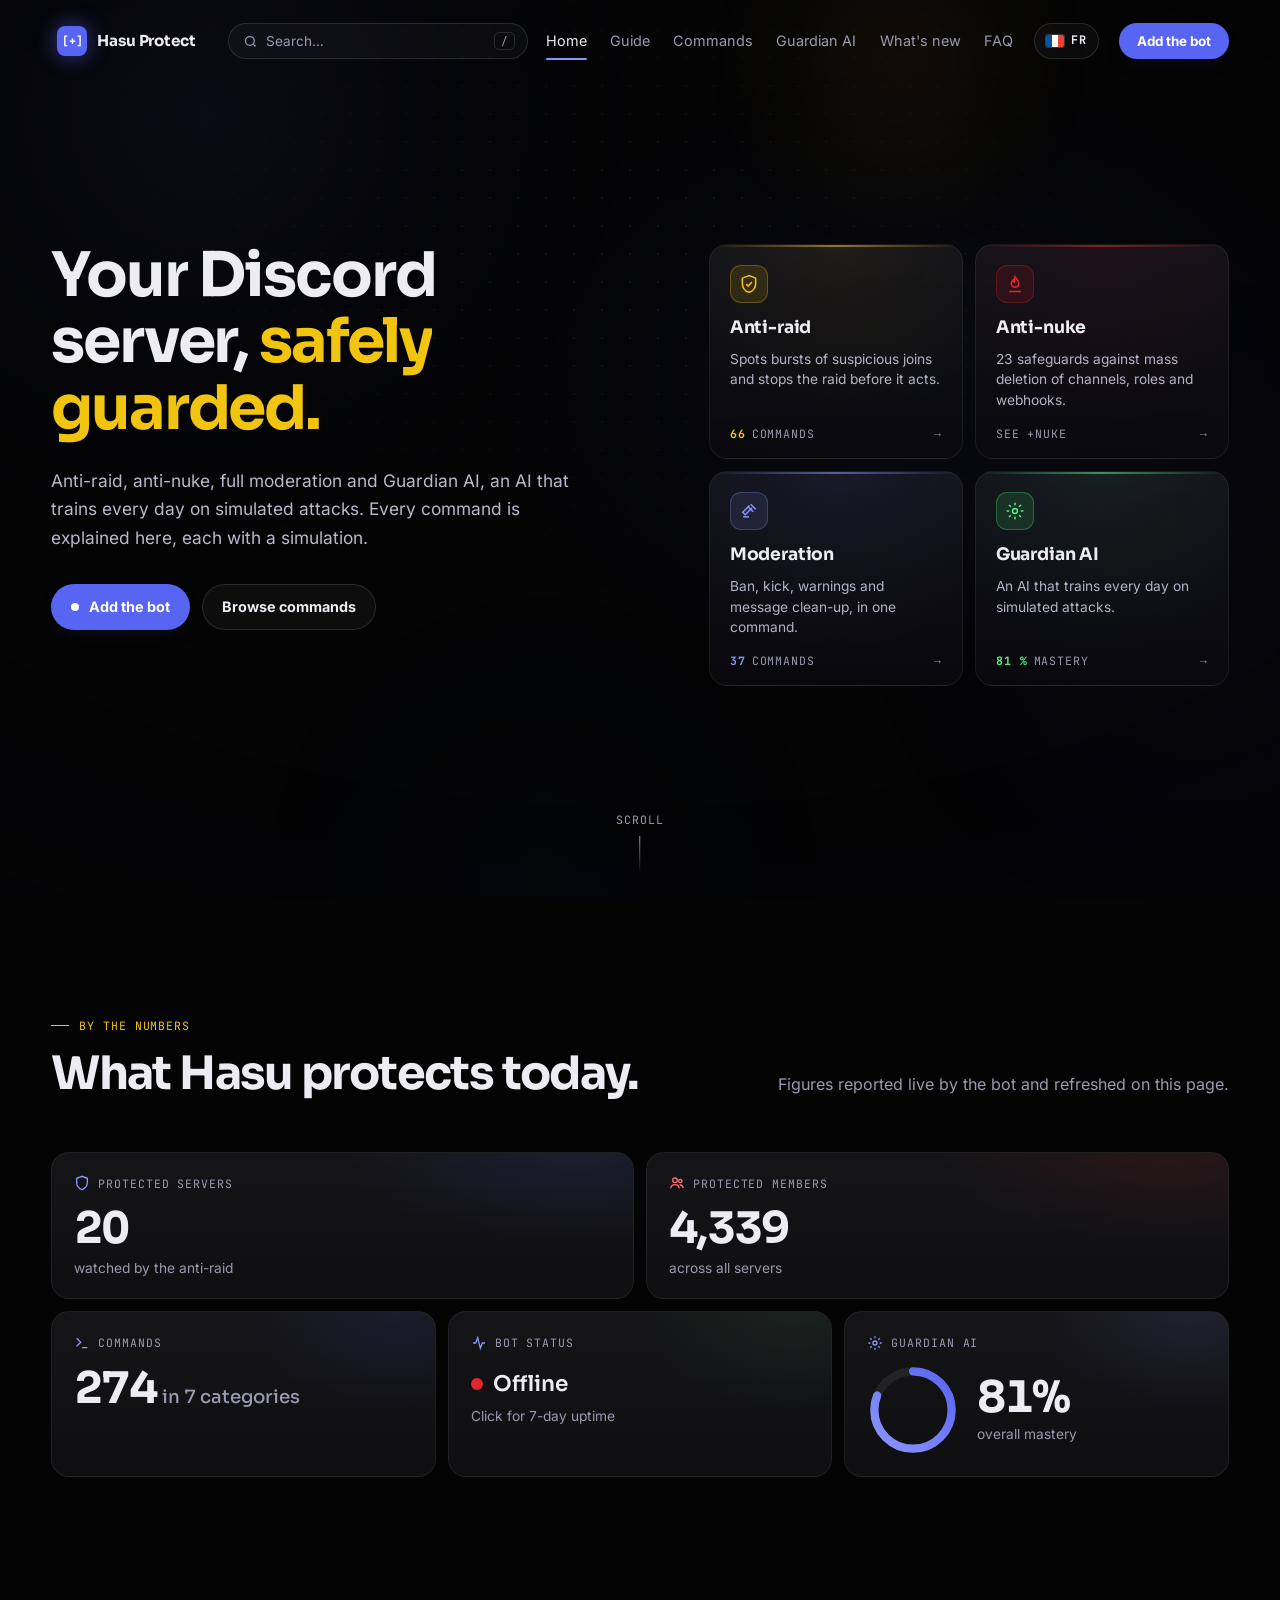
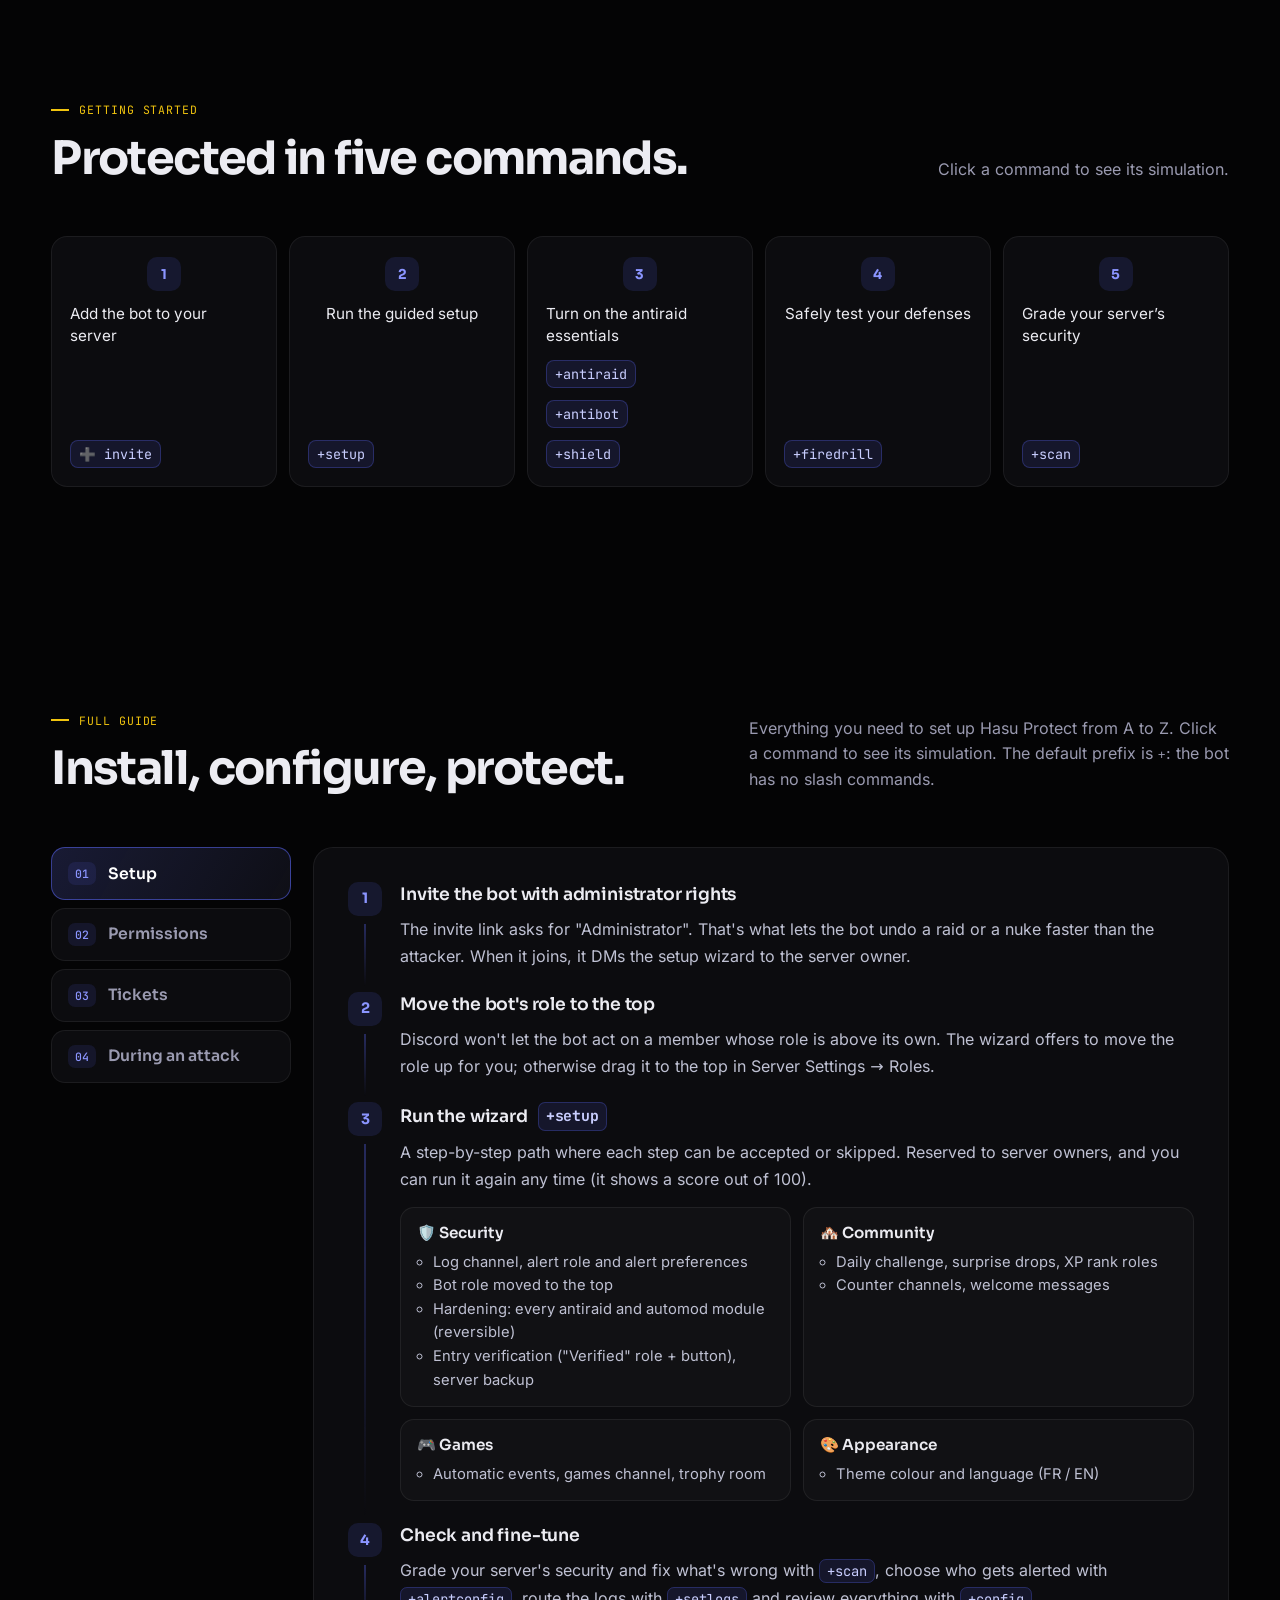
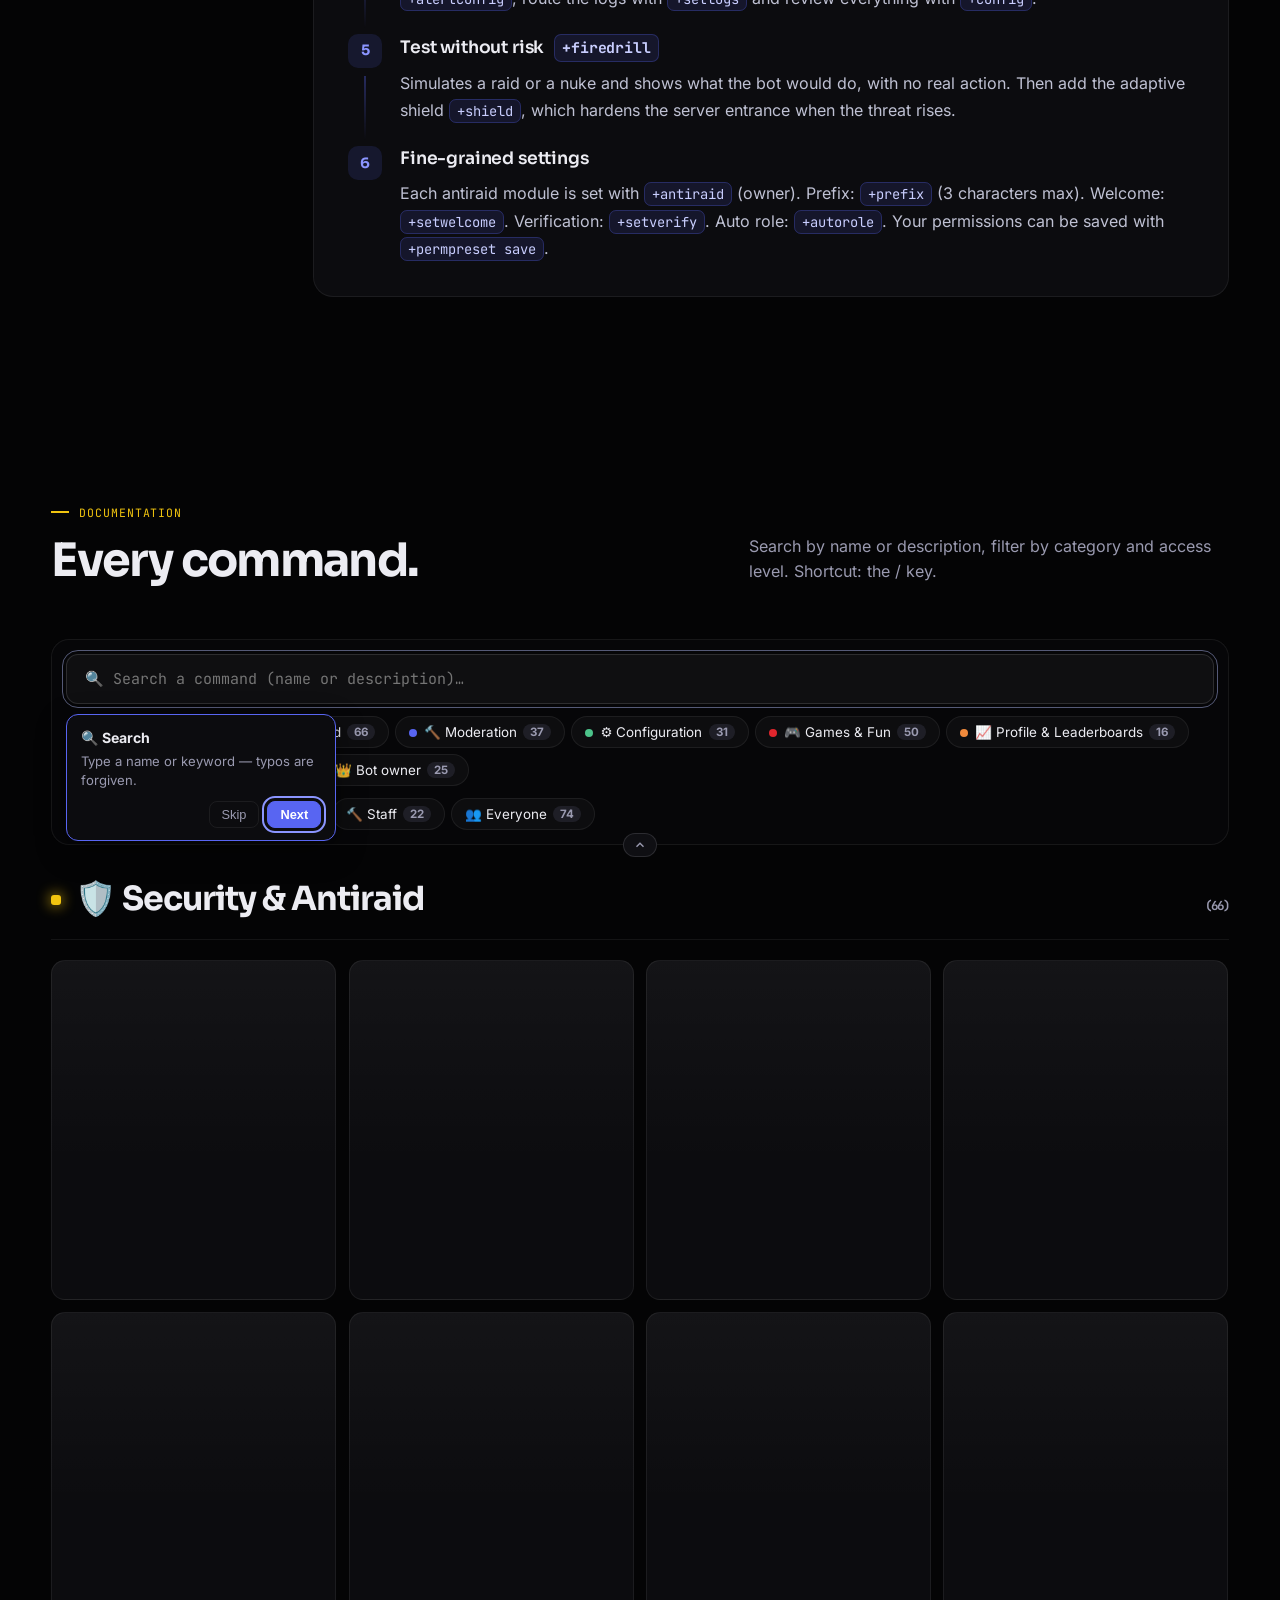
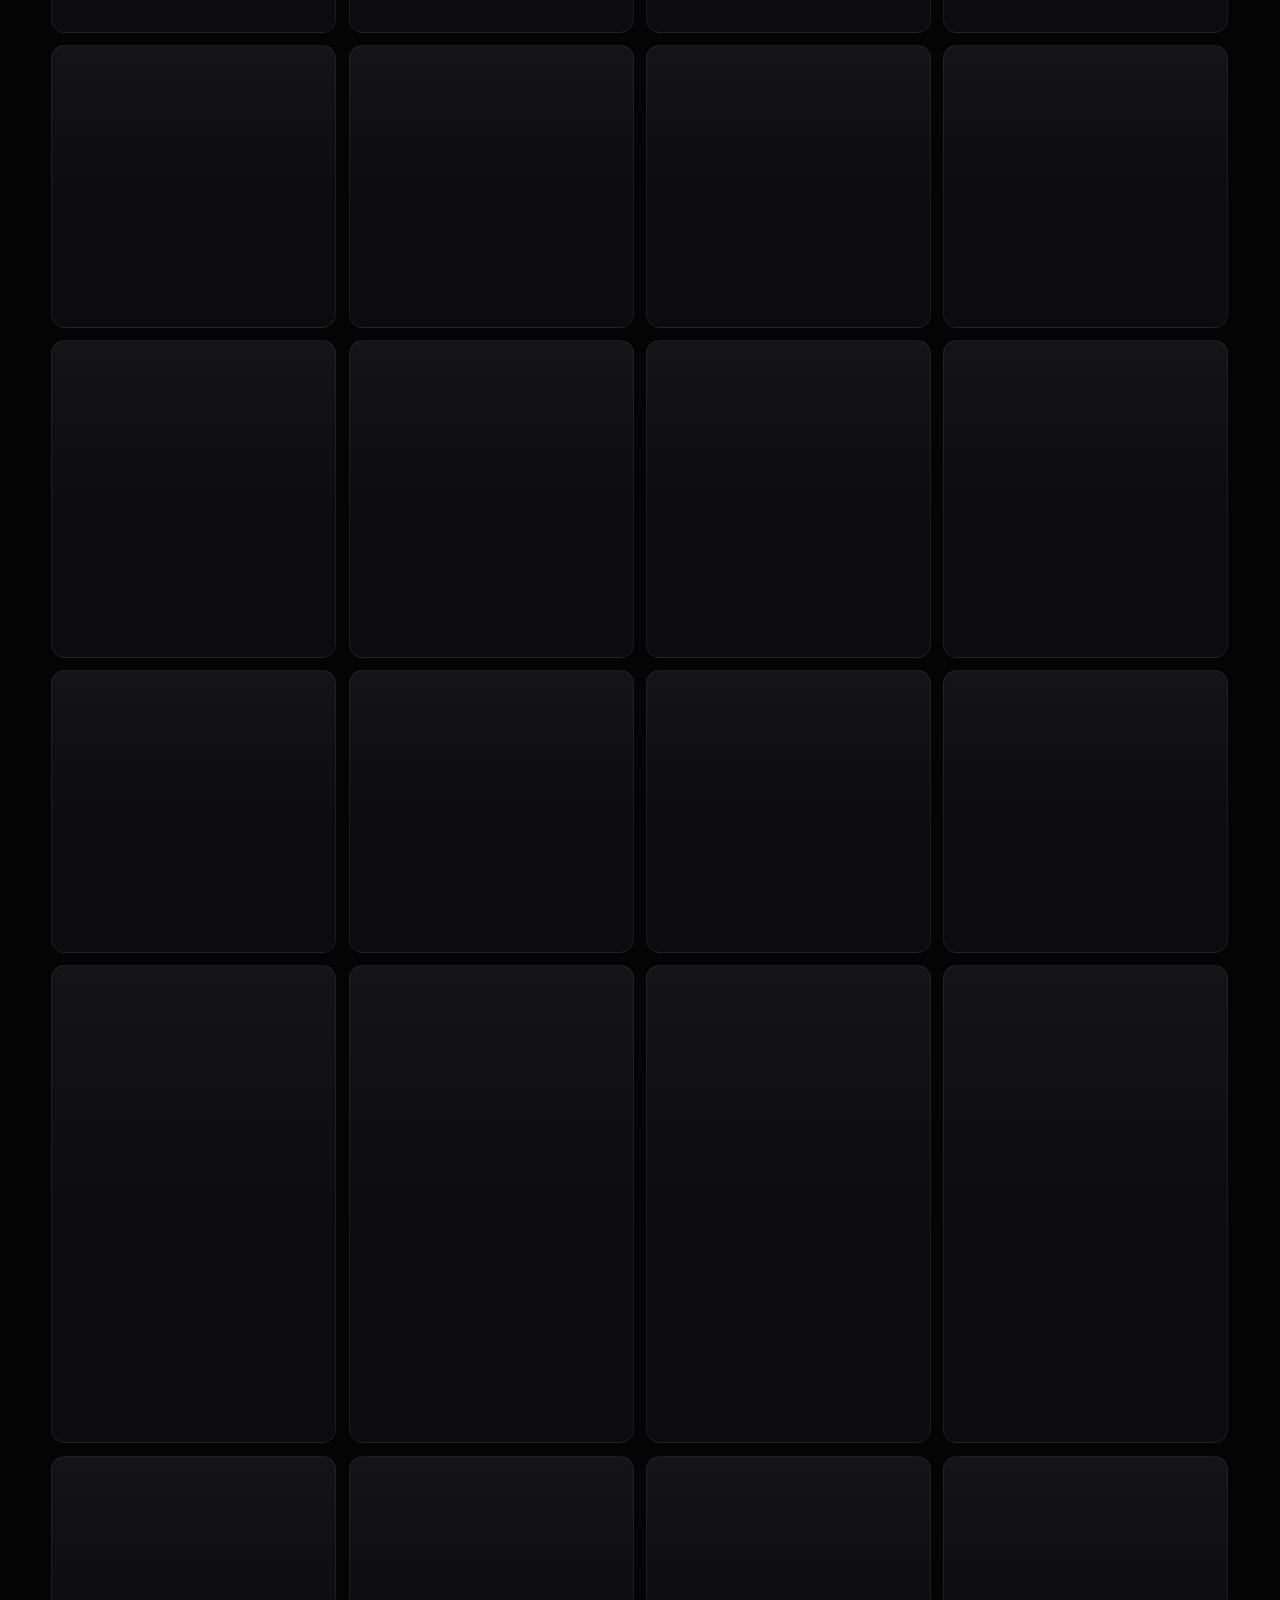
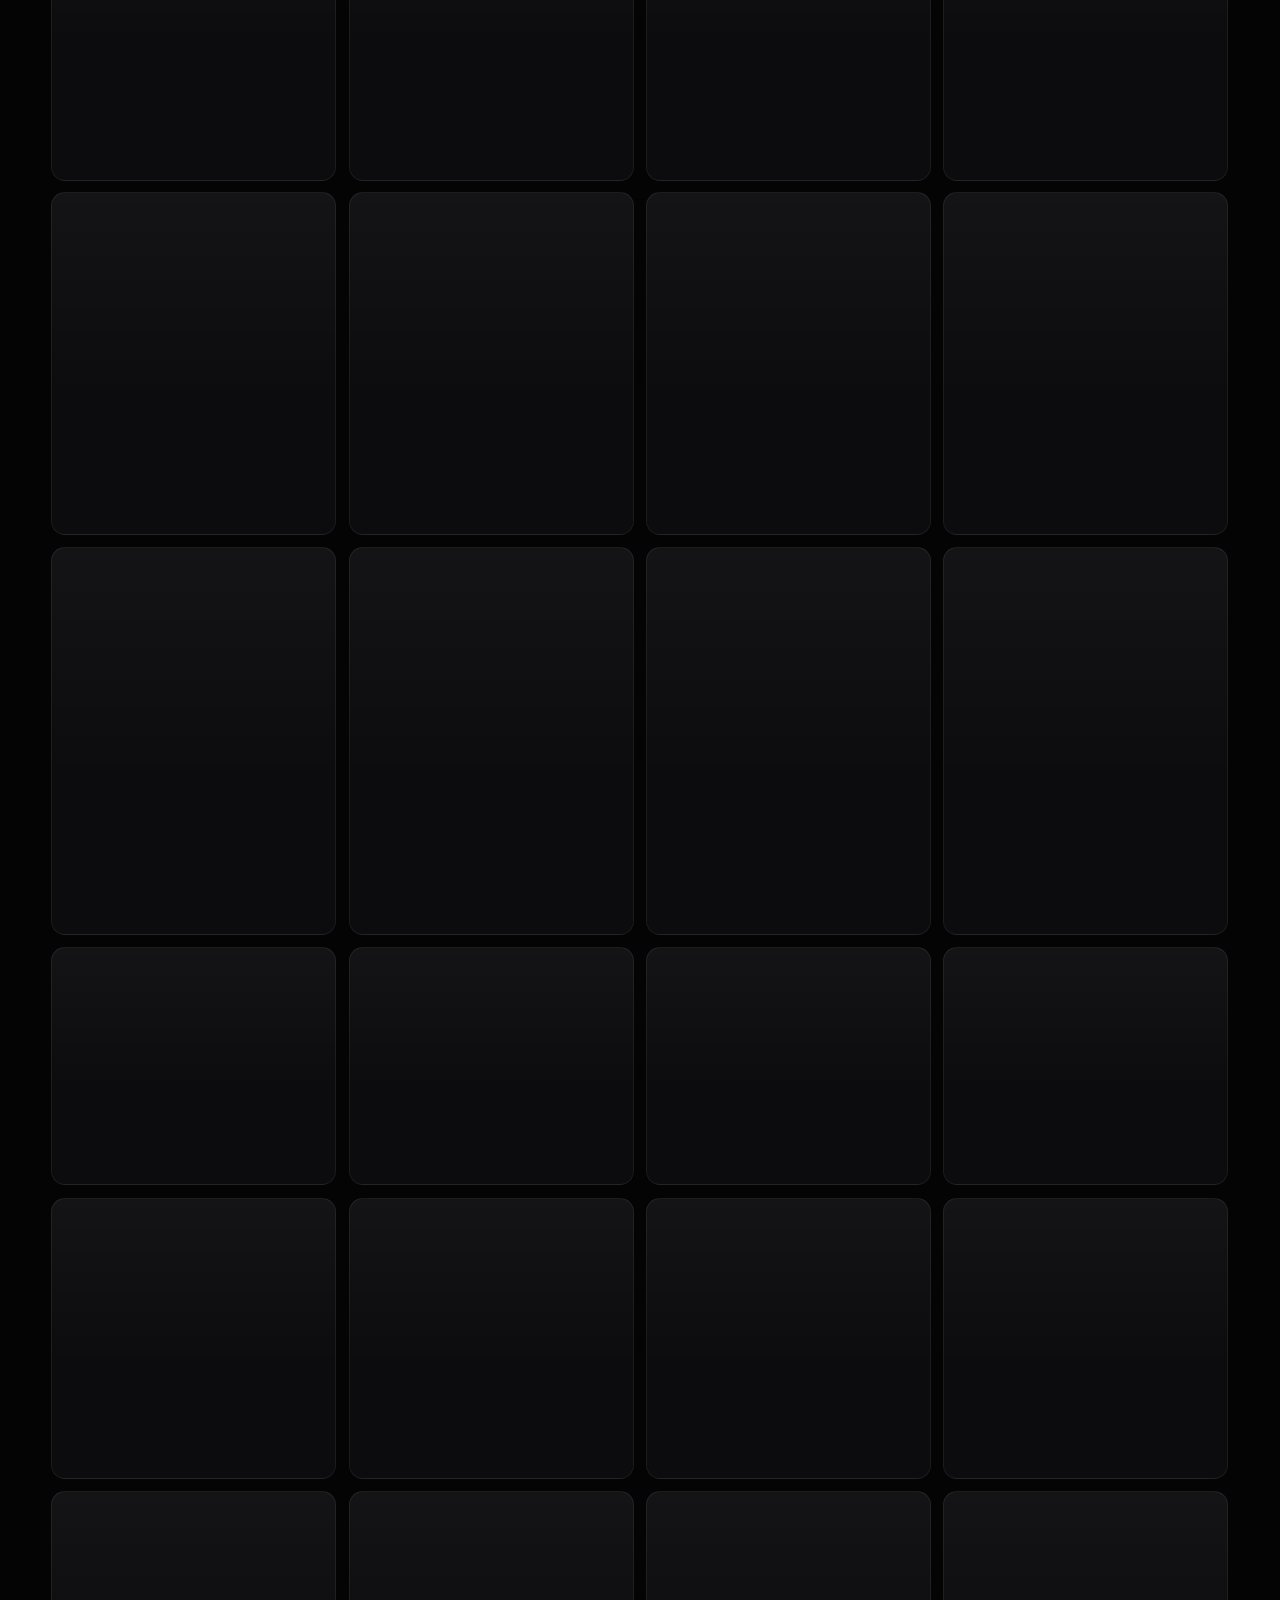
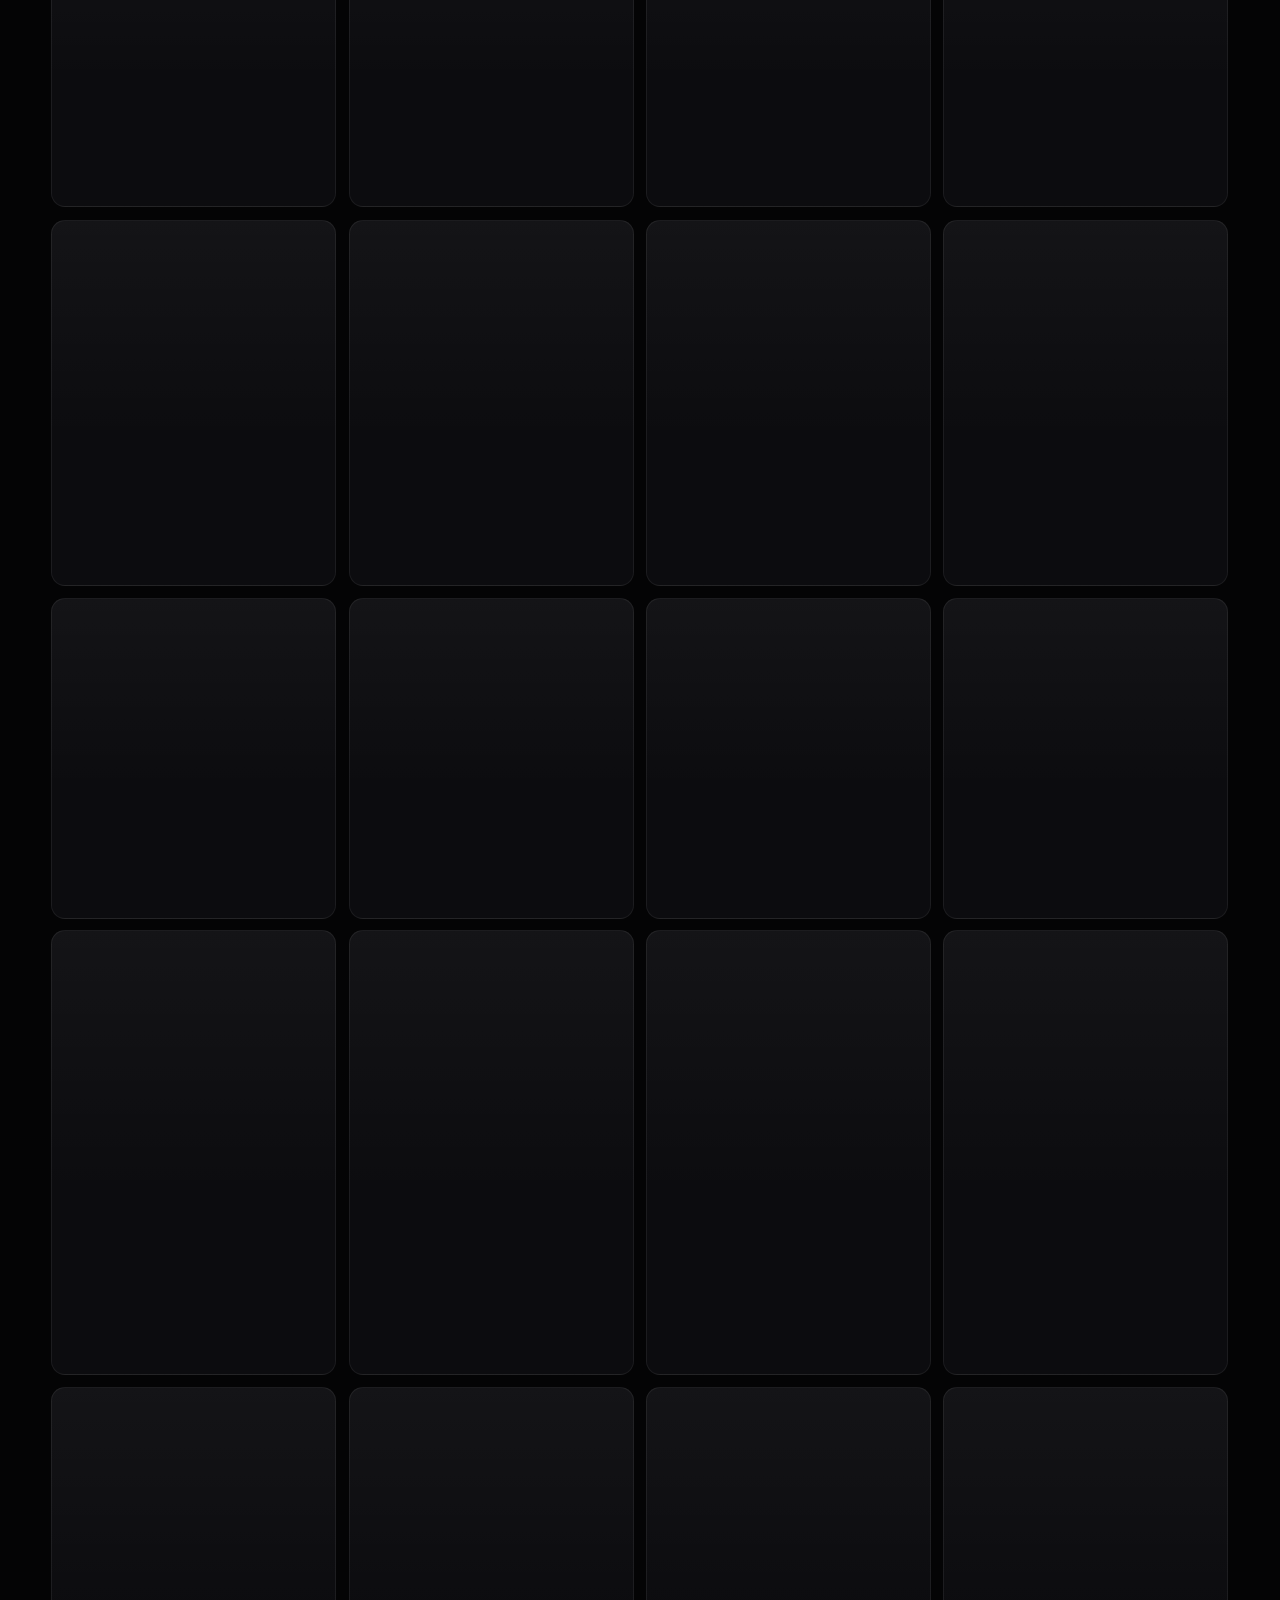
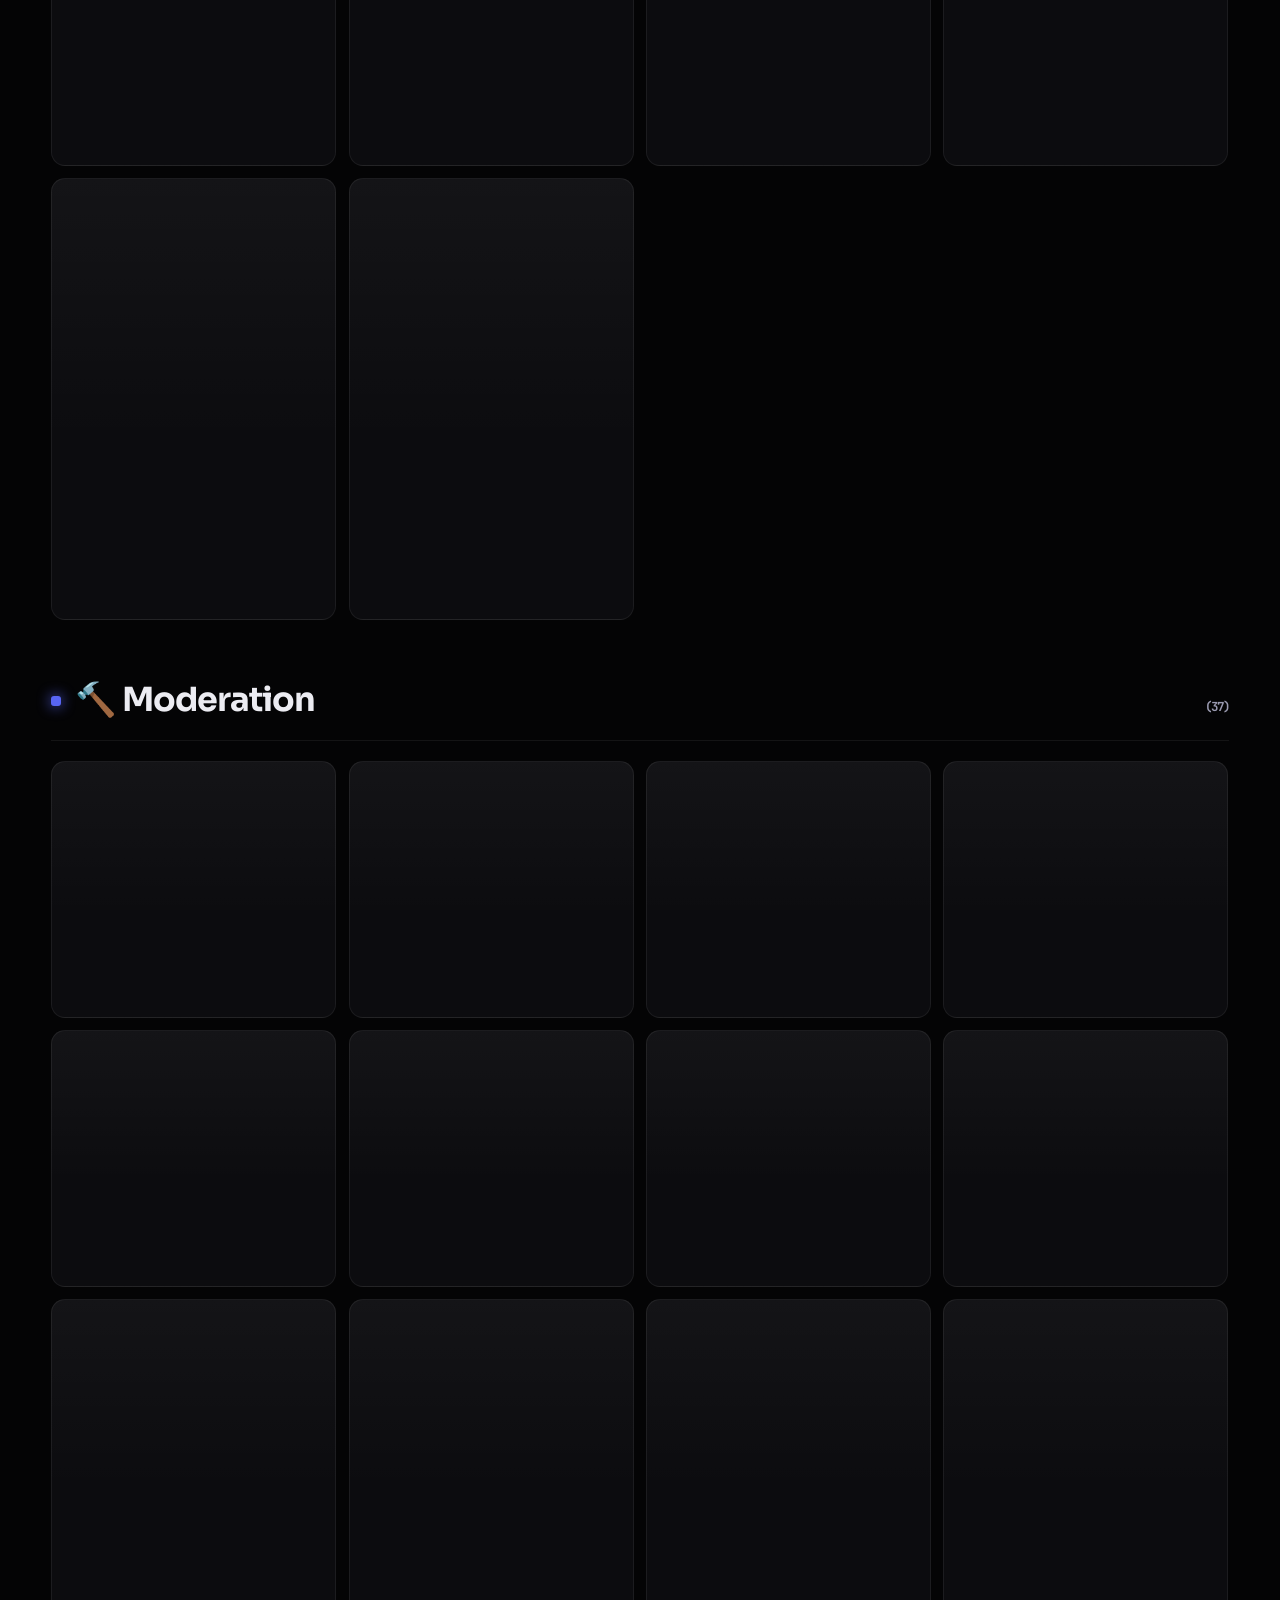
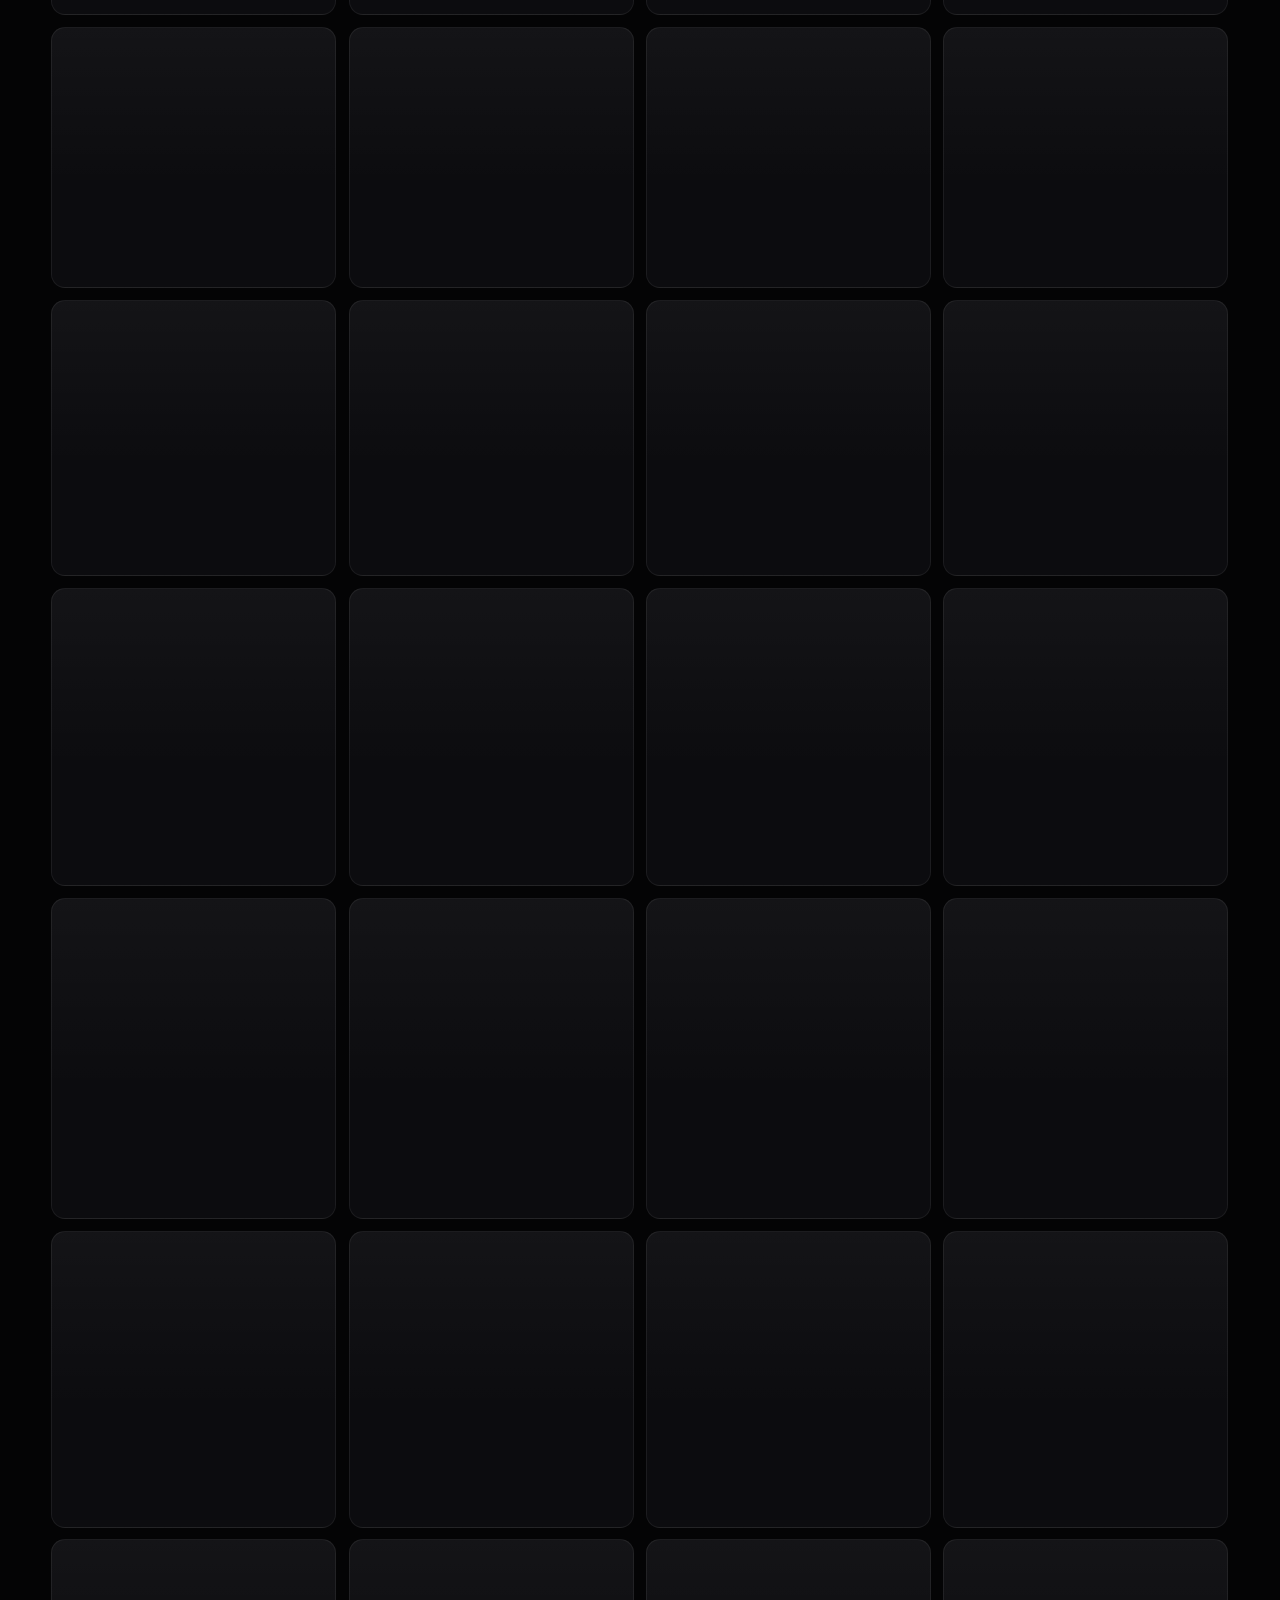
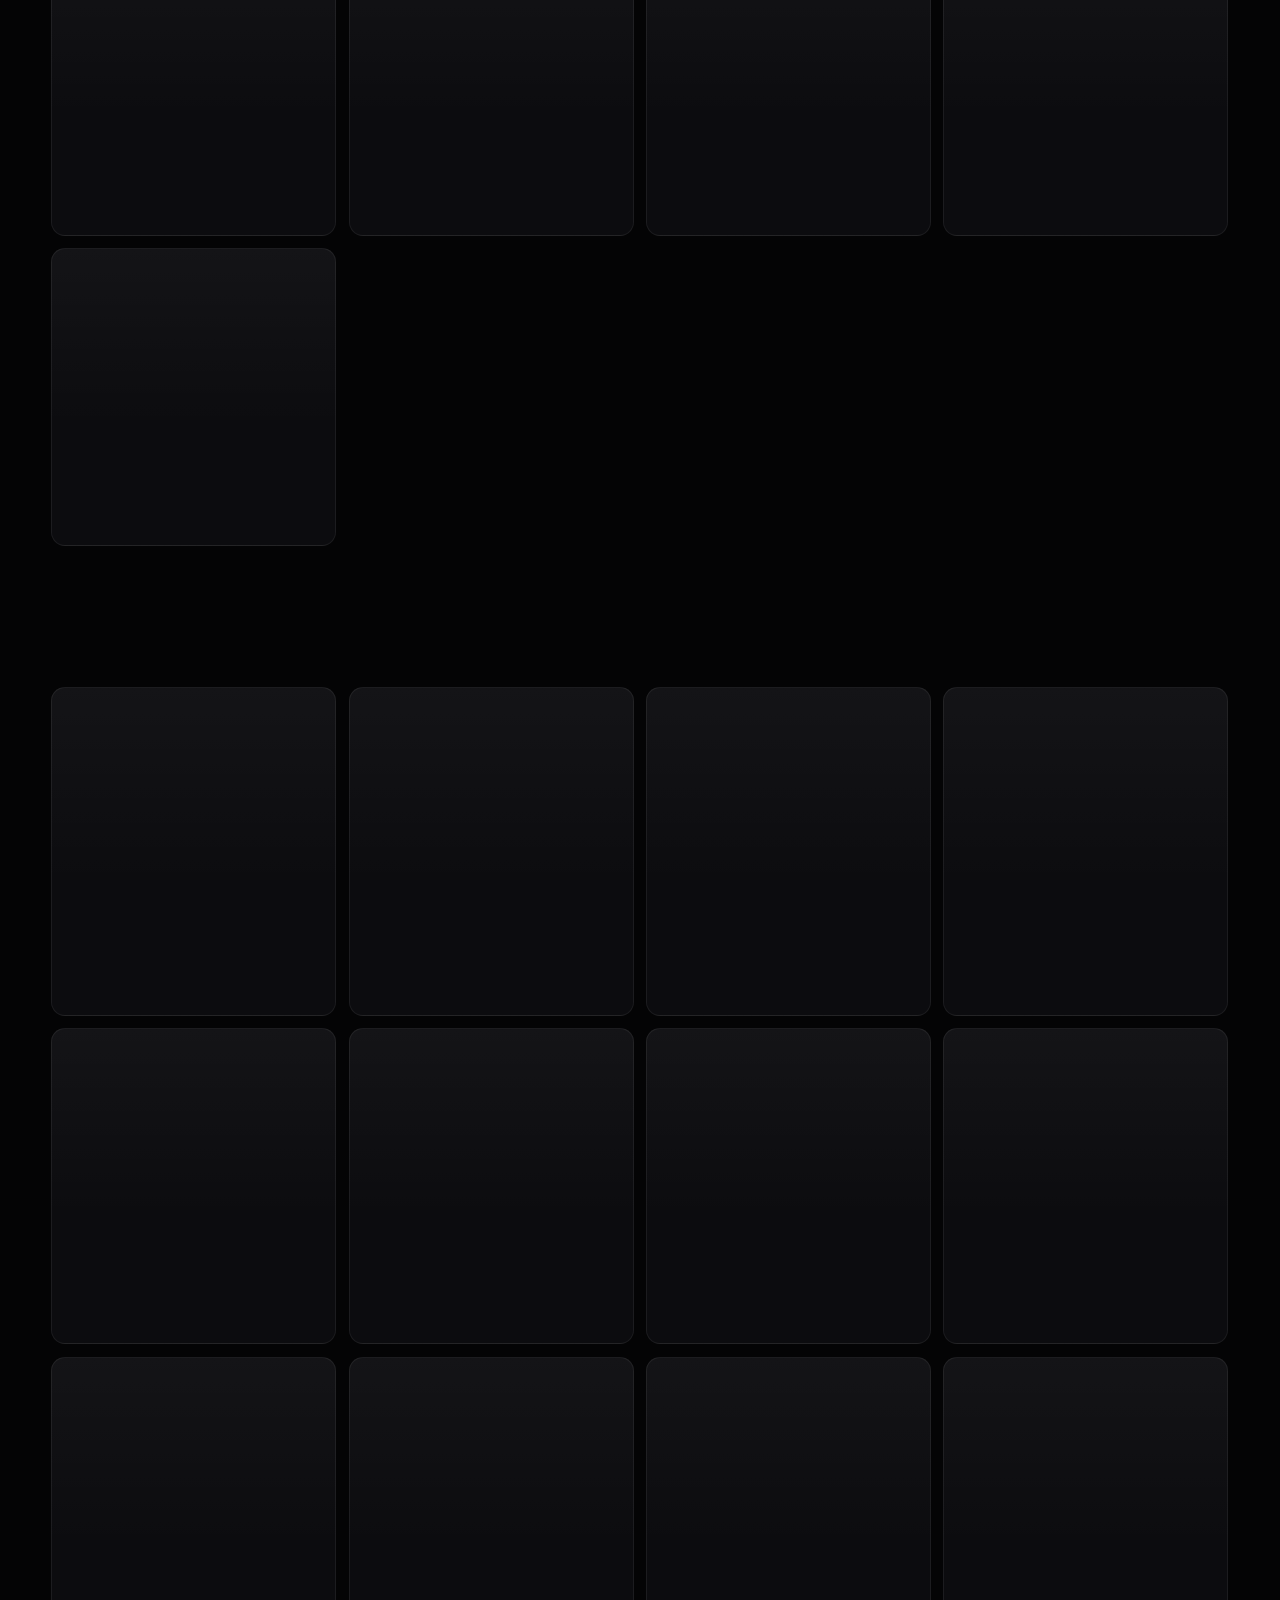
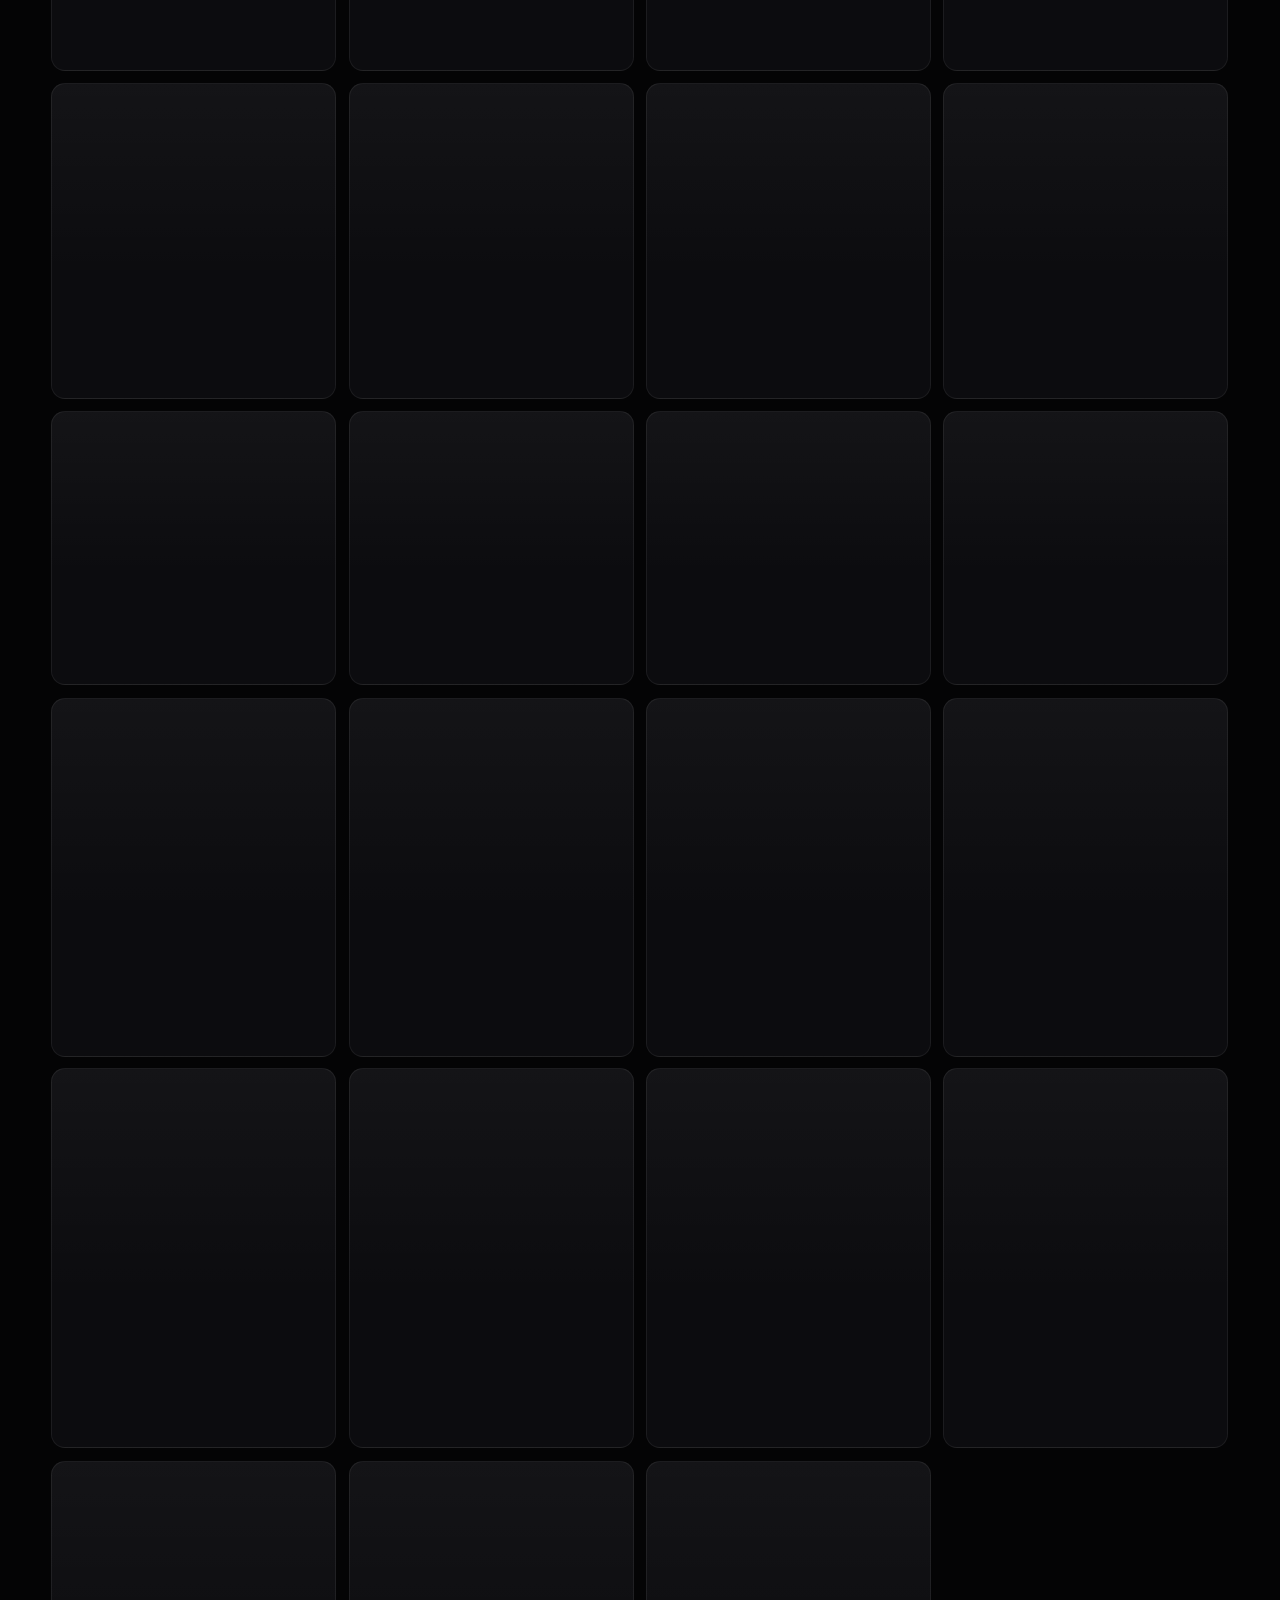
==== commit 7dbd759c: "docs: publish the daily security scan" ====
--- a/index.html
+++ b/index.html
@@ -1352,8 +1352,8 @@
 <h2>🧠 Guardian AI</h2><div class="gsub"><span data-en="Autonomous learning">Apprentissage autonome</span> · cycle #2043 · 30/08 06:41</div><div class="gbig"><div class="n">81%</div><div class="l" data-en="overall mastery">maîtrise globale</div></div><div class="gsec" data-en="Training (current cycle)">Entraînement (cycle actuel)</div><div class="gstat"><span class="k" data-en="🎯 Threat detection">🎯 Détection des menaces</span><span class="v">62%</span></div><div class="gstat"><span class="k" data-en="🟢 Spares legitimate members">🟢 Épargne les membres sains</span><span class="v">99%</span></div><div class="gstat"><span class="k" data-en="🧩 Generalization (novel cases)">🧩 Généralisation (cas inédits)</span><span class="v">99%</span></div><div class="gstat"><span class="k" data-en="📚 Examples studied">📚 Exemples étudiés</span><span class="v">33 208</span></div><div class="gstat"><span class="k" data-en="💾 Solutions memorized">💾 Solutions mémorisées</span><span class="v">553</span></div><div class="gstat"><span class="k" data-en="♻️ Errors fixed (this cycle)">♻️ Erreurs corrigées (ce cycle)</span><span class="v">0</span></div><div class="gstat"><span class="k" data-en="🔥 Difficulty (level)">🔥 Difficulté (niveau)</span><span class="v">12</span></div><div class="gsec" data-en="🎭 Adversarial game (simulated attacks)">🎭 Jeu adverse (attaques simulées)</div><div class="gstat"><span class="k" data-en="Attacks foiled">Attaques déjouées</span><span class="v">92%</span></div><div class="gsec" data-en="Offline validation (unseen cases)">Validation hors-ligne (cas jamais vus)</div><div class="gstat"><span class="k" data-en="✅ Actual accuracy">✅ Précision réelle</span><span class="v">100%</span></div><div class="gsec" data-en="Training focus areas">Axes d'entraînement</div><div class="gprot" data-en="🎯 Recognize real threats (sensitive permissions)">🎯 Reconnaître les vraies menaces (permissions sensibles)</div><div class="gprot" data-en="🎯 Verify bot authenticity (name + official ID)">🎯 Vérifier l'authenticité des bots (nom + ID officiel)</div><div class="gprot" data-en="🎯 Anticipate known Discord exploits &amp; abuse (phishing, token theft, fake staff)">🎯 Anticiper les failles &amp; abus Discord connus (phishing, vol de token, faux staff)</div><div class="gprot" data-en="🎯 VirusTotal API usage (link &amp; file checks)">🎯 Utilisation de l'API VirusTotal (vérif des liens &amp; fichiers)</div><div class="gprot" data-en="🎯 Spot known raiders on arrival">🎯 Repérer les raiders connus dès l'arrivée</div><div class="gprot" data-en="🎯 Tell a legitimate admin from a compromised account">🎯 Distinguer un admin légitime d'un compte compromis</div><div class="gprot" data-en="🎯 Reduce false alerts (anti false-positive)">🎯 Réduire les fausses alertes (anti faux-positif)</div><div class="gprot" data-en="🎯 Learn from its mistakes every cycle">🎯 Apprendre de ses erreurs à chaque cycle</div><div class="gsec" data-en="Types of errors fixed">Types d'erreurs corrigées</div><div class="gtype"><div class="row"><span data-en="Cross-server reputation">Réputation inter-serveurs</span><span>206</span></div><div class="gbar"><i style="width:100%"></i></div></div><div class="gtype"><div class="row"><span data-en="Bots &amp; apps">Bots &amp; applications</span><span>149</span></div><div class="gbar"><i style="width:72%"></i></div></div><div class="gtype"><div class="row"><span data-en="False positives avoided">Faux positifs évités</span><span>137</span></div><div class="gbar"><i style="width:67%"></i></div></div><div class="gtype"><div class="row"><span data-en="Permissions &amp; roles">Permissions &amp; rôles</span><span>55</span></div><div class="gbar"><i style="width:27%"></i></div></div><div class="gtype"><div class="row"><span data-en="Edge cases">Cas limites</span><span>4</span></div><div class="gbar"><i style="width:2%"></i></div></div><div class="gtype"><div class="row"><span data-en="Accounts &amp; joins">Comptes &amp; arrivées</span><span>2</span></div><div class="gbar"><i style="width:1%"></i></div></div>
 </div><div class="gnext" id="gnext">🔄 Actualisation auto dans 120 s</div></aside>
   <main class="main">
-  <div class="changelog"><h2><span data-i18n="lastup">📰 Dernière mise à jour —</span> <span data-lang="fr">Modération haute</span><span data-lang="en">Advanced moderation</span></h2><div class="ver"><span data-lang="fr">3 notes · publiées depuis le 27 novembre 2026 à 18:23 · mise à jour le 27 novembre 2026 à 19:04</span><span data-lang="en">3 notes · published since 27 November 2026, 18:23 · updated 27 November 2026, 19:04</span></div><ul data-lang="fr" class="cl-list"><li><details class="cln"><summary>+ <strong>Amélioration : album des succès</strong></summary><code>+stats badges</code> affiche neuf cartes avec leurs paliers, leur progression et l'objectif suivi. La description de l'image détaille les succès.</details></li><li><details class="cln"><summary>+ <strong>Ajout : quarantaine manuelle</strong></summary>Les owners isolent un membre avec <code>+quarantine</code>, sans le bannir. L'action reste limitée à ce serveur ; la libération exige le vote des owners.</details></li><li><details class="cln"><summary>+ <strong>Amélioration : épingles protégées</strong></summary><code>+clear 10</code> et <code>+purge @membre 10</code> gardent les messages épinglés. Pour les supprimer aussi, utilise <code>+clear 10 pins</code> ou <code>+purge @membre 10 pins</code>.</details></li></ul><ul data-lang="en" class="cl-list"><li><details class="cln"><summary>+ <strong>Improvement: achievement album</strong></summary><code>+stats badges</code> shows nine cards with their tiers, progress and tracked goal. The image description details the achievements.</details></li><li><details class="cln"><summary>+ <strong>Added: manual quarantine</strong></summary>Owners isolate a member with <code>+quarantine</code>, without banning them. The action stays on this server; release requires the owners’ vote.</details></li><li><details class="cln"><summary>+ <strong>Improvement: pinned messages protected</strong></summary><code>+clear 10</code> and <code>+purge @membre 10</code> keep pinned messages. To delete them too, use <code>+clear 10 pins</code> or <code>+purge @membre 10 pins</code>.</details></li></ul>
-    <button id="moreBtn" class="more" data-count="75" data-label="▼ Voir tout l'historique (75)">▼ Voir tout l'historique (75)</button>
+  <div class="changelog"><h2><span data-i18n="lastup">📰 Dernière mise à jour —</span> <span data-lang="fr">Scan de sécurité quotidien</span><span data-lang="en">Daily security scan</span></h2><div class="ver"><span data-lang="fr">1 note · publiée le 27 novembre 2026 à 19:49</span><span data-lang="en">1 note · published 27 November 2026, 19:49</span></div><ul data-lang="fr" class="cl-list"><li><details class="cln"><summary><code>+</code> <strong>Ajout : scan de sécurité quotidien</strong></summary><code>+scan auto on</code> programme un diagnostic chaque jour à 06 h UTC et prévient les owners par MP lorsque les risques changent. <code>+scan auto status</code> montre l'échéance ; <code>+scan auto off</code> l'arrête.</details></li></ul><ul data-lang="en" class="cl-list"><li><details class="cln"><summary><code>+</code> <strong>Added: daily security scan</strong></summary><code>+scan auto on</code> schedules a check every day at 06:00 UTC and DMs owners when risks change. <code>+scan auto status</code> shows the next run; <code>+scan auto off</code> stops it.</details></li></ul>
+    <button id="moreBtn" class="more" data-count="76" data-label="▼ Voir tout l'historique (76)">▼ Voir tout l'historique (76)</button>
     <div id="hist" class="hist"><input id="histSearch" class="histsearch" type="text" autocomplete="off" spellcheck="false" placeholder="🔍 Rechercher dans l’historique…" aria-label="Rechercher dans l'historique"><p id="histNone" class="histnone" hidden>Aucune version ne correspond.</p></div></div>
   <div class="quickstart"><h3 data-i18n="qsTitle">🚀 Premiers pas</h3><ol><li><span class="qn">1</span><span data-i18n="qs1">Ajoute le bot à ton serveur</span> <a class="qsc" href="https://discord.com/oauth2/authorize?client_id=1141214226862575678&amp;permissions=8&amp;scope=bot%20applications.commands" target="_blank" rel="noopener noreferrer">➕ <span data-i18n="qsInvite">inviter</span></a></li><li><span class="qn">2</span><span data-i18n="qs2">Lance la configuration guidée</span> <code class="qsc" data-cmd="setup">+setup</code></li><li><span class="qn">3</span><span data-i18n="qs3">Active l’essentiel antiraid</span> <code class="qsc" data-cmd="antiraid">+antiraid</code><code class="qsc" data-cmd="antibot">+antibot</code><code class="qsc" data-cmd="shield">+shield</code></li><li><span class="qn">4</span><span data-i18n="qs4">Teste tes défenses sans risque</span> <code class="qsc" data-cmd="firedrill">+firedrill</code></li><li><span class="qn">5</span><span data-i18n="qs5">Note la sécurité de ton serveur</span> <code class="qsc" data-cmd="scan">+scan</code></li></ol></div>
   <input id="search" type="text" autocomplete="off" autocapitalize="off" spellcheck="false" aria-label="Rechercher une commande" placeholder="🔍 Rechercher une commande (nom ou description)…  ( / )">
@@ -1446,10 +1446,10 @@
       <div class="desc" data-md data-fr="Configure les alertes : ping en salon (@everyone/@here/rôle/aucun) et tes alertes en MP par serveur" data-en="Configures the alerts: channel ping (@everyone/@here/role/none) and your DM alerts, per server">Configure les alertes : ping en salon (@everyone/@here/rôle/aucun) et tes alertes en MP par serveur</div>
       <div class="usage">+alertconfig</div>
       <div class="cmd-foot"><span class="tap" data-i18n="simhint">👆 Clique pour voir une simulation</span><button class="cpy" type="button" data-i18n="copy" aria-label="Copier la commande">⧉ Copier</button></div>
-    </div><div class="cmd" tabindex="0" role="button" aria-label="+scan — voir la simulation" data-s="scan scanne le serveur, signale les configurations dangereuses et propose de corriger " data-n="scan" data-u="+scan" data-u-en="+scan" data-c="#F1C40F" data-cat="0" data-acc="owner">
+    </div><div class="cmd" tabindex="0" role="button" aria-label="+scan — voir la simulation" data-s="scan scanne la sécurité du serveur ; les owners peuvent aussi activer un rapport quotidien en mp " data-n="scan" data-u="+scan | !scan auto on|off|status" data-u-en="+scan | !scan auto on|off|status" data-c="#F1C40F" data-cat="0" data-acc="owner">
       <div class="name">+scan <span class="accb acc-owner" data-i18n="accOwner">👑 Owner</span></div>
-      <div class="desc" data-md data-fr="Scanne le serveur, signale les configurations dangereuses et propose de corriger" data-en="Scans the server, flags dangerous settings and offers to fix them">Scanne le serveur, signale les configurations dangereuses et propose de corriger</div>
-      <div class="usage" data-en="+scan">+scan</div>
+      <div class="desc" data-md data-fr="Scanne la sécurité du serveur ; les owners peuvent aussi activer un rapport quotidien en MP" data-en="Scans server security; owners can also enable a daily private report">Scanne la sécurité du serveur ; les owners peuvent aussi activer un rapport quotidien en MP</div>
+      <div class="usage" data-en="+scan | !scan auto on|off|status">+scan | !scan auto on|off|status</div>
       <div class="cmd-foot"><span class="tap" data-i18n="simhint">👆 Clique pour voir une simulation</span><button class="cpy" type="button" data-i18n="copy" aria-label="Copier la commande">⧉ Copier</button></div>
     </div><div class="cmd" tabindex="0" role="button" aria-label="+lockdown — voir la simulation" data-s="lockdown mode panique : verrouille ou déverrouille tous les salons écrits " data-n="lockdown" data-u="+lockdown on|off" data-u-en="+lockdown on|off" data-c="#F1C40F" data-cat="0" data-acc="owner">
       <div class="name">+lockdown <span class="accb acc-owner" data-i18n="accOwner">👑 Owner</span></div>
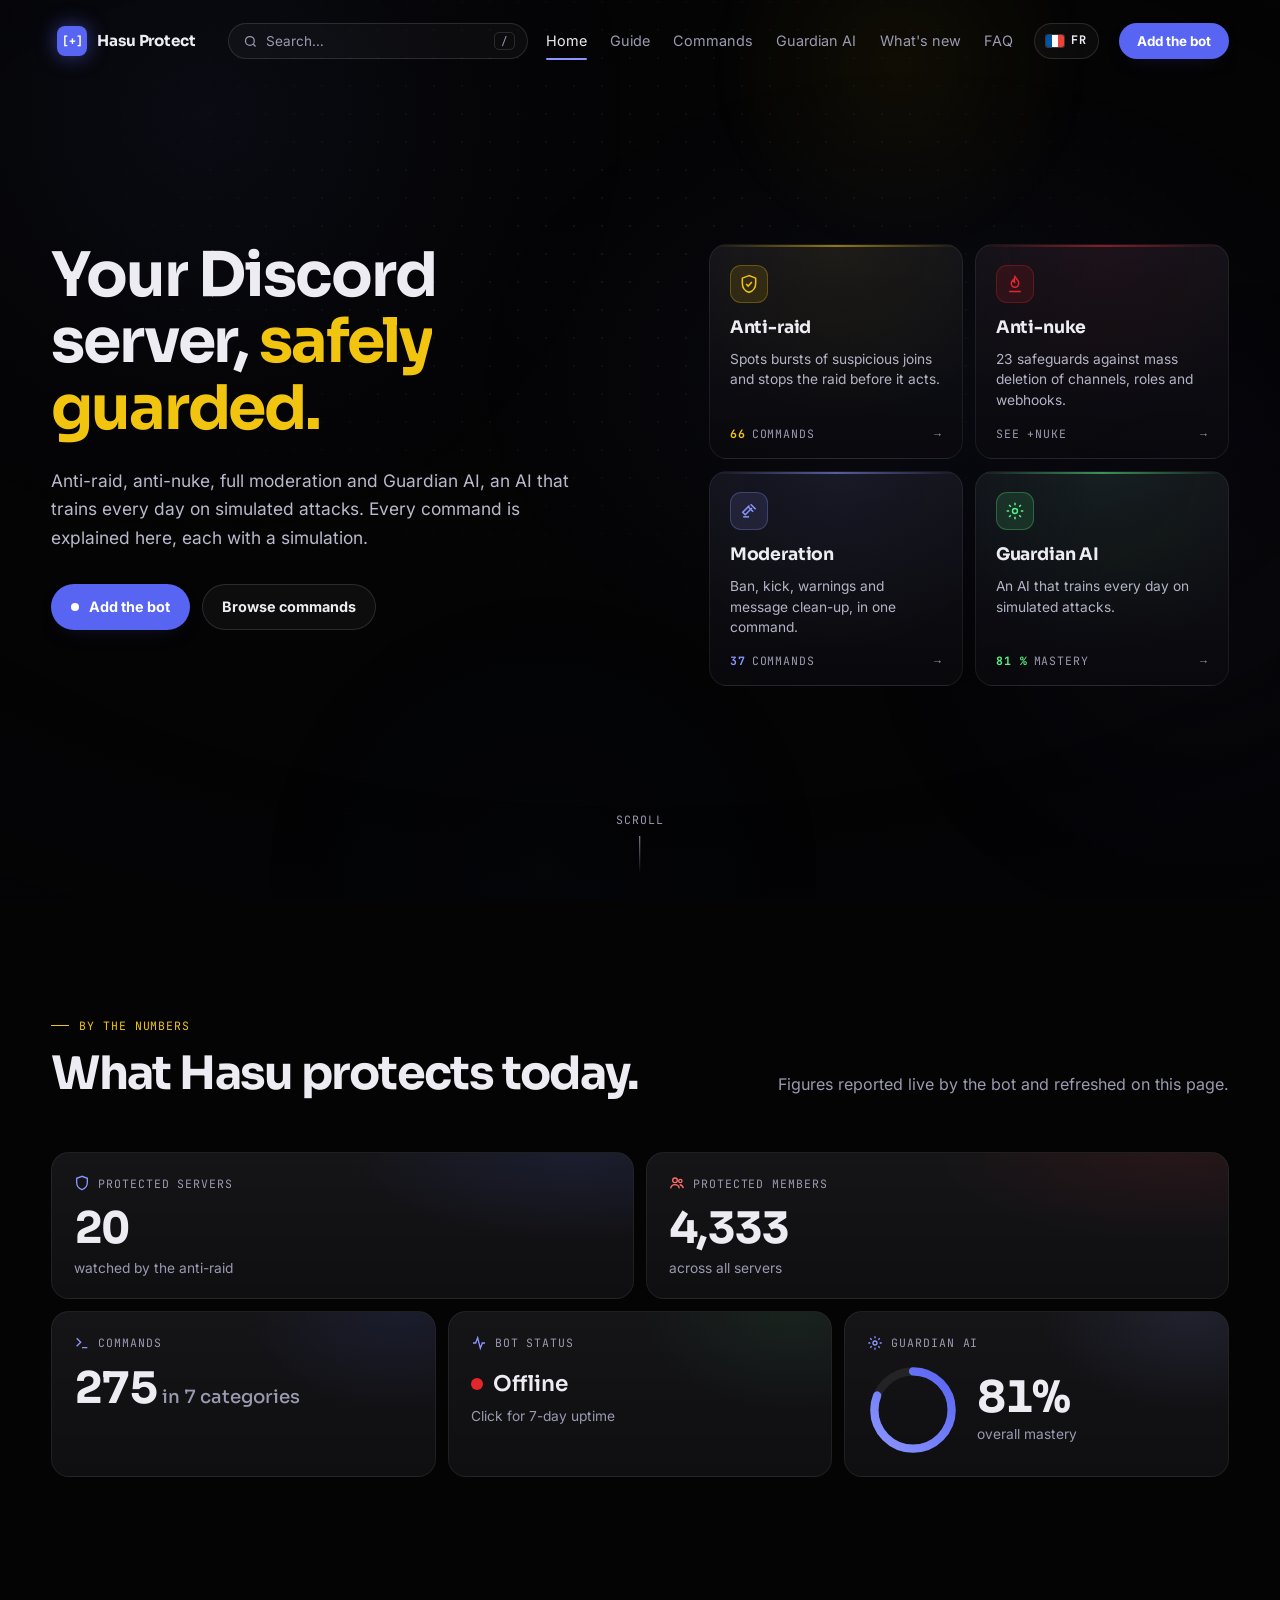
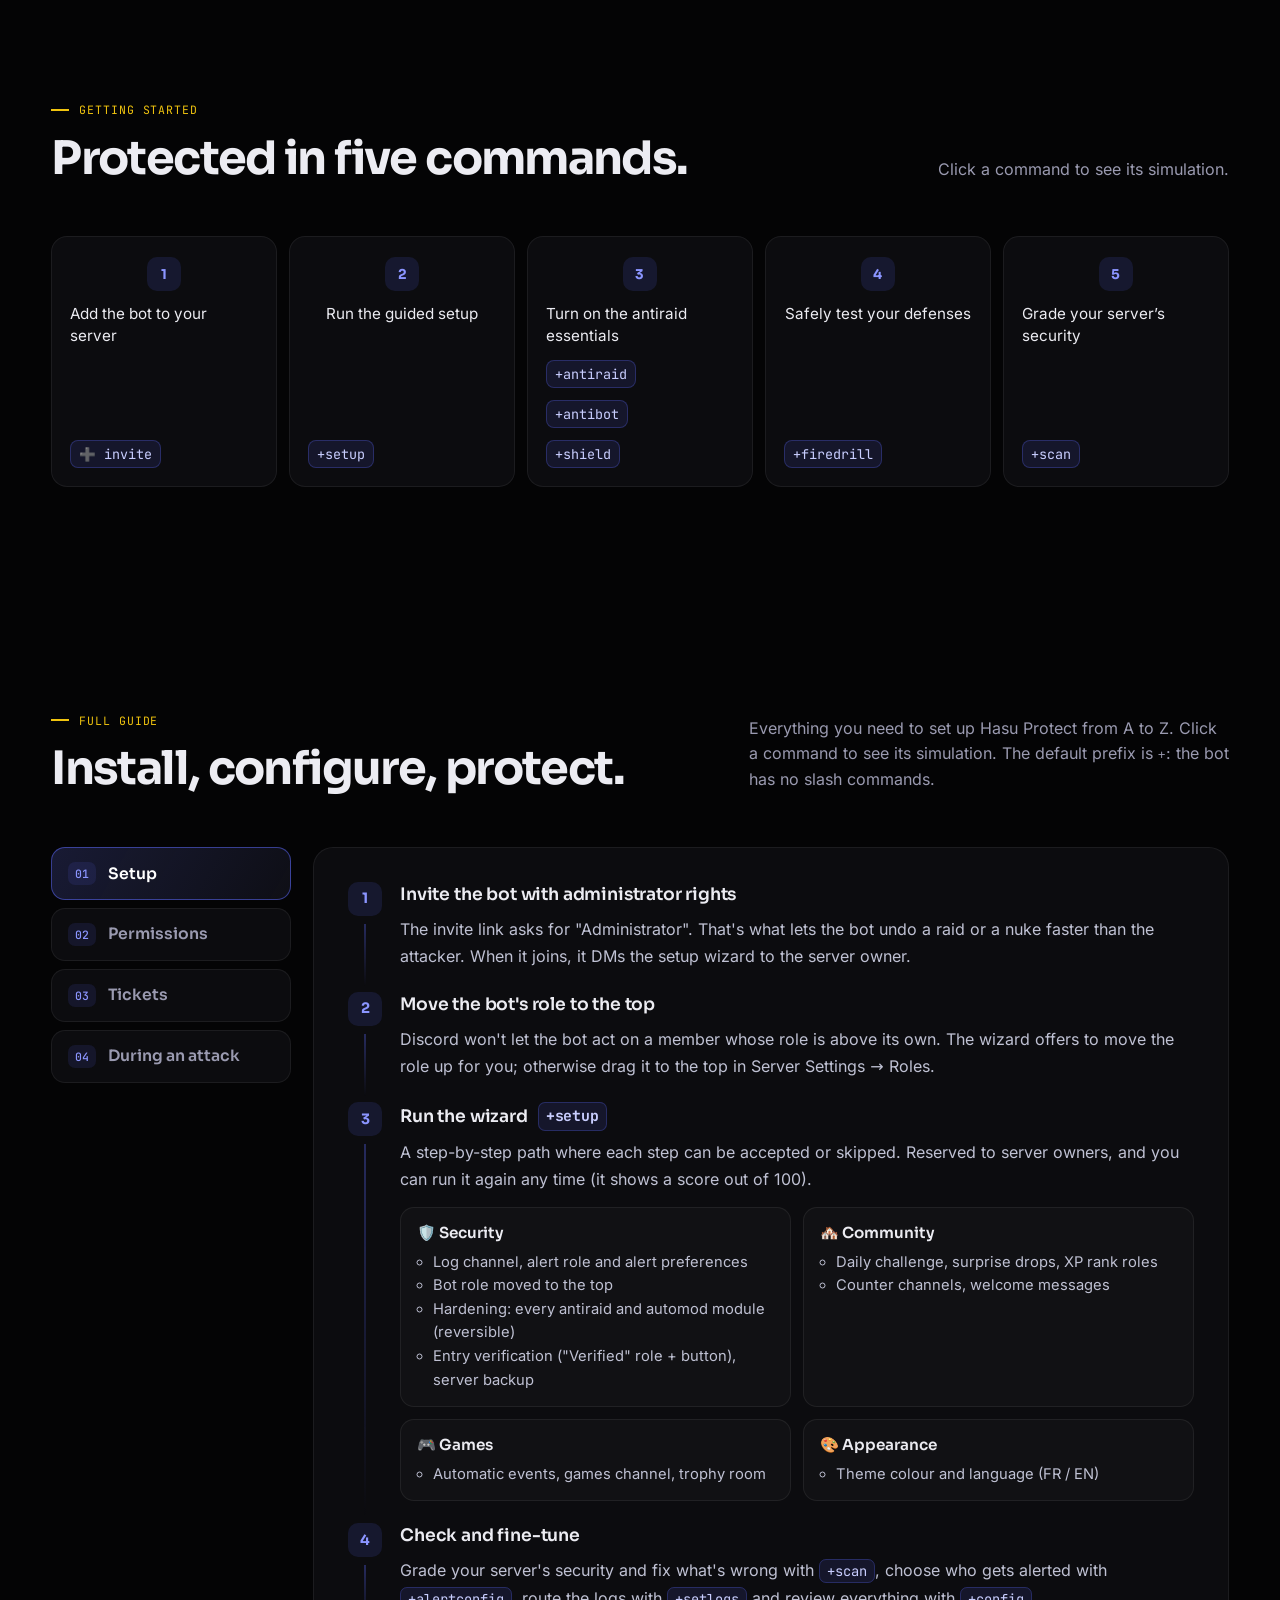
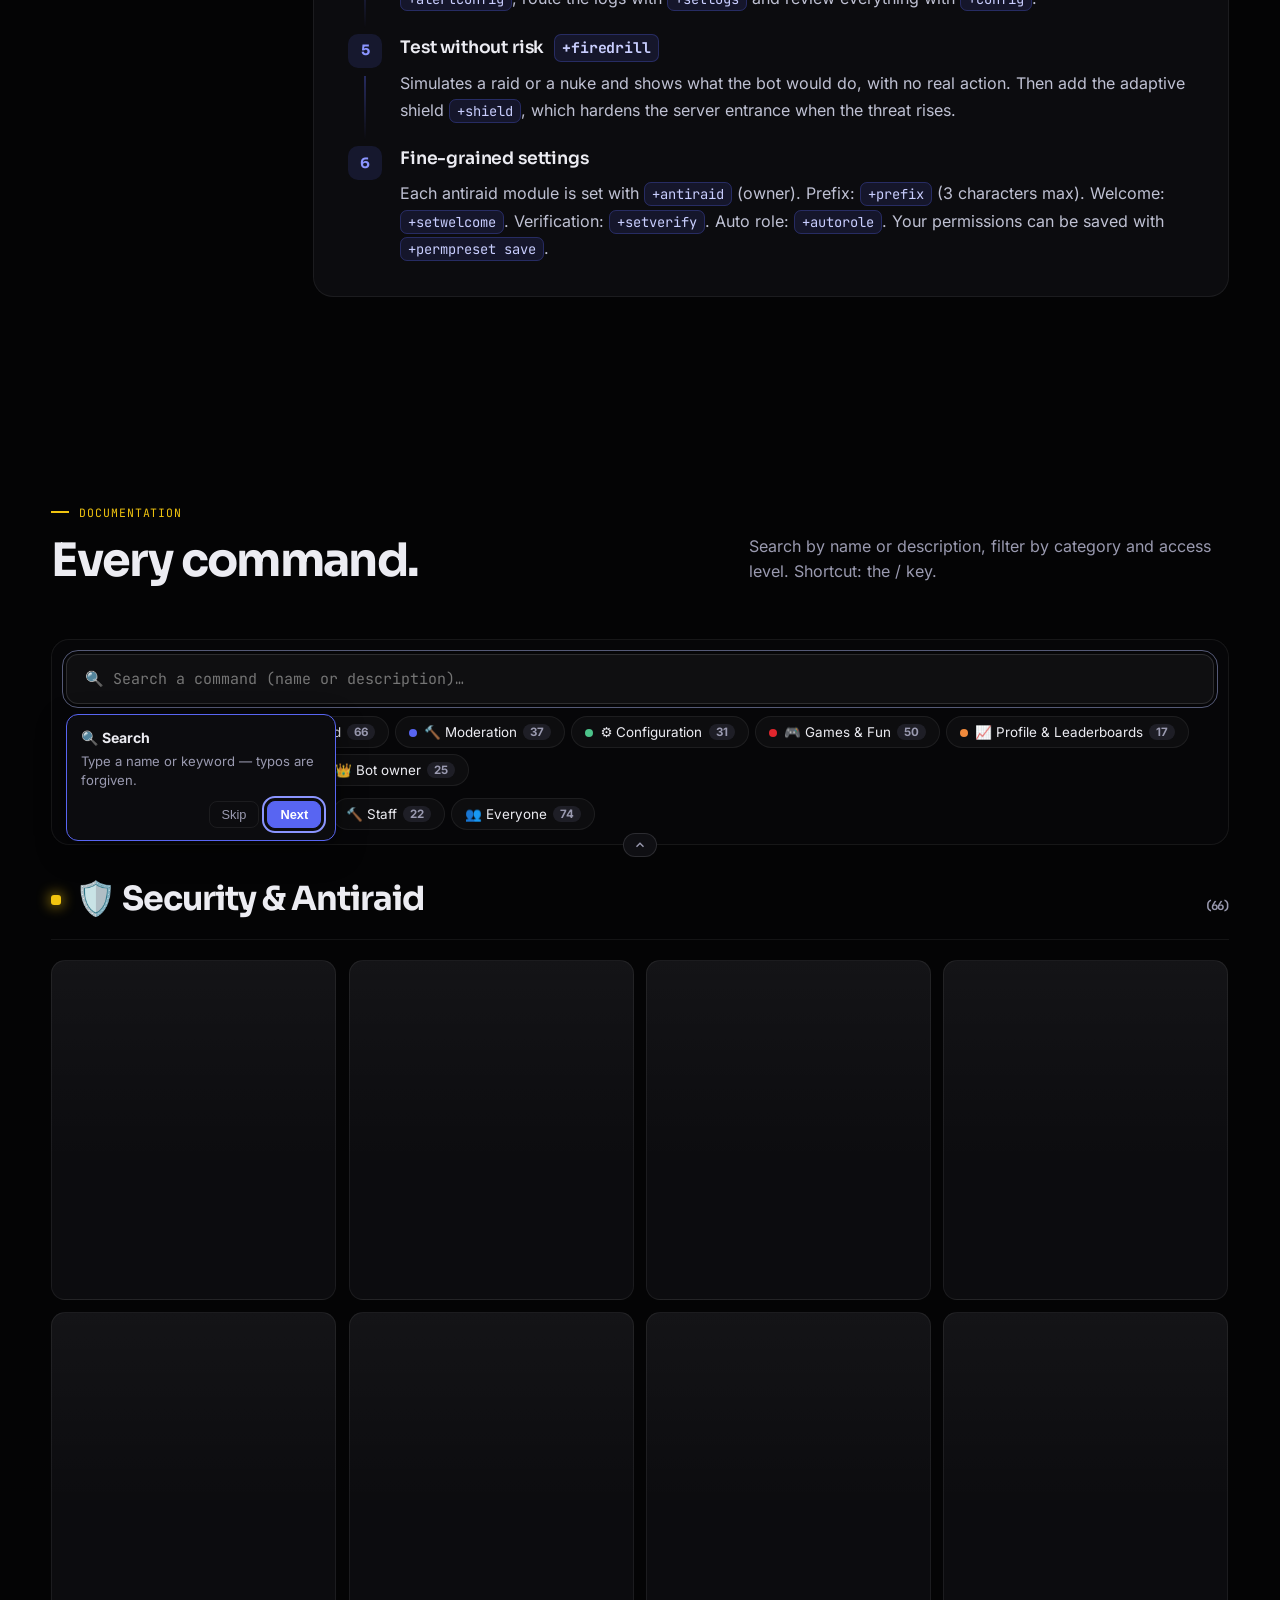
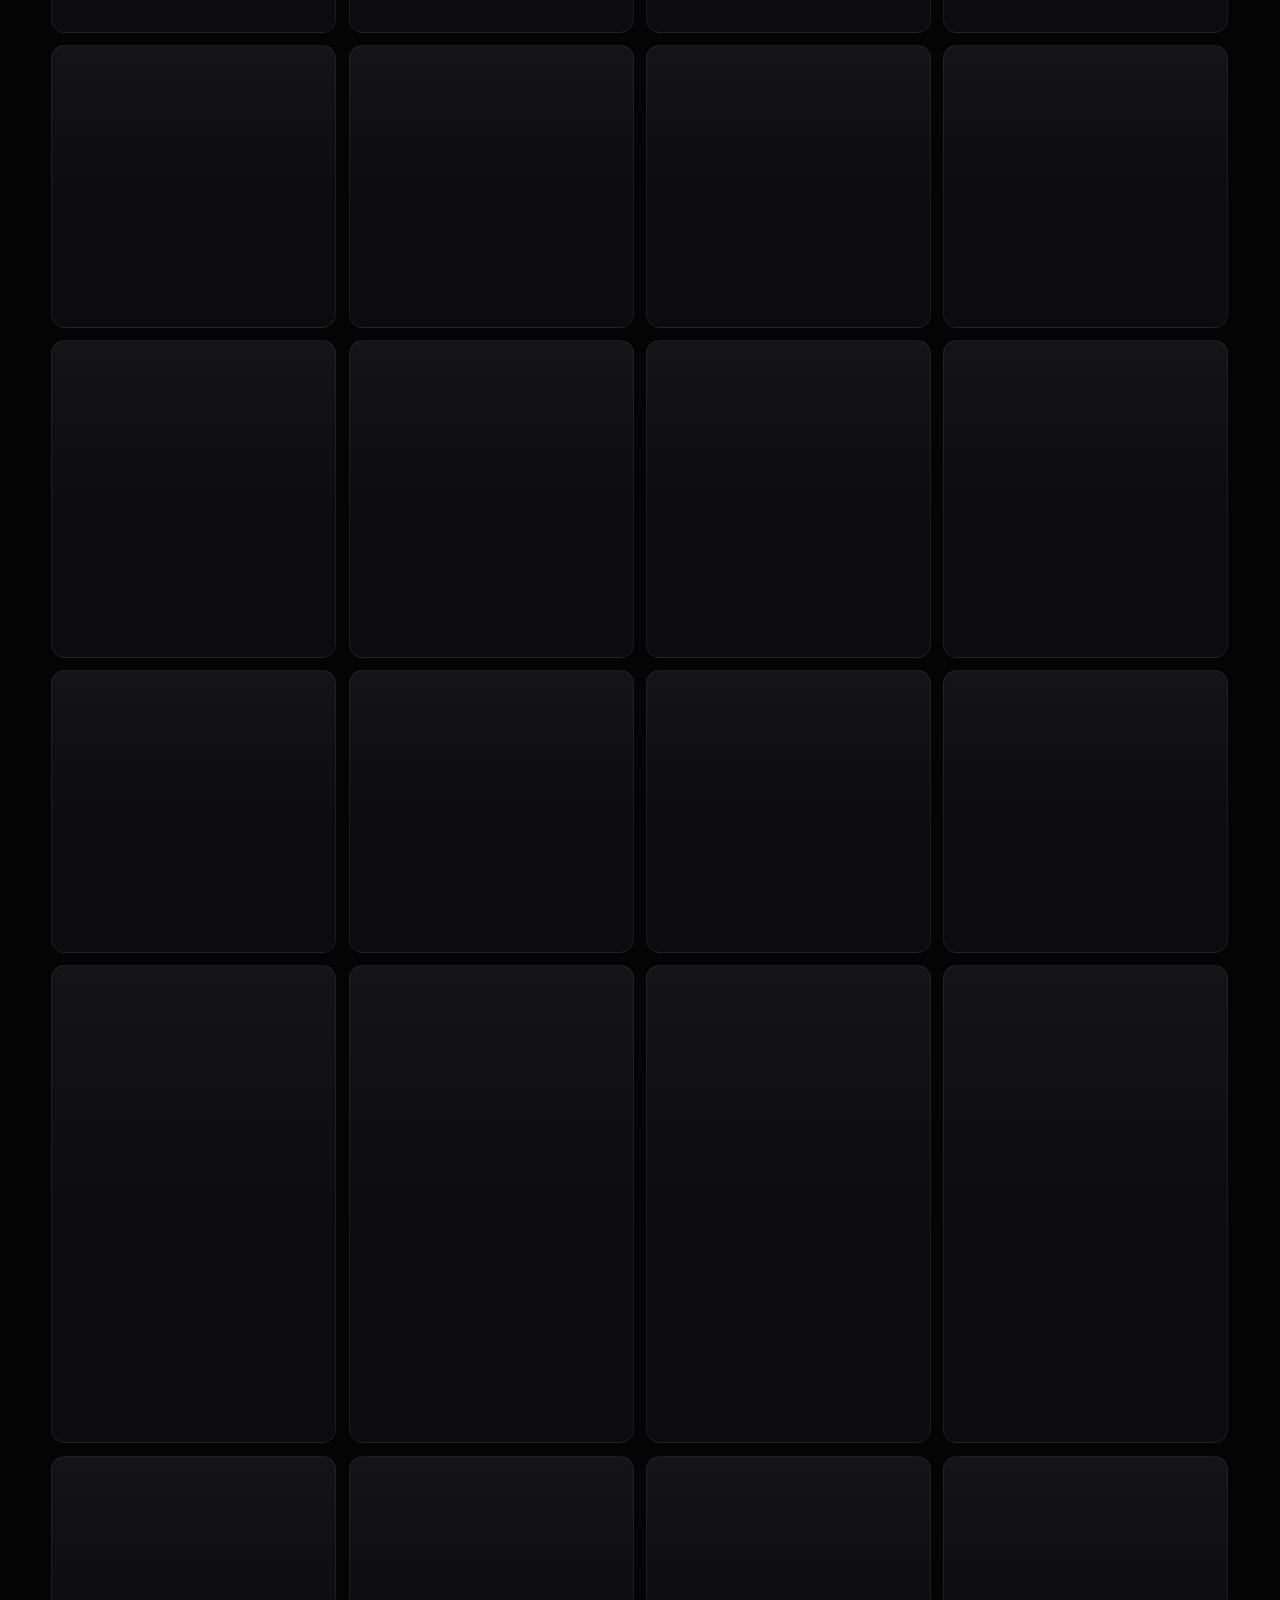
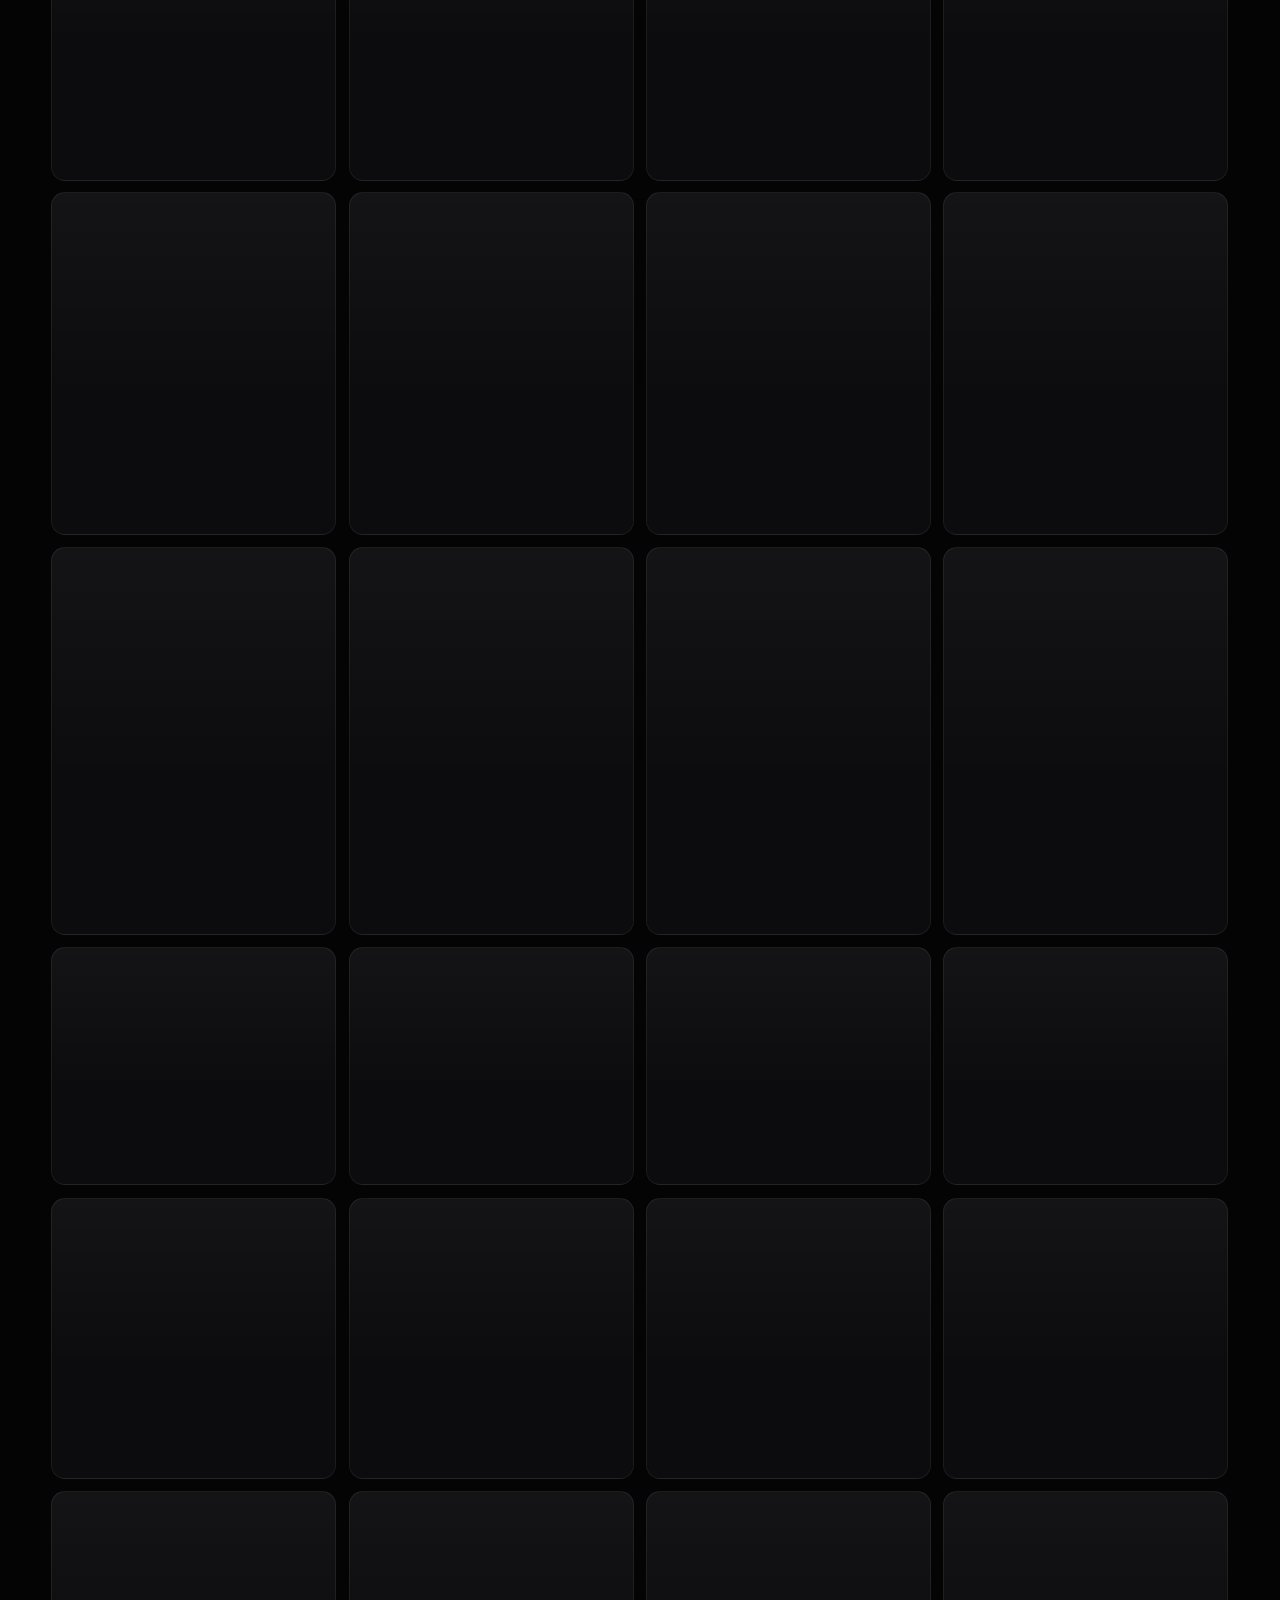
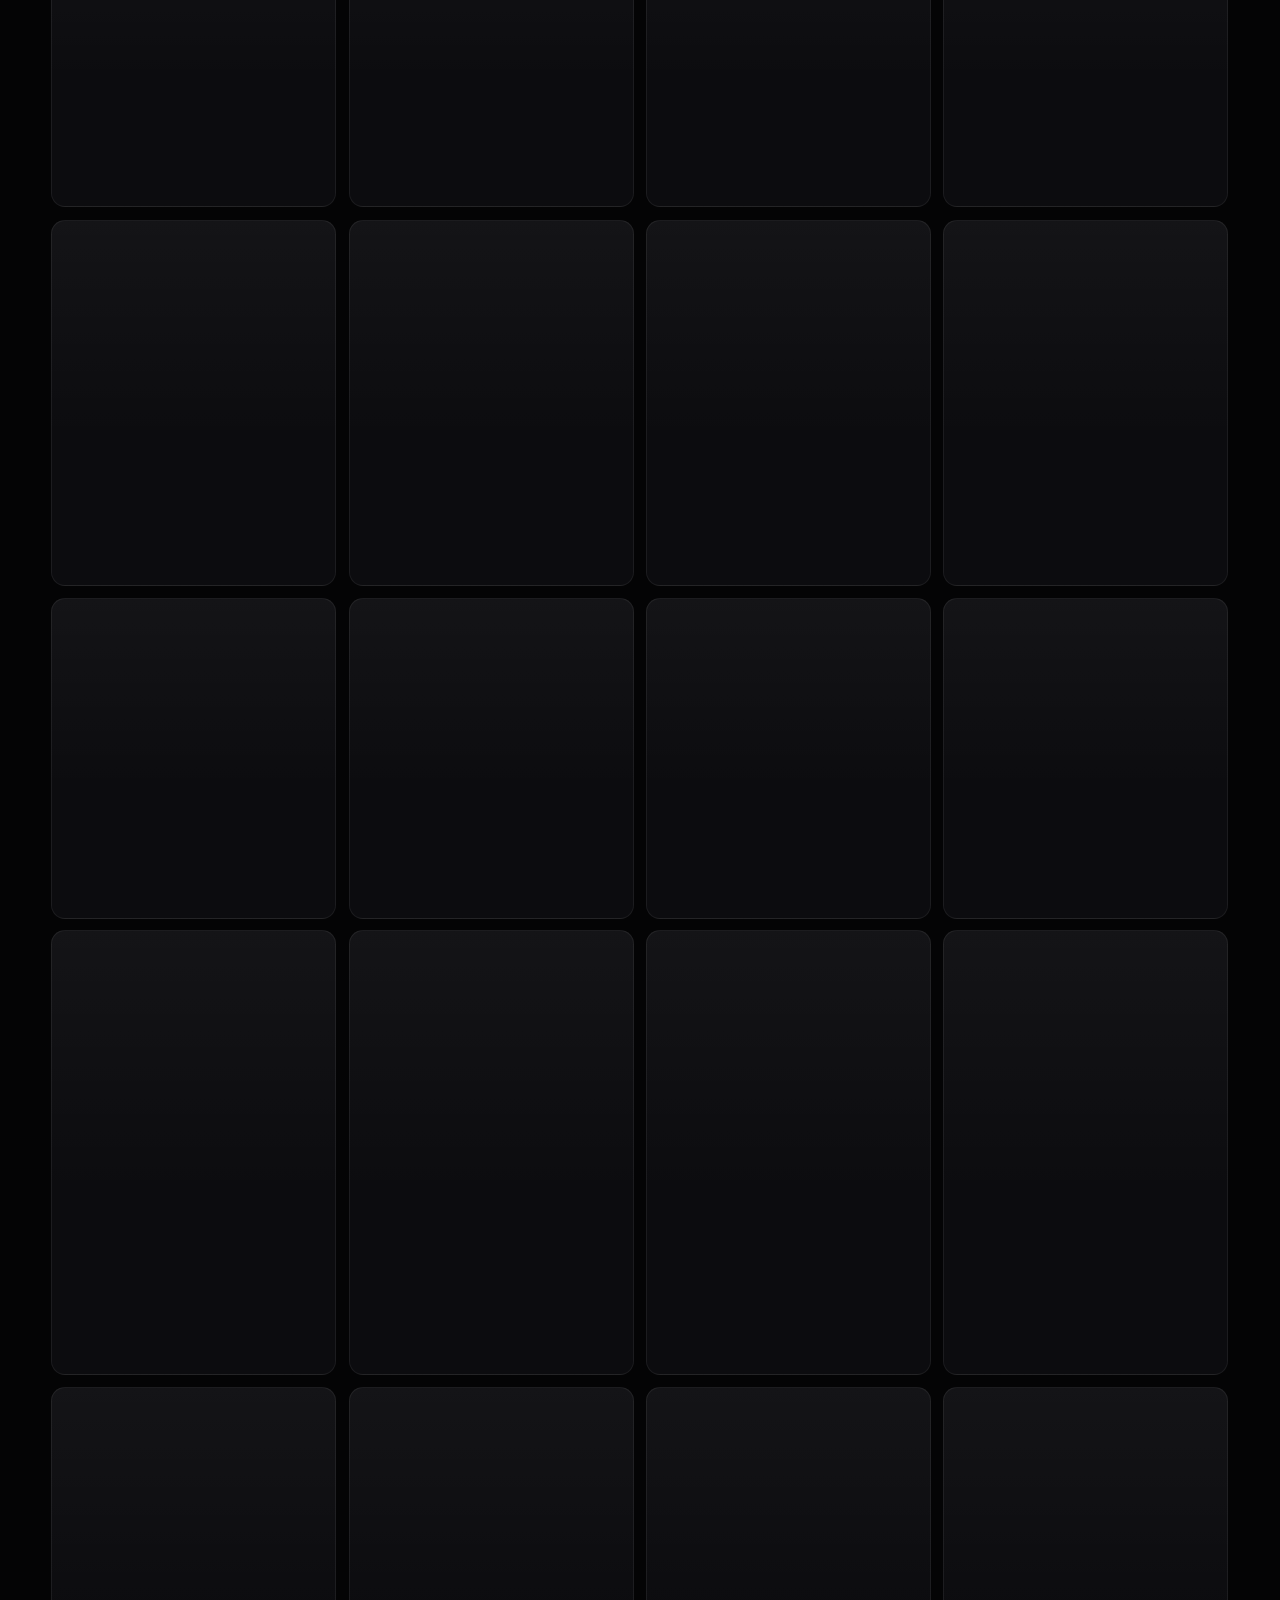
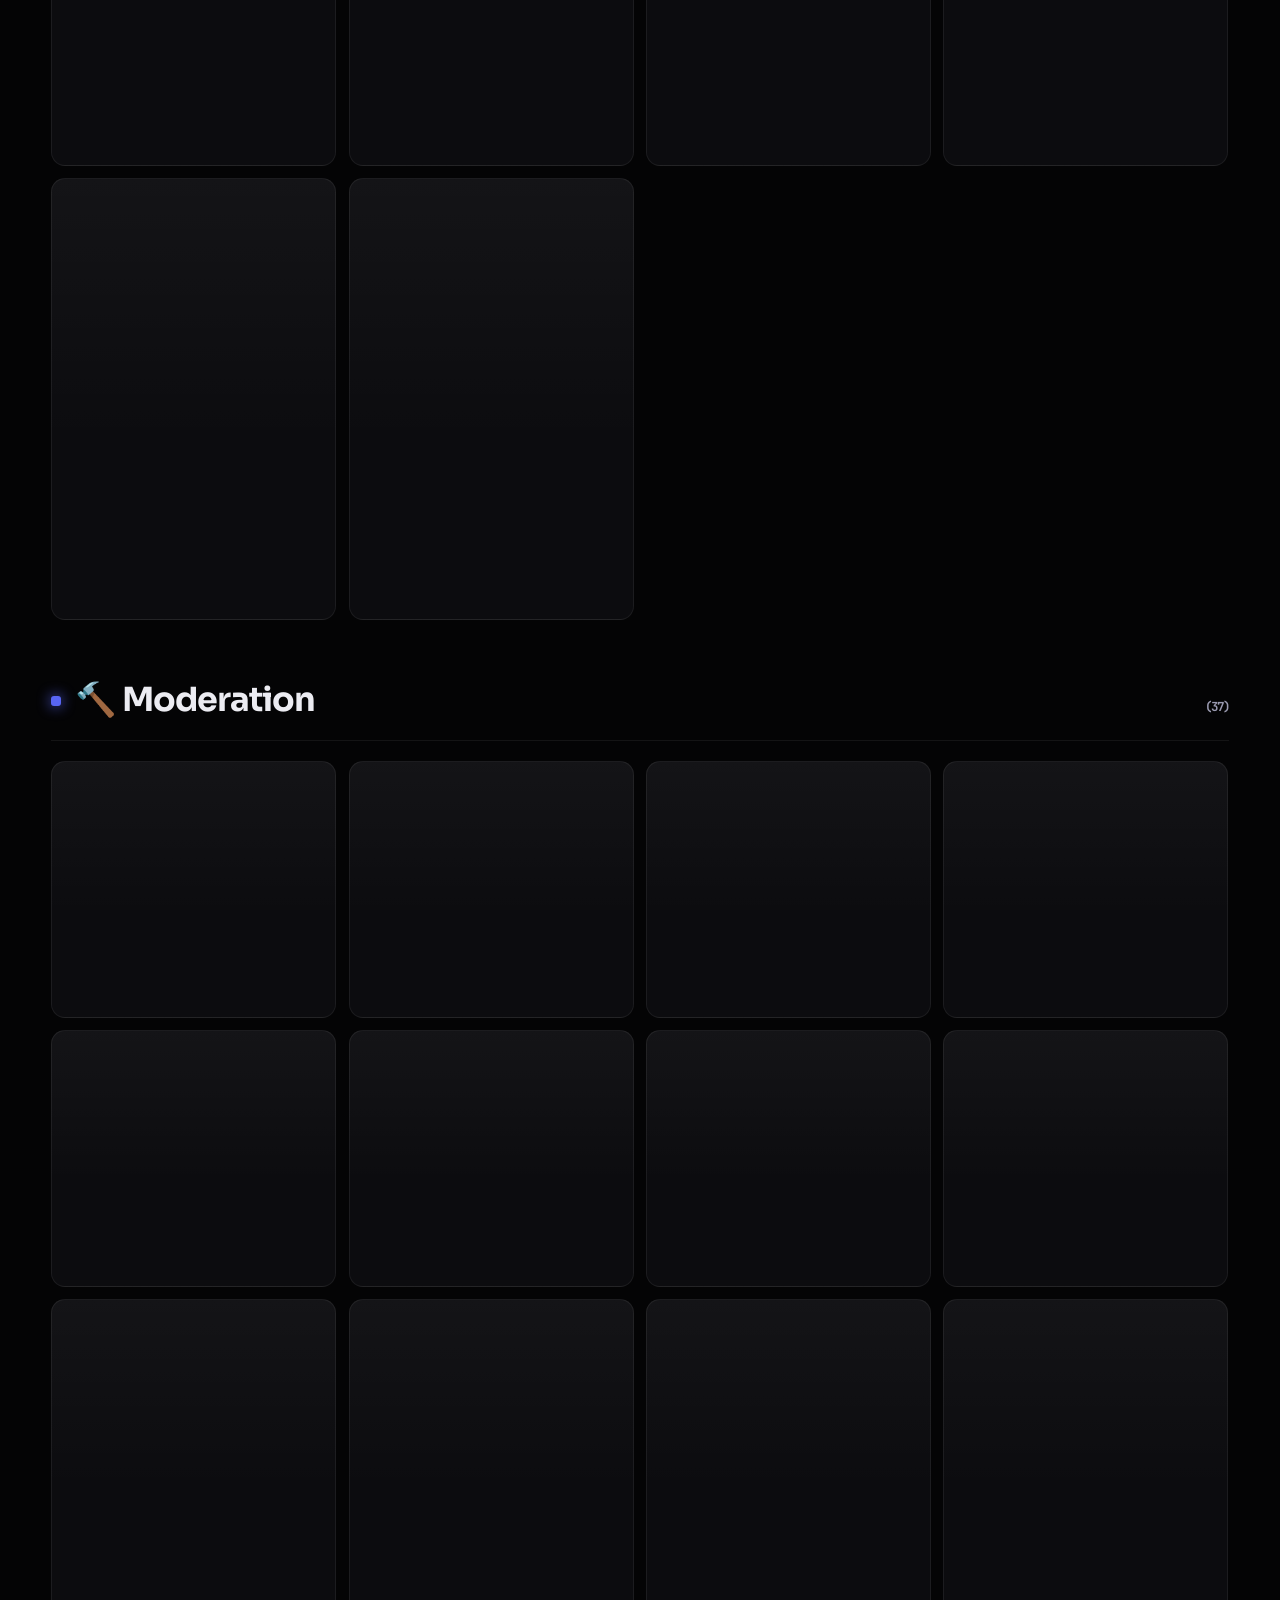
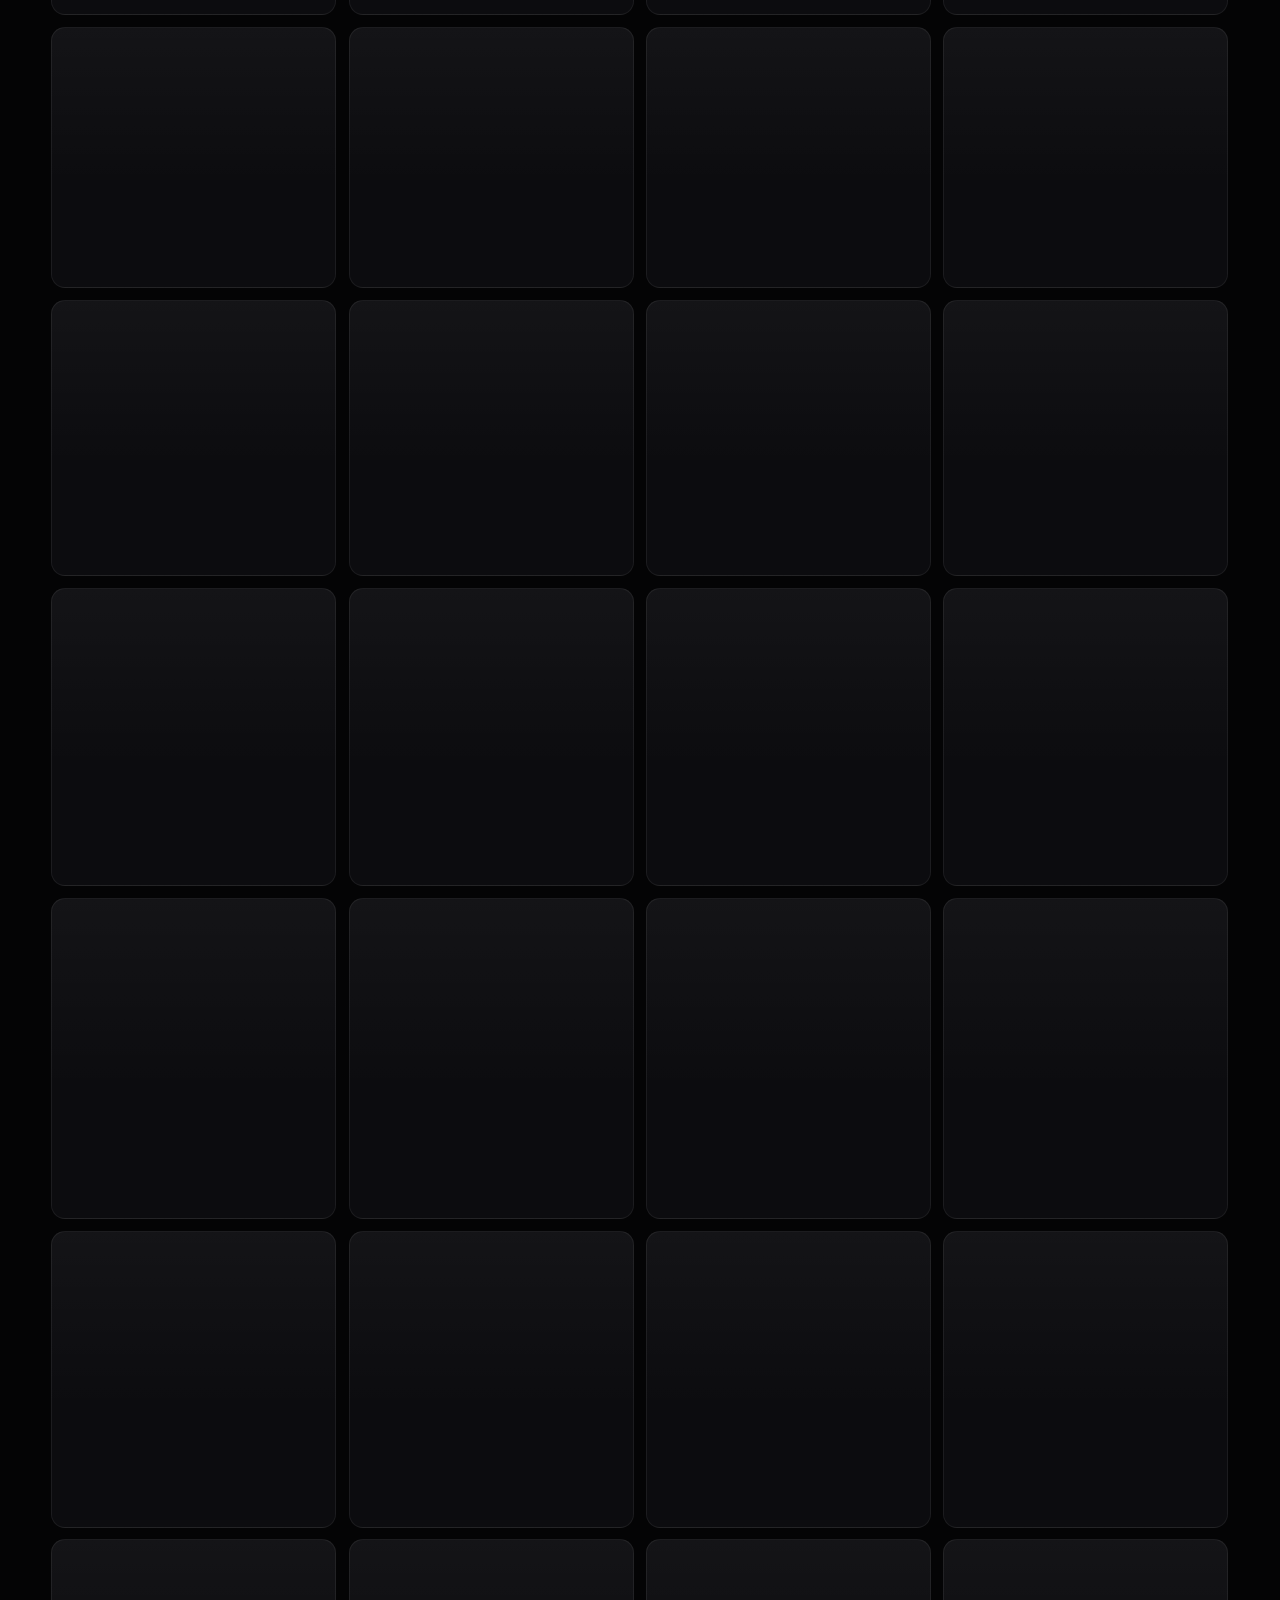
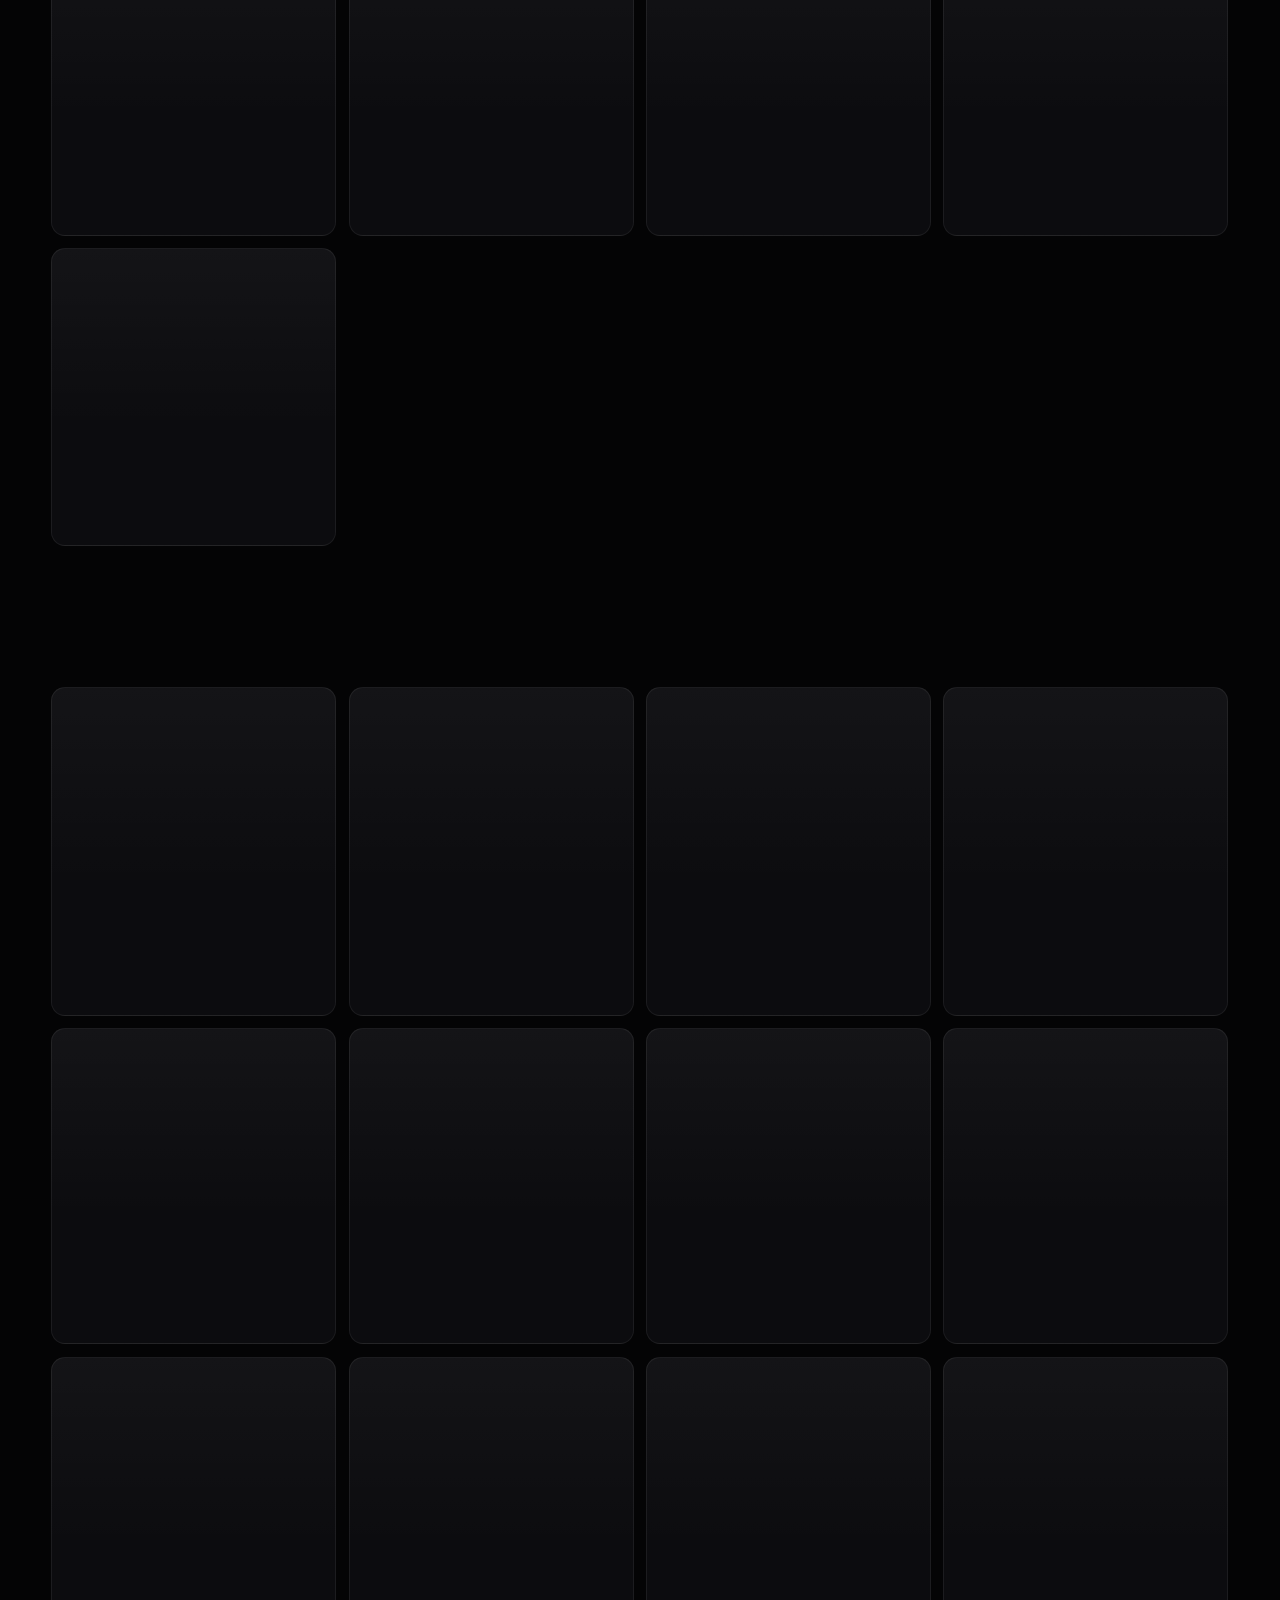
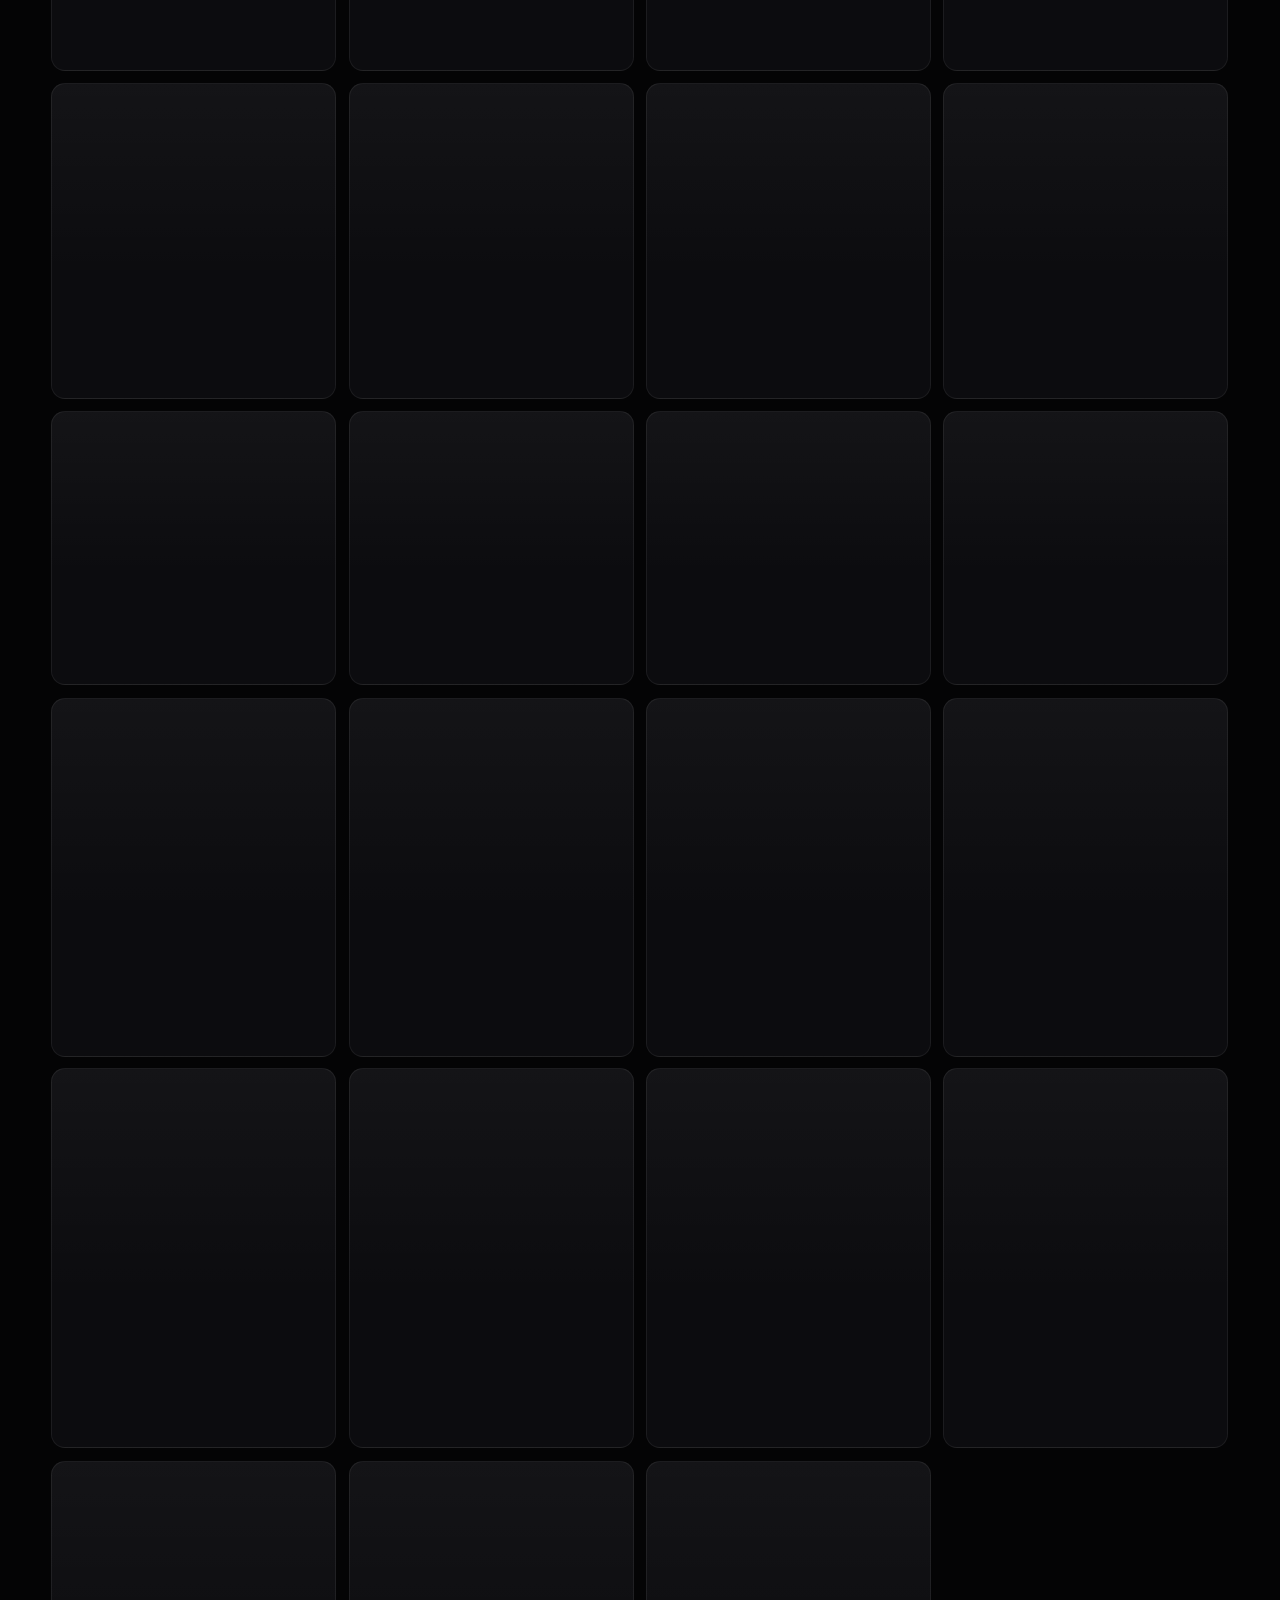
==== commit 09ae7320: "docs: publie les bonus XP et le sommaire de l'aide" ====
--- a/index.html
+++ b/index.html
@@ -15,21 +15,21 @@
 <meta http-equiv="Content-Security-Policy" content="default-src 'self'; script-src 'sha256-S/Tgn+qxxkerRBegrmaXegCYhTrjOgWZxYjLiwtHQ+U=' 'self'; style-src 'self' 'unsafe-inline'; img-src 'self' https://top.gg; font-src 'self'; connect-src 'self' https://raw.githubusercontent.com https://abacus.jasoncameron.dev https://rapid-sound-6a32.teamfunnysgames.workers.dev; object-src 'none'; worker-src 'self'; base-uri 'self'; form-action 'none'">
 <meta name="referrer" content="no-referrer">
 <meta name="color-scheme" content="dark">
-<meta name="description" content="Bot Discord de modération et sécurité : antiraid, anti-nuke, Guardian AI et 274 commandes — documentation complète et interactive.">
+<meta name="description" content="Bot Discord de modération et sécurité : antiraid, anti-nuke, Guardian AI et 275 commandes — documentation complète et interactive.">
 <meta property="og:image" content="https://saliox.github.io/hasu-protect-docs/assets/og-banner.jpg"><meta property="og:image:width" content="1200"><meta property="og:image:height" content="630"><meta name="twitter:image" content="https://saliox.github.io/hasu-protect-docs/assets/og-banner.jpg"><meta name="theme-color" content="#07070A"><link rel="manifest" href="manifest.webmanifest"><link rel="apple-touch-icon" href="assets/icon-192.png">
 <link rel="icon" type="image/svg+xml" href="favicon.svg">
 <link rel="canonical" href="https://saliox.github.io/hasu-protect-docs/">
 <meta property="og:type" content="website">
 <meta property="og:site_name" content="[+] Hasu Protect">
 <meta property="og:title" content="[+] Hasu Protect — Documentation">
-<meta property="og:description" content="Bot Discord de modération et sécurité : antiraid, anti-nuke, Guardian AI et 274 commandes — documentation complète et interactive.">
+<meta property="og:description" content="Bot Discord de modération et sécurité : antiraid, anti-nuke, Guardian AI et 275 commandes — documentation complète et interactive.">
 <meta property="og:url" content="https://saliox.github.io/hasu-protect-docs/">
 <!-- og:image / twitter:image : bannière du bot (assets/og-banner.jpg), pas une capture d'écran du site. -->
 <meta name="twitter:card" content="summary_large_image">
 <meta name="twitter:title" content="[+] Hasu Protect — Documentation">
-<meta name="twitter:description" content="Bot Discord de modération et sécurité : antiraid, anti-nuke, Guardian AI et 274 commandes — documentation complète et interactive.">
-<script type="application/ld+json">{"@context":"https://schema.org","@type":"SoftwareApplication","name":"[+] Hasu Protect","applicationCategory":"SecurityApplication","operatingSystem":"Discord","inLanguage":"fr","description":"Bot Discord de modération et sécurité : antiraid, anti-nuke, Guardian AI et 274 commandes — documentation complète et interactive.","url":"https://saliox.github.io/hasu-protect-docs/","image":"https://saliox.github.io/hasu-protect-docs/assets/capture-securite.jpg","offers":{"@type":"Offer","price":"0","priceCurrency":"EUR"},"featureList":["🛡️ Sécurité & Antiraid","🔨 Modération","⚙️ Configuration","🎮 Jeux & Fun","📈 Profil & Classements","🏘️ Communauté & Utilitaires","👑 Owner du bot"]}</script>
-<script type="application/ld+json">{"@context":"https://schema.org","@type":"FAQPage","mainEntity":[{"@type":"Question","name":"Quelles permissions faut-il donner au bot ?","acceptedAnswer":{"@type":"Answer","text":"Le lien d'invitation demande « Administrateur » : pour stopper un nuke, le bot doit pouvoir agir sur les rôles, salons, webhooks et bannissements plus vite que l'attaquant. Après l'installation, +scan indique si quelque chose cloche."}},{"@type":"Question","name":"Le bot est-il gratuit ?","acceptedAnswer":{"@type":"Answer","text":"Oui — les 274 commandes sont accessibles gratuitement. Pour soutenir le bot, votez sur top.gg (+vote, gratuit, toutes les 12 h)."}},{"@type":"Question","name":"On me raid, je fais quoi tout de suite ?","acceptedAnswer":{"@type":"Answer","text":"+panic verrouille tout le serveur d'un coup. Ensuite +shield smart lève le bouclier adaptatif, +quarantine isole les comptes suspects et +undo répare les dégâts."}},{"@type":"Question","name":"C'est quoi, Guardian AI ?","acceptedAnswer":{"@type":"Answer","text":"Le moteur de détection auto-apprenant du bot : il s'entraîne en continu contre une IA attaquante (jeu adverse) et apprend de chaque erreur. Son panneau d'entraînement est public sur la documentation."}},{"@type":"Question","name":"Comment savoir si le bot est en ligne et fiable ?","acceptedAnswer":{"@type":"Answer","text":"Le badge de statut de la documentation montre son état en direct ; un clic ouvre l'historique de disponibilité des 7 derniers jours, reconstruit automatiquement depuis les battements du bot."}},{"@type":"Question","name":"J'ai trouvé un bug ou j'ai une idée ?","acceptedAnswer":{"@type":"Answer","text":"+bug signale un problème directement à l'équipe, +suggest propose une amélioration votée par la communauté. Chaque correction est détaillée dans le changelog de la documentation."}}]}</script>
+<meta name="twitter:description" content="Bot Discord de modération et sécurité : antiraid, anti-nuke, Guardian AI et 275 commandes — documentation complète et interactive.">
+<script type="application/ld+json">{"@context":"https://schema.org","@type":"SoftwareApplication","name":"[+] Hasu Protect","applicationCategory":"SecurityApplication","operatingSystem":"Discord","inLanguage":"fr","description":"Bot Discord de modération et sécurité : antiraid, anti-nuke, Guardian AI et 275 commandes — documentation complète et interactive.","url":"https://saliox.github.io/hasu-protect-docs/","image":"https://saliox.github.io/hasu-protect-docs/assets/capture-securite.jpg","offers":{"@type":"Offer","price":"0","priceCurrency":"EUR"},"featureList":["🛡️ Sécurité & Antiraid","🔨 Modération","⚙️ Configuration","🎮 Jeux & Fun","📈 Profil & Classements","🏘️ Communauté & Utilitaires","👑 Owner du bot"]}</script>
+<script type="application/ld+json">{"@context":"https://schema.org","@type":"FAQPage","mainEntity":[{"@type":"Question","name":"Quelles permissions faut-il donner au bot ?","acceptedAnswer":{"@type":"Answer","text":"Le lien d'invitation demande « Administrateur » : pour stopper un nuke, le bot doit pouvoir agir sur les rôles, salons, webhooks et bannissements plus vite que l'attaquant. Après l'installation, +scan indique si quelque chose cloche."}},{"@type":"Question","name":"Le bot est-il gratuit ?","acceptedAnswer":{"@type":"Answer","text":"Oui — les 275 commandes sont accessibles gratuitement. Pour soutenir le bot, votez sur top.gg (+vote, gratuit, toutes les 12 h)."}},{"@type":"Question","name":"On me raid, je fais quoi tout de suite ?","acceptedAnswer":{"@type":"Answer","text":"+panic verrouille tout le serveur d'un coup. Ensuite +shield smart lève le bouclier adaptatif, +quarantine isole les comptes suspects et +undo répare les dégâts."}},{"@type":"Question","name":"C'est quoi, Guardian AI ?","acceptedAnswer":{"@type":"Answer","text":"Le moteur de détection auto-apprenant du bot : il s'entraîne en continu contre une IA attaquante (jeu adverse) et apprend de chaque erreur. Son panneau d'entraînement est public sur la documentation."}},{"@type":"Question","name":"Comment savoir si le bot est en ligne et fiable ?","acceptedAnswer":{"@type":"Answer","text":"Le badge de statut de la documentation montre son état en direct ; un clic ouvre l'historique de disponibilité des 7 derniers jours, reconstruit automatiquement depuis les battements du bot."}},{"@type":"Question","name":"J'ai trouvé un bug ou j'ai une idée ?","acceptedAnswer":{"@type":"Answer","text":"+bug signale un problème directement à l'équipe, +suggest propose une amélioration votée par la communauté. Chaque correction est détaillée dans le changelog de la documentation."}}]}</script>
 <title>[+] Hasu Protect — Documentation</title>
 <style>
 :root{--bg:#0b0b12;--card:#15151f;--card2:#1c1c2a;--gold:#F1C40F;--purple:#5865F2;--txt:#e7e7ee;--mut:#9a9ab0;--line:#262635}
@@ -1155,7 +1155,7 @@
       </div>
       <div class="hp-tile hp-reveal">
         <span class="lab hp-mono"><svg viewBox="0 0 24 24" fill="none" stroke="currentColor" stroke-width="2"><path d="m4 17 6-6-6-6"/><path d="M12 19h8"/></svg><span data-lang="fr">Commandes</span><span data-lang="en">Commands</span></span>
-        <div class="hp-num"><span data-src="bCmds">274</span><small data-lang="fr">dans <span data-src="bCats">7</span> catégories</small><small data-lang="en">in <span data-src="bCats">7</span> categories</small></div>
+        <div class="hp-num"><span data-src="bCmds">275</span><small data-lang="fr">dans <span data-src="bCats">7</span> catégories</small><small data-lang="en">in <span data-src="bCats">7</span> categories</small></div>
       </div>
       <div class="hp-tile status unk hp-reveal" id="hp-status" role="button" tabindex="0" style="--glow:rgba(87,242,135,.14)">
         <span class="lab hp-mono"><svg viewBox="0 0 24 24" fill="none" stroke="currentColor" stroke-width="2"><path d="M3 12h4l3-8 4 16 3-8h4"/></svg><span data-lang="fr">État du bot</span><span data-lang="en">Bot status</span></span>
@@ -1343,7 +1343,7 @@
   <div class="topbtns"><button id="lang" class="langbtn" type="button" aria-label="Language / Langue">EN</button><button id="theme" class="langbtn" type="button" aria-label="Thème clair / sombre">☀️</button></div>
   <h1><span class="b">[+]</span> Hasu Protect</h1>
   <p data-i18n="tagline">Documentation des commandes — bot de modération &amp; sécurité Discord</p>
-  <div class="badges"><span class="badge"><b id="bCmds">274</b> <span data-i18n="cmds">commandes</span></span><span class="badge"><b id="bCats">7</b> <span data-i18n="cats">catégories</span></span><span class="badge">🛡️ <b id="bServers">20</b> <span data-i18n="serv">serveurs protégés</span></span><span class="badge">👥 <b id="bMembers">4 340</b> <span data-i18n="prot">membres protégés</span></span><span class="badge vbadge" id="visits-badge" hidden></span></div>
+  <div class="badges"><span class="badge"><b id="bCmds">275</b> <span data-i18n="cmds">commandes</span></span><span class="badge"><b id="bCats">7</b> <span data-i18n="cats">catégories</span></span><span class="badge">🛡️ <b id="bServers">20</b> <span data-i18n="serv">serveurs protégés</span></span><span class="badge">👥 <b id="bMembers">4 340</b> <span data-i18n="prot">membres protégés</span></span><span class="badge vbadge" id="visits-badge" hidden></span></div>
   <div class="cta-row"><a class="cta" data-i18n="addbot" href="https://discord.com/oauth2/authorize?client_id=1141214226862575678&amp;permissions=8&amp;scope=bot%20applications.commands" target="_blank" rel="noopener noreferrer">➕ Ajouter le bot</a><a class="cta cta-vote" data-i18n="vote" href="https://top.gg/bot/1141214226862575678/vote" target="_blank" rel="noopener noreferrer">⭐ Voter sur top.gg</a></div>
   <div class="topgg-badge"><a href="https://top.gg/bot/1141214226862575678" target="_blank" rel="noopener noreferrer"><img data-src="https://top.gg/api/widget/1141214226862575678.svg" alt="top.gg"></a></div>
 </header>
@@ -1352,8 +1352,8 @@
 <h2>🧠 Guardian AI</h2><div class="gsub"><span data-en="Autonomous learning">Apprentissage autonome</span> · cycle #2043 · 30/08 06:41</div><div class="gbig"><div class="n">81%</div><div class="l" data-en="overall mastery">maîtrise globale</div></div><div class="gsec" data-en="Training (current cycle)">Entraînement (cycle actuel)</div><div class="gstat"><span class="k" data-en="🎯 Threat detection">🎯 Détection des menaces</span><span class="v">62%</span></div><div class="gstat"><span class="k" data-en="🟢 Spares legitimate members">🟢 Épargne les membres sains</span><span class="v">99%</span></div><div class="gstat"><span class="k" data-en="🧩 Generalization (novel cases)">🧩 Généralisation (cas inédits)</span><span class="v">99%</span></div><div class="gstat"><span class="k" data-en="📚 Examples studied">📚 Exemples étudiés</span><span class="v">33 208</span></div><div class="gstat"><span class="k" data-en="💾 Solutions memorized">💾 Solutions mémorisées</span><span class="v">553</span></div><div class="gstat"><span class="k" data-en="♻️ Errors fixed (this cycle)">♻️ Erreurs corrigées (ce cycle)</span><span class="v">0</span></div><div class="gstat"><span class="k" data-en="🔥 Difficulty (level)">🔥 Difficulté (niveau)</span><span class="v">12</span></div><div class="gsec" data-en="🎭 Adversarial game (simulated attacks)">🎭 Jeu adverse (attaques simulées)</div><div class="gstat"><span class="k" data-en="Attacks foiled">Attaques déjouées</span><span class="v">92%</span></div><div class="gsec" data-en="Offline validation (unseen cases)">Validation hors-ligne (cas jamais vus)</div><div class="gstat"><span class="k" data-en="✅ Actual accuracy">✅ Précision réelle</span><span class="v">100%</span></div><div class="gsec" data-en="Training focus areas">Axes d'entraînement</div><div class="gprot" data-en="🎯 Recognize real threats (sensitive permissions)">🎯 Reconnaître les vraies menaces (permissions sensibles)</div><div class="gprot" data-en="🎯 Verify bot authenticity (name + official ID)">🎯 Vérifier l'authenticité des bots (nom + ID officiel)</div><div class="gprot" data-en="🎯 Anticipate known Discord exploits &amp; abuse (phishing, token theft, fake staff)">🎯 Anticiper les failles &amp; abus Discord connus (phishing, vol de token, faux staff)</div><div class="gprot" data-en="🎯 VirusTotal API usage (link &amp; file checks)">🎯 Utilisation de l'API VirusTotal (vérif des liens &amp; fichiers)</div><div class="gprot" data-en="🎯 Spot known raiders on arrival">🎯 Repérer les raiders connus dès l'arrivée</div><div class="gprot" data-en="🎯 Tell a legitimate admin from a compromised account">🎯 Distinguer un admin légitime d'un compte compromis</div><div class="gprot" data-en="🎯 Reduce false alerts (anti false-positive)">🎯 Réduire les fausses alertes (anti faux-positif)</div><div class="gprot" data-en="🎯 Learn from its mistakes every cycle">🎯 Apprendre de ses erreurs à chaque cycle</div><div class="gsec" data-en="Types of errors fixed">Types d'erreurs corrigées</div><div class="gtype"><div class="row"><span data-en="Cross-server reputation">Réputation inter-serveurs</span><span>206</span></div><div class="gbar"><i style="width:100%"></i></div></div><div class="gtype"><div class="row"><span data-en="Bots &amp; apps">Bots &amp; applications</span><span>149</span></div><div class="gbar"><i style="width:72%"></i></div></div><div class="gtype"><div class="row"><span data-en="False positives avoided">Faux positifs évités</span><span>137</span></div><div class="gbar"><i style="width:67%"></i></div></div><div class="gtype"><div class="row"><span data-en="Permissions &amp; roles">Permissions &amp; rôles</span><span>55</span></div><div class="gbar"><i style="width:27%"></i></div></div><div class="gtype"><div class="row"><span data-en="Edge cases">Cas limites</span><span>4</span></div><div class="gbar"><i style="width:2%"></i></div></div><div class="gtype"><div class="row"><span data-en="Accounts &amp; joins">Comptes &amp; arrivées</span><span>2</span></div><div class="gbar"><i style="width:1%"></i></div></div>
 </div><div class="gnext" id="gnext">🔄 Actualisation auto dans 120 s</div></aside>
   <main class="main">
-  <div class="changelog"><h2><span data-i18n="lastup">📰 Dernière mise à jour —</span> <span data-lang="fr">Scan de sécurité quotidien</span><span data-lang="en">Daily security scan</span></h2><div class="ver"><span data-lang="fr">1 note · publiée le 27 novembre 2026 à 19:49</span><span data-lang="en">1 note · published 27 November 2026, 19:49</span></div><ul data-lang="fr" class="cl-list"><li><details class="cln"><summary><code>+</code> <strong>Ajout : scan de sécurité quotidien</strong></summary><code>+scan auto on</code> programme un diagnostic chaque jour à 06 h UTC et prévient les owners par MP lorsque les risques changent. <code>+scan auto status</code> montre l'échéance ; <code>+scan auto off</code> l'arrête.</details></li></ul><ul data-lang="en" class="cl-list"><li><details class="cln"><summary><code>+</code> <strong>Added: daily security scan</strong></summary><code>+scan auto on</code> schedules a check every day at 06:00 UTC and DMs owners when risks change. <code>+scan auto status</code> shows the next run; <code>+scan auto off</code> stops it.</details></li></ul>
-    <button id="moreBtn" class="more" data-count="76" data-label="▼ Voir tout l'historique (76)">▼ Voir tout l'historique (76)</button>
+  <div class="changelog"><h2><span data-i18n="lastup">📰 Dernière mise à jour —</span> <span data-lang="fr">XP vocal, activité et aide</span><span data-lang="en">Voice XP, activity and help</span></h2><div class="ver"><span data-lang="fr">6 notes · publiées le 27 novembre 2026 à 21:50</span><span data-lang="en">6 notes · published 27 November 2026, 21:50</span></div><ul data-lang="fr" class="cl-list"><li><details class="cln"><summary><code>+</code> <strong>Amélioration : journaux vocaux</strong></summary>Les mutes, sourdines et timeouts restent tracés lors de changements simultanés ou d’un retard d’audit. Une déconnexion forcée probable s’affiche séparément, avec une attribution signalée comme incertaine.</details></li><li><details class="cln"><summary><code>+</code> <strong>Amélioration : sommaire de l'aide</strong></summary>Le bouton Sommaire de <code>+help</code> liste les pages : saisis un numéro pour ouvrir directement la page dans le même message.</details></li><li><details class="cln"><summary><code>+</code> <strong>Ajout : réglages des bonus XP</strong></summary>Un owner peut activer ou désactiver séparément les deux bonus et régler leurs montants. Exemple : <code>+xpbonus activite 150</code> fixe le bonus d'activité à 150 %.</details></li><li><details class="cln"><summary><code>+</code> <strong>Ajout : série de jours actifs</strong></summary>Cinq activités admises dans une journée donnent un bonus qui augmente de 5 XP par jour consécutif, jusqu'à 30 XP avant les multiplicateurs. Un jour manqué recommence la série.</details></li><li><details class="cln"><summary><code>+</code> <strong>Ajout : bonus d'activité quotidienne</strong></summary>Les 5e, 15e et 30e activités admises du jour ajoutent 10, 15 et 25 XP avant les multiplicateurs ; un message et une minute vocale comptent chacun au plus une fois par minute.</details></li><li><details class="cln"><summary><code>+</code> <strong>Amélioration : XP vocal</strong></summary>Casque coupé : 70 % du gain ; micro coupé seul : 85 %. Partager son écran avec au moins un autre membre humain double l'XP, même si cette personne a coupé le casque.</details></li></ul><ul data-lang="en" class="cl-list"><li><details class="cln"><summary><code>+</code> <strong>Improvement: voice logs</strong></summary>Mutes, deafening and timeouts remain logged through simultaneous changes or audit delays. A probable forced disconnect appears separately, with uncertain attribution clearly marked.</details></li><li><details class="cln"><summary><code>+</code> <strong>Improvement: help contents</strong></summary>The Contents button in <code>+help</code> lists its pages: enter a number to open that page in the same message.</details></li><li><details class="cln"><summary><code>+</code> <strong>Added: XP bonus settings</strong></summary>An owner can enable or disable the two bonuses separately and adjust their amounts. Example: <code>+xpbonus activite 150</code> sets the activity bonus to 150%.</details></li><li><details class="cln"><summary><code>+</code> <strong>Added: active-day streak</strong></summary>Five admitted activities in one day earn a bonus that grows by 5 XP per consecutive day, up to 30 XP before multipliers. A missed day resets the streak.</details></li><li><details class="cln"><summary><code>+</code> <strong>Added: daily activity bonus</strong></summary>The 5th, 15th and 30th admitted activities of the day add 10, 15 and 25 XP before multipliers; a message and a voice minute each count at most once per minute.</details></li><li><details class="cln"><summary><code>+</code> <strong>Improvement: voice XP</strong></summary>Deafened: 70% of the gain; mic muted only: 85%. Screen sharing with at least one other human member doubles XP, even if that person is deafened.</details></li></ul>
+    <button id="moreBtn" class="more" data-count="77" data-label="▼ Voir tout l'historique (77)">▼ Voir tout l'historique (77)</button>
     <div id="hist" class="hist"><input id="histSearch" class="histsearch" type="text" autocomplete="off" spellcheck="false" placeholder="🔍 Rechercher dans l’historique…" aria-label="Rechercher dans l'historique"><p id="histNone" class="histnone" hidden>Aucune version ne correspond.</p></div></div>
   <div class="quickstart"><h3 data-i18n="qsTitle">🚀 Premiers pas</h3><ol><li><span class="qn">1</span><span data-i18n="qs1">Ajoute le bot à ton serveur</span> <a class="qsc" href="https://discord.com/oauth2/authorize?client_id=1141214226862575678&amp;permissions=8&amp;scope=bot%20applications.commands" target="_blank" rel="noopener noreferrer">➕ <span data-i18n="qsInvite">inviter</span></a></li><li><span class="qn">2</span><span data-i18n="qs2">Lance la configuration guidée</span> <code class="qsc" data-cmd="setup">+setup</code></li><li><span class="qn">3</span><span data-i18n="qs3">Active l’essentiel antiraid</span> <code class="qsc" data-cmd="antiraid">+antiraid</code><code class="qsc" data-cmd="antibot">+antibot</code><code class="qsc" data-cmd="shield">+shield</code></li><li><span class="qn">4</span><span data-i18n="qs4">Teste tes défenses sans risque</span> <code class="qsc" data-cmd="firedrill">+firedrill</code></li><li><span class="qn">5</span><span data-i18n="qs5">Note la sécurité de ton serveur</span> <code class="qsc" data-cmd="scan">+scan</code></li></ol></div>
   <input id="search" type="text" autocomplete="off" autocapitalize="off" spellcheck="false" aria-label="Rechercher une commande" placeholder="🔍 Rechercher une commande (nom ou description)…  ( / )">
@@ -2304,7 +2304,7 @@
       <div class="desc" data-md data-fr="Détail des gains et pertes d'aura d'un membre, par source (jeux, boutique, emprunts…) — ou du serveur entier" data-en="Breakdown of a member's aura gains and losses, by source (games, shop, loans…) — or for the whole server">Détail des gains et pertes d'aura d'un membre, par source (jeux, boutique, emprunts…) — ou du serveur entier</div>
       <div class="usage" data-en="+ecolog [@member|server] [days] [--page N] [--source name]">+ecolog [@membre|serveur] [jours] [--page N] [--source nom]</div>
       <div class="cmd-foot"><span class="tap" data-i18n="simhint">👆 Clique pour voir une simulation</span><button class="cpy" type="button" data-i18n="copy" aria-label="Copier la commande">⧉ Copier</button></div>
-    </div></div></section><section id="c4" style="--cc:#E67E22"><h2 class="cat"><span data-en="📈 Profile &amp; Leaderboards">📈 Profil &amp; Classements</span> <span style="color:var(--mut);font-size:.8rem">(16)</span></h2>
+    </div></div></section><section id="c4" style="--cc:#E67E22"><h2 class="cat"><span data-en="📈 Profile &amp; Leaderboards">📈 Profil &amp; Classements</span> <span style="color:var(--mut);font-size:.8rem">(17)</span></h2>
     <div class="grid"><div class="cmd" tabindex="0" role="button" aria-label="+level — voir la simulation" data-s="level fiche d'un membre en image : niveau, xp, place au classement, temps passé en vocal, badges et victoires aux jeux. le tien par défaut. lvl rank rang profil profile" data-n="level" data-u="+level [pseudo|@membre|ID]" data-u-en="+level [username|@member|ID]" data-c="#E67E22" data-cat="4" data-acc="all">
       <div class="name">+level <span class="accb acc-all" data-i18n="accAll">👥 Tous</span><span class="al">alias: +lvl, +rank, +rang, +profil, +profile</span></div>
       <div class="desc" data-md data-fr="Fiche d'un membre en image : niveau, XP, place au classement, temps passé en vocal, badges et victoires aux jeux. Le tien par défaut." data-en="A member's profile card as an image: level, XP, server rank, time spent in voice, badges and game wins. Yours by default.">Fiche d'un membre en image : niveau, XP, place au classement, temps passé en vocal, badges et victoires aux jeux. Le tien par défaut.</div>
@@ -2320,9 +2320,9 @@
       <div class="desc" data-md data-fr="Donne automatiquement un rôle aux membres qui atteignent le niveau de ton choix ; ceux qui l'ont déjà atteint le reçoivent aussitôt." data-en="Automatically gives a role to members who reach the level you choose; those already at that level or above get it right away.">Donne automatiquement un rôle aux membres qui atteignent le niveau de ton choix ; ceux qui l'ont déjà atteint le reçoivent aussitôt.</div>
       <div class="usage" data-en="+levelrole list | !levelrole add &lt;level&gt; @role | !levelrole del &lt;level&gt;">+levelrole list | !levelrole add &lt;niveau&gt; @role | !levelrole del &lt;niveau&gt;</div>
       <div class="cmd-foot"><span class="tap" data-i18n="simhint">👆 Clique pour voir une simulation</span><button class="cpy" type="button" data-i18n="copy" aria-label="Copier la commande">⧉ Copier</button></div>
-    </div><div class="cmd" tabindex="0" role="button" aria-label="+voicexp — voir la simulation" data-s="voicexp active ou coupe le gain d'xp en vocal : 5 à 9 xp par minute, à condition d'être au moins deux, sans le son coupé, hors salon d'inactivité. " data-n="voicexp" data-u="+voicexp on/off" data-u-en="+voicexp on/off" data-c="#E67E22" data-cat="4" data-acc="owner">
+    </div><div class="cmd" tabindex="0" role="button" aria-label="+voicexp — voir la simulation" data-s="voicexp active ou coupe l'xp vocal : 5 à 9 xp par minute à partir de deux membres humains, hors salon d'inactivité. casque coupé : −30 % ; micro coupé seul : −15 % ; partage d'écran : ×2. " data-n="voicexp" data-u="+voicexp on/off" data-u-en="+voicexp on/off" data-c="#E67E22" data-cat="4" data-acc="owner">
       <div class="name">+voicexp <span class="accb acc-owner" data-i18n="accOwner">👑 Owner</span></div>
-      <div class="desc" data-md data-fr="Active ou coupe le gain d'XP en vocal : 5 à 9 XP par minute, à condition d'être au moins deux, sans le son coupé, hors salon d'inactivité." data-en="Turns voice XP on or off: 5 to 9 XP per minute, provided there are at least two of you, sound on, outside the AFK channel.">Active ou coupe le gain d'XP en vocal : 5 à 9 XP par minute, à condition d'être au moins deux, sans le son coupé, hors salon d'inactivité.</div>
+      <div class="desc" data-md data-fr="Active ou coupe l'XP vocal : 5 à 9 XP par minute à partir de deux membres humains, hors salon d'inactivité. Casque coupé : −30 % ; micro coupé seul : −15 % ; partage d'écran : ×2." data-en="Turns voice XP on or off: 5 to 9 XP per minute with at least two human members, outside the AFK channel. Deafened: −30%; mic muted only: −15%; screen sharing: ×2.">Active ou coupe l'XP vocal : 5 à 9 XP par minute à partir de deux membres humains, hors salon d'inactivité. Casque coupé : −30 % ; micro coupé seul : −15 % ; partage d'écran : ×2.</div>
       <div class="usage" data-en="+voicexp on/off">+voicexp on/off</div>
       <div class="cmd-foot"><span class="tap" data-i18n="simhint">👆 Clique pour voir une simulation</span><button class="cpy" type="button" data-i18n="copy" aria-label="Copier la commande">⧉ Copier</button></div>
     </div><div class="cmd" tabindex="0" role="button" aria-label="+grade — voir la simulation" data-s="grade grades xp du serveur jusqu'à zeus : consultation libre, création et synchronisation réservées aux owners. grades" data-n="grade" data-u="+grade [list | setup | sync | sync all | off | @membre]" data-u-en="+grade [list | setup | sync | sync all | off | @member]" data-c="#E67E22" data-cat="4" data-acc="all">
@@ -2369,6 +2369,11 @@
       <div class="name">+xpnight <span class="accb acc-owner" data-i18n="accOwner">👑 Owner</span><span class="al">alias: +xpnuit, +nuitxp</span></div>
       <div class="desc" data-md data-fr="Réduit les gains d'XP sur une plage horaire (heures de Paris) — par ex. moitié moins d'XP en vocal de minuit à 6 h" data-en="Reduces XP gains during a time range (Paris time) — e.g. half the XP in voice from midnight to 6 a.m.">Réduit les gains d'XP sur une plage horaire (heures de Paris) — par ex. moitié moins d'XP en vocal de minuit à 6 h</div>
       <div class="usage" data-en="+xpnight &lt;start hour&gt; &lt;end hour&gt; &lt;% kept&gt; [tout] | !xpnight off | !xpnight (état)">+xpnight &lt;heure début&gt; &lt;heure fin&gt; &lt;% conservé&gt; [tout] | !xpnight off | !xpnight (état)</div>
+      <div class="cmd-foot"><span class="tap" data-i18n="simhint">👆 Clique pour voir une simulation</span><button class="cpy" type="button" data-i18n="copy" aria-label="Copier la commande">⧉ Copier</button></div>
+    </div><div class="cmd" tabindex="0" role="button" aria-label="+xpbonus — voir la simulation" data-s="xpbonus règle séparément le bonus d'activité du jour et celui des jours actifs consécutifs. bonusxp" data-n="xpbonus" data-u="+xpbonus [activite|serie] [on|off|montant]" data-u-en="+xpbonus [activity|streak] [on|off|amount]" data-c="#E67E22" data-cat="4" data-acc="owner">
+      <div class="name">+xpbonus <span class="accb acc-owner" data-i18n="accOwner">👑 Owner</span><span class="al">alias: +bonusxp</span></div>
+      <div class="desc" data-md data-fr="Règle séparément le bonus d'activité du jour et celui des jours actifs consécutifs." data-en="Adjusts daily activity and consecutive active-day XP bonuses separately.">Règle séparément le bonus d'activité du jour et celui des jours actifs consécutifs.</div>
+      <div class="usage" data-en="+xpbonus [activity|streak] [on|off|amount]">+xpbonus [activite|serie] [on|off|montant]</div>
       <div class="cmd-foot"><span class="tap" data-i18n="simhint">👆 Clique pour voir une simulation</span><button class="cpy" type="button" data-i18n="copy" aria-label="Copier la commande">⧉ Copier</button></div>
     </div><div class="cmd" tabindex="0" role="button" aria-label="+claimtop — voir la simulation" data-s="claimtop classement des prises en charge de tickets. remise à zéro réservée aux owners. topclaim ticketclassement" data-n="claimtop" data-u="+claimtop | !claimtop reset" data-u-en="+claimtop | !claimtop reset" data-c="#E67E22" data-cat="4" data-acc="owner">
       <div class="name">+claimtop <span class="accb acc-owner" data-i18n="accOwner">👑 Owner</span><span class="al">alias: +topclaim, +ticketclassement</span></div>
@@ -2741,7 +2746,7 @@
   <div class="empty" id="empty" role="status" aria-live="polite" data-i18n="empty">Aucune commande ne correspond. 🤷</div>
   <section id="faq" class="faq"><h2 class="cat"><span data-i18n="faqT">❓ Questions fréquentes</span></h2>
    <details class="fq"><summary><span data-lang="fr">Quelles permissions faut-il donner au bot ?</span><span data-lang="en">Which permissions does the bot need?</span></summary><div class="fqa"><span data-lang="fr">Le lien d’invitation demande « Administrateur » : pour stopper un nuke, le bot doit pouvoir agir sur les rôles, salons, webhooks et bannissements <b>plus vite que l’attaquant</b>, sans jamais être bloqué par une permission manquante. Après l’installation, <code>+scan</code> te dit si quelque chose cloche.</span><span data-lang="en">The invite link asks for “Administrator”: to stop a nuke, the bot must act on roles, channels, webhooks and bans <b>faster than the attacker</b>, without ever being blocked by a missing permission. After setup, <code>+scan</code> tells you if anything is off.</span></div></details>
-   <details class="fq"><summary><span data-lang="fr">Le bot est-il gratuit ?</span><span data-lang="en">Is the bot free?</span></summary><div class="fqa"><span data-lang="fr">Oui — les 274 commandes sont accessibles gratuitement. Pour soutenir le bot, tu peux voter sur top.gg (<code>+vote</code>, gratuit, toutes les 12 h).</span><span data-lang="en">Yes — all 274 commands are free to use. To support the bot, you can vote on top.gg (<code>+vote</code>, free, every 12h).</span></div></details>
+   <details class="fq"><summary><span data-lang="fr">Le bot est-il gratuit ?</span><span data-lang="en">Is the bot free?</span></summary><div class="fqa"><span data-lang="fr">Oui — les 275 commandes sont accessibles gratuitement. Pour soutenir le bot, tu peux voter sur top.gg (<code>+vote</code>, gratuit, toutes les 12 h).</span><span data-lang="en">Yes — all 275 commands are free to use. To support the bot, you can vote on top.gg (<code>+vote</code>, free, every 12h).</span></div></details>
    <details class="fq"><summary><span data-lang="fr">On me raid, je fais quoi tout de suite ?</span><span data-lang="en">I’m being raided — what do I do right now?</span></summary><div class="fqa"><span data-lang="fr"><code>+panic</code> verrouille tout le serveur d’un coup. Ensuite <code>+shield smart</code> lève le bouclier adaptatif, <code>+quarantine</code> isole les comptes suspects et <code>+undo</code> répare les dégâts. La fiche de chaque commande montre un aperçu simulé de sa réponse.</span><span data-lang="en"><code>+panic</code> locks the whole server at once. Then <code>+shield smart</code> raises the adaptive shield, <code>+quarantine</code> isolates suspicious accounts and <code>+undo</code> repairs the damage. Each command’s card shows a simulated preview of its response.</span></div></details>
    <details class="fq"><summary><span data-lang="fr">C’est quoi, Guardian AI ?</span><span data-lang="en">What is Guardian AI?</span></summary><div class="fqa"><span data-lang="fr">Le moteur de détection auto-apprenant du bot : il s’entraîne en continu contre une IA attaquante (jeu adverse) et apprend de chaque erreur. Son panneau d’entraînement — précision, menaces ratées, axes de travail — est public dans la barre latérale : rien n’est caché.</span><span data-lang="en">The bot’s self-learning detection engine: it trains continuously against an attacker AI (adversarial game) and learns from every mistake. Its training panel — accuracy, missed threats, focus areas — is public in the sidebar: nothing is hidden.</span></div></details>
    <details class="fq"><summary><span data-lang="fr">Comment savoir si le bot est en ligne et fiable ?</span><span data-lang="en">How do I know the bot is online and reliable?</span></summary><div class="fqa"><span data-lang="fr">Le badge en haut à droite montre son état en direct ; un clic dessus ouvre l’historique de disponibilité des 7 derniers jours, heure par heure. Les courbes du panneau « 📈 Réseau » sont reconstruites automatiquement depuis les battements du bot — rien n’est saisi à la main.</span><span data-lang="en">The badge at the top right shows its live status; clicking it opens the last 7 days of uptime, hour by hour. The “📈 Network” panel curves are rebuilt automatically from the bot’s heartbeats — nothing is entered by hand.</span></div></details>
@@ -2826,7 +2831,7 @@
     </div>
     <div class="hp-afig hp-reveal">
       <div><b id="hp-afig-v">64</b><span data-lang="fr">versions publiées</span><span data-lang="en">versions released</span></div>
-      <div><b id="hp-afig-c">274</b><span data-lang="fr">commandes documentées</span><span data-lang="en">documented commands</span></div>
+      <div><b id="hp-afig-c">275</b><span data-lang="fr">commandes documentées</span><span data-lang="en">documented commands</span></div>
       <div><b id="hp-afig-s">20</b><span data-lang="fr">serveurs protégés</span><span data-lang="en">protected servers</span></div>
       <div><b><span data-lang="fr">juin 2026</span><span data-lang="en">June 2026</span></b><span data-lang="fr">première version publique</span><span data-lang="en">first public release</span></div>
     </div>
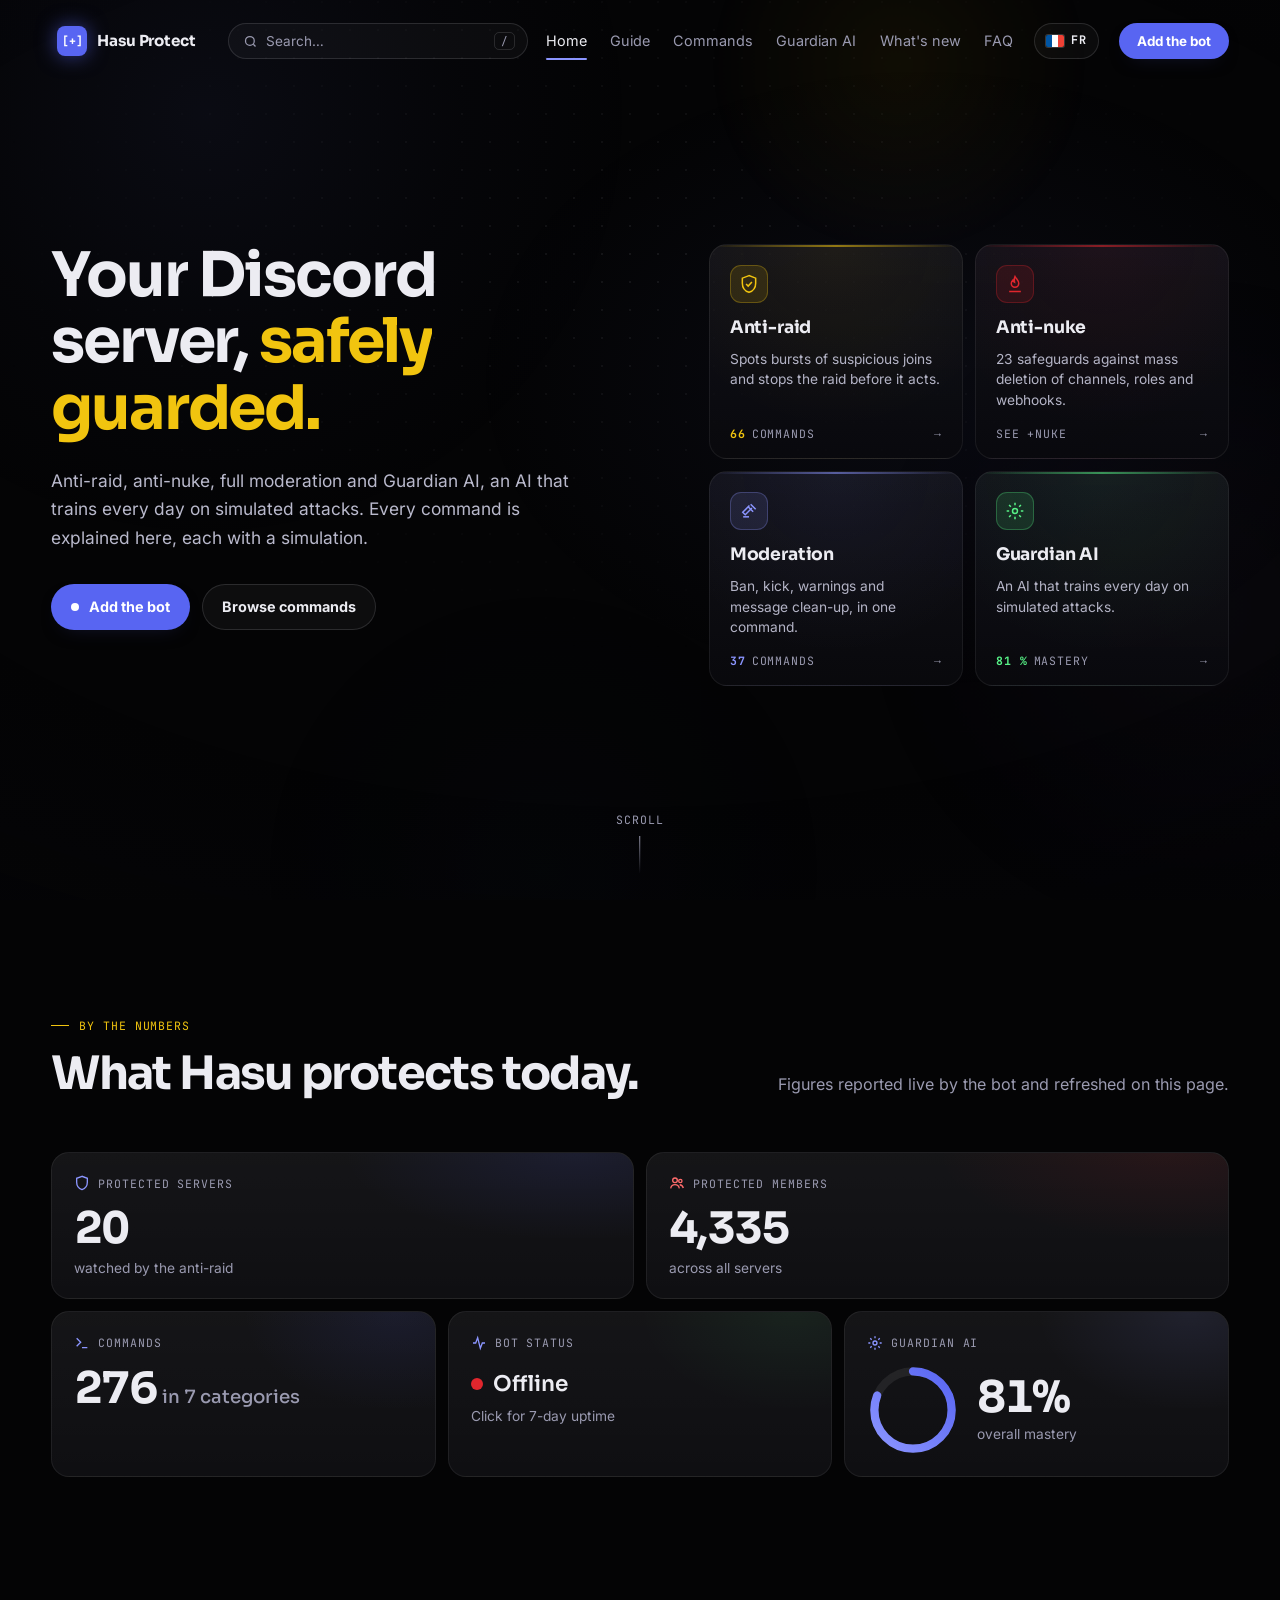
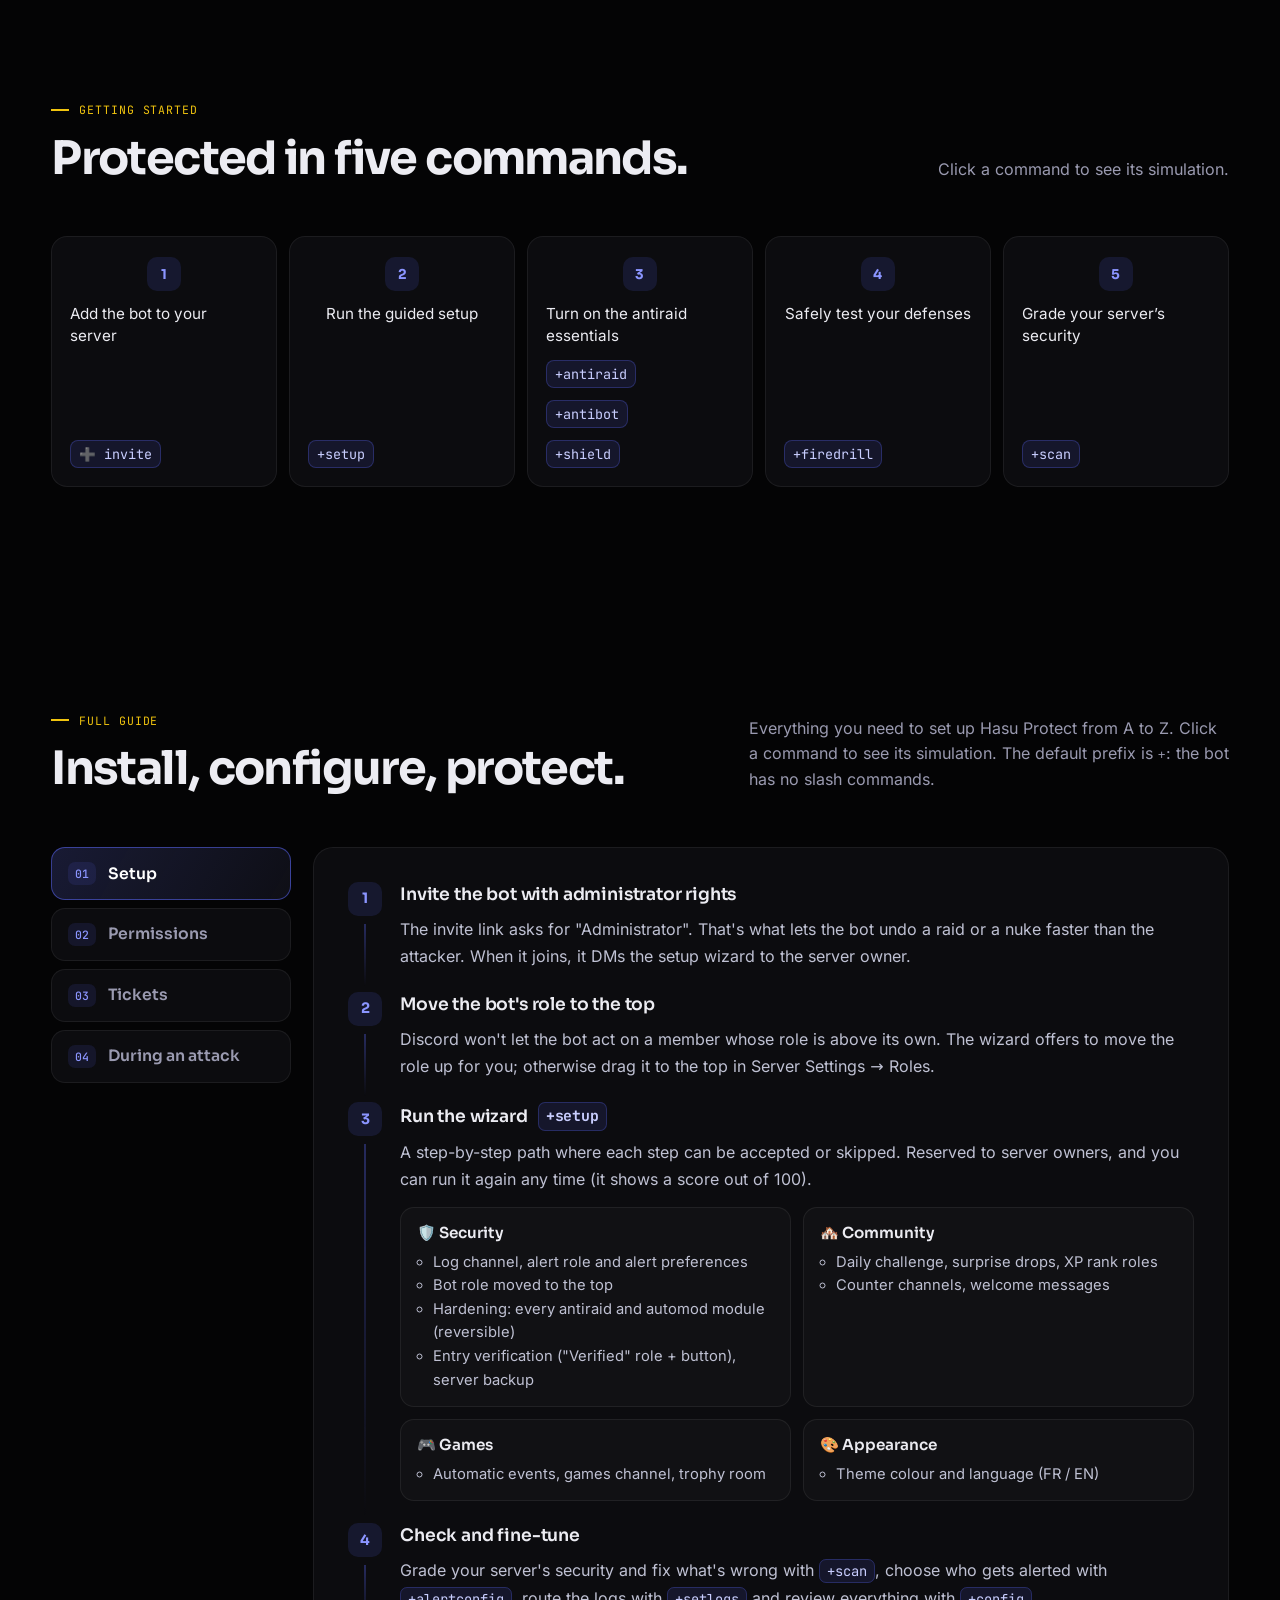
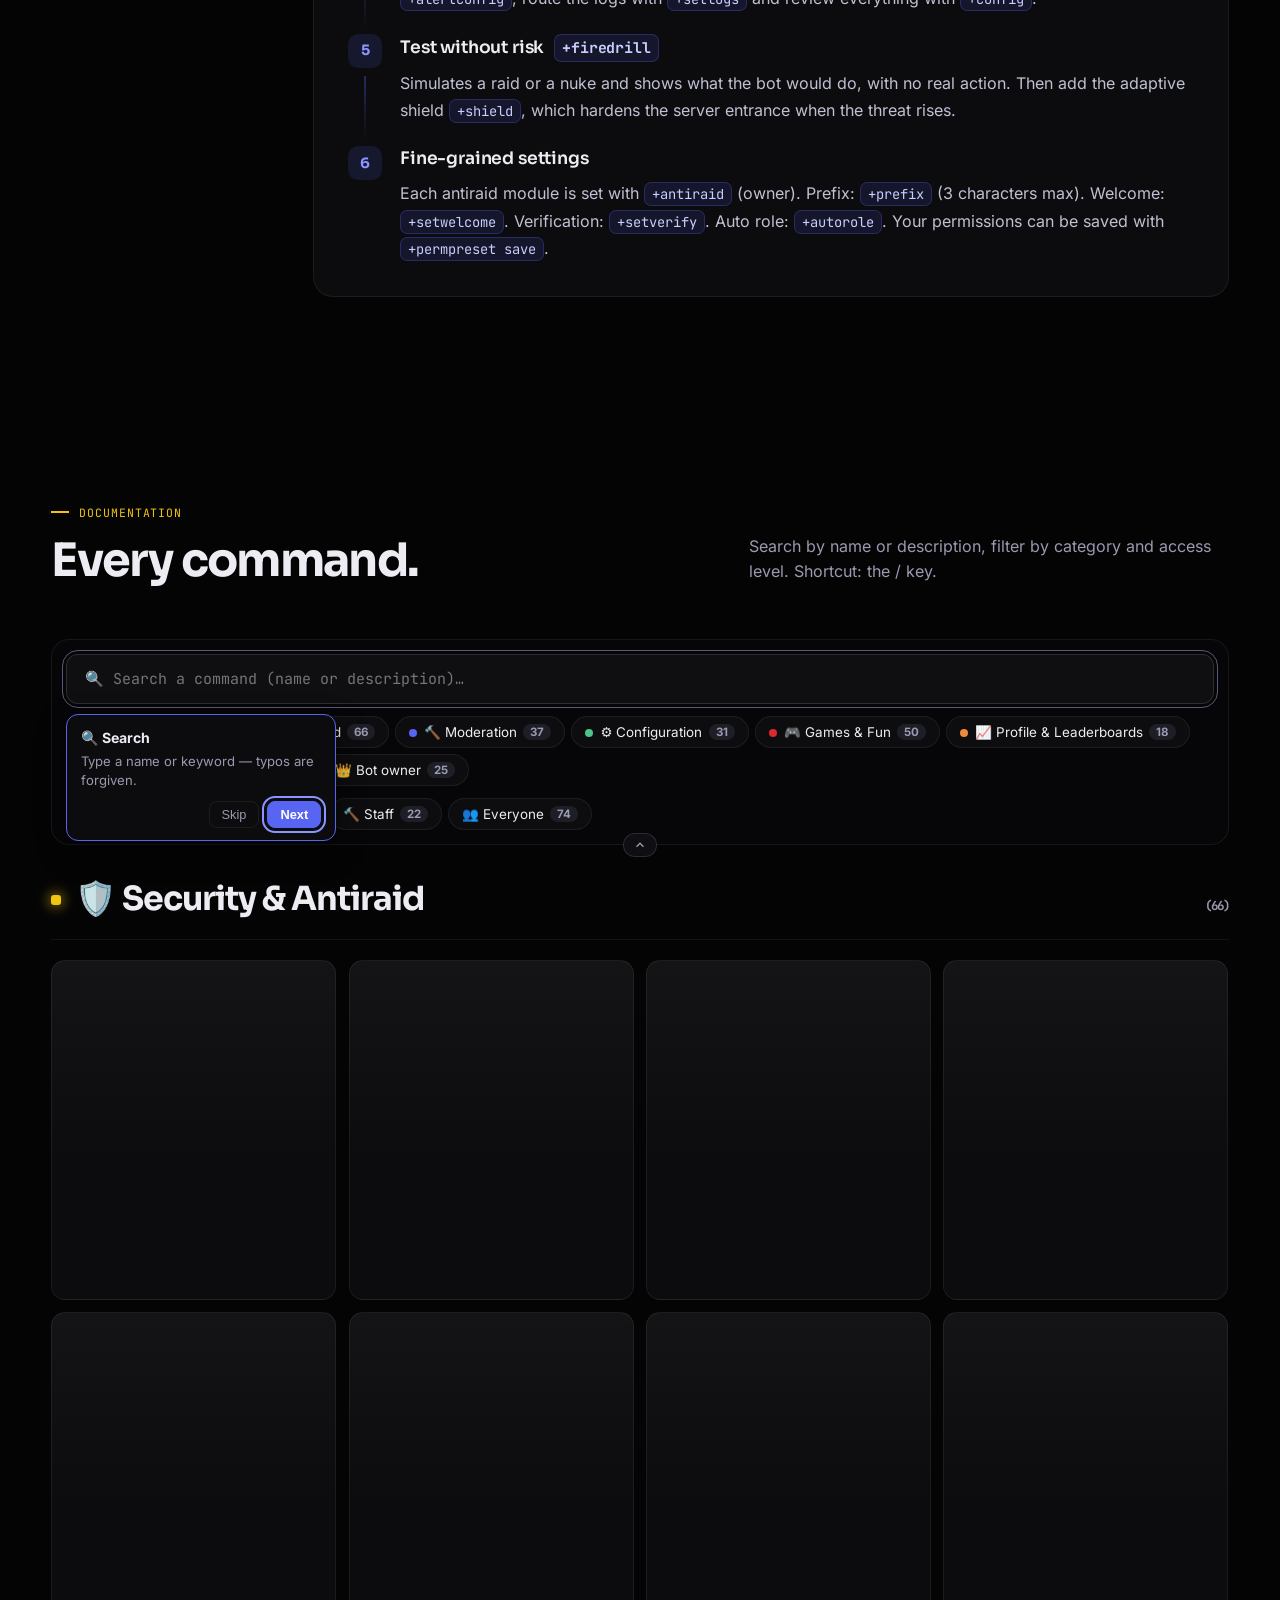
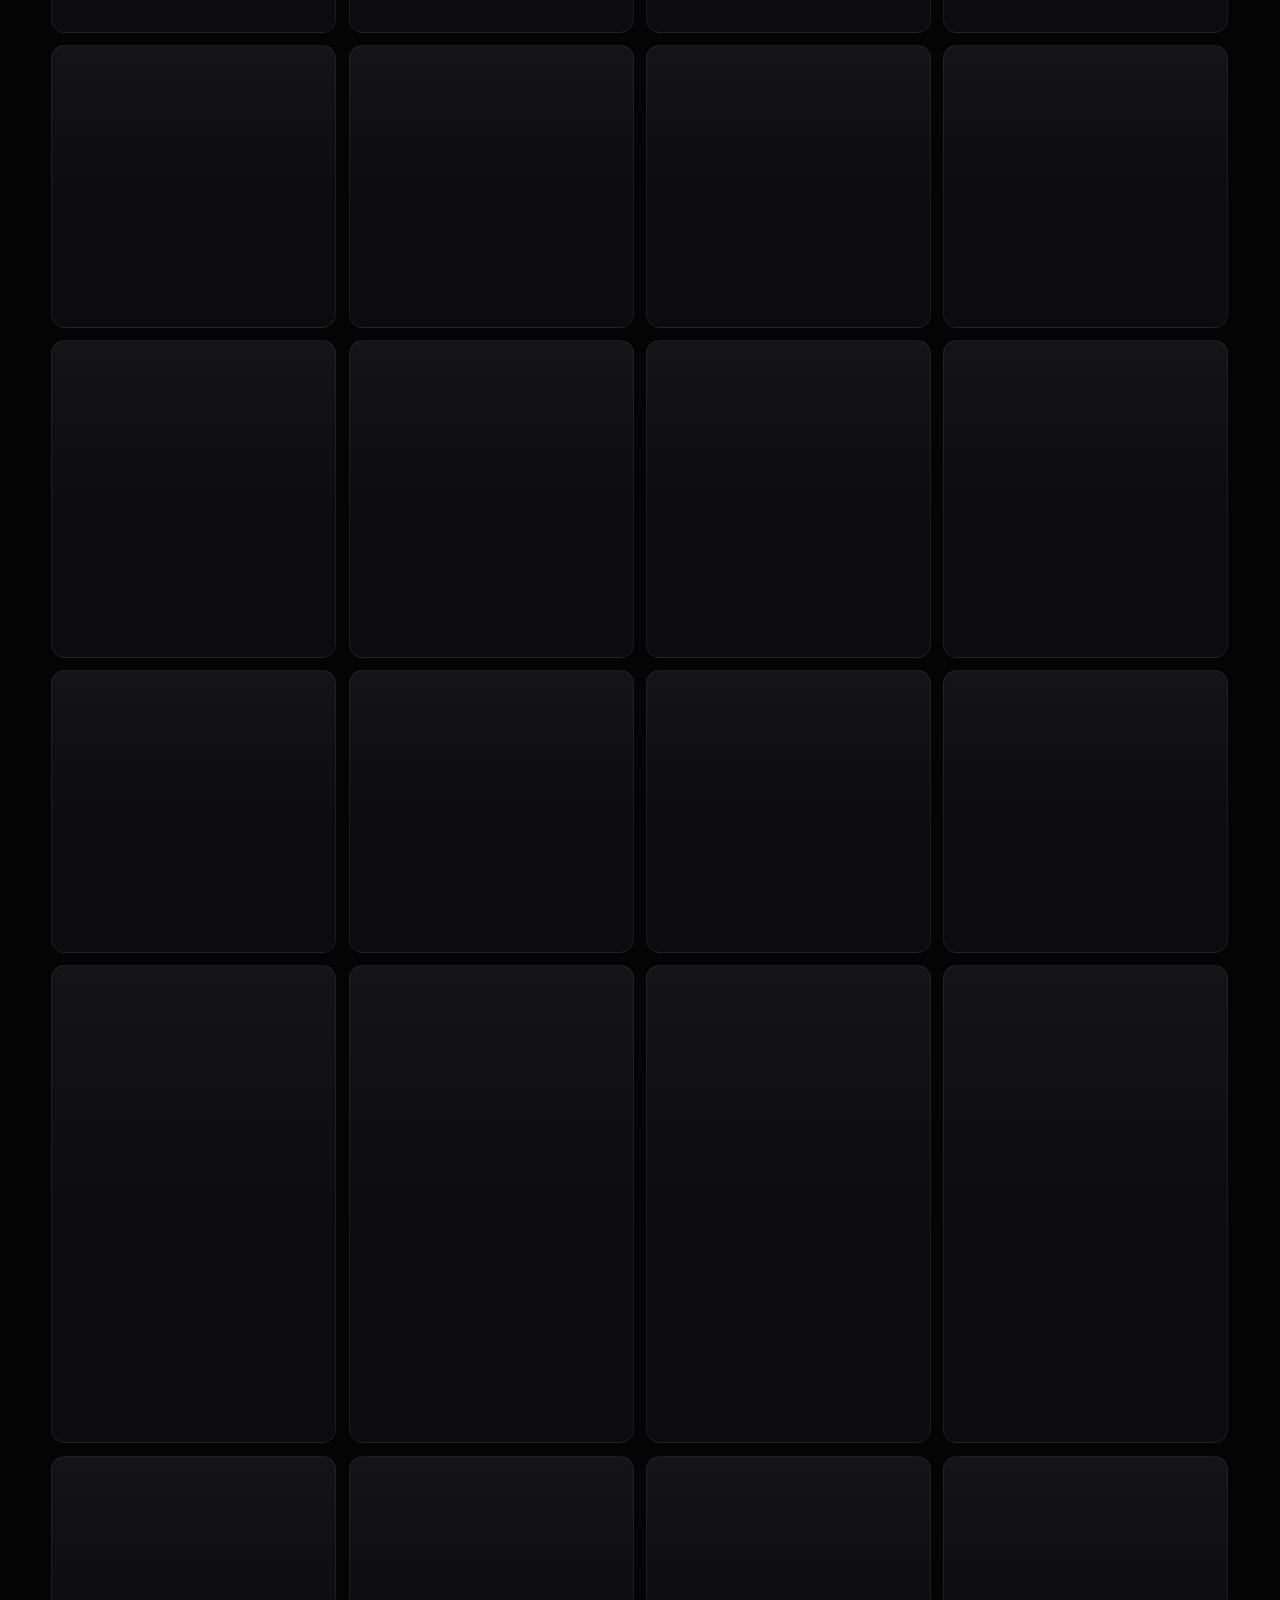
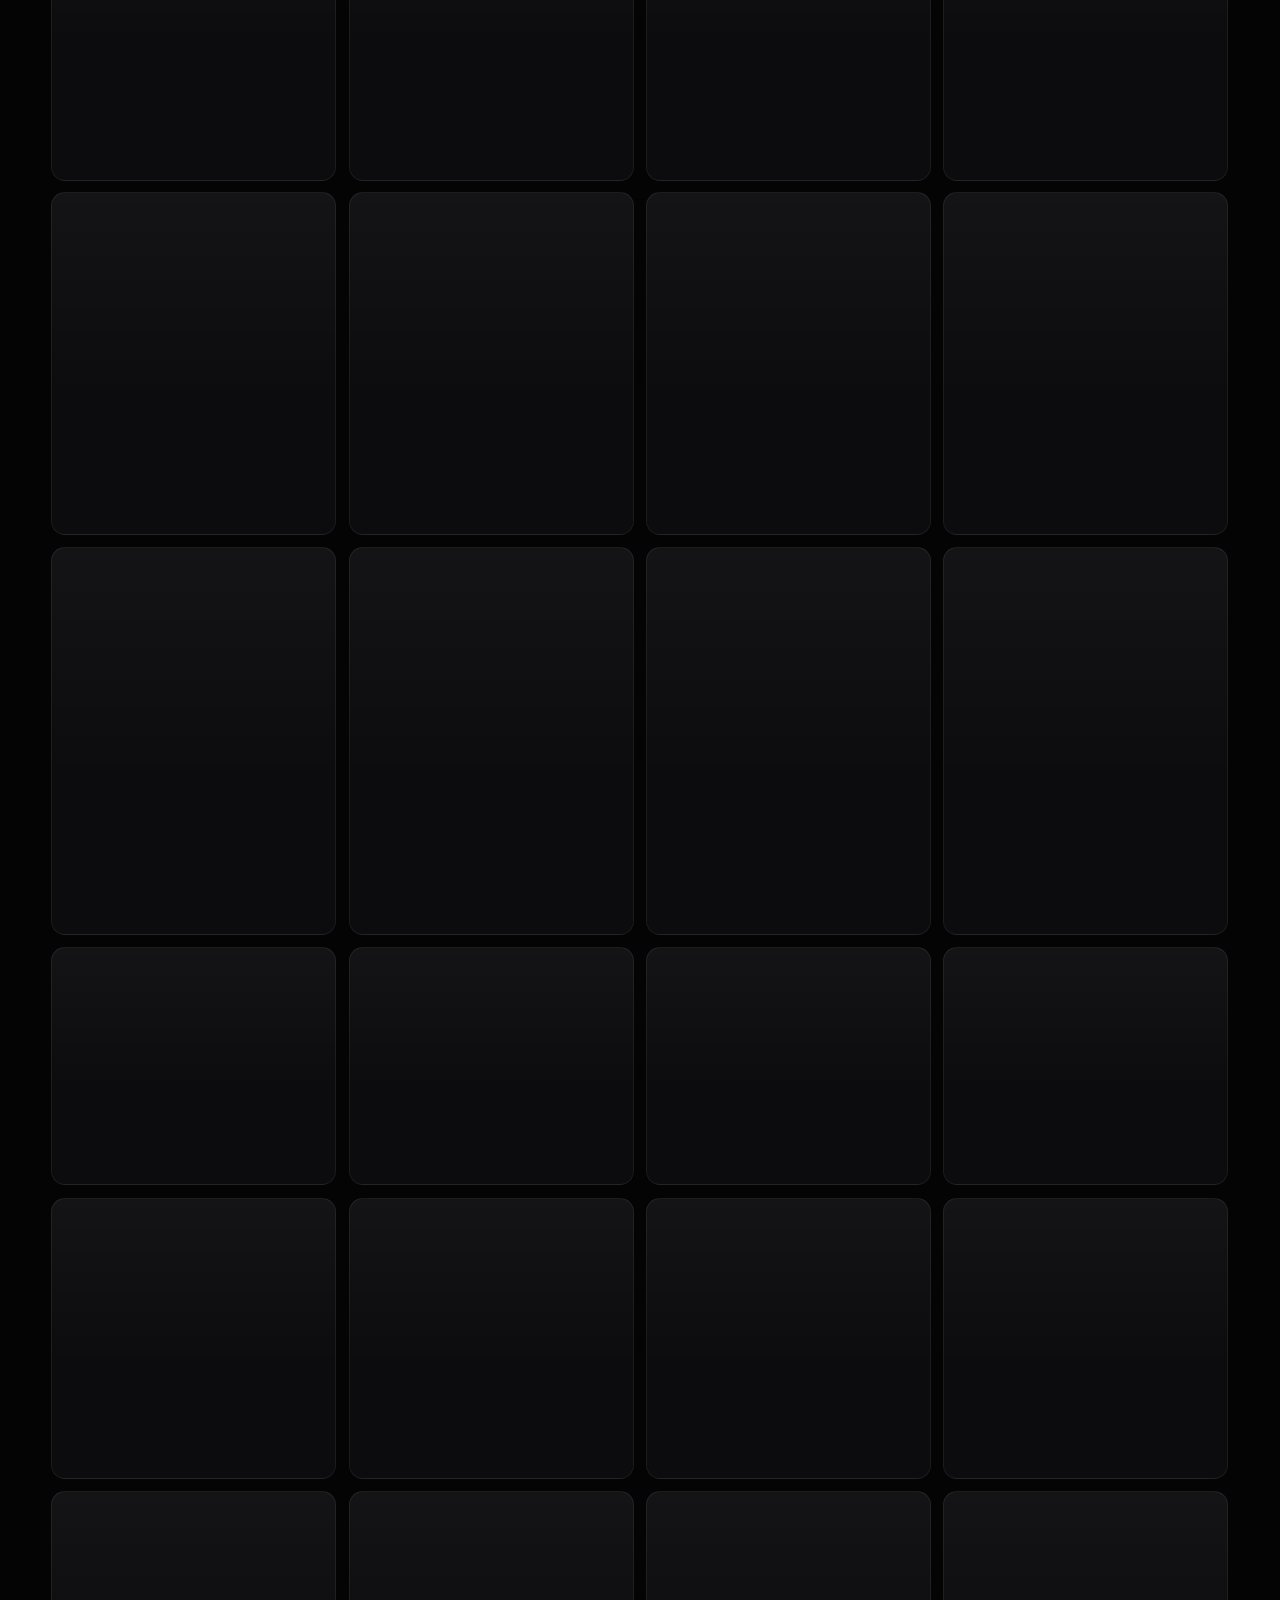
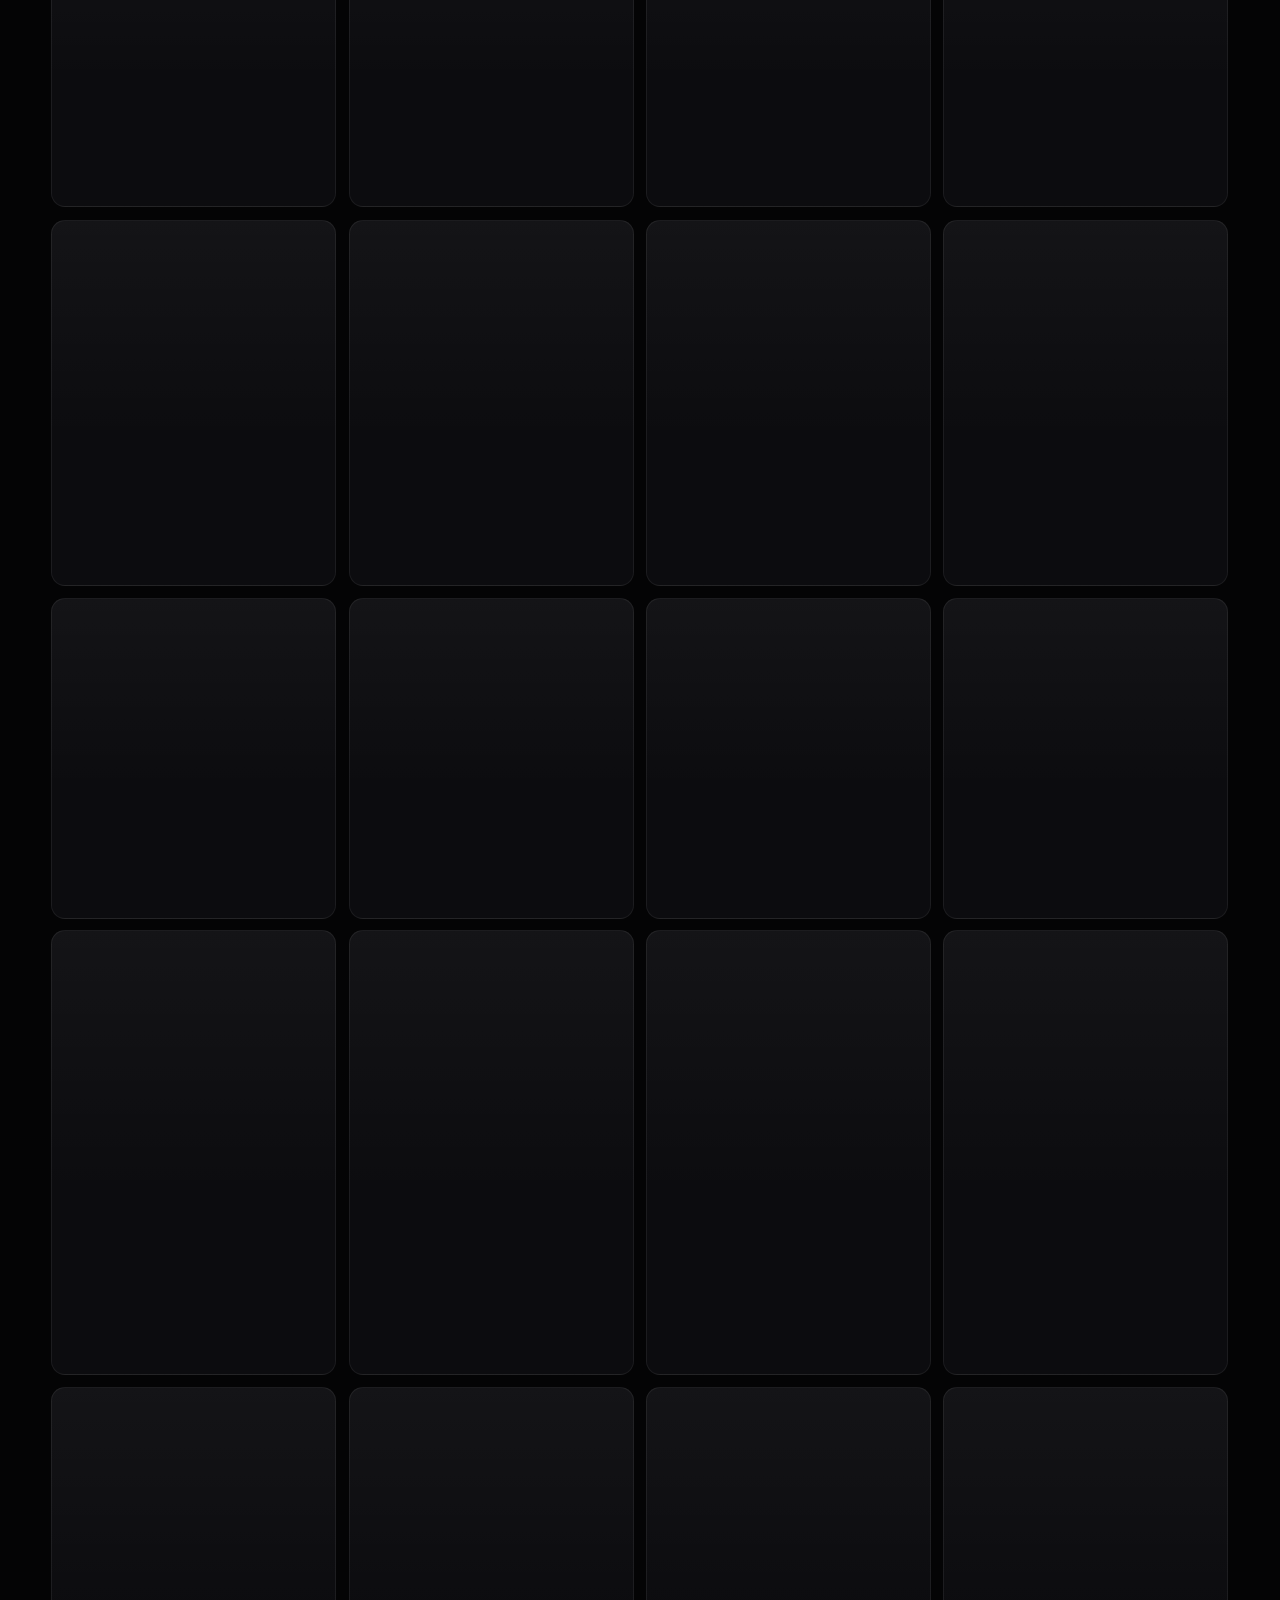
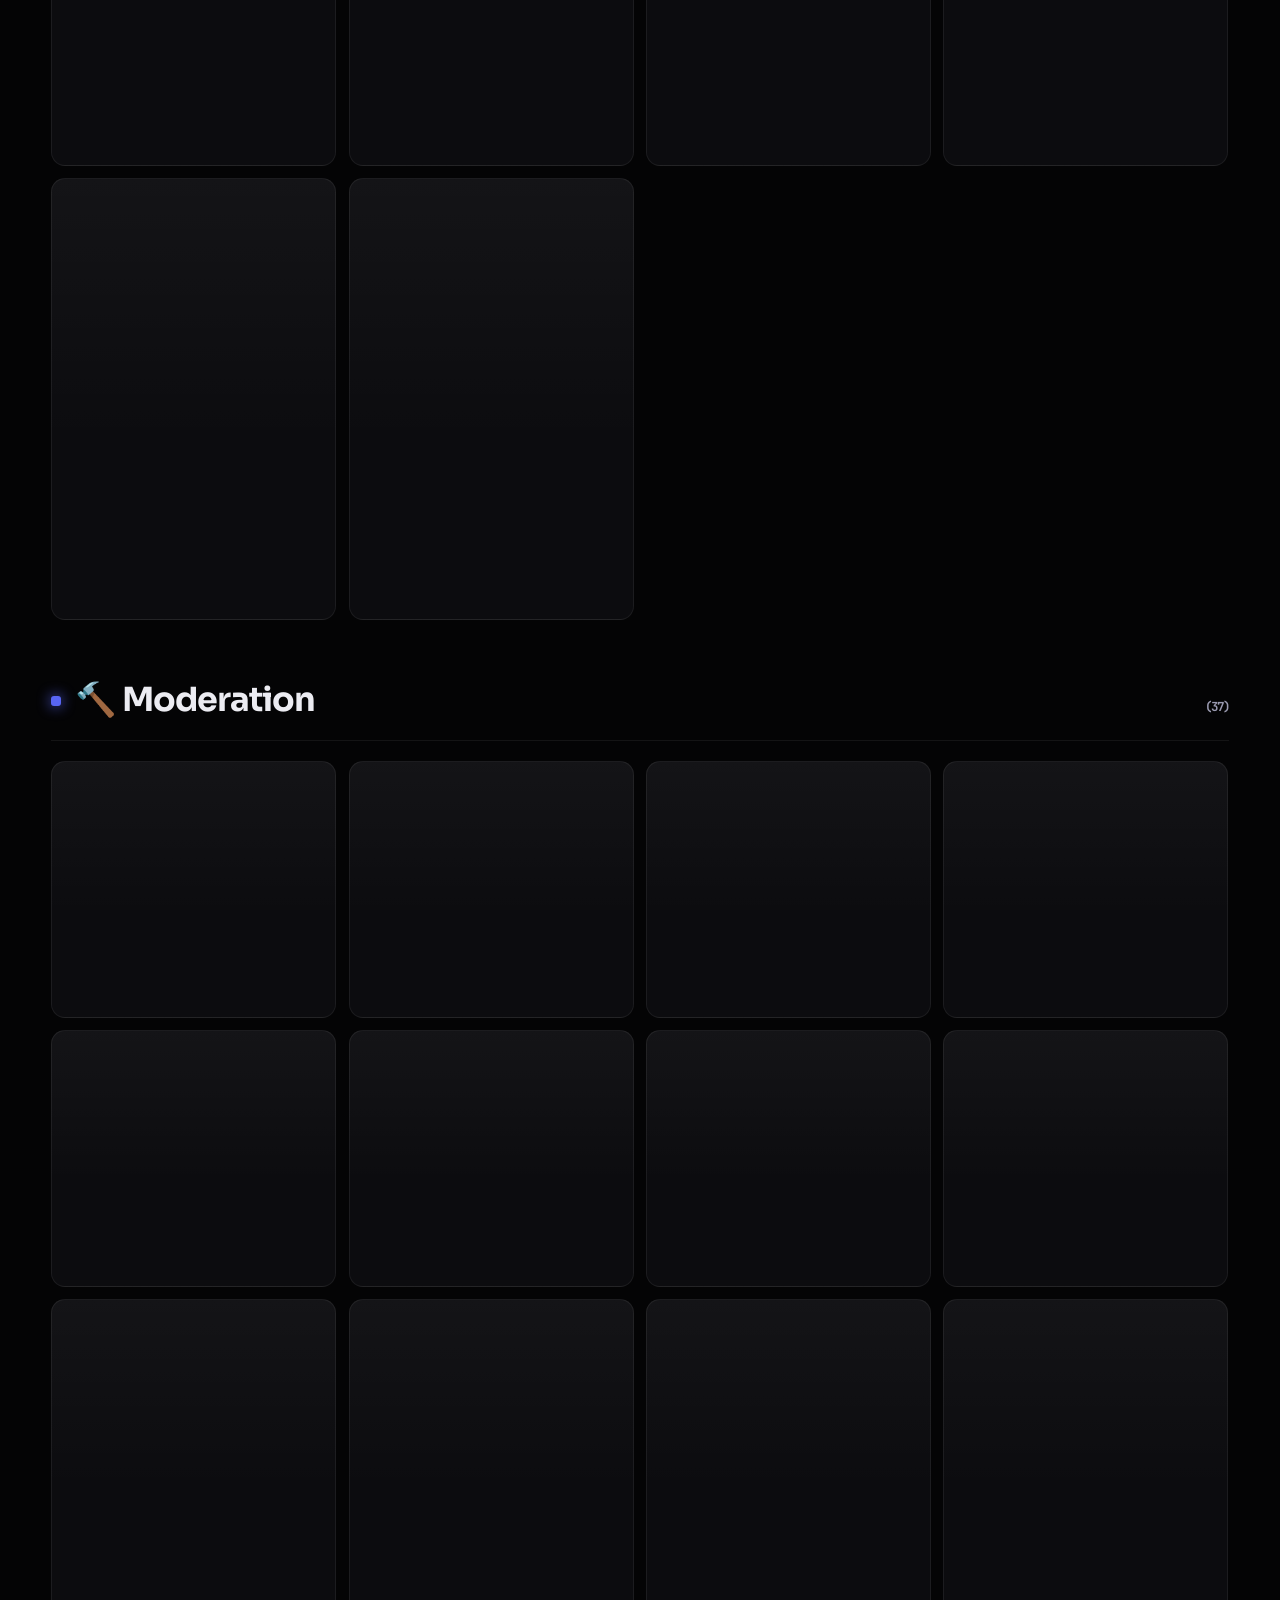
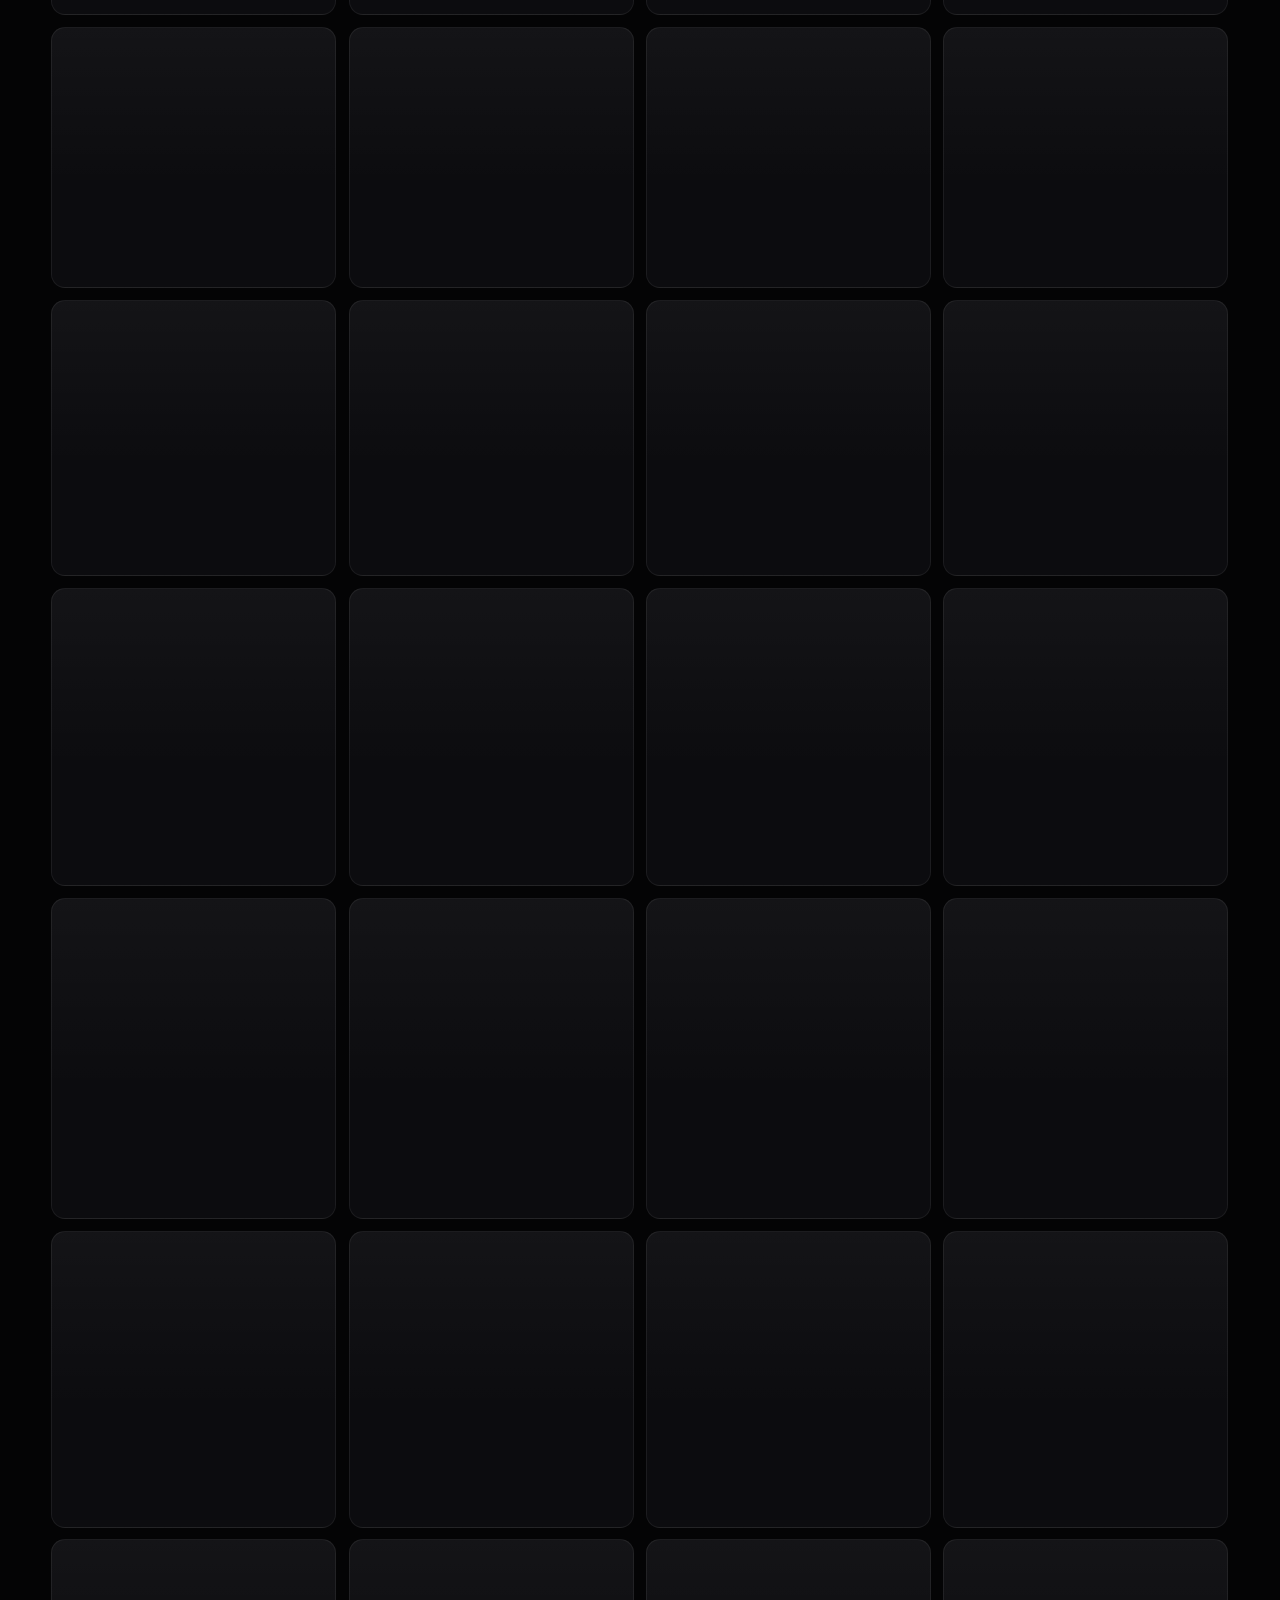
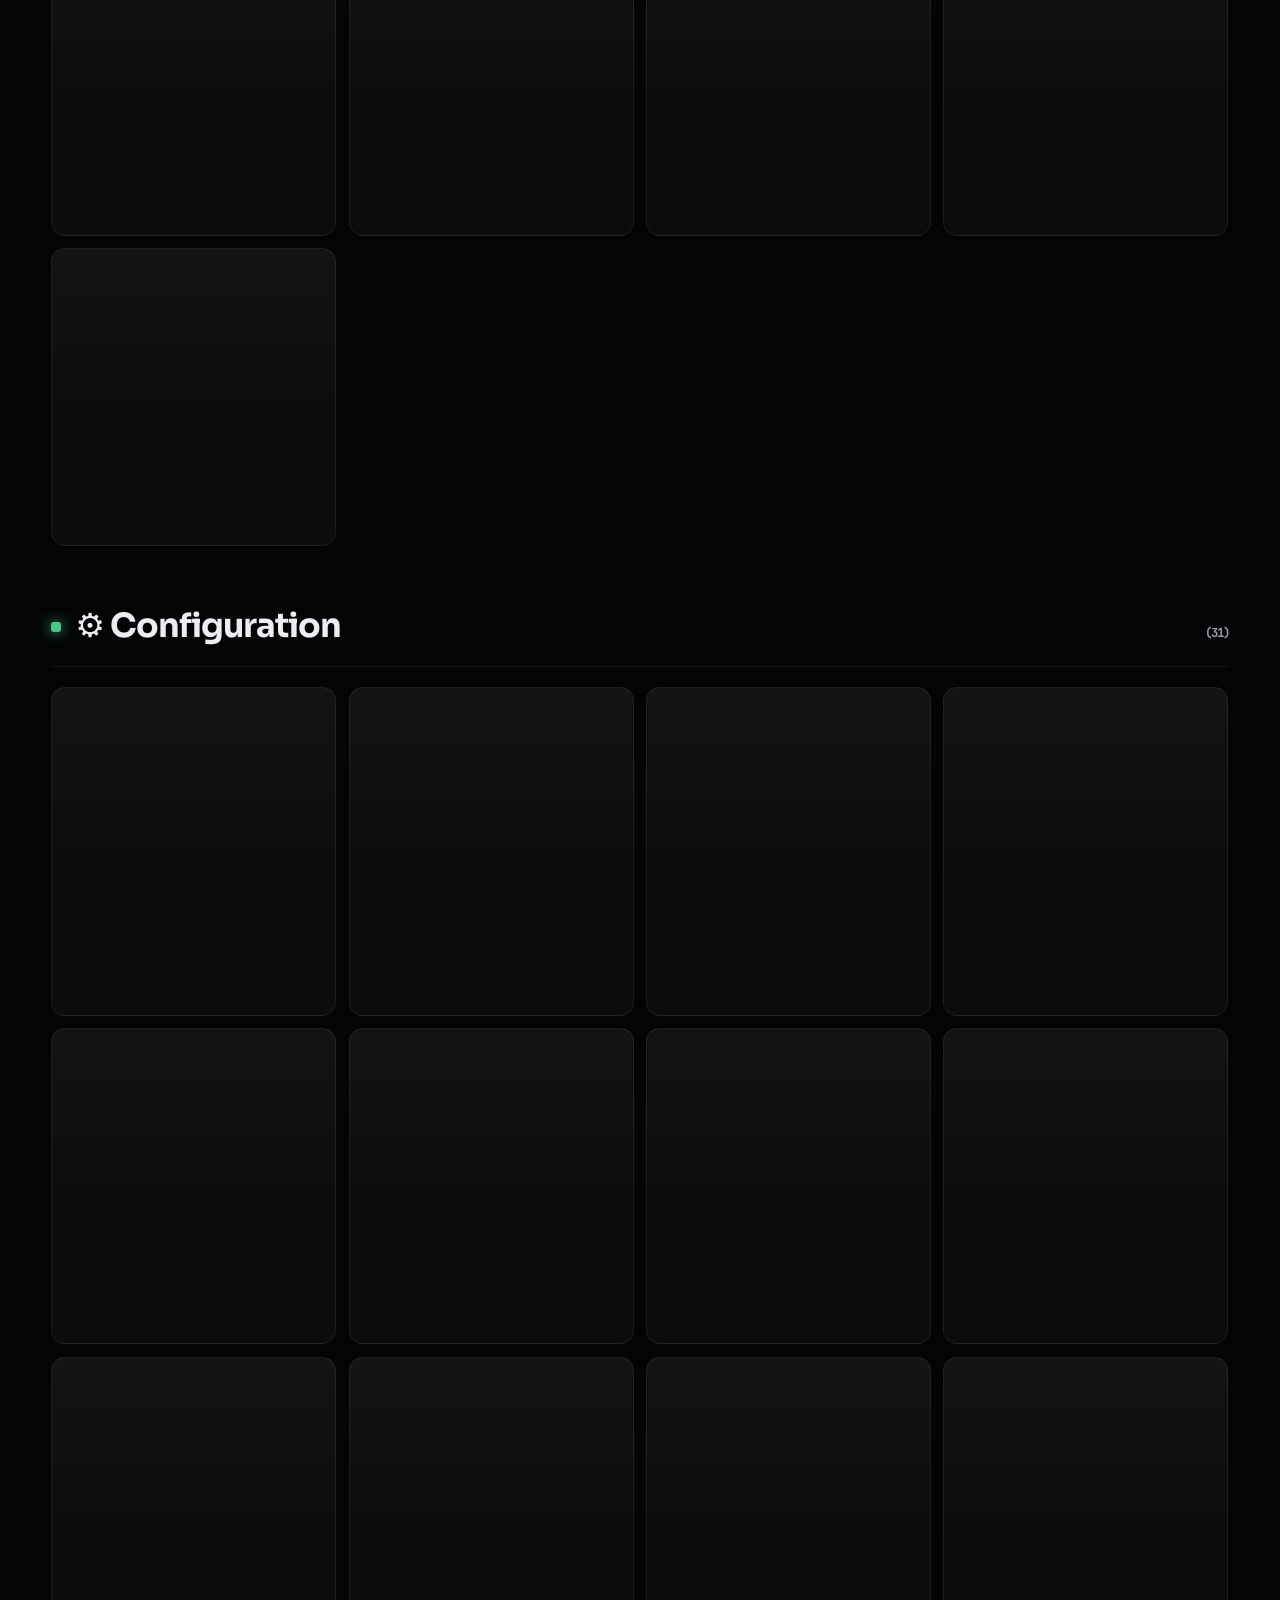
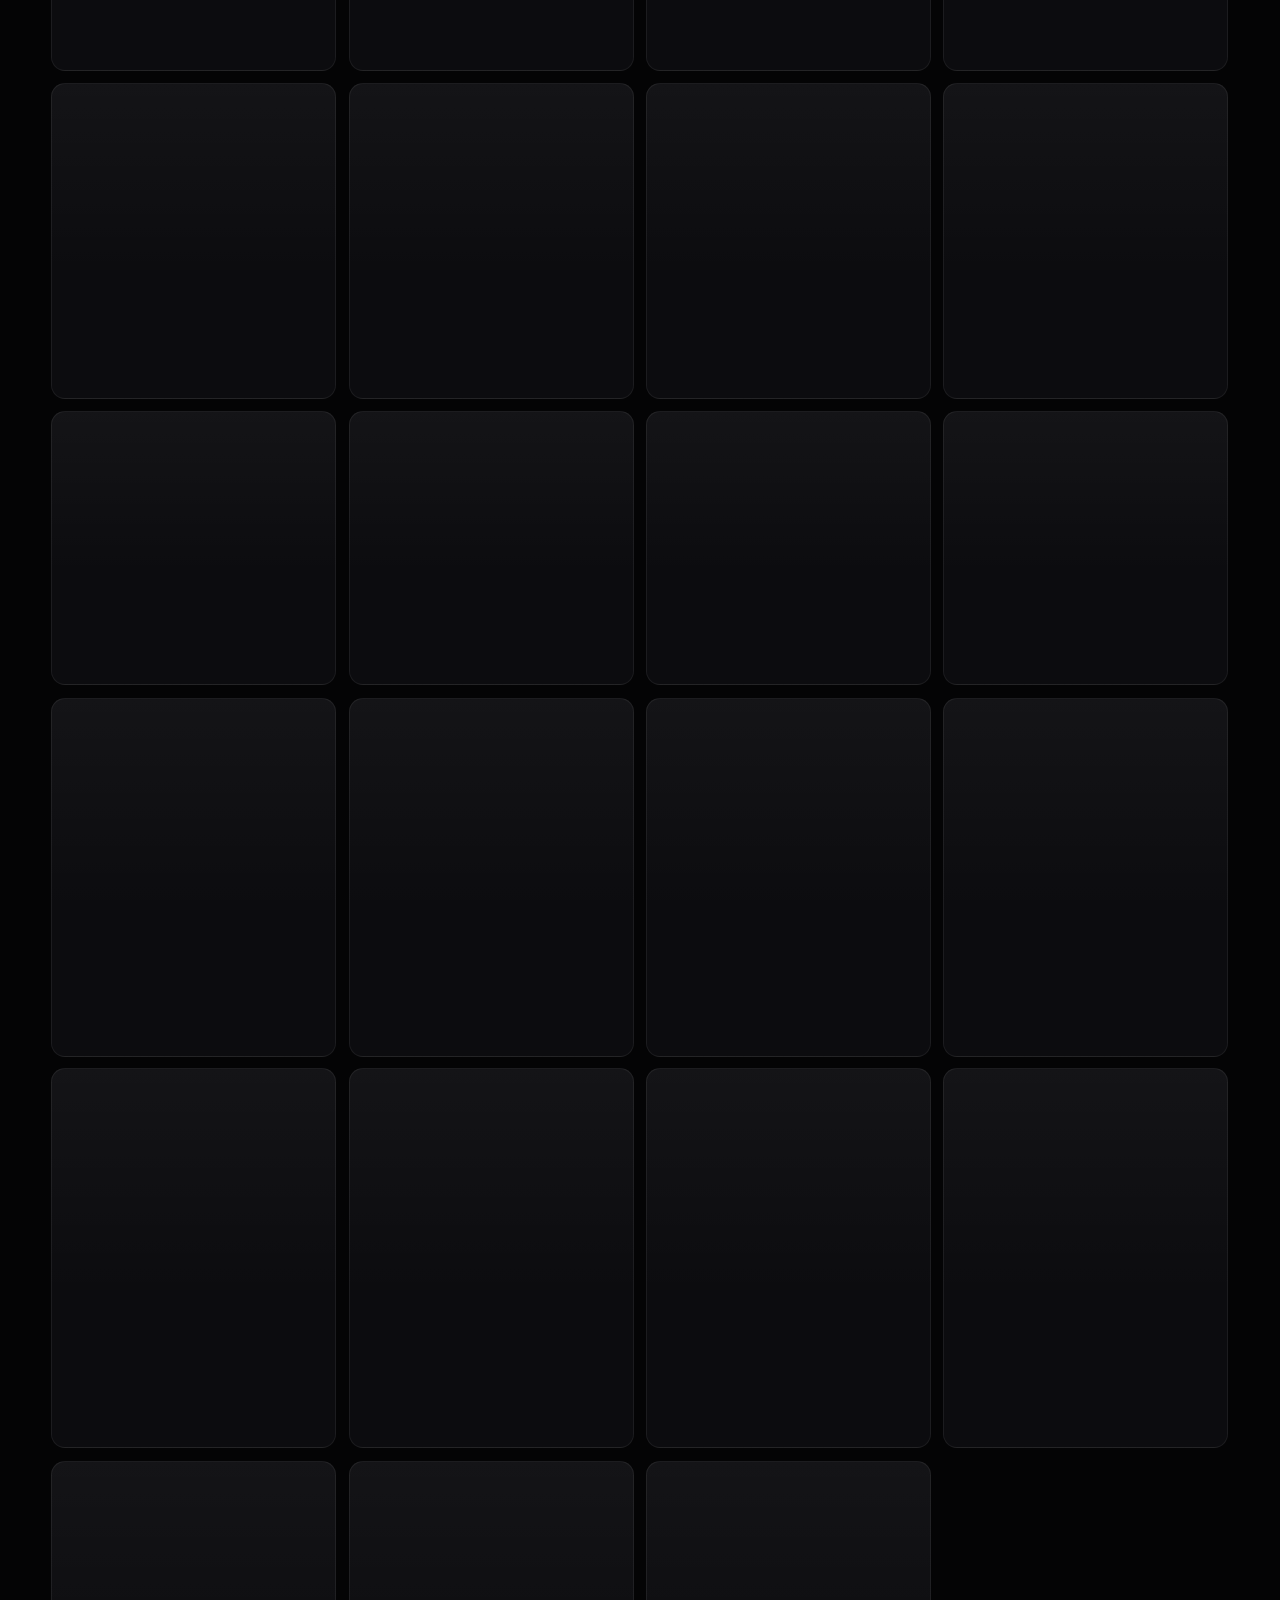
==== commit ac18e4c6: "Publier les commandes communautaires et les plages XP" ====
--- a/index.html
+++ b/index.html
@@ -15,21 +15,21 @@
 <meta http-equiv="Content-Security-Policy" content="default-src 'self'; script-src 'sha256-S/Tgn+qxxkerRBegrmaXegCYhTrjOgWZxYjLiwtHQ+U=' 'self'; style-src 'self' 'unsafe-inline'; img-src 'self' https://top.gg; font-src 'self'; connect-src 'self' https://raw.githubusercontent.com https://abacus.jasoncameron.dev https://rapid-sound-6a32.teamfunnysgames.workers.dev; object-src 'none'; worker-src 'self'; base-uri 'self'; form-action 'none'">
 <meta name="referrer" content="no-referrer">
 <meta name="color-scheme" content="dark">
-<meta name="description" content="Bot Discord de modération et sécurité : antiraid, anti-nuke, Guardian AI et 275 commandes — documentation complète et interactive.">
+<meta name="description" content="Bot Discord de modération et sécurité : antiraid, anti-nuke, Guardian AI et 276 commandes — documentation complète et interactive.">
 <meta property="og:image" content="https://saliox.github.io/hasu-protect-docs/assets/og-banner.jpg"><meta property="og:image:width" content="1200"><meta property="og:image:height" content="630"><meta name="twitter:image" content="https://saliox.github.io/hasu-protect-docs/assets/og-banner.jpg"><meta name="theme-color" content="#07070A"><link rel="manifest" href="manifest.webmanifest"><link rel="apple-touch-icon" href="assets/icon-192.png">
 <link rel="icon" type="image/svg+xml" href="favicon.svg">
 <link rel="canonical" href="https://saliox.github.io/hasu-protect-docs/">
 <meta property="og:type" content="website">
 <meta property="og:site_name" content="[+] Hasu Protect">
 <meta property="og:title" content="[+] Hasu Protect — Documentation">
-<meta property="og:description" content="Bot Discord de modération et sécurité : antiraid, anti-nuke, Guardian AI et 275 commandes — documentation complète et interactive.">
+<meta property="og:description" content="Bot Discord de modération et sécurité : antiraid, anti-nuke, Guardian AI et 276 commandes — documentation complète et interactive.">
 <meta property="og:url" content="https://saliox.github.io/hasu-protect-docs/">
 <!-- og:image / twitter:image : bannière du bot (assets/og-banner.jpg), pas une capture d'écran du site. -->
 <meta name="twitter:card" content="summary_large_image">
 <meta name="twitter:title" content="[+] Hasu Protect — Documentation">
-<meta name="twitter:description" content="Bot Discord de modération et sécurité : antiraid, anti-nuke, Guardian AI et 275 commandes — documentation complète et interactive.">
-<script type="application/ld+json">{"@context":"https://schema.org","@type":"SoftwareApplication","name":"[+] Hasu Protect","applicationCategory":"SecurityApplication","operatingSystem":"Discord","inLanguage":"fr","description":"Bot Discord de modération et sécurité : antiraid, anti-nuke, Guardian AI et 275 commandes — documentation complète et interactive.","url":"https://saliox.github.io/hasu-protect-docs/","image":"https://saliox.github.io/hasu-protect-docs/assets/capture-securite.jpg","offers":{"@type":"Offer","price":"0","priceCurrency":"EUR"},"featureList":["🛡️ Sécurité & Antiraid","🔨 Modération","⚙️ Configuration","🎮 Jeux & Fun","📈 Profil & Classements","🏘️ Communauté & Utilitaires","👑 Owner du bot"]}</script>
-<script type="application/ld+json">{"@context":"https://schema.org","@type":"FAQPage","mainEntity":[{"@type":"Question","name":"Quelles permissions faut-il donner au bot ?","acceptedAnswer":{"@type":"Answer","text":"Le lien d'invitation demande « Administrateur » : pour stopper un nuke, le bot doit pouvoir agir sur les rôles, salons, webhooks et bannissements plus vite que l'attaquant. Après l'installation, +scan indique si quelque chose cloche."}},{"@type":"Question","name":"Le bot est-il gratuit ?","acceptedAnswer":{"@type":"Answer","text":"Oui — les 275 commandes sont accessibles gratuitement. Pour soutenir le bot, votez sur top.gg (+vote, gratuit, toutes les 12 h)."}},{"@type":"Question","name":"On me raid, je fais quoi tout de suite ?","acceptedAnswer":{"@type":"Answer","text":"+panic verrouille tout le serveur d'un coup. Ensuite +shield smart lève le bouclier adaptatif, +quarantine isole les comptes suspects et +undo répare les dégâts."}},{"@type":"Question","name":"C'est quoi, Guardian AI ?","acceptedAnswer":{"@type":"Answer","text":"Le moteur de détection auto-apprenant du bot : il s'entraîne en continu contre une IA attaquante (jeu adverse) et apprend de chaque erreur. Son panneau d'entraînement est public sur la documentation."}},{"@type":"Question","name":"Comment savoir si le bot est en ligne et fiable ?","acceptedAnswer":{"@type":"Answer","text":"Le badge de statut de la documentation montre son état en direct ; un clic ouvre l'historique de disponibilité des 7 derniers jours, reconstruit automatiquement depuis les battements du bot."}},{"@type":"Question","name":"J'ai trouvé un bug ou j'ai une idée ?","acceptedAnswer":{"@type":"Answer","text":"+bug signale un problème directement à l'équipe, +suggest propose une amélioration votée par la communauté. Chaque correction est détaillée dans le changelog de la documentation."}}]}</script>
+<meta name="twitter:description" content="Bot Discord de modération et sécurité : antiraid, anti-nuke, Guardian AI et 276 commandes — documentation complète et interactive.">
+<script type="application/ld+json">{"@context":"https://schema.org","@type":"SoftwareApplication","name":"[+] Hasu Protect","applicationCategory":"SecurityApplication","operatingSystem":"Discord","inLanguage":"fr","description":"Bot Discord de modération et sécurité : antiraid, anti-nuke, Guardian AI et 276 commandes — documentation complète et interactive.","url":"https://saliox.github.io/hasu-protect-docs/","image":"https://saliox.github.io/hasu-protect-docs/assets/capture-securite.jpg","offers":{"@type":"Offer","price":"0","priceCurrency":"EUR"},"featureList":["🛡️ Sécurité & Antiraid","🔨 Modération","⚙️ Configuration","🎮 Jeux & Fun","📈 Profil & Classements","🏘️ Communauté & Utilitaires","👑 Owner du bot"]}</script>
+<script type="application/ld+json">{"@context":"https://schema.org","@type":"FAQPage","mainEntity":[{"@type":"Question","name":"Quelles permissions faut-il donner au bot ?","acceptedAnswer":{"@type":"Answer","text":"Le lien d'invitation demande « Administrateur » : pour stopper un nuke, le bot doit pouvoir agir sur les rôles, salons, webhooks et bannissements plus vite que l'attaquant. Après l'installation, +scan indique si quelque chose cloche."}},{"@type":"Question","name":"Le bot est-il gratuit ?","acceptedAnswer":{"@type":"Answer","text":"Oui — les 276 commandes sont accessibles gratuitement. Pour soutenir le bot, votez sur top.gg (+vote, gratuit, toutes les 12 h)."}},{"@type":"Question","name":"On me raid, je fais quoi tout de suite ?","acceptedAnswer":{"@type":"Answer","text":"+panic verrouille tout le serveur d'un coup. Ensuite +shield smart lève le bouclier adaptatif, +quarantine isole les comptes suspects et +undo répare les dégâts."}},{"@type":"Question","name":"C'est quoi, Guardian AI ?","acceptedAnswer":{"@type":"Answer","text":"Le moteur de détection auto-apprenant du bot : il s'entraîne en continu contre une IA attaquante (jeu adverse) et apprend de chaque erreur. Son panneau d'entraînement est public sur la documentation."}},{"@type":"Question","name":"Comment savoir si le bot est en ligne et fiable ?","acceptedAnswer":{"@type":"Answer","text":"Le badge de statut de la documentation montre son état en direct ; un clic ouvre l'historique de disponibilité des 7 derniers jours, reconstruit automatiquement depuis les battements du bot."}},{"@type":"Question","name":"J'ai trouvé un bug ou j'ai une idée ?","acceptedAnswer":{"@type":"Answer","text":"+bug signale un problème directement à l'équipe, +suggest propose une amélioration votée par la communauté. Chaque correction est détaillée dans le changelog de la documentation."}}]}</script>
 <title>[+] Hasu Protect — Documentation</title>
 <style>
 :root{--bg:#0b0b12;--card:#15151f;--card2:#1c1c2a;--gold:#F1C40F;--purple:#5865F2;--txt:#e7e7ee;--mut:#9a9ab0;--line:#262635}
@@ -1155,7 +1155,7 @@
       </div>
       <div class="hp-tile hp-reveal">
         <span class="lab hp-mono"><svg viewBox="0 0 24 24" fill="none" stroke="currentColor" stroke-width="2"><path d="m4 17 6-6-6-6"/><path d="M12 19h8"/></svg><span data-lang="fr">Commandes</span><span data-lang="en">Commands</span></span>
-        <div class="hp-num"><span data-src="bCmds">275</span><small data-lang="fr">dans <span data-src="bCats">7</span> catégories</small><small data-lang="en">in <span data-src="bCats">7</span> categories</small></div>
+        <div class="hp-num"><span data-src="bCmds">276</span><small data-lang="fr">dans <span data-src="bCats">7</span> catégories</small><small data-lang="en">in <span data-src="bCats">7</span> categories</small></div>
       </div>
       <div class="hp-tile status unk hp-reveal" id="hp-status" role="button" tabindex="0" style="--glow:rgba(87,242,135,.14)">
         <span class="lab hp-mono"><svg viewBox="0 0 24 24" fill="none" stroke="currentColor" stroke-width="2"><path d="M3 12h4l3-8 4 16 3-8h4"/></svg><span data-lang="fr">État du bot</span><span data-lang="en">Bot status</span></span>
@@ -1343,7 +1343,7 @@
   <div class="topbtns"><button id="lang" class="langbtn" type="button" aria-label="Language / Langue">EN</button><button id="theme" class="langbtn" type="button" aria-label="Thème clair / sombre">☀️</button></div>
   <h1><span class="b">[+]</span> Hasu Protect</h1>
   <p data-i18n="tagline">Documentation des commandes — bot de modération &amp; sécurité Discord</p>
-  <div class="badges"><span class="badge"><b id="bCmds">275</b> <span data-i18n="cmds">commandes</span></span><span class="badge"><b id="bCats">7</b> <span data-i18n="cats">catégories</span></span><span class="badge">🛡️ <b id="bServers">20</b> <span data-i18n="serv">serveurs protégés</span></span><span class="badge">👥 <b id="bMembers">4 340</b> <span data-i18n="prot">membres protégés</span></span><span class="badge vbadge" id="visits-badge" hidden></span></div>
+  <div class="badges"><span class="badge"><b id="bCmds">276</b> <span data-i18n="cmds">commandes</span></span><span class="badge"><b id="bCats">7</b> <span data-i18n="cats">catégories</span></span><span class="badge">🛡️ <b id="bServers">20</b> <span data-i18n="serv">serveurs protégés</span></span><span class="badge">👥 <b id="bMembers">4 340</b> <span data-i18n="prot">membres protégés</span></span><span class="badge vbadge" id="visits-badge" hidden></span></div>
   <div class="cta-row"><a class="cta" data-i18n="addbot" href="https://discord.com/oauth2/authorize?client_id=1141214226862575678&amp;permissions=8&amp;scope=bot%20applications.commands" target="_blank" rel="noopener noreferrer">➕ Ajouter le bot</a><a class="cta cta-vote" data-i18n="vote" href="https://top.gg/bot/1141214226862575678/vote" target="_blank" rel="noopener noreferrer">⭐ Voter sur top.gg</a></div>
   <div class="topgg-badge"><a href="https://top.gg/bot/1141214226862575678" target="_blank" rel="noopener noreferrer"><img data-src="https://top.gg/api/widget/1141214226862575678.svg" alt="top.gg"></a></div>
 </header>
@@ -1352,8 +1352,8 @@
 <h2>🧠 Guardian AI</h2><div class="gsub"><span data-en="Autonomous learning">Apprentissage autonome</span> · cycle #2043 · 30/08 06:41</div><div class="gbig"><div class="n">81%</div><div class="l" data-en="overall mastery">maîtrise globale</div></div><div class="gsec" data-en="Training (current cycle)">Entraînement (cycle actuel)</div><div class="gstat"><span class="k" data-en="🎯 Threat detection">🎯 Détection des menaces</span><span class="v">62%</span></div><div class="gstat"><span class="k" data-en="🟢 Spares legitimate members">🟢 Épargne les membres sains</span><span class="v">99%</span></div><div class="gstat"><span class="k" data-en="🧩 Generalization (novel cases)">🧩 Généralisation (cas inédits)</span><span class="v">99%</span></div><div class="gstat"><span class="k" data-en="📚 Examples studied">📚 Exemples étudiés</span><span class="v">33 208</span></div><div class="gstat"><span class="k" data-en="💾 Solutions memorized">💾 Solutions mémorisées</span><span class="v">553</span></div><div class="gstat"><span class="k" data-en="♻️ Errors fixed (this cycle)">♻️ Erreurs corrigées (ce cycle)</span><span class="v">0</span></div><div class="gstat"><span class="k" data-en="🔥 Difficulty (level)">🔥 Difficulté (niveau)</span><span class="v">12</span></div><div class="gsec" data-en="🎭 Adversarial game (simulated attacks)">🎭 Jeu adverse (attaques simulées)</div><div class="gstat"><span class="k" data-en="Attacks foiled">Attaques déjouées</span><span class="v">92%</span></div><div class="gsec" data-en="Offline validation (unseen cases)">Validation hors-ligne (cas jamais vus)</div><div class="gstat"><span class="k" data-en="✅ Actual accuracy">✅ Précision réelle</span><span class="v">100%</span></div><div class="gsec" data-en="Training focus areas">Axes d'entraînement</div><div class="gprot" data-en="🎯 Recognize real threats (sensitive permissions)">🎯 Reconnaître les vraies menaces (permissions sensibles)</div><div class="gprot" data-en="🎯 Verify bot authenticity (name + official ID)">🎯 Vérifier l'authenticité des bots (nom + ID officiel)</div><div class="gprot" data-en="🎯 Anticipate known Discord exploits &amp; abuse (phishing, token theft, fake staff)">🎯 Anticiper les failles &amp; abus Discord connus (phishing, vol de token, faux staff)</div><div class="gprot" data-en="🎯 VirusTotal API usage (link &amp; file checks)">🎯 Utilisation de l'API VirusTotal (vérif des liens &amp; fichiers)</div><div class="gprot" data-en="🎯 Spot known raiders on arrival">🎯 Repérer les raiders connus dès l'arrivée</div><div class="gprot" data-en="🎯 Tell a legitimate admin from a compromised account">🎯 Distinguer un admin légitime d'un compte compromis</div><div class="gprot" data-en="🎯 Reduce false alerts (anti false-positive)">🎯 Réduire les fausses alertes (anti faux-positif)</div><div class="gprot" data-en="🎯 Learn from its mistakes every cycle">🎯 Apprendre de ses erreurs à chaque cycle</div><div class="gsec" data-en="Types of errors fixed">Types d'erreurs corrigées</div><div class="gtype"><div class="row"><span data-en="Cross-server reputation">Réputation inter-serveurs</span><span>206</span></div><div class="gbar"><i style="width:100%"></i></div></div><div class="gtype"><div class="row"><span data-en="Bots &amp; apps">Bots &amp; applications</span><span>149</span></div><div class="gbar"><i style="width:72%"></i></div></div><div class="gtype"><div class="row"><span data-en="False positives avoided">Faux positifs évités</span><span>137</span></div><div class="gbar"><i style="width:67%"></i></div></div><div class="gtype"><div class="row"><span data-en="Permissions &amp; roles">Permissions &amp; rôles</span><span>55</span></div><div class="gbar"><i style="width:27%"></i></div></div><div class="gtype"><div class="row"><span data-en="Edge cases">Cas limites</span><span>4</span></div><div class="gbar"><i style="width:2%"></i></div></div><div class="gtype"><div class="row"><span data-en="Accounts &amp; joins">Comptes &amp; arrivées</span><span>2</span></div><div class="gbar"><i style="width:1%"></i></div></div>
 </div><div class="gnext" id="gnext">🔄 Actualisation auto dans 120 s</div></aside>
   <main class="main">
-  <div class="changelog"><h2><span data-i18n="lastup">📰 Dernière mise à jour —</span> <span data-lang="fr">XP vocal, activité et aide</span><span data-lang="en">Voice XP, activity and help</span></h2><div class="ver"><span data-lang="fr">6 notes · publiées le 27 novembre 2026 à 21:50</span><span data-lang="en">6 notes · published 27 November 2026, 21:50</span></div><ul data-lang="fr" class="cl-list"><li><details class="cln"><summary><code>+</code> <strong>Amélioration : journaux vocaux</strong></summary>Les mutes, sourdines et timeouts restent tracés lors de changements simultanés ou d’un retard d’audit. Une déconnexion forcée probable s’affiche séparément, avec une attribution signalée comme incertaine.</details></li><li><details class="cln"><summary><code>+</code> <strong>Amélioration : sommaire de l'aide</strong></summary>Le bouton Sommaire de <code>+help</code> liste les pages : saisis un numéro pour ouvrir directement la page dans le même message.</details></li><li><details class="cln"><summary><code>+</code> <strong>Ajout : réglages des bonus XP</strong></summary>Un owner peut activer ou désactiver séparément les deux bonus et régler leurs montants. Exemple : <code>+xpbonus activite 150</code> fixe le bonus d'activité à 150 %.</details></li><li><details class="cln"><summary><code>+</code> <strong>Ajout : série de jours actifs</strong></summary>Cinq activités admises dans une journée donnent un bonus qui augmente de 5 XP par jour consécutif, jusqu'à 30 XP avant les multiplicateurs. Un jour manqué recommence la série.</details></li><li><details class="cln"><summary><code>+</code> <strong>Ajout : bonus d'activité quotidienne</strong></summary>Les 5e, 15e et 30e activités admises du jour ajoutent 10, 15 et 25 XP avant les multiplicateurs ; un message et une minute vocale comptent chacun au plus une fois par minute.</details></li><li><details class="cln"><summary><code>+</code> <strong>Amélioration : XP vocal</strong></summary>Casque coupé : 70 % du gain ; micro coupé seul : 85 %. Partager son écran avec au moins un autre membre humain double l'XP, même si cette personne a coupé le casque.</details></li></ul><ul data-lang="en" class="cl-list"><li><details class="cln"><summary><code>+</code> <strong>Improvement: voice logs</strong></summary>Mutes, deafening and timeouts remain logged through simultaneous changes or audit delays. A probable forced disconnect appears separately, with uncertain attribution clearly marked.</details></li><li><details class="cln"><summary><code>+</code> <strong>Improvement: help contents</strong></summary>The Contents button in <code>+help</code> lists its pages: enter a number to open that page in the same message.</details></li><li><details class="cln"><summary><code>+</code> <strong>Added: XP bonus settings</strong></summary>An owner can enable or disable the two bonuses separately and adjust their amounts. Example: <code>+xpbonus activite 150</code> sets the activity bonus to 150%.</details></li><li><details class="cln"><summary><code>+</code> <strong>Added: active-day streak</strong></summary>Five admitted activities in one day earn a bonus that grows by 5 XP per consecutive day, up to 30 XP before multipliers. A missed day resets the streak.</details></li><li><details class="cln"><summary><code>+</code> <strong>Added: daily activity bonus</strong></summary>The 5th, 15th and 30th admitted activities of the day add 10, 15 and 25 XP before multipliers; a message and a voice minute each count at most once per minute.</details></li><li><details class="cln"><summary><code>+</code> <strong>Improvement: voice XP</strong></summary>Deafened: 70% of the gain; mic muted only: 85%. Screen sharing with at least one other human member doubles XP, even if that person is deafened.</details></li></ul>
-    <button id="moreBtn" class="more" data-count="77" data-label="▼ Voir tout l'historique (77)">▼ Voir tout l'historique (77)</button>
+  <div class="changelog"><h2><span data-i18n="lastup">📰 Dernière mise à jour —</span> <span data-lang="fr">Commandes communautaires</span><span data-lang="en">Community commands</span></h2><div class="ver"><span data-lang="fr">8 notes · publiées le 28 novembre 2026 à 00:45</span><span data-lang="en">8 notes · published 28 November 2026, 00:45</span></div><ul data-lang="fr" class="cl-list"><li><details class="cln"><summary><code>+</code> <strong>Amélioration : quarantaine sécurisée</strong></summary><code>+quarantine @membre</code> refuse un rôle d'isolement devenu administrateur et signale les salons non verrouillés. Les rapports privés évitent les owners révoqués ; <code>+undo</code> vérifie aussi ce rôle.</details></li><li><details class="cln"><summary><code>+</code> <strong>Ajout : plages bonus XP</strong></summary>Un owner définit 18:00–21:00 avec <code>+xphours add 18:00 21:00</code>, puis <code>+xphours on</code>. <code>+xphours curve</code> montre la progression ; le nouveau facteur suit par défaut la courbe du serveur et reste plafonné à ×2.</details></li><li><details class="cln"><summary><code>+</code> <strong>Amélioration : stickies à distance</strong></summary><code>+sticky list</code> envoie la liste en privé ; le texte des salons non visibles et des fils privés reste masqué. <code>+sticky off #salon</code> retire un sticky autorisé, même depuis un autre salon.</details></li><li><details class="cln"><summary><code>+</code> <strong>Amélioration : récapitulatif lisible</strong></summary><code>+recap</code> traduit le classement Aura et montre le dernier nom connu des membres partis, avec leur départ indiqué, dans les trois classements.</details></li><li><details class="cln"><summary><code>+</code> <strong>Amélioration : sondages plus clairs</strong></summary><code>+poll 2h Question | A | B</code> fixe la clôture ; plus de dix choix sont refusés avec explication. Le résultat affiche les parts et prévient l'auteur en privé si le message ne peut plus être mis à jour.</details></li><li><details class="cln"><summary><code>+</code> <strong>Amélioration : croissance à la demande</strong></summary><code>+growth 30</code> montre 30 jours d'arrivées et de départs. La période va de 7 à 90 jours ; sans argument, elle reste à 14 jours.</details></li><li class="cl-extra"><details class="cln"><summary><code>+</code> <strong>Amélioration : publication dans un autre salon</strong></summary><code>+say #annonces Hello</code> et <code>+embed #annonces News | Hello</code> publient là où l'auteur et le bot peuvent écrire. Un lien confirme l'envoi ; un échec conserve la commande d'origine.</details></li><li class="cl-extra"><details class="cln"><summary><code>+</code> <strong>Amélioration : comptage préservé</strong></summary>Redésigner le même salon conserve la partie en cours. <code>+counting set 1240</code> remet le nombre à 1240, attend 1241 et conserve le record avec une trace au journal.</details></li></ul><ul data-lang="en" class="cl-list"><li><details class="cln"><summary><code>+</code> <strong>Improvement: safer quarantine</strong></summary><code>+quarantine @membre</code> rejects an isolation role that became administrator and reports unlocked channels. Private reports skip revoked owners; <code>+undo</code> also checks that role.</details></li><li><details class="cln"><summary><code>+</code> <strong>Added: XP bonus windows</strong></summary>An owner sets 18:00–21:00 with <code>+xphours add 18:00 21:00</code>, then <code>+xphours on</code>. <code>+xphours curve</code> shows progression; the new factor follows the server curve by default and is capped at ×2.</details></li><li><details class="cln"><summary><code>+</code> <strong>Improvement: remote stickies</strong></summary><code>+sticky list</code> sends the list privately; text from unseen channels and private threads stays hidden. <code>+sticky off #salon</code> removes an authorized sticky even from another channel.</details></li><li><details class="cln"><summary><code>+</code> <strong>Improvement: clearer recap</strong></summary><code>+recap</code> translates the Aura ranking and shows the last known name of departed members, marked as left, in all three rankings.</details></li><li><details class="cln"><summary><code>+</code> <strong>Improvement: clearer polls</strong></summary><code>+poll 2h Question | A | B</code> sets the deadline; more than ten choices are refused with an explanation. Results show shares and privately warn the author if the message can no longer be updated.</details></li><li><details class="cln"><summary><code>+</code> <strong>Improvement: growth on demand</strong></summary><code>+growth 30</code> shows 30 days of joins and leaves. The period ranges from 7 to 90 days; without an argument, it remains 14 days.</details></li><li class="cl-extra"><details class="cln"><summary><code>+</code> <strong>Improvement: posting to another channel</strong></summary><code>+say #annonces Hello</code> and <code>+embed #annonces News | Hello</code> post where both author and bot can write. A link confirms delivery; a failure keeps the original command.</details></li><li class="cl-extra"><details class="cln"><summary><code>+</code> <strong>Improvement: counting preserved</strong></summary>Selecting the same channel keeps the current game. <code>+counting set 1240</code> restores 1240, expects 1241 and keeps the record with a log entry.</details></li></ul><button class="cl-toggle" type="button" aria-expanded="false"><span class="cl-more"><span data-lang="fr">▼ Voir les 2 autres</span><span data-lang="en">▼ Show 2 more</span></span><span class="cl-less"><span data-lang="fr">▲ Réduire</span><span data-lang="en">▲ Show less</span></span></button>
+    <button id="moreBtn" class="more" data-count="78" data-label="▼ Voir tout l'historique (78)">▼ Voir tout l'historique (78)</button>
     <div id="hist" class="hist"><input id="histSearch" class="histsearch" type="text" autocomplete="off" spellcheck="false" placeholder="🔍 Rechercher dans l’historique…" aria-label="Rechercher dans l'historique"><p id="histNone" class="histnone" hidden>Aucune version ne correspond.</p></div></div>
   <div class="quickstart"><h3 data-i18n="qsTitle">🚀 Premiers pas</h3><ol><li><span class="qn">1</span><span data-i18n="qs1">Ajoute le bot à ton serveur</span> <a class="qsc" href="https://discord.com/oauth2/authorize?client_id=1141214226862575678&amp;permissions=8&amp;scope=bot%20applications.commands" target="_blank" rel="noopener noreferrer">➕ <span data-i18n="qsInvite">inviter</span></a></li><li><span class="qn">2</span><span data-i18n="qs2">Lance la configuration guidée</span> <code class="qsc" data-cmd="setup">+setup</code></li><li><span class="qn">3</span><span data-i18n="qs3">Active l’essentiel antiraid</span> <code class="qsc" data-cmd="antiraid">+antiraid</code><code class="qsc" data-cmd="antibot">+antibot</code><code class="qsc" data-cmd="shield">+shield</code></li><li><span class="qn">4</span><span data-i18n="qs4">Teste tes défenses sans risque</span> <code class="qsc" data-cmd="firedrill">+firedrill</code></li><li><span class="qn">5</span><span data-i18n="qs5">Note la sécurité de ton serveur</span> <code class="qsc" data-cmd="scan">+scan</code></li></ol></div>
   <input id="search" type="text" autocomplete="off" autocapitalize="off" spellcheck="false" aria-label="Rechercher une commande" placeholder="🔍 Rechercher une commande (nom ou description)…  ( / )">
@@ -1882,15 +1882,15 @@
       <div class="desc" data-md data-fr="Ferme le ticket où tu te trouves, tout de suite ou après un délai, et garde une copie de la conversation." data-en="Closes the ticket you are in, right away or after a delay, and keeps a copy of the conversation.">Ferme le ticket où tu te trouves, tout de suite ou après un délai, et garde une copie de la conversation.</div>
       <div class="usage" data-en="+close [reason] | !close &lt;duration: 30m/24h/7d&gt; [reason] | !close cancel">+close [raison] | !close &lt;durée: 30m/24h/7j&gt; [raison] | !close cancel</div>
       <div class="cmd-foot"><span class="tap" data-i18n="simhint">👆 Clique pour voir une simulation</span><button class="cpy" type="button" data-i18n="copy" aria-label="Copier la commande">⧉ Copier</button></div>
-    </div><div class="cmd" tabindex="0" role="button" aria-label="+say — voir la simulation" data-s="say fait dire au bot ce que tu écris : ton message disparaît, seul celui du bot reste dans le salon. " data-n="say" data-u="+say &lt;message&gt;" data-u-en="+say &lt;message&gt;" data-c="#5865F2" data-cat="1" data-acc="owner">
+    </div><div class="cmd" tabindex="0" role="button" aria-label="+say — voir la simulation" data-s="say publie ton texte par le bot ici ou dans un salon où tu peux écrire ; ta commande disparaît après l'envoi. " data-n="say" data-u="+say [#salon] &lt;message&gt;" data-u-en="+say [#channel] &lt;message&gt;" data-c="#5865F2" data-cat="1" data-acc="owner">
       <div class="name">+say <span class="accb acc-owner" data-i18n="accOwner">👑 Owner</span></div>
-      <div class="desc" data-md data-fr="Fait dire au bot ce que tu écris : ton message disparaît, seul celui du bot reste dans le salon." data-en="Makes the bot say what you type: your own message disappears, only the bot's stays in the channel.">Fait dire au bot ce que tu écris : ton message disparaît, seul celui du bot reste dans le salon.</div>
-      <div class="usage" data-en="+say &lt;message&gt;">+say &lt;message&gt;</div>
-      <div class="cmd-foot"><span class="tap" data-i18n="simhint">👆 Clique pour voir une simulation</span><button class="cpy" type="button" data-i18n="copy" aria-label="Copier la commande">⧉ Copier</button></div>
-    </div><div class="cmd" tabindex="0" role="button" aria-label="+embed — voir la simulation" data-s="embed publie un message encadré et coloré (titre, texte, image) — jusqu'à 10 encadrés dans un seul message. " data-n="embed" data-u="+embed &lt;titre&gt; | &lt;description&gt; | [url image]  ·  plusieurs embeds : sépare-les par ---" data-u-en="+embed &lt;title&gt; | &lt;description&gt; | [url image]  ·  plusieurs embeds : sépare-les par ---" data-c="#5865F2" data-cat="1" data-acc="owner">
+      <div class="desc" data-md data-fr="Publie ton texte par le bot ici ou dans un salon où tu peux écrire ; ta commande disparaît après l'envoi." data-en="Posts your text through the bot here or in a channel where you can write; your command disappears after delivery.">Publie ton texte par le bot ici ou dans un salon où tu peux écrire ; ta commande disparaît après l'envoi.</div>
+      <div class="usage" data-en="+say [#channel] &lt;message&gt;">+say [#salon] &lt;message&gt;</div>
+      <div class="cmd-foot"><span class="tap" data-i18n="simhint">👆 Clique pour voir une simulation</span><button class="cpy" type="button" data-i18n="copy" aria-label="Copier la commande">⧉ Copier</button></div>
+    </div><div class="cmd" tabindex="0" role="button" aria-label="+embed — voir la simulation" data-s="embed publie jusqu'à 10 encadrés (titre, texte, image) ici ou dans un salon où tu peux écrire. sépare plusieurs encadrés par `---`. " data-n="embed" data-u="+embed [#salon] &lt;titre&gt; | &lt;description&gt; | [url image]" data-u-en="+embed [#channel] &lt;title&gt; | &lt;description&gt; | [url image]" data-c="#5865F2" data-cat="1" data-acc="owner">
       <div class="name">+embed <span class="accb acc-owner" data-i18n="accOwner">👑 Owner</span></div>
-      <div class="desc" data-md data-fr="Publie un message encadré et coloré (titre, texte, image) — jusqu'à 10 encadrés dans un seul message." data-en="Posts a framed, coloured message (title, text, image) — up to 10 frames in a single message.">Publie un message encadré et coloré (titre, texte, image) — jusqu'à 10 encadrés dans un seul message.</div>
-      <div class="usage" data-en="+embed &lt;title&gt; | &lt;description&gt; | [url image]  ·  plusieurs embeds : sépare-les par ---">+embed &lt;titre&gt; | &lt;description&gt; | [url image]  ·  plusieurs embeds : sépare-les par ---</div>
+      <div class="desc" data-md data-fr="Publie jusqu'à 10 encadrés (titre, texte, image) ici ou dans un salon où tu peux écrire. Sépare plusieurs encadrés par `---`." data-en="Posts up to 10 frames (title, text, image) here or in a channel where you can write. Separate multiple frames with `---`.">Publie jusqu'à 10 encadrés (titre, texte, image) ici ou dans un salon où tu peux écrire. Sépare plusieurs encadrés par <code>---</code>.</div>
+      <div class="usage" data-en="+embed [#channel] &lt;title&gt; | &lt;description&gt; | [url image]">+embed [#salon] &lt;titre&gt; | &lt;description&gt; | [url image]</div>
       <div class="cmd-foot"><span class="tap" data-i18n="simhint">👆 Clique pour voir une simulation</span><button class="cpy" type="button" data-i18n="copy" aria-label="Copier la commande">⧉ Copier</button></div>
     </div><div class="cmd" tabindex="0" role="button" aria-label="+dm — voir la simulation" data-s="dm envoie un message privé à un membre (mention ou id) " data-n="dm" data-u="+dm @membre/ID &lt;message&gt;" data-u-en="+dm @member/ID &lt;message&gt;" data-c="#5865F2" data-cat="1" data-acc="owner">
       <div class="name">+dm <span class="accb acc-owner" data-i18n="accOwner">👑 Owner</span></div>
@@ -2304,7 +2304,7 @@
       <div class="desc" data-md data-fr="Détail des gains et pertes d'aura d'un membre, par source (jeux, boutique, emprunts…) — ou du serveur entier" data-en="Breakdown of a member's aura gains and losses, by source (games, shop, loans…) — or for the whole server">Détail des gains et pertes d'aura d'un membre, par source (jeux, boutique, emprunts…) — ou du serveur entier</div>
       <div class="usage" data-en="+ecolog [@member|server] [days] [--page N] [--source name]">+ecolog [@membre|serveur] [jours] [--page N] [--source nom]</div>
       <div class="cmd-foot"><span class="tap" data-i18n="simhint">👆 Clique pour voir une simulation</span><button class="cpy" type="button" data-i18n="copy" aria-label="Copier la commande">⧉ Copier</button></div>
-    </div></div></section><section id="c4" style="--cc:#E67E22"><h2 class="cat"><span data-en="📈 Profile &amp; Leaderboards">📈 Profil &amp; Classements</span> <span style="color:var(--mut);font-size:.8rem">(17)</span></h2>
+    </div></div></section><section id="c4" style="--cc:#E67E22"><h2 class="cat"><span data-en="📈 Profile &amp; Leaderboards">📈 Profil &amp; Classements</span> <span style="color:var(--mut);font-size:.8rem">(18)</span></h2>
     <div class="grid"><div class="cmd" tabindex="0" role="button" aria-label="+level — voir la simulation" data-s="level fiche d'un membre en image : niveau, xp, place au classement, temps passé en vocal, badges et victoires aux jeux. le tien par défaut. lvl rank rang profil profile" data-n="level" data-u="+level [pseudo|@membre|ID]" data-u-en="+level [username|@member|ID]" data-c="#E67E22" data-cat="4" data-acc="all">
       <div class="name">+level <span class="accb acc-all" data-i18n="accAll">👥 Tous</span><span class="al">alias: +lvl, +rank, +rang, +profil, +profile</span></div>
       <div class="desc" data-md data-fr="Fiche d'un membre en image : niveau, XP, place au classement, temps passé en vocal, badges et victoires aux jeux. Le tien par défaut." data-en="A member's profile card as an image: level, XP, server rank, time spent in voice, badges and game wins. Yours by default.">Fiche d'un membre en image : niveau, XP, place au classement, temps passé en vocal, badges et victoires aux jeux. Le tien par défaut.</div>
@@ -2374,6 +2374,11 @@
       <div class="name">+xpbonus <span class="accb acc-owner" data-i18n="accOwner">👑 Owner</span><span class="al">alias: +bonusxp</span></div>
       <div class="desc" data-md data-fr="Règle séparément le bonus d'activité du jour et celui des jours actifs consécutifs." data-en="Adjusts daily activity and consecutive active-day XP bonuses separately.">Règle séparément le bonus d'activité du jour et celui des jours actifs consécutifs.</div>
       <div class="usage" data-en="+xpbonus [activity|streak] [on|off|amount]">+xpbonus [activite|serie] [on|off|montant]</div>
+      <div class="cmd-foot"><span class="tap" data-i18n="simhint">👆 Clique pour voir une simulation</span><button class="cpy" type="button" data-i18n="copy" aria-label="Copier la commande">⧉ Copier</button></div>
+    </div><div class="cmd" tabindex="0" role="button" aria-label="+xphours — voir la simulation" data-s="xphours programme jusqu'à huit plages de bonus xp pour l'écrit et le vocal, avec aperçu de la courbe de progression du serveur. xpplages" data-n="xphours" data-u="+xphours [status|add &lt;HH:MM&gt; &lt;HH:MM&gt; [server|105..200] [flat|rise|peak]|remove &lt;N&gt;|on|off|reset|curve]" data-u-en="+xphours [status|add &lt;HH:MM&gt; &lt;HH:MM&gt; [server|105..200] [flat|rise|peak]|remove &lt;N&gt;|on|off|reset|curve]" data-c="#E67E22" data-cat="4" data-acc="owner">
+      <div class="name">+xphours <span class="accb acc-owner" data-i18n="accOwner">👑 Owner</span><span class="al">alias: +xpplages</span></div>
+      <div class="desc" data-md data-fr="Programme jusqu'à huit plages de bonus XP pour l'écrit et le vocal, avec aperçu de la courbe de progression du serveur." data-en="Schedules up to eight XP bonus windows for text and voice, with a preview of this server's level curve.">Programme jusqu'à huit plages de bonus XP pour l'écrit et le vocal, avec aperçu de la courbe de progression du serveur.</div>
+      <div class="usage" data-en="+xphours [status|add &lt;HH:MM&gt; &lt;HH:MM&gt; [server|105..200] [flat|rise|peak]|remove &lt;N&gt;|on|off|reset|curve]">+xphours [status|add &lt;HH:MM&gt; &lt;HH:MM&gt; [server|105..200] [flat|rise|peak]|remove &lt;N&gt;|on|off|reset|curve]</div>
       <div class="cmd-foot"><span class="tap" data-i18n="simhint">👆 Clique pour voir une simulation</span><button class="cpy" type="button" data-i18n="copy" aria-label="Copier la commande">⧉ Copier</button></div>
     </div><div class="cmd" tabindex="0" role="button" aria-label="+claimtop — voir la simulation" data-s="claimtop classement des prises en charge de tickets. remise à zéro réservée aux owners. topclaim ticketclassement" data-n="claimtop" data-u="+claimtop | !claimtop reset" data-u-en="+claimtop | !claimtop reset" data-c="#E67E22" data-cat="4" data-acc="owner">
       <div class="name">+claimtop <span class="accb acc-owner" data-i18n="accOwner">👑 Owner</span><span class="al">alias: +topclaim, +ticketclassement</span></div>
@@ -2401,10 +2406,10 @@
       <div class="desc" data-md data-fr="Signale un souci du bot à ses développeurs : des boutons t'aident à décrire ce qui a mal fonctionné." data-en="Report a bot problem to its developers: buttons help you describe what went wrong.">Signale un souci du bot à ses développeurs : des boutons t'aident à décrire ce qui a mal fonctionné.</div>
       <div class="usage" data-en="+bug">+bug</div>
       <div class="cmd-foot"><span class="tap" data-i18n="simhint">👆 Clique pour voir une simulation</span><button class="cpy" type="button" data-i18n="copy" aria-label="Copier la commande">⧉ Copier</button></div>
-    </div><div class="cmd" tabindex="0" role="button" aria-label="+poll — voir la simulation" data-s="poll crée un sondage à vote unique ou multiple, avec clôture et résultats. " data-n="poll" data-u="+poll [--duration 1h] [--multiple | --single] [--changevote on|off] &lt;question&gt; | &lt;choix 1&gt; | &lt;choix 2&gt;" data-u-en="+poll [--duration 1h] [--multiple | --single] [--changevote on|off] &lt;question&gt; | &lt;choice 1&gt; | &lt;choice 2&gt;" data-c="#1ABC9C" data-cat="5" data-acc="all">
+    </div><div class="cmd" tabindex="0" role="button" aria-label="+poll — voir la simulation" data-s="poll crée un sondage à vote unique ou multiple, avec clôture et résultats. " data-n="poll" data-u="+poll [2h | --duration 2h] [--multiple | --single] [--changevote on|off] &lt;question&gt; | &lt;choix 1&gt; | &lt;choix 2&gt;" data-u-en="+poll [2h | --duration 2h] [--multiple | --single] [--changevote on|off] &lt;question&gt; | &lt;choice 1&gt; | &lt;choice 2&gt;" data-c="#1ABC9C" data-cat="5" data-acc="all">
       <div class="name">+poll <span class="accb acc-all" data-i18n="accAll">👥 Tous</span></div>
       <div class="desc" data-md data-fr="Crée un sondage à vote unique ou multiple, avec clôture et résultats." data-en="Create a single- or multiple-choice poll with a deadline and results.">Crée un sondage à vote unique ou multiple, avec clôture et résultats.</div>
-      <div class="usage" data-en="+poll [--duration 1h] [--multiple | --single] [--changevote on|off] &lt;question&gt; | &lt;choice 1&gt; | &lt;choice 2&gt;">+poll [--duration 1h] [--multiple | --single] [--changevote on|off] &lt;question&gt; | &lt;choix 1&gt; | &lt;choix 2&gt;</div>
+      <div class="usage" data-en="+poll [2h | --duration 2h] [--multiple | --single] [--changevote on|off] &lt;question&gt; | &lt;choice 1&gt; | &lt;choice 2&gt;">+poll [2h | --duration 2h] [--multiple | --single] [--changevote on|off] &lt;question&gt; | &lt;choix 1&gt; | &lt;choix 2&gt;</div>
       <div class="cmd-foot"><span class="tap" data-i18n="simhint">👆 Clique pour voir une simulation</span><button class="cpy" type="button" data-i18n="copy" aria-label="Copier la commande">⧉ Copier</button></div>
     </div><div class="cmd" tabindex="0" role="button" aria-label="+giveaway — voir la simulation" data-s="giveaway lance un tirage au sort (conditions : rôle, niveau, ancienneté, âge du compte) " data-n="giveaway" data-u="+giveaway &lt;durée&gt; &lt;nb gagnants&gt; &lt;prix&gt; [@rôle] [niveau:N] [ancien:Nj] [compte:Nj]  ·  !giveaway list  ·  !giveaway cancel &lt;n°&gt;  ·  !giveaway end &lt;n°&gt;  ·  !giveaway reroll [n]" data-u-en="+giveaway &lt;duration&gt; &lt;nb winners&gt; &lt;prize&gt; [@role] [level:N] [ancien:Nj] [compte:Nj]  ·  !giveaway list  ·  !giveaway cancel &lt;no&gt;  ·  !giveaway end &lt;no&gt;  ·  !giveaway reroll [n]" data-c="#1ABC9C" data-cat="5" data-acc="admin">
       <div class="name">+giveaway <span class="accb acc-admin" data-i18n="accAdmin">🛡️ Admin</span></div>
@@ -2421,10 +2426,10 @@
       <div class="desc" data-md data-fr="Montre à quelles heures et quels jours ton serveur est le plus animé, sur une grille 7 jours × 24 heures." data-en="Shows which hours and days your server is busiest, on a 7-day by 24-hour grid.">Montre à quelles heures et quels jours ton serveur est le plus animé, sur une grille 7 jours × 24 heures.</div>
       <div class="usage" data-en="+pulse [7|30|all]">+pulse [7|30|all]</div>
       <div class="cmd-foot"><span class="tap" data-i18n="simhint">👆 Clique pour voir une simulation</span><button class="cpy" type="button" data-i18n="copy" aria-label="Copier la commande">⧉ Copier</button></div>
-    </div><div class="cmd" tabindex="0" role="button" aria-label="+growth — voir la simulation" data-s="growth courbe de croissance du serveur : arrivées et départs sur les 14 derniers jours croissance retention" data-n="growth" data-u="+growth" data-u-en="+growth" data-c="#1ABC9C" data-cat="5" data-acc="admin">
+    </div><div class="cmd" tabindex="0" role="button" aria-label="+growth — voir la simulation" data-s="growth courbe des arrivées et départs du serveur sur 7 à 90 jours (14 jours par défaut) croissance retention" data-n="growth" data-u="+growth [jours]" data-u-en="+growth [days]" data-c="#1ABC9C" data-cat="5" data-acc="admin">
       <div class="name">+growth <span class="accb acc-admin" data-i18n="accAdmin">🛡️ Admin</span><span class="al">alias: +croissance, +retention</span></div>
-      <div class="desc" data-md data-fr="Courbe de croissance du serveur : arrivées et départs sur les 14 derniers jours" data-en="Server growth curve: arrivals and departures over the last 14 days">Courbe de croissance du serveur : arrivées et départs sur les 14 derniers jours</div>
-      <div class="usage" data-en="+growth">+growth</div>
+      <div class="desc" data-md data-fr="Courbe des arrivées et départs du serveur sur 7 à 90 jours (14 jours par défaut)" data-en="Server joins and leaves over 7 to 90 days (14 days by default)">Courbe des arrivées et départs du serveur sur 7 à 90 jours (14 jours par défaut)</div>
+      <div class="usage" data-en="+growth [days]">+growth [jours]</div>
       <div class="cmd-foot"><span class="tap" data-i18n="simhint">👆 Clique pour voir une simulation</span><button class="cpy" type="button" data-i18n="copy" aria-label="Copier la commande">⧉ Copier</button></div>
     </div><div class="cmd" tabindex="0" role="button" aria-label="+recap — voir la simulation" data-s="recap bilan de la vie du serveur 📊 : arrivées et départs, membres les plus actifs, temps passé en vocal, top aura. communaute community serverstats" data-n="recap" data-u="+recap" data-u-en="+recap" data-c="#1ABC9C" data-cat="5" data-acc="admin">
       <div class="name">+recap <span class="accb acc-admin" data-i18n="accAdmin">🛡️ Admin</span><span class="al">alias: +communaute, +community, +serverstats</span></div>
@@ -2476,20 +2481,20 @@
       <div class="desc" data-md data-fr="Programme une annonce dans le salon après un délai" data-en="Schedules an announcement in the channel after a delay">Programme une annonce dans le salon après un délai</div>
       <div class="usage" data-en="+announce &lt;duration&gt; &lt;text&gt; | list [page] | edit &lt;id&gt; &lt;text&gt; | postpone &lt;id&gt; &lt;duration/date&gt; | destination &lt;id&gt; &lt;#channel&gt; | cancel &lt;id&gt; | status &lt;id&gt; | retry &lt;id&gt;">+announce &lt;durée&gt; &lt;texte&gt; | list [page] | edit &lt;id&gt; &lt;texte&gt; | postpone &lt;id&gt; &lt;durée/date&gt; | destination &lt;id&gt; &lt;#salon&gt; | cancel &lt;id&gt; | status &lt;id&gt; | retry &lt;id&gt;</div>
       <div class="cmd-foot"><span class="tap" data-i18n="simhint">👆 Clique pour voir une simulation</span><button class="cpy" type="button" data-i18n="copy" aria-label="Copier la commande">⧉ Copier</button></div>
-    </div><div class="cmd" tabindex="0" role="button" aria-label="+sticky — voir la simulation" data-s="sticky garde un message toujours visible en bas du salon : le bot le republie dès que la discussion l'a fait remonter. " data-n="sticky" data-u="+sticky &lt;message&gt; | !sticky off" data-u-en="+sticky &lt;message&gt; | !sticky off" data-c="#1ABC9C" data-cat="5" data-acc="staff">
+    </div><div class="cmd" tabindex="0" role="button" aria-label="+sticky — voir la simulation" data-s="sticky garde un message toujours visible en bas du salon : le bot le republie dès que la discussion l'a fait remonter. " data-n="sticky" data-u="+sticky &lt;message&gt; | !sticky list | !sticky off [#salon/ID]" data-u-en="+sticky &lt;message&gt; | !sticky list | !sticky off [#channel/ID]" data-c="#1ABC9C" data-cat="5" data-acc="staff">
       <div class="name">+sticky <span class="accb acc-staff" data-i18n="accStaff">🔨 Staff</span></div>
       <div class="desc" data-md data-fr="Garde un message toujours visible en bas du salon : le bot le republie dès que la discussion l'a fait remonter." data-en="Keeps a message always visible at the bottom of the channel: the bot re-posts it as the chat pushes it up.">Garde un message toujours visible en bas du salon : le bot le republie dès que la discussion l'a fait remonter.</div>
-      <div class="usage" data-en="+sticky &lt;message&gt; | !sticky off">+sticky &lt;message&gt; | !sticky off</div>
+      <div class="usage" data-en="+sticky &lt;message&gt; | !sticky list | !sticky off [#channel/ID]">+sticky &lt;message&gt; | !sticky list | !sticky off [#salon/ID]</div>
       <div class="cmd-foot"><span class="tap" data-i18n="simhint">👆 Clique pour voir une simulation</span><button class="cpy" type="button" data-i18n="copy" aria-label="Copier la commande">⧉ Copier</button></div>
     </div><div class="cmd" tabindex="0" role="button" aria-label="+birthday — voir la simulation" data-s="birthday enregistre ton anniversaire (annonce automatique le jour j) — admin : salon / rôle / test anniv anniversaire" data-n="birthday" data-u="+birthday [JJ/MM | @membre [JJ/MM] | message &lt;texte&gt; | remove [@membre] | list [mois] [page] | time HH:MM [fuseau] | timezone &lt;fuseau&gt; | channel #salon | role @rôle | test]" data-u-en="+birthday [DD/MM | @member [DD/MM] | message &lt;text&gt; | remove [@member] | list [month] [page] | time HH:MM [timezone] | timezone &lt;timezone&gt; | channel #channel | role @role | test]" data-c="#1ABC9C" data-cat="5" data-acc="all">
       <div class="name">+birthday <span class="accb acc-all" data-i18n="accAll">👥 Tous</span><span class="al">alias: +anniv, +anniversaire</span></div>
       <div class="desc" data-md data-fr="Enregistre ton anniversaire (annonce automatique le jour J) — admin : salon / rôle / test" data-en="Records your birthday (automatic announcement on the day) — admin: channel / role / test">Enregistre ton anniversaire (annonce automatique le jour J) — admin : salon / rôle / test</div>
       <div class="usage" data-en="+birthday [DD/MM | @member [DD/MM] | message &lt;text&gt; | remove [@member] | list [month] [page] | time HH:MM [timezone] | timezone &lt;timezone&gt; | channel #channel | role @role | test]">+birthday [JJ/MM | @membre [JJ/MM] | message &lt;texte&gt; | remove [@membre] | list [mois] [page] | time HH:MM [fuseau] | timezone &lt;fuseau&gt; | channel #salon | role @rôle | test]</div>
       <div class="cmd-foot"><span class="tap" data-i18n="simhint">👆 Clique pour voir une simulation</span><button class="cpy" type="button" data-i18n="copy" aria-label="Copier la commande">⧉ Copier</button></div>
-    </div><div class="cmd" tabindex="0" role="button" aria-label="+counting — voir la simulation" data-s="counting salon de comptage : la communauté compte de 1 à l'infini, le bot valide et reset sur erreur comptage count" data-n="counting" data-u="+counting &lt;#salon | here | off&gt;" data-u-en="+counting &lt;#channel | here | off&gt;" data-c="#1ABC9C" data-cat="5" data-acc="admin">
+    </div><div class="cmd" tabindex="0" role="button" aria-label="+counting — voir la simulation" data-s="counting salon de comptage : la communauté compte de 1 à l'infini, le bot valide et reset sur erreur comptage count" data-n="counting" data-u="+counting &lt;#salon | here | off | set nombre&gt;" data-u-en="+counting &lt;#channel | here | off | set number&gt;" data-c="#1ABC9C" data-cat="5" data-acc="admin">
       <div class="name">+counting <span class="accb acc-admin" data-i18n="accAdmin">🛡️ Admin</span><span class="al">alias: +comptage, +count</span></div>
       <div class="desc" data-md data-fr="Salon de comptage : la communauté compte de 1 à l'infini, le bot valide et reset sur erreur" data-en="Counting channel: the community counts from 1 upwards, the bot validates and resets on a mistake">Salon de comptage : la communauté compte de 1 à l'infini, le bot valide et reset sur erreur</div>
-      <div class="usage" data-en="+counting &lt;#channel | here | off&gt;">+counting &lt;#salon | here | off&gt;</div>
+      <div class="usage" data-en="+counting &lt;#channel | here | off | set number&gt;">+counting &lt;#salon | here | off | set nombre&gt;</div>
       <div class="cmd-foot"><span class="tap" data-i18n="simhint">👆 Clique pour voir une simulation</span><button class="cpy" type="button" data-i18n="copy" aria-label="Copier la commande">⧉ Copier</button></div>
     </div><div class="cmd" tabindex="0" role="button" aria-label="+help — voir la simulation" data-s="help affiche le menu d'aide paginé, ou le détail d'une commande " data-n="help" data-u="+help [commande | page &lt;n&gt;]" data-u-en="+help [command | page &lt;n&gt;]" data-c="#1ABC9C" data-cat="5" data-acc="all">
       <div class="name">+help <span class="accb acc-all" data-i18n="accAll">👥 Tous</span></div>
@@ -2746,7 +2751,7 @@
   <div class="empty" id="empty" role="status" aria-live="polite" data-i18n="empty">Aucune commande ne correspond. 🤷</div>
   <section id="faq" class="faq"><h2 class="cat"><span data-i18n="faqT">❓ Questions fréquentes</span></h2>
    <details class="fq"><summary><span data-lang="fr">Quelles permissions faut-il donner au bot ?</span><span data-lang="en">Which permissions does the bot need?</span></summary><div class="fqa"><span data-lang="fr">Le lien d’invitation demande « Administrateur » : pour stopper un nuke, le bot doit pouvoir agir sur les rôles, salons, webhooks et bannissements <b>plus vite que l’attaquant</b>, sans jamais être bloqué par une permission manquante. Après l’installation, <code>+scan</code> te dit si quelque chose cloche.</span><span data-lang="en">The invite link asks for “Administrator”: to stop a nuke, the bot must act on roles, channels, webhooks and bans <b>faster than the attacker</b>, without ever being blocked by a missing permission. After setup, <code>+scan</code> tells you if anything is off.</span></div></details>
-   <details class="fq"><summary><span data-lang="fr">Le bot est-il gratuit ?</span><span data-lang="en">Is the bot free?</span></summary><div class="fqa"><span data-lang="fr">Oui — les 275 commandes sont accessibles gratuitement. Pour soutenir le bot, tu peux voter sur top.gg (<code>+vote</code>, gratuit, toutes les 12 h).</span><span data-lang="en">Yes — all 275 commands are free to use. To support the bot, you can vote on top.gg (<code>+vote</code>, free, every 12h).</span></div></details>
+   <details class="fq"><summary><span data-lang="fr">Le bot est-il gratuit ?</span><span data-lang="en">Is the bot free?</span></summary><div class="fqa"><span data-lang="fr">Oui — les 276 commandes sont accessibles gratuitement. Pour soutenir le bot, tu peux voter sur top.gg (<code>+vote</code>, gratuit, toutes les 12 h).</span><span data-lang="en">Yes — all 276 commands are free to use. To support the bot, you can vote on top.gg (<code>+vote</code>, free, every 12h).</span></div></details>
    <details class="fq"><summary><span data-lang="fr">On me raid, je fais quoi tout de suite ?</span><span data-lang="en">I’m being raided — what do I do right now?</span></summary><div class="fqa"><span data-lang="fr"><code>+panic</code> verrouille tout le serveur d’un coup. Ensuite <code>+shield smart</code> lève le bouclier adaptatif, <code>+quarantine</code> isole les comptes suspects et <code>+undo</code> répare les dégâts. La fiche de chaque commande montre un aperçu simulé de sa réponse.</span><span data-lang="en"><code>+panic</code> locks the whole server at once. Then <code>+shield smart</code> raises the adaptive shield, <code>+quarantine</code> isolates suspicious accounts and <code>+undo</code> repairs the damage. Each command’s card shows a simulated preview of its response.</span></div></details>
    <details class="fq"><summary><span data-lang="fr">C’est quoi, Guardian AI ?</span><span data-lang="en">What is Guardian AI?</span></summary><div class="fqa"><span data-lang="fr">Le moteur de détection auto-apprenant du bot : il s’entraîne en continu contre une IA attaquante (jeu adverse) et apprend de chaque erreur. Son panneau d’entraînement — précision, menaces ratées, axes de travail — est public dans la barre latérale : rien n’est caché.</span><span data-lang="en">The bot’s self-learning detection engine: it trains continuously against an attacker AI (adversarial game) and learns from every mistake. Its training panel — accuracy, missed threats, focus areas — is public in the sidebar: nothing is hidden.</span></div></details>
    <details class="fq"><summary><span data-lang="fr">Comment savoir si le bot est en ligne et fiable ?</span><span data-lang="en">How do I know the bot is online and reliable?</span></summary><div class="fqa"><span data-lang="fr">Le badge en haut à droite montre son état en direct ; un clic dessus ouvre l’historique de disponibilité des 7 derniers jours, heure par heure. Les courbes du panneau « 📈 Réseau » sont reconstruites automatiquement depuis les battements du bot — rien n’est saisi à la main.</span><span data-lang="en">The badge at the top right shows its live status; clicking it opens the last 7 days of uptime, hour by hour. The “📈 Network” panel curves are rebuilt automatically from the bot’s heartbeats — nothing is entered by hand.</span></div></details>
@@ -2831,7 +2836,7 @@
     </div>
     <div class="hp-afig hp-reveal">
       <div><b id="hp-afig-v">64</b><span data-lang="fr">versions publiées</span><span data-lang="en">versions released</span></div>
-      <div><b id="hp-afig-c">275</b><span data-lang="fr">commandes documentées</span><span data-lang="en">documented commands</span></div>
+      <div><b id="hp-afig-c">276</b><span data-lang="fr">commandes documentées</span><span data-lang="en">documented commands</span></div>
       <div><b id="hp-afig-s">20</b><span data-lang="fr">serveurs protégés</span><span data-lang="en">protected servers</span></div>
       <div><b><span data-lang="fr">juin 2026</span><span data-lang="en">June 2026</span></b><span data-lang="fr">première version publique</span><span data-lang="en">first public release</span></div>
     </div>
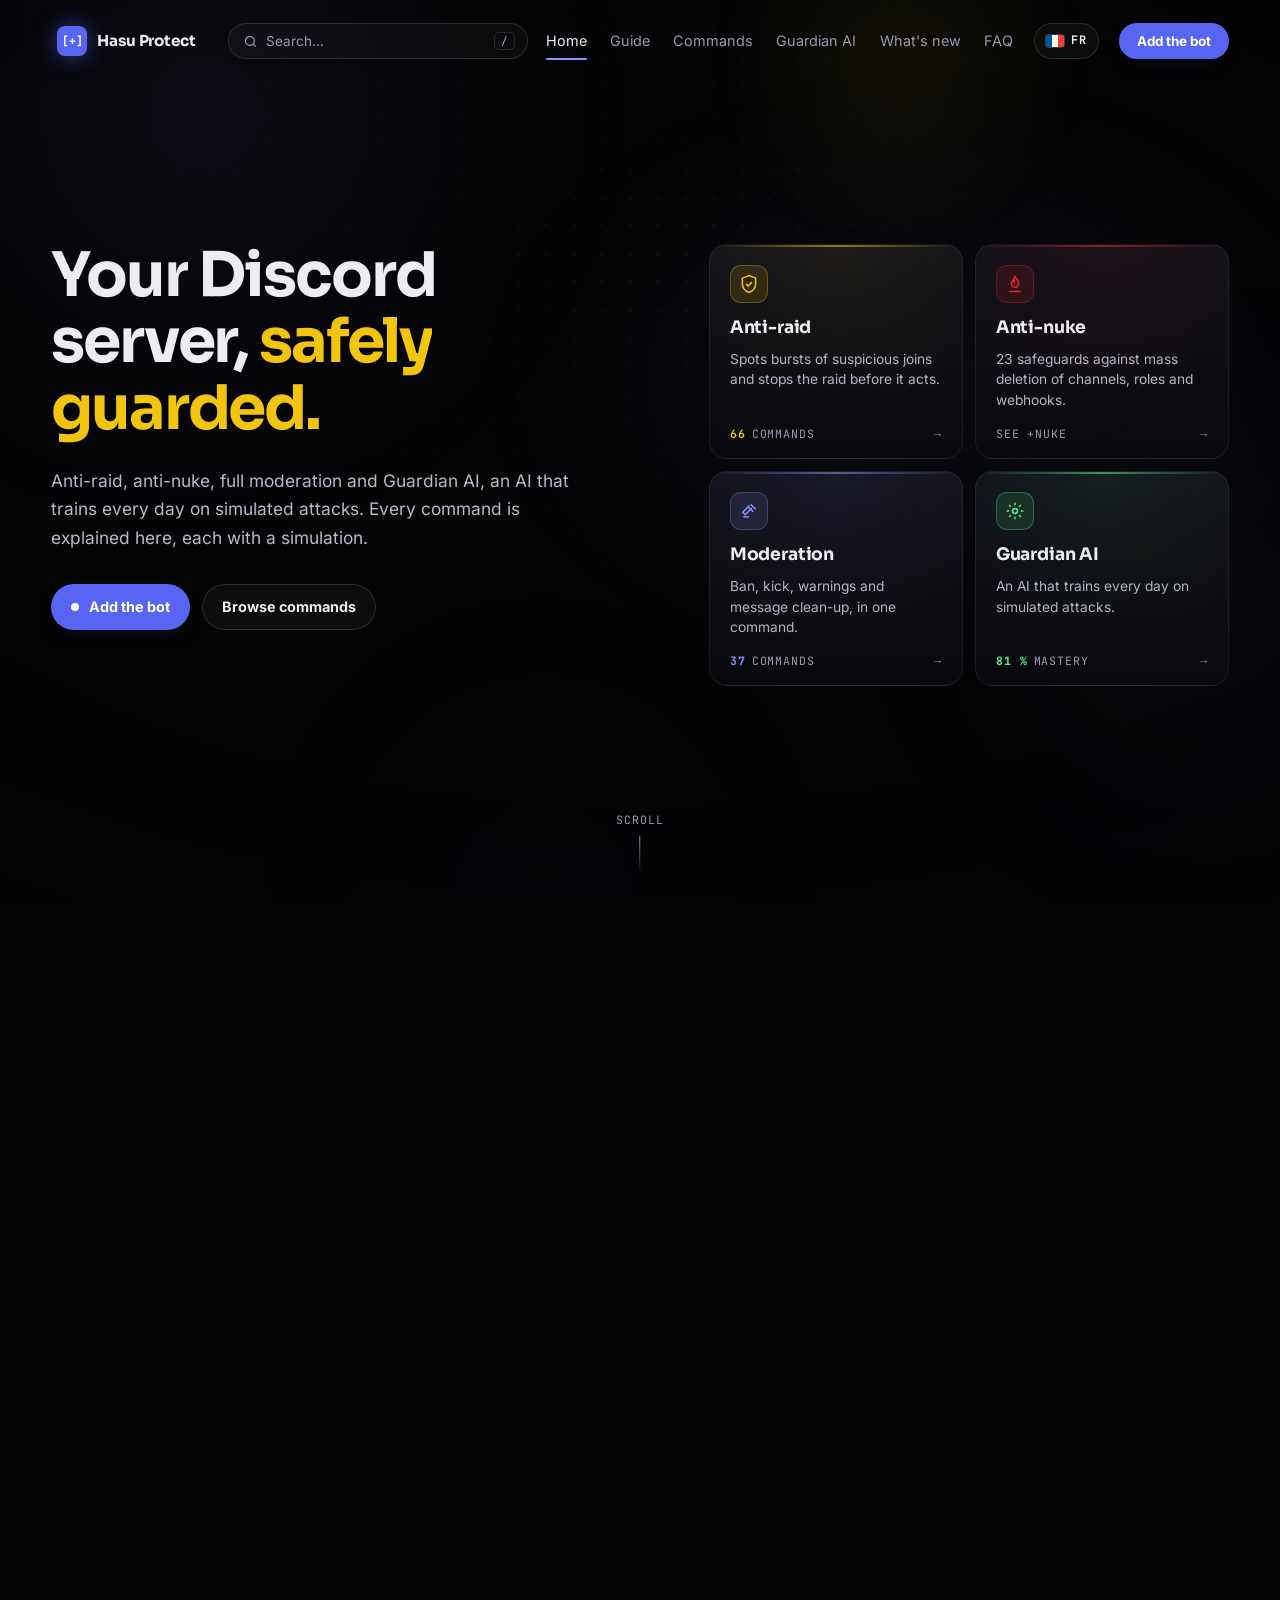
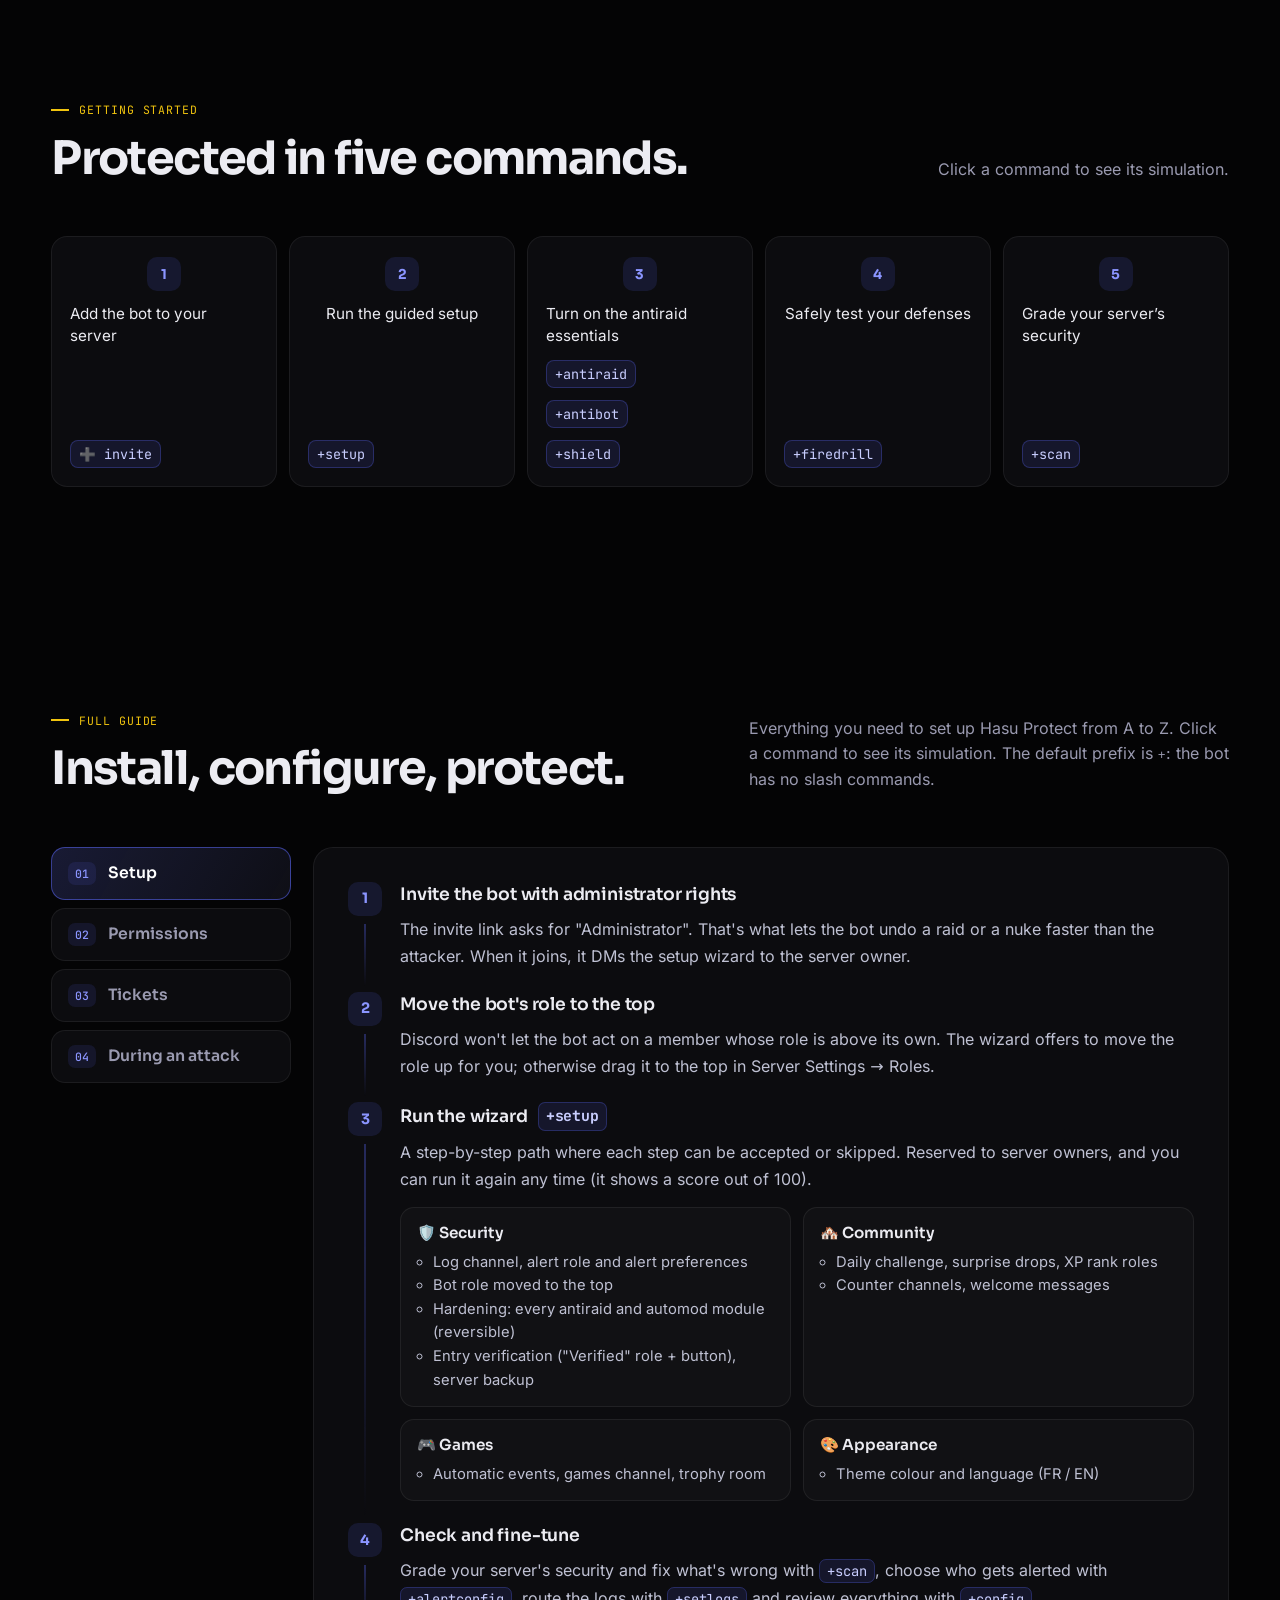
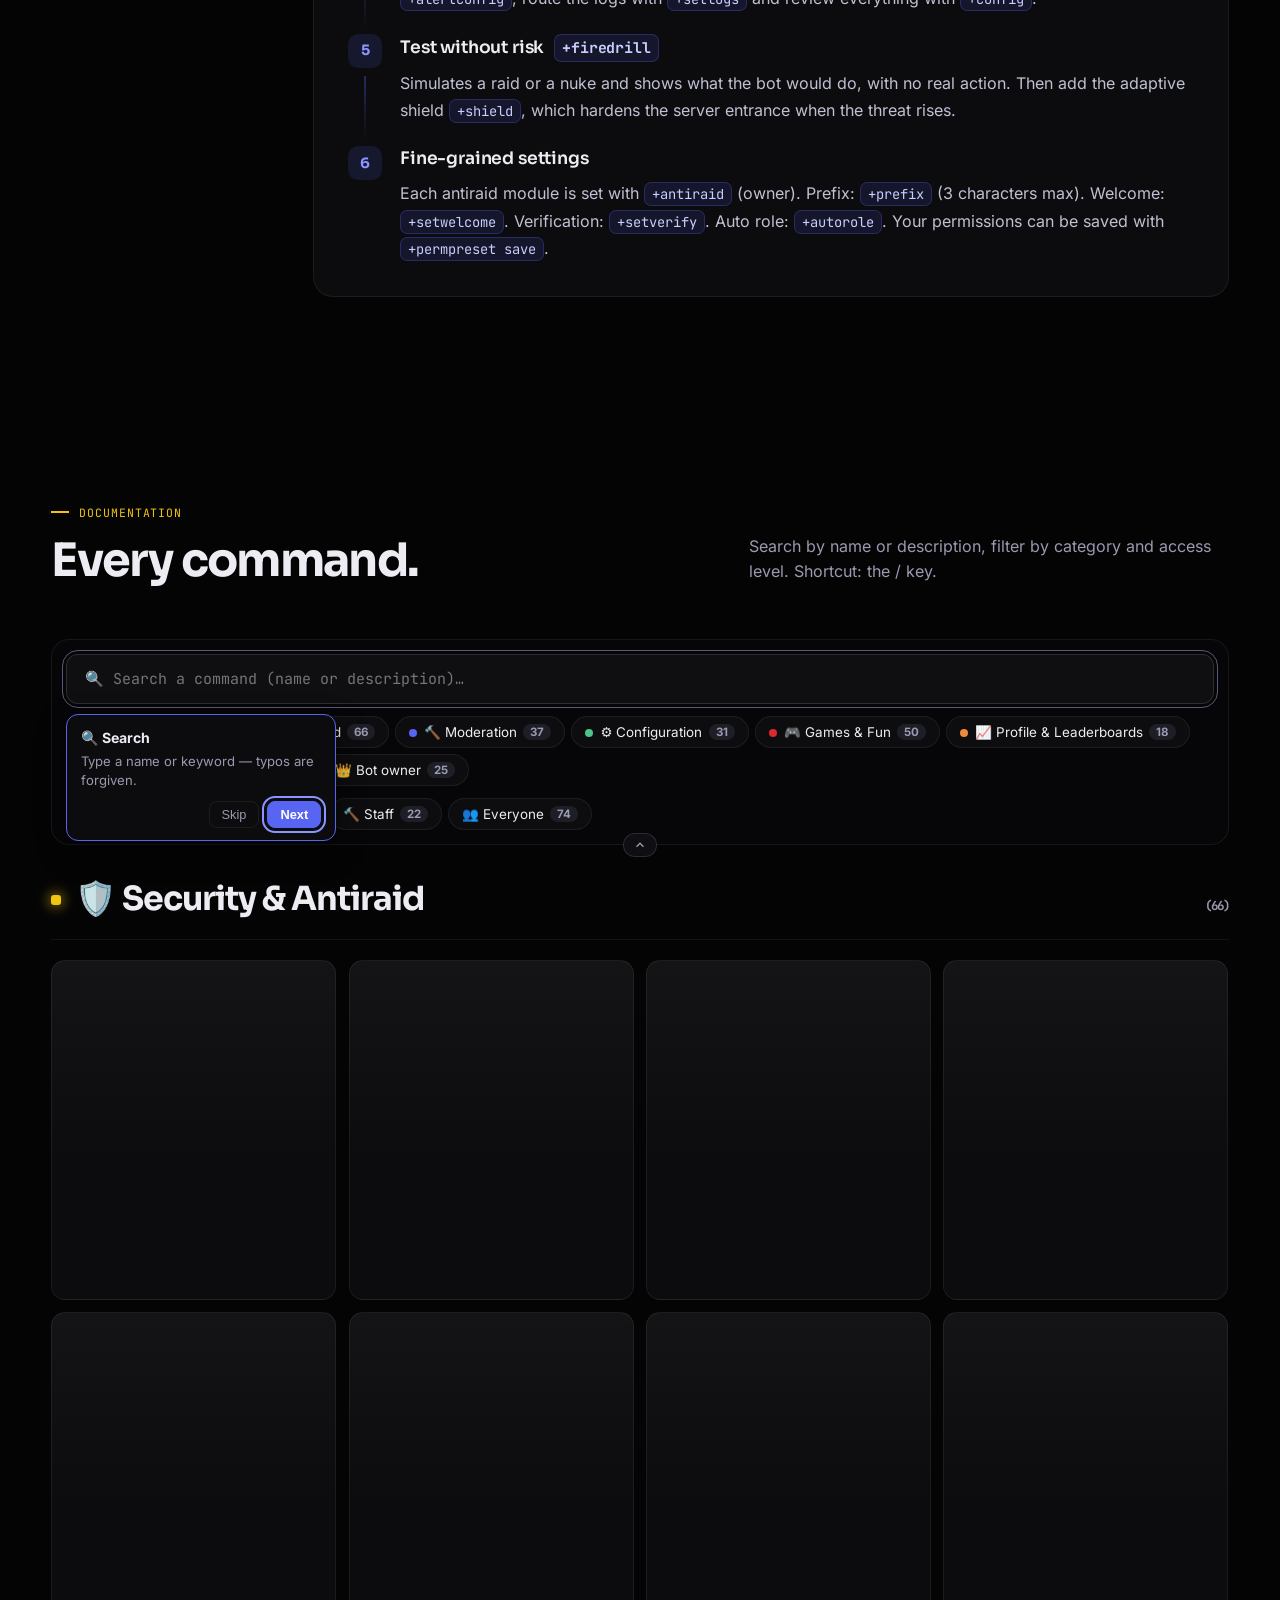
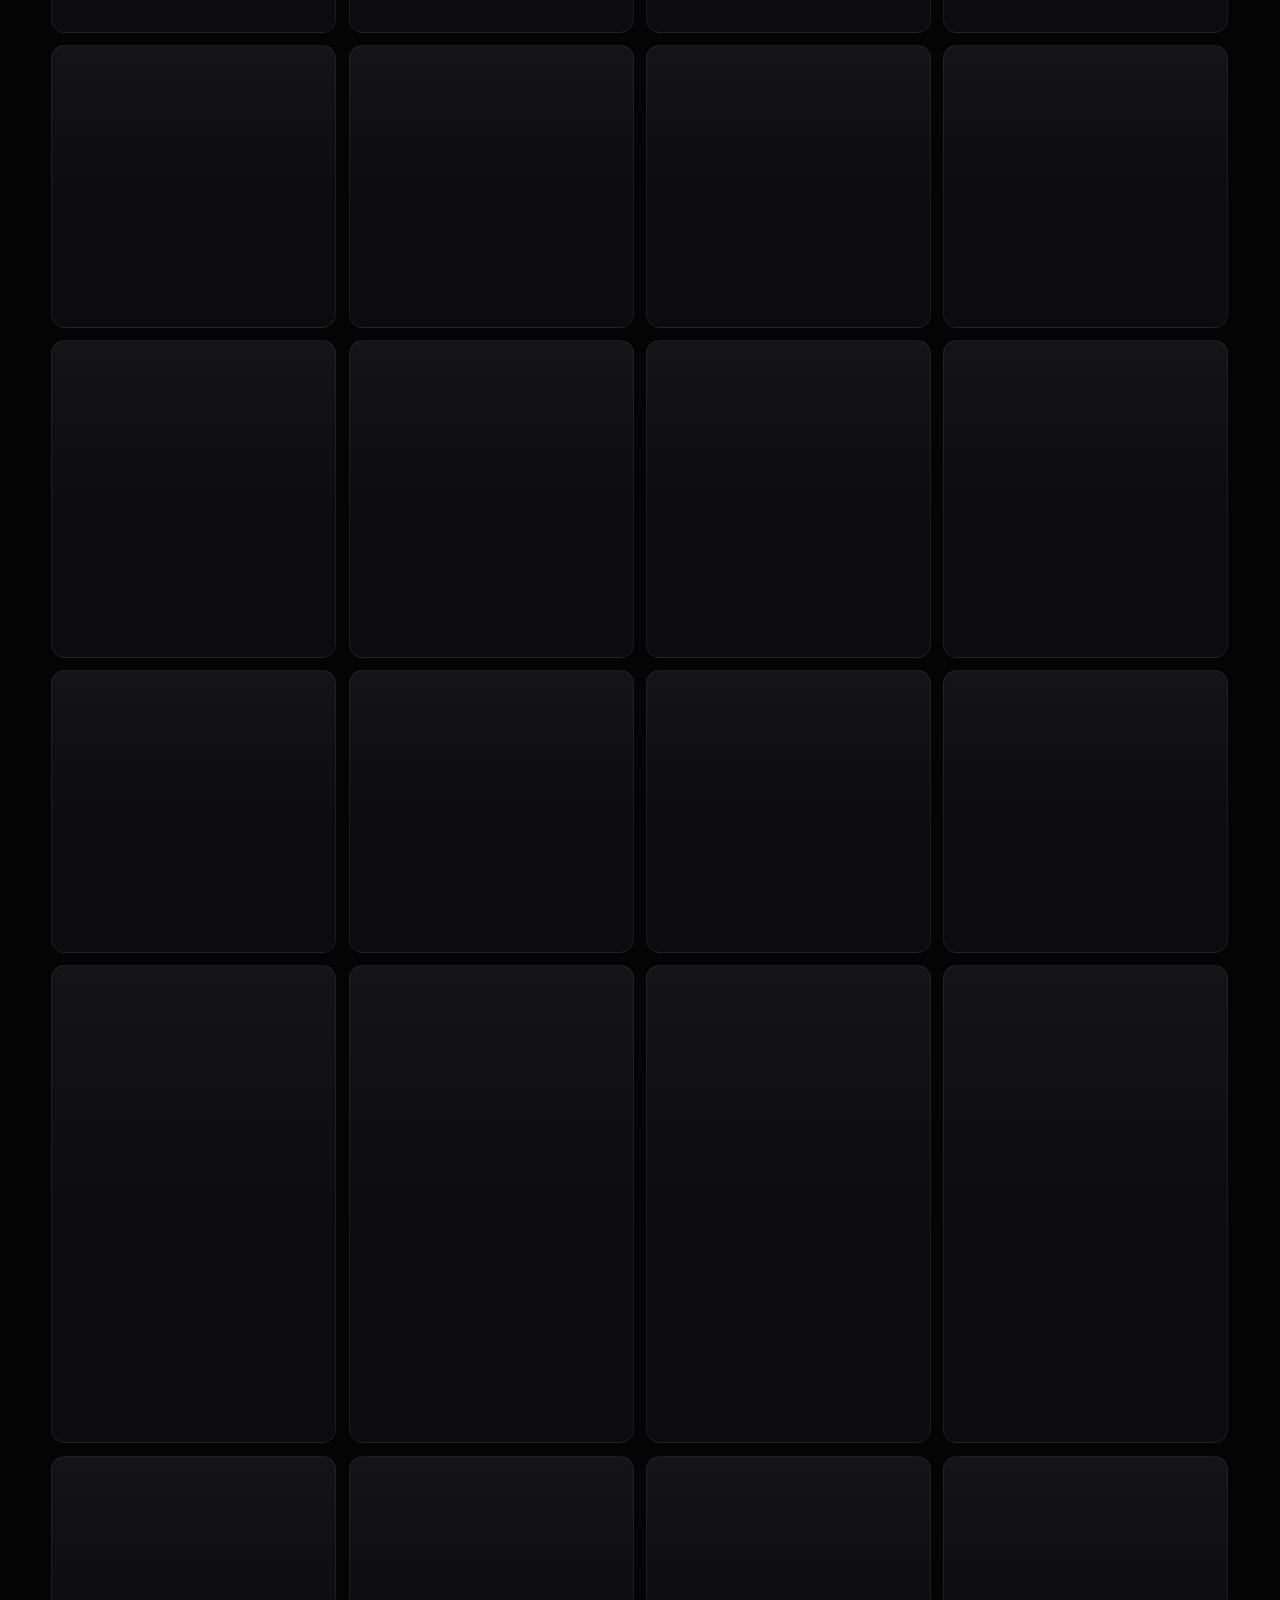
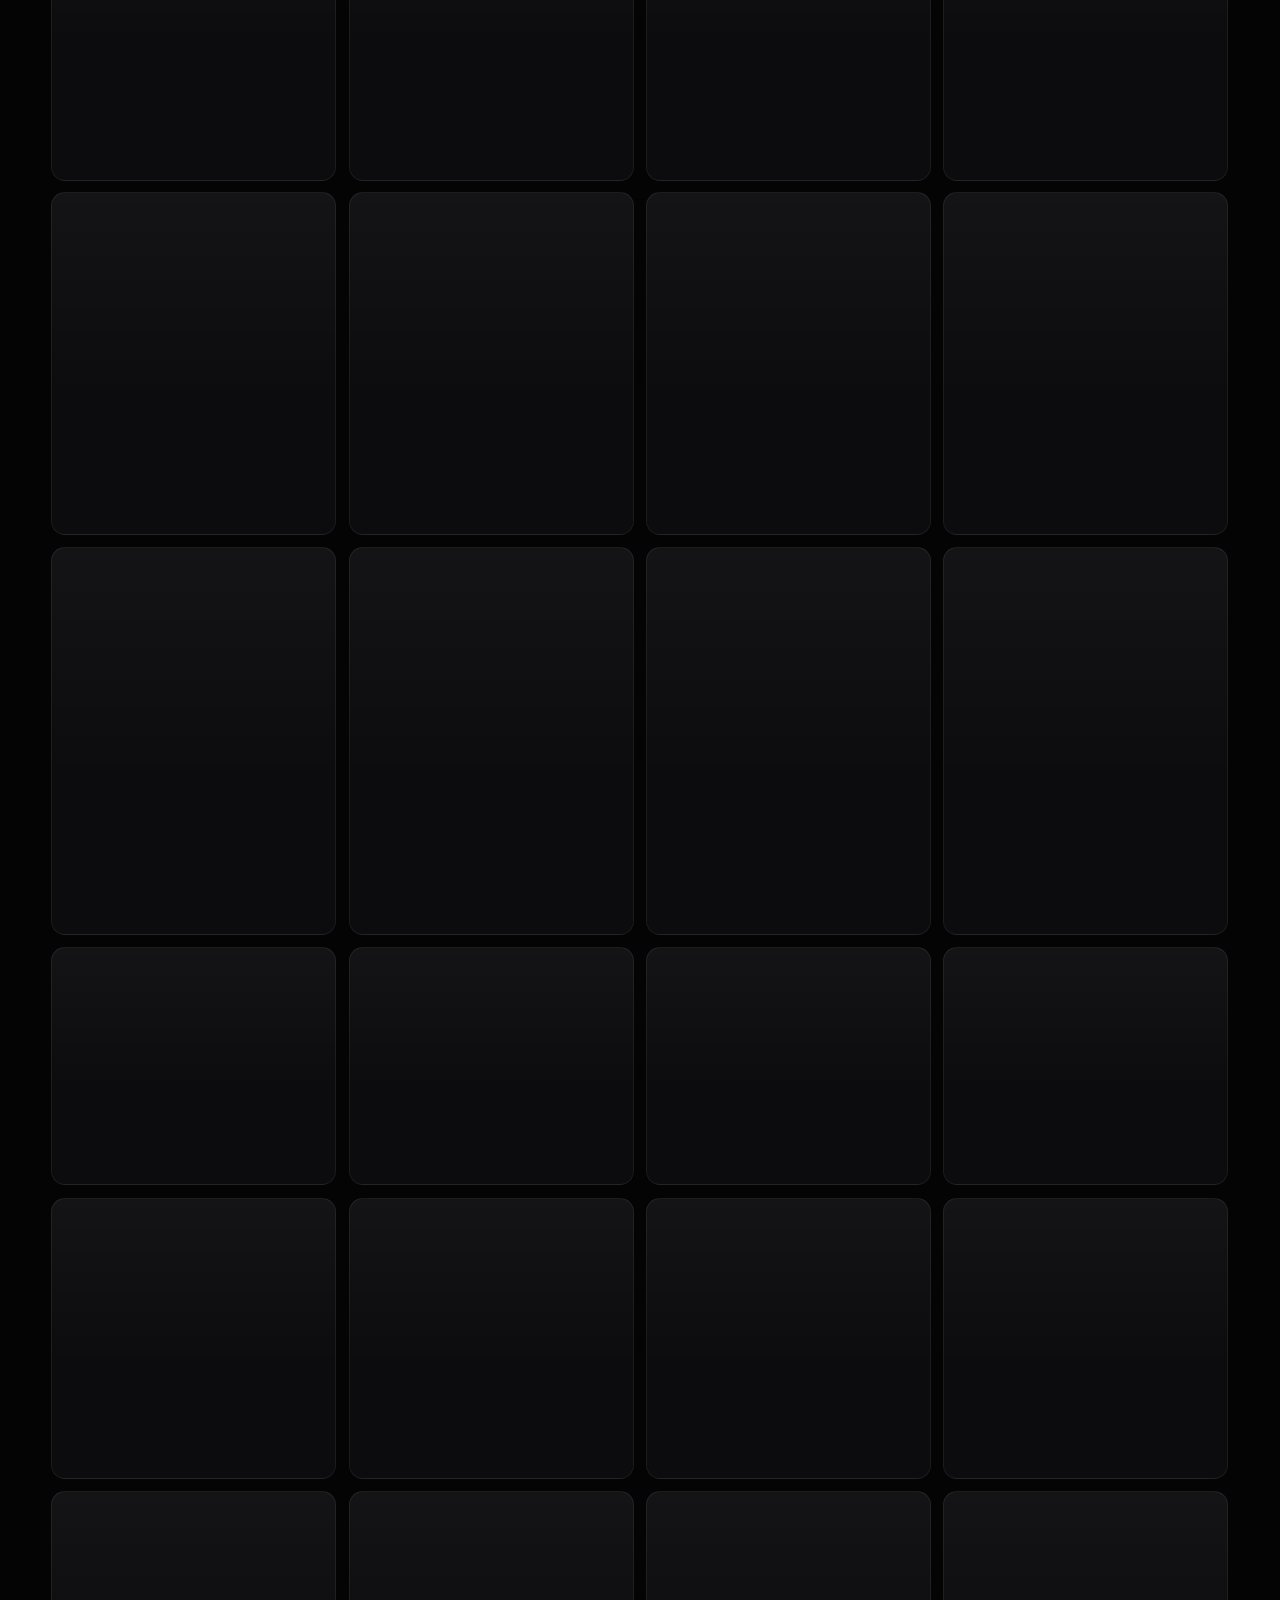
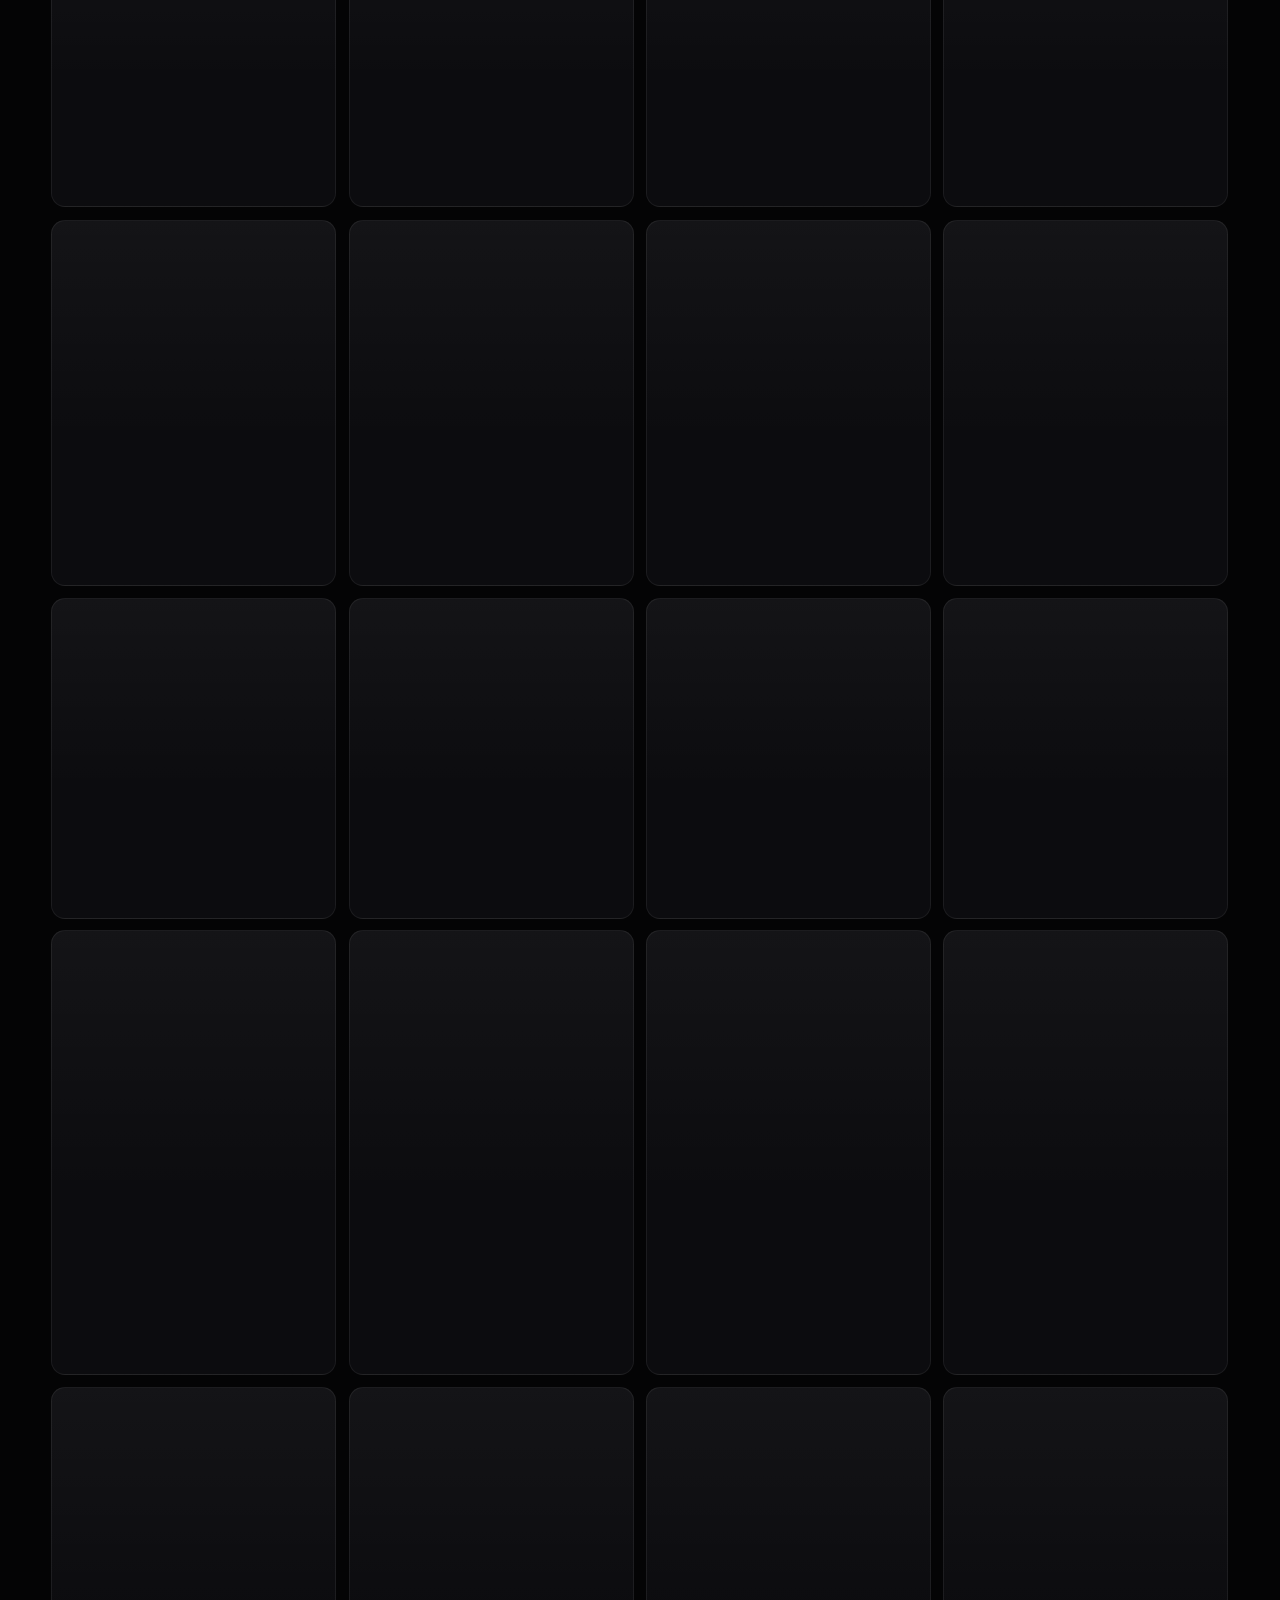
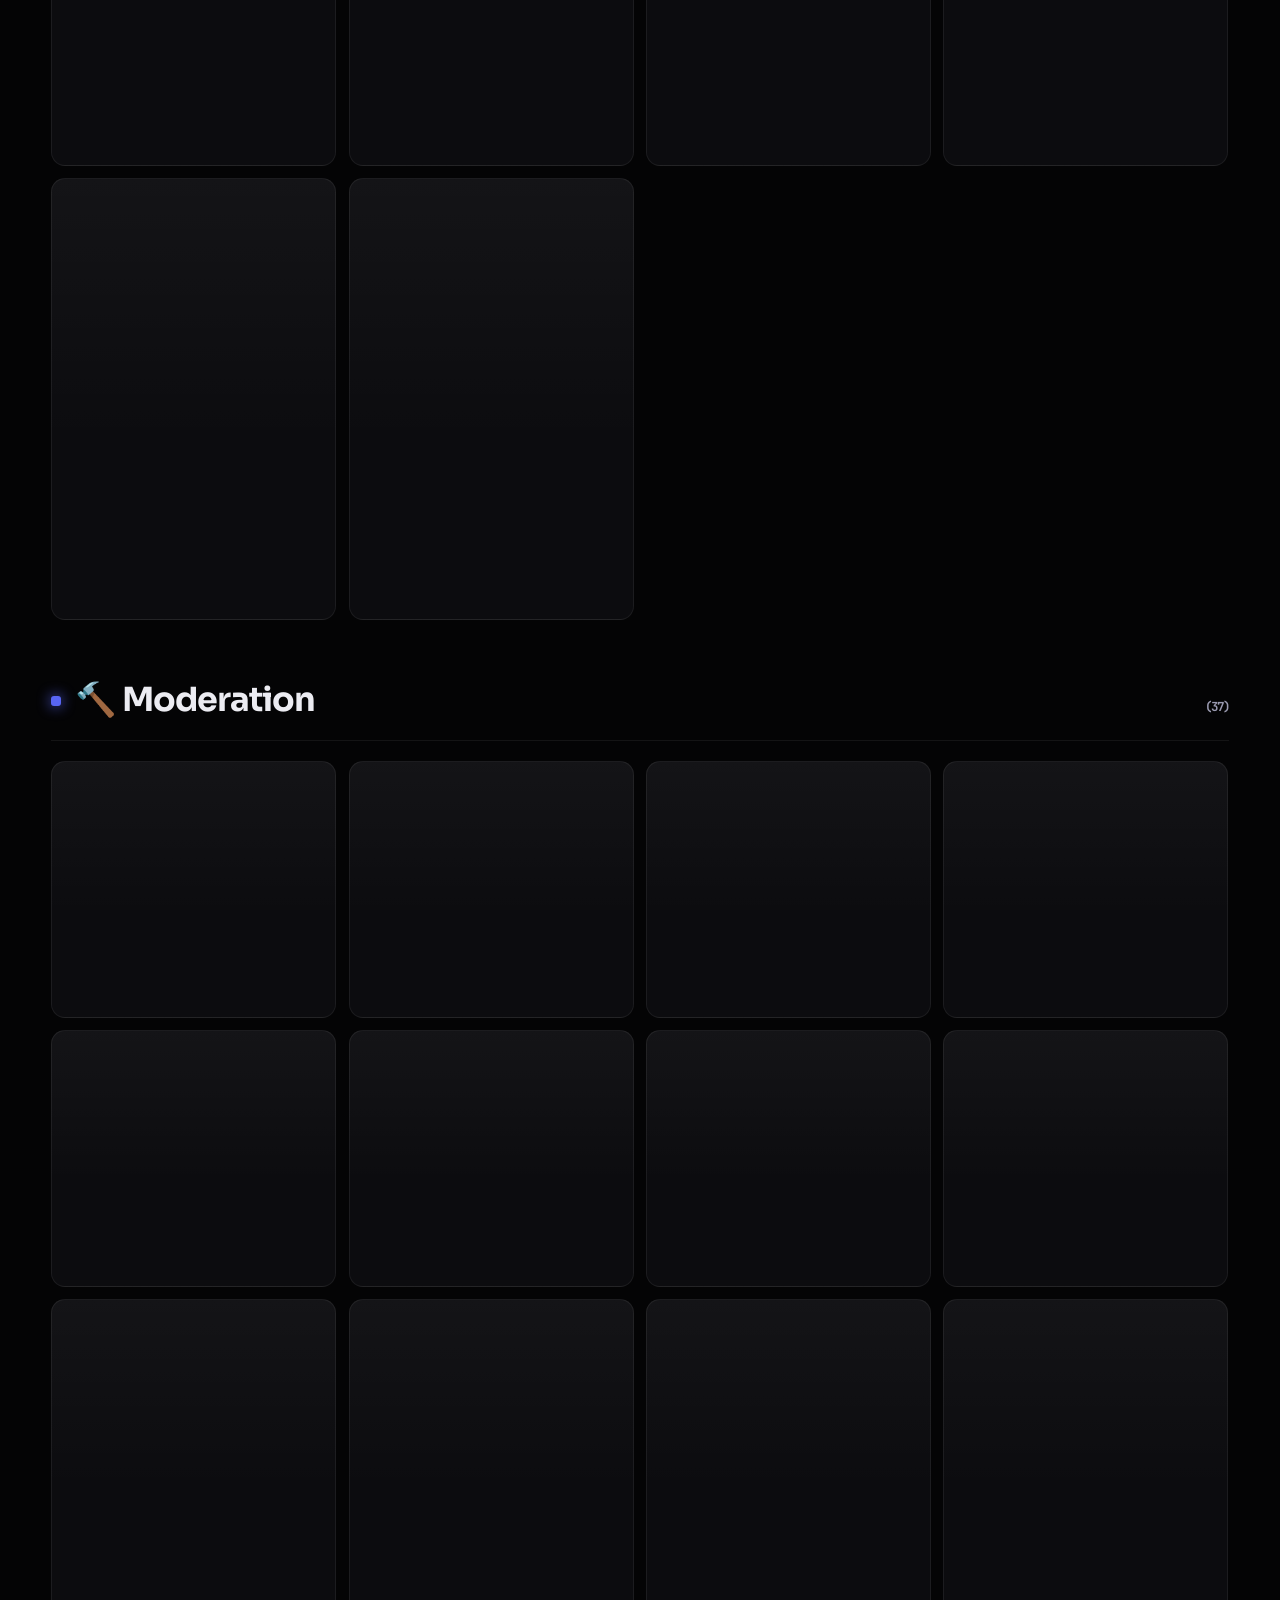
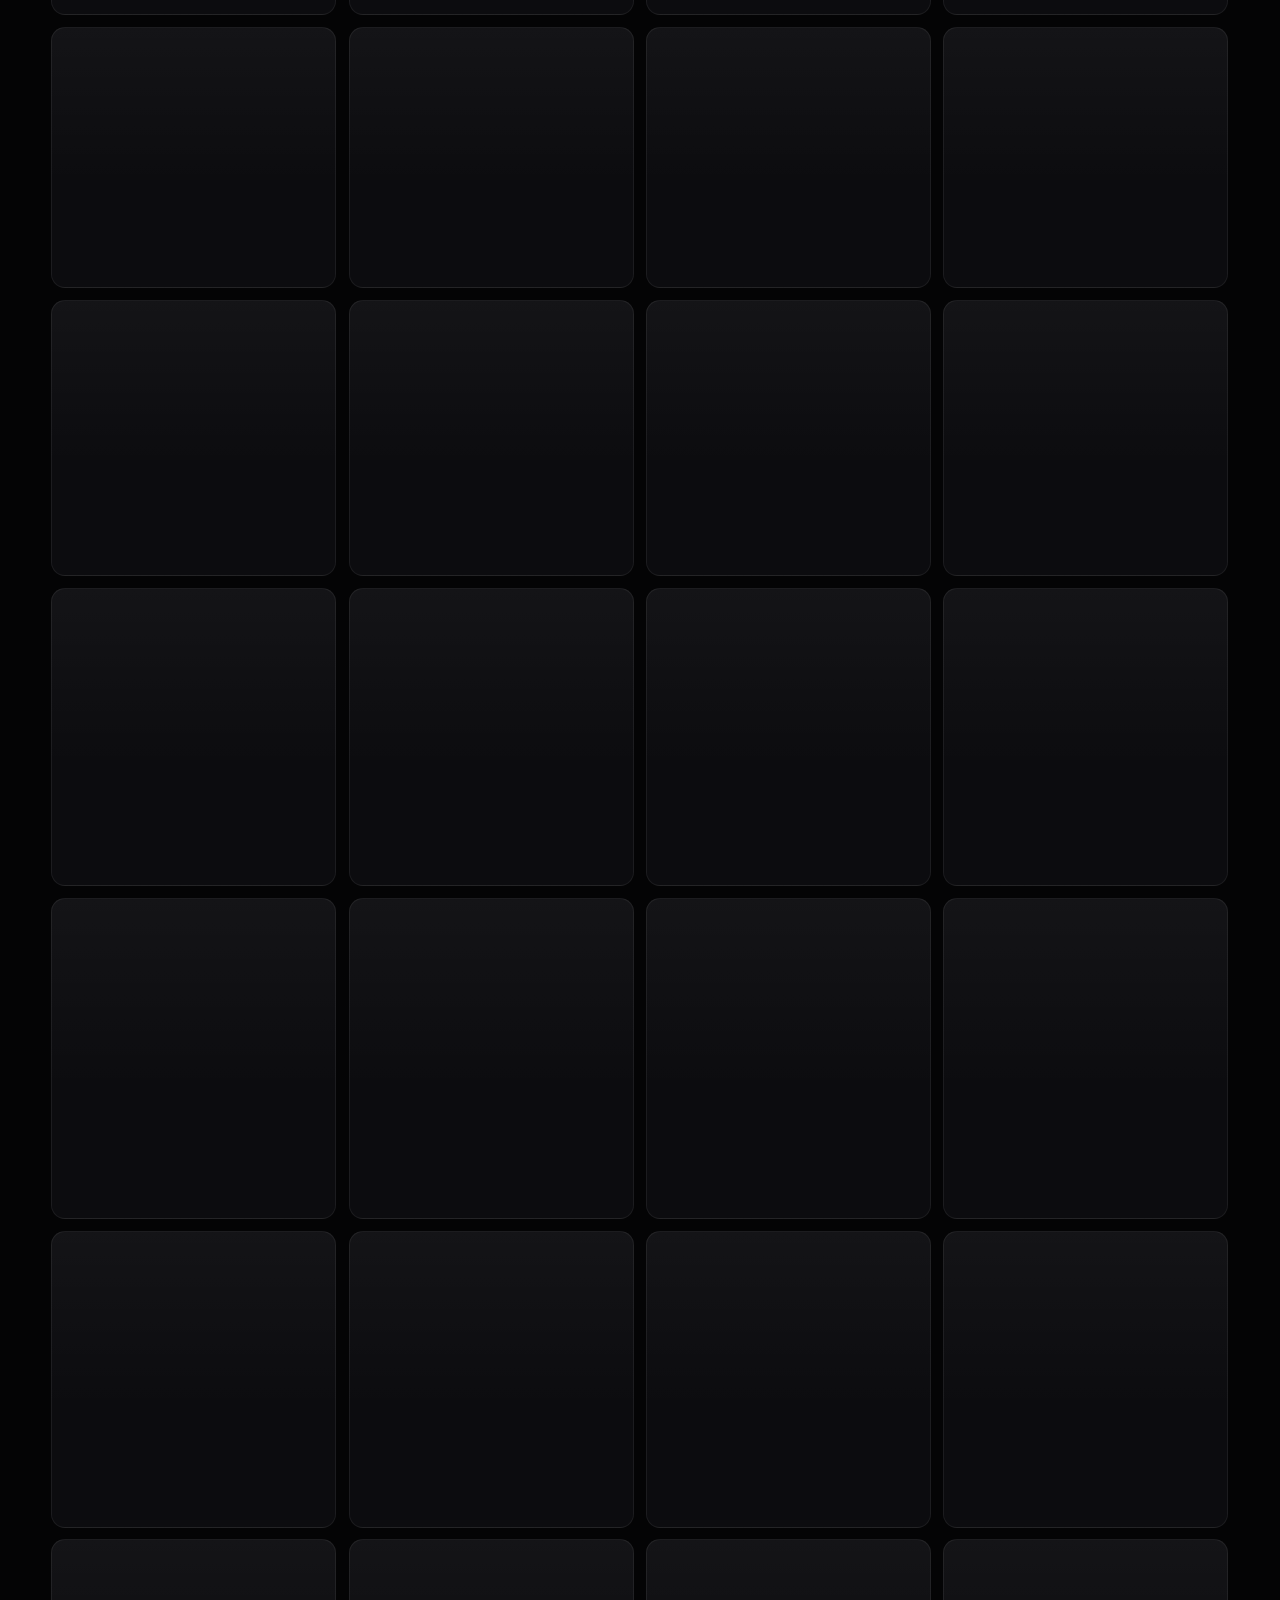
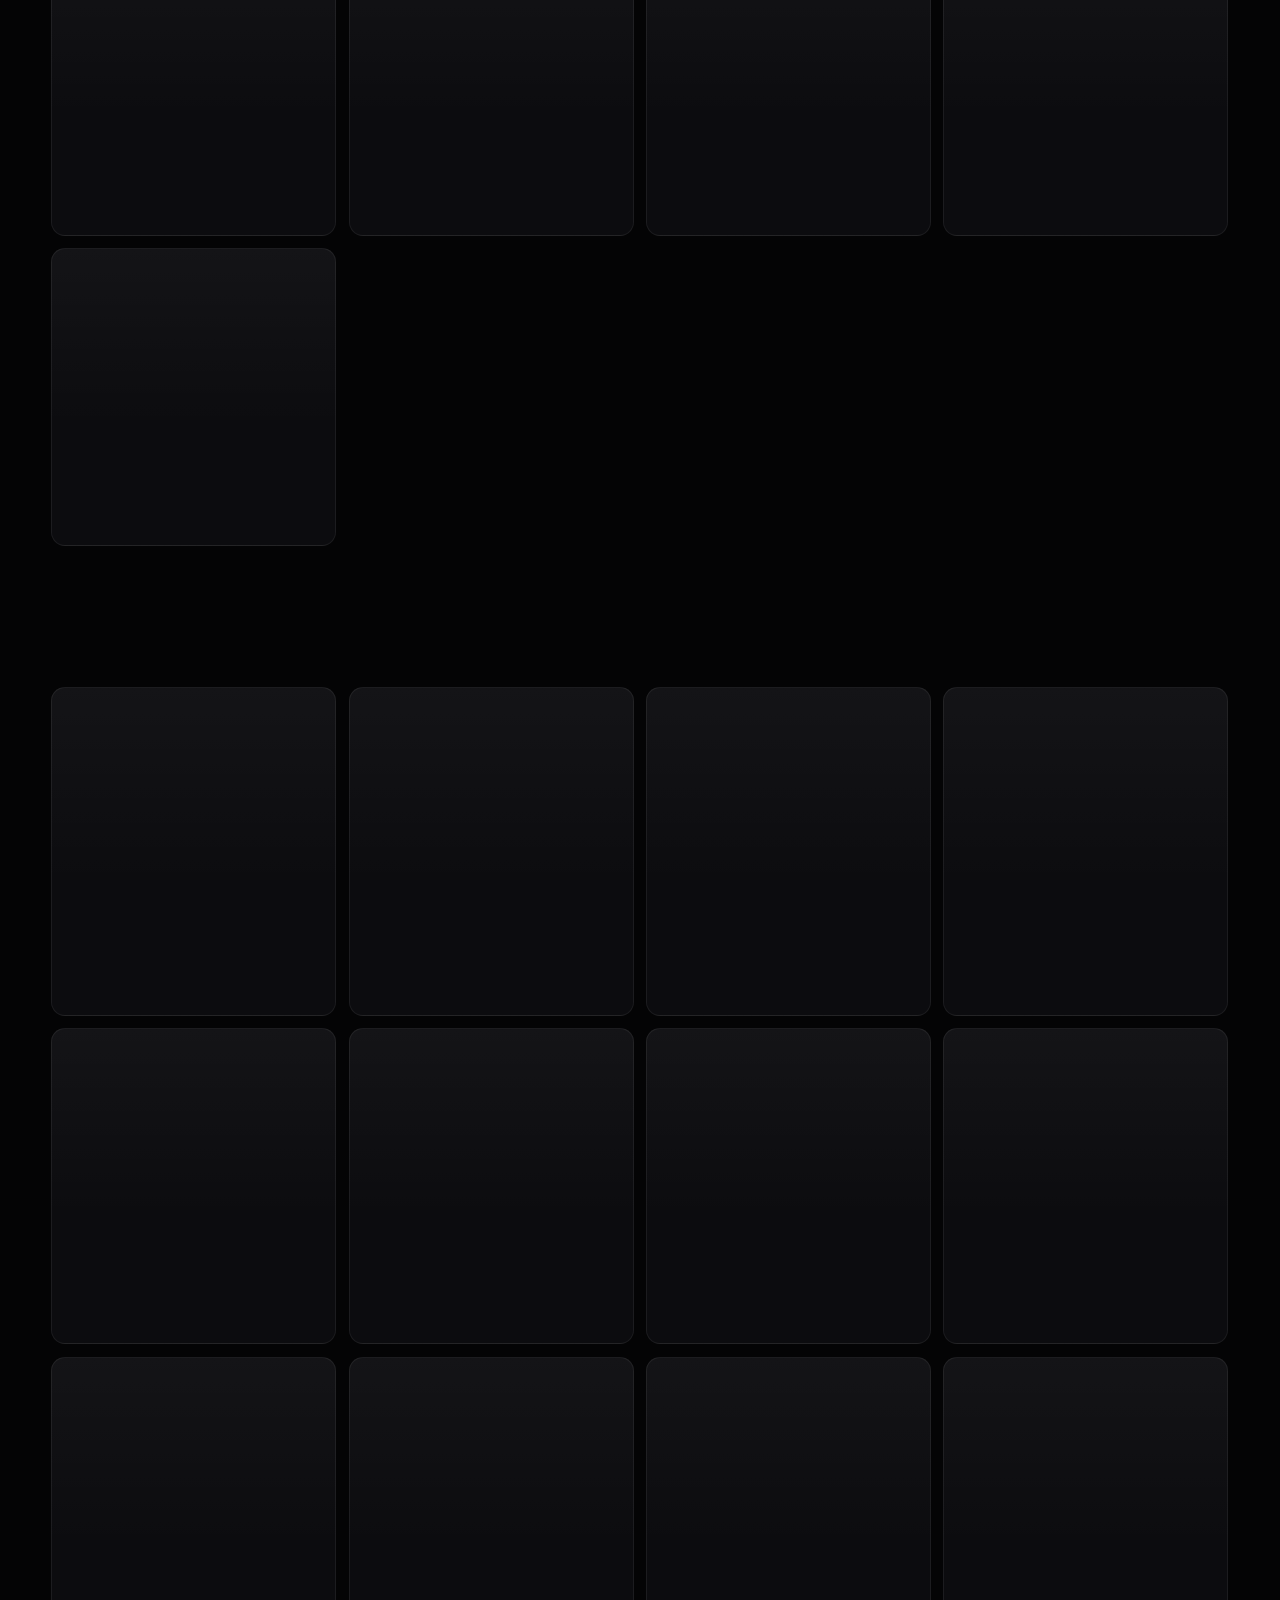
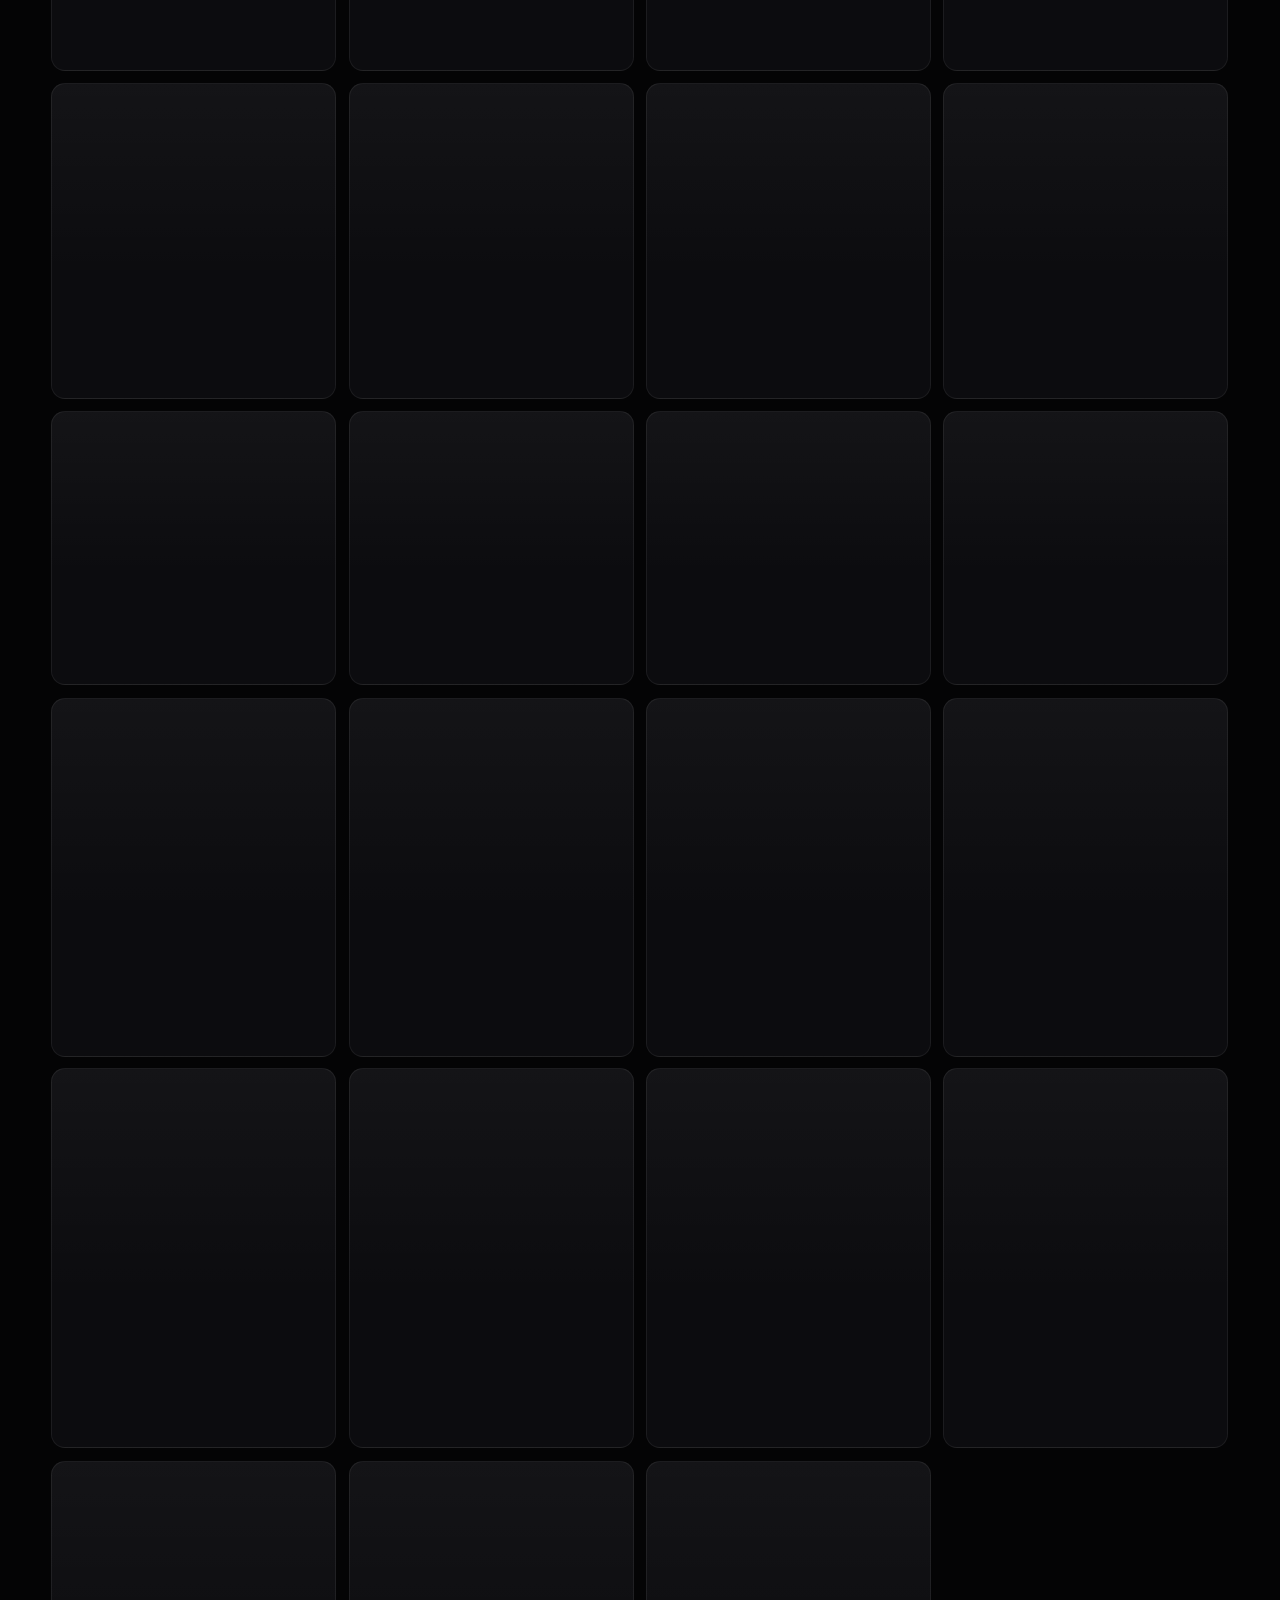
==== commit b30999d5: "fix: aligner les simulations FR/EN sur les commandes réelles" ====
--- a/index.html
+++ b/index.html
@@ -12,7 +12,7 @@
   ═══════════════════════════════════════════════════════════════════════════════════════════════
 --><meta charset="utf-8"><link rel="preconnect" href="https://rapid-sound-6a32.teamfunnysgames.workers.dev" crossorigin><link rel="preconnect" href="https://raw.githubusercontent.com" crossorigin><link rel="preconnect" href="https://abacus.jasoncameron.dev" crossorigin>
 <meta name="viewport" content="width=device-width, initial-scale=1, viewport-fit=cover">
-<meta http-equiv="Content-Security-Policy" content="default-src 'self'; script-src 'sha256-S/Tgn+qxxkerRBegrmaXegCYhTrjOgWZxYjLiwtHQ+U=' 'self'; style-src 'self' 'unsafe-inline'; img-src 'self' https://top.gg; font-src 'self'; connect-src 'self' https://raw.githubusercontent.com https://abacus.jasoncameron.dev https://rapid-sound-6a32.teamfunnysgames.workers.dev; object-src 'none'; worker-src 'self'; base-uri 'self'; form-action 'none'">
+<meta http-equiv="Content-Security-Policy" content="default-src 'self'; script-src 'sha256-LXRV4Zck+YA3qVbLhbUhE16V1vGTskWjY7TQsXjYFEU=' 'self'; style-src 'self' 'unsafe-inline'; img-src 'self' https://top.gg; font-src 'self'; connect-src 'self' https://raw.githubusercontent.com https://abacus.jasoncameron.dev https://rapid-sound-6a32.teamfunnysgames.workers.dev; object-src 'none'; worker-src 'self'; base-uri 'self'; form-action 'none'">
 <meta name="referrer" content="no-referrer">
 <meta name="color-scheme" content="dark">
 <meta name="description" content="Bot Discord de modération et sécurité : antiraid, anti-nuke, Guardian AI et 276 commandes — documentation complète et interactive.">
@@ -3456,16 +3456,18 @@
 function elH(t,c,html){var e=document.createElement(t);if(c)e.className=c;e.innerHTML=html;return e;}
 var FLAG=/^(roles?|info|list|all|tout|force|confirm|on|off|reset|page|here|ici|add|remove|clear|enable|disable)$/;
 function exFor(tok){var t=tok.toLowerCase(),en=curLang()==='en';
- if(FLAG.test(t))return t;
- if(/membre|user|utilisateur|pseudo|cible|@/.test(t))return '@Jean';
+ if(FLAG.test(t)||/^(full|status|create|save|preview|info)$/.test(t))return t;
+ if(/membre2|member2|cible2|target2|user2/.test(t))return '@Alex';
+ if(/membre|member|user|utilisateur|pseudo|cible|target|@/.test(t))return '@Jean';
  if(/salon|channel|#/.test(t))return en?'#general':'#général';
  if(/r[oô]le/.test(t))return en?'@Member':'@Membre';
- if(/dur[ée]|duree|temps|delai|délai/.test(t))return '10m';
- if(/n°|numero|numéro|nombre|montant|quantit|count|^nb|xp|niveau|level|gagnant|mise|pari/.test(t))return '5';
- if(/raison|motif/.test(t))return en?'repeated spam':'spam répété';
- if(/message|texte|contenu|annonce|lot|titre|sujet/.test(t))return en?'Hello everyone!':'Bonjour à tous !';
- if(/lien|url|invit/.test(t))return en?'https://example.com':'https://exemple.com';
- if(/\bid\b/.test(t))return '123456789012345678';
+ if(/jours|days/.test(t))return '14';
+ if(/dur[ée]|duree|duration|temps|time|delai|délai|delay|minutes/.test(t))return '10m';
+ if(/n°|numero|numéro|number|nombre|montant|amount|prix|price|quantit|count|^nb|xp|niveau|level|gagnant|mise|pari|strikes/.test(t))return '5';
+ if(/raison|motif|reason/.test(t))return en?'repeated spam':'spam répété';
+ if(/message|texte|text|contenu|content|annonce|lot|titre|title|sujet/.test(t))return en?'Hello everyone!':'Bonjour à tous !';
+ if(/lien|link|url|invit/.test(t))return 'https://example.com';
+ if(/\bid\b|identifiant/.test(t))return '123456789012345678';
  if(/emoji/.test(t))return '🎉';
  if(/couleur|color|hex/.test(t))return '#5865F2';
  if(/prefix|préfixe|prefixe/.test(t))return '!';
@@ -3494,9 +3496,9 @@
 // (« +embed <titre> | <description> ») — il reste dans la forme courante.
 function splitForms(s){var out=[],b='',d=0,j,c;for(j=0;j<s.length;j++){c=s.charAt(j);
  if(c==='['||c==='<')d++;else if(c===']'||c==='>')d=Math.max(0,d-1);
- if(c==='|'&&d===0&&/^\s*[+!]/.test(s.slice(j+1))){out.push(b);b='';}else b+=c;}out.push(b);return out;}
+ if((c==='|'||c==='·'||c==='•')&&d===0&&/^\s*[+!]/.test(s.slice(j+1))){out.push(b);b='';}else b+=c;}out.push(b);return out;}
 function parseParams(usage){
- var first=splitForms(usage||'')[0].trim();
+ var first=splitForms(usage||'')[0].trim().replace(/\s{2,}\((?:ou|or|réponds|reply)\b[\s\S]*$/i,'').replace(/\b(on|enable|add)\/(off|disable|remove)\b/g,'$1|$2');
  // Tokenise en gardant les groupes [ … ] / < … > ENTIERS, même s'ils contiennent espaces et |.
  var parts=[],buf='',dep=0,i,ch;
  for(i=0;i<first.length;i++){ch=first.charAt(i);
@@ -3529,6 +3531,28 @@
 function botReply(name,desc,params){var n=name.toLowerCase();
  var get=function(re){for(var i=0;i<params.length;i++)if(re.test(params[i].raw.toLowerCase()))return params[i].ex;return null;};
  var who=get(/membre|user|utilisateur|cible/)||'@Jean',reason=get(/raison|motif/),dur=get(/dur[ée]|duree|temps/)||'10m',en=curLang()==='en',R=reason?(en?'\nReason: ':'\nRaison : ')+reason:'';
+ // hp:simulation-contracts:start
+ var act=params.length?String(params[0].ex||'').toLowerCase():'',words=params.map(function(p){return String(p.ex||'').toLowerCase();}).join(' ');
+ if(/^quarantine$/.test(n)){
+  if(/^(on|off)$/.test(act))return ['🚷',en?'Quarantine module':'Module quarantaine',en?'Automatic quarantine module setting: **'+act+'**. This does not isolate a member by itself.':'Réglage du module automatique de quarantaine : **'+act+'**. Cette action n’isole pas un membre à elle seule.'];
+  if(/^@|^\d{17,20}$/.test(act))return ['🚷',en?'Manual quarantine':'Quarantaine manuelle',en?'Local isolation requested for '+who+'. The result distinguishes confirmed isolation from a **partial** outcome.':'Isolement local demandé pour '+who+'. Le résultat distingue un isolement confirmé d’un résultat **partiel**.'];
+  return ['📋',en?'Quarantine list':'Liste de quarantaine',en?'Shows the **list** of quarantined members on this server; no new member is isolated.':'Affiche la **liste** des membres en quarantaine sur ce serveur ; aucun nouveau membre n’est isolé.'];
+ }
+ if(/^backup$/.test(n)){
+  if(!params.length)return ['💾',en?'Backup menu':'Menu des sauvegardes',en?'Opens the backup **menu** to choose a scope and action.':'Ouvre le **menu** des sauvegardes pour choisir un périmètre et une action.'];
+  if(/\b(list|info|preview|restore|load)\b/.test(words))return ['💾',en?'Backup management':'Gestion des sauvegardes',en?'Shows or prepares the requested backup action. A restoration requires its confirmation and reports any failures.':'Consulte ou prépare l’action de sauvegarde demandée. Une restauration exige sa confirmation et rapporte ses échecs.'];
+  if(/\broles\b/.test(words))return ['💾',en?'Roles and channels backup':'Sauvegarde rôles et salons',en?'Saves roles and channels, **without the bot settings**. Existing messages are a separate scope.':'Sauvegarde les rôles et les salons, **sans les réglages du bot**. Les messages existants relèvent d’un autre périmètre.'];
+  if(/\b(messages|msg)\b/.test(words))return ['💬',en?'Message archive':'Archive de messages',en?'Prepares a message archive within the selected limits.':'Prépare une archive des messages dans les limites choisies.'];
+  return ['💾',en?'Server backup':'Sauvegarde serveur',en?'Saves the server structure and bot settings within the full backup scope.':'Sauvegarde la structure du serveur et les réglages du bot dans le périmètre complet.'];
+ }
+ if(/^voicexp$/.test(n))return ['🎙️',en?'Voice XP settings':'Réglages XP vocal',en?(act==='off'?'Voice XP is disabled.':act==='on'?'Voice XP is enabled; eligibility and configured bonuses still apply.':'Shows the current Voice XP status and eligibility rules.'):(act==='off'?'L’XP vocal est désactivé.':act==='on'?'L’XP vocal est activé ; les conditions et bonus configurés continuent de s’appliquer.':'Affiche l’état actuel de l’XP vocal et ses règles d’éligibilité.')];
+ if(/^shop$/.test(n))return ['🛒',en?'Aura shop':'Boutique Aura',en?'Shows the Aura catalogue or prepares the explicit catalogue action. Opening the shop does not confirm a purchase.':'Affiche le catalogue Aura ou prépare l’action explicite sur le catalogue. Ouvrir la boutique ne confirme aucun achat.'];
+ if(/^find$/.test(n))return ['🔍',en?'Voice location':'Localisation vocale',en?'Checks the requested member’s voice state; access to this command is owner-only. This preview does not locate anyone on a real server.':'Consulte l’état vocal du membre demandé ; l’accès à cette commande est réservé aux owners. Cet aperçu ne localise personne sur un serveur réel.'];
+ if(/^diag$/.test(n))return ['🔍',en?'Diagnostic checks':'Contrôles de diagnostic',en?'Runs diagnostic checks; the result reports actual warnings and errors rather than guaranteeing an all-green server.':'Lance les contrôles de diagnostic ; le résultat rapporte les avertissements et erreurs réels sans garantir un serveur entièrement au vert.'];
+ if(/^permissiondiff$/.test(n))return ['🔎',en?'Permission comparison':'Comparaison des permissions',en?'Compares effective permissions of the two targets without changing their roles or access.':'Compare les permissions effectives des deux cibles sans modifier leurs rôles ni leurs accès.'];
+ if(/^growth$/.test(n)){var days=get(/jours|days/)||'14';return ['📈',en?'Growth':'Croissance',en?'Shows joins and leaves over '+days+' days.':'Affiche les arrivées et départs sur '+days+' jours.'];}
+ // hp:simulation-contracts:end
+
  // ── PRIORITÉ : onze commandes que les familles génériques plus bas happaient au passage. Trois
  // affichaient une réponse FAUSSE (l'inverse de ce que fait la commande), huit la réponse d'une AUTRE
  // commande — plausible, donc invisible. Pour quatre d'entre elles, l'intention de l'auteur est écrite
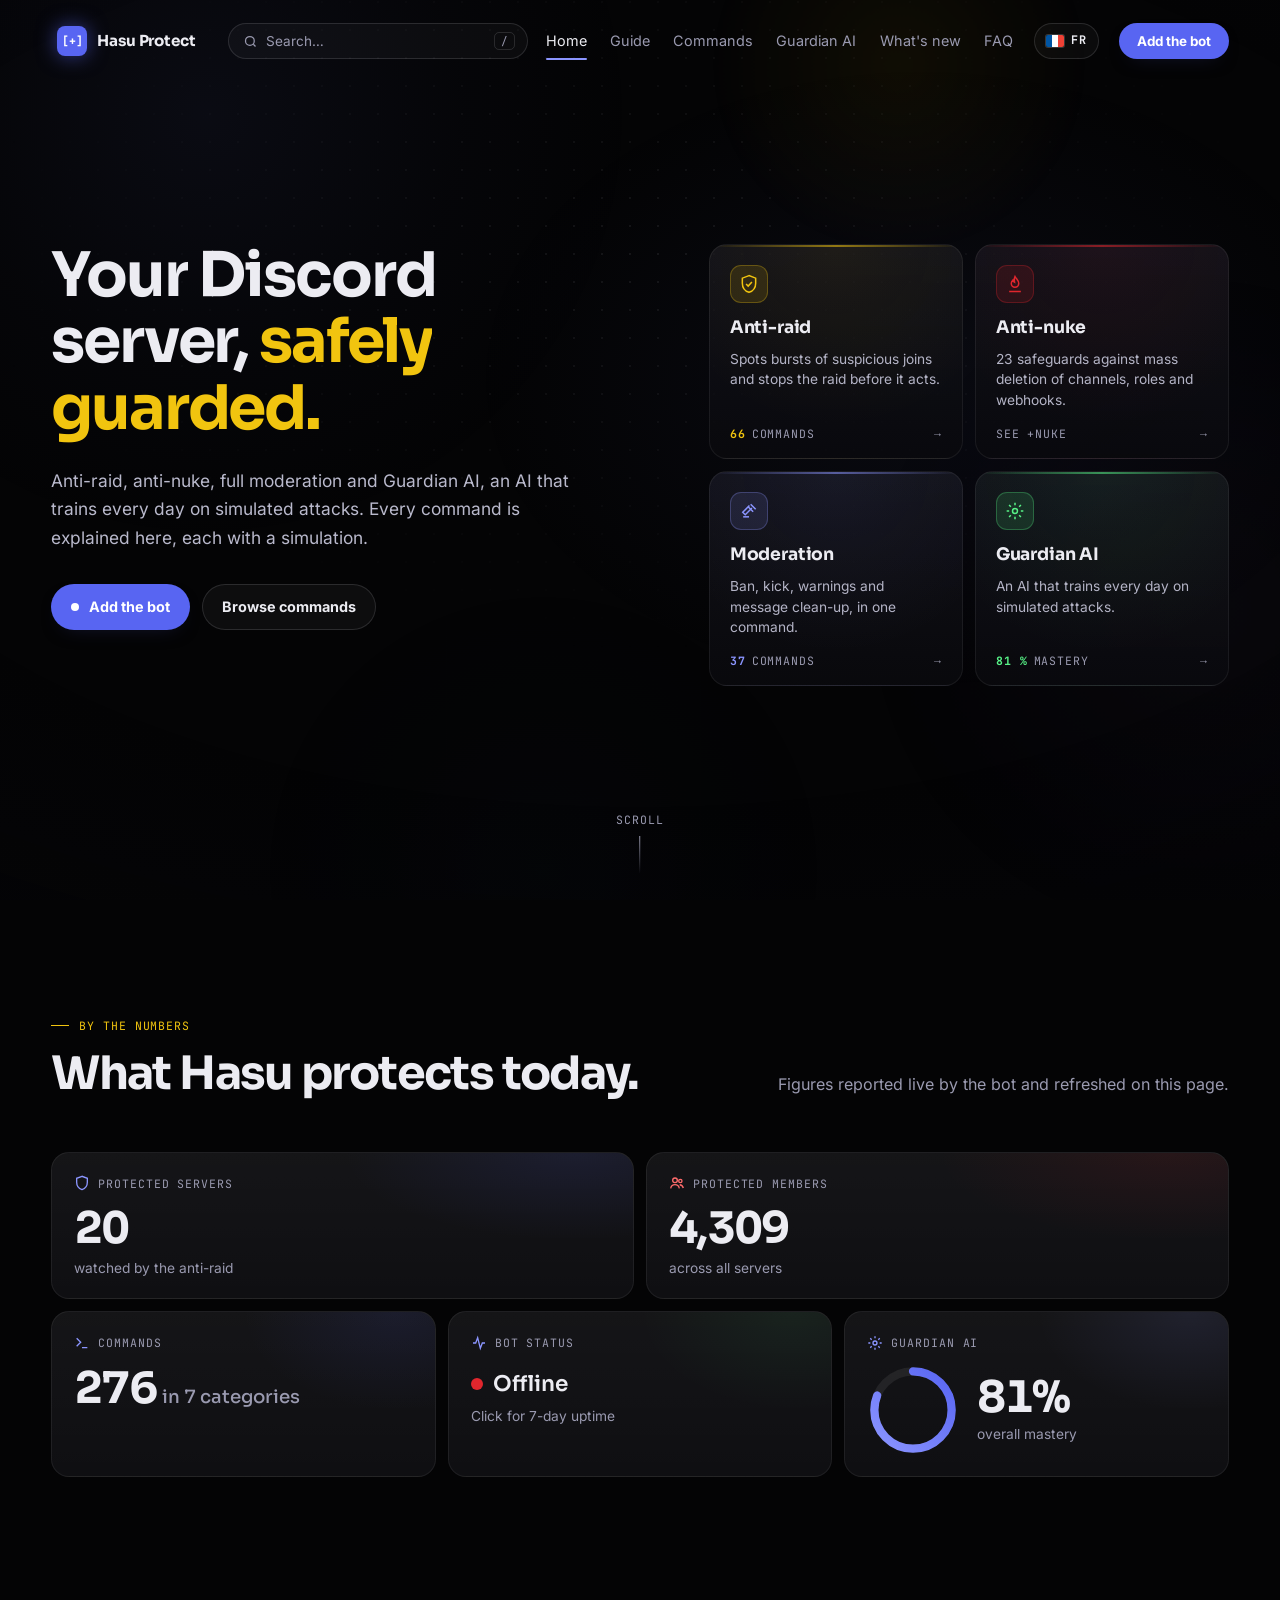
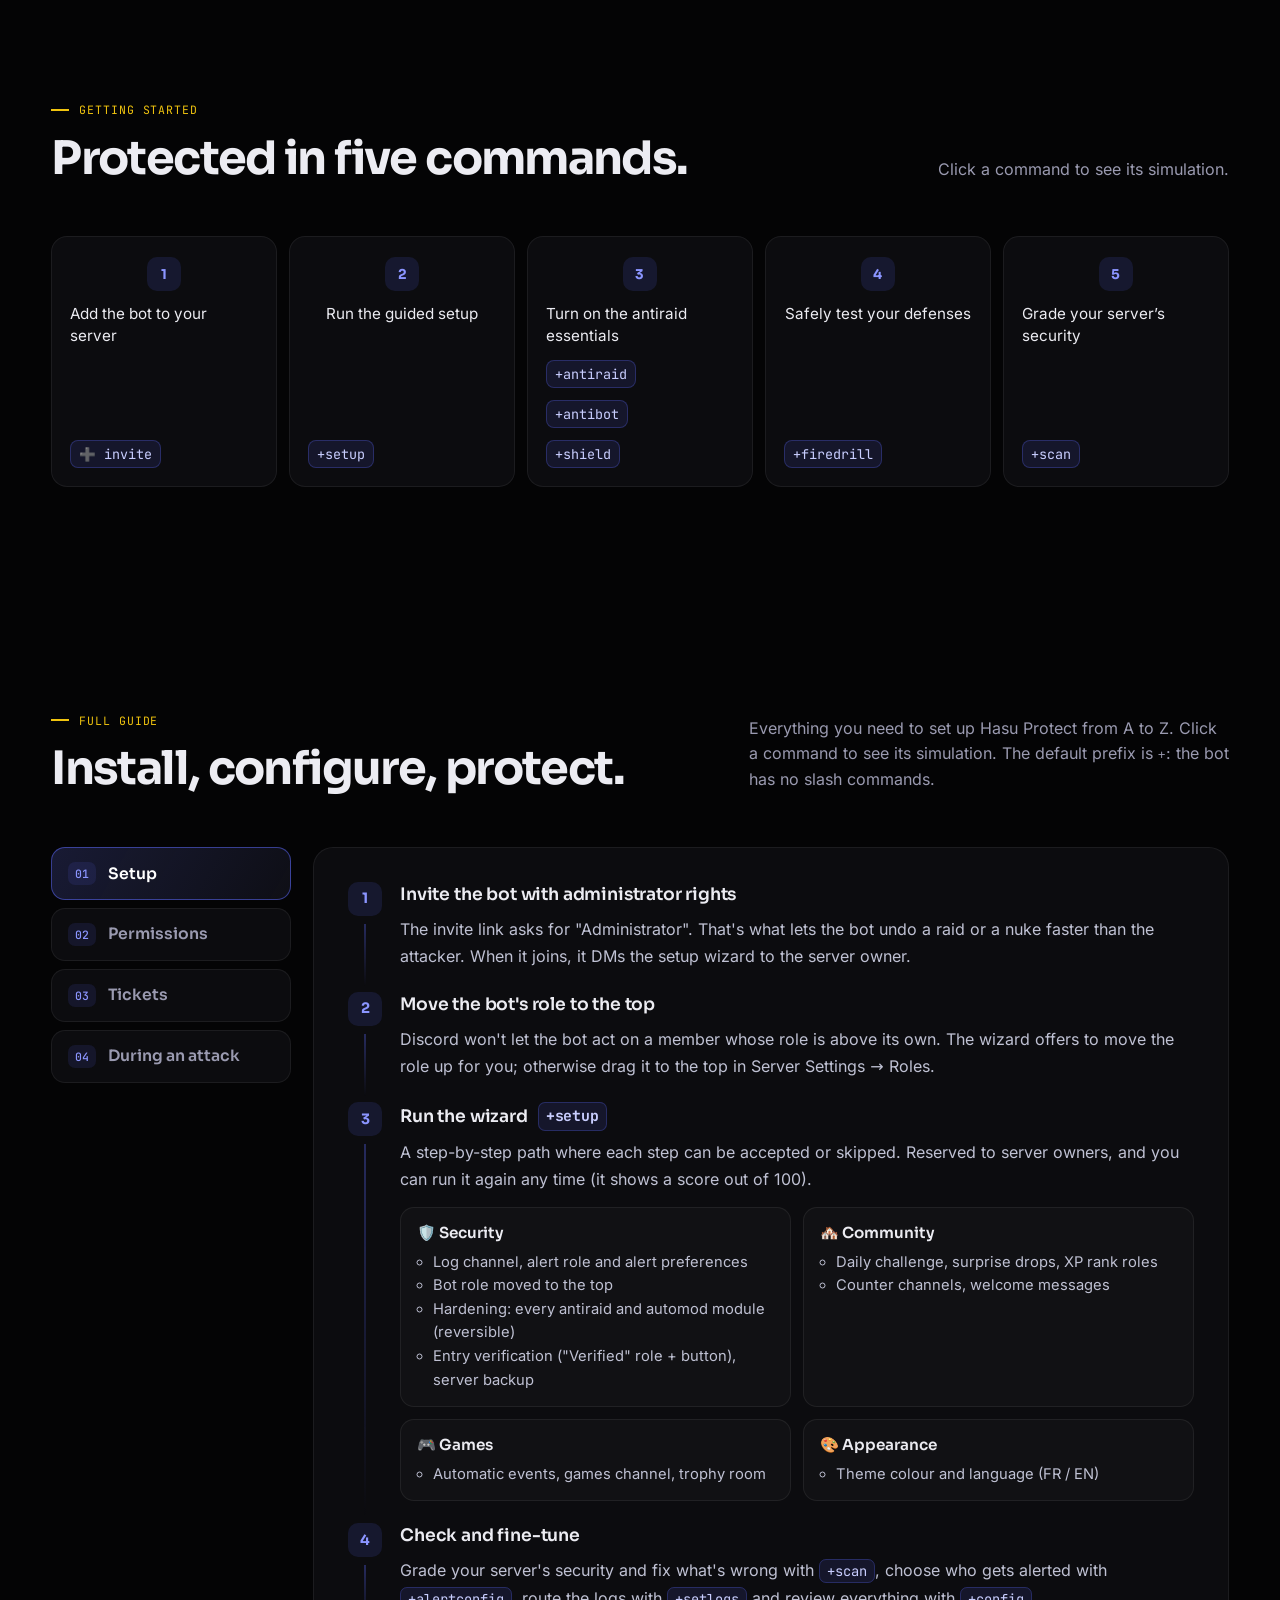
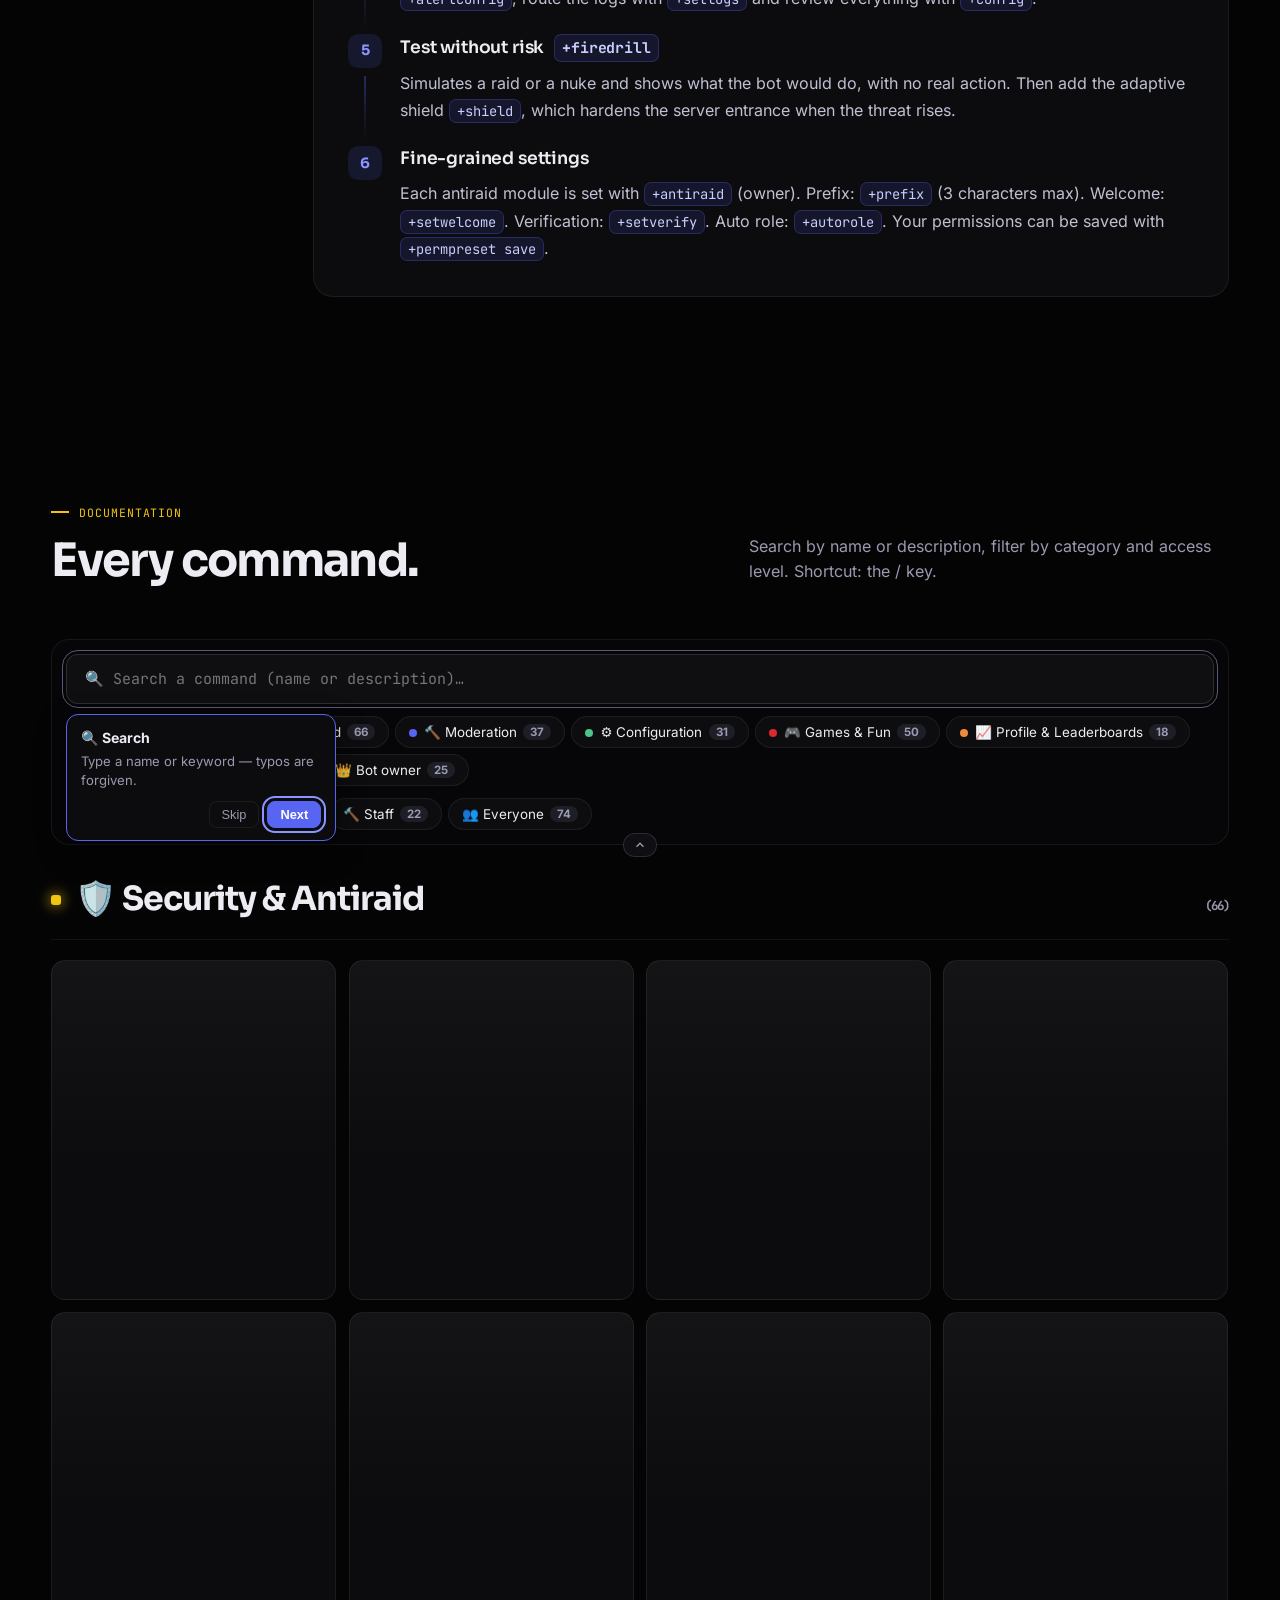
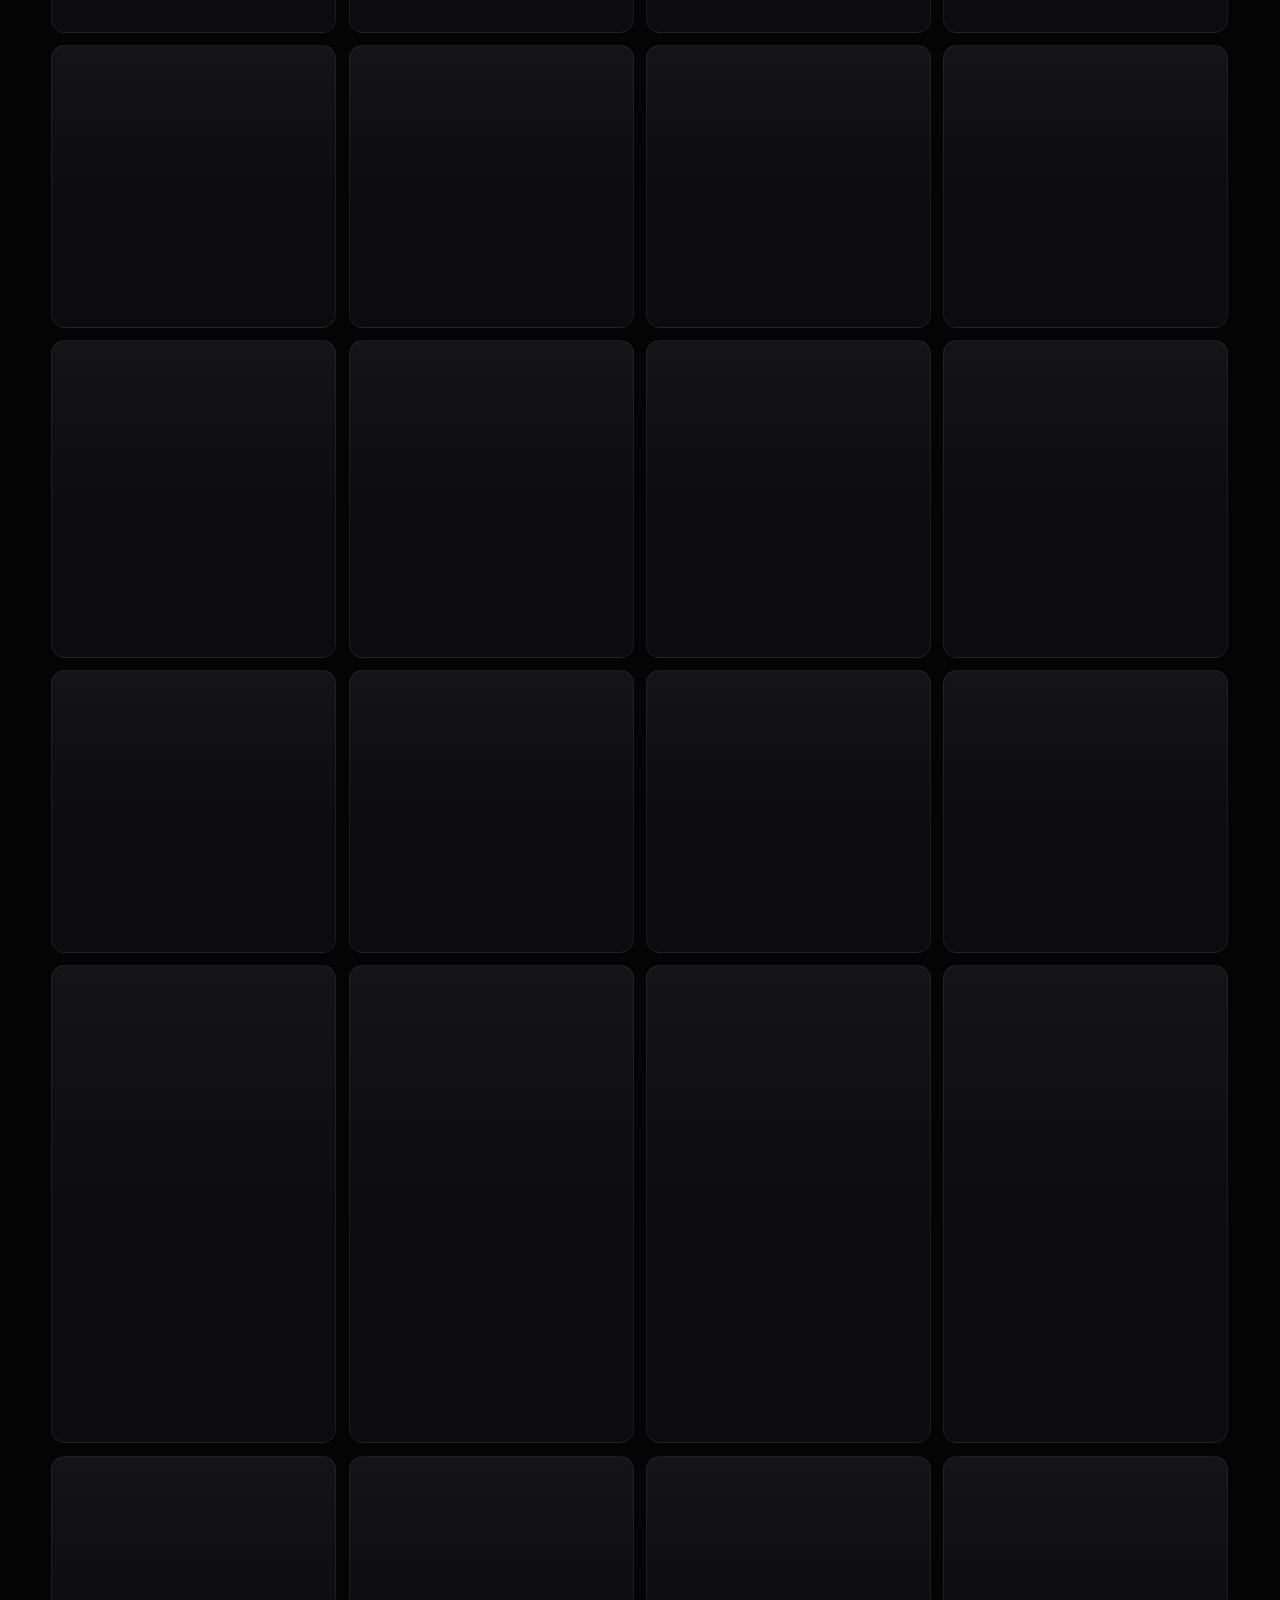
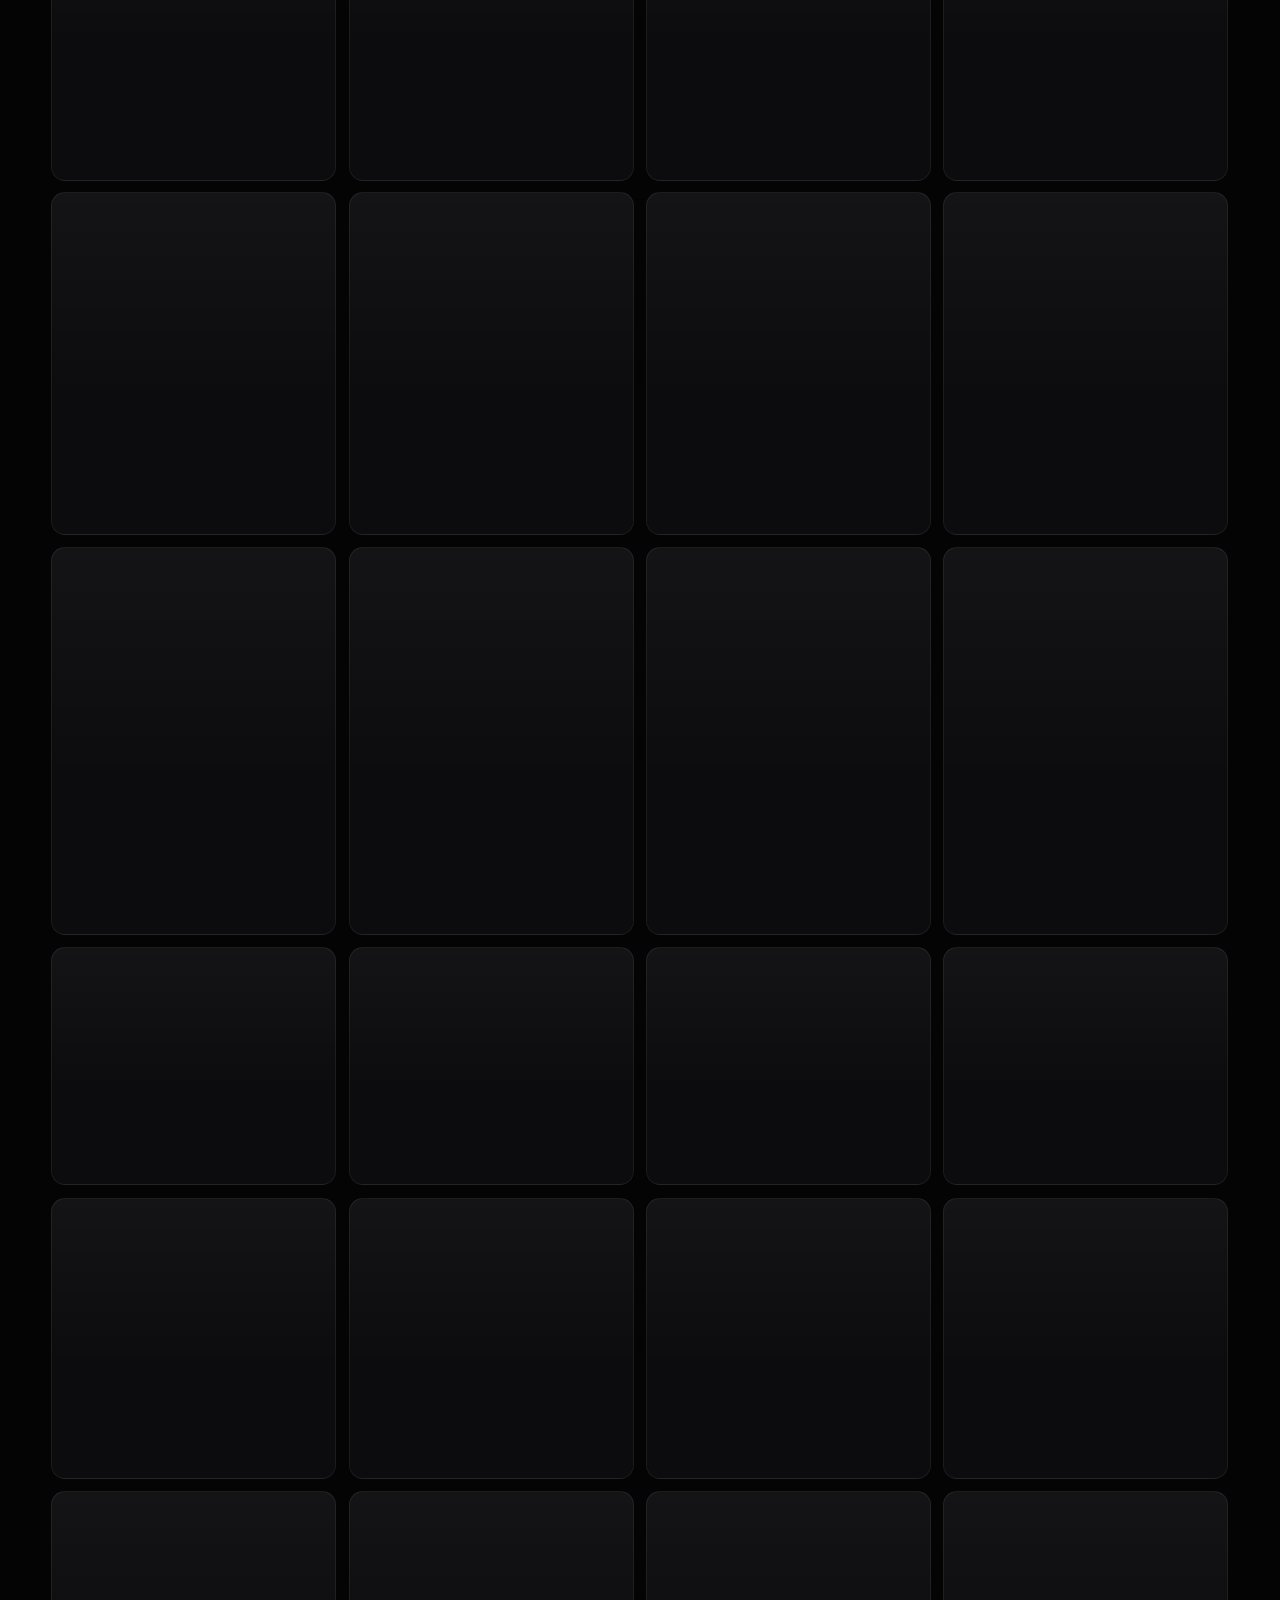
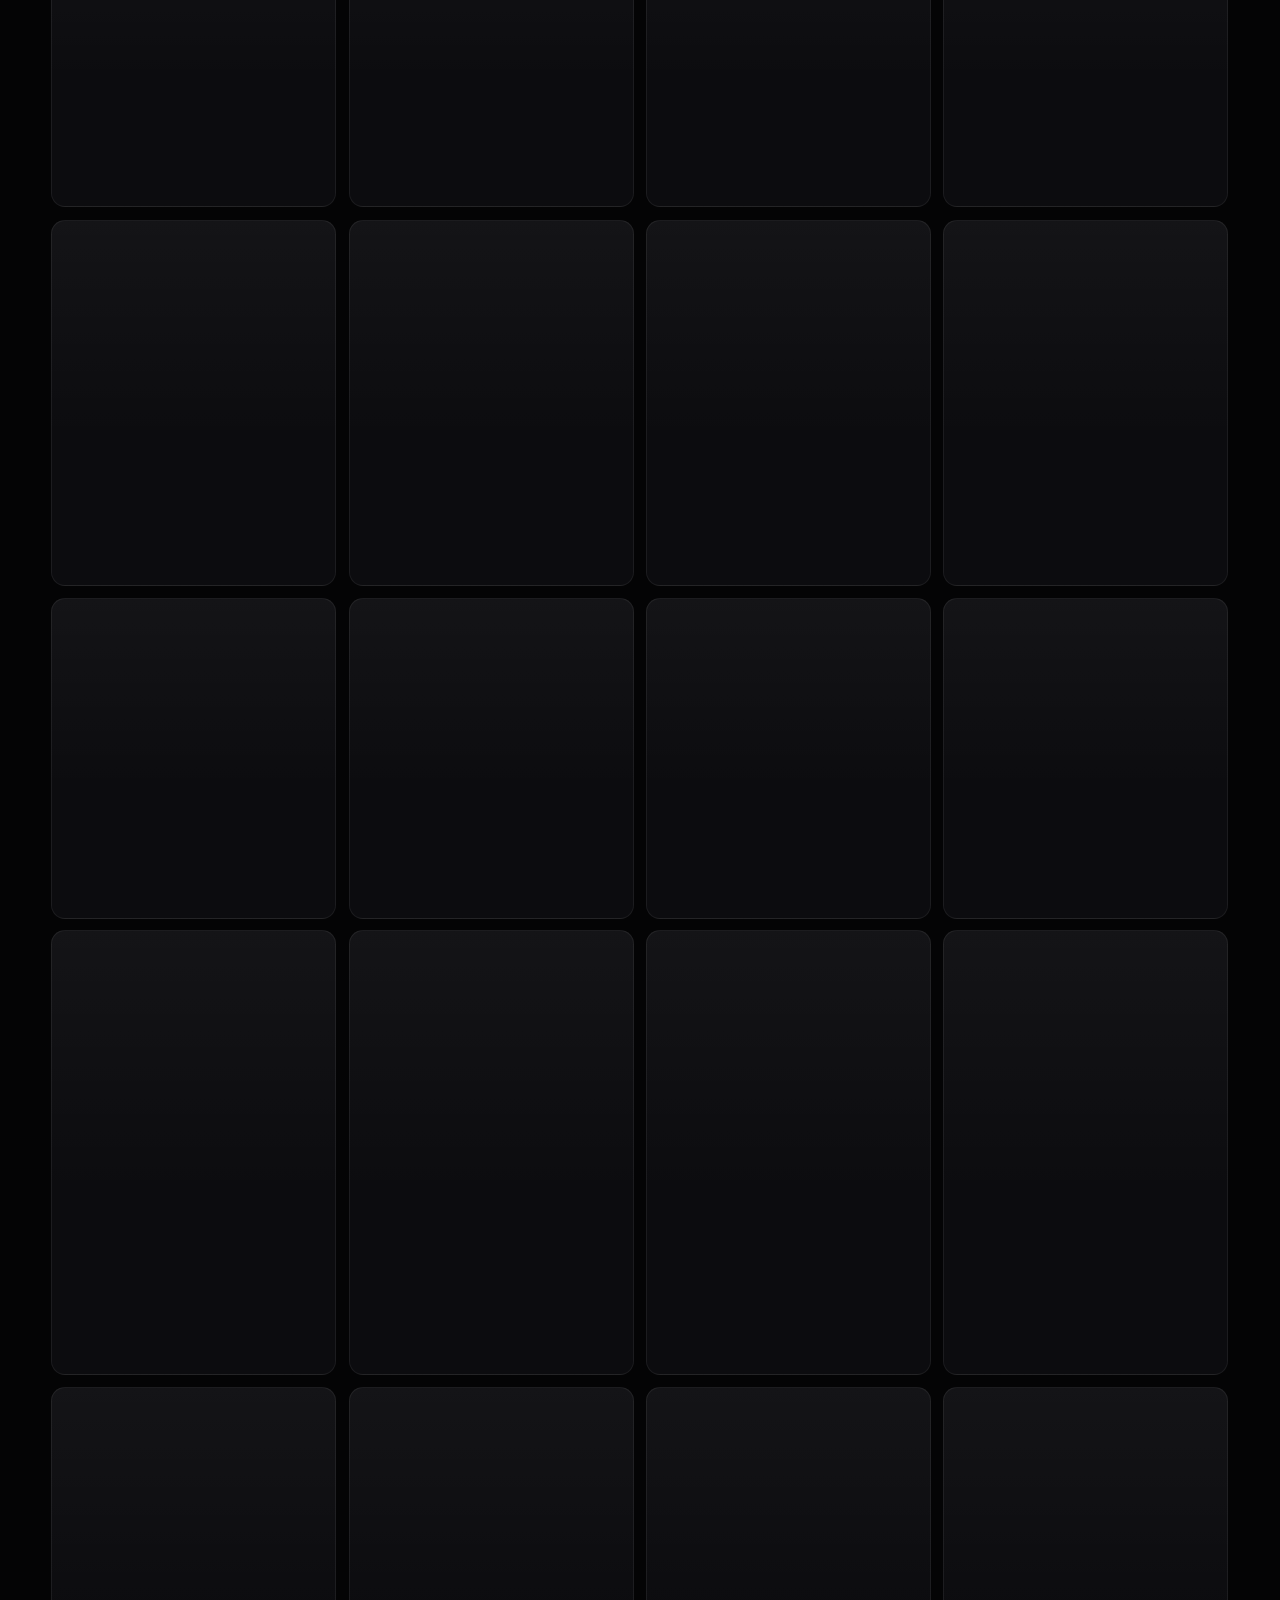
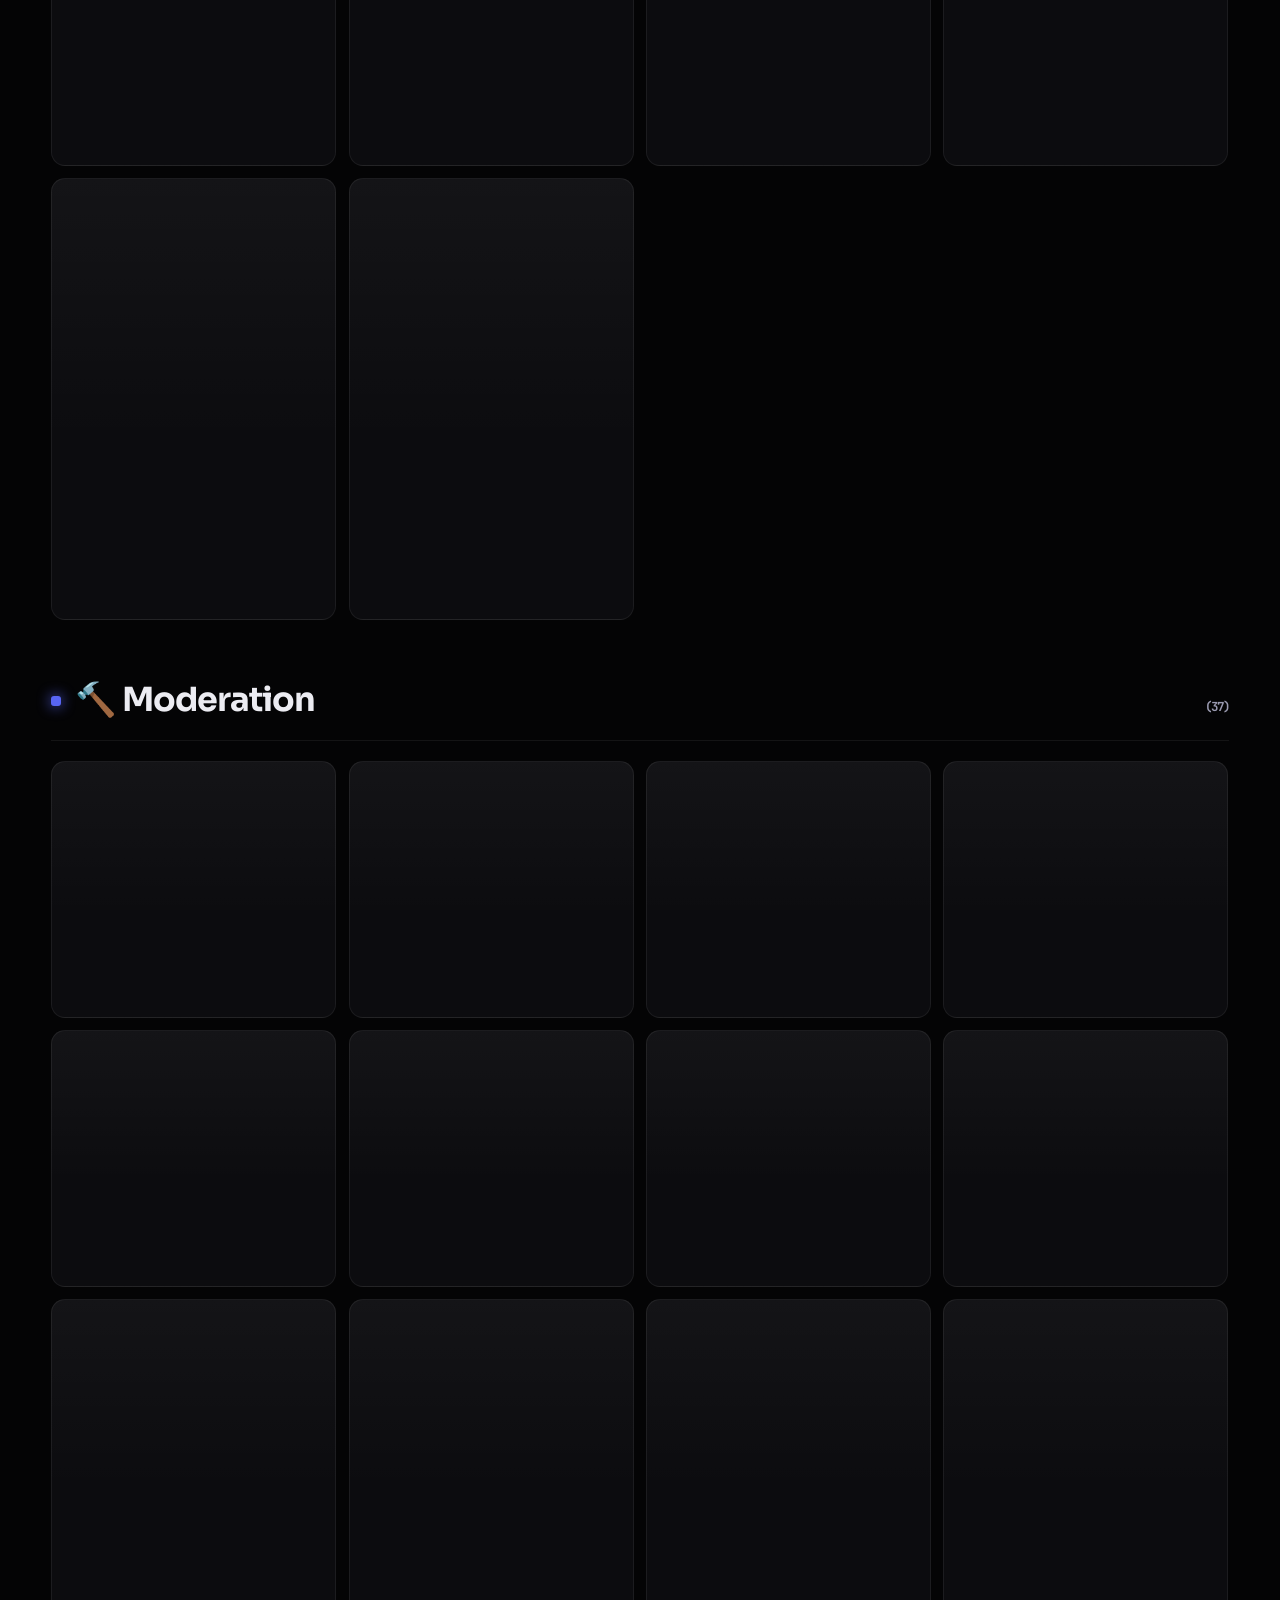
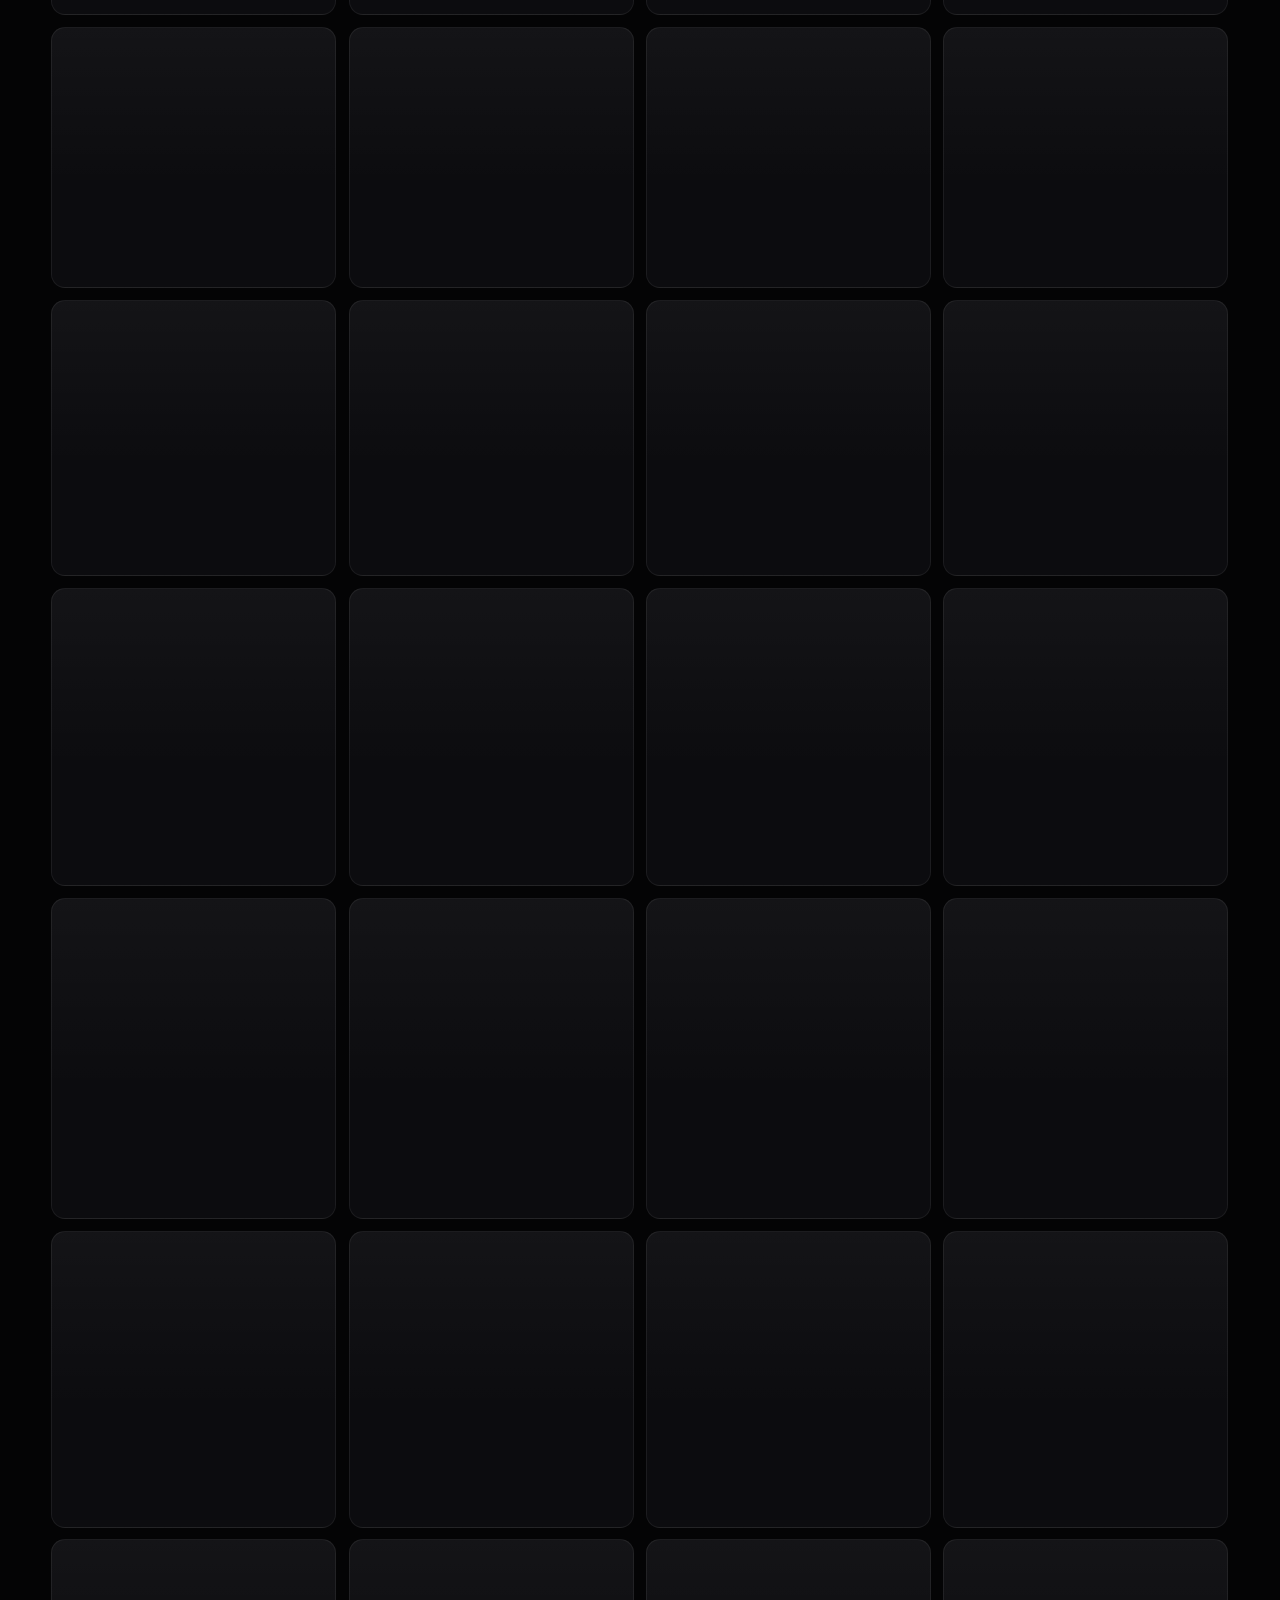
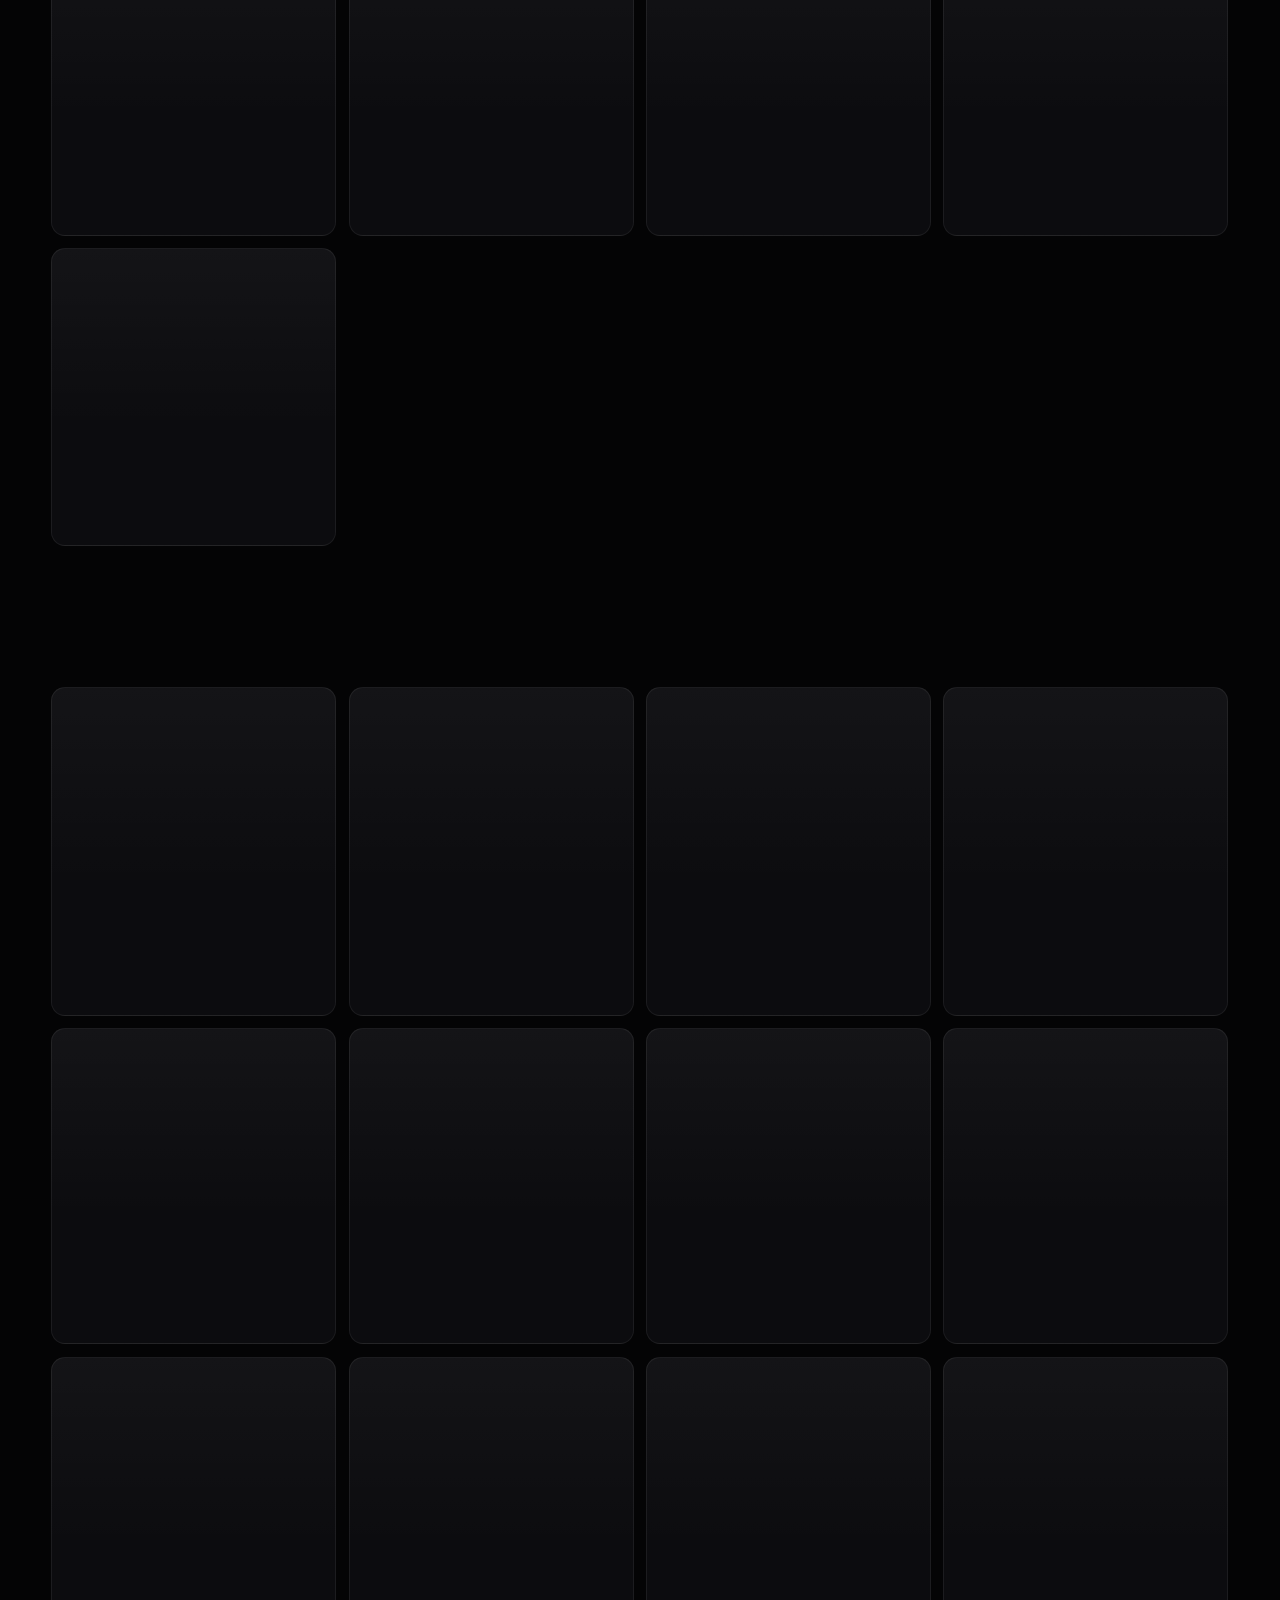
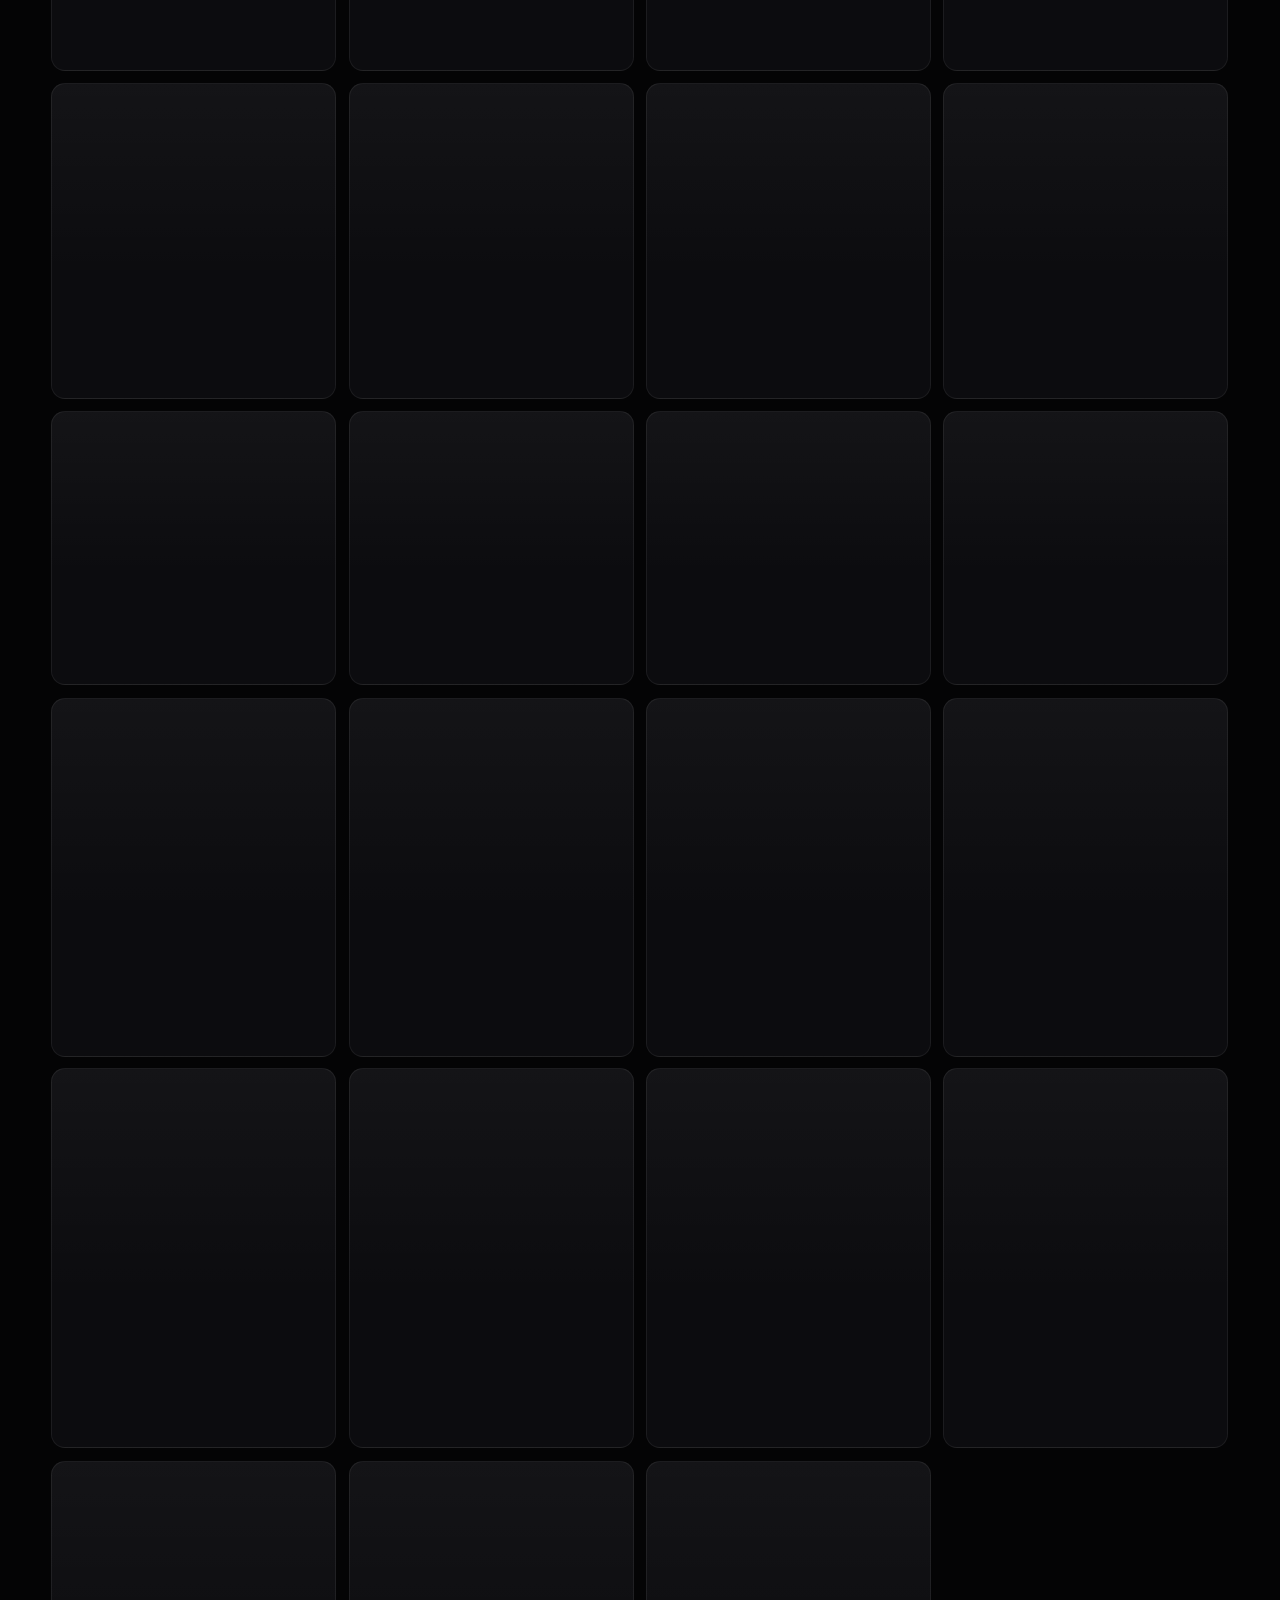
==== commit 219283b3: "fix: rendre le panneau clavier accessible et restaurer le focus" ====
--- a/index.html
+++ b/index.html
@@ -12,7 +12,7 @@
   ═══════════════════════════════════════════════════════════════════════════════════════════════
 --><meta charset="utf-8"><link rel="preconnect" href="https://rapid-sound-6a32.teamfunnysgames.workers.dev" crossorigin><link rel="preconnect" href="https://raw.githubusercontent.com" crossorigin><link rel="preconnect" href="https://abacus.jasoncameron.dev" crossorigin>
 <meta name="viewport" content="width=device-width, initial-scale=1, viewport-fit=cover">
-<meta http-equiv="Content-Security-Policy" content="default-src 'self'; script-src 'sha256-LXRV4Zck+YA3qVbLhbUhE16V1vGTskWjY7TQsXjYFEU=' 'self'; style-src 'self' 'unsafe-inline'; img-src 'self' https://top.gg; font-src 'self'; connect-src 'self' https://raw.githubusercontent.com https://abacus.jasoncameron.dev https://rapid-sound-6a32.teamfunnysgames.workers.dev; object-src 'none'; worker-src 'self'; base-uri 'self'; form-action 'none'">
+<meta http-equiv="Content-Security-Policy" content="default-src 'self'; script-src 'sha256-FMRtKZBj4jP1qH/5yE6sSorY5qcVKbQDU0E+8GmwK78=' 'self'; style-src 'self' 'unsafe-inline'; img-src 'self' https://top.gg; font-src 'self'; connect-src 'self' https://raw.githubusercontent.com https://abacus.jasoncameron.dev https://rapid-sound-6a32.teamfunnysgames.workers.dev; object-src 'none'; worker-src 'self'; base-uri 'self'; form-action 'none'">
 <meta name="referrer" content="no-referrer">
 <meta name="color-scheme" content="dark">
 <meta name="description" content="Bot Discord de modération et sécurité : antiraid, anti-nuke, Guardian AI et 276 commandes — documentation complète et interactive.">
@@ -4061,22 +4061,44 @@
 // Réutilise l'overlay/les styles du simulateur. Timers annulés au replay et neutralisés à la fermeture
 // (jeton de run + test de l'overlay), donc aucune fuite si on ferme en plein milieu.
 // ═══ ⌨️ PANNEAU RACCOURCIS (discret : aucune UI permanente — « ? » l'ouvre, Échap/clic ferme).
-(function(){var ov2=null;
- function close(){if(ov2){ov2.remove();ov2=null;}}
- function open(){if(ov2)return;var EN=curLang()==='en';
+/* hp:shortcuts-accessibility:v2 */
+(function(){var ov2=null,back=null,closeButton=null;
+ function focusable(node){
+  if(!node||typeof node.focus!=='function'||node.isConnected===false||node.disabled)return false;
+  try{var style=getComputedStyle(node);
+   if(style.display==='none'||style.visibility==='hidden'||style.visibility==='collapse'||Number(style.opacity)===0)return false;
+   return [].some.call(node.getClientRects(),function(rect){return rect.width>0&&rect.height>0;});
+  }catch(e){return false;}
+ }
+ function close(){if(!ov2)return;var target=back;back=null;ov2.remove();ov2=null;closeButton=null;
+  if(!focusable(target))target=document.getElementById('search');
+  if(focusable(target))try{target.focus({preventScroll:true});}catch(e){}
+ }
+ function open(){if(ov2)return;back=document.activeElement;var EN=curLang()==='en';
   ov2=el('div','kbov');var box=el('div','kbbox');box.setAttribute('role','dialog');box.setAttribute('aria-modal','true');box.setAttribute('aria-label',EN?'Keyboard shortcuts':'Raccourcis clavier');
   box.appendChild(el('div','kbt',EN?'⌨️ Keyboard shortcuts':'⌨️ Raccourcis clavier'));
-  [[('/'),EN?'focus the search':'aller à la recherche'],
+  [['/',EN?'focus the search':'aller à la recherche'],
    ['Ctrl+K',EN?'quick command palette':'palette de commandes rapide'],
-   ['Échap'+(EN?' / Esc':''),EN?'close panels · clear the search':'fermer les panneaux · vider la recherche'],
-   ['Entrée',EN?'open the focused card':'ouvrir la carte sélectionnée'],
-   ['?',EN?'this panel':'ce panneau']].forEach(function(r){
-   var l=el('div','kbrow');l.appendChild(el('kbd',null,r[0]));l.appendChild(el('span',null,r[1]));box.appendChild(l);});
-  ov2.appendChild(box);ov2.addEventListener('click',function(e){if(e.target===ov2)close();});
-  document.body.appendChild(ov2);box.tabIndex=-1;box.focus();}
- document.addEventListener('keydown',function(e){
-  if(e.key==='Escape'){close();return;}
-  if(e.key==='?'&&!e.ctrlKey&&!e.metaKey&&!e.altKey&&!/^(input|textarea|select)$/i.test((e.target&&e.target.tagName)||'')&&!document.getElementById('ov').classList.contains('open')){e.preventDefault();open();}});})();
+   [EN?'Esc':'Échap',EN?'close panels · clear the search':'fermer les panneaux · vider la recherche'],
+   [EN?'Enter':'Entrée',EN?'open the focused card':'ouvrir la carte sélectionnée'],
+   ['?',EN?'this panel':'ce panneau']].forEach(function(row){
+    var line=el('div','kbrow');line.appendChild(el('kbd',null,row[0]));line.appendChild(el('span',null,row[1]));box.appendChild(line);
+   });
+  closeButton=el('button','langbtn kbclose',EN?'Close':'Fermer');closeButton.type='button';closeButton.addEventListener('click',close);box.appendChild(closeButton);
+  ov2.appendChild(box);ov2.addEventListener('click',function(event){if(event.target===ov2)close();});
+  document.body.appendChild(ov2);closeButton.focus({preventScroll:true});
+ }
+ document.addEventListener('keydown',function(event){
+  if(ov2){
+   event.stopImmediatePropagation();
+   if(event.key==='Escape'){event.preventDefault();close();}
+   else if(event.key==='Tab'){event.preventDefault();closeButton.focus({preventScroll:true});}
+   return;
+  }
+  var sim=document.getElementById('ov');
+  if(event.key==='?'&&!event.ctrlKey&&!event.metaKey&&!event.altKey&&!/^(input|textarea|select)$/i.test((event.target&&event.target.tagName)||'')&&!(sim&&sim.classList.contains('open'))){event.preventDefault();event.stopImmediatePropagation();open();}
+ },true);
+})();
 // Lien profond : #nomcommande ouvre la fiche correspondante.
 // decodeURIComponent lève une URIError sur une séquence % invalide (…/#%, …/#%zz — un lien tronqué par
 // un client de chat suffit). L'exception n'était pas rattrapée : elle remontait telle quelle dans la
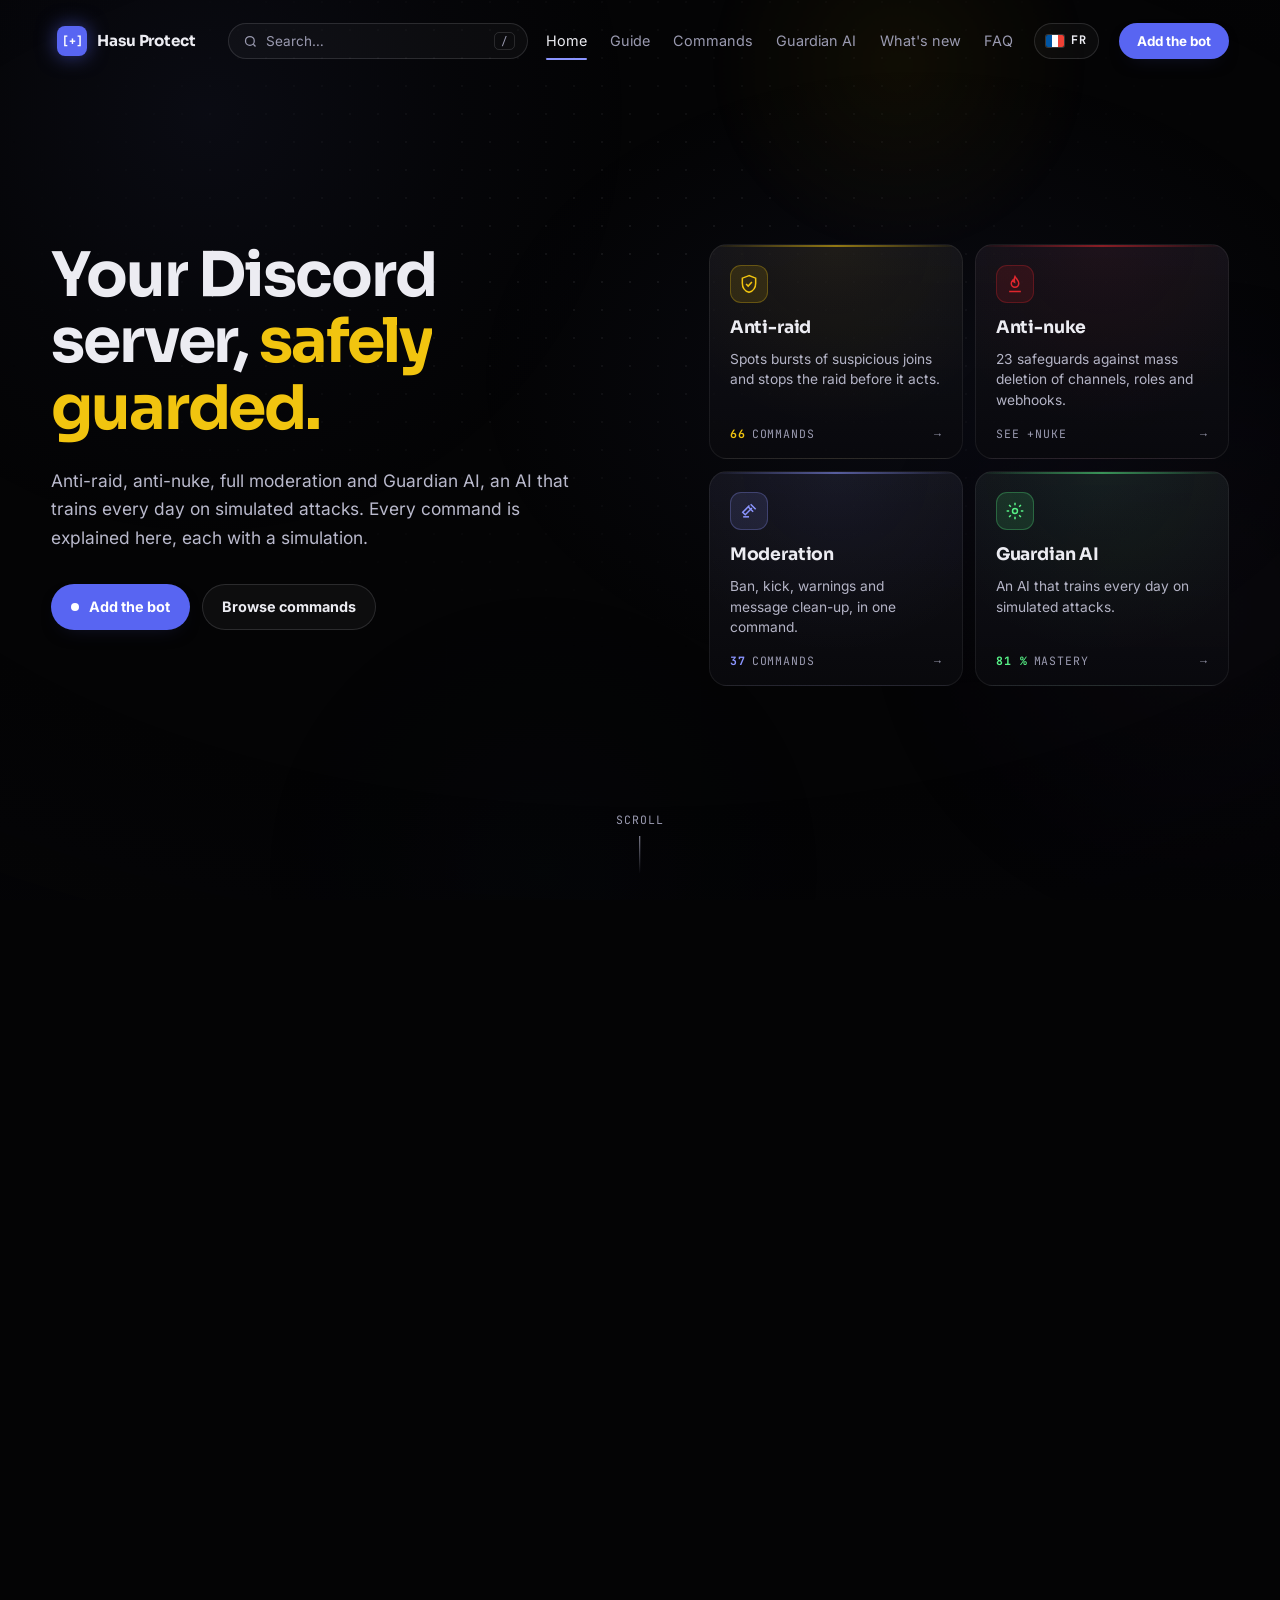
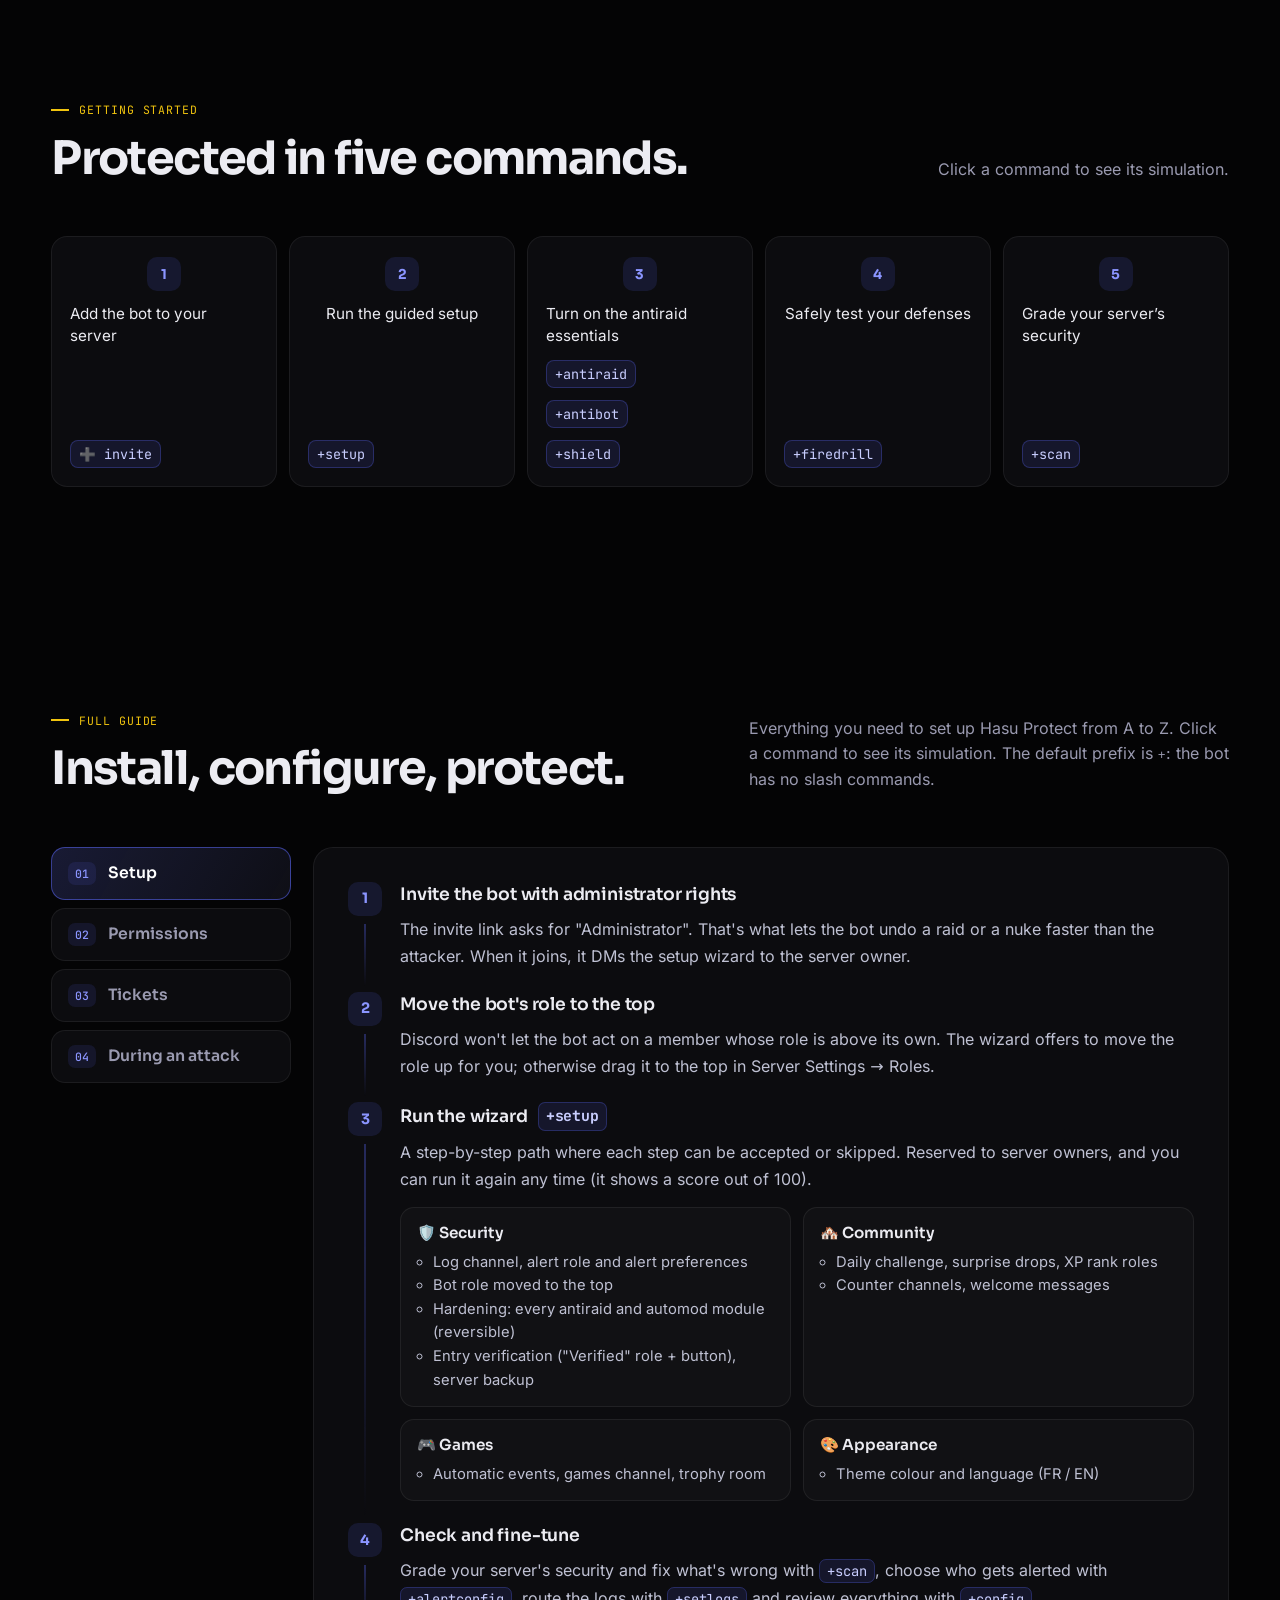
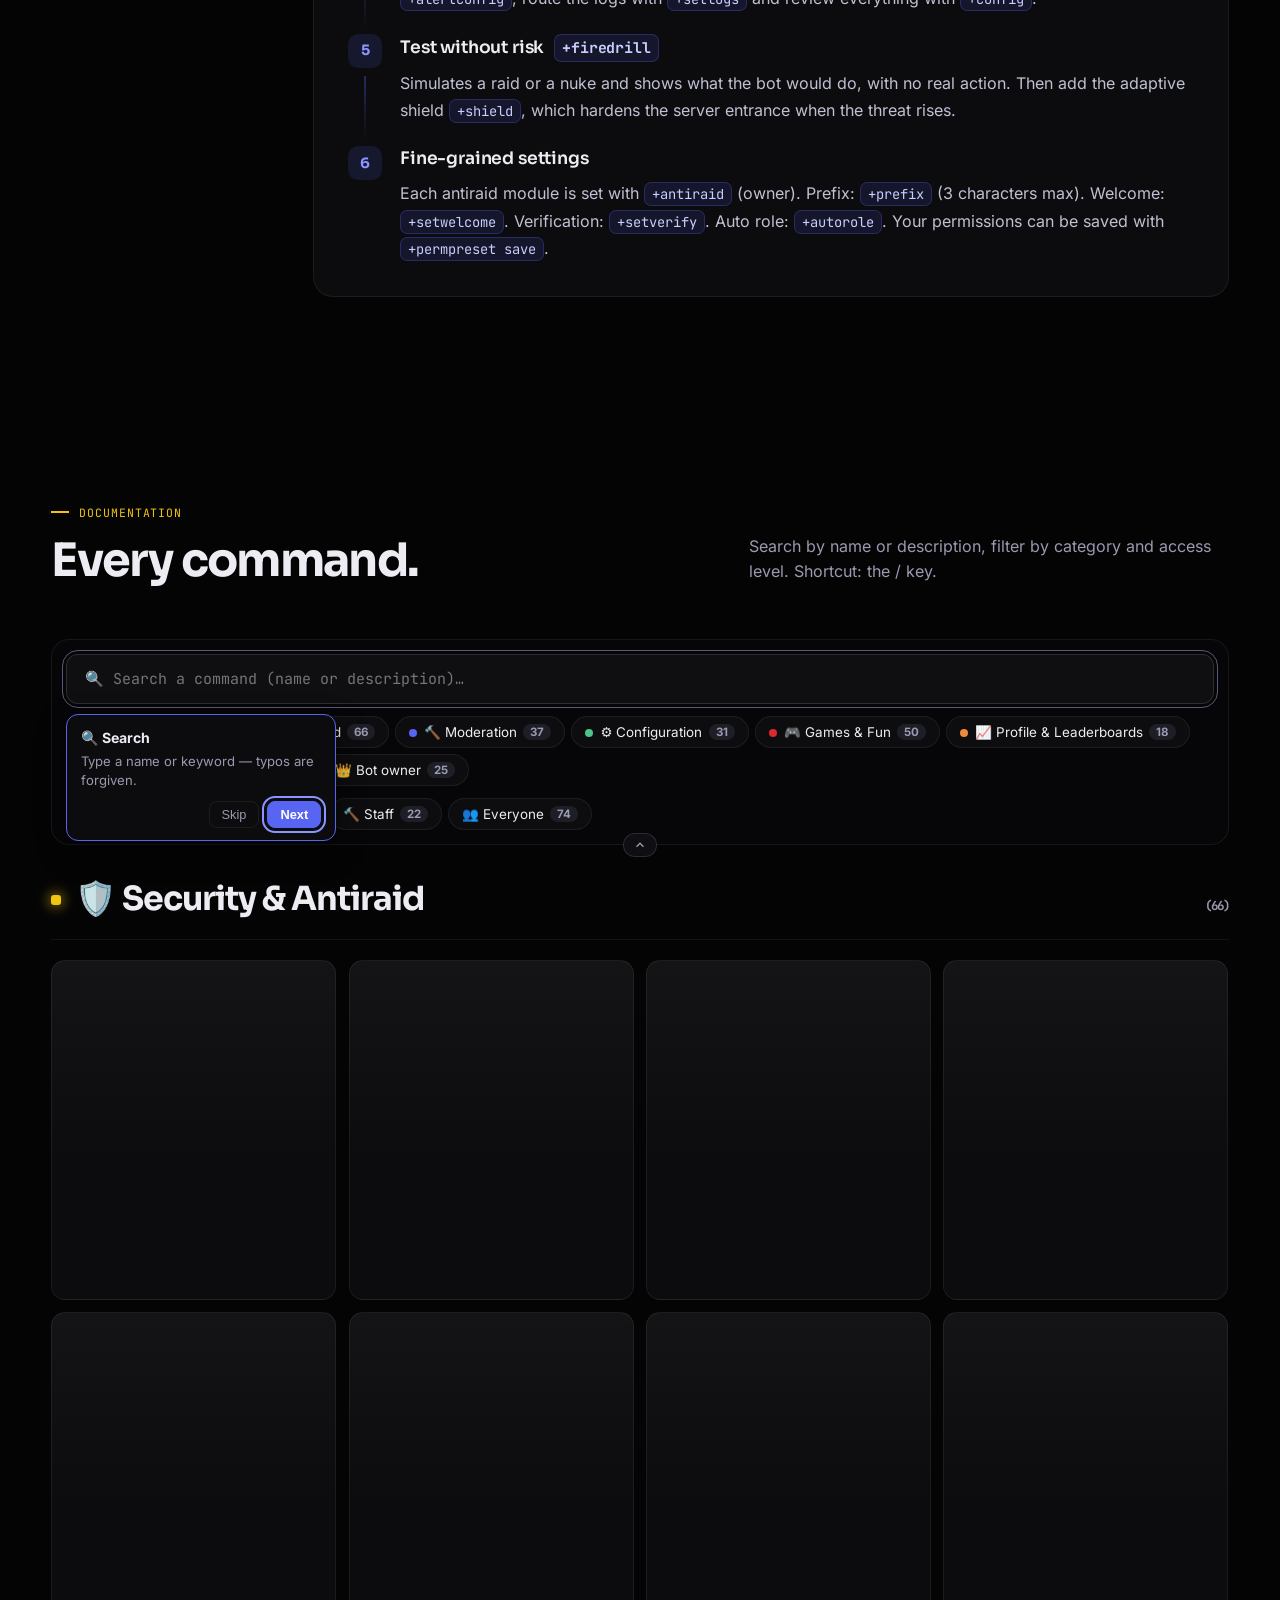
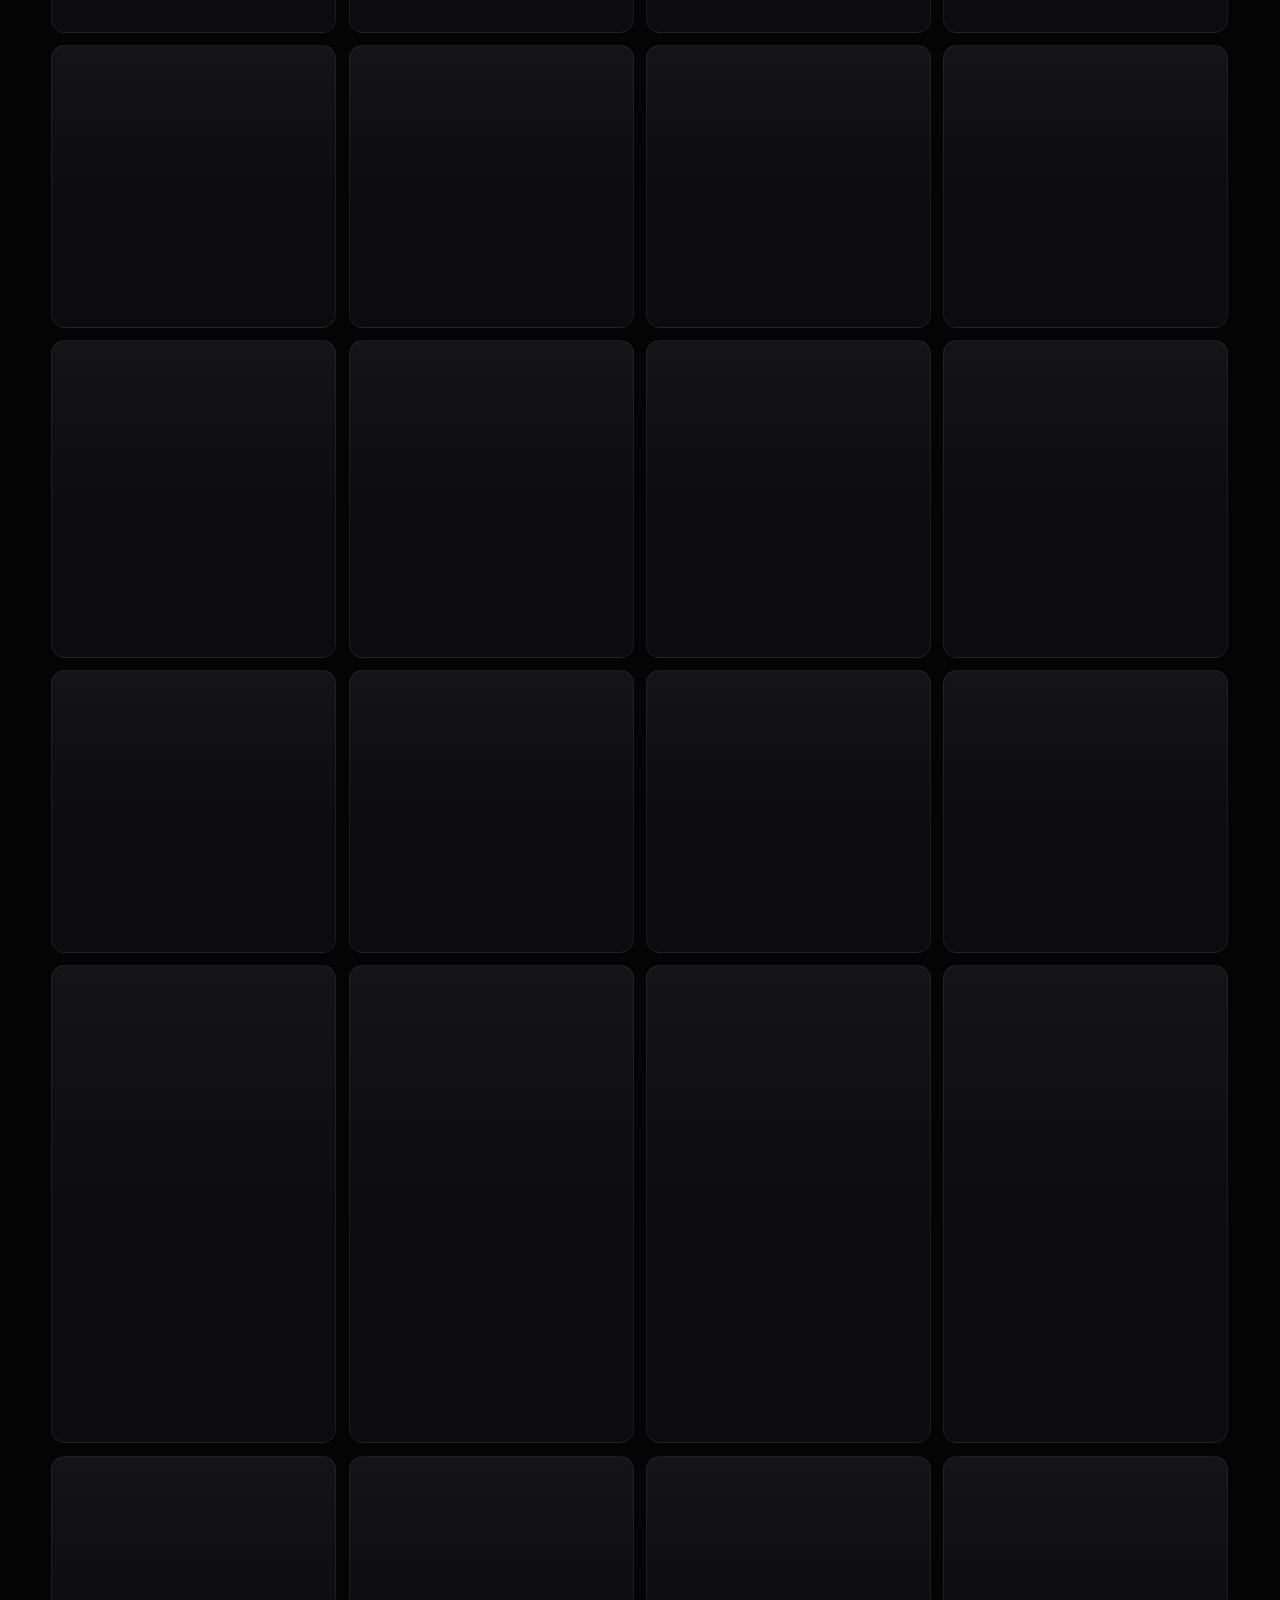
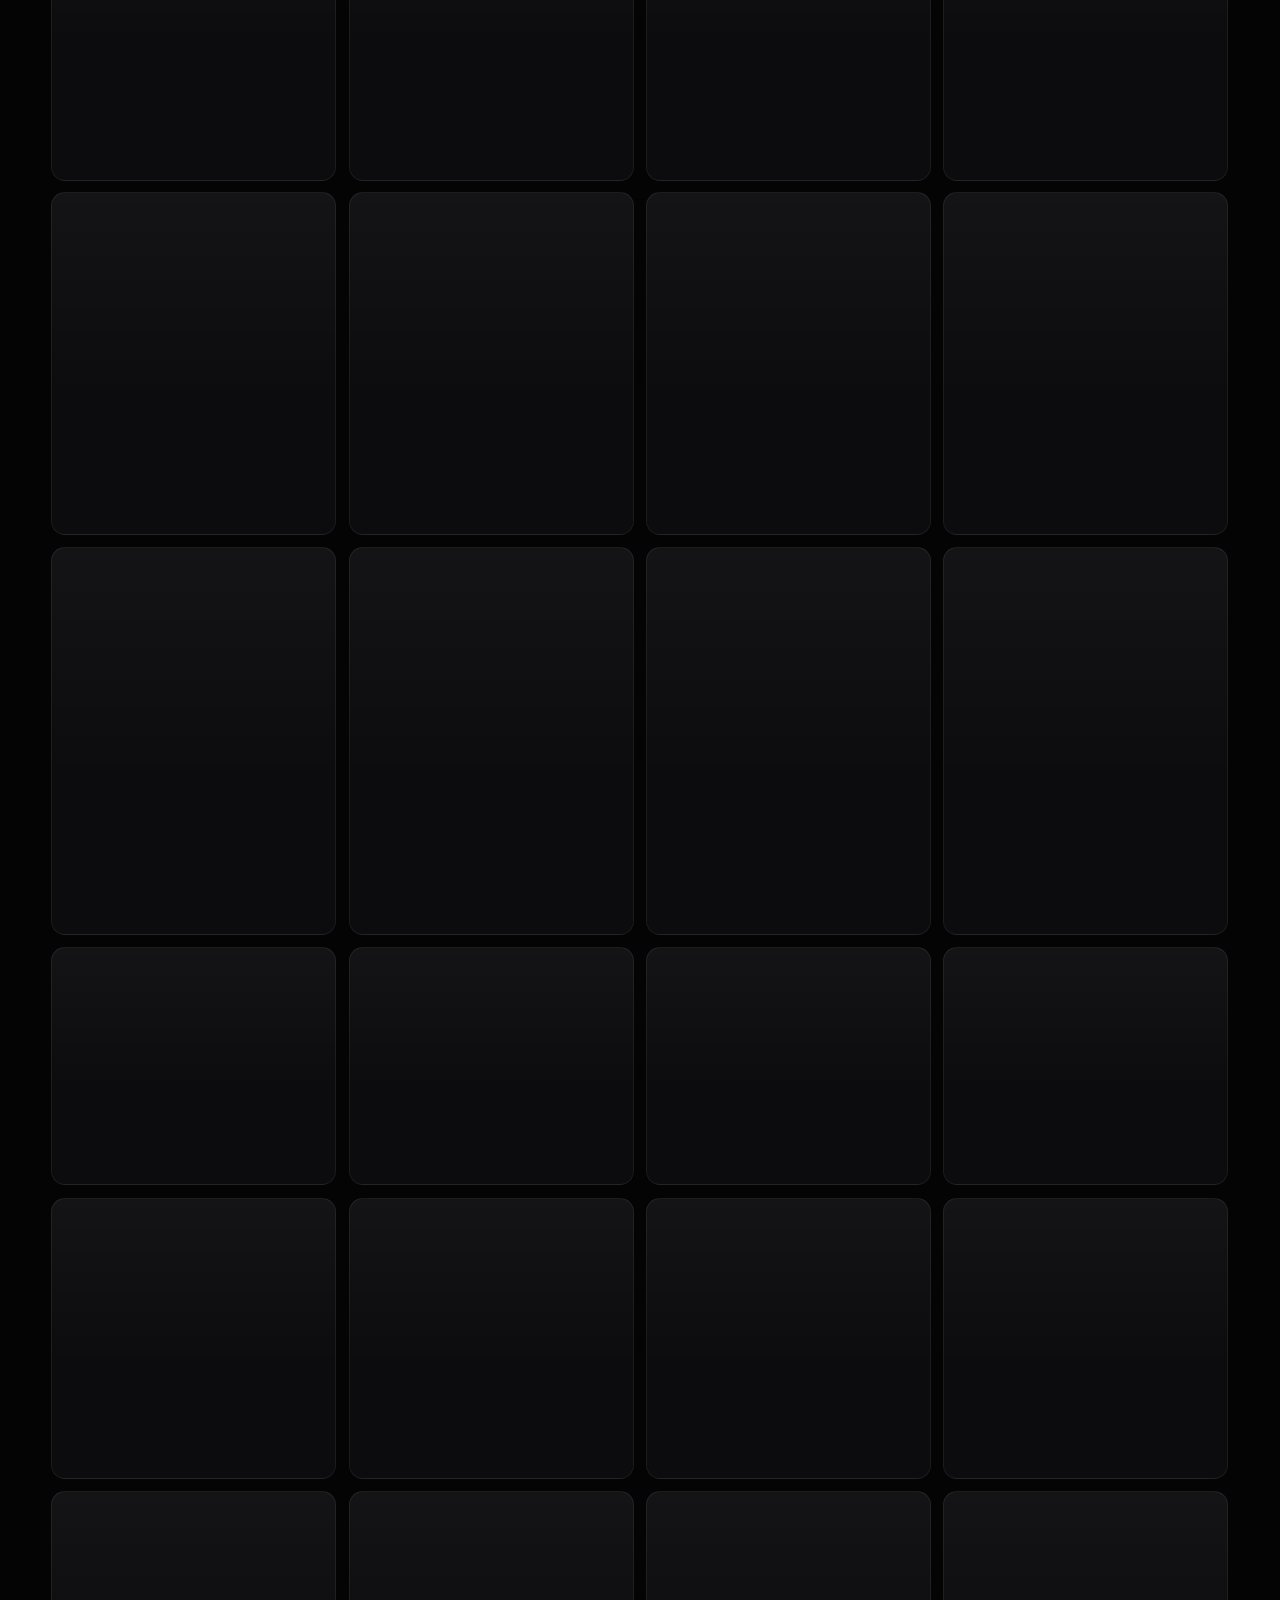
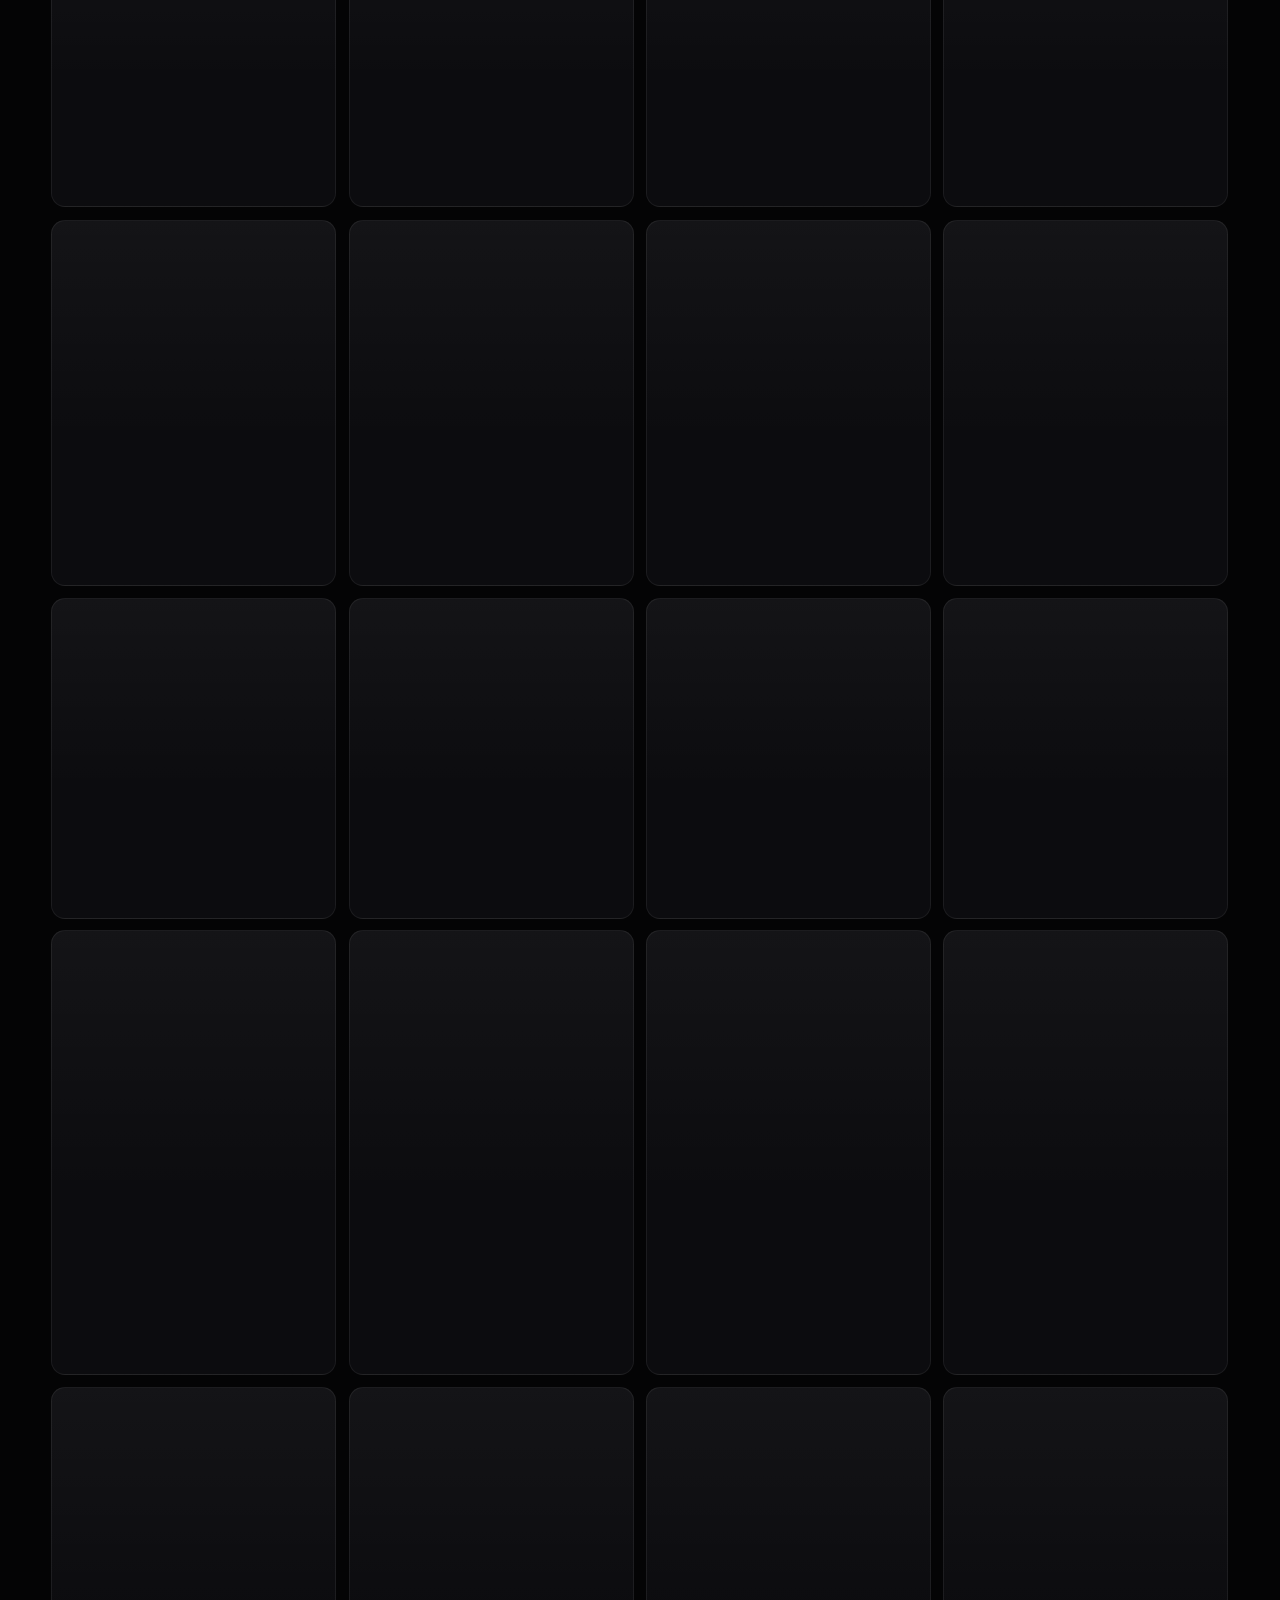
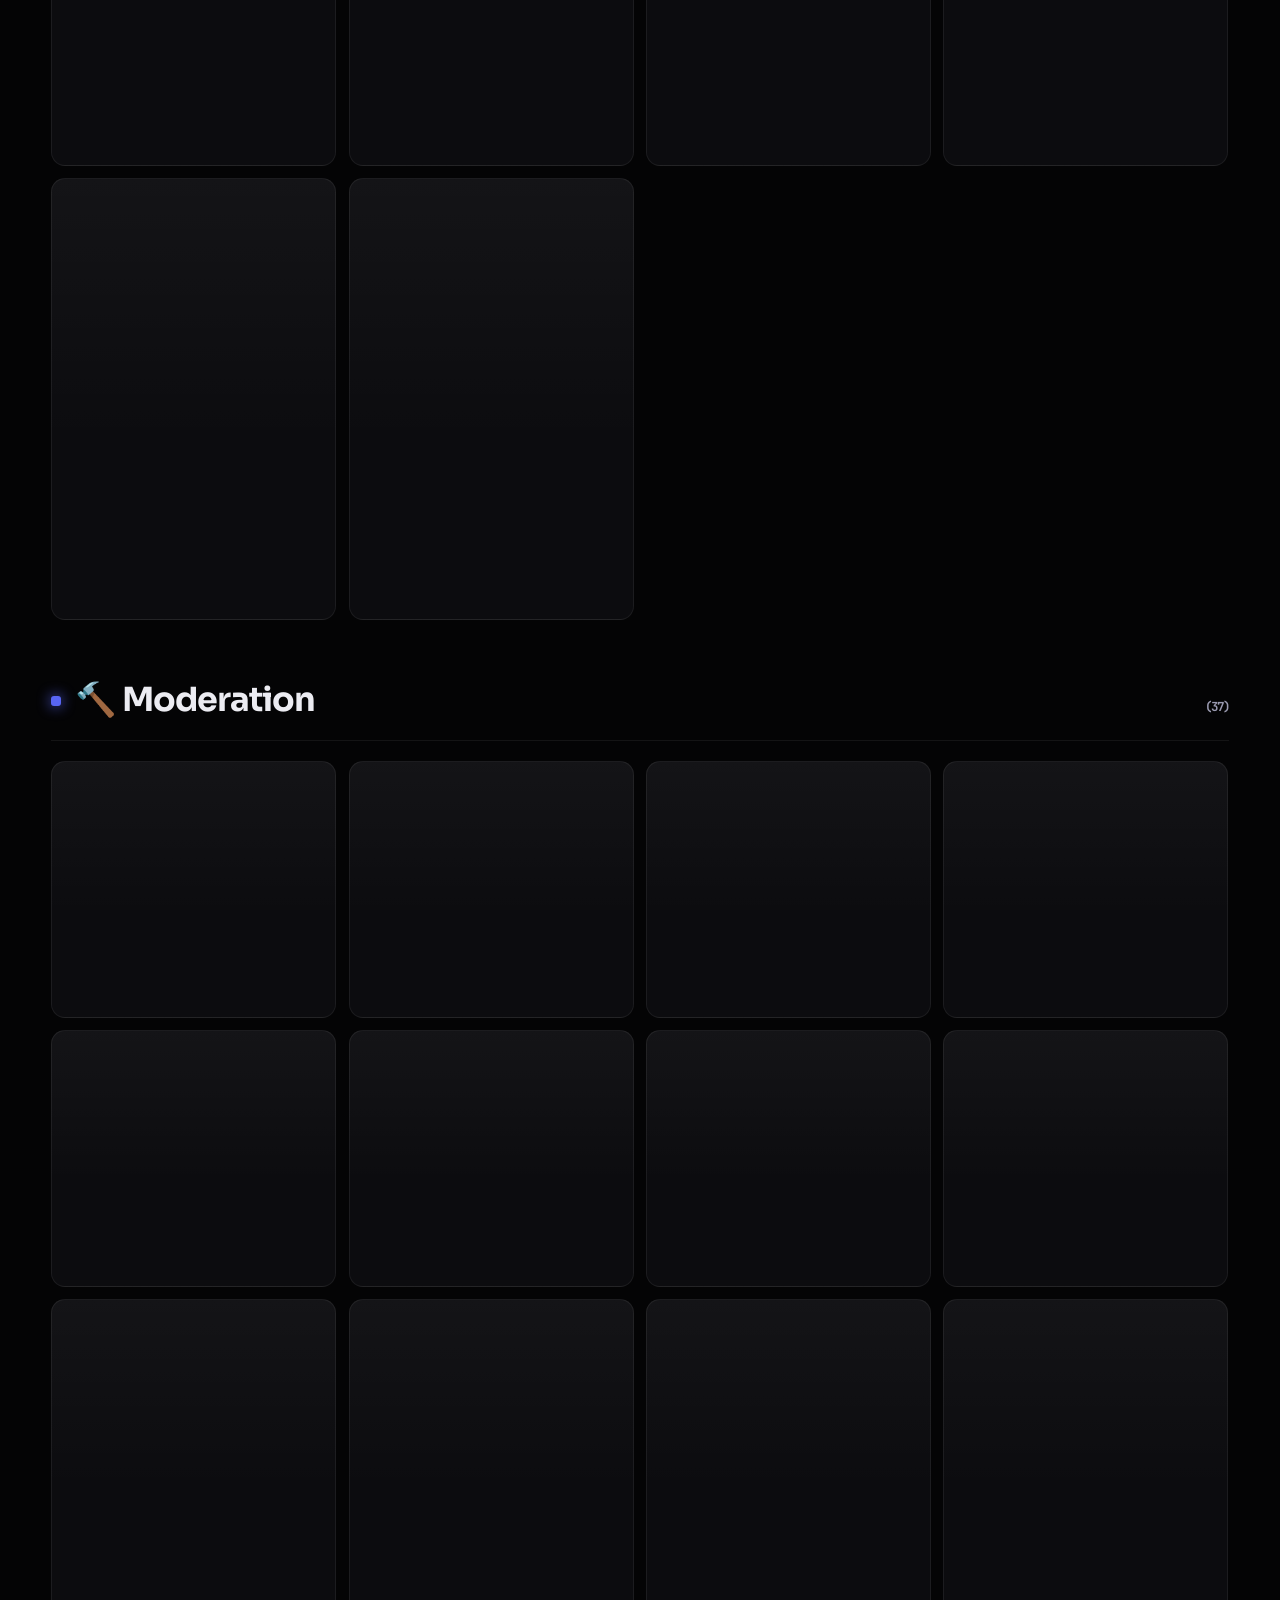
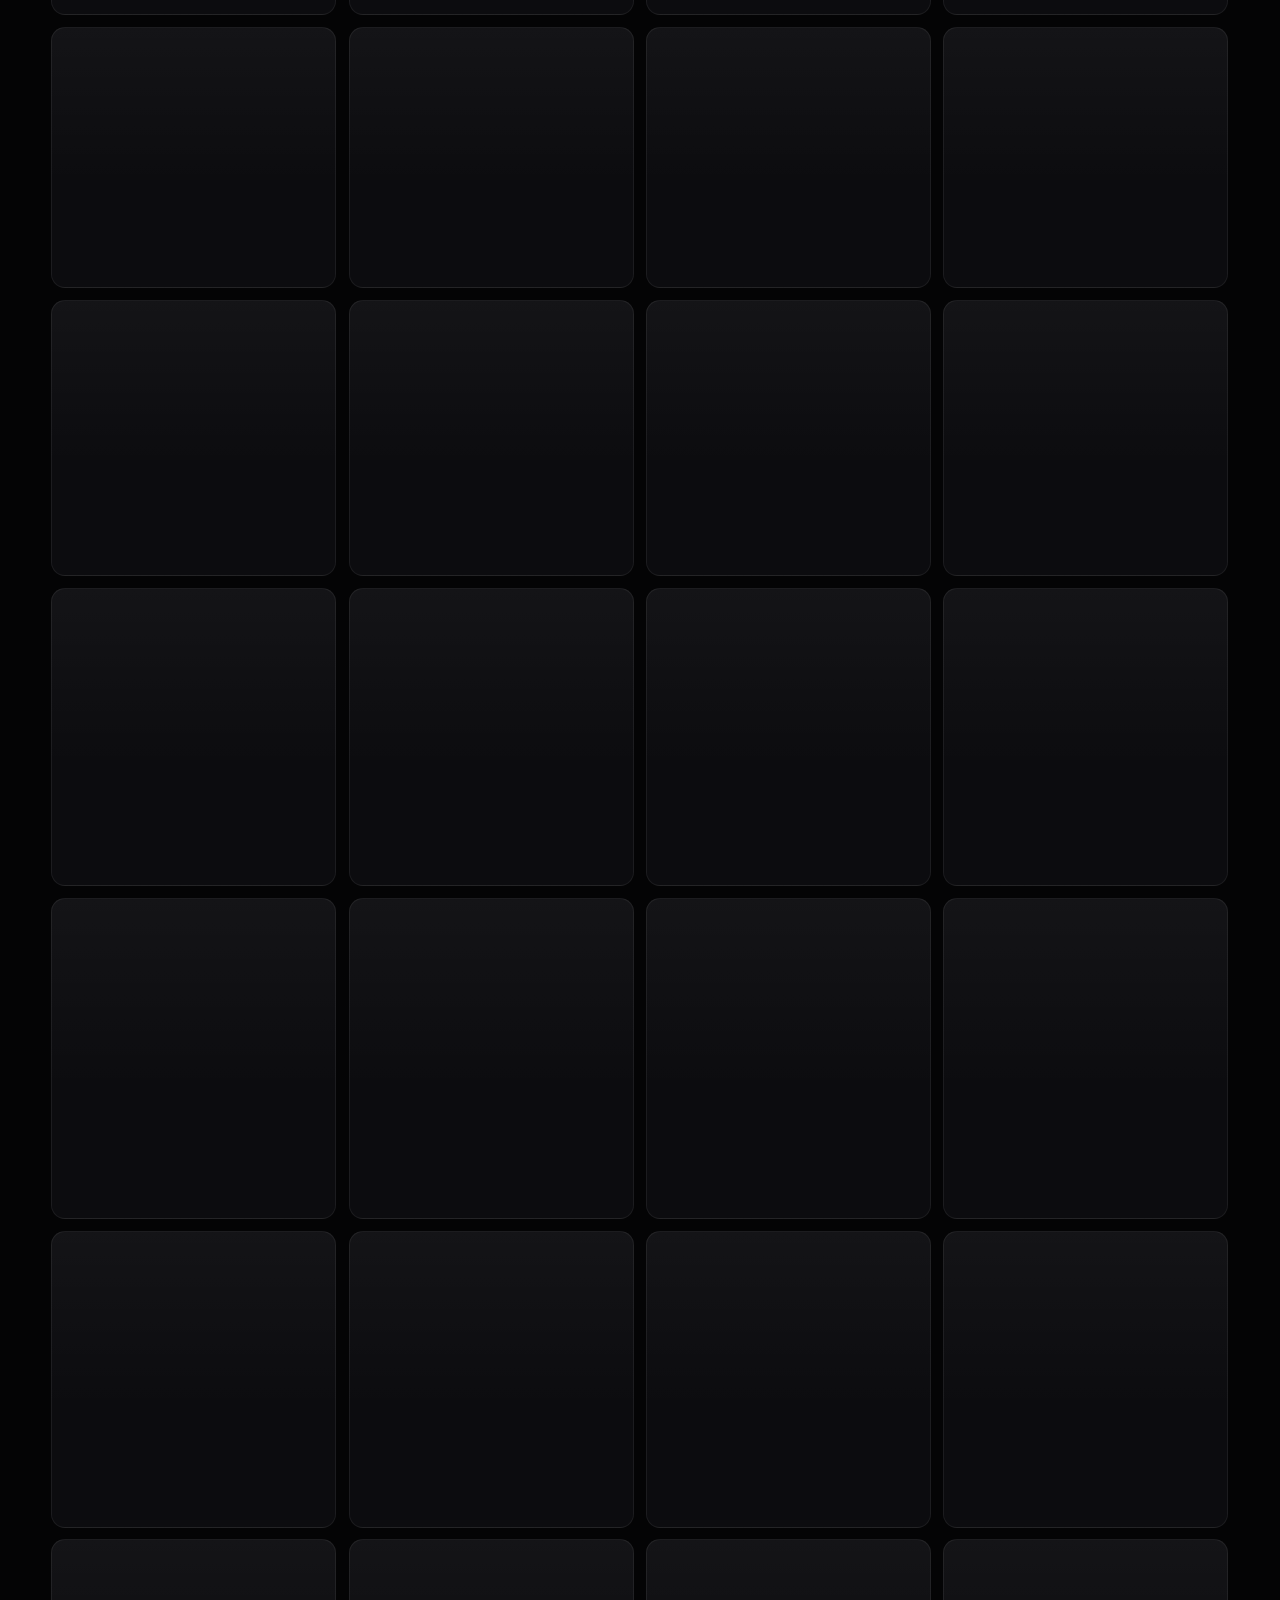
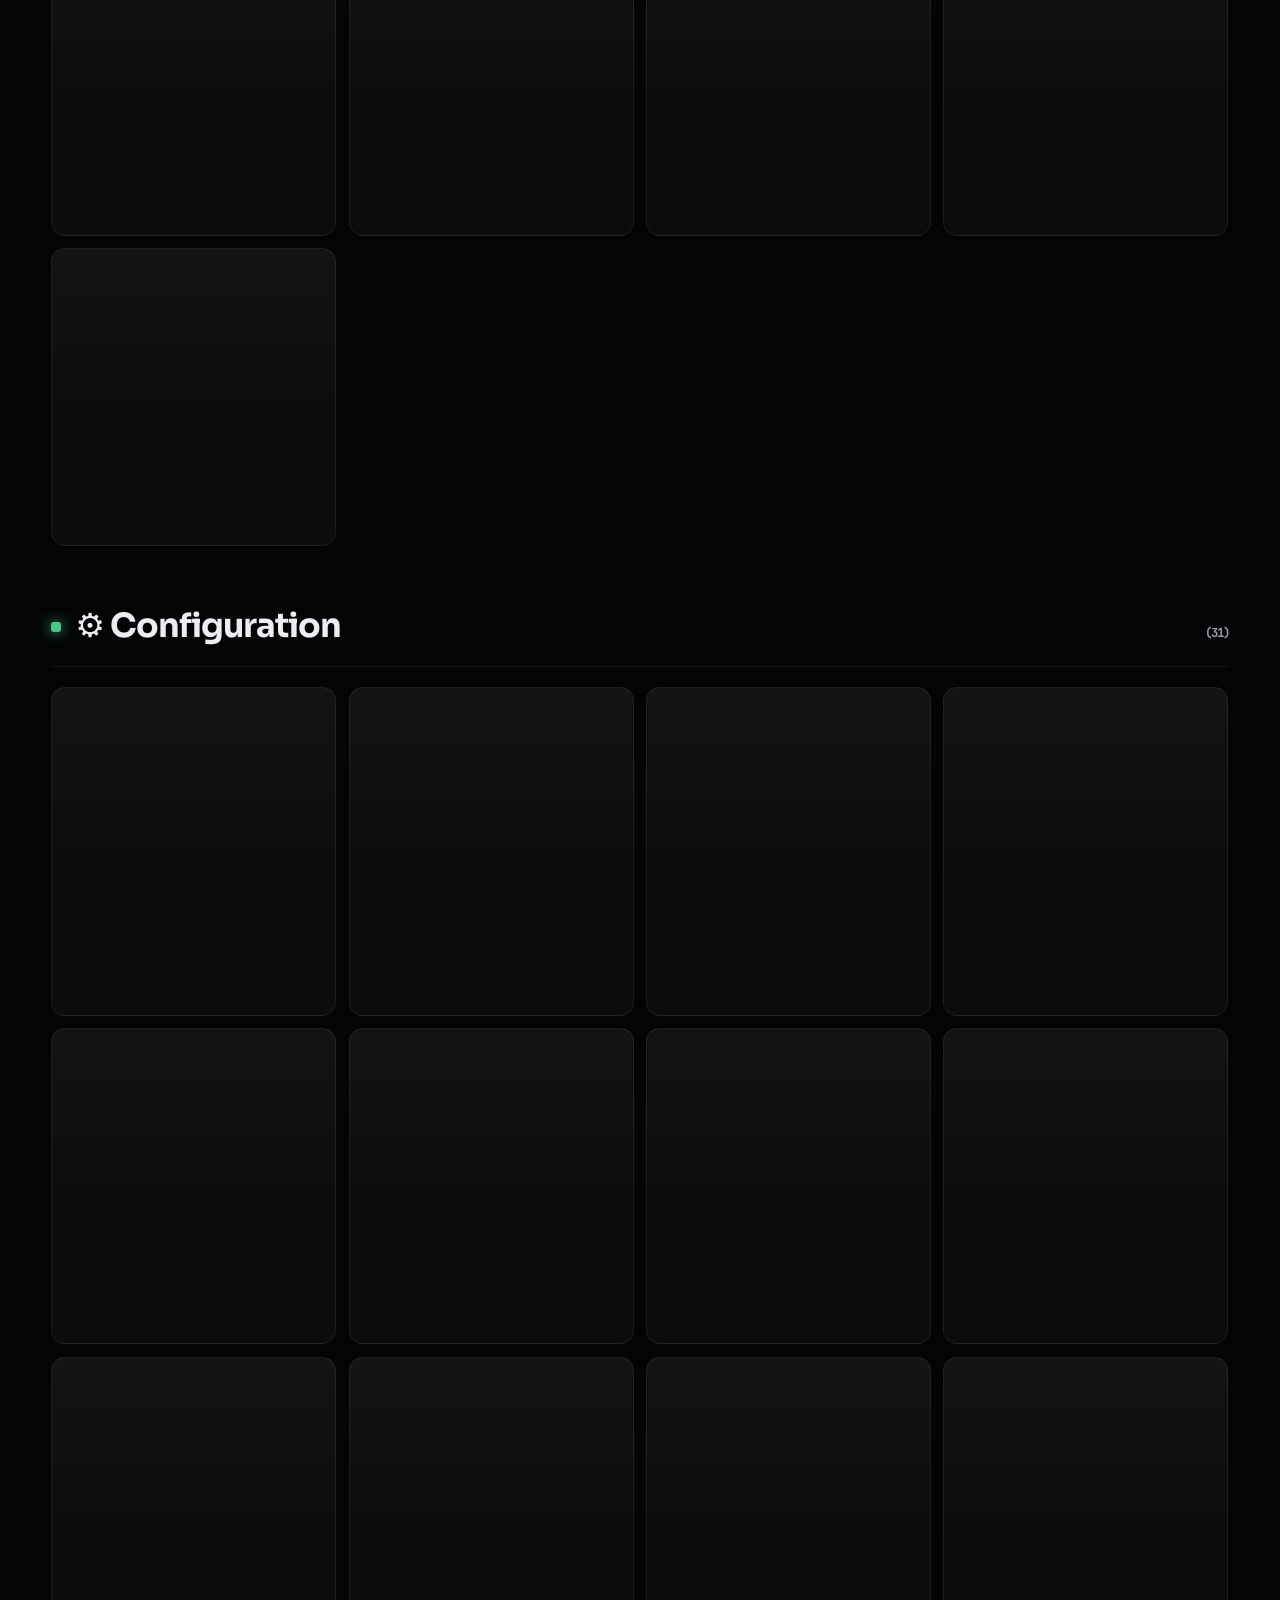
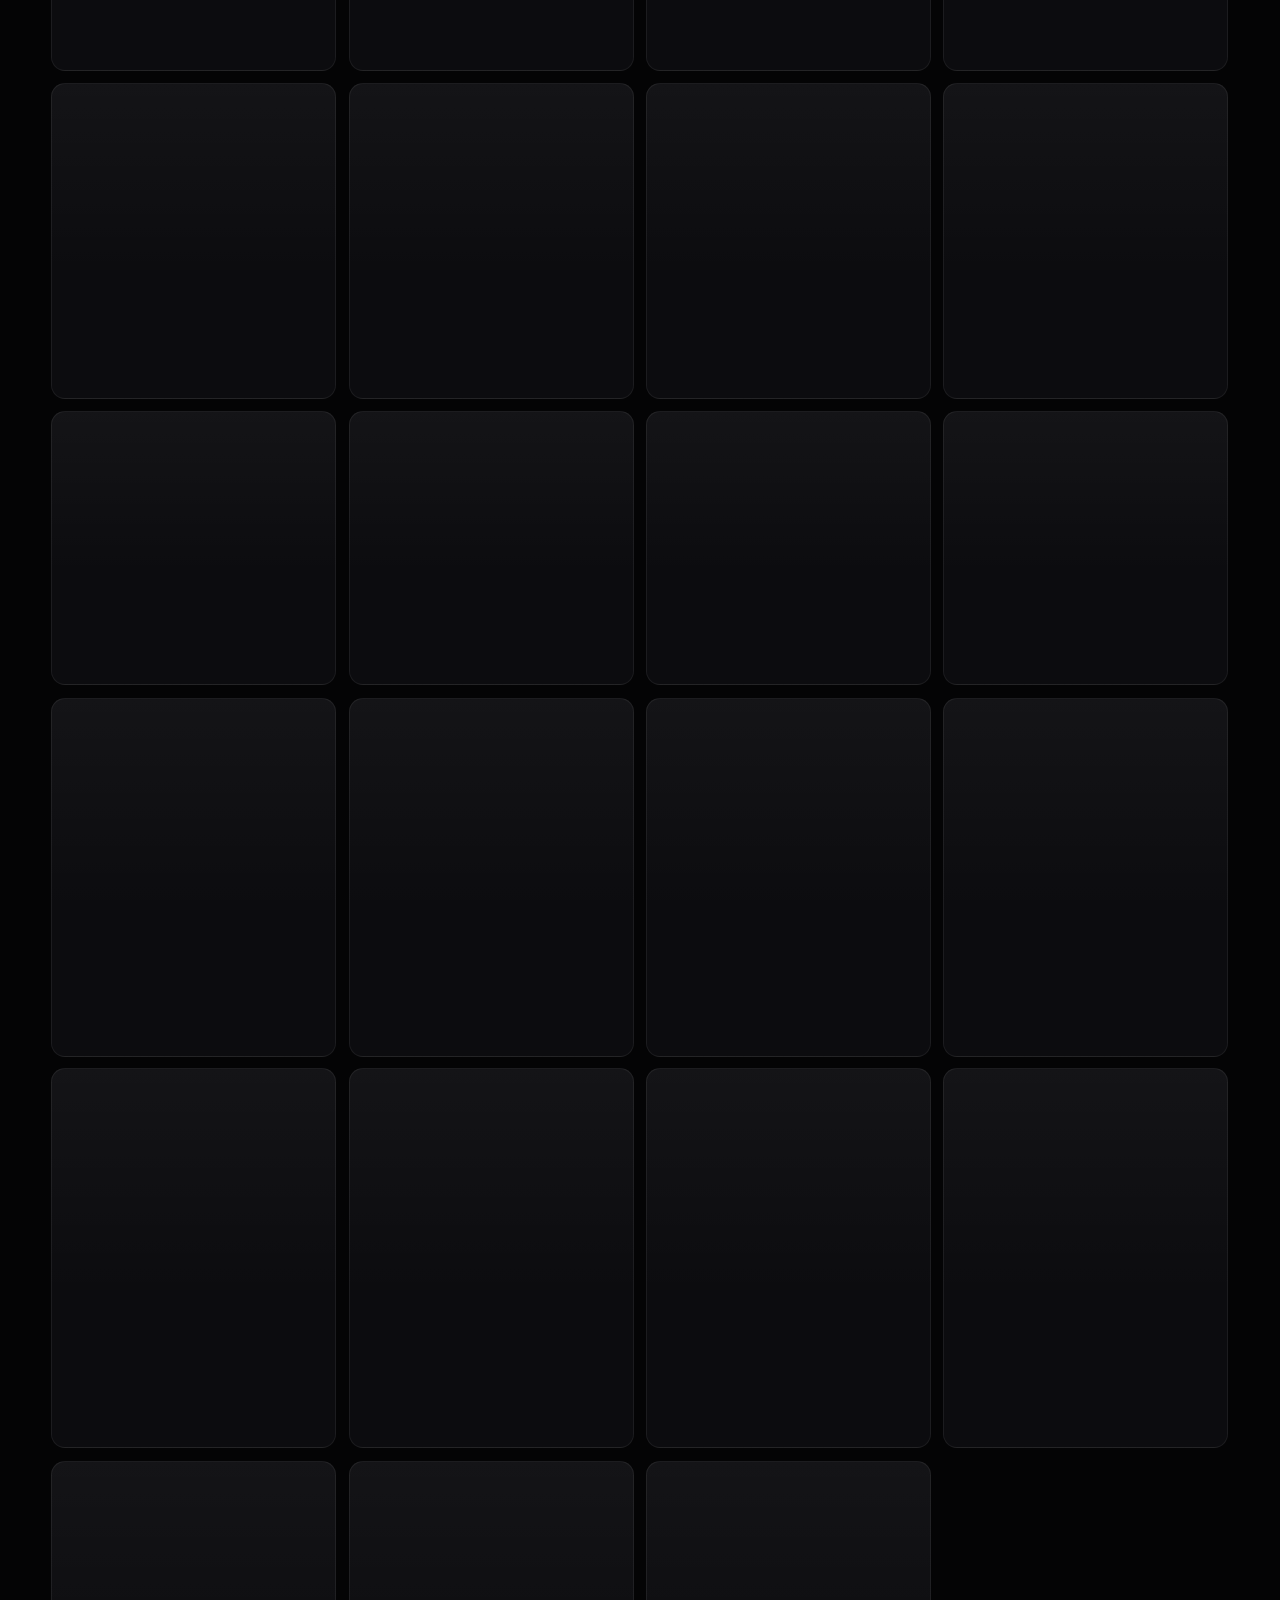
==== commit 7fda5ff3: "docs: publie sécurité et recherche et harmonise les exemples" ====
--- a/index.html
+++ b/index.html
@@ -1352,8 +1352,8 @@
 <h2>🧠 Guardian AI</h2><div class="gsub"><span data-en="Autonomous learning">Apprentissage autonome</span> · cycle #2043 · 30/08 06:41</div><div class="gbig"><div class="n">81%</div><div class="l" data-en="overall mastery">maîtrise globale</div></div><div class="gsec" data-en="Training (current cycle)">Entraînement (cycle actuel)</div><div class="gstat"><span class="k" data-en="🎯 Threat detection">🎯 Détection des menaces</span><span class="v">62%</span></div><div class="gstat"><span class="k" data-en="🟢 Spares legitimate members">🟢 Épargne les membres sains</span><span class="v">99%</span></div><div class="gstat"><span class="k" data-en="🧩 Generalization (novel cases)">🧩 Généralisation (cas inédits)</span><span class="v">99%</span></div><div class="gstat"><span class="k" data-en="📚 Examples studied">📚 Exemples étudiés</span><span class="v">33 208</span></div><div class="gstat"><span class="k" data-en="💾 Solutions memorized">💾 Solutions mémorisées</span><span class="v">553</span></div><div class="gstat"><span class="k" data-en="♻️ Errors fixed (this cycle)">♻️ Erreurs corrigées (ce cycle)</span><span class="v">0</span></div><div class="gstat"><span class="k" data-en="🔥 Difficulty (level)">🔥 Difficulté (niveau)</span><span class="v">12</span></div><div class="gsec" data-en="🎭 Adversarial game (simulated attacks)">🎭 Jeu adverse (attaques simulées)</div><div class="gstat"><span class="k" data-en="Attacks foiled">Attaques déjouées</span><span class="v">92%</span></div><div class="gsec" data-en="Offline validation (unseen cases)">Validation hors-ligne (cas jamais vus)</div><div class="gstat"><span class="k" data-en="✅ Actual accuracy">✅ Précision réelle</span><span class="v">100%</span></div><div class="gsec" data-en="Training focus areas">Axes d'entraînement</div><div class="gprot" data-en="🎯 Recognize real threats (sensitive permissions)">🎯 Reconnaître les vraies menaces (permissions sensibles)</div><div class="gprot" data-en="🎯 Verify bot authenticity (name + official ID)">🎯 Vérifier l'authenticité des bots (nom + ID officiel)</div><div class="gprot" data-en="🎯 Anticipate known Discord exploits &amp; abuse (phishing, token theft, fake staff)">🎯 Anticiper les failles &amp; abus Discord connus (phishing, vol de token, faux staff)</div><div class="gprot" data-en="🎯 VirusTotal API usage (link &amp; file checks)">🎯 Utilisation de l'API VirusTotal (vérif des liens &amp; fichiers)</div><div class="gprot" data-en="🎯 Spot known raiders on arrival">🎯 Repérer les raiders connus dès l'arrivée</div><div class="gprot" data-en="🎯 Tell a legitimate admin from a compromised account">🎯 Distinguer un admin légitime d'un compte compromis</div><div class="gprot" data-en="🎯 Reduce false alerts (anti false-positive)">🎯 Réduire les fausses alertes (anti faux-positif)</div><div class="gprot" data-en="🎯 Learn from its mistakes every cycle">🎯 Apprendre de ses erreurs à chaque cycle</div><div class="gsec" data-en="Types of errors fixed">Types d'erreurs corrigées</div><div class="gtype"><div class="row"><span data-en="Cross-server reputation">Réputation inter-serveurs</span><span>206</span></div><div class="gbar"><i style="width:100%"></i></div></div><div class="gtype"><div class="row"><span data-en="Bots &amp; apps">Bots &amp; applications</span><span>149</span></div><div class="gbar"><i style="width:72%"></i></div></div><div class="gtype"><div class="row"><span data-en="False positives avoided">Faux positifs évités</span><span>137</span></div><div class="gbar"><i style="width:67%"></i></div></div><div class="gtype"><div class="row"><span data-en="Permissions &amp; roles">Permissions &amp; rôles</span><span>55</span></div><div class="gbar"><i style="width:27%"></i></div></div><div class="gtype"><div class="row"><span data-en="Edge cases">Cas limites</span><span>4</span></div><div class="gbar"><i style="width:2%"></i></div></div><div class="gtype"><div class="row"><span data-en="Accounts &amp; joins">Comptes &amp; arrivées</span><span>2</span></div><div class="gbar"><i style="width:1%"></i></div></div>
 </div><div class="gnext" id="gnext">🔄 Actualisation auto dans 120 s</div></aside>
   <main class="main">
-  <div class="changelog"><h2><span data-i18n="lastup">📰 Dernière mise à jour —</span> <span data-lang="fr">Commandes communautaires</span><span data-lang="en">Community commands</span></h2><div class="ver"><span data-lang="fr">8 notes · publiées le 28 novembre 2026 à 00:45</span><span data-lang="en">8 notes · published 28 November 2026, 00:45</span></div><ul data-lang="fr" class="cl-list"><li><details class="cln"><summary><code>+</code> <strong>Amélioration : quarantaine sécurisée</strong></summary><code>+quarantine @membre</code> refuse un rôle d'isolement devenu administrateur et signale les salons non verrouillés. Les rapports privés évitent les owners révoqués ; <code>+undo</code> vérifie aussi ce rôle.</details></li><li><details class="cln"><summary><code>+</code> <strong>Ajout : plages bonus XP</strong></summary>Un owner définit 18:00–21:00 avec <code>+xphours add 18:00 21:00</code>, puis <code>+xphours on</code>. <code>+xphours curve</code> montre la progression ; le nouveau facteur suit par défaut la courbe du serveur et reste plafonné à ×2.</details></li><li><details class="cln"><summary><code>+</code> <strong>Amélioration : stickies à distance</strong></summary><code>+sticky list</code> envoie la liste en privé ; le texte des salons non visibles et des fils privés reste masqué. <code>+sticky off #salon</code> retire un sticky autorisé, même depuis un autre salon.</details></li><li><details class="cln"><summary><code>+</code> <strong>Amélioration : récapitulatif lisible</strong></summary><code>+recap</code> traduit le classement Aura et montre le dernier nom connu des membres partis, avec leur départ indiqué, dans les trois classements.</details></li><li><details class="cln"><summary><code>+</code> <strong>Amélioration : sondages plus clairs</strong></summary><code>+poll 2h Question | A | B</code> fixe la clôture ; plus de dix choix sont refusés avec explication. Le résultat affiche les parts et prévient l'auteur en privé si le message ne peut plus être mis à jour.</details></li><li><details class="cln"><summary><code>+</code> <strong>Amélioration : croissance à la demande</strong></summary><code>+growth 30</code> montre 30 jours d'arrivées et de départs. La période va de 7 à 90 jours ; sans argument, elle reste à 14 jours.</details></li><li class="cl-extra"><details class="cln"><summary><code>+</code> <strong>Amélioration : publication dans un autre salon</strong></summary><code>+say #annonces Hello</code> et <code>+embed #annonces News | Hello</code> publient là où l'auteur et le bot peuvent écrire. Un lien confirme l'envoi ; un échec conserve la commande d'origine.</details></li><li class="cl-extra"><details class="cln"><summary><code>+</code> <strong>Amélioration : comptage préservé</strong></summary>Redésigner le même salon conserve la partie en cours. <code>+counting set 1240</code> remet le nombre à 1240, attend 1241 et conserve le record avec une trace au journal.</details></li></ul><ul data-lang="en" class="cl-list"><li><details class="cln"><summary><code>+</code> <strong>Improvement: safer quarantine</strong></summary><code>+quarantine @membre</code> rejects an isolation role that became administrator and reports unlocked channels. Private reports skip revoked owners; <code>+undo</code> also checks that role.</details></li><li><details class="cln"><summary><code>+</code> <strong>Added: XP bonus windows</strong></summary>An owner sets 18:00–21:00 with <code>+xphours add 18:00 21:00</code>, then <code>+xphours on</code>. <code>+xphours curve</code> shows progression; the new factor follows the server curve by default and is capped at ×2.</details></li><li><details class="cln"><summary><code>+</code> <strong>Improvement: remote stickies</strong></summary><code>+sticky list</code> sends the list privately; text from unseen channels and private threads stays hidden. <code>+sticky off #salon</code> removes an authorized sticky even from another channel.</details></li><li><details class="cln"><summary><code>+</code> <strong>Improvement: clearer recap</strong></summary><code>+recap</code> translates the Aura ranking and shows the last known name of departed members, marked as left, in all three rankings.</details></li><li><details class="cln"><summary><code>+</code> <strong>Improvement: clearer polls</strong></summary><code>+poll 2h Question | A | B</code> sets the deadline; more than ten choices are refused with an explanation. Results show shares and privately warn the author if the message can no longer be updated.</details></li><li><details class="cln"><summary><code>+</code> <strong>Improvement: growth on demand</strong></summary><code>+growth 30</code> shows 30 days of joins and leaves. The period ranges from 7 to 90 days; without an argument, it remains 14 days.</details></li><li class="cl-extra"><details class="cln"><summary><code>+</code> <strong>Improvement: posting to another channel</strong></summary><code>+say #annonces Hello</code> and <code>+embed #annonces News | Hello</code> post where both author and bot can write. A link confirms delivery; a failure keeps the original command.</details></li><li class="cl-extra"><details class="cln"><summary><code>+</code> <strong>Improvement: counting preserved</strong></summary>Selecting the same channel keeps the current game. <code>+counting set 1240</code> restores 1240, expects 1241 and keeps the record with a log entry.</details></li></ul><button class="cl-toggle" type="button" aria-expanded="false"><span class="cl-more"><span data-lang="fr">▼ Voir les 2 autres</span><span data-lang="en">▼ Show 2 more</span></span><span class="cl-less"><span data-lang="fr">▲ Réduire</span><span data-lang="en">▲ Show less</span></span></button>
-    <button id="moreBtn" class="more" data-count="78" data-label="▼ Voir tout l'historique (78)">▼ Voir tout l'historique (78)</button>
+  <div class="changelog"><h2><span data-i18n="lastup">📰 Dernière mise à jour —</span> <span data-lang="fr">Sécurité et recherche</span><span data-lang="en">Security and search</span></h2><div class="ver"><span data-lang="fr">6 notes · publiées le 28 novembre 2026 à 03:21</span><span data-lang="en">6 notes · published 28 November 2026, 03:21</span></div><ul data-lang="fr" class="cl-list"><li><details class="cln"><summary><code>+</code> <strong>Amélioration : journaux au bon salon</strong></summary>Après un changement de salon de logs, les réessais et éditions ne publient plus dans l’ancienne destination.</details></li><li><details class="cln"><summary><code>+</code> <strong>Amélioration : diagnostic bilingue</strong></summary><code>+diag</code> répond dans la langue du serveur. <code>+diag full</code> laisse le temps à la suite complète et exécute les contrôles sans les superposer.</details></li><li><details class="cln"><summary><code>+</code> <strong>Amélioration : recherche privée</strong></summary><code>+find saliox nyncral</code> cherche plusieurs membres. Les résultats vocaux non publics restent en MP et les noms approchants demandent une sélection explicite.</details></li><li><details class="cln"><summary><code>+</code> <strong>Amélioration : sauvegardes cohérentes</strong></summary>L’instantané, son historique et son résumé sont enregistrés ensemble ; une erreur ne laisse plus de version partielle.</details></li><li><details class="cln"><summary><code>+</code> <strong>Amélioration : alertes ciblées</strong></summary>Les alertes ne mentionnent que les personnes pouvant voir le salon ; les MP et réessais ignorent les owners révoqués.</details></li><li><details class="cln"><summary><code>+</code> <strong>Amélioration : restaurations contrôlées</strong></summary><code>+undo</code> arrête les actions restantes si l’owner perd son accès et affiche un bilan partiel. <code>+panic off</code> conserve un siège incomplet pour permettre une nouvelle tentative.</details></li></ul><ul data-lang="en" class="cl-list"><li><details class="cln"><summary><code>+</code> <strong>Improvement: logs in the right channel</strong></summary>After the log channel changes, retries and edits no longer publish to the old destination.</details></li><li><details class="cln"><summary><code>+</code> <strong>Improvement: bilingual diagnostics</strong></summary><code>+diag</code> responds in the server’s language. <code>+diag full</code> allows the complete suite to finish and runs checks without overlap.</details></li><li><details class="cln"><summary><code>+</code> <strong>Improvement: private search</strong></summary><code>+find saliox nyncral</code> searches for several members. Non-public voice results stay in DMs and approximate names require an explicit selection.</details></li><li><details class="cln"><summary><code>+</code> <strong>Improvement: consistent backups</strong></summary>The snapshot, its history and its summary are saved together; a failure no longer leaves a partial version.</details></li><li><details class="cln"><summary><code>+</code> <strong>Improvement: targeted alerts</strong></summary>Alerts mention only people who can view the channel; DMs and retries skip revoked owners.</details></li><li><details class="cln"><summary><code>+</code> <strong>Improvement: controlled recovery</strong></summary><code>+undo</code> stops remaining actions if the owner loses access and shows a partial result. <code>+panic off</code> keeps incomplete incident state so restoration can be retried.</details></li></ul>
+    <button id="moreBtn" class="more" data-count="79" data-label="▼ Voir tout l'historique (79)">▼ Voir tout l'historique (79)</button>
     <div id="hist" class="hist"><input id="histSearch" class="histsearch" type="text" autocomplete="off" spellcheck="false" placeholder="🔍 Rechercher dans l’historique…" aria-label="Rechercher dans l'historique"><p id="histNone" class="histnone" hidden>Aucune version ne correspond.</p></div></div>
   <div class="quickstart"><h3 data-i18n="qsTitle">🚀 Premiers pas</h3><ol><li><span class="qn">1</span><span data-i18n="qs1">Ajoute le bot à ton serveur</span> <a class="qsc" href="https://discord.com/oauth2/authorize?client_id=1141214226862575678&amp;permissions=8&amp;scope=bot%20applications.commands" target="_blank" rel="noopener noreferrer">➕ <span data-i18n="qsInvite">inviter</span></a></li><li><span class="qn">2</span><span data-i18n="qs2">Lance la configuration guidée</span> <code class="qsc" data-cmd="setup">+setup</code></li><li><span class="qn">3</span><span data-i18n="qs3">Active l’essentiel antiraid</span> <code class="qsc" data-cmd="antiraid">+antiraid</code><code class="qsc" data-cmd="antibot">+antibot</code><code class="qsc" data-cmd="shield">+shield</code></li><li><span class="qn">4</span><span data-i18n="qs4">Teste tes défenses sans risque</span> <code class="qsc" data-cmd="firedrill">+firedrill</code></li><li><span class="qn">5</span><span data-i18n="qs5">Note la sécurité de ton serveur</span> <code class="qsc" data-cmd="scan">+scan</code></li></ol></div>
   <input id="search" type="text" autocomplete="off" autocapitalize="off" spellcheck="false" aria-label="Rechercher une commande" placeholder="🔍 Rechercher une commande (nom ou description)…  ( / )">
@@ -1361,30 +1361,30 @@
   <div class="nav" id="catnav"><button type="button" class="navf active" data-cat="all" data-i18n="filterAll">✦ Tout</button><button type="button" class="navf" data-cat="0" style="--cc:#F1C40F" data-en="🛡️ Security &amp; Antiraid">🛡️ Sécurité &amp; Antiraid</button><button type="button" class="navf" data-cat="1" style="--cc:#5865F2" data-en="🔨 Moderation">🔨 Modération</button><button type="button" class="navf" data-cat="2" style="--cc:#2ECC71" data-en="⚙️ Configuration">⚙️ Configuration</button><button type="button" class="navf" data-cat="3" style="--cc:#E91E63" data-en="🎮 Games &amp; Fun">🎮 Jeux &amp; Fun</button><button type="button" class="navf" data-cat="4" style="--cc:#E67E22" data-en="📈 Profile &amp; Leaderboards">📈 Profil &amp; Classements</button><button type="button" class="navf" data-cat="5" style="--cc:#1ABC9C" data-en="🏘️ Community &amp; Utilities">🏘️ Communauté &amp; Utilitaires</button><button type="button" class="navf" data-cat="6" style="--cc:#9B59B6" data-en="👑 Bot owner">👑 Owner du bot</button></div>
   <div class="nav accnav" id="accnav"><span class="navlbl" data-i18n="accLabel">Accès :</span><button type="button" class="accf" data-acc="owner" data-i18n="accOwner">👑 Owner</button><button type="button" class="accf" data-acc="admin" data-i18n="accAdmin">🛡️ Admin</button><button type="button" class="accf" data-acc="staff" data-i18n="accStaff">🔨 Staff</button><button type="button" class="accf" data-acc="all" data-i18n="accAll">👥 Tous</button></div>
   <section id="c0" style="--cc:#F1C40F"><h2 class="cat"><span data-en="🛡️ Security &amp; Antiraid">🛡️ Sécurité &amp; Antiraid</span> <span style="color:var(--mut);font-size:.8rem">(66)</span></h2>
-    <div class="grid"><div class="cmd" tabindex="0" role="button" aria-label="+antiraid — voir la simulation" data-s="antiraid tableau de bord des 16 protections anti-raid : bots, salons, permissions, vagues d’arrivées… à régler une par une ; trois ne s’éteignent jamais. " data-n="antiraid" data-u="+antiraid | !antiraid &lt;module&gt; &lt;on/off/valeur&gt; | !antiraid whitelist add/remove/list @membre/ID" data-u-en="+antiraid | !antiraid &lt;module&gt; &lt;on/off/value&gt; | !antiraid whitelist add/remove/list @member/ID" data-c="#F1C40F" data-cat="0" data-acc="owner">
+    <div class="grid"><div class="cmd" tabindex="0" role="button" aria-label="+antiraid — voir la simulation" data-s="antiraid tableau de bord des 16 protections anti-raid : bots, salons, permissions, vagues d’arrivées… à régler une par une ; trois ne s’éteignent jamais. " data-n="antiraid" data-u="+antiraid | +antiraid &lt;module&gt; &lt;on/off/valeur&gt; | +antiraid whitelist add/remove/list @membre/ID" data-u-en="+antiraid | +antiraid &lt;module&gt; &lt;on/off/value&gt; | +antiraid whitelist add/remove/list @member/ID" data-c="#F1C40F" data-cat="0" data-acc="owner">
       <div class="name">+antiraid <span class="accb acc-owner" data-i18n="accOwner">👑 Owner</span></div>
       <div class="desc" data-md data-fr="Tableau de bord des 16 protections anti-raid : bots, salons, permissions, vagues d’arrivées… À régler une par une ; trois ne s’éteignent jamais." data-en="Dashboard for the 16 anti-raid protections: bots, channels, permissions, join waves… Set them one by one; three can never be switched off.">Tableau de bord des 16 protections anti-raid : bots, salons, permissions, vagues d’arrivées… À régler une par une ; trois ne s’éteignent jamais.</div>
-      <div class="usage" data-en="+antiraid | !antiraid &lt;module&gt; &lt;on/off/value&gt; | !antiraid whitelist add/remove/list @member/ID">+antiraid | !antiraid &lt;module&gt; &lt;on/off/valeur&gt; | !antiraid whitelist add/remove/list @membre/ID</div>
-      <div class="cmd-foot"><span class="tap" data-i18n="simhint">👆 Clique pour voir une simulation</span><button class="cpy" type="button" data-i18n="copy" aria-label="Copier la commande">⧉ Copier</button></div>
-    </div><div class="cmd" tabindex="0" role="button" aria-label="+punition — voir la simulation" data-s="punition choisit ce que chaque protection anti-raid inflige au fautif : retrait de ses rôles de pouvoir, mise à l’écart, expulsion ou bannissement. punitions raidpunition" data-n="punition" data-u="+punition | !punition &lt;module&gt; &lt;derank|quarantaine|kick|ban&gt; | !punition all &lt;sanction&gt; | !punition &lt;module&gt; reset" data-u-en="+punition | !punition &lt;module&gt; &lt;derank|quarantaine|kick|ban&gt; | !punition all &lt;sanction&gt; | !punition &lt;module&gt; reset" data-c="#F1C40F" data-cat="0" data-acc="owner">
+      <div class="usage" data-en="+antiraid | +antiraid &lt;module&gt; &lt;on/off/value&gt; | +antiraid whitelist add/remove/list @member/ID">+antiraid | +antiraid &lt;module&gt; &lt;on/off/valeur&gt; | +antiraid whitelist add/remove/list @membre/ID</div>
+      <div class="cmd-foot"><span class="tap" data-i18n="simhint">👆 Clique pour voir une simulation</span><button class="cpy" type="button" data-i18n="copy" aria-label="Copier la commande">⧉ Copier</button></div>
+    </div><div class="cmd" tabindex="0" role="button" aria-label="+punition — voir la simulation" data-s="punition choisit ce que chaque protection anti-raid inflige au fautif : retrait de ses rôles de pouvoir, mise à l’écart, expulsion ou bannissement. punitions raidpunition" data-n="punition" data-u="+punition | +punition &lt;module&gt; &lt;derank|quarantaine|kick|ban&gt; | +punition all &lt;sanction&gt; | +punition &lt;module&gt; reset" data-u-en="+punition | +punition &lt;module&gt; &lt;derank|quarantaine|kick|ban&gt; | +punition all &lt;sanction&gt; | +punition &lt;module&gt; reset" data-c="#F1C40F" data-cat="0" data-acc="owner">
       <div class="name">+punition <span class="accb acc-owner" data-i18n="accOwner">👑 Owner</span><span class="al">alias: +punitions, +raidpunition</span></div>
       <div class="desc" data-md data-fr="Choisit ce que chaque protection anti-raid inflige au fautif : retrait de ses rôles de pouvoir, mise à l’écart, expulsion ou bannissement." data-en="Chooses what each anti-raid protection does to an offender: stripping their power roles, sidelining, kicking, or banning.">Choisit ce que chaque protection anti-raid inflige au fautif : retrait de ses rôles de pouvoir, mise à l’écart, expulsion ou bannissement.</div>
-      <div class="usage" data-en="+punition | !punition &lt;module&gt; &lt;derank|quarantaine|kick|ban&gt; | !punition all &lt;sanction&gt; | !punition &lt;module&gt; reset">+punition | !punition &lt;module&gt; &lt;derank|quarantaine|kick|ban&gt; | !punition all &lt;sanction&gt; | !punition &lt;module&gt; reset</div>
-      <div class="cmd-foot"><span class="tap" data-i18n="simhint">👆 Clique pour voir une simulation</span><button class="cpy" type="button" data-i18n="copy" aria-label="Copier la commande">⧉ Copier</button></div>
-    </div><div class="cmd" tabindex="0" role="button" aria-label="+creation — voir la simulation" data-s="creation âge minimum d’un compte discord pour rester sur le serveur : les comptes trop récents sont refusés à l’arrivée creationlimit agecompte" data-n="creation" data-u="+creation | !creation status | !creation limit &lt;durée&gt; | !creation off" data-u-en="+creation | !creation status | !creation limit &lt;duration&gt; | !creation off" data-c="#F1C40F" data-cat="0" data-acc="owner">
+      <div class="usage" data-en="+punition | +punition &lt;module&gt; &lt;derank|quarantaine|kick|ban&gt; | +punition all &lt;sanction&gt; | +punition &lt;module&gt; reset">+punition | +punition &lt;module&gt; &lt;derank|quarantaine|kick|ban&gt; | +punition all &lt;sanction&gt; | +punition &lt;module&gt; reset</div>
+      <div class="cmd-foot"><span class="tap" data-i18n="simhint">👆 Clique pour voir une simulation</span><button class="cpy" type="button" data-i18n="copy" aria-label="Copier la commande">⧉ Copier</button></div>
+    </div><div class="cmd" tabindex="0" role="button" aria-label="+creation — voir la simulation" data-s="creation âge minimum d’un compte discord pour rester sur le serveur : les comptes trop récents sont refusés à l’arrivée creationlimit agecompte" data-n="creation" data-u="+creation | +creation status | +creation limit &lt;durée&gt; | +creation off" data-u-en="+creation | +creation status | +creation limit &lt;duration&gt; | +creation off" data-c="#F1C40F" data-cat="0" data-acc="owner">
       <div class="name">+creation <span class="accb acc-owner" data-i18n="accOwner">👑 Owner</span><span class="al">alias: +creationlimit, +agecompte</span></div>
       <div class="desc" data-md data-fr="Âge minimum d’un compte Discord pour rester sur le serveur : les comptes trop récents sont refusés à l’arrivée" data-en="Minimum Discord account age to stay on the server: accounts that are too new are turned away on arrival">Âge minimum d’un compte Discord pour rester sur le serveur : les comptes trop récents sont refusés à l’arrivée</div>
-      <div class="usage" data-en="+creation | !creation status | !creation limit &lt;duration&gt; | !creation off">+creation | !creation status | !creation limit &lt;durée&gt; | !creation off</div>
-      <div class="cmd-foot"><span class="tap" data-i18n="simhint">👆 Clique pour voir une simulation</span><button class="cpy" type="button" data-i18n="copy" aria-label="Copier la commande">⧉ Copier</button></div>
-    </div><div class="cmd" tabindex="0" role="button" aria-label="+raidignore — voir la simulation" data-s="raidignore salons et catégories où l’anti-raid laisse créer et supprimer librement : rien d’autre n’y est dispensé, et aucun bot en entier. ignoresalon chanignore" data-n="raidignore" data-u="+raidignore | !raidignore add &lt;#salon&gt; | !raidignore del &lt;#salon&gt; | !raidignore clear" data-u-en="+raidignore | !raidignore add &lt;#channel&gt; | !raidignore del &lt;#channel&gt; | !raidignore clear" data-c="#F1C40F" data-cat="0" data-acc="owner">
+      <div class="usage" data-en="+creation | +creation status | +creation limit &lt;duration&gt; | +creation off">+creation | +creation status | +creation limit &lt;durée&gt; | +creation off</div>
+      <div class="cmd-foot"><span class="tap" data-i18n="simhint">👆 Clique pour voir une simulation</span><button class="cpy" type="button" data-i18n="copy" aria-label="Copier la commande">⧉ Copier</button></div>
+    </div><div class="cmd" tabindex="0" role="button" aria-label="+raidignore — voir la simulation" data-s="raidignore salons et catégories où l’anti-raid laisse créer et supprimer librement : rien d’autre n’y est dispensé, et aucun bot en entier. ignoresalon chanignore" data-n="raidignore" data-u="+raidignore | +raidignore add &lt;#salon&gt; | +raidignore del &lt;#salon&gt; | +raidignore clear" data-u-en="+raidignore | +raidignore add &lt;#channel&gt; | +raidignore del &lt;#channel&gt; | +raidignore clear" data-c="#F1C40F" data-cat="0" data-acc="owner">
       <div class="name">+raidignore <span class="accb acc-owner" data-i18n="accOwner">👑 Owner</span><span class="al">alias: +ignoresalon, +chanignore</span></div>
       <div class="desc" data-md data-fr="Salons et catégories où l’anti-raid laisse créer et supprimer librement : rien d’autre n’y est dispensé, et aucun bot en entier." data-en="Channels and categories where anti-raid lets you create and delete freely: nothing else is exempted there, and no bot as a whole.">Salons et catégories où l’anti-raid laisse créer et supprimer librement : rien d’autre n’y est dispensé, et aucun bot en entier.</div>
-      <div class="usage" data-en="+raidignore | !raidignore add &lt;#channel&gt; | !raidignore del &lt;#channel&gt; | !raidignore clear">+raidignore | !raidignore add &lt;#salon&gt; | !raidignore del &lt;#salon&gt; | !raidignore clear</div>
-      <div class="cmd-foot"><span class="tap" data-i18n="simhint">👆 Clique pour voir une simulation</span><button class="cpy" type="button" data-i18n="copy" aria-label="Copier la commande">⧉ Copier</button></div>
-    </div><div class="cmd" tabindex="0" role="button" aria-label="+fichiers — voir la simulation" data-s="fichiers quelles extensions de fichiers sont admises sur le serveur, et à quelle cadence — garde les images sans accepter les exécutables fichier files filefilter" data-n="fichiers" data-u="+fichiers | !fichiers autorise &lt;ext…&gt; | !fichiers interdit &lt;ext…&gt; | !fichiers spam &lt;n/t&gt; | !fichiers off" data-u-en="+fichiers | !fichiers autorise &lt;ext…&gt; | !fichiers interdit &lt;ext…&gt; | !fichiers spam &lt;n/t&gt; | !fichiers off" data-c="#F1C40F" data-cat="0" data-acc="owner">
+      <div class="usage" data-en="+raidignore | +raidignore add &lt;#channel&gt; | +raidignore del &lt;#channel&gt; | +raidignore clear">+raidignore | +raidignore add &lt;#salon&gt; | +raidignore del &lt;#salon&gt; | +raidignore clear</div>
+      <div class="cmd-foot"><span class="tap" data-i18n="simhint">👆 Clique pour voir une simulation</span><button class="cpy" type="button" data-i18n="copy" aria-label="Copier la commande">⧉ Copier</button></div>
+    </div><div class="cmd" tabindex="0" role="button" aria-label="+fichiers — voir la simulation" data-s="fichiers quelles extensions de fichiers sont admises sur le serveur, et à quelle cadence — garde les images sans accepter les exécutables fichier files filefilter" data-n="fichiers" data-u="+fichiers | +fichiers autorise &lt;ext…&gt; | +fichiers interdit &lt;ext…&gt; | +fichiers spam &lt;n/t&gt; | +fichiers off" data-u-en="+fichiers | +fichiers autorise &lt;ext…&gt; | +fichiers interdit &lt;ext…&gt; | +fichiers spam &lt;n/t&gt; | +fichiers off" data-c="#F1C40F" data-cat="0" data-acc="owner">
       <div class="name">+fichiers <span class="accb acc-owner" data-i18n="accOwner">👑 Owner</span><span class="al">alias: +fichier, +files, +filefilter</span></div>
       <div class="desc" data-md data-fr="Quelles extensions de fichiers sont admises sur le serveur, et à quelle cadence — garde les images sans accepter les exécutables" data-en="Which file extensions are allowed on the server, and at what rate — keep images without accepting executables">Quelles extensions de fichiers sont admises sur le serveur, et à quelle cadence — garde les images sans accepter les exécutables</div>
-      <div class="usage" data-en="+fichiers | !fichiers autorise &lt;ext…&gt; | !fichiers interdit &lt;ext…&gt; | !fichiers spam &lt;n/t&gt; | !fichiers off">+fichiers | !fichiers autorise &lt;ext…&gt; | !fichiers interdit &lt;ext…&gt; | !fichiers spam &lt;n/t&gt; | !fichiers off</div>
+      <div class="usage" data-en="+fichiers | +fichiers autorise &lt;ext…&gt; | +fichiers interdit &lt;ext…&gt; | +fichiers spam &lt;n/t&gt; | +fichiers off">+fichiers | +fichiers autorise &lt;ext…&gt; | +fichiers interdit &lt;ext…&gt; | +fichiers spam &lt;n/t&gt; | +fichiers off</div>
       <div class="cmd-foot"><span class="tap" data-i18n="simhint">👆 Clique pour voir une simulation</span><button class="cpy" type="button" data-i18n="copy" aria-label="Copier la commande">⧉ Copier</button></div>
     </div><div class="cmd" tabindex="0" role="button" aria-label="+shield — voir la simulation" data-s="shield bouclier de raid adaptatif : durcit automatiquement l'entrée du serveur pendant une montée de menace bouclier raidshield" data-n="shield" data-u="+shield [smart | off | reset]" data-u-en="+shield [smart | off | reset]" data-c="#F1C40F" data-cat="0" data-acc="owner">
       <div class="name">+shield <span class="accb acc-owner" data-i18n="accOwner">👑 Owner</span><span class="al">alias: +bouclier, +raidshield</span></div>
@@ -1426,15 +1426,15 @@
       <div class="desc" data-md data-fr="Post-mortem de la dernière alerte de sécurité : timeline chronologique (qui/quoi/quand) + réponse du bot et verdict" data-en="Post-mortem of the last security alert: chronological timeline (who/what/when) + the bot's response and verdict">Post-mortem de la dernière alerte de sécurité : timeline chronologique (qui/quoi/quand) + réponse du bot et verdict</div>
       <div class="usage" data-en="+postmortem">+postmortem</div>
       <div class="cmd-foot"><span class="tap" data-i18n="simhint">👆 Clique pour voir une simulation</span><button class="cpy" type="button" data-i18n="copy" aria-label="Copier la commande">⧉ Copier</button></div>
-    </div><div class="cmd" tabindex="0" role="button" aria-label="+digest — voir la simulation" data-s="digest bilan de sécurité du serveur. bilans de période privés réservés aux owners. secdigest rapportsecu" data-n="digest" data-u="+digest | !digest on | !digest off | !digest journal [on|off|apercu] | !digest bilan [on|off] | !digest [semaine|mois]" data-u-en="+digest | !digest on | !digest off | !digest journal [on|off|apercu] | !digest bilan [on|off] | !digest [week|month]" data-c="#F1C40F" data-cat="0" data-acc="admin">
+    </div><div class="cmd" tabindex="0" role="button" aria-label="+digest — voir la simulation" data-s="digest bilan de sécurité du serveur. bilans de période privés réservés aux owners. secdigest rapportsecu" data-n="digest" data-u="+digest | +digest on | +digest off | +digest journal [on|off|apercu] | +digest bilan [on|off] | +digest [semaine|mois]" data-u-en="+digest | +digest on | +digest off | +digest journal [on|off|apercu] | +digest bilan [on|off] | +digest [week|month]" data-c="#F1C40F" data-cat="0" data-acc="admin">
       <div class="name">+digest <span class="accb acc-admin" data-i18n="accAdmin">🛡️ Admin</span><span class="al">alias: +secdigest, +rapportsecu</span></div>
       <div class="desc" data-md data-fr="Bilan de sécurité du serveur. Bilans de période privés réservés aux owners." data-en="Server security report. Private period reports are restricted to owners.">Bilan de sécurité du serveur. Bilans de période privés réservés aux owners.</div>
-      <div class="usage" data-en="+digest | !digest on | !digest off | !digest journal [on|off|apercu] | !digest bilan [on|off] | !digest [week|month]">+digest | !digest on | !digest off | !digest journal [on|off|apercu] | !digest bilan [on|off] | !digest [semaine|mois]</div>
-      <div class="cmd-foot"><span class="tap" data-i18n="simhint">👆 Clique pour voir une simulation</span><button class="cpy" type="button" data-i18n="copy" aria-label="Copier la commande">⧉ Copier</button></div>
-    </div><div class="cmd" tabindex="0" role="button" aria-label="+oncall — voir la simulation" data-s="oncall astreinte : les alertes critiques réveillent en priorité le staff réellement présent (en vocal / actif). `on`/`off` + qui est joignable astreinte" data-n="oncall" data-u="+oncall | !oncall status | !oncall on | !oncall off" data-u-en="+oncall | !oncall status | !oncall on | !oncall off" data-c="#F1C40F" data-cat="0" data-acc="admin">
+      <div class="usage" data-en="+digest | +digest on | +digest off | +digest journal [on|off|apercu] | +digest bilan [on|off] | +digest [week|month]">+digest | +digest on | +digest off | +digest journal [on|off|apercu] | +digest bilan [on|off] | +digest [semaine|mois]</div>
+      <div class="cmd-foot"><span class="tap" data-i18n="simhint">👆 Clique pour voir une simulation</span><button class="cpy" type="button" data-i18n="copy" aria-label="Copier la commande">⧉ Copier</button></div>
+    </div><div class="cmd" tabindex="0" role="button" aria-label="+oncall — voir la simulation" data-s="oncall astreinte : les alertes critiques réveillent en priorité le staff réellement présent (en vocal / actif). `on`/`off` + qui est joignable astreinte" data-n="oncall" data-u="+oncall | +oncall status | +oncall on | +oncall off" data-u-en="+oncall | +oncall status | +oncall on | +oncall off" data-c="#F1C40F" data-cat="0" data-acc="admin">
       <div class="name">+oncall <span class="accb acc-admin" data-i18n="accAdmin">🛡️ Admin</span><span class="al">alias: +astreinte</span></div>
       <div class="desc" data-md data-fr="Astreinte : les alertes critiques réveillent en priorité le staff réellement présent (en vocal / actif). `on`/`off` + qui est joignable" data-en="On-call: critical alerts wake up the staff who are actually around first (in voice / active). `on`/`off` + who is reachable">Astreinte : les alertes critiques réveillent en priorité le staff réellement présent (en vocal / actif). <code>on</code>/<code>off</code> + qui est joignable</div>
-      <div class="usage" data-en="+oncall | !oncall status | !oncall on | !oncall off">+oncall | !oncall status | !oncall on | !oncall off</div>
+      <div class="usage" data-en="+oncall | +oncall status | +oncall on | +oncall off">+oncall | +oncall status | +oncall on | +oncall off</div>
       <div class="cmd-foot"><span class="tap" data-i18n="simhint">👆 Clique pour voir une simulation</span><button class="cpy" type="button" data-i18n="copy" aria-label="Copier la commande">⧉ Copier</button></div>
     </div><div class="cmd" tabindex="0" role="button" aria-label="+alertesnipe — voir la simulation" data-s="alertesnipe pose un panneau permanent qui se met à jour tout seul : les dernières alertes de sécurité, où elles partent et qui est prévenu. " data-n="alertesnipe" data-u="+alertesnipe" data-u-en="+alertesnipe" data-c="#F1C40F" data-cat="0" data-acc="owner">
       <div class="name">+alertesnipe <span class="accb acc-owner" data-i18n="accOwner">👑 Owner</span></div>
@@ -1446,85 +1446,85 @@
       <div class="desc" data-md data-fr="Configure les alertes : ping en salon (@everyone/@here/rôle/aucun) et tes alertes en MP par serveur" data-en="Configures the alerts: channel ping (@everyone/@here/role/none) and your DM alerts, per server">Configure les alertes : ping en salon (@everyone/@here/rôle/aucun) et tes alertes en MP par serveur</div>
       <div class="usage">+alertconfig</div>
       <div class="cmd-foot"><span class="tap" data-i18n="simhint">👆 Clique pour voir une simulation</span><button class="cpy" type="button" data-i18n="copy" aria-label="Copier la commande">⧉ Copier</button></div>
-    </div><div class="cmd" tabindex="0" role="button" aria-label="+scan — voir la simulation" data-s="scan scanne la sécurité du serveur ; les owners peuvent aussi activer un rapport quotidien en mp " data-n="scan" data-u="+scan | !scan auto on|off|status" data-u-en="+scan | !scan auto on|off|status" data-c="#F1C40F" data-cat="0" data-acc="owner">
+    </div><div class="cmd" tabindex="0" role="button" aria-label="+scan — voir la simulation" data-s="scan scanne la sécurité du serveur ; les owners peuvent aussi activer un rapport quotidien en mp " data-n="scan" data-u="+scan | +scan auto on|off|status" data-u-en="+scan | +scan auto on|off|status" data-c="#F1C40F" data-cat="0" data-acc="owner">
       <div class="name">+scan <span class="accb acc-owner" data-i18n="accOwner">👑 Owner</span></div>
       <div class="desc" data-md data-fr="Scanne la sécurité du serveur ; les owners peuvent aussi activer un rapport quotidien en MP" data-en="Scans server security; owners can also enable a daily private report">Scanne la sécurité du serveur ; les owners peuvent aussi activer un rapport quotidien en MP</div>
-      <div class="usage" data-en="+scan | !scan auto on|off|status">+scan | !scan auto on|off|status</div>
+      <div class="usage" data-en="+scan | +scan auto on|off|status">+scan | +scan auto on|off|status</div>
       <div class="cmd-foot"><span class="tap" data-i18n="simhint">👆 Clique pour voir une simulation</span><button class="cpy" type="button" data-i18n="copy" aria-label="Copier la commande">⧉ Copier</button></div>
     </div><div class="cmd" tabindex="0" role="button" aria-label="+lockdown — voir la simulation" data-s="lockdown mode panique : verrouille ou déverrouille tous les salons écrits " data-n="lockdown" data-u="+lockdown on|off" data-u-en="+lockdown on|off" data-c="#F1C40F" data-cat="0" data-acc="owner">
       <div class="name">+lockdown <span class="accb acc-owner" data-i18n="accOwner">👑 Owner</span></div>
       <div class="desc" data-md data-fr="Mode panique : verrouille ou déverrouille tous les salons écrits" data-en="Panic mode: locks or unlocks every text channel">Mode panique : verrouille ou déverrouille tous les salons écrits</div>
       <div class="usage" data-en="+lockdown on|off">+lockdown on|off</div>
       <div class="cmd-foot"><span class="tap" data-i18n="simhint">👆 Clique pour voir une simulation</span><button class="cpy" type="button" data-i18n="copy" aria-label="Copier la commande">⧉ Copier</button></div>
-    </div><div class="cmd" tabindex="0" role="button" aria-label="+panic — voir la simulation" data-s="panic mode incident : verrouille tout le serveur + vérification au max + antiraid max pendant une attaque (réversible en 1 clic, et rétabli automatiquement au bout de 6 h) siege killswitch urgence" data-n="panic" data-u="+panic | !panic off" data-u-en="+panic | !panic off" data-c="#F1C40F" data-cat="0" data-acc="owner">
+    </div><div class="cmd" tabindex="0" role="button" aria-label="+panic — voir la simulation" data-s="panic mode incident : verrouille tout le serveur + vérification au max + antiraid max pendant une attaque (réversible en 1 clic, et rétabli automatiquement au bout de 6 h) siege killswitch urgence" data-n="panic" data-u="+panic | +panic off" data-u-en="+panic | +panic off" data-c="#F1C40F" data-cat="0" data-acc="owner">
       <div class="name">+panic <span class="accb acc-owner" data-i18n="accOwner">👑 Owner</span><span class="al">alias: +siege, +killswitch, +urgence</span></div>
       <div class="desc" data-md data-fr="Mode incident : verrouille tout le serveur + vérification au max + antiraid MAX pendant une attaque (réversible en 1 clic, et rétabli automatiquement au bout de 6 h)" data-en="Incident mode: locks the whole server + verification at maximum + antiraid at MAX during an attack (reversible in 1 click, and restored automatically after 6 h)">Mode incident : verrouille tout le serveur + vérification au max + antiraid MAX pendant une attaque (réversible en 1 clic, et rétabli automatiquement au bout de 6 h)</div>
-      <div class="usage" data-en="+panic | !panic off">+panic | !panic off</div>
+      <div class="usage" data-en="+panic | +panic off">+panic | +panic off</div>
       <div class="cmd-foot"><span class="tap" data-i18n="simhint">👆 Clique pour voir une simulation</span><button class="cpy" type="button" data-i18n="copy" aria-label="Copier la commande">⧉ Copier</button></div>
     </div><div class="cmd" tabindex="0" role="button" aria-label="+lockword — voir la simulation" data-s="lockword mot de panique : un mot secret que tu tapes en chat verrouille tout le serveur en urgence motdepanique panicword" data-n="lockword" data-u="+lockword &lt;set &lt;mot&gt; | unlock | approve | status | off&gt;" data-u-en="+lockword &lt;set &lt;word&gt; | unlock | approve | status | off&gt;" data-c="#F1C40F" data-cat="0" data-acc="owner">
       <div class="name">+lockword <span class="accb acc-owner" data-i18n="accOwner">👑 Owner</span><span class="al">alias: +motdepanique, +panicword</span></div>
       <div class="desc" data-md data-fr="Mot de panique : un mot secret que TU tapes en chat verrouille tout le serveur en urgence" data-en="Panic word: a secret word that YOU type in chat to lock the whole server in an emergency">Mot de panique : un mot secret que TU tapes en chat verrouille tout le serveur en urgence</div>
       <div class="usage" data-en="+lockword &lt;set &lt;word&gt; | unlock | approve | status | off&gt;">+lockword &lt;set &lt;mot&gt; | unlock | approve | status | off&gt;</div>
       <div class="cmd-foot"><span class="tap" data-i18n="simhint">👆 Clique pour voir une simulation</span><button class="cpy" type="button" data-i18n="copy" aria-label="Copier la commande">⧉ Copier</button></div>
-    </div><div class="cmd" tabindex="0" role="button" aria-label="+punish — voir la simulation" data-s="punish configure les sanctions automatiques selon le nombre d'infractions (strikes) — des paliers de mute par défaut s'appliquent tant que rien n'est réglé " data-n="punish" data-u="+punish add &lt;strikes&gt; &lt;temps&gt; &lt;sanction&gt; [durée] | !punish del &lt;numéro&gt; | !punish list | !punish setup | !punish off | !punish reset" data-u-en="+punish add &lt;strikes&gt; &lt;temps&gt; &lt;sanction&gt; [duration] | !punish del &lt;number&gt; | !punish list | !punish setup | !punish off | !punish reset" data-c="#F1C40F" data-cat="0" data-acc="owner">
+    </div><div class="cmd" tabindex="0" role="button" aria-label="+punish — voir la simulation" data-s="punish configure les sanctions automatiques selon le nombre d'infractions (strikes) — des paliers de mute par défaut s'appliquent tant que rien n'est réglé " data-n="punish" data-u="+punish add &lt;strikes&gt; &lt;temps&gt; &lt;sanction&gt; [durée] | +punish del &lt;numéro&gt; | +punish list | +punish setup | +punish off | +punish reset" data-u-en="+punish add &lt;strikes&gt; &lt;temps&gt; &lt;sanction&gt; [duration] | +punish del &lt;number&gt; | +punish list | +punish setup | +punish off | +punish reset" data-c="#F1C40F" data-cat="0" data-acc="owner">
       <div class="name">+punish <span class="accb acc-owner" data-i18n="accOwner">👑 Owner</span></div>
       <div class="desc" data-md data-fr="Configure les sanctions automatiques selon le nombre d'infractions (strikes) — des paliers de mute par défaut s'appliquent tant que rien n'est réglé" data-en="Configures automatic punishments based on the number of strikes — default mute tiers apply until something is set">Configure les sanctions automatiques selon le nombre d'infractions (strikes) — des paliers de mute par défaut s'appliquent tant que rien n'est réglé</div>
-      <div class="usage" data-en="+punish add &lt;strikes&gt; &lt;temps&gt; &lt;sanction&gt; [duration] | !punish del &lt;number&gt; | !punish list | !punish setup | !punish off | !punish reset">+punish add &lt;strikes&gt; &lt;temps&gt; &lt;sanction&gt; [durée] | !punish del &lt;numéro&gt; | !punish list | !punish setup | !punish off | !punish reset</div>
-      <div class="cmd-foot"><span class="tap" data-i18n="simhint">👆 Clique pour voir une simulation</span><button class="cpy" type="button" data-i18n="copy" aria-label="Copier la commande">⧉ Copier</button></div>
-    </div><div class="cmd" tabindex="0" role="button" aria-label="+backup — voir la simulation" data-s="backup sauvegarde et restaure le serveur. trois périmètres : complète (rôles, salons, réglages, emojis), rôles et salons seuls, ou messages. `+backup` sans rien ouvre un menu " data-n="backup" data-u="+backup [roles] [create|info|list|pin [n°]|unpin [n°]|preview [n°] [smart|simple|purge]|restore confirm [n°|at:horodatage] [smart|simple|purge]] | !backup messages [n/salon|info|purge|restore confirm] | !backup load &lt;identifiant&gt; [confirm]" data-u-en="+backup [roles] [create|info|list|pin [number]|unpin [number]|preview [number] [smart|simple|purge]|restore confirm [number|at:timestamp] [smart|simple|purge]] | !backup messages [number/channel|info|purge|restore confirm] | !backup load &lt;identifier&gt; [confirm]" data-c="#F1C40F" data-cat="0" data-acc="owner">
+      <div class="usage" data-en="+punish add &lt;strikes&gt; &lt;temps&gt; &lt;sanction&gt; [duration] | +punish del &lt;number&gt; | +punish list | +punish setup | +punish off | +punish reset">+punish add &lt;strikes&gt; &lt;temps&gt; &lt;sanction&gt; [durée] | +punish del &lt;numéro&gt; | +punish list | +punish setup | +punish off | +punish reset</div>
+      <div class="cmd-foot"><span class="tap" data-i18n="simhint">👆 Clique pour voir une simulation</span><button class="cpy" type="button" data-i18n="copy" aria-label="Copier la commande">⧉ Copier</button></div>
+    </div><div class="cmd" tabindex="0" role="button" aria-label="+backup — voir la simulation" data-s="backup sauvegarde et restaure le serveur. trois périmètres : complète (rôles, salons, réglages, emojis), rôles et salons seuls, ou messages. `+backup` sans rien ouvre un menu " data-n="backup" data-u="+backup [roles] [create|info|list|pin [n°]|unpin [n°]|preview [n°] [smart|simple|purge]|restore confirm [n°|at:horodatage] [smart|simple|purge]] | +backup messages [n/salon|info|purge|restore confirm] | +backup load &lt;identifiant&gt; [confirm]" data-u-en="+backup [roles] [create|info|list|pin [number]|unpin [number]|preview [number] [smart|simple|purge]|restore confirm [number|at:timestamp] [smart|simple|purge]] | +backup messages [number/channel|info|purge|restore confirm] | +backup load &lt;identifier&gt; [confirm]" data-c="#F1C40F" data-cat="0" data-acc="owner">
       <div class="name">+backup <span class="accb acc-owner" data-i18n="accOwner">👑 Owner</span></div>
       <div class="desc" data-md data-fr="Sauvegarde et restaure le serveur. Trois périmètres : complète (rôles, salons, réglages, emojis), rôles et salons seuls, ou messages. `+backup` sans rien ouvre un menu" data-en="Backs up and restores the server. Three scopes: full (roles, channels, settings, emojis), roles and channels only, or messages. `+backup` on its own opens a menu">Sauvegarde et restaure le serveur. Trois périmètres : complète (rôles, salons, réglages, emojis), rôles et salons seuls, ou messages. <code>+backup</code> sans rien ouvre un menu</div>
-      <div class="usage" data-en="+backup [roles] [create|info|list|pin [number]|unpin [number]|preview [number] [smart|simple|purge]|restore confirm [number|at:timestamp] [smart|simple|purge]] | !backup messages [number/channel|info|purge|restore confirm] | !backup load &lt;identifier&gt; [confirm]">+backup [roles] [create|info|list|pin [n°]|unpin [n°]|preview [n°] [smart|simple|purge]|restore confirm [n°|at:horodatage] [smart|simple|purge]] | !backup messages [n/salon|info|purge|restore confirm] | !backup load &lt;identifiant&gt; [confirm]</div>
+      <div class="usage" data-en="+backup [roles] [create|info|list|pin [number]|unpin [number]|preview [number] [smart|simple|purge]|restore confirm [number|at:timestamp] [smart|simple|purge]] | +backup messages [number/channel|info|purge|restore confirm] | +backup load &lt;identifier&gt; [confirm]">+backup [roles] [create|info|list|pin [n°]|unpin [n°]|preview [n°] [smart|simple|purge]|restore confirm [n°|at:horodatage] [smart|simple|purge]] | +backup messages [n/salon|info|purge|restore confirm] | +backup load &lt;identifiant&gt; [confirm]</div>
       <div class="cmd-foot"><span class="tap" data-i18n="simhint">👆 Clique pour voir une simulation</span><button class="cpy" type="button" data-i18n="copy" aria-label="Copier la commande">⧉ Copier</button></div>
     </div><div class="cmd" tabindex="0" role="button" aria-label="+undo — voir la simulation" data-s="undo annule les dégâts d'un attaquant sur les membres : débannit ses victimes + rend les rôles retirés (récupération post-raid) recover rollback" data-n="undo" data-u="+undo &lt;@membre|ID&gt; [minutes]" data-u-en="+undo &lt;@member|ID&gt; [minutes]" data-c="#F1C40F" data-cat="0" data-acc="owner">
       <div class="name">+undo <span class="accb acc-owner" data-i18n="accOwner">👑 Owner</span><span class="al">alias: +recover, +rollback</span></div>
       <div class="desc" data-md data-fr="Annule les dégâts d'un attaquant sur les MEMBRES : débannit ses victimes + rend les rôles retirés (récupération post-raid)" data-en="Undoes an attacker's damage to MEMBERS: unbans their victims + gives back the roles they removed (post-raid recovery)">Annule les dégâts d'un attaquant sur les MEMBRES : débannit ses victimes + rend les rôles retirés (récupération post-raid)</div>
       <div class="usage" data-en="+undo &lt;@member|ID&gt; [minutes]">+undo &lt;@membre|ID&gt; [minutes]</div>
       <div class="cmd-foot"><span class="tap" data-i18n="simhint">👆 Clique pour voir une simulation</span><button class="cpy" type="button" data-i18n="copy" aria-label="Copier la commande">⧉ Copier</button></div>
-    </div><div class="cmd" tabindex="0" role="button" aria-label="+rerank — voir la simulation" data-s="rerank rend à un membre les rôles qu’une protection lui a retirés — la réparation quand le bot s’est trompé de coupable. reranker rendrerole restorerank" data-n="rerank" data-u="+rerank | !rerank @membre/ID | !rerank fenetre &lt;durée|illimite&gt;" data-u-en="+rerank | !rerank @member/ID | !rerank fenetre &lt;duration|illimite&gt;" data-c="#F1C40F" data-cat="0" data-acc="owner">
+    </div><div class="cmd" tabindex="0" role="button" aria-label="+rerank — voir la simulation" data-s="rerank rend à un membre les rôles qu’une protection lui a retirés — la réparation quand le bot s’est trompé de coupable. reranker rendrerole restorerank" data-n="rerank" data-u="+rerank | +rerank @membre/ID | +rerank fenetre &lt;durée|illimite&gt;" data-u-en="+rerank | +rerank @member/ID | +rerank fenetre &lt;duration|illimite&gt;" data-c="#F1C40F" data-cat="0" data-acc="owner">
       <div class="name">+rerank <span class="accb acc-owner" data-i18n="accOwner">👑 Owner</span><span class="al">alias: +reranker, +rendrerole, +restorerank</span></div>
       <div class="desc" data-md data-fr="Rend à un membre les rôles qu’une protection lui a retirés — la réparation quand le bot s’est trompé de coupable." data-en="Gives a member back the roles a protection took away — the repair for when the bot picked the wrong culprit.">Rend à un membre les rôles qu’une protection lui a retirés — la réparation quand le bot s’est trompé de coupable.</div>
-      <div class="usage" data-en="+rerank | !rerank @member/ID | !rerank fenetre &lt;duration|illimite&gt;">+rerank | !rerank @membre/ID | !rerank fenetre &lt;durée|illimite&gt;</div>
-      <div class="cmd-foot"><span class="tap" data-i18n="simhint">👆 Clique pour voir une simulation</span><button class="cpy" type="button" data-i18n="copy" aria-label="Copier la commande">⧉ Copier</button></div>
-    </div><div class="cmd" tabindex="0" role="button" aria-label="+offbackup — voir la simulation" data-s="offbackup envoie une sauvegarde chiffrée en dm (off-serveur), ou gère l'envoi auto (tous les 30 jours) " data-n="offbackup" data-u="+offbackup | !offbackup auto on/off" data-u-en="+offbackup | !offbackup auto on/off" data-c="#F1C40F" data-cat="0" data-acc="owner">
+      <div class="usage" data-en="+rerank | +rerank @member/ID | +rerank fenetre &lt;duration|illimite&gt;">+rerank | +rerank @membre/ID | +rerank fenetre &lt;durée|illimite&gt;</div>
+      <div class="cmd-foot"><span class="tap" data-i18n="simhint">👆 Clique pour voir une simulation</span><button class="cpy" type="button" data-i18n="copy" aria-label="Copier la commande">⧉ Copier</button></div>
+    </div><div class="cmd" tabindex="0" role="button" aria-label="+offbackup — voir la simulation" data-s="offbackup envoie une sauvegarde chiffrée en dm (off-serveur), ou gère l'envoi auto (tous les 30 jours) " data-n="offbackup" data-u="+offbackup | +offbackup auto on/off" data-u-en="+offbackup | +offbackup auto on/off" data-c="#F1C40F" data-cat="0" data-acc="owner">
       <div class="name">+offbackup <span class="accb acc-owner" data-i18n="accOwner">👑 Owner</span></div>
       <div class="desc" data-md data-fr="Envoie une sauvegarde chiffrée en DM (off-serveur), ou gère l'envoi auto (tous les 30 jours)" data-en="Sends an encrypted backup by DM (off-server), or manages the automatic delivery (every 30 days)">Envoie une sauvegarde chiffrée en DM (off-serveur), ou gère l'envoi auto (tous les 30 jours)</div>
-      <div class="usage" data-en="+offbackup | !offbackup auto on/off">+offbackup | !offbackup auto on/off</div>
-      <div class="cmd-foot"><span class="tap" data-i18n="simhint">👆 Clique pour voir une simulation</span><button class="cpy" type="button" data-i18n="copy" aria-label="Copier la commande">⧉ Copier</button></div>
-    </div><div class="cmd" tabindex="0" role="button" aria-label="+quarantine — voir la simulation" data-s="quarantine liste les membres mis à l’écart et permet aux owners d’isoler manuellement un membre sans le bannir. " data-n="quarantine" data-u="+quarantine | !quarantine on/off | !quarantine @membre [raison]" data-u-en="+quarantine | !quarantine on/off | !quarantine @member [reason]" data-c="#F1C40F" data-cat="0" data-acc="admin">
+      <div class="usage" data-en="+offbackup | +offbackup auto on/off">+offbackup | +offbackup auto on/off</div>
+      <div class="cmd-foot"><span class="tap" data-i18n="simhint">👆 Clique pour voir une simulation</span><button class="cpy" type="button" data-i18n="copy" aria-label="Copier la commande">⧉ Copier</button></div>
+    </div><div class="cmd" tabindex="0" role="button" aria-label="+quarantine — voir la simulation" data-s="quarantine liste les membres mis à l’écart et permet aux owners d’isoler manuellement un membre sans le bannir. " data-n="quarantine" data-u="+quarantine | +quarantine on/off | +quarantine @membre [raison]" data-u-en="+quarantine | +quarantine on/off | +quarantine @member [reason]" data-c="#F1C40F" data-cat="0" data-acc="admin">
       <div class="name">+quarantine <span class="accb acc-admin" data-i18n="accAdmin">🛡️ Admin</span></div>
       <div class="desc" data-md data-fr="Liste les membres mis à l’écart et permet aux owners d’isoler manuellement un membre sans le bannir." data-en="Lists quarantined members and lets owners manually isolate a member without banning them.">Liste les membres mis à l’écart et permet aux owners d’isoler manuellement un membre sans le bannir.</div>
-      <div class="usage" data-en="+quarantine | !quarantine on/off | !quarantine @member [reason]">+quarantine | !quarantine on/off | !quarantine @membre [raison]</div>
-      <div class="cmd-foot"><span class="tap" data-i18n="simhint">👆 Clique pour voir une simulation</span><button class="cpy" type="button" data-i18n="copy" aria-label="Copier la commande">⧉ Copier</button></div>
-    </div><div class="cmd" tabindex="0" role="button" aria-label="+wl — voir la simulation" data-s="wl whitelist : protège un membre de confiance (jamais sanctionné par l'antiraid) — 👑 owner uniquement " data-n="wl" data-u="+wl (liste) | !wl @membre/ID (ajoute)" data-u-en="+wl (liste) | !wl @member/ID (ajoute)" data-c="#F1C40F" data-cat="0" data-acc="owner">
+      <div class="usage" data-en="+quarantine | +quarantine on/off | +quarantine @member [reason]">+quarantine | +quarantine on/off | +quarantine @membre [raison]</div>
+      <div class="cmd-foot"><span class="tap" data-i18n="simhint">👆 Clique pour voir une simulation</span><button class="cpy" type="button" data-i18n="copy" aria-label="Copier la commande">⧉ Copier</button></div>
+    </div><div class="cmd" tabindex="0" role="button" aria-label="+wl — voir la simulation" data-s="wl whitelist : protège un membre de confiance (jamais sanctionné par l'antiraid) — 👑 owner uniquement " data-n="wl" data-u="+wl (liste) | +wl @membre/ID (ajoute)" data-u-en="+wl (liste) | +wl @member/ID (ajoute)" data-c="#F1C40F" data-cat="0" data-acc="owner">
       <div class="name">+wl <span class="accb acc-owner" data-i18n="accOwner">👑 Owner</span></div>
       <div class="desc" data-md data-fr="Whitelist : protège un membre de confiance (jamais sanctionné par l'antiraid) — 👑 Owner uniquement" data-en="Whitelist: protects a trusted member (never punished by the antiraid) — 👑 Owner only">Whitelist : protège un membre de confiance (jamais sanctionné par l'antiraid) — 👑 Owner uniquement</div>
-      <div class="usage" data-en="+wl (liste) | !wl @member/ID (ajoute)">+wl (liste) | !wl @membre/ID (ajoute)</div>
+      <div class="usage" data-en="+wl (liste) | +wl @member/ID (ajoute)">+wl (liste) | +wl @membre/ID (ajoute)</div>
       <div class="cmd-foot"><span class="tap" data-i18n="simhint">👆 Clique pour voir une simulation</span><button class="cpy" type="button" data-i18n="copy" aria-label="Copier la commande">⧉ Copier</button></div>
     </div><div class="cmd" tabindex="0" role="button" aria-label="+unwl — voir la simulation" data-s="unwl retire un membre de la whitelist antiraid — 👑 owner uniquement " data-n="unwl" data-u="+unwl @membre/ID" data-u-en="+unwl @member/ID" data-c="#F1C40F" data-cat="0" data-acc="owner">
       <div class="name">+unwl <span class="accb acc-owner" data-i18n="accOwner">👑 Owner</span></div>
       <div class="desc" data-md data-fr="Retire un membre de la whitelist antiraid — 👑 Owner uniquement" data-en="Removes a member from the antiraid whitelist — 👑 Owner only">Retire un membre de la whitelist antiraid — 👑 Owner uniquement</div>
       <div class="usage" data-en="+unwl @member/ID">+unwl @membre/ID</div>
       <div class="cmd-foot"><span class="tap" data-i18n="simhint">👆 Clique pour voir une simulation</span><button class="cpy" type="button" data-i18n="copy" aria-label="Copier la commande">⧉ Copier</button></div>
-    </div><div class="cmd" tabindex="0" role="button" aria-label="+bl — voir la simulation" data-s="bl blacklist : la cible perd ses rôles et est **bannie** — sur ce serveur et sur tous ceux dont tu es owner. qui lui redonne un rôle est **sanctionné**, et elle est rebannie si elle revient. `+blrank` fait pareil sans bannir. " data-n="bl" data-u="+bl (liste) | !bl @membre/ID" data-u-en="+bl (liste) | !bl @member/ID" data-c="#F1C40F" data-cat="0" data-acc="owner">
+    </div><div class="cmd" tabindex="0" role="button" aria-label="+bl — voir la simulation" data-s="bl blacklist : la cible perd ses rôles et est **bannie** — sur ce serveur et sur tous ceux dont tu es owner. qui lui redonne un rôle est **sanctionné**, et elle est rebannie si elle revient. `+blrank` fait pareil sans bannir. " data-n="bl" data-u="+bl (liste) | +bl @membre/ID" data-u-en="+bl (liste) | +bl @member/ID" data-c="#F1C40F" data-cat="0" data-acc="owner">
       <div class="name">+bl <span class="accb acc-owner" data-i18n="accOwner">👑 Owner</span></div>
       <div class="desc" data-md data-fr="Blacklist : la cible perd ses rôles et est **bannie** — sur ce serveur et sur tous ceux dont tu es owner. Qui lui redonne un rôle est **SANCTIONNÉ**, et elle est rebannie si elle revient. `+blrank` fait pareil sans bannir." data-en="Blacklist: the target loses their roles and is **banned** — here and on every server you own. Whoever grants them a role is **SANCTIONED**, and they are re-banned if they return. `+blrank` does the same without banning.">Blacklist : la cible perd ses rôles et est <strong>bannie</strong> — sur ce serveur et sur tous ceux dont tu es owner. Qui lui redonne un rôle est <strong>SANCTIONNÉ</strong>, et elle est rebannie si elle revient. <code>+blrank</code> fait pareil sans bannir.</div>
-      <div class="usage" data-en="+bl (liste) | !bl @member/ID">+bl (liste) | !bl @membre/ID</div>
+      <div class="usage" data-en="+bl (liste) | +bl @member/ID">+bl (liste) | +bl @membre/ID</div>
       <div class="cmd-foot"><span class="tap" data-i18n="simhint">👆 Clique pour voir une simulation</span><button class="cpy" type="button" data-i18n="copy" aria-label="Copier la commande">⧉ Copier</button></div>
     </div><div class="cmd" tabindex="0" role="button" aria-label="+unbl — voir la simulation" data-s="unbl lève la blacklist : la cible est débannie et peut de nouveau recevoir des rôles, sur ce serveur et sur tous ceux dont tu es owner — 👑 owner uniquement, 2 owners requis " data-n="unbl" data-u="+unbl @membre/ID" data-u-en="+unbl @member/ID" data-c="#F1C40F" data-cat="0" data-acc="owner">
       <div class="name">+unbl <span class="accb acc-owner" data-i18n="accOwner">👑 Owner</span></div>
       <div class="desc" data-md data-fr="Lève la blacklist : la cible est débannie et peut de nouveau recevoir des rôles, sur ce serveur et sur tous ceux dont tu es owner — 👑 Owner uniquement, 2 owners requis" data-en="Lifts the blacklist: the target is unbanned and can receive roles again, here and on every server you own — 👑 Owner only, 2 owners required">Lève la blacklist : la cible est débannie et peut de nouveau recevoir des rôles, sur ce serveur et sur tous ceux dont tu es owner — 👑 Owner uniquement, 2 owners requis</div>
       <div class="usage" data-en="+unbl @member/ID">+unbl @membre/ID</div>
       <div class="cmd-foot"><span class="tap" data-i18n="simhint">👆 Clique pour voir une simulation</span><button class="cpy" type="button" data-i18n="copy" aria-label="Copier la commande">⧉ Copier</button></div>
-    </div><div class="cmd" tabindex="0" role="button" aria-label="+blrank — voir la simulation" data-s="blrank retire ses rôles à un membre et l’empêche d’en recevoir : qui lui en donne un est sanctionné. il reste membre et continue d’écrire. blacklistrank rankbl" data-n="blrank" data-u="+blrank | !blrank @membre/ID [durée] [raison] | !blrank del @membre/ID | !blrank clear" data-u-en="+blrank | !blrank @member/ID [duration] [reason] | !blrank del @member/ID | !blrank clear" data-c="#F1C40F" data-cat="0" data-acc="owner">
+    </div><div class="cmd" tabindex="0" role="button" aria-label="+blrank — voir la simulation" data-s="blrank retire ses rôles à un membre et l’empêche d’en recevoir : qui lui en donne un est sanctionné. il reste membre et continue d’écrire. blacklistrank rankbl" data-n="blrank" data-u="+blrank | +blrank @membre/ID [durée] [raison] | +blrank del @membre/ID | +blrank clear" data-u-en="+blrank | +blrank @member/ID [duration] [reason] | +blrank del @member/ID | +blrank clear" data-c="#F1C40F" data-cat="0" data-acc="owner">
       <div class="name">+blrank <span class="accb acc-owner" data-i18n="accOwner">👑 Owner</span><span class="al">alias: +blacklistrank, +rankbl</span></div>
       <div class="desc" data-md data-fr="Retire ses rôles à un membre et l’empêche d’en recevoir : qui lui en donne un est sanctionné. Il reste membre et continue d’écrire." data-en="Takes a member’s roles away and blocks any new one: whoever grants them one is sanctioned. They stay a member and keep chatting.">Retire ses rôles à un membre et l’empêche d’en recevoir : qui lui en donne un est sanctionné. Il reste membre et continue d’écrire.</div>
-      <div class="usage" data-en="+blrank | !blrank @member/ID [duration] [reason] | !blrank del @member/ID | !blrank clear">+blrank | !blrank @membre/ID [durée] [raison] | !blrank del @membre/ID | !blrank clear</div>
-      <div class="cmd-foot"><span class="tap" data-i18n="simhint">👆 Clique pour voir une simulation</span><button class="cpy" type="button" data-i18n="copy" aria-label="Copier la commande">⧉ Copier</button></div>
-    </div><div class="cmd" tabindex="0" role="button" aria-label="+nuke — voir la simulation" data-s="nuke vide un salon en le supprimant puis en le recréant à l'identique. `+nuke lock` protège un salon renew" data-n="nuke" data-u="+nuke | !nuke lock | !nuke unlock" data-u-en="+nuke | !nuke lock | !nuke unlock" data-c="#F1C40F" data-cat="0" data-acc="owner">
+      <div class="usage" data-en="+blrank | +blrank @member/ID [duration] [reason] | +blrank del @member/ID | +blrank clear">+blrank | +blrank @membre/ID [durée] [raison] | +blrank del @membre/ID | +blrank clear</div>
+      <div class="cmd-foot"><span class="tap" data-i18n="simhint">👆 Clique pour voir une simulation</span><button class="cpy" type="button" data-i18n="copy" aria-label="Copier la commande">⧉ Copier</button></div>
+    </div><div class="cmd" tabindex="0" role="button" aria-label="+nuke — voir la simulation" data-s="nuke vide un salon en le supprimant puis en le recréant à l'identique. `+nuke lock` protège un salon renew" data-n="nuke" data-u="+nuke | +nuke lock | +nuke unlock" data-u-en="+nuke | +nuke lock | +nuke unlock" data-c="#F1C40F" data-cat="0" data-acc="owner">
       <div class="name">+nuke <span class="accb acc-owner" data-i18n="accOwner">👑 Owner</span><span class="al">alias: +renew</span></div>
       <div class="desc" data-md data-fr="Vide un salon en le supprimant puis en le recréant à l'identique. `+nuke lock` protège un salon" data-en="Empties a channel by deleting it and recreating it identically. `+nuke lock` protects a channel">Vide un salon en le supprimant puis en le recréant à l'identique. <code>+nuke lock</code> protège un salon</div>
-      <div class="usage" data-en="+nuke | !nuke lock | !nuke unlock">+nuke | !nuke lock | !nuke unlock</div>
+      <div class="usage" data-en="+nuke | +nuke lock | +nuke unlock">+nuke | +nuke lock | +nuke unlock</div>
       <div class="cmd-foot"><span class="tap" data-i18n="simhint">👆 Clique pour voir une simulation</span><button class="cpy" type="button" data-i18n="copy" aria-label="Copier la commande">⧉ Copier</button></div>
     </div><div class="cmd" tabindex="0" role="button" aria-label="+addrole — voir la simulation" data-s="addrole donne un rôle à un membre, par mention, par identifiant ou par nom (approximation refusée sur les rôles à permissions sensibles). réservé au propriétaire et à ceux qu’il autorise, et toujours tracé. " data-n="addrole" data-u="+addrole @membre/ID @role/ID/&lt;nom&gt;" data-u-en="+addrole @member/ID @role/ID/&lt;name&gt;" data-c="#F1C40F" data-cat="0" data-acc="owner">
       <div class="name">+addrole <span class="accb acc-owner" data-i18n="accOwner">👑 Owner</span></div>
@@ -1536,10 +1536,10 @@
       <div class="desc" data-md data-fr="Retire un rôle à un membre, par mention ou par identifiant. Réservé au propriétaire et à ceux qu’il autorise, et toujours tracé." data-en="Removes a role from a member, by mention or by ID. Reserved for the owner and those they authorise, and always logged.">Retire un rôle à un membre, par mention ou par identifiant. Réservé au propriétaire et à ceux qu’il autorise, et toujours tracé.</div>
       <div class="usage" data-en="+delrole @member/ID @role/ID">+delrole @membre/ID @role/ID</div>
       <div class="cmd-foot"><span class="tap" data-i18n="simhint">👆 Clique pour voir une simulation</span><button class="cpy" type="button" data-i18n="copy" aria-label="Copier la commande">⧉ Copier</button></div>
-    </div><div class="cmd" tabindex="0" role="button" aria-label="+massrole — voir la simulation" data-s="massrole ajoute, retire ou remplace un rôle chez tous les membres humains d’un coup, en quelques clics : confirmation obligatoire, nombre affiché. n’attribue en masse que des rôles sans permission sensible (pour en donner un : +addrole, membre par membre) ; retirer un rôle reste possible. " data-n="massrole" data-u="+massrole (panneau) | !massrole @role | !massrole remove @role" data-u-en="+massrole (panneau) | !massrole @role | !massrole remove @role" data-c="#F1C40F" data-cat="0" data-acc="owner">
+    </div><div class="cmd" tabindex="0" role="button" aria-label="+massrole — voir la simulation" data-s="massrole ajoute, retire ou remplace un rôle chez tous les membres humains d’un coup, en quelques clics : confirmation obligatoire, nombre affiché. n’attribue en masse que des rôles sans permission sensible (pour en donner un : +addrole, membre par membre) ; retirer un rôle reste possible. " data-n="massrole" data-u="+massrole (panneau) | +massrole @role | +massrole remove @role" data-u-en="+massrole (panneau) | +massrole @role | +massrole remove @role" data-c="#F1C40F" data-cat="0" data-acc="owner">
       <div class="name">+massrole <span class="accb acc-owner" data-i18n="accOwner">👑 Owner</span></div>
       <div class="desc" data-md data-fr="Ajoute, retire ou remplace un rôle chez tous les membres humains d’un coup, en quelques clics : confirmation obligatoire, nombre affiché. N’ATTRIBUE en masse que des rôles sans permission sensible (pour en donner un : +addrole, membre par membre) ; retirer un rôle reste possible." data-en="Adds, removes or swaps a role on every human member at once, in a few clicks: confirmation required, with the count shown. Only HANDS OUT roles with no sensitive permission in bulk (to give one, use +addrole one member at a time); removing a role is still possible.">Ajoute, retire ou remplace un rôle chez tous les membres humains d’un coup, en quelques clics : confirmation obligatoire, nombre affiché. N’ATTRIBUE en masse que des rôles sans permission sensible (pour en donner un : +addrole, membre par membre) ; retirer un rôle reste possible.</div>
-      <div class="usage" data-en="+massrole (panneau) | !massrole @role | !massrole remove @role">+massrole (panneau) | !massrole @role | !massrole remove @role</div>
+      <div class="usage" data-en="+massrole (panneau) | +massrole @role | +massrole remove @role">+massrole (panneau) | +massrole @role | +massrole remove @role</div>
       <div class="cmd-foot"><span class="tap" data-i18n="simhint">👆 Clique pour voir une simulation</span><button class="cpy" type="button" data-i18n="copy" aria-label="Copier la commande">⧉ Copier</button></div>
     </div><div class="cmd" tabindex="0" role="button" aria-label="+derank — voir la simulation" data-s="derank retire à un membre ce qui lui donne du pouvoir — en lui laissant son rôle de membre et ses rôles décoratifs deranker retrograder strip" data-n="derank" data-u="+derank @membre/ID [raison]" data-u-en="+derank @member/ID [reason]" data-c="#F1C40F" data-cat="0" data-acc="owner">
       <div class="name">+derank <span class="accb acc-owner" data-i18n="accOwner">👑 Owner</span><span class="al">alias: +deranker, +retrograder, +strip</span></div>
@@ -1591,10 +1591,10 @@
       <div class="desc" data-md data-fr="Sanctionne ceux qui tentent de débannir un membre (raccourci de +antiraid antiunban)" data-en="Punishes those who try to unban a member (shortcut for +antiraid antiunban)">Sanctionne ceux qui tentent de débannir un membre (raccourci de +antiraid antiunban)</div>
       <div class="usage" data-en="+antiunban on/off">+antiunban on/off</div>
       <div class="cmd-foot"><span class="tap" data-i18n="simhint">👆 Clique pour voir une simulation</span><button class="cpy" type="button" data-i18n="copy" aria-label="Copier la commande">⧉ Copier</button></div>
-    </div><div class="cmd" tabindex="0" role="button" aria-label="+antiupdate — voir la simulation" data-s="antiupdate empêche la modification des paramètres du serveur (raccourci de +antiraid antiupdate) + salons ignorés par la surveillance des salons " data-n="antiupdate" data-u="+antiupdate on/off | !antiupdate ignore #salon | !antiupdate unignore #salon | !antiupdate ignores" data-u-en="+antiupdate on/off | !antiupdate ignore #channel | !antiupdate unignore #channel | !antiupdate ignores" data-c="#F1C40F" data-cat="0" data-acc="owner">
+    </div><div class="cmd" tabindex="0" role="button" aria-label="+antiupdate — voir la simulation" data-s="antiupdate empêche la modification des paramètres du serveur (raccourci de +antiraid antiupdate) + salons ignorés par la surveillance des salons " data-n="antiupdate" data-u="+antiupdate on/off | +antiupdate ignore #salon | +antiupdate unignore #salon | +antiupdate ignores" data-u-en="+antiupdate on/off | +antiupdate ignore #channel | +antiupdate unignore #channel | +antiupdate ignores" data-c="#F1C40F" data-cat="0" data-acc="owner">
       <div class="name">+antiupdate <span class="accb acc-owner" data-i18n="accOwner">👑 Owner</span></div>
       <div class="desc" data-md data-fr="Empêche la modification des paramètres du serveur (raccourci de +antiraid antiupdate) + salons ignorés par la surveillance des salons" data-en="Blocks changes to the server settings (shortcut for +antiraid antiupdate) + channels ignored by channel monitoring">Empêche la modification des paramètres du serveur (raccourci de +antiraid antiupdate) + salons ignorés par la surveillance des salons</div>
-      <div class="usage" data-en="+antiupdate on/off | !antiupdate ignore #channel | !antiupdate unignore #channel | !antiupdate ignores">+antiupdate on/off | !antiupdate ignore #salon | !antiupdate unignore #salon | !antiupdate ignores</div>
+      <div class="usage" data-en="+antiupdate on/off | +antiupdate ignore #channel | +antiupdate unignore #channel | +antiupdate ignores">+antiupdate on/off | +antiupdate ignore #salon | +antiupdate unignore #salon | +antiupdate ignores</div>
       <div class="cmd-foot"><span class="tap" data-i18n="simhint">👆 Clique pour voir une simulation</span><button class="cpy" type="button" data-i18n="copy" aria-label="Copier la commande">⧉ Copier</button></div>
     </div><div class="cmd" tabindex="0" role="button" aria-label="+antivanity — voir la simulation" data-s="antivanity protège l'adresse personnalisée du serveur (discord.gg/tonserveur) : elle est remise en place aussitôt si on la change, et l'auteur perd ses rôles sensibles (raccourci de +antiraid antivanity) " data-n="antivanity" data-u="+antivanity on/off" data-u-en="+antivanity on/off" data-c="#F1C40F" data-cat="0" data-acc="owner">
       <div class="name">+antivanity <span class="accb acc-owner" data-i18n="accOwner">👑 Owner</span></div>
@@ -1616,80 +1616,80 @@
       <div class="desc" data-md data-fr="Confiance progressive 🌱 : un nouveau venu doit faire ses preuves — quelques jours de présence ou un peu de participation — avant de poster des liens ou de mentionner en masse. Les limites tombent seules, sans sanction (raccourci de +antiraid trust)" data-en="Progressive trust 🌱: a newcomer must prove themselves — a few days around or a bit of participation — before posting links or mass-mentioning. The limits lift on their own, with no punishment (shortcut for +antiraid trust)">Confiance progressive 🌱 : un nouveau venu doit faire ses preuves — quelques jours de présence ou un peu de participation — avant de poster des liens ou de mentionner en masse. Les limites tombent seules, sans sanction (raccourci de +antiraid trust)</div>
       <div class="usage" data-en="+trust on (protection de base — toujours active, non désactivable)">+trust on (protection de base — toujours active, non désactivable)</div>
       <div class="cmd-foot"><span class="tap" data-i18n="simhint">👆 Clique pour voir une simulation</span><button class="cpy" type="button" data-i18n="copy" aria-label="Copier la commande">⧉ Copier</button></div>
-    </div><div class="cmd" tabindex="0" role="button" aria-label="+automod — voir la simulation" data-s="automod les filtres qui nettoient le salon tout seuls : spam, liens, mots interdits, mentions en masse et arnaques — allumés ou éteints ici. " data-n="automod" data-u="+automod | !automod &lt;antispam|antilink|antibadword|antimassmention|antiscam&gt; &lt;on|off&gt;" data-u-en="+automod | !automod &lt;antispam|antilink|antibadword|antimassmention|antiscam&gt; &lt;on|off&gt;" data-c="#F1C40F" data-cat="0" data-acc="owner">
+    </div><div class="cmd" tabindex="0" role="button" aria-label="+automod — voir la simulation" data-s="automod les filtres qui nettoient le salon tout seuls : spam, liens, mots interdits, mentions en masse et arnaques — allumés ou éteints ici. " data-n="automod" data-u="+automod | +automod &lt;antispam|antilink|antibadword|antimassmention|antiscam&gt; &lt;on|off&gt;" data-u-en="+automod | +automod &lt;antispam|antilink|antibadword|antimassmention|antiscam&gt; &lt;on|off&gt;" data-c="#F1C40F" data-cat="0" data-acc="owner">
       <div class="name">+automod <span class="accb acc-owner" data-i18n="accOwner">👑 Owner</span></div>
       <div class="desc" data-md data-fr="Les filtres qui nettoient le salon tout seuls : spam, liens, mots interdits, mentions en masse et arnaques — allumés ou éteints ici." data-en="The filters that clean up the chat on their own: spam, links, banned words, mass mentions and scams — switched on or off here.">Les filtres qui nettoient le salon tout seuls : spam, liens, mots interdits, mentions en masse et arnaques — allumés ou éteints ici.</div>
-      <div class="usage" data-en="+automod | !automod &lt;antispam|antilink|antibadword|antimassmention|antiscam&gt; &lt;on|off&gt;">+automod | !automod &lt;antispam|antilink|antibadword|antimassmention|antiscam&gt; &lt;on|off&gt;</div>
-      <div class="cmd-foot"><span class="tap" data-i18n="simhint">👆 Clique pour voir une simulation</span><button class="cpy" type="button" data-i18n="copy" aria-label="Copier la commande">⧉ Copier</button></div>
-    </div><div class="cmd" tabindex="0" role="button" aria-label="+strike — voir la simulation" data-s="strike barème des strikes : combien de points coûte chaque faute repérée par les filtres, avec un tarif à part pour les nouveaux venus. strikes bareme" data-n="strike" data-u="+strike | !strike &lt;action&gt; &lt;0-10&gt; [ancien|nouveau] | !strike &lt;action&gt; reset" data-u-en="+strike | !strike &lt;action&gt; &lt;0-10&gt; [ancien|nouveau] | !strike &lt;action&gt; reset" data-c="#F1C40F" data-cat="0" data-acc="owner">
+      <div class="usage" data-en="+automod | +automod &lt;antispam|antilink|antibadword|antimassmention|antiscam&gt; &lt;on|off&gt;">+automod | +automod &lt;antispam|antilink|antibadword|antimassmention|antiscam&gt; &lt;on|off&gt;</div>
+      <div class="cmd-foot"><span class="tap" data-i18n="simhint">👆 Clique pour voir une simulation</span><button class="cpy" type="button" data-i18n="copy" aria-label="Copier la commande">⧉ Copier</button></div>
+    </div><div class="cmd" tabindex="0" role="button" aria-label="+strike — voir la simulation" data-s="strike barème des strikes : combien de points coûte chaque faute repérée par les filtres, avec un tarif à part pour les nouveaux venus. strikes bareme" data-n="strike" data-u="+strike | +strike &lt;action&gt; &lt;0-10&gt; [ancien|nouveau] | +strike &lt;action&gt; reset" data-u-en="+strike | +strike &lt;action&gt; &lt;0-10&gt; [ancien|nouveau] | +strike &lt;action&gt; reset" data-c="#F1C40F" data-cat="0" data-acc="owner">
       <div class="name">+strike <span class="accb acc-owner" data-i18n="accOwner">👑 Owner</span><span class="al">alias: +strikes, +bareme</span></div>
       <div class="desc" data-md data-fr="Barème des strikes : combien de points coûte chaque faute repérée par les filtres, avec un tarif à part pour les nouveaux venus." data-en="Strike scale: how many points each fault caught by the filters costs, with a separate rate for newcomers.">Barème des strikes : combien de points coûte chaque faute repérée par les filtres, avec un tarif à part pour les nouveaux venus.</div>
-      <div class="usage" data-en="+strike | !strike &lt;action&gt; &lt;0-10&gt; [ancien|nouveau] | !strike &lt;action&gt; reset">+strike | !strike &lt;action&gt; &lt;0-10&gt; [ancien|nouveau] | !strike &lt;action&gt; reset</div>
-      <div class="cmd-foot"><span class="tap" data-i18n="simhint">👆 Clique pour voir une simulation</span><button class="cpy" type="button" data-i18n="copy" aria-label="Copier la commande">⧉ Copier</button></div>
-    </div><div class="cmd" tabindex="0" role="button" aria-label="+ancien — voir la simulation" data-s="ancien à partir de combien de temps passé sur le serveur un membre cesse de compter comme un nouveau venu dans le barème des strikes. anciennete ancienneté" data-n="ancien" data-u="+ancien | !ancien &lt;durée&gt; | !ancien reset | !ancien role @rôle [durée] | !ancien role off" data-u-en="+ancien | !ancien &lt;duration&gt; | !ancien reset | !ancien role @role [duration] | !ancien role off" data-c="#F1C40F" data-cat="0" data-acc="owner">
+      <div class="usage" data-en="+strike | +strike &lt;action&gt; &lt;0-10&gt; [ancien|nouveau] | +strike &lt;action&gt; reset">+strike | +strike &lt;action&gt; &lt;0-10&gt; [ancien|nouveau] | +strike &lt;action&gt; reset</div>
+      <div class="cmd-foot"><span class="tap" data-i18n="simhint">👆 Clique pour voir une simulation</span><button class="cpy" type="button" data-i18n="copy" aria-label="Copier la commande">⧉ Copier</button></div>
+    </div><div class="cmd" tabindex="0" role="button" aria-label="+ancien — voir la simulation" data-s="ancien à partir de combien de temps passé sur le serveur un membre cesse de compter comme un nouveau venu dans le barème des strikes. anciennete ancienneté" data-n="ancien" data-u="+ancien | +ancien &lt;durée&gt; | +ancien reset | +ancien role @rôle [durée] | +ancien role off" data-u-en="+ancien | +ancien &lt;duration&gt; | +ancien reset | +ancien role @role [duration] | +ancien role off" data-c="#F1C40F" data-cat="0" data-acc="owner">
       <div class="name">+ancien <span class="accb acc-owner" data-i18n="accOwner">👑 Owner</span><span class="al">alias: +anciennete, +ancienneté</span></div>
       <div class="desc" data-md data-fr="À partir de combien de temps passé sur le serveur un membre cesse de compter comme un nouveau venu dans le barème des strikes." data-en="How long a member must have spent on the server before they stop counting as a newcomer in the strike scale.">À partir de combien de temps passé sur le serveur un membre cesse de compter comme un nouveau venu dans le barème des strikes.</div>
-      <div class="usage" data-en="+ancien | !ancien &lt;duration&gt; | !ancien reset | !ancien role @role [duration] | !ancien role off">+ancien | !ancien &lt;durée&gt; | !ancien reset | !ancien role @rôle [durée] | !ancien role off</div>
-      <div class="cmd-foot"><span class="tap" data-i18n="simhint">👆 Clique pour voir une simulation</span><button class="cpy" type="button" data-i18n="copy" aria-label="Copier la commande">⧉ Copier</button></div>
-    </div><div class="cmd" tabindex="0" role="button" aria-label="+antispam — voir la simulation" data-s="antispam anti-spam : allume, éteint, ou règle sa sensibilité (n messages en t secondes) sans passer par le menu " data-n="antispam" data-u="+antispam | !antispam on|off | !antispam &lt;n/t&gt;" data-u-en="+antispam | !antispam on|off | !antispam &lt;n/t&gt;" data-c="#F1C40F" data-cat="0" data-acc="owner">
+      <div class="usage" data-en="+ancien | +ancien &lt;duration&gt; | +ancien reset | +ancien role @role [duration] | +ancien role off">+ancien | +ancien &lt;durée&gt; | +ancien reset | +ancien role @rôle [durée] | +ancien role off</div>
+      <div class="cmd-foot"><span class="tap" data-i18n="simhint">👆 Clique pour voir une simulation</span><button class="cpy" type="button" data-i18n="copy" aria-label="Copier la commande">⧉ Copier</button></div>
+    </div><div class="cmd" tabindex="0" role="button" aria-label="+antispam — voir la simulation" data-s="antispam anti-spam : allume, éteint, ou règle sa sensibilité (n messages en t secondes) sans passer par le menu " data-n="antispam" data-u="+antispam | +antispam on|off | +antispam &lt;n/t&gt;" data-u-en="+antispam | +antispam on|off | +antispam &lt;n/t&gt;" data-c="#F1C40F" data-cat="0" data-acc="owner">
       <div class="name">+antispam <span class="accb acc-owner" data-i18n="accOwner">👑 Owner</span></div>
       <div class="desc" data-md data-fr="Anti-spam : allume, éteint, ou règle sa sensibilité (n messages en t secondes) sans passer par le menu" data-en="Anti-spam: turn on, off, or set its sensitivity (n messages within t seconds) without going through the menu">Anti-spam : allume, éteint, ou règle sa sensibilité (n messages en t secondes) sans passer par le menu</div>
-      <div class="usage" data-en="+antispam | !antispam on|off | !antispam &lt;n/t&gt;">+antispam | !antispam on|off | !antispam &lt;n/t&gt;</div>
-      <div class="cmd-foot"><span class="tap" data-i18n="simhint">👆 Clique pour voir une simulation</span><button class="cpy" type="button" data-i18n="copy" aria-label="Copier la commande">⧉ Copier</button></div>
-    </div><div class="cmd" tabindex="0" role="button" aria-label="+antilink — voir la simulation" data-s="antilink anti-lien : bloque les invitations discord seules, ou tous les liens internet " data-n="antilink" data-u="+antilink | !antilink on|off | !antilink invite|all" data-u-en="+antilink | !antilink on|off | !antilink invite|all" data-c="#F1C40F" data-cat="0" data-acc="owner">
+      <div class="usage" data-en="+antispam | +antispam on|off | +antispam &lt;n/t&gt;">+antispam | +antispam on|off | +antispam &lt;n/t&gt;</div>
+      <div class="cmd-foot"><span class="tap" data-i18n="simhint">👆 Clique pour voir une simulation</span><button class="cpy" type="button" data-i18n="copy" aria-label="Copier la commande">⧉ Copier</button></div>
+    </div><div class="cmd" tabindex="0" role="button" aria-label="+antilink — voir la simulation" data-s="antilink anti-lien : bloque les invitations discord seules, ou tous les liens internet " data-n="antilink" data-u="+antilink | +antilink on|off | +antilink invite|all" data-u-en="+antilink | +antilink on|off | +antilink invite|all" data-c="#F1C40F" data-cat="0" data-acc="owner">
       <div class="name">+antilink <span class="accb acc-owner" data-i18n="accOwner">👑 Owner</span></div>
       <div class="desc" data-md data-fr="Anti-lien : bloque les invitations Discord seules, ou tous les liens internet" data-en="Anti-link: block Discord invites only, or every internet link">Anti-lien : bloque les invitations Discord seules, ou tous les liens internet</div>
-      <div class="usage" data-en="+antilink | !antilink on|off | !antilink invite|all">+antilink | !antilink on|off | !antilink invite|all</div>
-      <div class="cmd-foot"><span class="tap" data-i18n="simhint">👆 Clique pour voir une simulation</span><button class="cpy" type="button" data-i18n="copy" aria-label="Copier la commande">⧉ Copier</button></div>
-    </div><div class="cmd" tabindex="0" role="button" aria-label="+antibadword — voir la simulation" data-s="antibadword filtre des mots interdits : allume ou éteint le blocage. la liste des mots, elle, se remplit avec +badword. " data-n="antibadword" data-u="+antibadword | !antibadword on|off" data-u-en="+antibadword | !antibadword on|off" data-c="#F1C40F" data-cat="0" data-acc="owner">
+      <div class="usage" data-en="+antilink | +antilink on|off | +antilink invite|all">+antilink | +antilink on|off | +antilink invite|all</div>
+      <div class="cmd-foot"><span class="tap" data-i18n="simhint">👆 Clique pour voir une simulation</span><button class="cpy" type="button" data-i18n="copy" aria-label="Copier la commande">⧉ Copier</button></div>
+    </div><div class="cmd" tabindex="0" role="button" aria-label="+antibadword — voir la simulation" data-s="antibadword filtre des mots interdits : allume ou éteint le blocage. la liste des mots, elle, se remplit avec +badword. " data-n="antibadword" data-u="+antibadword | +antibadword on|off" data-u-en="+antibadword | +antibadword on|off" data-c="#F1C40F" data-cat="0" data-acc="owner">
       <div class="name">+antibadword <span class="accb acc-owner" data-i18n="accOwner">👑 Owner</span></div>
       <div class="desc" data-md data-fr="Filtre des mots interdits : allume ou éteint le blocage. La liste des mots, elle, se remplit avec +badword." data-en="Banned-words filter: turns the blocking on or off. The word list itself is filled in with +badword.">Filtre des mots interdits : allume ou éteint le blocage. La liste des mots, elle, se remplit avec +badword.</div>
-      <div class="usage" data-en="+antibadword | !antibadword on|off">+antibadword | !antibadword on|off</div>
-      <div class="cmd-foot"><span class="tap" data-i18n="simhint">👆 Clique pour voir une simulation</span><button class="cpy" type="button" data-i18n="copy" aria-label="Copier la commande">⧉ Copier</button></div>
-    </div><div class="cmd" tabindex="0" role="button" aria-label="+antimassmention — voir la simulation" data-s="antimassmention anti-mentions de masse : allume, éteint, ou règle le nombre de mentions toléré dans un message " data-n="antimassmention" data-u="+antimassmention | !antimassmention on|off | !antimassmention &lt;n&gt;" data-u-en="+antimassmention | !antimassmention on|off | !antimassmention &lt;n&gt;" data-c="#F1C40F" data-cat="0" data-acc="owner">
+      <div class="usage" data-en="+antibadword | +antibadword on|off">+antibadword | +antibadword on|off</div>
+      <div class="cmd-foot"><span class="tap" data-i18n="simhint">👆 Clique pour voir une simulation</span><button class="cpy" type="button" data-i18n="copy" aria-label="Copier la commande">⧉ Copier</button></div>
+    </div><div class="cmd" tabindex="0" role="button" aria-label="+antimassmention — voir la simulation" data-s="antimassmention anti-mentions de masse : allume, éteint, ou règle le nombre de mentions toléré dans un message " data-n="antimassmention" data-u="+antimassmention | +antimassmention on|off | +antimassmention &lt;n&gt;" data-u-en="+antimassmention | +antimassmention on|off | +antimassmention &lt;n&gt;" data-c="#F1C40F" data-cat="0" data-acc="owner">
       <div class="name">+antimassmention <span class="accb acc-owner" data-i18n="accOwner">👑 Owner</span></div>
       <div class="desc" data-md data-fr="Anti-mentions de masse : allume, éteint, ou règle le nombre de mentions toléré dans un message" data-en="Mass-mention guard: turn on, off, or set how many mentions a single message may carry">Anti-mentions de masse : allume, éteint, ou règle le nombre de mentions toléré dans un message</div>
-      <div class="usage" data-en="+antimassmention | !antimassmention on|off | !antimassmention &lt;n&gt;">+antimassmention | !antimassmention on|off | !antimassmention &lt;n&gt;</div>
-      <div class="cmd-foot"><span class="tap" data-i18n="simhint">👆 Clique pour voir une simulation</span><button class="cpy" type="button" data-i18n="copy" aria-label="Copier la commande">⧉ Copier</button></div>
-    </div><div class="cmd" tabindex="0" role="button" aria-label="+antibot — voir la simulation" data-s="antibot antibot : `on` active le mode intelligent (vérifie nom + id officiel du bot et qui l'a ajouté), `strict` bannit tout bot, `off` désactive — + sort des bots inconnus, + registre des bots officiels du serveur (propriétaire uniquement) " data-n="antibot" data-u="+antibot on|strict|off | !antibot inconnu ask|kick|allow | !antibot officiel &lt;nom&gt; &lt;id&gt;" data-u-en="+antibot on|strict|off | !antibot inconnu ask|kick|allow | !antibot officiel &lt;name&gt; &lt;id&gt;" data-c="#F1C40F" data-cat="0" data-acc="owner">
+      <div class="usage" data-en="+antimassmention | +antimassmention on|off | +antimassmention &lt;n&gt;">+antimassmention | +antimassmention on|off | +antimassmention &lt;n&gt;</div>
+      <div class="cmd-foot"><span class="tap" data-i18n="simhint">👆 Clique pour voir une simulation</span><button class="cpy" type="button" data-i18n="copy" aria-label="Copier la commande">⧉ Copier</button></div>
+    </div><div class="cmd" tabindex="0" role="button" aria-label="+antibot — voir la simulation" data-s="antibot antibot : `on` active le mode intelligent (vérifie nom + id officiel du bot et qui l'a ajouté), `strict` bannit tout bot, `off` désactive — + sort des bots inconnus, + registre des bots officiels du serveur (propriétaire uniquement) " data-n="antibot" data-u="+antibot on|strict|off | +antibot inconnu ask|kick|allow | +antibot officiel &lt;nom&gt; &lt;id&gt;" data-u-en="+antibot on|strict|off | +antibot inconnu ask|kick|allow | +antibot officiel &lt;name&gt; &lt;id&gt;" data-c="#F1C40F" data-cat="0" data-acc="owner">
       <div class="name">+antibot <span class="accb acc-owner" data-i18n="accOwner">👑 Owner</span></div>
       <div class="desc" data-md data-fr="Antibot : `on` active le mode intelligent (vérifie nom + ID officiel du bot et qui l'a ajouté), `strict` bannit tout bot, `off` désactive — + sort des bots inconnus, + registre des bots officiels du serveur (propriétaire uniquement)" data-en="Antibot: `on` enables smart mode (checks the bot's name, official ID and who added it), `strict` bans every bot, `off` turns it off — plus kicks unknown bots, plus this server's official-bot registry (owner only)">Antibot : <code>on</code> active le mode intelligent (vérifie nom + ID officiel du bot et qui l'a ajouté), <code>strict</code> bannit tout bot, <code>off</code> désactive — + sort des bots inconnus, + registre des bots officiels du serveur (propriétaire uniquement)</div>
-      <div class="usage" data-en="+antibot on|strict|off | !antibot inconnu ask|kick|allow | !antibot officiel &lt;name&gt; &lt;id&gt;">+antibot on|strict|off | !antibot inconnu ask|kick|allow | !antibot officiel &lt;nom&gt; &lt;id&gt;</div>
-      <div class="cmd-foot"><span class="tap" data-i18n="simhint">👆 Clique pour voir une simulation</span><button class="cpy" type="button" data-i18n="copy" aria-label="Copier la commande">⧉ Copier</button></div>
-    </div><div class="cmd" tabindex="0" role="button" aria-label="+badword — voir la simulation" data-s="badword gère la liste des mots interdits (automod antibadword) — et les règles par salon : mots tolérés ou interdits dans un salon/une catégorie, et périmètre d'application du filtre badwords" data-n="badword" data-u="+badword add &lt;mot ou expression&gt; | !badword remove &lt;mot ou expression&gt; | !badword list | !badword allow #salon &lt;mot&gt; | !badword deny #salon &lt;mot&gt; | !badword scope all|only|except [#salon…]" data-u-en="+badword add &lt;word or phrase&gt; | !badword remove &lt;word or phrase&gt; | !badword list | !badword allow #channel &lt;word&gt; | !badword deny #channel &lt;word&gt; | !badword scope all|only|except [#channel…]" data-c="#F1C40F" data-cat="0" data-acc="owner">
+      <div class="usage" data-en="+antibot on|strict|off | +antibot inconnu ask|kick|allow | +antibot officiel &lt;name&gt; &lt;id&gt;">+antibot on|strict|off | +antibot inconnu ask|kick|allow | +antibot officiel &lt;nom&gt; &lt;id&gt;</div>
+      <div class="cmd-foot"><span class="tap" data-i18n="simhint">👆 Clique pour voir une simulation</span><button class="cpy" type="button" data-i18n="copy" aria-label="Copier la commande">⧉ Copier</button></div>
+    </div><div class="cmd" tabindex="0" role="button" aria-label="+badword — voir la simulation" data-s="badword gère la liste des mots interdits (automod antibadword) — et les règles par salon : mots tolérés ou interdits dans un salon/une catégorie, et périmètre d'application du filtre badwords" data-n="badword" data-u="+badword add &lt;mot ou expression&gt; | +badword remove &lt;mot ou expression&gt; | +badword list | +badword allow #salon &lt;mot&gt; | +badword deny #salon &lt;mot&gt; | +badword scope all|only|except [#salon…]" data-u-en="+badword add &lt;word or phrase&gt; | +badword remove &lt;word or phrase&gt; | +badword list | +badword allow #channel &lt;word&gt; | +badword deny #channel &lt;word&gt; | +badword scope all|only|except [#channel…]" data-c="#F1C40F" data-cat="0" data-acc="owner">
       <div class="name">+badword <span class="accb acc-owner" data-i18n="accOwner">👑 Owner</span><span class="al">alias: +badwords</span></div>
       <div class="desc" data-md data-fr="Gère la liste des mots interdits (automod antibadword) — et les règles PAR SALON : mots tolérés ou interdits dans un salon/une catégorie, et périmètre d'application du filtre" data-en="Manages the list of banned words (antibadword automod) — and the PER-CHANNEL rules: words tolerated or banned in a channel/category, and the filter's scope">Gère la liste des mots interdits (automod antibadword) — et les règles PAR SALON : mots tolérés ou interdits dans un salon/une catégorie, et périmètre d'application du filtre</div>
-      <div class="usage" data-en="+badword add &lt;word or phrase&gt; | !badword remove &lt;word or phrase&gt; | !badword list | !badword allow #channel &lt;word&gt; | !badword deny #channel &lt;word&gt; | !badword scope all|only|except [#channel…]">+badword add &lt;mot ou expression&gt; | !badword remove &lt;mot ou expression&gt; | !badword list | !badword allow #salon &lt;mot&gt; | !badword deny #salon &lt;mot&gt; | !badword scope all|only|except [#salon…]</div>
-      <div class="cmd-foot"><span class="tap" data-i18n="simhint">👆 Clique pour voir une simulation</span><button class="cpy" type="button" data-i18n="copy" aria-label="Copier la commande">⧉ Copier</button></div>
-    </div><div class="cmd" tabindex="0" role="button" aria-label="+reactbl — voir la simulation" data-s="reactbl interdit certains émojis en réaction : ils sont retirés automatiquement, là où les filtres ne voient que ce qui est écrit. reactblacklist blreact emojibl" data-n="reactbl" data-u="+reactbl | !reactbl add &lt;émoji…&gt; | !reactbl del &lt;émoji…&gt; | !reactbl clear" data-u-en="+reactbl | !reactbl add &lt;emoji…&gt; | !reactbl del &lt;emoji…&gt; | !reactbl clear" data-c="#F1C40F" data-cat="0" data-acc="owner">
+      <div class="usage" data-en="+badword add &lt;word or phrase&gt; | +badword remove &lt;word or phrase&gt; | +badword list | +badword allow #channel &lt;word&gt; | +badword deny #channel &lt;word&gt; | +badword scope all|only|except [#channel…]">+badword add &lt;mot ou expression&gt; | +badword remove &lt;mot ou expression&gt; | +badword list | +badword allow #salon &lt;mot&gt; | +badword deny #salon &lt;mot&gt; | +badword scope all|only|except [#salon…]</div>
+      <div class="cmd-foot"><span class="tap" data-i18n="simhint">👆 Clique pour voir une simulation</span><button class="cpy" type="button" data-i18n="copy" aria-label="Copier la commande">⧉ Copier</button></div>
+    </div><div class="cmd" tabindex="0" role="button" aria-label="+reactbl — voir la simulation" data-s="reactbl interdit certains émojis en réaction : ils sont retirés automatiquement, là où les filtres ne voient que ce qui est écrit. reactblacklist blreact emojibl" data-n="reactbl" data-u="+reactbl | +reactbl add &lt;émoji…&gt; | +reactbl del &lt;émoji…&gt; | +reactbl clear" data-u-en="+reactbl | +reactbl add &lt;emoji…&gt; | +reactbl del &lt;emoji…&gt; | +reactbl clear" data-c="#F1C40F" data-cat="0" data-acc="owner">
       <div class="name">+reactbl <span class="accb acc-owner" data-i18n="accOwner">👑 Owner</span><span class="al">alias: +reactblacklist, +blreact, +emojibl</span></div>
       <div class="desc" data-md data-fr="Interdit certains émojis en réaction : ils sont retirés automatiquement, là où les filtres ne voient que ce qui est écrit." data-en="Bans certain emojis as reactions: they are removed automatically, where the filters only ever see what is written.">Interdit certains émojis en réaction : ils sont retirés automatiquement, là où les filtres ne voient que ce qui est écrit.</div>
-      <div class="usage" data-en="+reactbl | !reactbl add &lt;emoji…&gt; | !reactbl del &lt;emoji…&gt; | !reactbl clear">+reactbl | !reactbl add &lt;émoji…&gt; | !reactbl del &lt;émoji…&gt; | !reactbl clear</div>
-      <div class="cmd-foot"><span class="tap" data-i18n="simhint">👆 Clique pour voir une simulation</span><button class="cpy" type="button" data-i18n="copy" aria-label="Copier la commande">⧉ Copier</button></div>
-    </div><div class="cmd" tabindex="0" role="button" aria-label="+autoslowmode — voir la simulation" data-s="autoslowmode active le mode lent automatiquement pendant un pic de messages (retiré au calme) " data-n="autoslowmode" data-u="+autoslowmode on/off | !autoslowmode status | !autoslowmode set &lt;msgs&gt; &lt;fenêtre_s&gt; &lt;lenteur_s&gt;" data-u-en="+autoslowmode on/off | !autoslowmode status | !autoslowmode set &lt;msgs&gt; &lt;window_s&gt; &lt;slowmode_s&gt;" data-c="#F1C40F" data-cat="0" data-acc="owner">
+      <div class="usage" data-en="+reactbl | +reactbl add &lt;emoji…&gt; | +reactbl del &lt;emoji…&gt; | +reactbl clear">+reactbl | +reactbl add &lt;émoji…&gt; | +reactbl del &lt;émoji…&gt; | +reactbl clear</div>
+      <div class="cmd-foot"><span class="tap" data-i18n="simhint">👆 Clique pour voir une simulation</span><button class="cpy" type="button" data-i18n="copy" aria-label="Copier la commande">⧉ Copier</button></div>
+    </div><div class="cmd" tabindex="0" role="button" aria-label="+autoslowmode — voir la simulation" data-s="autoslowmode active le mode lent automatiquement pendant un pic de messages (retiré au calme) " data-n="autoslowmode" data-u="+autoslowmode on/off | +autoslowmode status | +autoslowmode set &lt;msgs&gt; &lt;fenêtre_s&gt; &lt;lenteur_s&gt;" data-u-en="+autoslowmode on/off | +autoslowmode status | +autoslowmode set &lt;msgs&gt; &lt;window_s&gt; &lt;slowmode_s&gt;" data-c="#F1C40F" data-cat="0" data-acc="owner">
       <div class="name">+autoslowmode <span class="accb acc-owner" data-i18n="accOwner">👑 Owner</span></div>
       <div class="desc" data-md data-fr="Active le mode lent automatiquement pendant un pic de messages (retiré au calme)" data-en="Turns slow mode on automatically during a message spike (removed once things calm down)">Active le mode lent automatiquement pendant un pic de messages (retiré au calme)</div>
-      <div class="usage" data-en="+autoslowmode on/off | !autoslowmode status | !autoslowmode set &lt;msgs&gt; &lt;window_s&gt; &lt;slowmode_s&gt;">+autoslowmode on/off | !autoslowmode status | !autoslowmode set &lt;msgs&gt; &lt;fenêtre_s&gt; &lt;lenteur_s&gt;</div>
-      <div class="cmd-foot"><span class="tap" data-i18n="simhint">👆 Clique pour voir une simulation</span><button class="cpy" type="button" data-i18n="copy" aria-label="Copier la commande">⧉ Copier</button></div>
-    </div><div class="cmd" tabindex="0" role="button" aria-label="+linkwl — voir la simulation" data-s="linkwl whitelist de domaines pour l'antilink, et règles par salon : domaines autorisés ou bloqués dans un salon/une catégorie, et périmètre d'application de l'antilink " data-n="linkwl" data-u="+linkwl add &lt;domaine&gt; | !linkwl del &lt;domaine&gt; | !linkwl list | !linkwl allow #salon &lt;domaine&gt; | !linkwl deny #salon &lt;domaine&gt; | !linkwl scope all|only|except [#salon…]" data-u-en="+linkwl add &lt;domain&gt; | !linkwl del &lt;domain&gt; | !linkwl list | !linkwl allow #channel &lt;domain&gt; | !linkwl deny #channel &lt;domain&gt; | !linkwl scope all|only|except [#channel…]" data-c="#F1C40F" data-cat="0" data-acc="owner">
+      <div class="usage" data-en="+autoslowmode on/off | +autoslowmode status | +autoslowmode set &lt;msgs&gt; &lt;window_s&gt; &lt;slowmode_s&gt;">+autoslowmode on/off | +autoslowmode status | +autoslowmode set &lt;msgs&gt; &lt;fenêtre_s&gt; &lt;lenteur_s&gt;</div>
+      <div class="cmd-foot"><span class="tap" data-i18n="simhint">👆 Clique pour voir une simulation</span><button class="cpy" type="button" data-i18n="copy" aria-label="Copier la commande">⧉ Copier</button></div>
+    </div><div class="cmd" tabindex="0" role="button" aria-label="+linkwl — voir la simulation" data-s="linkwl whitelist de domaines pour l'antilink, et règles par salon : domaines autorisés ou bloqués dans un salon/une catégorie, et périmètre d'application de l'antilink " data-n="linkwl" data-u="+linkwl add &lt;domaine&gt; | +linkwl del &lt;domaine&gt; | +linkwl list | +linkwl allow #salon &lt;domaine&gt; | +linkwl deny #salon &lt;domaine&gt; | +linkwl scope all|only|except [#salon…]" data-u-en="+linkwl add &lt;domain&gt; | +linkwl del &lt;domain&gt; | +linkwl list | +linkwl allow #channel &lt;domain&gt; | +linkwl deny #channel &lt;domain&gt; | +linkwl scope all|only|except [#channel…]" data-c="#F1C40F" data-cat="0" data-acc="owner">
       <div class="name">+linkwl <span class="accb acc-owner" data-i18n="accOwner">👑 Owner</span></div>
       <div class="desc" data-md data-fr="Whitelist de domaines pour l'antilink, et règles PAR SALON : domaines autorisés ou bloqués dans un salon/une catégorie, et périmètre d'application de l'antilink" data-en="Domain whitelist for the antilink, and PER-CHANNEL rules: domains allowed or blocked in a channel/category, and the antilink's scope">Whitelist de domaines pour l'antilink, et règles PAR SALON : domaines autorisés ou bloqués dans un salon/une catégorie, et périmètre d'application de l'antilink</div>
-      <div class="usage" data-en="+linkwl add &lt;domain&gt; | !linkwl del &lt;domain&gt; | !linkwl list | !linkwl allow #channel &lt;domain&gt; | !linkwl deny #channel &lt;domain&gt; | !linkwl scope all|only|except [#channel…]">+linkwl add &lt;domaine&gt; | !linkwl del &lt;domaine&gt; | !linkwl list | !linkwl allow #salon &lt;domaine&gt; | !linkwl deny #salon &lt;domaine&gt; | !linkwl scope all|only|except [#salon…]</div>
-      <div class="cmd-foot"><span class="tap" data-i18n="simhint">👆 Clique pour voir une simulation</span><button class="cpy" type="button" data-i18n="copy" aria-label="Copier la commande">⧉ Copier</button></div>
-    </div><div class="cmd" tabindex="0" role="button" aria-label="+lockrole — voir la simulation" data-s="lockrole fige un rôle entièrement : nom, permissions, couleur, affichage séparé et mentionnabilité. toute modification est annulée et journalisée lockrolename verrouroles" data-n="lockrole" data-u="+lockrole @rôle | !lockrole &lt;nom|ID&gt; | !lockrole del @rôle | !lockrole list" data-u-en="+lockrole @role | !lockrole &lt;name|ID&gt; | !lockrole del @role | !lockrole list" data-c="#F1C40F" data-cat="0" data-acc="owner">
+      <div class="usage" data-en="+linkwl add &lt;domain&gt; | +linkwl del &lt;domain&gt; | +linkwl list | +linkwl allow #channel &lt;domain&gt; | +linkwl deny #channel &lt;domain&gt; | +linkwl scope all|only|except [#channel…]">+linkwl add &lt;domaine&gt; | +linkwl del &lt;domaine&gt; | +linkwl list | +linkwl allow #salon &lt;domaine&gt; | +linkwl deny #salon &lt;domaine&gt; | +linkwl scope all|only|except [#salon…]</div>
+      <div class="cmd-foot"><span class="tap" data-i18n="simhint">👆 Clique pour voir une simulation</span><button class="cpy" type="button" data-i18n="copy" aria-label="Copier la commande">⧉ Copier</button></div>
+    </div><div class="cmd" tabindex="0" role="button" aria-label="+lockrole — voir la simulation" data-s="lockrole fige un rôle entièrement : nom, permissions, couleur, affichage séparé et mentionnabilité. toute modification est annulée et journalisée lockrolename verrouroles" data-n="lockrole" data-u="+lockrole @rôle | +lockrole &lt;nom|ID&gt; | +lockrole del @rôle | +lockrole list" data-u-en="+lockrole @role | +lockrole &lt;name|ID&gt; | +lockrole del @role | +lockrole list" data-c="#F1C40F" data-cat="0" data-acc="owner">
       <div class="name">+lockrole <span class="accb acc-owner" data-i18n="accOwner">👑 Owner</span><span class="al">alias: +lockrolename, +verrouroles</span></div>
       <div class="desc" data-md data-fr="Fige un rôle entièrement : nom, permissions, couleur, affichage séparé et mentionnabilité. Toute modification est annulée et journalisée" data-en="Freezes a role entirely: name, permissions, colour, separate display and mentionability. Any change is undone and logged">Fige un rôle entièrement : nom, permissions, couleur, affichage séparé et mentionnabilité. Toute modification est annulée et journalisée</div>
-      <div class="usage" data-en="+lockrole @role | !lockrole &lt;name|ID&gt; | !lockrole del @role | !lockrole list">+lockrole @rôle | !lockrole &lt;nom|ID&gt; | !lockrole del @rôle | !lockrole list</div>
-      <div class="cmd-foot"><span class="tap" data-i18n="simhint">👆 Clique pour voir une simulation</span><button class="cpy" type="button" data-i18n="copy" aria-label="Copier la commande">⧉ Copier</button></div>
-    </div><div class="cmd" tabindex="0" role="button" aria-label="+unlockrole — voir la simulation" data-s="unlockrole lève le verrou d'un rôle figé par `+lockrole` — il redevient modifiable deverrouroles unlockrolename" data-n="unlockrole" data-u="+unlockrole @rôle | !unlockrole &lt;nom|ID&gt;" data-u-en="+unlockrole @role | !unlockrole &lt;name|ID&gt;" data-c="#F1C40F" data-cat="0" data-acc="owner">
+      <div class="usage" data-en="+lockrole @role | +lockrole &lt;name|ID&gt; | +lockrole del @role | +lockrole list">+lockrole @rôle | +lockrole &lt;nom|ID&gt; | +lockrole del @rôle | +lockrole list</div>
+      <div class="cmd-foot"><span class="tap" data-i18n="simhint">👆 Clique pour voir une simulation</span><button class="cpy" type="button" data-i18n="copy" aria-label="Copier la commande">⧉ Copier</button></div>
+    </div><div class="cmd" tabindex="0" role="button" aria-label="+unlockrole — voir la simulation" data-s="unlockrole lève le verrou d'un rôle figé par `+lockrole` — il redevient modifiable deverrouroles unlockrolename" data-n="unlockrole" data-u="+unlockrole @rôle | +unlockrole &lt;nom|ID&gt;" data-u-en="+unlockrole @role | +unlockrole &lt;name|ID&gt;" data-c="#F1C40F" data-cat="0" data-acc="owner">
       <div class="name">+unlockrole <span class="accb acc-owner" data-i18n="accOwner">👑 Owner</span><span class="al">alias: +deverrouroles, +unlockrolename</span></div>
       <div class="desc" data-md data-fr="Lève le verrou d'un rôle figé par `+lockrole` — il redevient modifiable" data-en="Lifts the lock on a role frozen by `+lockrole` — it becomes editable again">Lève le verrou d'un rôle figé par <code>+lockrole</code> — il redevient modifiable</div>
-      <div class="usage" data-en="+unlockrole @role | !unlockrole &lt;name|ID&gt;">+unlockrole @rôle | !unlockrole &lt;nom|ID&gt;</div>
-      <div class="cmd-foot"><span class="tap" data-i18n="simhint">👆 Clique pour voir une simulation</span><button class="cpy" type="button" data-i18n="copy" aria-label="Copier la commande">⧉ Copier</button></div>
-    </div><div class="cmd" tabindex="0" role="button" aria-label="+modlimit — voir la simulation" data-s="modlimit plafonne l'usage des commandes de modération par rôle, par commande et par fenêtre de temps (ex. « modérateur : 3 ban / heure »), avec l'action à appliquer au dépassement modlimits limite limites" data-n="modlimit" data-u="+modlimit | !modlimit add @rôle &lt;commande&gt; &lt;max&gt;/&lt;durée&gt; [block|alert|both|lock:&lt;durée&gt;] | !modlimit del &lt;n°&gt; | !modlimit status [@membre] | !modlimit reset [@membre] | !modlimit commandes" data-u-en="+modlimit | !modlimit add @role &lt;command&gt; &lt;max&gt;/&lt;duration&gt; [block|alert|both|lock:&lt;duration&gt;] | !modlimit del &lt;no&gt; | !modlimit status [@member] | !modlimit reset [@member] | !modlimit commandes" data-c="#F1C40F" data-cat="0" data-acc="owner">
+      <div class="usage" data-en="+unlockrole @role | +unlockrole &lt;name|ID&gt;">+unlockrole @rôle | +unlockrole &lt;nom|ID&gt;</div>
+      <div class="cmd-foot"><span class="tap" data-i18n="simhint">👆 Clique pour voir une simulation</span><button class="cpy" type="button" data-i18n="copy" aria-label="Copier la commande">⧉ Copier</button></div>
+    </div><div class="cmd" tabindex="0" role="button" aria-label="+modlimit — voir la simulation" data-s="modlimit plafonne l'usage des commandes de modération par rôle, par commande et par fenêtre de temps (ex. « modérateur : 3 ban / heure »), avec l'action à appliquer au dépassement modlimits limite limites" data-n="modlimit" data-u="+modlimit | +modlimit add @rôle &lt;commande&gt; &lt;max&gt;/&lt;durée&gt; [block|alert|both|lock:&lt;durée&gt;] | +modlimit del &lt;n°&gt; | +modlimit status [@membre] | +modlimit reset [@membre] | +modlimit commandes" data-u-en="+modlimit | +modlimit add @role &lt;command&gt; &lt;max&gt;/&lt;duration&gt; [block|alert|both|lock:&lt;duration&gt;] | +modlimit del &lt;no&gt; | +modlimit status [@member] | +modlimit reset [@member] | +modlimit commandes" data-c="#F1C40F" data-cat="0" data-acc="owner">
       <div class="name">+modlimit <span class="accb acc-owner" data-i18n="accOwner">👑 Owner</span><span class="al">alias: +modlimits, +limite, +limites</span></div>
       <div class="desc" data-md data-fr="Plafonne l'usage des commandes de modération par rôle, par commande et par fenêtre de temps (ex. « modérateur : 3 ban / heure »), avec l'action à appliquer au dépassement" data-en="Caps the use of moderation commands per role, per command and per time window (e.g. « moderator: 3 bans / hour »), with the action to apply when exceeded">Plafonne l'usage des commandes de modération par rôle, par commande et par fenêtre de temps (ex. « modérateur : 3 ban / heure »), avec l'action à appliquer au dépassement</div>
-      <div class="usage" data-en="+modlimit | !modlimit add @role &lt;command&gt; &lt;max&gt;/&lt;duration&gt; [block|alert|both|lock:&lt;duration&gt;] | !modlimit del &lt;no&gt; | !modlimit status [@member] | !modlimit reset [@member] | !modlimit commandes">+modlimit | !modlimit add @rôle &lt;commande&gt; &lt;max&gt;/&lt;durée&gt; [block|alert|both|lock:&lt;durée&gt;] | !modlimit del &lt;n°&gt; | !modlimit status [@membre] | !modlimit reset [@membre] | !modlimit commandes</div>
+      <div class="usage" data-en="+modlimit | +modlimit add @role &lt;command&gt; &lt;max&gt;/&lt;duration&gt; [block|alert|both|lock:&lt;duration&gt;] | +modlimit del &lt;no&gt; | +modlimit status [@member] | +modlimit reset [@member] | +modlimit commandes">+modlimit | +modlimit add @rôle &lt;commande&gt; &lt;max&gt;/&lt;durée&gt; [block|alert|both|lock:&lt;durée&gt;] | +modlimit del &lt;n°&gt; | +modlimit status [@membre] | +modlimit reset [@membre] | +modlimit commandes</div>
       <div class="cmd-foot"><span class="tap" data-i18n="simhint">👆 Clique pour voir une simulation</span><button class="cpy" type="button" data-i18n="copy" aria-label="Copier la commande">⧉ Copier</button></div>
     </div></div></section><section id="c1" style="--cc:#5865F2"><h2 class="cat"><span data-en="🔨 Moderation">🔨 Modération</span> <span style="color:var(--mut);font-size:.8rem">(41)</span></h2>
     <div class="grid"><div class="cmd" tabindex="0" role="button" aria-label="+archive — voir la simulation" data-s="archive exporte en privé l’historique d’un salon ou fil accessible au staff autorisé channelarchive archiver" data-n="archive" data-u="+archive [#salon|fil]" data-u-en="+archive [#channel|thread]" data-c="#5865F2" data-cat="1" data-acc="admin">
@@ -1727,15 +1727,15 @@
       <div class="desc" data-md data-fr="Donne un avertissement à un membre. Au 3ᵉ il est rendu muet 10 minutes, au 5ᵉ expulsé, au 7ᵉ banni." data-en="Gives a member a warning. At the 3rd they are muted for 10 minutes, at the 5th kicked, at the 7th banned.">Donne un avertissement à un membre. Au 3ᵉ il est rendu muet 10 minutes, au 5ᵉ expulsé, au 7ᵉ banni.</div>
       <div class="usage" data-en="+warn @member/ID [reason] [--rule R1]">+warn @membre/ID [raison] [--regle R1]</div>
       <div class="cmd-foot"><span class="tap" data-i18n="simhint">👆 Clique pour voir une simulation</span><button class="cpy" type="button" data-i18n="copy" aria-label="Copier la commande">⧉ Copier</button></div>
-    </div><div class="cmd" tabindex="0" role="button" aria-label="+warnexpiry — voir la simulation" data-s="warnexpiry définit l'expiration automatique des avertissements (en jours) " data-n="warnexpiry" data-u="+warnexpiry &lt;jours&gt; | !warnexpiry off" data-u-en="+warnexpiry &lt;days&gt; | !warnexpiry off" data-c="#5865F2" data-cat="1" data-acc="owner">
+    </div><div class="cmd" tabindex="0" role="button" aria-label="+warnexpiry — voir la simulation" data-s="warnexpiry définit l'expiration automatique des avertissements (en jours) " data-n="warnexpiry" data-u="+warnexpiry &lt;jours&gt; | +warnexpiry off" data-u-en="+warnexpiry &lt;days&gt; | +warnexpiry off" data-c="#5865F2" data-cat="1" data-acc="owner">
       <div class="name">+warnexpiry <span class="accb acc-owner" data-i18n="accOwner">👑 Owner</span></div>
       <div class="desc" data-md data-fr="Définit l'expiration automatique des avertissements (en jours)" data-en="Sets the automatic expiry of warnings (in days)">Définit l'expiration automatique des avertissements (en jours)</div>
-      <div class="usage" data-en="+warnexpiry &lt;days&gt; | !warnexpiry off">+warnexpiry &lt;jours&gt; | !warnexpiry off</div>
-      <div class="cmd-foot"><span class="tap" data-i18n="simhint">👆 Clique pour voir une simulation</span><button class="cpy" type="button" data-i18n="copy" aria-label="Copier la commande">⧉ Copier</button></div>
-    </div><div class="cmd" tabindex="0" role="button" aria-label="+note — voir la simulation" data-s="note remarques internes de l'équipe sur un membre : en ajouter, les relire, les supprimer. ce n'est pas une sanction. " data-n="note" data-u="+note add @membre/ID &lt;texte&gt; | !note list @membre/ID | !note all | !note del @membre/ID &lt;n°&gt;" data-u-en="+note add @member/ID &lt;text&gt; | !note list @member/ID | !note all | !note del @member/ID &lt;no.&gt;" data-c="#5865F2" data-cat="1" data-acc="staff">
+      <div class="usage" data-en="+warnexpiry &lt;days&gt; | +warnexpiry off">+warnexpiry &lt;jours&gt; | +warnexpiry off</div>
+      <div class="cmd-foot"><span class="tap" data-i18n="simhint">👆 Clique pour voir une simulation</span><button class="cpy" type="button" data-i18n="copy" aria-label="Copier la commande">⧉ Copier</button></div>
+    </div><div class="cmd" tabindex="0" role="button" aria-label="+note — voir la simulation" data-s="note remarques internes de l'équipe sur un membre : en ajouter, les relire, les supprimer. ce n'est pas une sanction. " data-n="note" data-u="+note add @membre/ID &lt;texte&gt; | +note list @membre/ID | +note all | +note del @membre/ID &lt;n°&gt;" data-u-en="+note add @member/ID &lt;text&gt; | +note list @member/ID | +note all | +note del @member/ID &lt;no.&gt;" data-c="#5865F2" data-cat="1" data-acc="staff">
       <div class="name">+note <span class="accb acc-staff" data-i18n="accStaff">🔨 Staff</span></div>
       <div class="desc" data-md data-fr="Remarques internes de l'équipe sur un membre : en ajouter, les relire, les supprimer. Ce n'est pas une sanction." data-en="Internal team notes about a member: add them, read them back, delete them. This is not a punishment.">Remarques internes de l'équipe sur un membre : en ajouter, les relire, les supprimer. Ce n'est pas une sanction.</div>
-      <div class="usage" data-en="+note add @member/ID &lt;text&gt; | !note list @member/ID | !note all | !note del @member/ID &lt;no.&gt;">+note add @membre/ID &lt;texte&gt; | !note list @membre/ID | !note all | !note del @membre/ID &lt;n°&gt;</div>
+      <div class="usage" data-en="+note add @member/ID &lt;text&gt; | +note list @member/ID | +note all | +note del @member/ID &lt;no.&gt;">+note add @membre/ID &lt;texte&gt; | +note list @membre/ID | +note all | +note del @membre/ID &lt;n°&gt;</div>
       <div class="cmd-foot"><span class="tap" data-i18n="simhint">👆 Clique pour voir une simulation</span><button class="cpy" type="button" data-i18n="copy" aria-label="Copier la commande">⧉ Copier</button></div>
     </div><div class="cmd" tabindex="0" role="button" aria-label="+clear — voir la simulation" data-s="clear supprime d'un coup les derniers messages du salon (`+clear 50`) — discord interdit d'effacer au-delà de 14 jours " data-n="clear" data-u="+clear [nombre (1-100)] [pins]" data-u-en="+clear [number (1-100)] [pins]" data-c="#5865F2" data-cat="1" data-acc="staff">
       <div class="name">+clear <span class="accb acc-staff" data-i18n="accStaff">🔨 Staff</span></div>
@@ -1757,10 +1757,10 @@
       <div class="desc" data-md data-fr="Retrouve une sanction à partir de son numéro : qui l'a prononcée, quand, contre qui et pour quel motif." data-en="Looks up one punishment by its number: who gave it, when, against whom, and for what reason.">Retrouve une sanction à partir de son numéro : qui l'a prononcée, quand, contre qui et pour quel motif.</div>
       <div class="usage" data-en="+case &lt;id&gt; [revisions [page]]">+case &lt;id&gt; [revisions [page]]</div>
       <div class="cmd-foot"><span class="tap" data-i18n="simhint">👆 Clique pour voir une simulation</span><button class="cpy" type="button" data-i18n="copy" aria-label="Copier la commande">⧉ Copier</button></div>
-    </div><div class="cmd" tabindex="0" role="button" aria-label="+baninfo — voir la simulation" data-s="baninfo qui a banni cette personne, quand et pourquoi — discord garde le bannissement, pas son auteur ni sa date infoban whoban banwho" data-n="baninfo" data-u="+baninfo @membre | !baninfo &lt;identifiant&gt;" data-u-en="+baninfo @member | !baninfo &lt;id&gt;" data-c="#5865F2" data-cat="1" data-acc="staff">
+    </div><div class="cmd" tabindex="0" role="button" aria-label="+baninfo — voir la simulation" data-s="baninfo qui a banni cette personne, quand et pourquoi — discord garde le bannissement, pas son auteur ni sa date infoban whoban banwho" data-n="baninfo" data-u="+baninfo @membre | +baninfo &lt;identifiant&gt;" data-u-en="+baninfo @member | +baninfo &lt;id&gt;" data-c="#5865F2" data-cat="1" data-acc="staff">
       <div class="name">+baninfo <span class="accb acc-staff" data-i18n="accStaff">🔨 Staff</span><span class="al">alias: +infoban, +whoban, +banwho</span></div>
       <div class="desc" data-md data-fr="Qui a banni cette personne, quand et pourquoi — Discord garde le bannissement, pas son auteur ni sa date" data-en="Who banned this person, when and why — Discord keeps the ban itself, not its author or its date">Qui a banni cette personne, quand et pourquoi — Discord garde le bannissement, pas son auteur ni sa date</div>
-      <div class="usage" data-en="+baninfo @member | !baninfo &lt;id&gt;">+baninfo @membre | !baninfo &lt;identifiant&gt;</div>
+      <div class="usage" data-en="+baninfo @member | +baninfo &lt;id&gt;">+baninfo @membre | +baninfo &lt;identifiant&gt;</div>
       <div class="cmd-foot"><span class="tap" data-i18n="simhint">👆 Clique pour voir une simulation</span><button class="cpy" type="button" data-i18n="copy" aria-label="Copier la commande">⧉ Copier</button></div>
     </div><div class="cmd" tabindex="0" role="button" aria-label="+reason — voir la simulation" data-s="reason corrige le motif d'une sanction déjà prononcée, à partir de son numéro. l'ancien texte reste conservé dans le journal. " data-n="reason" data-u="+reason &lt;numéro&gt; &lt;nouvelle raison&gt; [--regle R1]" data-u-en="+reason &lt;number&gt; &lt;new reason&gt; [--rule R1]" data-c="#5865F2" data-cat="1" data-acc="staff">
       <div class="name">+reason <span class="accb acc-staff" data-i18n="accStaff">🔨 Staff</span></div>
@@ -1792,30 +1792,30 @@
       <div class="desc" data-md data-fr="Déplace les membres vocaux. Le déplacement de groupe est réservé aux owners." data-en="Moves voice members. Group moves are restricted to owners.">Déplace les membres vocaux. Le déplacement de groupe est réservé aux owners.</div>
       <div class="usage" data-en="+moveall @member · @member #channel · @member1 @member2 · #source @member · #source #destination · #channel">+voicemove @membre · @membre #salon · @membre1 @membre2 · #source @membre · #source #dest · #salon</div>
       <div class="cmd-foot"><span class="tap" data-i18n="simhint">👆 Clique pour voir une simulation</span><button class="cpy" type="button" data-i18n="copy" aria-label="Copier la commande">⧉ Copier</button></div>
-    </div><div class="cmd" tabindex="0" role="button" aria-label="+snipe — voir la simulation" data-s="snipe réaffiche le dernier message supprimé du salon ; des boutons remontent aux précédents ou montrent les messages modifiés. " data-n="snipe" data-u="+snipe [n] | !snipe edit [n] | !snipe @membre | !snipe exclure [#salon]" data-u-en="+snipe [n] | !snipe edit [n] | !snipe @member | !snipe exclure [#channel]" data-c="#5865F2" data-cat="1" data-acc="all">
+    </div><div class="cmd" tabindex="0" role="button" aria-label="+snipe — voir la simulation" data-s="snipe réaffiche le dernier message supprimé du salon ; des boutons remontent aux précédents ou montrent les messages modifiés. " data-n="snipe" data-u="+snipe [n] | +snipe edit [n] | +snipe @membre | +snipe exclure [#salon]" data-u-en="+snipe [n] | +snipe edit [n] | +snipe @member | +snipe exclure [#channel]" data-c="#5865F2" data-cat="1" data-acc="all">
       <div class="name">+snipe <span class="accb acc-all" data-i18n="accAll">👥 Tous</span></div>
       <div class="desc" data-md data-fr="Réaffiche le dernier message supprimé du salon ; des boutons remontent aux précédents ou montrent les messages modifiés." data-en="Brings back the channel's last deleted message; buttons go further back or switch to the edited messages.">Réaffiche le dernier message supprimé du salon ; des boutons remontent aux précédents ou montrent les messages modifiés.</div>
-      <div class="usage" data-en="+snipe [n] | !snipe edit [n] | !snipe @member | !snipe exclure [#channel]">+snipe [n] | !snipe edit [n] | !snipe @membre | !snipe exclure [#salon]</div>
+      <div class="usage" data-en="+snipe [n] | +snipe edit [n] | +snipe @member | +snipe exclure [#channel]">+snipe [n] | +snipe edit [n] | +snipe @membre | +snipe exclure [#salon]</div>
       <div class="cmd-foot"><span class="tap" data-i18n="simhint">👆 Clique pour voir une simulation</span><button class="cpy" type="button" data-i18n="copy" aria-label="Copier la commande">⧉ Copier</button></div>
     </div><div class="cmd" tabindex="0" role="button" aria-label="+report — voir la simulation" data-s="report explique comment signaler un message ou un membre au staff, en deux gestes signaler signalement" data-n="report" data-u="+report  ·  staff : !report on|off · anon on|off · salon [#salon] · staffrole [@rôle] · config" data-u-en="+report  ·  staff : !report on|off · anon on|off · salon [#channel] · staffrole [@role] · config" data-c="#5865F2" data-cat="1" data-acc="all">
       <div class="name">+report <span class="accb acc-all" data-i18n="accAll">👥 Tous</span><span class="al">alias: +signaler, +signalement</span></div>
       <div class="desc" data-md data-fr="Explique comment signaler un message ou un membre au staff, en deux gestes" data-en="Explains how to report a message or a member to the staff, in two gestures">Explique comment signaler un message ou un membre au staff, en deux gestes</div>
       <div class="usage" data-en="+report  ·  staff : !report on|off · anon on|off · salon [#channel] · staffrole [@role] · config">+report  ·  staff : !report on|off · anon on|off · salon [#salon] · staffrole [@rôle] · config</div>
       <div class="cmd-foot"><span class="tap" data-i18n="simhint">👆 Clique pour voir une simulation</span><button class="cpy" type="button" data-i18n="copy" aria-label="Copier la commande">⧉ Copier</button></div>
-    </div><div class="cmd" tabindex="0" role="button" aria-label="+add — voir la simulation" data-s="add ajoute un membre (ou tous les membres d'un rôle) au ticket courant adduser ajouter" data-n="add" data-u="+add @membre [@autre…] | !add @rôle" data-u-en="+add @member [@other…] | !add @role" data-c="#5865F2" data-cat="1" data-acc="staff">
+    </div><div class="cmd" tabindex="0" role="button" aria-label="+add — voir la simulation" data-s="add ajoute un membre (ou tous les membres d'un rôle) au ticket courant adduser ajouter" data-n="add" data-u="+add @membre [@autre…] | +add @rôle" data-u-en="+add @member [@other…] | +add @role" data-c="#5865F2" data-cat="1" data-acc="staff">
       <div class="name">+add <span class="accb acc-staff" data-i18n="accStaff">🔨 Staff</span><span class="al">alias: +adduser, +ajouter</span></div>
       <div class="desc" data-md data-fr="Ajoute un membre (ou tous les membres d'un rôle) au ticket courant" data-en="Adds a member (or everyone with a role) to the current ticket">Ajoute un membre (ou tous les membres d'un rôle) au ticket courant</div>
-      <div class="usage" data-en="+add @member [@other…] | !add @role">+add @membre [@autre…] | !add @rôle</div>
-      <div class="cmd-foot"><span class="tap" data-i18n="simhint">👆 Clique pour voir une simulation</span><button class="cpy" type="button" data-i18n="copy" aria-label="Copier la commande">⧉ Copier</button></div>
-    </div><div class="cmd" tabindex="0" role="button" aria-label="+remove — voir la simulation" data-s="remove retire un membre (ou tous les membres d'un rôle) du ticket courant removeuser retirer" data-n="remove" data-u="+remove @membre [@autre…] | !remove @rôle" data-u-en="+remove @member [@other…] | !remove @role" data-c="#5865F2" data-cat="1" data-acc="staff">
+      <div class="usage" data-en="+add @member [@other…] | +add @role">+add @membre [@autre…] | +add @rôle</div>
+      <div class="cmd-foot"><span class="tap" data-i18n="simhint">👆 Clique pour voir une simulation</span><button class="cpy" type="button" data-i18n="copy" aria-label="Copier la commande">⧉ Copier</button></div>
+    </div><div class="cmd" tabindex="0" role="button" aria-label="+remove — voir la simulation" data-s="remove retire un membre (ou tous les membres d'un rôle) du ticket courant removeuser retirer" data-n="remove" data-u="+remove @membre [@autre…] | +remove @rôle" data-u-en="+remove @member [@other…] | +remove @role" data-c="#5865F2" data-cat="1" data-acc="staff">
       <div class="name">+remove <span class="accb acc-staff" data-i18n="accStaff">🔨 Staff</span><span class="al">alias: +removeuser, +retirer</span></div>
       <div class="desc" data-md data-fr="Retire un membre (ou tous les membres d'un rôle) du ticket courant" data-en="Removes a member (or everyone with a role) from the current ticket">Retire un membre (ou tous les membres d'un rôle) du ticket courant</div>
-      <div class="usage" data-en="+remove @member [@other…] | !remove @role">+remove @membre [@autre…] | !remove @rôle</div>
-      <div class="cmd-foot"><span class="tap" data-i18n="simhint">👆 Clique pour voir une simulation</span><button class="cpy" type="button" data-i18n="copy" aria-label="Copier la commande">⧉ Copier</button></div>
-    </div><div class="cmd" tabindex="0" role="button" aria-label="+nick — voir la simulation" data-s="nick change le pseudo d'un membre sur le serveur, et liste les membres renommés par le bot (`+nick list`) pseudo surnom" data-n="nick" data-u="+nick @membre/ID &lt;nouveau pseudo&gt; | !nick @membre/ID reset | !nick list [page] | !nick forget @membre/ID" data-u-en="+nick @member/ID &lt;new nickname&gt; | !nick @member/ID reset | !nick list [page] | !nick forget @member/ID" data-c="#5865F2" data-cat="1" data-acc="admin">
+      <div class="usage" data-en="+remove @member [@other…] | +remove @role">+remove @membre [@autre…] | +remove @rôle</div>
+      <div class="cmd-foot"><span class="tap" data-i18n="simhint">👆 Clique pour voir une simulation</span><button class="cpy" type="button" data-i18n="copy" aria-label="Copier la commande">⧉ Copier</button></div>
+    </div><div class="cmd" tabindex="0" role="button" aria-label="+nick — voir la simulation" data-s="nick change le pseudo d'un membre sur le serveur, et liste les membres renommés par le bot (`+nick list`) pseudo surnom" data-n="nick" data-u="+nick @membre/ID &lt;nouveau pseudo&gt; | +nick @membre/ID reset | +nick list [page] | +nick forget @membre/ID" data-u-en="+nick @member/ID &lt;new nickname&gt; | +nick @member/ID reset | +nick list [page] | +nick forget @member/ID" data-c="#5865F2" data-cat="1" data-acc="admin">
       <div class="name">+nick <span class="accb acc-admin" data-i18n="accAdmin">🛡️ Admin</span><span class="al">alias: +pseudo, +surnom</span></div>
       <div class="desc" data-md data-fr="Change le pseudo d'un membre sur le serveur, et liste les membres renommés par le bot (`+nick list`)" data-en="Changes a member's nickname on the server, and lists the members renamed by the bot (`+nick list`)">Change le pseudo d'un membre sur le serveur, et liste les membres renommés par le bot (<code>+nick list</code>)</div>
-      <div class="usage" data-en="+nick @member/ID &lt;new nickname&gt; | !nick @member/ID reset | !nick list [page] | !nick forget @member/ID">+nick @membre/ID &lt;nouveau pseudo&gt; | !nick @membre/ID reset | !nick list [page] | !nick forget @membre/ID</div>
+      <div class="usage" data-en="+nick @member/ID &lt;new nickname&gt; | +nick @member/ID reset | +nick list [page] | +nick forget @member/ID">+nick @membre/ID &lt;nouveau pseudo&gt; | +nick @membre/ID reset | +nick list [page] | +nick forget @membre/ID</div>
       <div class="cmd-foot"><span class="tap" data-i18n="simhint">👆 Clique pour voir une simulation</span><button class="cpy" type="button" data-i18n="copy" aria-label="Copier la commande">⧉ Copier</button></div>
     </div><div class="cmd" tabindex="0" role="button" aria-label="+voicekick — voir la simulation" data-s="voicekick éjecte un membre du salon vocal où il se trouve. rien ne l'empêche d'y revenir : c'est un simple rappel à l'ordre. vkick" data-n="voicekick" data-u="+voicekick @membre/ID [raison] [--regle R1]" data-u-en="+voicekick @member/ID [reason] [--rule R1]" data-c="#5865F2" data-cat="1" data-acc="staff">
       <div class="name">+voicekick <span class="accb acc-staff" data-i18n="accStaff">🔨 Staff</span><span class="al">alias: +vkick</span></div>
@@ -1827,60 +1827,60 @@
       <div class="desc" data-md data-fr="Réaffiche le dernier message modifié du salon : le texte avant, le texte après, son auteur et l'heure." data-en="Brings back the channel's last edited message: the text before, the text after, its author and the time.">Réaffiche le dernier message modifié du salon : le texte avant, le texte après, son auteur et l'heure.</div>
       <div class="usage" data-en="+editsnipe [N]">+editsnipe [N]</div>
       <div class="cmd-foot"><span class="tap" data-i18n="simhint">👆 Clique pour voir une simulation</span><button class="cpy" type="button" data-i18n="copy" aria-label="Copier la commande">⧉ Copier</button></div>
-    </div><div class="cmd" tabindex="0" role="button" aria-label="+blacklist — voir la simulation" data-s="blacklist prive un membre des services du serveur : plus de ticket, plus de giveaway, plus de signalement. il n'est ni banni ni expulsé. exclu blservices" data-n="blacklist" data-u="+blacklist add @membre [raison] | !blacklist remove @membre | !blacklist list | !blacklist check @membre" data-u-en="+blacklist add @member [reason] | !blacklist remove @member | !blacklist list | !blacklist check @member" data-c="#5865F2" data-cat="1" data-acc="owner">
+    </div><div class="cmd" tabindex="0" role="button" aria-label="+blacklist — voir la simulation" data-s="blacklist prive un membre des services du serveur : plus de ticket, plus de giveaway, plus de signalement. il n'est ni banni ni expulsé. exclu blservices" data-n="blacklist" data-u="+blacklist add @membre [raison] | +blacklist remove @membre | +blacklist list | +blacklist check @membre" data-u-en="+blacklist add @member [reason] | +blacklist remove @member | +blacklist list | +blacklist check @member" data-c="#5865F2" data-cat="1" data-acc="owner">
       <div class="name">+blacklist <span class="accb acc-owner" data-i18n="accOwner">👑 Owner</span><span class="al">alias: +exclu, +blservices</span></div>
       <div class="desc" data-md data-fr="Prive un membre des services du serveur : plus de ticket, plus de giveaway, plus de signalement. Il n'est ni banni ni expulsé." data-en="Cuts a member off from the server services: no more tickets, giveaways or reports. They are neither banned nor kicked.">Prive un membre des services du serveur : plus de ticket, plus de giveaway, plus de signalement. Il n'est ni banni ni expulsé.</div>
-      <div class="usage" data-en="+blacklist add @member [reason] | !blacklist remove @member | !blacklist list | !blacklist check @member">+blacklist add @membre [raison] | !blacklist remove @membre | !blacklist list | !blacklist check @membre</div>
-      <div class="cmd-foot"><span class="tap" data-i18n="simhint">👆 Clique pour voir une simulation</span><button class="cpy" type="button" data-i18n="copy" aria-label="Copier la commande">⧉ Copier</button></div>
-    </div><div class="cmd" tabindex="0" role="button" aria-label="+autohide — voir la simulation" data-s="autohide masque un salon à @everyone. avec une durée (2h, 7j) il réapparaît tout seul à la fin ; sans durée, il reste masqué. " data-n="autohide" data-u="+autohide [#salon] [30m/24h/7j] | !autohide cancel [#salon] | !autohide list" data-u-en="+autohide [#channel] [30m/24h/7d] | !autohide cancel [#channel] | !autohide list" data-c="#5865F2" data-cat="1" data-acc="admin">
+      <div class="usage" data-en="+blacklist add @member [reason] | +blacklist remove @member | +blacklist list | +blacklist check @member">+blacklist add @membre [raison] | +blacklist remove @membre | +blacklist list | +blacklist check @membre</div>
+      <div class="cmd-foot"><span class="tap" data-i18n="simhint">👆 Clique pour voir une simulation</span><button class="cpy" type="button" data-i18n="copy" aria-label="Copier la commande">⧉ Copier</button></div>
+    </div><div class="cmd" tabindex="0" role="button" aria-label="+autohide — voir la simulation" data-s="autohide masque un salon à @everyone. avec une durée (2h, 7j) il réapparaît tout seul à la fin ; sans durée, il reste masqué. " data-n="autohide" data-u="+autohide [#salon] [30m/24h/7j] | +autohide cancel [#salon] | +autohide list" data-u-en="+autohide [#channel] [30m/24h/7d] | +autohide cancel [#channel] | +autohide list" data-c="#5865F2" data-cat="1" data-acc="admin">
       <div class="name">+autohide <span class="accb acc-admin" data-i18n="accAdmin">🛡️ Admin</span></div>
       <div class="desc" data-md data-fr="Masque un salon à @everyone. Avec une durée (2h, 7j) il réapparaît tout seul à la fin ; sans durée, il reste masqué." data-en="Hides a channel from @everyone. With a duration (2h, 7d) it comes back on its own at the end; without one, it stays hidden.">Masque un salon à @everyone. Avec une durée (2h, 7j) il réapparaît tout seul à la fin ; sans durée, il reste masqué.</div>
-      <div class="usage" data-en="+autohide [#channel] [30m/24h/7d] | !autohide cancel [#channel] | !autohide list">+autohide [#salon] [30m/24h/7j] | !autohide cancel [#salon] | !autohide list</div>
-      <div class="cmd-foot"><span class="tap" data-i18n="simhint">👆 Clique pour voir une simulation</span><button class="cpy" type="button" data-i18n="copy" aria-label="Copier la commande">⧉ Copier</button></div>
-    </div><div class="cmd" tabindex="0" role="button" aria-label="+autohideall — voir la simulation" data-s="autohideall masque tous les salons à @everyone. avec une durée (2h, 7j) chacun retrouve à la fin le réglage qu'il avait avant. " data-n="autohideall" data-u="+autohideall [30m/24h/7j] | !autohideall cancel" data-u-en="+autohideall [30m/24h/7d] | !autohideall cancel" data-c="#5865F2" data-cat="1" data-acc="owner">
+      <div class="usage" data-en="+autohide [#channel] [30m/24h/7d] | +autohide cancel [#channel] | +autohide list">+autohide [#salon] [30m/24h/7j] | +autohide cancel [#salon] | +autohide list</div>
+      <div class="cmd-foot"><span class="tap" data-i18n="simhint">👆 Clique pour voir une simulation</span><button class="cpy" type="button" data-i18n="copy" aria-label="Copier la commande">⧉ Copier</button></div>
+    </div><div class="cmd" tabindex="0" role="button" aria-label="+autohideall — voir la simulation" data-s="autohideall masque tous les salons à @everyone. avec une durée (2h, 7j) chacun retrouve à la fin le réglage qu'il avait avant. " data-n="autohideall" data-u="+autohideall [30m/24h/7j] | +autohideall cancel" data-u-en="+autohideall [30m/24h/7d] | +autohideall cancel" data-c="#5865F2" data-cat="1" data-acc="owner">
       <div class="name">+autohideall <span class="accb acc-owner" data-i18n="accOwner">👑 Owner</span></div>
       <div class="desc" data-md data-fr="Masque TOUS les salons à @everyone. Avec une durée (2h, 7j) chacun retrouve à la fin le réglage qu'il avait avant." data-en="Hides EVERY channel from @everyone. With a duration (2h, 7d) each one gets back at the end the setting it had before.">Masque TOUS les salons à @everyone. Avec une durée (2h, 7j) chacun retrouve à la fin le réglage qu'il avait avant.</div>
-      <div class="usage" data-en="+autohideall [30m/24h/7d] | !autohideall cancel">+autohideall [30m/24h/7j] | !autohideall cancel</div>
-      <div class="cmd-foot"><span class="tap" data-i18n="simhint">👆 Clique pour voir une simulation</span><button class="cpy" type="button" data-i18n="copy" aria-label="Copier la commande">⧉ Copier</button></div>
-    </div><div class="cmd" tabindex="0" role="button" aria-label="+autounhide — voir la simulation" data-s="autounhide rend un salon visible à @everyone. avec une durée (2h, 7j) il retrouve son réglage d'avant à la fin ; sinon il reste visible. " data-n="autounhide" data-u="+autounhide [#salon] [30m/24h/7j] | !autounhide cancel [#salon]" data-u-en="+autounhide [#channel] [30m/24h/7d] | !autounhide cancel [#channel]" data-c="#5865F2" data-cat="1" data-acc="admin">
+      <div class="usage" data-en="+autohideall [30m/24h/7d] | +autohideall cancel">+autohideall [30m/24h/7j] | +autohideall cancel</div>
+      <div class="cmd-foot"><span class="tap" data-i18n="simhint">👆 Clique pour voir une simulation</span><button class="cpy" type="button" data-i18n="copy" aria-label="Copier la commande">⧉ Copier</button></div>
+    </div><div class="cmd" tabindex="0" role="button" aria-label="+autounhide — voir la simulation" data-s="autounhide rend un salon visible à @everyone. avec une durée (2h, 7j) il retrouve son réglage d'avant à la fin ; sinon il reste visible. " data-n="autounhide" data-u="+autounhide [#salon] [30m/24h/7j] | +autounhide cancel [#salon]" data-u-en="+autounhide [#channel] [30m/24h/7d] | +autounhide cancel [#channel]" data-c="#5865F2" data-cat="1" data-acc="admin">
       <div class="name">+autounhide <span class="accb acc-admin" data-i18n="accAdmin">🛡️ Admin</span></div>
       <div class="desc" data-md data-fr="Rend un salon visible à @everyone. Avec une durée (2h, 7j) il retrouve son réglage d'avant à la fin ; sinon il reste visible." data-en="Shows a channel to @everyone. With a duration (2h, 7d) it returns to its earlier setting at the end; otherwise it stays visible.">Rend un salon visible à @everyone. Avec une durée (2h, 7j) il retrouve son réglage d'avant à la fin ; sinon il reste visible.</div>
-      <div class="usage" data-en="+autounhide [#channel] [30m/24h/7d] | !autounhide cancel [#channel]">+autounhide [#salon] [30m/24h/7j] | !autounhide cancel [#salon]</div>
-      <div class="cmd-foot"><span class="tap" data-i18n="simhint">👆 Clique pour voir une simulation</span><button class="cpy" type="button" data-i18n="copy" aria-label="Copier la commande">⧉ Copier</button></div>
-    </div><div class="cmd" tabindex="0" role="button" aria-label="+autounhideall — voir la simulation" data-s="autounhideall rend tous les salons visibles à @everyone. avec une durée (2h, 7j) chacun retrouve son réglage d'avant à la fin. " data-n="autounhideall" data-u="+autounhideall [30m/24h/7j] | !autounhideall cancel" data-u-en="+autounhideall [30m/24h/7d] | !autounhideall cancel" data-c="#5865F2" data-cat="1" data-acc="owner">
+      <div class="usage" data-en="+autounhide [#channel] [30m/24h/7d] | +autounhide cancel [#channel]">+autounhide [#salon] [30m/24h/7j] | +autounhide cancel [#salon]</div>
+      <div class="cmd-foot"><span class="tap" data-i18n="simhint">👆 Clique pour voir une simulation</span><button class="cpy" type="button" data-i18n="copy" aria-label="Copier la commande">⧉ Copier</button></div>
+    </div><div class="cmd" tabindex="0" role="button" aria-label="+autounhideall — voir la simulation" data-s="autounhideall rend tous les salons visibles à @everyone. avec une durée (2h, 7j) chacun retrouve son réglage d'avant à la fin. " data-n="autounhideall" data-u="+autounhideall [30m/24h/7j] | +autounhideall cancel" data-u-en="+autounhideall [30m/24h/7d] | +autounhideall cancel" data-c="#5865F2" data-cat="1" data-acc="owner">
       <div class="name">+autounhideall <span class="accb acc-owner" data-i18n="accOwner">👑 Owner</span></div>
       <div class="desc" data-md data-fr="Rend TOUS les salons visibles à @everyone. Avec une durée (2h, 7j) chacun retrouve son réglage d'avant à la fin." data-en="Shows EVERY channel to @everyone. With a duration (2h, 7d) each one returns to its earlier setting at the end.">Rend TOUS les salons visibles à @everyone. Avec une durée (2h, 7j) chacun retrouve son réglage d'avant à la fin.</div>
-      <div class="usage" data-en="+autounhideall [30m/24h/7d] | !autounhideall cancel">+autounhideall [30m/24h/7j] | !autounhideall cancel</div>
-      <div class="cmd-foot"><span class="tap" data-i18n="simhint">👆 Clique pour voir une simulation</span><button class="cpy" type="button" data-i18n="copy" aria-label="Copier la commande">⧉ Copier</button></div>
-    </div><div class="cmd" tabindex="0" role="button" aria-label="+autolock — voir la simulation" data-s="autolock empêche @everyone d'écrire dans un salon. avec une durée (2h, 7j) il se rouvre tout seul à la fin ; sans durée, il reste fermé. " data-n="autolock" data-u="+autolock [#salon] [30m/24h/7j] | !autolock cancel [#salon] | !autolock list" data-u-en="+autolock [#channel] [30m/24h/7d] | !autolock cancel [#channel] | !autolock list" data-c="#5865F2" data-cat="1" data-acc="admin">
+      <div class="usage" data-en="+autounhideall [30m/24h/7d] | +autounhideall cancel">+autounhideall [30m/24h/7j] | +autounhideall cancel</div>
+      <div class="cmd-foot"><span class="tap" data-i18n="simhint">👆 Clique pour voir une simulation</span><button class="cpy" type="button" data-i18n="copy" aria-label="Copier la commande">⧉ Copier</button></div>
+    </div><div class="cmd" tabindex="0" role="button" aria-label="+autolock — voir la simulation" data-s="autolock empêche @everyone d'écrire dans un salon. avec une durée (2h, 7j) il se rouvre tout seul à la fin ; sans durée, il reste fermé. " data-n="autolock" data-u="+autolock [#salon] [30m/24h/7j] | +autolock cancel [#salon] | +autolock list" data-u-en="+autolock [#channel] [30m/24h/7d] | +autolock cancel [#channel] | +autolock list" data-c="#5865F2" data-cat="1" data-acc="admin">
       <div class="name">+autolock <span class="accb acc-admin" data-i18n="accAdmin">🛡️ Admin</span></div>
       <div class="desc" data-md data-fr="Empêche @everyone d'écrire dans un salon. Avec une durée (2h, 7j) il se rouvre tout seul à la fin ; sans durée, il reste fermé." data-en="Stops @everyone writing in a channel. With a duration (2h, 7d) it reopens on its own at the end; without one, it stays closed.">Empêche @everyone d'écrire dans un salon. Avec une durée (2h, 7j) il se rouvre tout seul à la fin ; sans durée, il reste fermé.</div>
-      <div class="usage" data-en="+autolock [#channel] [30m/24h/7d] | !autolock cancel [#channel] | !autolock list">+autolock [#salon] [30m/24h/7j] | !autolock cancel [#salon] | !autolock list</div>
-      <div class="cmd-foot"><span class="tap" data-i18n="simhint">👆 Clique pour voir une simulation</span><button class="cpy" type="button" data-i18n="copy" aria-label="Copier la commande">⧉ Copier</button></div>
-    </div><div class="cmd" tabindex="0" role="button" aria-label="+autolockall — voir la simulation" data-s="autolockall empêche @everyone d'écrire dans tous les salons. avec une durée (2h, 7j) chacun retrouve à la fin le réglage qu'il avait avant. " data-n="autolockall" data-u="+autolockall [30m/24h/7j] | !autolockall cancel" data-u-en="+autolockall [30m/24h/7d] | !autolockall cancel" data-c="#5865F2" data-cat="1" data-acc="owner">
+      <div class="usage" data-en="+autolock [#channel] [30m/24h/7d] | +autolock cancel [#channel] | +autolock list">+autolock [#salon] [30m/24h/7j] | +autolock cancel [#salon] | +autolock list</div>
+      <div class="cmd-foot"><span class="tap" data-i18n="simhint">👆 Clique pour voir une simulation</span><button class="cpy" type="button" data-i18n="copy" aria-label="Copier la commande">⧉ Copier</button></div>
+    </div><div class="cmd" tabindex="0" role="button" aria-label="+autolockall — voir la simulation" data-s="autolockall empêche @everyone d'écrire dans tous les salons. avec une durée (2h, 7j) chacun retrouve à la fin le réglage qu'il avait avant. " data-n="autolockall" data-u="+autolockall [30m/24h/7j] | +autolockall cancel" data-u-en="+autolockall [30m/24h/7d] | +autolockall cancel" data-c="#5865F2" data-cat="1" data-acc="owner">
       <div class="name">+autolockall <span class="accb acc-owner" data-i18n="accOwner">👑 Owner</span></div>
       <div class="desc" data-md data-fr="Empêche @everyone d'écrire dans TOUS les salons. Avec une durée (2h, 7j) chacun retrouve à la fin le réglage qu'il avait avant." data-en="Stops @everyone writing in EVERY channel. With a duration (2h, 7d) each one gets back at the end the setting it had before.">Empêche @everyone d'écrire dans TOUS les salons. Avec une durée (2h, 7j) chacun retrouve à la fin le réglage qu'il avait avant.</div>
-      <div class="usage" data-en="+autolockall [30m/24h/7d] | !autolockall cancel">+autolockall [30m/24h/7j] | !autolockall cancel</div>
-      <div class="cmd-foot"><span class="tap" data-i18n="simhint">👆 Clique pour voir une simulation</span><button class="cpy" type="button" data-i18n="copy" aria-label="Copier la commande">⧉ Copier</button></div>
-    </div><div class="cmd" tabindex="0" role="button" aria-label="+autounlock — voir la simulation" data-s="autounlock rend la parole à @everyone dans un salon. avec une durée (2h, 7j) il retrouve son réglage d'avant à la fin. " data-n="autounlock" data-u="+autounlock [#salon] [30m/24h/7j] | !autounlock cancel [#salon]" data-u-en="+autounlock [#channel] [30m/24h/7d] | !autounlock cancel [#channel]" data-c="#5865F2" data-cat="1" data-acc="admin">
+      <div class="usage" data-en="+autolockall [30m/24h/7d] | +autolockall cancel">+autolockall [30m/24h/7j] | +autolockall cancel</div>
+      <div class="cmd-foot"><span class="tap" data-i18n="simhint">👆 Clique pour voir une simulation</span><button class="cpy" type="button" data-i18n="copy" aria-label="Copier la commande">⧉ Copier</button></div>
+    </div><div class="cmd" tabindex="0" role="button" aria-label="+autounlock — voir la simulation" data-s="autounlock rend la parole à @everyone dans un salon. avec une durée (2h, 7j) il retrouve son réglage d'avant à la fin. " data-n="autounlock" data-u="+autounlock [#salon] [30m/24h/7j] | +autounlock cancel [#salon]" data-u-en="+autounlock [#channel] [30m/24h/7d] | +autounlock cancel [#channel]" data-c="#5865F2" data-cat="1" data-acc="admin">
       <div class="name">+autounlock <span class="accb acc-admin" data-i18n="accAdmin">🛡️ Admin</span></div>
       <div class="desc" data-md data-fr="Rend la parole à @everyone dans un salon. Avec une durée (2h, 7j) il retrouve son réglage d'avant à la fin." data-en="Gives @everyone the right to write in a channel again. With a duration (2h, 7d) it returns to its earlier setting.">Rend la parole à @everyone dans un salon. Avec une durée (2h, 7j) il retrouve son réglage d'avant à la fin.</div>
-      <div class="usage" data-en="+autounlock [#channel] [30m/24h/7d] | !autounlock cancel [#channel]">+autounlock [#salon] [30m/24h/7j] | !autounlock cancel [#salon]</div>
-      <div class="cmd-foot"><span class="tap" data-i18n="simhint">👆 Clique pour voir une simulation</span><button class="cpy" type="button" data-i18n="copy" aria-label="Copier la commande">⧉ Copier</button></div>
-    </div><div class="cmd" tabindex="0" role="button" aria-label="+autounlockall — voir la simulation" data-s="autounlockall rend la parole à @everyone dans tous les salons. avec une durée (2h, 7j) chacun retrouve son réglage d'avant. " data-n="autounlockall" data-u="+autounlockall [30m/24h/7j] | !autounlockall cancel" data-u-en="+autounlockall [30m/24h/7d] | !autounlockall cancel" data-c="#5865F2" data-cat="1" data-acc="owner">
+      <div class="usage" data-en="+autounlock [#channel] [30m/24h/7d] | +autounlock cancel [#channel]">+autounlock [#salon] [30m/24h/7j] | +autounlock cancel [#salon]</div>
+      <div class="cmd-foot"><span class="tap" data-i18n="simhint">👆 Clique pour voir une simulation</span><button class="cpy" type="button" data-i18n="copy" aria-label="Copier la commande">⧉ Copier</button></div>
+    </div><div class="cmd" tabindex="0" role="button" aria-label="+autounlockall — voir la simulation" data-s="autounlockall rend la parole à @everyone dans tous les salons. avec une durée (2h, 7j) chacun retrouve son réglage d'avant. " data-n="autounlockall" data-u="+autounlockall [30m/24h/7j] | +autounlockall cancel" data-u-en="+autounlockall [30m/24h/7d] | +autounlockall cancel" data-c="#5865F2" data-cat="1" data-acc="owner">
       <div class="name">+autounlockall <span class="accb acc-owner" data-i18n="accOwner">👑 Owner</span></div>
       <div class="desc" data-md data-fr="Rend la parole à @everyone dans TOUS les salons. Avec une durée (2h, 7j) chacun retrouve son réglage d'avant." data-en="Gives @everyone the right to write in EVERY channel again. With a duration (2h, 7d) each returns to its earlier setting.">Rend la parole à @everyone dans TOUS les salons. Avec une durée (2h, 7j) chacun retrouve son réglage d'avant.</div>
-      <div class="usage" data-en="+autounlockall [30m/24h/7d] | !autounlockall cancel">+autounlockall [30m/24h/7j] | !autounlockall cancel</div>
-      <div class="cmd-foot"><span class="tap" data-i18n="simhint">👆 Clique pour voir une simulation</span><button class="cpy" type="button" data-i18n="copy" aria-label="Copier la commande">⧉ Copier</button></div>
-    </div><div class="cmd" tabindex="0" role="button" aria-label="+temprole — voir la simulation" data-s="temprole attribue un rôle à un membre pour une durée limitée — retrait automatique à l'échéance roletempo tempole" data-n="temprole" data-u="+temprole | !temprole add @membre @rôle &lt;durée&gt; | !temprole list | !temprole del @membre @rôle" data-u-en="+temprole | !temprole add @member @role &lt;duration&gt; | !temprole list | !temprole del @member @role" data-c="#5865F2" data-cat="1" data-acc="owner">
+      <div class="usage" data-en="+autounlockall [30m/24h/7d] | +autounlockall cancel">+autounlockall [30m/24h/7j] | +autounlockall cancel</div>
+      <div class="cmd-foot"><span class="tap" data-i18n="simhint">👆 Clique pour voir une simulation</span><button class="cpy" type="button" data-i18n="copy" aria-label="Copier la commande">⧉ Copier</button></div>
+    </div><div class="cmd" tabindex="0" role="button" aria-label="+temprole — voir la simulation" data-s="temprole attribue un rôle à un membre pour une durée limitée — retrait automatique à l'échéance roletempo tempole" data-n="temprole" data-u="+temprole | +temprole add @membre @rôle &lt;durée&gt; | +temprole list | +temprole del @membre @rôle" data-u-en="+temprole | +temprole add @member @role &lt;duration&gt; | +temprole list | +temprole del @member @role" data-c="#5865F2" data-cat="1" data-acc="owner">
       <div class="name">+temprole <span class="accb acc-owner" data-i18n="accOwner">👑 Owner</span><span class="al">alias: +roletempo, +tempole</span></div>
       <div class="desc" data-md data-fr="Attribue un rôle à un membre pour une durée limitée — retrait automatique à l'échéance" data-en="Gives a member a role for a limited time — removed automatically when it expires">Attribue un rôle à un membre pour une durée limitée — retrait automatique à l'échéance</div>
-      <div class="usage" data-en="+temprole | !temprole add @member @role &lt;duration&gt; | !temprole list | !temprole del @member @role">+temprole | !temprole add @membre @rôle &lt;durée&gt; | !temprole list | !temprole del @membre @rôle</div>
-      <div class="cmd-foot"><span class="tap" data-i18n="simhint">👆 Clique pour voir une simulation</span><button class="cpy" type="button" data-i18n="copy" aria-label="Copier la commande">⧉ Copier</button></div>
-    </div><div class="cmd" tabindex="0" role="button" aria-label="+close — voir la simulation" data-s="close ferme le ticket où tu te trouves, tout de suite ou après un délai, et garde une copie de la conversation. " data-n="close" data-u="+close [raison] | !close &lt;durée: 30m/24h/7j&gt; [raison] | !close cancel" data-u-en="+close [reason] | !close &lt;duration: 30m/24h/7d&gt; [reason] | !close cancel" data-c="#5865F2" data-cat="1" data-acc="staff">
+      <div class="usage" data-en="+temprole | +temprole add @member @role &lt;duration&gt; | +temprole list | +temprole del @member @role">+temprole | +temprole add @membre @rôle &lt;durée&gt; | +temprole list | +temprole del @membre @rôle</div>
+      <div class="cmd-foot"><span class="tap" data-i18n="simhint">👆 Clique pour voir une simulation</span><button class="cpy" type="button" data-i18n="copy" aria-label="Copier la commande">⧉ Copier</button></div>
+    </div><div class="cmd" tabindex="0" role="button" aria-label="+close — voir la simulation" data-s="close ferme le ticket où tu te trouves, tout de suite ou après un délai, et garde une copie de la conversation. " data-n="close" data-u="+close [raison] | +close &lt;durée: 30m/24h/7j&gt; [raison] | +close cancel" data-u-en="+close [reason] | +close &lt;duration: 30m/24h/7d&gt; [reason] | +close cancel" data-c="#5865F2" data-cat="1" data-acc="staff">
       <div class="name">+close <span class="accb acc-staff" data-i18n="accStaff">🔨 Staff</span></div>
       <div class="desc" data-md data-fr="Ferme le ticket où tu te trouves, tout de suite ou après un délai, et garde une copie de la conversation." data-en="Closes the ticket you are in, right away or after a delay, and keeps a copy of the conversation.">Ferme le ticket où tu te trouves, tout de suite ou après un délai, et garde une copie de la conversation.</div>
-      <div class="usage" data-en="+close [reason] | !close &lt;duration: 30m/24h/7d&gt; [reason] | !close cancel">+close [raison] | !close &lt;durée: 30m/24h/7j&gt; [raison] | !close cancel</div>
+      <div class="usage" data-en="+close [reason] | +close &lt;duration: 30m/24h/7d&gt; [reason] | +close cancel">+close [raison] | +close &lt;durée: 30m/24h/7j&gt; [raison] | +close cancel</div>
       <div class="cmd-foot"><span class="tap" data-i18n="simhint">👆 Clique pour voir une simulation</span><button class="cpy" type="button" data-i18n="copy" aria-label="Copier la commande">⧉ Copier</button></div>
     </div><div class="cmd" tabindex="0" role="button" aria-label="+say — voir la simulation" data-s="say publie ton texte par le bot ici ou dans un salon où tu peux écrire ; ta commande disparaît après l'envoi. " data-n="say" data-u="+say [#salon] &lt;message&gt;" data-u-en="+say [#channel] &lt;message&gt;" data-c="#5865F2" data-cat="1" data-acc="owner">
       <div class="name">+say <span class="accb acc-owner" data-i18n="accOwner">👑 Owner</span></div>
@@ -1923,30 +1923,30 @@
       <div class="desc" data-md data-fr="Clone les réglages d'un autre serveur vers celui-ci (owner)" data-en="Clones another server's settings onto this one (owner)">Clone les réglages d'un autre serveur vers celui-ci (owner)</div>
       <div class="usage" data-en="+importconfig &lt;source server ID&gt;">+importconfig &lt;ID du serveur source&gt;</div>
       <div class="cmd-foot"><span class="tap" data-i18n="simhint">👆 Clique pour voir une simulation</span><button class="cpy" type="button" data-i18n="copy" aria-label="Copier la commande">⧉ Copier</button></div>
-    </div><div class="cmd" tabindex="0" role="button" aria-label="+prefix — voir la simulation" data-s="prefix change le symbole qui déclenche les commandes sur ce serveur (`+prefix !`) — 3 caractères maximum, `+prefix reset` (ou `off`) pour revenir au préfixe par défaut " data-n="prefix" data-u="+prefix &lt;nouveau préfixe&gt; | !prefix reset" data-u-en="+prefix &lt;new prefix&gt; | !prefix reset" data-c="#2ECC71" data-cat="2" data-acc="owner">
+    </div><div class="cmd" tabindex="0" role="button" aria-label="+prefix — voir la simulation" data-s="prefix change le symbole qui déclenche les commandes sur ce serveur (`+prefix !`) — 3 caractères maximum, `+prefix reset` (ou `off`) pour revenir au préfixe par défaut " data-n="prefix" data-u="+prefix &lt;nouveau préfixe&gt; | +prefix reset" data-u-en="+prefix &lt;new prefix&gt; | +prefix reset" data-c="#2ECC71" data-cat="2" data-acc="owner">
       <div class="name">+prefix <span class="accb acc-owner" data-i18n="accOwner">👑 Owner</span></div>
       <div class="desc" data-md data-fr="Change le symbole qui déclenche les commandes sur ce serveur (`+prefix !`) — 3 caractères maximum, `+prefix reset` (ou `off`) pour revenir au préfixe par défaut" data-en="Changes the symbol that triggers commands on this server (`+prefix !`) — 3 characters maximum, `+prefix reset` (or `off`) to go back to the default prefix">Change le symbole qui déclenche les commandes sur ce serveur (<code>+prefix !</code>) — 3 caractères maximum, <code>+prefix reset</code> (ou <code>off</code>) pour revenir au préfixe par défaut</div>
-      <div class="usage" data-en="+prefix &lt;new prefix&gt; | !prefix reset">+prefix &lt;nouveau préfixe&gt; | !prefix reset</div>
+      <div class="usage" data-en="+prefix &lt;new prefix&gt; | +prefix reset">+prefix &lt;nouveau préfixe&gt; | +prefix reset</div>
       <div class="cmd-foot"><span class="tap" data-i18n="simhint">👆 Clique pour voir une simulation</span><button class="cpy" type="button" data-i18n="copy" aria-label="Copier la commande">⧉ Copier</button></div>
     </div><div class="cmd" tabindex="0" role="button" aria-label="+theme — voir la simulation" data-s="theme choisit la couleur des encadrés affichés par le bot : donnez un nom de couleur (violet, rouge…) ou un code comme #ffaa00. " data-n="theme" data-u="+theme &lt;couleur|#hex&gt; — ex: !theme jaune ou !theme #FFAA00" data-u-en="+theme &lt;colour|#hex&gt; — ex: !theme jaune ou !theme #FFAA00" data-c="#2ECC71" data-cat="2" data-acc="owner">
       <div class="name">+theme <span class="accb acc-owner" data-i18n="accOwner">👑 Owner</span></div>
       <div class="desc" data-md data-fr="Choisit la couleur des encadrés affichés par le bot : donnez un nom de couleur (violet, rouge…) ou un code comme #FFAA00." data-en="Picks the colour of the boxes the bot displays: give a colour name (purple, red…) or a code like #FFAA00.">Choisit la couleur des encadrés affichés par le bot : donnez un nom de couleur (violet, rouge…) ou un code comme #FFAA00.</div>
       <div class="usage" data-en="+theme &lt;colour|#hex&gt; — ex: !theme jaune ou !theme #FFAA00">+theme &lt;couleur|#hex&gt; — ex: !theme jaune ou !theme #FFAA00</div>
       <div class="cmd-foot"><span class="tap" data-i18n="simhint">👆 Clique pour voir une simulation</span><button class="cpy" type="button" data-i18n="copy" aria-label="Copier la commande">⧉ Copier</button></div>
-    </div><div class="cmd" tabindex="0" role="button" aria-label="+perm — voir la simulation" data-s="perm paliers de permission : place un rôle ou un membre sur un niveau d'accès (1 à 9 — chaque niveau inclut les précédents) perms" data-n="perm" data-u="+perm | !perm &lt;1-9 ou modo|admin|owner&gt; add &lt;@rôle ou @membre/ID&gt; | !perm del &lt;@rôle ou @membre/ID&gt; | !perm clear" data-u-en="+perm | !perm &lt;1-9 or modo|admin|owner&gt; add &lt;@role or @member/ID&gt; | !perm del &lt;@role or @member/ID&gt; | !perm clear" data-c="#2ECC71" data-cat="2" data-acc="owner">
+    </div><div class="cmd" tabindex="0" role="button" aria-label="+perm — voir la simulation" data-s="perm paliers de permission : place un rôle ou un membre sur un niveau d'accès (1 à 9 — chaque niveau inclut les précédents) perms" data-n="perm" data-u="+perm | +perm &lt;1-9 ou modo|admin|owner&gt; add &lt;@rôle ou @membre/ID&gt; | +perm del &lt;@rôle ou @membre/ID&gt; | +perm clear" data-u-en="+perm | +perm &lt;1-9 or modo|admin|owner&gt; add &lt;@role or @member/ID&gt; | +perm del &lt;@role or @member/ID&gt; | +perm clear" data-c="#2ECC71" data-cat="2" data-acc="owner">
       <div class="name">+perm <span class="accb acc-owner" data-i18n="accOwner">👑 Owner</span><span class="al">alias: +perms</span></div>
       <div class="desc" data-md data-fr="Paliers de permission : place un rôle ou un membre sur un niveau d'accès (1 à 9 — chaque niveau inclut les précédents)" data-en="Permission tiers: put a role or a member on an access level (1 to 9 — each level includes the ones below)">Paliers de permission : place un rôle ou un membre sur un niveau d'accès (1 à 9 — chaque niveau inclut les précédents)</div>
-      <div class="usage" data-en="+perm | !perm &lt;1-9 or modo|admin|owner&gt; add &lt;@role or @member/ID&gt; | !perm del &lt;@role or @member/ID&gt; | !perm clear">+perm | !perm &lt;1-9 ou modo|admin|owner&gt; add &lt;@rôle ou @membre/ID&gt; | !perm del &lt;@rôle ou @membre/ID&gt; | !perm clear</div>
-      <div class="cmd-foot"><span class="tap" data-i18n="simhint">👆 Clique pour voir une simulation</span><button class="cpy" type="button" data-i18n="copy" aria-label="Copier la commande">⧉ Copier</button></div>
-    </div><div class="cmd" tabindex="0" role="button" aria-label="+set — voir la simulation" data-s="set donne un palier à un rôle ou un membre, ou lui accorde une commande précise setperm" data-n="set" data-u="+set perm &lt;modo|admin|owner|1-9&gt; &lt;@rôle|@membre&gt; | !set perm &lt;commande&gt; &lt;@rôle|@membre&gt;" data-u-en="+set perm &lt;modo|admin|owner|1-9&gt; &lt;@role|@member&gt; | !set perm &lt;command&gt; &lt;@role|@member&gt;" data-c="#2ECC71" data-cat="2" data-acc="owner">
+      <div class="usage" data-en="+perm | +perm &lt;1-9 or modo|admin|owner&gt; add &lt;@role or @member/ID&gt; | +perm del &lt;@role or @member/ID&gt; | +perm clear">+perm | +perm &lt;1-9 ou modo|admin|owner&gt; add &lt;@rôle ou @membre/ID&gt; | +perm del &lt;@rôle ou @membre/ID&gt; | +perm clear</div>
+      <div class="cmd-foot"><span class="tap" data-i18n="simhint">👆 Clique pour voir une simulation</span><button class="cpy" type="button" data-i18n="copy" aria-label="Copier la commande">⧉ Copier</button></div>
+    </div><div class="cmd" tabindex="0" role="button" aria-label="+set — voir la simulation" data-s="set donne un palier à un rôle ou un membre, ou lui accorde une commande précise setperm" data-n="set" data-u="+set perm &lt;modo|admin|owner|1-9&gt; &lt;@rôle|@membre&gt; | +set perm &lt;commande&gt; &lt;@rôle|@membre&gt;" data-u-en="+set perm &lt;modo|admin|owner|1-9&gt; &lt;@role|@member&gt; | +set perm &lt;command&gt; &lt;@role|@member&gt;" data-c="#2ECC71" data-cat="2" data-acc="owner">
       <div class="name">+set <span class="accb acc-owner" data-i18n="accOwner">👑 Owner</span><span class="al">alias: +setperm</span></div>
       <div class="desc" data-md data-fr="Donne un palier à un rôle ou un membre, ou lui accorde une commande précise" data-en="Grants a tier to a role or member, or grants them one specific command">Donne un palier à un rôle ou un membre, ou lui accorde une commande précise</div>
-      <div class="usage" data-en="+set perm &lt;modo|admin|owner|1-9&gt; &lt;@role|@member&gt; | !set perm &lt;command&gt; &lt;@role|@member&gt;">+set perm &lt;modo|admin|owner|1-9&gt; &lt;@rôle|@membre&gt; | !set perm &lt;commande&gt; &lt;@rôle|@membre&gt;</div>
-      <div class="cmd-foot"><span class="tap" data-i18n="simhint">👆 Clique pour voir une simulation</span><button class="cpy" type="button" data-i18n="copy" aria-label="Copier la commande">⧉ Copier</button></div>
-    </div><div class="cmd" tabindex="0" role="button" aria-label="+del — voir la simulation" data-s="del retire son palier à un rôle ou un membre, ou lui retire une commande accordée delperm" data-n="del" data-u="+del perm &lt;@rôle|@membre|ID&gt; | !del perm &lt;modo|admin|owner|1-9&gt; &lt;@rôle|@membre|ID&gt; | !del perm &lt;commande&gt; &lt;@rôle|@membre|ID&gt;" data-u-en="+del perm &lt;@role|@member|ID&gt; | !del perm &lt;modo|admin|owner|1-9&gt; &lt;@role|@member|ID&gt; | !del perm &lt;command&gt; &lt;@role|@member|ID&gt;" data-c="#2ECC71" data-cat="2" data-acc="owner">
+      <div class="usage" data-en="+set perm &lt;modo|admin|owner|1-9&gt; &lt;@role|@member&gt; | +set perm &lt;command&gt; &lt;@role|@member&gt;">+set perm &lt;modo|admin|owner|1-9&gt; &lt;@rôle|@membre&gt; | +set perm &lt;commande&gt; &lt;@rôle|@membre&gt;</div>
+      <div class="cmd-foot"><span class="tap" data-i18n="simhint">👆 Clique pour voir une simulation</span><button class="cpy" type="button" data-i18n="copy" aria-label="Copier la commande">⧉ Copier</button></div>
+    </div><div class="cmd" tabindex="0" role="button" aria-label="+del — voir la simulation" data-s="del retire son palier à un rôle ou un membre, ou lui retire une commande accordée delperm" data-n="del" data-u="+del perm &lt;@rôle|@membre|ID&gt; | +del perm &lt;modo|admin|owner|1-9&gt; &lt;@rôle|@membre|ID&gt; | +del perm &lt;commande&gt; &lt;@rôle|@membre|ID&gt;" data-u-en="+del perm &lt;@role|@member|ID&gt; | +del perm &lt;modo|admin|owner|1-9&gt; &lt;@role|@member|ID&gt; | +del perm &lt;command&gt; &lt;@role|@member|ID&gt;" data-c="#2ECC71" data-cat="2" data-acc="owner">
       <div class="name">+del <span class="accb acc-owner" data-i18n="accOwner">👑 Owner</span><span class="al">alias: +delperm</span></div>
       <div class="desc" data-md data-fr="Retire son palier à un rôle ou un membre, ou lui retire une commande accordée" data-en="Removes a role or member's tier, or takes back one granted command">Retire son palier à un rôle ou un membre, ou lui retire une commande accordée</div>
-      <div class="usage" data-en="+del perm &lt;@role|@member|ID&gt; | !del perm &lt;modo|admin|owner|1-9&gt; &lt;@role|@member|ID&gt; | !del perm &lt;command&gt; &lt;@role|@member|ID&gt;">+del perm &lt;@rôle|@membre|ID&gt; | !del perm &lt;modo|admin|owner|1-9&gt; &lt;@rôle|@membre|ID&gt; | !del perm &lt;commande&gt; &lt;@rôle|@membre|ID&gt;</div>
+      <div class="usage" data-en="+del perm &lt;@role|@member|ID&gt; | +del perm &lt;modo|admin|owner|1-9&gt; &lt;@role|@member|ID&gt; | +del perm &lt;command&gt; &lt;@role|@member|ID&gt;">+del perm &lt;@rôle|@membre|ID&gt; | +del perm &lt;modo|admin|owner|1-9&gt; &lt;@rôle|@membre|ID&gt; | +del perm &lt;commande&gt; &lt;@rôle|@membre|ID&gt;</div>
       <div class="cmd-foot"><span class="tap" data-i18n="simhint">👆 Clique pour voir une simulation</span><button class="cpy" type="button" data-i18n="copy" aria-label="Copier la commande">⧉ Copier</button></div>
     </div><div class="cmd" tabindex="0" role="button" aria-label="+permpreset — voir la simulation" data-s="permpreset enregistre sous un nom l'ensemble des droits du serveur — qui peut utiliser quoi — et le rétablit d'un coup plus tard (5 au maximum). permpresets presetperm" data-n="permpreset" data-u="+permpreset list | save &lt;nom&gt; | preview &lt;nom&gt; | load &lt;nom&gt; | del &lt;nom&gt;" data-u-en="+permpreset list | save &lt;name&gt; | preview &lt;name&gt; | load &lt;name&gt; | del &lt;name&gt;" data-c="#2ECC71" data-cat="2" data-acc="owner">
       <div class="name">+permpreset <span class="accb acc-owner" data-i18n="accOwner">👑 Owner</span><span class="al">alias: +permpresets, +presetperm</span></div>
@@ -1968,45 +1968,45 @@
       <div class="desc" data-md data-fr="Choisit le salon où le bot note ce qui se passe : bans, expulsions, mutes, commandes tapées. Chaque type peut avoir son propre salon." data-en="Picks the channel where the bot records what happens: bans, kicks, mutes, commands typed. Each kind can have its own channel.">Choisit le salon où le bot note ce qui se passe : bans, expulsions, mutes, commandes tapées. Chaque type peut avoir son propre salon.</div>
       <div class="usage" data-en="+setlogs [#channel | here | off | routes | audit on/off | status]">+setlogs [#salon | here | off | routes | audit on/off | status]</div>
       <div class="cmd-foot"><span class="tap" data-i18n="simhint">👆 Clique pour voir une simulation</span><button class="cpy" type="button" data-i18n="copy" aria-label="Copier la commande">⧉ Copier</button></div>
-    </div><div class="cmd" tabindex="0" role="button" aria-label="+setwelcome — voir la simulation" data-s="setwelcome configure le message de bienvenue (et le message distinct pour un membre qui revient) " data-n="setwelcome" data-u="+setwelcome [#salon] | !setwelcome message &lt;texte|reset&gt; | !setwelcome retour &lt;texte|reset&gt; | !setwelcome off" data-u-en="+setwelcome [#channel] | !setwelcome message &lt;text|reset&gt; | !setwelcome retour &lt;text|reset&gt; | !setwelcome off" data-c="#2ECC71" data-cat="2" data-acc="owner">
+    </div><div class="cmd" tabindex="0" role="button" aria-label="+setwelcome — voir la simulation" data-s="setwelcome configure le message de bienvenue (et le message distinct pour un membre qui revient) " data-n="setwelcome" data-u="+setwelcome [#salon] | +setwelcome message &lt;texte|reset&gt; | +setwelcome retour &lt;texte|reset&gt; | +setwelcome off" data-u-en="+setwelcome [#channel] | +setwelcome message &lt;text|reset&gt; | +setwelcome retour &lt;text|reset&gt; | +setwelcome off" data-c="#2ECC71" data-cat="2" data-acc="owner">
       <div class="name">+setwelcome <span class="accb acc-owner" data-i18n="accOwner">👑 Owner</span></div>
       <div class="desc" data-md data-fr="Configure le message de bienvenue (et le message distinct pour un membre qui REVIENT)" data-en="Configures the welcome message (and the separate message for a member who COMES BACK)">Configure le message de bienvenue (et le message distinct pour un membre qui REVIENT)</div>
-      <div class="usage" data-en="+setwelcome [#channel] | !setwelcome message &lt;text|reset&gt; | !setwelcome retour &lt;text|reset&gt; | !setwelcome off">+setwelcome [#salon] | !setwelcome message &lt;texte|reset&gt; | !setwelcome retour &lt;texte|reset&gt; | !setwelcome off</div>
-      <div class="cmd-foot"><span class="tap" data-i18n="simhint">👆 Clique pour voir une simulation</span><button class="cpy" type="button" data-i18n="copy" aria-label="Copier la commande">⧉ Copier</button></div>
-    </div><div class="cmd" tabindex="0" role="button" aria-label="+setgoodbye — voir la simulation" data-s="setgoodbye configure le message d'au revoir quand un membre part, avec un texte distinct pour quelqu'un qui était déjà venu avant. " data-n="setgoodbye" data-u="+setgoodbye [#salon] | !setgoodbye message &lt;texte|reset&gt; | !setgoodbye retour &lt;texte|reset&gt; | !setgoodbye off" data-u-en="+setgoodbye [#channel] | !setgoodbye message &lt;text|reset&gt; | !setgoodbye retour &lt;text|reset&gt; | !setgoodbye off" data-c="#2ECC71" data-cat="2" data-acc="owner">
+      <div class="usage" data-en="+setwelcome [#channel] | +setwelcome message &lt;text|reset&gt; | +setwelcome retour &lt;text|reset&gt; | +setwelcome off">+setwelcome [#salon] | +setwelcome message &lt;texte|reset&gt; | +setwelcome retour &lt;texte|reset&gt; | +setwelcome off</div>
+      <div class="cmd-foot"><span class="tap" data-i18n="simhint">👆 Clique pour voir une simulation</span><button class="cpy" type="button" data-i18n="copy" aria-label="Copier la commande">⧉ Copier</button></div>
+    </div><div class="cmd" tabindex="0" role="button" aria-label="+setgoodbye — voir la simulation" data-s="setgoodbye configure le message d'au revoir quand un membre part, avec un texte distinct pour quelqu'un qui était déjà venu avant. " data-n="setgoodbye" data-u="+setgoodbye [#salon] | +setgoodbye message &lt;texte|reset&gt; | +setgoodbye retour &lt;texte|reset&gt; | +setgoodbye off" data-u-en="+setgoodbye [#channel] | +setgoodbye message &lt;text|reset&gt; | +setgoodbye retour &lt;text|reset&gt; | +setgoodbye off" data-c="#2ECC71" data-cat="2" data-acc="owner">
       <div class="name">+setgoodbye <span class="accb acc-owner" data-i18n="accOwner">👑 Owner</span></div>
       <div class="desc" data-md data-fr="Configure le message d'au revoir quand un membre part, avec un texte distinct pour quelqu'un qui était déjà venu avant." data-en="Sets the goodbye message shown when a member leaves, with a separate text for someone who had been here before.">Configure le message d'au revoir quand un membre part, avec un texte distinct pour quelqu'un qui était déjà venu avant.</div>
-      <div class="usage" data-en="+setgoodbye [#channel] | !setgoodbye message &lt;text|reset&gt; | !setgoodbye retour &lt;text|reset&gt; | !setgoodbye off">+setgoodbye [#salon] | !setgoodbye message &lt;texte|reset&gt; | !setgoodbye retour &lt;texte|reset&gt; | !setgoodbye off</div>
-      <div class="cmd-foot"><span class="tap" data-i18n="simhint">👆 Clique pour voir une simulation</span><button class="cpy" type="button" data-i18n="copy" aria-label="Copier la commande">⧉ Copier</button></div>
-    </div><div class="cmd" tabindex="0" role="button" aria-label="+setverify — voir la simulation" data-s="setverify configure la vérification à l'entrée (bouton → rôle vérifié) " data-n="setverify" data-u="+setverify #salon @role | !setverify off | !setverify challenge on|off" data-u-en="+setverify #channel @role | !setverify off | !setverify challenge on|off" data-c="#2ECC71" data-cat="2" data-acc="owner">
+      <div class="usage" data-en="+setgoodbye [#channel] | +setgoodbye message &lt;text|reset&gt; | +setgoodbye retour &lt;text|reset&gt; | +setgoodbye off">+setgoodbye [#salon] | +setgoodbye message &lt;texte|reset&gt; | +setgoodbye retour &lt;texte|reset&gt; | +setgoodbye off</div>
+      <div class="cmd-foot"><span class="tap" data-i18n="simhint">👆 Clique pour voir une simulation</span><button class="cpy" type="button" data-i18n="copy" aria-label="Copier la commande">⧉ Copier</button></div>
+    </div><div class="cmd" tabindex="0" role="button" aria-label="+setverify — voir la simulation" data-s="setverify configure la vérification à l'entrée (bouton → rôle vérifié) " data-n="setverify" data-u="+setverify #salon @role | +setverify off | +setverify challenge on|off" data-u-en="+setverify #channel @role | +setverify off | +setverify challenge on|off" data-c="#2ECC71" data-cat="2" data-acc="owner">
       <div class="name">+setverify <span class="accb acc-owner" data-i18n="accOwner">👑 Owner</span></div>
       <div class="desc" data-md data-fr="Configure la vérification à l'entrée (bouton → rôle vérifié)" data-en="Configures verification on arrival (button → verified role)">Configure la vérification à l'entrée (bouton → rôle vérifié)</div>
-      <div class="usage" data-en="+setverify #channel @role | !setverify off | !setverify challenge on|off">+setverify #salon @role | !setverify off | !setverify challenge on|off</div>
-      <div class="cmd-foot"><span class="tap" data-i18n="simhint">👆 Clique pour voir une simulation</span><button class="cpy" type="button" data-i18n="copy" aria-label="Copier la commande">⧉ Copier</button></div>
-    </div><div class="cmd" tabindex="0" role="button" aria-label="+setsuggest — voir la simulation" data-s="setsuggest définit (ou retire) le salon des suggestions — sur un salon forum, chaque suggestion devient un post débattable " data-n="setsuggest" data-u="+setsuggest [#salon] | !setsuggest off" data-u-en="+setsuggest [#channel] | !setsuggest off" data-c="#2ECC71" data-cat="2" data-acc="owner">
+      <div class="usage" data-en="+setverify #channel @role | +setverify off | +setverify challenge on|off">+setverify #salon @role | +setverify off | +setverify challenge on|off</div>
+      <div class="cmd-foot"><span class="tap" data-i18n="simhint">👆 Clique pour voir une simulation</span><button class="cpy" type="button" data-i18n="copy" aria-label="Copier la commande">⧉ Copier</button></div>
+    </div><div class="cmd" tabindex="0" role="button" aria-label="+setsuggest — voir la simulation" data-s="setsuggest définit (ou retire) le salon des suggestions — sur un salon forum, chaque suggestion devient un post débattable " data-n="setsuggest" data-u="+setsuggest [#salon] | +setsuggest off" data-u-en="+setsuggest [#channel] | +setsuggest off" data-c="#2ECC71" data-cat="2" data-acc="owner">
       <div class="name">+setsuggest <span class="accb acc-owner" data-i18n="accOwner">👑 Owner</span></div>
       <div class="desc" data-md data-fr="Définit (ou retire) le salon des suggestions — sur un salon FORUM, chaque suggestion devient un post débattable" data-en="Sets (or clears) the suggestions channel — on a FORUM channel, each suggestion becomes a post open to debate">Définit (ou retire) le salon des suggestions — sur un salon FORUM, chaque suggestion devient un post débattable</div>
-      <div class="usage" data-en="+setsuggest [#channel] | !setsuggest off">+setsuggest [#salon] | !setsuggest off</div>
-      <div class="cmd-foot"><span class="tap" data-i18n="simhint">👆 Clique pour voir une simulation</span><button class="cpy" type="button" data-i18n="copy" aria-label="Copier la commande">⧉ Copier</button></div>
-    </div><div class="cmd" tabindex="0" role="button" aria-label="+setstats — voir la simulation" data-s="setstats crée des salons compteurs configurables (membres, humains, bots, boosts, rôles, salons) " data-n="setstats" data-u="+setstats [types...] | !setstats off  — ex: !setstats members bots boosts" data-u-en="+setstats [types...] | !setstats off  — ex: !setstats members bots boosts" data-c="#2ECC71" data-cat="2" data-acc="owner">
+      <div class="usage" data-en="+setsuggest [#channel] | +setsuggest off">+setsuggest [#salon] | +setsuggest off</div>
+      <div class="cmd-foot"><span class="tap" data-i18n="simhint">👆 Clique pour voir une simulation</span><button class="cpy" type="button" data-i18n="copy" aria-label="Copier la commande">⧉ Copier</button></div>
+    </div><div class="cmd" tabindex="0" role="button" aria-label="+setstats — voir la simulation" data-s="setstats crée des salons compteurs configurables (membres, humains, bots, boosts, rôles, salons) " data-n="setstats" data-u="+setstats [types...] | +setstats off  — ex: !setstats members bots boosts" data-u-en="+setstats [types...] | +setstats off  — ex: !setstats members bots boosts" data-c="#2ECC71" data-cat="2" data-acc="owner">
       <div class="name">+setstats <span class="accb acc-owner" data-i18n="accOwner">👑 Owner</span></div>
       <div class="desc" data-md data-fr="Crée des salons compteurs configurables (membres, humains, bots, boosts, rôles, salons)" data-en="Creates configurable counter channels (members, humans, bots, boosts, roles, channels)">Crée des salons compteurs configurables (membres, humains, bots, boosts, rôles, salons)</div>
-      <div class="usage" data-en="+setstats [types...] | !setstats off  — ex: !setstats members bots boosts">+setstats [types...] | !setstats off  — ex: !setstats members bots boosts</div>
-      <div class="cmd-foot"><span class="tap" data-i18n="simhint">👆 Clique pour voir une simulation</span><button class="cpy" type="button" data-i18n="copy" aria-label="Copier la commande">⧉ Copier</button></div>
-    </div><div class="cmd" tabindex="0" role="button" aria-label="+autorole — voir la simulation" data-s="autorole donne automatiquement un rôle aux nouveaux membres " data-n="autorole" data-u="+autorole @role | !autorole off" data-u-en="+autorole @role | !autorole off" data-c="#2ECC71" data-cat="2" data-acc="owner">
+      <div class="usage" data-en="+setstats [types...] | +setstats off  — ex: !setstats members bots boosts">+setstats [types...] | +setstats off  — ex: !setstats members bots boosts</div>
+      <div class="cmd-foot"><span class="tap" data-i18n="simhint">👆 Clique pour voir une simulation</span><button class="cpy" type="button" data-i18n="copy" aria-label="Copier la commande">⧉ Copier</button></div>
+    </div><div class="cmd" tabindex="0" role="button" aria-label="+autorole — voir la simulation" data-s="autorole donne automatiquement un rôle aux nouveaux membres " data-n="autorole" data-u="+autorole @role | +autorole off" data-u-en="+autorole @role | +autorole off" data-c="#2ECC71" data-cat="2" data-acc="owner">
       <div class="name">+autorole <span class="accb acc-owner" data-i18n="accOwner">👑 Owner</span></div>
       <div class="desc" data-md data-fr="Donne automatiquement un rôle aux nouveaux membres" data-en="Automatically gives a role to new members">Donne automatiquement un rôle aux nouveaux membres</div>
-      <div class="usage" data-en="+autorole @role | !autorole off">+autorole @role | !autorole off</div>
-      <div class="cmd-foot"><span class="tap" data-i18n="simhint">👆 Clique pour voir une simulation</span><button class="cpy" type="button" data-i18n="copy" aria-label="Copier la commande">⧉ Copier</button></div>
-    </div><div class="cmd" tabindex="0" role="button" aria-label="+rolemenu — voir la simulation" data-s="rolemenu publie un message où les membres choisissent leurs rôles, par boutons ou liste déroulante : vous fixez lesquels, combien et qui y a droit. " data-n="rolemenu" data-u="+rolemenu | !rolemenu creer &lt;nom&gt; @r1 @r2 | !rolemenu liste | !rolemenu editer &lt;id&gt; | !rolemenu envoyer &lt;id&gt; [#salon] | !rolemenu supprimer &lt;id&gt;" data-u-en="+rolemenu | !rolemenu creer &lt;name&gt; @r1 @r2 | !rolemenu liste | !rolemenu editer &lt;id&gt; | !rolemenu envoyer &lt;id&gt; [#channel] | !rolemenu supprimer &lt;id&gt;" data-c="#2ECC71" data-cat="2" data-acc="owner">
+      <div class="usage" data-en="+autorole @role | +autorole off">+autorole @role | +autorole off</div>
+      <div class="cmd-foot"><span class="tap" data-i18n="simhint">👆 Clique pour voir une simulation</span><button class="cpy" type="button" data-i18n="copy" aria-label="Copier la commande">⧉ Copier</button></div>
+    </div><div class="cmd" tabindex="0" role="button" aria-label="+rolemenu — voir la simulation" data-s="rolemenu publie un message où les membres choisissent leurs rôles, par boutons ou liste déroulante : vous fixez lesquels, combien et qui y a droit. " data-n="rolemenu" data-u="+rolemenu | +rolemenu creer &lt;nom&gt; @r1 @r2 | +rolemenu liste | +rolemenu editer &lt;id&gt; | +rolemenu envoyer &lt;id&gt; [#salon] | +rolemenu supprimer &lt;id&gt;" data-u-en="+rolemenu | +rolemenu creer &lt;name&gt; @r1 @r2 | +rolemenu liste | +rolemenu editer &lt;id&gt; | +rolemenu envoyer &lt;id&gt; [#channel] | +rolemenu supprimer &lt;id&gt;" data-c="#2ECC71" data-cat="2" data-acc="owner">
       <div class="name">+rolemenu <span class="accb acc-owner" data-i18n="accOwner">👑 Owner</span></div>
       <div class="desc" data-md data-fr="Publie un message où les membres choisissent leurs rôles, par boutons ou liste déroulante : vous fixez lesquels, combien et qui y a droit." data-en="Posts a message where members pick their own roles, with buttons or a dropdown: you set which ones, how many, and who is allowed.">Publie un message où les membres choisissent leurs rôles, par boutons ou liste déroulante : vous fixez lesquels, combien et qui y a droit.</div>
-      <div class="usage" data-en="+rolemenu | !rolemenu creer &lt;name&gt; @r1 @r2 | !rolemenu liste | !rolemenu editer &lt;id&gt; | !rolemenu envoyer &lt;id&gt; [#channel] | !rolemenu supprimer &lt;id&gt;">+rolemenu | !rolemenu creer &lt;nom&gt; @r1 @r2 | !rolemenu liste | !rolemenu editer &lt;id&gt; | !rolemenu envoyer &lt;id&gt; [#salon] | !rolemenu supprimer &lt;id&gt;</div>
-      <div class="cmd-foot"><span class="tap" data-i18n="simhint">👆 Clique pour voir une simulation</span><button class="cpy" type="button" data-i18n="copy" aria-label="Copier la commande">⧉ Copier</button></div>
-    </div><div class="cmd" tabindex="0" role="button" aria-label="+joincreate — voir la simulation" data-s="joincreate salon vocal &quot;hub&quot; : le rejoindre crée un vocal temporaire perso (join-to-create) " data-n="joincreate" data-u="+joincreate &lt;#vocal ou ID&gt; | !joincreate off" data-u-en="+joincreate &lt;#voice ou ID&gt; | !joincreate off" data-c="#2ECC71" data-cat="2" data-acc="admin">
+      <div class="usage" data-en="+rolemenu | +rolemenu creer &lt;name&gt; @r1 @r2 | +rolemenu liste | +rolemenu editer &lt;id&gt; | +rolemenu envoyer &lt;id&gt; [#channel] | +rolemenu supprimer &lt;id&gt;">+rolemenu | +rolemenu creer &lt;nom&gt; @r1 @r2 | +rolemenu liste | +rolemenu editer &lt;id&gt; | +rolemenu envoyer &lt;id&gt; [#salon] | +rolemenu supprimer &lt;id&gt;</div>
+      <div class="cmd-foot"><span class="tap" data-i18n="simhint">👆 Clique pour voir une simulation</span><button class="cpy" type="button" data-i18n="copy" aria-label="Copier la commande">⧉ Copier</button></div>
+    </div><div class="cmd" tabindex="0" role="button" aria-label="+joincreate — voir la simulation" data-s="joincreate salon vocal &quot;hub&quot; : le rejoindre crée un vocal temporaire perso (join-to-create) " data-n="joincreate" data-u="+joincreate &lt;#vocal ou ID&gt; | +joincreate off" data-u-en="+joincreate &lt;#voice ou ID&gt; | +joincreate off" data-c="#2ECC71" data-cat="2" data-acc="admin">
       <div class="name">+joincreate <span class="accb acc-admin" data-i18n="accAdmin">🛡️ Admin</span></div>
       <div class="desc" data-md data-fr="Salon vocal &quot;hub&quot; : le rejoindre crée un vocal temporaire perso (Join-to-Create)" data-en="&quot;Hub&quot; voice channel: joining it creates a personal temporary voice channel (Join-to-Create)">Salon vocal &quot;hub&quot; : le rejoindre crée un vocal temporaire perso (Join-to-Create)</div>
-      <div class="usage" data-en="+joincreate &lt;#voice ou ID&gt; | !joincreate off">+joincreate &lt;#vocal ou ID&gt; | !joincreate off</div>
+      <div class="usage" data-en="+joincreate &lt;#voice ou ID&gt; | +joincreate off">+joincreate &lt;#vocal ou ID&gt; | +joincreate off</div>
       <div class="cmd-foot"><span class="tap" data-i18n="simhint">👆 Clique pour voir une simulation</span><button class="cpy" type="button" data-i18n="copy" aria-label="Copier la commande">⧉ Copier</button></div>
     </div><div class="cmd" tabindex="0" role="button" aria-label="+botdeafen — voir la simulation" data-s="botdeafen assourdit et met en sourdine les bots qui rejoignent un salon vocal. botmute botsourd botdeaf" data-n="botdeafen" data-u="+botdeafen on | off" data-u-en="+botdeafen on | off" data-c="#2ECC71" data-cat="2" data-acc="owner">
       <div class="name">+botdeafen <span class="accb acc-owner" data-i18n="accOwner">👑 Owner</span><span class="al">alias: +botmute, +botsourd, +botdeaf</span></div>
@@ -2023,35 +2023,35 @@
       <div class="desc" data-md data-fr="Crée vos propres commandes : un mot déclenche le texte que vous écrivez, et peut donner un rôle, répondre en privé ou afficher des boutons." data-en="Create your own commands: a word triggers the text you wrote, and can grant a role, reply in private, or show buttons.">Crée vos propres commandes : un mot déclenche le texte que vous écrivez, et peut donner un rôle, répondre en privé ou afficher des boutons.</div>
       <div class="usage" data-en="+custom add/del/list/info/set/bouton/lien/menu/composants — ex : !custom add salut Coucou {user} !">+custom add/del/list/info/set/bouton/lien/menu/composants — ex : !custom add salut Coucou {user} !</div>
       <div class="cmd-foot"><span class="tap" data-i18n="simhint">👆 Clique pour voir une simulation</span><button class="cpy" type="button" data-i18n="copy" aria-label="Copier la commande">⧉ Copier</button></div>
-    </div><div class="cmd" tabindex="0" role="button" aria-label="+var — voir la simulation" data-s="var enregistre des textes réutilisables : écrire {var:nom} dans un message d'accueil ou une commande perso affiche le texte entier. " data-n="var" data-u="+var set &lt;nom&gt; &lt;valeur&gt; | !var del &lt;nom&gt; | !var list" data-u-en="+var set &lt;name&gt; &lt;value&gt; | !var del &lt;name&gt; | !var list" data-c="#2ECC71" data-cat="2" data-acc="owner">
+    </div><div class="cmd" tabindex="0" role="button" aria-label="+var — voir la simulation" data-s="var enregistre des textes réutilisables : écrire {var:nom} dans un message d'accueil ou une commande perso affiche le texte entier. " data-n="var" data-u="+var set &lt;nom&gt; &lt;valeur&gt; | +var del &lt;nom&gt; | +var list" data-u-en="+var set &lt;name&gt; &lt;value&gt; | +var del &lt;name&gt; | +var list" data-c="#2ECC71" data-cat="2" data-acc="owner">
       <div class="name">+var <span class="accb acc-owner" data-i18n="accOwner">👑 Owner</span></div>
       <div class="desc" data-md data-fr="Enregistre des textes réutilisables : écrire {var:nom} dans un message d'accueil ou une commande perso affiche le texte entier." data-en="Stores reusable pieces of text: writing {var:name} in a welcome message or a custom command prints the whole text.">Enregistre des textes réutilisables : écrire {var:nom} dans un message d'accueil ou une commande perso affiche le texte entier.</div>
-      <div class="usage" data-en="+var set &lt;name&gt; &lt;value&gt; | !var del &lt;name&gt; | !var list">+var set &lt;nom&gt; &lt;valeur&gt; | !var del &lt;nom&gt; | !var list</div>
-      <div class="cmd-foot"><span class="tap" data-i18n="simhint">👆 Clique pour voir une simulation</span><button class="cpy" type="button" data-i18n="copy" aria-label="Copier la commande">⧉ Copier</button></div>
-    </div><div class="cmd" tabindex="0" role="button" aria-label="+permsalon — voir la simulation" data-s="permsalon autorise un rôle à utiliser une commande dans un salon précis (en plus de ses permissions actuelles) permchan cmdsalon" data-n="permsalon" data-u="+permsalon | !permsalon add &lt;commande&gt; #salon @rôle | !permsalon del &lt;commande&gt; #salon @rôle | !permsalon list | !permsalon commandes" data-u-en="+permsalon | !permsalon add &lt;command&gt; #channel @role | !permsalon del &lt;command&gt; #channel @role | !permsalon list | !permsalon commandes" data-c="#2ECC71" data-cat="2" data-acc="owner">
+      <div class="usage" data-en="+var set &lt;name&gt; &lt;value&gt; | +var del &lt;name&gt; | +var list">+var set &lt;nom&gt; &lt;valeur&gt; | +var del &lt;nom&gt; | +var list</div>
+      <div class="cmd-foot"><span class="tap" data-i18n="simhint">👆 Clique pour voir une simulation</span><button class="cpy" type="button" data-i18n="copy" aria-label="Copier la commande">⧉ Copier</button></div>
+    </div><div class="cmd" tabindex="0" role="button" aria-label="+permsalon — voir la simulation" data-s="permsalon autorise un rôle à utiliser une commande dans un salon précis (en plus de ses permissions actuelles) permchan cmdsalon" data-n="permsalon" data-u="+permsalon | +permsalon add &lt;commande&gt; #salon @rôle | +permsalon del &lt;commande&gt; #salon @rôle | +permsalon list | +permsalon commandes" data-u-en="+permsalon | +permsalon add &lt;command&gt; #channel @role | +permsalon del &lt;command&gt; #channel @role | +permsalon list | +permsalon commandes" data-c="#2ECC71" data-cat="2" data-acc="owner">
       <div class="name">+permsalon <span class="accb acc-owner" data-i18n="accOwner">👑 Owner</span><span class="al">alias: +permchan, +cmdsalon</span></div>
       <div class="desc" data-md data-fr="Autorise un rôle à utiliser une commande dans un salon précis (en plus de ses permissions actuelles)" data-en="Allows a role to use a command in one specific channel (on top of its current permissions)">Autorise un rôle à utiliser une commande dans un salon précis (en plus de ses permissions actuelles)</div>
-      <div class="usage" data-en="+permsalon | !permsalon add &lt;command&gt; #channel @role | !permsalon del &lt;command&gt; #channel @role | !permsalon list | !permsalon commandes">+permsalon | !permsalon add &lt;commande&gt; #salon @rôle | !permsalon del &lt;commande&gt; #salon @rôle | !permsalon list | !permsalon commandes</div>
-      <div class="cmd-foot"><span class="tap" data-i18n="simhint">👆 Clique pour voir une simulation</span><button class="cpy" type="button" data-i18n="copy" aria-label="Copier la commande">⧉ Copier</button></div>
-    </div><div class="cmd" tabindex="0" role="button" aria-label="+autothread — voir la simulation" data-s="autothread ouvre automatiquement un fil sous les photos d'un salon (mode lent réglable) et peut n'y accepter que des images filauto autofil" data-n="autothread" data-u="+autothread [#salon] [image|tous] | !autothread lent &lt;s&gt; #salon | !autothread nom &lt;modèle&gt; #salon | !autothread onlypic on|off #salon | !autothread off #salon" data-u-en="+autothread [#channel] [image|tous] | !autothread lent &lt;s&gt; #channel | !autothread nom &lt;template&gt; #channel | !autothread onlypic on|off #channel | !autothread off #channel" data-c="#2ECC71" data-cat="2" data-acc="owner">
+      <div class="usage" data-en="+permsalon | +permsalon add &lt;command&gt; #channel @role | +permsalon del &lt;command&gt; #channel @role | +permsalon list | +permsalon commandes">+permsalon | +permsalon add &lt;commande&gt; #salon @rôle | +permsalon del &lt;commande&gt; #salon @rôle | +permsalon list | +permsalon commandes</div>
+      <div class="cmd-foot"><span class="tap" data-i18n="simhint">👆 Clique pour voir une simulation</span><button class="cpy" type="button" data-i18n="copy" aria-label="Copier la commande">⧉ Copier</button></div>
+    </div><div class="cmd" tabindex="0" role="button" aria-label="+autothread — voir la simulation" data-s="autothread ouvre automatiquement un fil sous les photos d'un salon (mode lent réglable) et peut n'y accepter que des images filauto autofil" data-n="autothread" data-u="+autothread [#salon] [image|tous] | +autothread lent &lt;s&gt; #salon | +autothread nom &lt;modèle&gt; #salon | +autothread onlypic on|off #salon | +autothread off #salon" data-u-en="+autothread [#channel] [image|tous] | +autothread lent &lt;s&gt; #channel | +autothread nom &lt;template&gt; #channel | +autothread onlypic on|off #channel | +autothread off #channel" data-c="#2ECC71" data-cat="2" data-acc="owner">
       <div class="name">+autothread <span class="accb acc-owner" data-i18n="accOwner">👑 Owner</span><span class="al">alias: +filauto, +autofil</span></div>
       <div class="desc" data-md data-fr="Ouvre automatiquement un fil sous les photos d'un salon (mode lent réglable) et peut n'y accepter que des images" data-en="Automatically opens a thread under the photos of a channel (adjustable slow mode) and can accept images only">Ouvre automatiquement un fil sous les photos d'un salon (mode lent réglable) et peut n'y accepter que des images</div>
-      <div class="usage" data-en="+autothread [#channel] [image|tous] | !autothread lent &lt;s&gt; #channel | !autothread nom &lt;template&gt; #channel | !autothread onlypic on|off #channel | !autothread off #channel">+autothread [#salon] [image|tous] | !autothread lent &lt;s&gt; #salon | !autothread nom &lt;modèle&gt; #salon | !autothread onlypic on|off #salon | !autothread off #salon</div>
-      <div class="cmd-foot"><span class="tap" data-i18n="simhint">👆 Clique pour voir une simulation</span><button class="cpy" type="button" data-i18n="copy" aria-label="Copier la commande">⧉ Copier</button></div>
-    </div><div class="cmd" tabindex="0" role="button" aria-label="+pinlog — voir la simulation" data-s="pinlog remplace l'avis « x a épinglé un message » par un embed : qui, quoi, et un lien direct epingles pinlogs" data-n="pinlog" data-u="+pinlog on|off | !pinlog status | !pinlog salon #salon | !pinlog salon reset" data-u-en="+pinlog on|off | !pinlog status | !pinlog salon #channel | !pinlog salon reset" data-c="#2ECC71" data-cat="2" data-acc="admin">
+      <div class="usage" data-en="+autothread [#channel] [image|tous] | +autothread lent &lt;s&gt; #channel | +autothread nom &lt;template&gt; #channel | +autothread onlypic on|off #channel | +autothread off #channel">+autothread [#salon] [image|tous] | +autothread lent &lt;s&gt; #salon | +autothread nom &lt;modèle&gt; #salon | +autothread onlypic on|off #salon | +autothread off #salon</div>
+      <div class="cmd-foot"><span class="tap" data-i18n="simhint">👆 Clique pour voir une simulation</span><button class="cpy" type="button" data-i18n="copy" aria-label="Copier la commande">⧉ Copier</button></div>
+    </div><div class="cmd" tabindex="0" role="button" aria-label="+pinlog — voir la simulation" data-s="pinlog remplace l'avis « x a épinglé un message » par un embed : qui, quoi, et un lien direct epingles pinlogs" data-n="pinlog" data-u="+pinlog on|off | +pinlog status | +pinlog salon #salon | +pinlog salon reset" data-u-en="+pinlog on|off | +pinlog status | +pinlog salon #channel | +pinlog salon reset" data-c="#2ECC71" data-cat="2" data-acc="admin">
       <div class="name">+pinlog <span class="accb acc-admin" data-i18n="accAdmin">🛡️ Admin</span><span class="al">alias: +epingles, +pinlogs</span></div>
       <div class="desc" data-md data-fr="Remplace l'avis « X a épinglé un message » par un embed : qui, quoi, et un lien direct" data-en="Replaces the « X pinned a message » notice with an embed: who, what, and a direct link">Remplace l'avis « X a épinglé un message » par un embed : qui, quoi, et un lien direct</div>
-      <div class="usage" data-en="+pinlog on|off | !pinlog status | !pinlog salon #channel | !pinlog salon reset">+pinlog on|off | !pinlog status | !pinlog salon #salon | !pinlog salon reset</div>
-      <div class="cmd-foot"><span class="tap" data-i18n="simhint">👆 Clique pour voir une simulation</span><button class="cpy" type="button" data-i18n="copy" aria-label="Copier la commande">⧉ Copier</button></div>
-    </div><div class="cmd" tabindex="0" role="button" aria-label="+ghostping — voir la simulation" data-s="ghostping à son arrivée, le nouveau membre reçoit une notification qui l'amène au salon choisi : le bot le mentionne puis efface aussitôt le message. gp pingfantome" data-n="ghostping" data-u="+ghostping [#salon] | !ghostping on|off | !ghostping test" data-u-en="+ghostping [#channel] | !ghostping on|off | !ghostping test" data-c="#2ECC71" data-cat="2" data-acc="owner">
+      <div class="usage" data-en="+pinlog on|off | +pinlog status | +pinlog salon #channel | +pinlog salon reset">+pinlog on|off | +pinlog status | +pinlog salon #salon | +pinlog salon reset</div>
+      <div class="cmd-foot"><span class="tap" data-i18n="simhint">👆 Clique pour voir une simulation</span><button class="cpy" type="button" data-i18n="copy" aria-label="Copier la commande">⧉ Copier</button></div>
+    </div><div class="cmd" tabindex="0" role="button" aria-label="+ghostping — voir la simulation" data-s="ghostping à son arrivée, le nouveau membre reçoit une notification qui l'amène au salon choisi : le bot le mentionne puis efface aussitôt le message. gp pingfantome" data-n="ghostping" data-u="+ghostping [#salon] | +ghostping on|off | +ghostping test" data-u-en="+ghostping [#channel] | +ghostping on|off | +ghostping test" data-c="#2ECC71" data-cat="2" data-acc="owner">
       <div class="name">+ghostping <span class="accb acc-owner" data-i18n="accOwner">👑 Owner</span><span class="al">alias: +gp, +pingfantome</span></div>
       <div class="desc" data-md data-fr="À son arrivée, le nouveau membre reçoit une notification qui l'amène au salon choisi : le bot le mentionne puis efface aussitôt le message." data-en="On arrival, a new member gets a notification pointing to the chosen channel: the bot mentions them, then deletes the message at once.">À son arrivée, le nouveau membre reçoit une notification qui l'amène au salon choisi : le bot le mentionne puis efface aussitôt le message.</div>
-      <div class="usage" data-en="+ghostping [#channel] | !ghostping on|off | !ghostping test">+ghostping [#salon] | !ghostping on|off | !ghostping test</div>
-      <div class="cmd-foot"><span class="tap" data-i18n="simhint">👆 Clique pour voir une simulation</span><button class="cpy" type="button" data-i18n="copy" aria-label="Copier la commande">⧉ Copier</button></div>
-    </div><div class="cmd" tabindex="0" role="button" aria-label="+soutien — voir la simulation" data-s="soutien récompense ceux qui affichent le serveur : son tag, ou un texte choisi dans leur statut ou leur pseudo. rôles automatiques et vocal réservé. support soutiens" data-n="soutien" data-u="+soutien | !soutien on|off | !soutien add @rôle | !soutien del @rôle | !soutien ou nom|statut|deux | !soutien soeur add &lt;id&gt; | !soutien scan | !soutien list" data-u-en="+soutien | !soutien on|off | !soutien add @role | !soutien del @role | !soutien ou nom|statut|deux | !soutien soeur add &lt;id&gt; | !soutien scan | !soutien list" data-c="#2ECC71" data-cat="2" data-acc="all">
+      <div class="usage" data-en="+ghostping [#channel] | +ghostping on|off | +ghostping test">+ghostping [#salon] | +ghostping on|off | +ghostping test</div>
+      <div class="cmd-foot"><span class="tap" data-i18n="simhint">👆 Clique pour voir une simulation</span><button class="cpy" type="button" data-i18n="copy" aria-label="Copier la commande">⧉ Copier</button></div>
+    </div><div class="cmd" tabindex="0" role="button" aria-label="+soutien — voir la simulation" data-s="soutien récompense ceux qui affichent le serveur : son tag, ou un texte choisi dans leur statut ou leur pseudo. rôles automatiques et vocal réservé. support soutiens" data-n="soutien" data-u="+soutien | +soutien on|off | +soutien add @rôle | +soutien del @rôle | +soutien ou nom|statut|deux | +soutien soeur add &lt;id&gt; | +soutien scan | +soutien list" data-u-en="+soutien | +soutien on|off | +soutien add @role | +soutien del @role | +soutien ou nom|statut|deux | +soutien soeur add &lt;id&gt; | +soutien scan | +soutien list" data-c="#2ECC71" data-cat="2" data-acc="all">
       <div class="name">+soutien <span class="accb acc-all" data-i18n="accAll">👥 Tous</span><span class="al">alias: +support, +soutiens</span></div>
       <div class="desc" data-md data-fr="Récompense ceux qui affichent le serveur : son tag, ou un texte choisi dans leur statut ou leur pseudo. Rôles automatiques et vocal réservé." data-en="Rewards those who display the server: its tag, or a chosen text in their status or nickname. Automatic roles and a reserved voice channel.">Récompense ceux qui affichent le serveur : son tag, ou un texte choisi dans leur statut ou leur pseudo. Rôles automatiques et vocal réservé.</div>
-      <div class="usage" data-en="+soutien | !soutien on|off | !soutien add @role | !soutien del @role | !soutien ou nom|statut|deux | !soutien soeur add &lt;id&gt; | !soutien scan | !soutien list">+soutien | !soutien on|off | !soutien add @rôle | !soutien del @rôle | !soutien ou nom|statut|deux | !soutien soeur add &lt;id&gt; | !soutien scan | !soutien list</div>
+      <div class="usage" data-en="+soutien | +soutien on|off | +soutien add @role | +soutien del @role | +soutien ou nom|statut|deux | +soutien soeur add &lt;id&gt; | +soutien scan | +soutien list">+soutien | +soutien on|off | +soutien add @rôle | +soutien del @rôle | +soutien ou nom|statut|deux | +soutien soeur add &lt;id&gt; | +soutien scan | +soutien list</div>
       <div class="cmd-foot"><span class="tap" data-i18n="simhint">👆 Clique pour voir une simulation</span><button class="cpy" type="button" data-i18n="copy" aria-label="Copier la commande">⧉ Copier</button></div>
     </div></div></section><section id="c3" style="--cc:#E91E63"><h2 class="cat"><span data-en="🎮 Games &amp; Fun">🎮 Jeux &amp; Fun</span> <span style="color:var(--mut);font-size:.8rem">(50)</span></h2>
     <div class="grid"><div class="cmd" tabindex="0" role="button" aria-label="+jeux — voir la simulation" data-s="jeux la liste de tous les jeux du bot 🎮 : un menu déroulant les range par catégorie (duels, solo, casino, soirée…) pour trouver quoi jouer. games jeu jouer" data-n="jeux" data-u="+jeux" data-u-en="+jeux" data-c="#E91E63" data-cat="3" data-acc="all">
@@ -2059,15 +2059,15 @@
       <div class="desc" data-md data-fr="La liste de tous les jeux du bot 🎮 : un menu déroulant les range par catégorie (duels, solo, casino, soirée…) pour trouver quoi jouer." data-en="The full list of the bot's games 🎮: a dropdown sorts them by category (duels, solo, casino, party…) so you can find what to play.">La liste de tous les jeux du bot 🎮 : un menu déroulant les range par catégorie (duels, solo, casino, soirée…) pour trouver quoi jouer.</div>
       <div class="usage" data-en="+jeux">+jeux</div>
       <div class="cmd-foot"><span class="tap" data-i18n="simhint">👆 Clique pour voir une simulation</span><button class="cpy" type="button" data-i18n="copy" aria-label="Copier la commande">⧉ Copier</button></div>
-    </div><div class="cmd" tabindex="0" role="button" aria-label="+aura — voir la simulation" data-s="aura tente ta chance toutes les 10 minutes : chaque tirage fait gagner ou perdre de l'aura 🟣, la monnaie du bot. `+aura top` pour le classement. auramax auras" data-n="aura" data-u="+aura  ·  !aura @membre  ·  !aura top  ·  !aura gif &lt;url&gt;" data-u-en="+aura  ·  !aura @member  ·  !aura top  ·  !aura gif &lt;url&gt;" data-c="#E91E63" data-cat="3" data-acc="all">
+    </div><div class="cmd" tabindex="0" role="button" aria-label="+aura — voir la simulation" data-s="aura tente ta chance toutes les 10 minutes : chaque tirage fait gagner ou perdre de l'aura 🟣, la monnaie du bot. `+aura top` pour le classement. auramax auras" data-n="aura" data-u="+aura  ·  +aura @membre  ·  +aura top  ·  +aura gif &lt;url&gt;" data-u-en="+aura  ·  +aura @member  ·  +aura top  ·  +aura gif &lt;url&gt;" data-c="#E91E63" data-cat="3" data-acc="all">
       <div class="name">+aura <span class="accb acc-all" data-i18n="accAll">👥 Tous</span><span class="al">alias: +auramax, +auras</span></div>
       <div class="desc" data-md data-fr="Tente ta chance toutes les 10 minutes : chaque tirage fait gagner ou perdre de l'aura 🟣, la monnaie du bot. `+aura top` pour le classement." data-en="Try your luck every 10 minutes: each draw wins or loses aura 🟣, the bot's currency. `+aura top` for the server ranking.">Tente ta chance toutes les 10 minutes : chaque tirage fait gagner ou perdre de l'aura 🟣, la monnaie du bot. <code>+aura top</code> pour le classement.</div>
-      <div class="usage" data-en="+aura  ·  !aura @member  ·  !aura top  ·  !aura gif &lt;url&gt;">+aura  ·  !aura @membre  ·  !aura top  ·  !aura gif &lt;url&gt;</div>
-      <div class="cmd-foot"><span class="tap" data-i18n="simhint">👆 Clique pour voir une simulation</span><button class="cpy" type="button" data-i18n="copy" aria-label="Copier la commande">⧉ Copier</button></div>
-    </div><div class="cmd" tabindex="0" role="button" aria-label="+shop — voir la simulation" data-s="shop boutique d'aura 🛒 : dépense ton aura en bonus (bouclier anti-braquage, sortie de prison, relance de la roue, lot mystère), en cosmétiques (couleur de pseudo, rôle perso, emoji, icône) et en rôles du serveur boutique store magasin" data-n="shop" data-u="+shop  ·  !shop addrole @rôle &lt;prix&gt;  ·  !shop delrole @rôle  ·  !shop addtemprole @rôle &lt;prix&gt; &lt;durée&gt;  ·  !shop deltemprole @rôle" data-u-en="+shop  ·  !shop addrole @role &lt;price&gt;  ·  !shop delrole @role  ·  !shop addtemprole @role &lt;price&gt; &lt;duration&gt;  ·  !shop deltemprole @role" data-c="#E91E63" data-cat="3" data-acc="all">
+      <div class="usage" data-en="+aura  ·  +aura @member  ·  +aura top  ·  +aura gif &lt;url&gt;">+aura  ·  +aura @membre  ·  +aura top  ·  +aura gif &lt;url&gt;</div>
+      <div class="cmd-foot"><span class="tap" data-i18n="simhint">👆 Clique pour voir une simulation</span><button class="cpy" type="button" data-i18n="copy" aria-label="Copier la commande">⧉ Copier</button></div>
+    </div><div class="cmd" tabindex="0" role="button" aria-label="+shop — voir la simulation" data-s="shop boutique d'aura 🛒 : dépense ton aura en bonus (bouclier anti-braquage, sortie de prison, relance de la roue, lot mystère), en cosmétiques (couleur de pseudo, rôle perso, emoji, icône) et en rôles du serveur boutique store magasin" data-n="shop" data-u="+shop  ·  +shop addrole @rôle &lt;prix&gt;  ·  +shop delrole @rôle  ·  +shop addtemprole @rôle &lt;prix&gt; &lt;durée&gt;  ·  +shop deltemprole @rôle" data-u-en="+shop  ·  +shop addrole @role &lt;price&gt;  ·  +shop delrole @role  ·  +shop addtemprole @role &lt;price&gt; &lt;duration&gt;  ·  +shop deltemprole @role" data-c="#E91E63" data-cat="3" data-acc="all">
       <div class="name">+shop <span class="accb acc-all" data-i18n="accAll">👥 Tous</span><span class="al">alias: +boutique, +store, +magasin</span></div>
       <div class="desc" data-md data-fr="Boutique d'aura 🛒 : dépense ton aura en bonus (bouclier anti-braquage, sortie de prison, relance de la roue, lot mystère), en cosmétiques (couleur de pseudo, rôle perso, emoji, icône) et en rôles du serveur" data-en="Aura shop 🛒: spend your aura on bonuses (anti-heist shield, get out of jail, wheel re-spin, mystery box), on cosmetics (name colour, custom role, emoji, icon) and on server roles">Boutique d'aura 🛒 : dépense ton aura en bonus (bouclier anti-braquage, sortie de prison, relance de la roue, lot mystère), en cosmétiques (couleur de pseudo, rôle perso, emoji, icône) et en rôles du serveur</div>
-      <div class="usage" data-en="+shop  ·  !shop addrole @role &lt;price&gt;  ·  !shop delrole @role  ·  !shop addtemprole @role &lt;price&gt; &lt;duration&gt;  ·  !shop deltemprole @role">+shop  ·  !shop addrole @rôle &lt;prix&gt;  ·  !shop delrole @rôle  ·  !shop addtemprole @rôle &lt;prix&gt; &lt;durée&gt;  ·  !shop deltemprole @rôle</div>
+      <div class="usage" data-en="+shop  ·  +shop addrole @role &lt;price&gt;  ·  +shop delrole @role  ·  +shop addtemprole @role &lt;price&gt; &lt;duration&gt;  ·  +shop deltemprole @role">+shop  ·  +shop addrole @rôle &lt;prix&gt;  ·  +shop delrole @rôle  ·  +shop addtemprole @rôle &lt;prix&gt; &lt;durée&gt;  ·  +shop deltemprole @rôle</div>
       <div class="cmd-foot"><span class="tap" data-i18n="simhint">👆 Clique pour voir une simulation</span><button class="cpy" type="button" data-i18n="copy" aria-label="Copier la commande">⧉ Copier</button></div>
     </div><div class="cmd" tabindex="0" role="button" aria-label="+enchere — voir la simulation" data-s="enchere enchères de rôles cosmétiques avec mises en aura et remboursement des offres dépassées. " data-n="enchere" data-u="+enchere ouvrir/open @rôle &lt;durée&gt; &lt;mise&gt; [titre] | miser/bid &lt;id&gt; &lt;montant&gt; | liste/list | annuler/cancel &lt;id&gt;" data-u-en="+enchere ouvrir/open @role &lt;duration&gt; &lt;bid&gt; [title] | miser/bid &lt;id&gt; &lt;amount&gt; | liste/list | annuler/cancel &lt;id&gt;" data-c="#E91E63" data-cat="3" data-acc="all">
       <div class="name">+enchere <span class="accb acc-all" data-i18n="accAll">👥 Tous</span></div>
@@ -2144,10 +2144,10 @@
       <div class="desc" data-md data-fr="Tournoi à élimination 🎪 : inscris-toi, puis affronte les autres en duels de réflexe jusqu'à la finale — le champion gagne de l'XP" data-en="Knockout tournament 🎪: sign up, then face the others in reflex duels up to the final — the champion wins XP">Tournoi à élimination 🎪 : inscris-toi, puis affronte les autres en duels de réflexe jusqu'à la finale — le champion gagne de l'XP</div>
       <div class="usage" data-en="+tournoi">+tournoi</div>
       <div class="cmd-foot"><span class="tap" data-i18n="simhint">👆 Clique pour voir une simulation</span><button class="cpy" type="button" data-i18n="copy" aria-label="Copier la commande">⧉ Copier</button></div>
-    </div><div class="cmd" tabindex="0" role="button" aria-label="+expedition — voir la simulation" data-s="expedition expédition warhammer 40k 🗺️ : seul ou en équipe (`+expedition coop`, 2 à 4 joueurs), un voyage à choix multiples avec coup spécial de faction, butin, élites et boss final adapté au groupe expe voyage campagne" data-n="expedition" data-u="+expedition | !expedition coop | !expedition top" data-u-en="+expedition | !expedition coop | !expedition top" data-c="#E91E63" data-cat="3" data-acc="all">
+    </div><div class="cmd" tabindex="0" role="button" aria-label="+expedition — voir la simulation" data-s="expedition expédition warhammer 40k 🗺️ : seul ou en équipe (`+expedition coop`, 2 à 4 joueurs), un voyage à choix multiples avec coup spécial de faction, butin, élites et boss final adapté au groupe expe voyage campagne" data-n="expedition" data-u="+expedition | +expedition coop | +expedition top" data-u-en="+expedition | +expedition coop | +expedition top" data-c="#E91E63" data-cat="3" data-acc="all">
       <div class="name">+expedition <span class="accb acc-all" data-i18n="accAll">👥 Tous</span><span class="al">alias: +expe, +voyage, +campagne</span></div>
       <div class="desc" data-md data-fr="Expédition Warhammer 40k 🗺️ : seul ou en équipe (`+expedition coop`, 2 à 4 joueurs), un voyage à choix multiples avec coup spécial de faction, butin, élites et boss final adapté au groupe" data-en="Warhammer 40k expedition 🗺️: alone or as a team (`+expedition coop`, 2 to 4 players), a multiple-choice journey with a faction special move, loot, elites and a final boss scaled to the group">Expédition Warhammer 40k 🗺️ : seul ou en équipe (<code>+expedition coop</code>, 2 à 4 joueurs), un voyage à choix multiples avec coup spécial de faction, butin, élites et boss final adapté au groupe</div>
-      <div class="usage" data-en="+expedition | !expedition coop | !expedition top">+expedition | !expedition coop | !expedition top</div>
+      <div class="usage" data-en="+expedition | +expedition coop | +expedition top">+expedition | +expedition coop | +expedition top</div>
       <div class="cmd-foot"><span class="tap" data-i18n="simhint">👆 Clique pour voir une simulation</span><button class="cpy" type="button" data-i18n="copy" aria-label="Copier la commande">⧉ Copier</button></div>
     </div><div class="cmd" tabindex="0" role="button" aria-label="+course — voir la simulation" data-s="course course hippique avec paris 🏇 : mise ton aura sur un cheval de légende, suis la course en direct et empoche ta mise multipliée par la cote s'il gagne. deux parieurs minimum race horserace courses" data-n="course" data-u="+course [mise]" data-u-en="+course [bet]" data-c="#E91E63" data-cat="3" data-acc="all">
       <div class="name">+course <span class="accb acc-all" data-i18n="accAll">👥 Tous</span><span class="al">alias: +race, +horserace, +courses</span></div>
@@ -2164,20 +2164,20 @@
       <div class="desc" data-md data-fr="L'Imposteur 🕵️ : jeu de bluff social (4 à 10 joueurs). Les civils partagent un mot, l'imposteur en a un voisin — indices, votes, et l'imposteur démasqué peut encore gagner en devinant le mot" data-en="The Impostor 🕵️: a social bluffing game (4 to 10 players). The civilians share a word, the impostor has a neighbouring one — clues, votes, and an unmasked impostor can still win by guessing the word">L'Imposteur 🕵️ : jeu de bluff social (4 à 10 joueurs). Les civils partagent un mot, l'imposteur en a un voisin — indices, votes, et l'imposteur démasqué peut encore gagner en devinant le mot</div>
       <div class="usage" data-en="+imposteur">+imposteur</div>
       <div class="cmd-foot"><span class="tap" data-i18n="simhint">👆 Clique pour voir une simulation</span><button class="cpy" type="button" data-i18n="copy" aria-label="Copier la commande">⧉ Copier</button></div>
-    </div><div class="cmd" tabindex="0" role="button" aria-label="+makeitmeme — voir la simulation" data-s="makeitmeme make it meme 🎭 : la même image pour tous, chacun écrit sa légende en secret, puis on vote pour la plus drôle. 3 à 10 joueurs, xp à la clé. mit memegame legende memeparty mim" data-n="makeitmeme" data-u="+makeitmeme [nombre de manches 1-5] | !makeitmeme historique | !makeitmeme stats [@membre]" data-u-en="+makeitmeme [number of rounds 1-5] | !makeitmeme historique | !makeitmeme stats [@member]" data-c="#E91E63" data-cat="3" data-acc="all">
+    </div><div class="cmd" tabindex="0" role="button" aria-label="+makeitmeme — voir la simulation" data-s="makeitmeme make it meme 🎭 : la même image pour tous, chacun écrit sa légende en secret, puis on vote pour la plus drôle. 3 à 10 joueurs, xp à la clé. mit memegame legende memeparty mim" data-n="makeitmeme" data-u="+makeitmeme [nombre de manches 1-5] | +makeitmeme historique | +makeitmeme stats [@membre]" data-u-en="+makeitmeme [number of rounds 1-5] | +makeitmeme historique | +makeitmeme stats [@member]" data-c="#E91E63" data-cat="3" data-acc="all">
       <div class="name">+makeitmeme <span class="accb acc-all" data-i18n="accAll">👥 Tous</span><span class="al">alias: +mit, +memegame, +legende, +memeparty, +mim</span></div>
       <div class="desc" data-md data-fr="Make It Meme 🎭 : la même image pour tous, chacun écrit sa légende en secret, puis on vote pour la plus drôle. 3 à 10 joueurs, XP à la clé." data-en="Make It Meme 🎭: the same image for everyone, each writes a caption in secret, then all vote for the funniest. 3 to 10 players, XP to win.">Make It Meme 🎭 : la même image pour tous, chacun écrit sa légende en secret, puis on vote pour la plus drôle. 3 à 10 joueurs, XP à la clé.</div>
-      <div class="usage" data-en="+makeitmeme [number of rounds 1-5] | !makeitmeme historique | !makeitmeme stats [@member]">+makeitmeme [nombre de manches 1-5] | !makeitmeme historique | !makeitmeme stats [@membre]</div>
+      <div class="usage" data-en="+makeitmeme [number of rounds 1-5] | +makeitmeme historique | +makeitmeme stats [@member]">+makeitmeme [nombre de manches 1-5] | +makeitmeme historique | +makeitmeme stats [@membre]</div>
       <div class="cmd-foot"><span class="tap" data-i18n="simhint">👆 Clique pour voir une simulation</span><button class="cpy" type="button" data-i18n="copy" aria-label="Copier la commande">⧉ Copier</button></div>
     </div><div class="cmd" tabindex="0" role="button" aria-label="+gala — voir la simulation" data-s="gala grand quiz du samedi soir 🎙️ : chaque samedi 21h, tous les serveurs inscrits jouent le même quiz en simultané, avec un classement inter-serveurs. `+gala on` (admin) inscrit ce salon grandquizz samedi quizgala" data-n="gala" data-u="+gala [on | off | test]" data-u-en="+gala [on | off | test]" data-c="#E91E63" data-cat="3" data-acc="all">
       <div class="name">+gala <span class="accb acc-all" data-i18n="accAll">👥 Tous</span><span class="al">alias: +grandquizz, +samedi, +quizgala</span></div>
       <div class="desc" data-md data-fr="Grand Quiz du samedi soir 🎙️ : chaque samedi 21h, tous les serveurs inscrits jouent le MÊME quiz en simultané, avec un classement inter-serveurs. `+gala on` (admin) inscrit ce salon" data-en="Saturday night Grand Quiz 🎙️: every Saturday at 9pm, all registered servers play the SAME quiz simultaneously, with a cross-server ranking. `+gala on` (admin) registers this channel">Grand Quiz du samedi soir 🎙️ : chaque samedi 21h, tous les serveurs inscrits jouent le MÊME quiz en simultané, avec un classement inter-serveurs. <code>+gala on</code> (admin) inscrit ce salon</div>
       <div class="usage" data-en="+gala [on | off | test]">+gala [on | off | test]</div>
       <div class="cmd-foot"><span class="tap" data-i18n="simhint">👆 Clique pour voir une simulation</span><button class="cpy" type="button" data-i18n="copy" aria-label="Copier la commande">⧉ Copier</button></div>
-    </div><div class="cmd" tabindex="0" role="button" aria-label="+drops — voir la simulation" data-s="drops drops surprise 📦 : des caisses surprises tombent dans les salons actifs (1er à cliquer / résoudre l'énigme gagne de l'xp). admin : active et choisit les salons caisses drop" data-n="drops" data-u="+drops | !drops status | !drops on|off | !drops setup #salon [#salon2] | !drops max &lt;3-12&gt;" data-u-en="+drops | !drops status | !drops on|off | !drops setup #channel [#channel2] | !drops max &lt;3-12&gt;" data-c="#E91E63" data-cat="3" data-acc="owner">
+    </div><div class="cmd" tabindex="0" role="button" aria-label="+drops — voir la simulation" data-s="drops drops surprise 📦 : des caisses surprises tombent dans les salons actifs (1er à cliquer / résoudre l'énigme gagne de l'xp). admin : active et choisit les salons caisses drop" data-n="drops" data-u="+drops | +drops status | +drops on|off | +drops setup #salon [#salon2] | +drops max &lt;3-12&gt;" data-u-en="+drops | +drops status | +drops on|off | +drops setup #channel [#channel2] | +drops max &lt;3-12&gt;" data-c="#E91E63" data-cat="3" data-acc="owner">
       <div class="name">+drops <span class="accb acc-owner" data-i18n="accOwner">👑 Owner</span><span class="al">alias: +caisses, +drop</span></div>
       <div class="desc" data-md data-fr="Drops surprise 📦 : des caisses surprises tombent dans les salons actifs (1er à cliquer / résoudre l'énigme gagne de l'XP). Admin : active et choisit les salons" data-en="Surprise drops 📦: surprise crates land in active channels (first to click / solve the riddle wins XP). Admin: turns it on and picks the channels">Drops surprise 📦 : des caisses surprises tombent dans les salons actifs (1er à cliquer / résoudre l'énigme gagne de l'XP). Admin : active et choisit les salons</div>
-      <div class="usage" data-en="+drops | !drops status | !drops on|off | !drops setup #channel [#channel2] | !drops max &lt;3-12&gt;">+drops | !drops status | !drops on|off | !drops setup #salon [#salon2] | !drops max &lt;3-12&gt;</div>
+      <div class="usage" data-en="+drops | +drops status | +drops on|off | +drops setup #channel [#channel2] | +drops max &lt;3-12&gt;">+drops | +drops status | +drops on|off | +drops setup #salon [#salon2] | +drops max &lt;3-12&gt;</div>
       <div class="cmd-foot"><span class="tap" data-i18n="simhint">👆 Clique pour voir une simulation</span><button class="cpy" type="button" data-i18n="copy" aria-label="Copier la commande">⧉ Copier</button></div>
     </div><div class="cmd" tabindex="0" role="button" aria-label="+puissance4 — voir la simulation" data-s="puissance4 puissance 4 : aligne 4 jetons contre un membre (ou le bot), en boutons p4 connect4 puissance" data-n="puissance4" data-u="+puissance4 [@membre]" data-u-en="+puissance4 [@member]" data-c="#E91E63" data-cat="3" data-acc="all">
       <div class="name">+puissance4 <span class="accb acc-all" data-i18n="accAll">👥 Tous</span><span class="al">alias: +p4, +connect4, +puissance</span></div>
@@ -2234,15 +2234,15 @@
       <div class="desc" data-md data-fr="Démineur solo 💣 : révèle des gemmes pour faire grimper ton pot d'XP, évite les 3 bombes, et encaisse avant de sauter !" data-en="Solo minesweeper 💣: reveal gems to grow your XP pot, avoid the 3 bombs, and cash out before you blow up!">Démineur solo 💣 : révèle des gemmes pour faire grimper ton pot d'XP, évite les 3 bombes, et encaisse avant de sauter !</div>
       <div class="usage" data-en="+demineur">+demineur</div>
       <div class="cmd-foot"><span class="tap" data-i18n="simhint">👆 Clique pour voir une simulation</span><button class="cpy" type="button" data-i18n="copy" aria-label="Copier la commande">⧉ Copier</button></div>
-    </div><div class="cmd" tabindex="0" role="button" aria-label="+defi — voir la simulation" data-s="defi défi quotidien 🎯 : la même grille de démineur et le même memory pour tout le serveur, un seul essai chacun (parties privées anti-spoiler) — podium et xp à minuit, série de participation dailygame dg défi" data-n="defi" data-u="+defi | !defi setup #salon (admin)" data-u-en="+defi | !defi setup #channel (admin)" data-c="#E91E63" data-cat="3" data-acc="all">
+    </div><div class="cmd" tabindex="0" role="button" aria-label="+defi — voir la simulation" data-s="defi défi quotidien 🎯 : la même grille de démineur et le même memory pour tout le serveur, un seul essai chacun (parties privées anti-spoiler) — podium et xp à minuit, série de participation dailygame dg défi" data-n="defi" data-u="+defi | +defi setup #salon (admin)" data-u-en="+defi | +defi setup #channel (admin)" data-c="#E91E63" data-cat="3" data-acc="all">
       <div class="name">+defi <span class="accb acc-all" data-i18n="accAll">👥 Tous</span><span class="al">alias: +dailygame, +dg, +défi</span></div>
       <div class="desc" data-md data-fr="Défi quotidien 🎯 : la même grille de démineur et le même memory pour tout le serveur, un seul essai chacun (parties privées anti-spoiler) — podium et XP à minuit, série de participation" data-en="Daily challenge 🎯: the same minesweeper grid and the same memory game for the whole server, one attempt each (private games, spoiler-free) — podium and XP at midnight, participation streak">Défi quotidien 🎯 : la même grille de démineur et le même memory pour tout le serveur, un seul essai chacun (parties privées anti-spoiler) — podium et XP à minuit, série de participation</div>
-      <div class="usage" data-en="+defi | !defi setup #channel (admin)">+defi | !defi setup #salon (admin)</div>
-      <div class="cmd-foot"><span class="tap" data-i18n="simhint">👆 Clique pour voir une simulation</span><button class="cpy" type="button" data-i18n="copy" aria-label="Copier la commande">⧉ Copier</button></div>
-    </div><div class="cmd" tabindex="0" role="button" aria-label="+motus — voir la simulation" data-s="motus le « mot du jour » façon wordle/sutom 🟩 : un mot mystère commun à tout le serveur, 6 essais, feedback 🟩🟨⬛, série de jours et partage sans spoiler wordle sutom motdujour" data-n="motus" data-u="+motus [ton mot] · !motus classement · !motus stats · !motus partage" data-u-en="+motus [ton word] · !motus classement · !motus stats · !motus partage" data-c="#E91E63" data-cat="3" data-acc="all">
+      <div class="usage" data-en="+defi | +defi setup #channel (admin)">+defi | +defi setup #salon (admin)</div>
+      <div class="cmd-foot"><span class="tap" data-i18n="simhint">👆 Clique pour voir une simulation</span><button class="cpy" type="button" data-i18n="copy" aria-label="Copier la commande">⧉ Copier</button></div>
+    </div><div class="cmd" tabindex="0" role="button" aria-label="+motus — voir la simulation" data-s="motus le « mot du jour » façon wordle/sutom 🟩 : un mot mystère commun à tout le serveur, 6 essais, feedback 🟩🟨⬛, série de jours et partage sans spoiler wordle sutom motdujour" data-n="motus" data-u="+motus [ton mot] · +motus classement · +motus stats · +motus partage" data-u-en="+motus [ton word] · +motus classement · +motus stats · +motus partage" data-c="#E91E63" data-cat="3" data-acc="all">
       <div class="name">+motus <span class="accb acc-all" data-i18n="accAll">👥 Tous</span><span class="al">alias: +wordle, +sutom, +motdujour</span></div>
       <div class="desc" data-md data-fr="Le « mot du jour » façon Wordle/Sutom 🟩 : un mot mystère commun à tout le serveur, 6 essais, feedback 🟩🟨⬛, série de jours et partage sans spoiler" data-en="The « word of the day », Wordle/Sutom style 🟩: one mystery word shared by the whole server, 6 attempts, 🟩🟨⬛ feedback, day streak and spoiler-free sharing">Le « mot du jour » façon Wordle/Sutom 🟩 : un mot mystère commun à tout le serveur, 6 essais, feedback 🟩🟨⬛, série de jours et partage sans spoiler</div>
-      <div class="usage" data-en="+motus [ton word] · !motus classement · !motus stats · !motus partage">+motus [ton mot] · !motus classement · !motus stats · !motus partage</div>
+      <div class="usage" data-en="+motus [ton word] · +motus classement · +motus stats · +motus partage">+motus [ton mot] · +motus classement · +motus stats · +motus partage</div>
       <div class="cmd-foot"><span class="tap" data-i18n="simhint">👆 Clique pour voir une simulation</span><button class="cpy" type="button" data-i18n="copy" aria-label="Copier la commande">⧉ Copier</button></div>
     </div><div class="cmd" tabindex="0" role="button" aria-label="+tupref — voir la simulation" data-s="tupref lance un « tu préfères… ? » (aléatoire, ou personnalisé : +tupref x ou y) avec votes en direct 🅰️/🅱️ tuprefere" data-n="tupref" data-u="+tupref [option A ou option B]" data-u-en="+tupref [option A ou option B]" data-c="#E91E63" data-cat="3" data-acc="all">
       <div class="name">+tupref <span class="accb acc-all" data-i18n="accAll">👥 Tous</span><span class="al">alias: +tuprefere</span></div>
@@ -2259,10 +2259,10 @@
       <div class="desc" data-md data-fr="Dis (gentiment) à quelqu'un de fermer sa gueule 🤫 — meme/banter avec GIF, les autres valident avec la réaction ➕" data-en="Tell someone (nicely) to shut up 🤫 — meme/banter with a GIF, the others approve with the ➕ reaction">Dis (gentiment) à quelqu'un de fermer sa gueule 🤫 — meme/banter avec GIF, les autres valident avec la réaction ➕</div>
       <div class="usage" data-en="+ftg @member">+ftg @membre</div>
       <div class="cmd-foot"><span class="tap" data-i18n="simhint">👆 Clique pour voir une simulation</span><button class="cpy" type="button" data-i18n="copy" aria-label="Copier la commande">⧉ Copier</button></div>
-    </div><div class="cmd" tabindex="0" role="button" aria-label="+vcgift — voir la simulation" data-s="vcgift tire au sort un membre en vocal et lui annonce son lot dans le salon de son vocal : tout de suite, après un décompte, ou chaque heure automatiquement. " data-n="vcgift" data-u="+vcgift | !vcgift &lt;durée: 30s/10m/1h&gt; | !vcgift on/off | !vcgift channel #salon | !vcgift reward &lt;texte&gt;" data-u-en="+vcgift | !vcgift &lt;duration: 30s/10m/1h&gt; | !vcgift on/off | !vcgift channel #channel | !vcgift reward &lt;text&gt;" data-c="#E91E63" data-cat="3" data-acc="owner">
+    </div><div class="cmd" tabindex="0" role="button" aria-label="+vcgift — voir la simulation" data-s="vcgift tire au sort un membre en vocal et lui annonce son lot dans le salon de son vocal : tout de suite, après un décompte, ou chaque heure automatiquement. " data-n="vcgift" data-u="+vcgift | +vcgift &lt;durée: 30s/10m/1h&gt; | +vcgift on/off | +vcgift channel #salon | +vcgift reward &lt;texte&gt;" data-u-en="+vcgift | +vcgift &lt;duration: 30s/10m/1h&gt; | +vcgift on/off | +vcgift channel #channel | +vcgift reward &lt;text&gt;" data-c="#E91E63" data-cat="3" data-acc="owner">
       <div class="name">+vcgift <span class="accb acc-owner" data-i18n="accOwner">👑 Owner</span></div>
       <div class="desc" data-md data-fr="Tire au sort un membre en vocal et lui annonce son lot dans le salon de son vocal : tout de suite, après un décompte, ou chaque heure automatiquement." data-en="Draws a random member in voice and announces their prize in their voice channel's chat: right away, after a countdown, or automatically every hour.">Tire au sort un membre en vocal et lui annonce son lot dans le salon de son vocal : tout de suite, après un décompte, ou chaque heure automatiquement.</div>
-      <div class="usage" data-en="+vcgift | !vcgift &lt;duration: 30s/10m/1h&gt; | !vcgift on/off | !vcgift channel #channel | !vcgift reward &lt;text&gt;">+vcgift | !vcgift &lt;durée: 30s/10m/1h&gt; | !vcgift on/off | !vcgift channel #salon | !vcgift reward &lt;texte&gt;</div>
+      <div class="usage" data-en="+vcgift | +vcgift &lt;duration: 30s/10m/1h&gt; | +vcgift on/off | +vcgift channel #channel | +vcgift reward &lt;text&gt;">+vcgift | +vcgift &lt;durée: 30s/10m/1h&gt; | +vcgift on/off | +vcgift channel #salon | +vcgift reward &lt;texte&gt;</div>
       <div class="cmd-foot"><span class="tap" data-i18n="simhint">👆 Clique pour voir une simulation</span><button class="cpy" type="button" data-i18n="copy" aria-label="Copier la commande">⧉ Copier</button></div>
     </div><div class="cmd" tabindex="0" role="button" aria-label="+raid — voir la simulation" data-s="raid gag : fausse séquence de « hack/raid » avec barre de progression… puis grosse surprise 😈 hack" data-n="raid" data-u="+raid [@membre]" data-u-en="+raid [@member]" data-c="#E91E63" data-cat="3" data-acc="owner">
       <div class="name">+raid <span class="accb acc-owner" data-i18n="accOwner">👑 Owner</span><span class="al">alias: +hack</span></div>
@@ -2274,30 +2274,30 @@
       <div class="desc" data-md data-fr="Mascotte du serveur : vois sa faim, son humeur et son âge. L'activité du serveur la nourrit, et elle finit par fuir si tout s'endort." data-en="Server mascot: check its hunger, mood and age. Server activity feeds it, and it eventually runs away if everything goes quiet.">Mascotte du serveur : vois sa faim, son humeur et son âge. L'activité du serveur la nourrit, et elle finit par fuir si tout s'endort.</div>
       <div class="usage" data-en="+pet [feed | play | name &lt;name&gt; | channel [#channel] | alerts on/off | adopt [name]]">+pet [feed | play | name &lt;nom&gt; | channel [#salon] | alerts on/off | adopt [nom]]</div>
       <div class="cmd-foot"><span class="tap" data-i18n="simhint">👆 Clique pour voir une simulation</span><button class="cpy" type="button" data-i18n="copy" aria-label="Copier la commande">⧉ Copier</button></div>
-    </div><div class="cmd" tabindex="0" role="button" aria-label="+morpion — voir la simulation" data-s="morpion joue au morpion (tic-tac-toe) contre un membre — ou seul contre le bot (`+morpion`) — avec des boutons tictactoe ttt" data-n="morpion" data-u="+morpion [@membre]  ·  !morpion (seul = contre le bot 🤖)" data-u-en="+morpion [@member]  ·  !morpion (seul = contre le bot 🤖)" data-c="#E91E63" data-cat="3" data-acc="all">
+    </div><div class="cmd" tabindex="0" role="button" aria-label="+morpion — voir la simulation" data-s="morpion joue au morpion (tic-tac-toe) contre un membre — ou seul contre le bot (`+morpion`) — avec des boutons tictactoe ttt" data-n="morpion" data-u="+morpion [@membre]  ·  +morpion (seul = contre le bot 🤖)" data-u-en="+morpion [@member]  ·  +morpion (seul = contre le bot 🤖)" data-c="#E91E63" data-cat="3" data-acc="all">
       <div class="name">+morpion <span class="accb acc-all" data-i18n="accAll">👥 Tous</span><span class="al">alias: +tictactoe, +ttt</span></div>
       <div class="desc" data-md data-fr="Joue au morpion (tic-tac-toe) contre un membre — ou seul contre le bot (`+morpion`) — avec des boutons" data-en="Play tic-tac-toe against a member — or alone against the bot (`+morpion`) — with buttons">Joue au morpion (tic-tac-toe) contre un membre — ou seul contre le bot (<code>+morpion</code>) — avec des boutons</div>
-      <div class="usage" data-en="+morpion [@member]  ·  !morpion (seul = contre le bot 🤖)">+morpion [@membre]  ·  !morpion (seul = contre le bot 🤖)</div>
-      <div class="cmd-foot"><span class="tap" data-i18n="simhint">👆 Clique pour voir une simulation</span><button class="cpy" type="button" data-i18n="copy" aria-label="Copier la commande">⧉ Copier</button></div>
-    </div><div class="cmd" tabindex="0" role="button" aria-label="+bang — voir la simulation" data-s="bang duel de rapidité : inscris-toi ; chaque manche oppose deux joueurs, chacun avec un bouton dans un salon différent. le dernier en vie gagne. duel western" data-n="bang" data-u="+bang  ·  !bang gif &lt;url&gt;" data-u-en="+bang  ·  !bang gif &lt;url&gt;" data-c="#E91E63" data-cat="3" data-acc="all">
+      <div class="usage" data-en="+morpion [@member]  ·  +morpion (seul = contre le bot 🤖)">+morpion [@membre]  ·  +morpion (seul = contre le bot 🤖)</div>
+      <div class="cmd-foot"><span class="tap" data-i18n="simhint">👆 Clique pour voir une simulation</span><button class="cpy" type="button" data-i18n="copy" aria-label="Copier la commande">⧉ Copier</button></div>
+    </div><div class="cmd" tabindex="0" role="button" aria-label="+bang — voir la simulation" data-s="bang duel de rapidité : inscris-toi ; chaque manche oppose deux joueurs, chacun avec un bouton dans un salon différent. le dernier en vie gagne. duel western" data-n="bang" data-u="+bang  ·  +bang gif &lt;url&gt;" data-u-en="+bang  ·  +bang gif &lt;url&gt;" data-c="#E91E63" data-cat="3" data-acc="all">
       <div class="name">+bang <span class="accb acc-all" data-i18n="accAll">👥 Tous</span><span class="al">alias: +duel, +western</span></div>
       <div class="desc" data-md data-fr="Duel de rapidité : inscris-toi ; chaque manche oppose deux joueurs, chacun avec un bouton dans un salon différent. Le dernier en vie gagne." data-en="Quick-draw duel: sign up, then each round pits two players, each with a button in a different channel. The last one alive wins.">Duel de rapidité : inscris-toi ; chaque manche oppose deux joueurs, chacun avec un bouton dans un salon différent. Le dernier en vie gagne.</div>
-      <div class="usage" data-en="+bang  ·  !bang gif &lt;url&gt;">+bang  ·  !bang gif &lt;url&gt;</div>
-      <div class="cmd-foot"><span class="tap" data-i18n="simhint">👆 Clique pour voir une simulation</span><button class="cpy" type="button" data-i18n="copy" aria-label="Copier la commande">⧉ Copier</button></div>
-    </div><div class="cmd" tabindex="0" role="button" aria-label="+navale — voir la simulation" data-s="navale bataille navale ⚓ : contre l'ordinateur (`+navale`) ou contre un membre (`+navale @adversaire`) — coule sa flotte case par case, un coup au but te fait rejouer. le vainqueur gagne xp et aura battleship bataille touchecoule" data-n="navale" data-u="+navale [@adversaire]  ·  !navale (seul = contre le bot)" data-u-en="+navale [@adversaire]  ·  !navale (seul = contre le bot)" data-c="#E91E63" data-cat="3" data-acc="all">
+      <div class="usage" data-en="+bang  ·  +bang gif &lt;url&gt;">+bang  ·  +bang gif &lt;url&gt;</div>
+      <div class="cmd-foot"><span class="tap" data-i18n="simhint">👆 Clique pour voir une simulation</span><button class="cpy" type="button" data-i18n="copy" aria-label="Copier la commande">⧉ Copier</button></div>
+    </div><div class="cmd" tabindex="0" role="button" aria-label="+navale — voir la simulation" data-s="navale bataille navale ⚓ : contre l'ordinateur (`+navale`) ou contre un membre (`+navale @adversaire`) — coule sa flotte case par case, un coup au but te fait rejouer. le vainqueur gagne xp et aura battleship bataille touchecoule" data-n="navale" data-u="+navale [@adversaire]  ·  +navale (seul = contre le bot)" data-u-en="+navale [@adversaire]  ·  +navale (seul = contre le bot)" data-c="#E91E63" data-cat="3" data-acc="all">
       <div class="name">+navale <span class="accb acc-all" data-i18n="accAll">👥 Tous</span><span class="al">alias: +battleship, +bataille, +touchecoule</span></div>
       <div class="desc" data-md data-fr="Bataille navale ⚓ : contre l'ordinateur (`+navale`) ou contre un membre (`+navale @adversaire`) — coule sa flotte case par case, un coup au but te fait rejouer. Le vainqueur gagne XP et aura" data-en="Battleship ⚓: against the computer (`+navale`) or against a member (`+navale @opponent`) — sink their fleet square by square, a hit lets you play again. The winner gains XP and aura">Bataille navale ⚓ : contre l'ordinateur (<code>+navale</code>) ou contre un membre (<code>+navale @adversaire</code>) — coule sa flotte case par case, un coup au but te fait rejouer. Le vainqueur gagne XP et aura</div>
-      <div class="usage" data-en="+navale [@adversaire]  ·  !navale (seul = contre le bot)">+navale [@adversaire]  ·  !navale (seul = contre le bot)</div>
+      <div class="usage" data-en="+navale [@adversaire]  ·  +navale (seul = contre le bot)">+navale [@adversaire]  ·  +navale (seul = contre le bot)</div>
       <div class="cmd-foot"><span class="tap" data-i18n="simhint">👆 Clique pour voir une simulation</span><button class="cpy" type="button" data-i18n="copy" aria-label="Copier la commande">⧉ Copier</button></div>
     </div><div class="cmd" tabindex="0" role="button" aria-label="+typerace — voir la simulation" data-s="typerace course de frappe ⌨️ : recopie la phrase le plus vite possible — le premier à la taper exactement gagne xp + aura (copier-coller inutile) frappe coursefrappe typing" data-n="typerace" data-u="+typerace" data-u-en="+typerace" data-c="#E91E63" data-cat="3" data-acc="all">
       <div class="name">+typerace <span class="accb acc-all" data-i18n="accAll">👥 Tous</span><span class="al">alias: +frappe, +coursefrappe, +typing</span></div>
       <div class="desc" data-md data-fr="Course de frappe ⌨️ : recopie la phrase le plus vite possible — le premier à la taper EXACTEMENT gagne XP + aura (copier-coller inutile)" data-en="Typing race ⌨️: retype the sentence as fast as you can — the first to type it EXACTLY wins XP + aura (copy-paste will not help)">Course de frappe ⌨️ : recopie la phrase le plus vite possible — le premier à la taper EXACTEMENT gagne XP + aura (copier-coller inutile)</div>
       <div class="usage" data-en="+typerace">+typerace</div>
       <div class="cmd-foot"><span class="tap" data-i18n="simhint">👆 Clique pour voir une simulation</span><button class="cpy" type="button" data-i18n="copy" aria-label="Copier la commande">⧉ Copier</button></div>
-    </div><div class="cmd" tabindex="0" role="button" aria-label="+dette — voir la simulation" data-s="dette banque du serveur : emprunt et remboursement. réglages réservés aux owners. emprunter banque loan" data-n="dette" data-u="+emprunter &lt;montant&gt; | !dette | !dette rembourser &lt;montant&gt; | !dette top | !dette config &lt;plafond&gt; &lt;intérêt %&gt;" data-u-en="+emprunter &lt;amount&gt; | !dette | !dette rembourser &lt;amount&gt; | !dette top | !dette config &lt;limit&gt; &lt;interest %&gt;" data-c="#E91E63" data-cat="3" data-acc="all">
+    </div><div class="cmd" tabindex="0" role="button" aria-label="+dette — voir la simulation" data-s="dette banque du serveur : emprunt et remboursement. réglages réservés aux owners. emprunter banque loan" data-n="dette" data-u="+emprunter &lt;montant&gt; | +dette | +dette rembourser &lt;montant&gt; | +dette top | +dette config &lt;plafond&gt; &lt;intérêt %&gt;" data-u-en="+emprunter &lt;amount&gt; | +dette | +dette rembourser &lt;amount&gt; | +dette top | +dette config &lt;limit&gt; &lt;interest %&gt;" data-c="#E91E63" data-cat="3" data-acc="all">
       <div class="name">+dette <span class="accb acc-all" data-i18n="accAll">👥 Tous</span><span class="al">alias: +emprunter, +banque, +loan</span></div>
       <div class="desc" data-md data-fr="Banque du serveur : emprunt et remboursement. Réglages réservés aux owners." data-en="Server bank: borrowing and repayment. Settings are restricted to owners.">Banque du serveur : emprunt et remboursement. Réglages réservés aux owners.</div>
-      <div class="usage" data-en="+dette &lt;amount&gt; | !dette | !dette rembourser &lt;amount&gt; | !dette top | !dette config &lt;limit&gt; &lt;interest %&gt;">+emprunter &lt;montant&gt; | !dette | !dette rembourser &lt;montant&gt; | !dette top | !dette config &lt;plafond&gt; &lt;intérêt %&gt;</div>
+      <div class="usage" data-en="+dette &lt;amount&gt; | +dette | +dette rembourser &lt;amount&gt; | +dette top | +dette config &lt;limit&gt; &lt;interest %&gt;">+emprunter &lt;montant&gt; | +dette | +dette rembourser &lt;montant&gt; | +dette top | +dette config &lt;plafond&gt; &lt;intérêt %&gt;</div>
       <div class="cmd-foot"><span class="tap" data-i18n="simhint">👆 Clique pour voir une simulation</span><button class="cpy" type="button" data-i18n="copy" aria-label="Copier la commande">⧉ Copier</button></div>
     </div><div class="cmd" tabindex="0" role="button" aria-label="+ecolog — voir la simulation" data-s="ecolog détail des gains et pertes d'aura d'un membre, par source (jeux, boutique, emprunts…) — ou du serveur entier ecologs auralog auralogs" data-n="ecolog" data-u="+ecolog [@membre|serveur] [jours] [--page N] [--source nom]" data-u-en="+ecolog [@member|server] [days] [--page N] [--source name]" data-c="#E91E63" data-cat="3" data-acc="owner">
       <div class="name">+ecolog <span class="accb acc-owner" data-i18n="accOwner">👑 Owner</span><span class="al">alias: +ecologs, +auralog, +auralogs</span></div>
@@ -2315,10 +2315,10 @@
       <div class="desc" data-md data-fr="Le top 10 du serveur : les membres avec le plus haut niveau et le plus d'XP, affiché sur une image." data-en="The server top 10: the members with the highest level and the most XP, shown as an image.">Le top 10 du serveur : les membres avec le plus haut niveau et le plus d'XP, affiché sur une image.</div>
       <div class="usage" data-en="+leaderboard">+leaderboard</div>
       <div class="cmd-foot"><span class="tap" data-i18n="simhint">👆 Clique pour voir une simulation</span><button class="cpy" type="button" data-i18n="copy" aria-label="Copier la commande">⧉ Copier</button></div>
-    </div><div class="cmd" tabindex="0" role="button" aria-label="+levelrole — voir la simulation" data-s="levelrole donne automatiquement un rôle aux membres qui atteignent le niveau de ton choix ; ceux qui l'ont déjà atteint le reçoivent aussitôt. " data-n="levelrole" data-u="+levelrole list | !levelrole add &lt;niveau&gt; @role | !levelrole del &lt;niveau&gt;" data-u-en="+levelrole list | !levelrole add &lt;level&gt; @role | !levelrole del &lt;level&gt;" data-c="#E67E22" data-cat="4" data-acc="admin">
+    </div><div class="cmd" tabindex="0" role="button" aria-label="+levelrole — voir la simulation" data-s="levelrole donne automatiquement un rôle aux membres qui atteignent le niveau de ton choix ; ceux qui l'ont déjà atteint le reçoivent aussitôt. " data-n="levelrole" data-u="+levelrole list | +levelrole add &lt;niveau&gt; @role | +levelrole del &lt;niveau&gt;" data-u-en="+levelrole list | +levelrole add &lt;level&gt; @role | +levelrole del &lt;level&gt;" data-c="#E67E22" data-cat="4" data-acc="admin">
       <div class="name">+levelrole <span class="accb acc-admin" data-i18n="accAdmin">🛡️ Admin</span></div>
       <div class="desc" data-md data-fr="Donne automatiquement un rôle aux membres qui atteignent le niveau de ton choix ; ceux qui l'ont déjà atteint le reçoivent aussitôt." data-en="Automatically gives a role to members who reach the level you choose; those already at that level or above get it right away.">Donne automatiquement un rôle aux membres qui atteignent le niveau de ton choix ; ceux qui l'ont déjà atteint le reçoivent aussitôt.</div>
-      <div class="usage" data-en="+levelrole list | !levelrole add &lt;level&gt; @role | !levelrole del &lt;level&gt;">+levelrole list | !levelrole add &lt;niveau&gt; @role | !levelrole del &lt;niveau&gt;</div>
+      <div class="usage" data-en="+levelrole list | +levelrole add &lt;level&gt; @role | +levelrole del &lt;level&gt;">+levelrole list | +levelrole add &lt;niveau&gt; @role | +levelrole del &lt;niveau&gt;</div>
       <div class="cmd-foot"><span class="tap" data-i18n="simhint">👆 Clique pour voir une simulation</span><button class="cpy" type="button" data-i18n="copy" aria-label="Copier la commande">⧉ Copier</button></div>
     </div><div class="cmd" tabindex="0" role="button" aria-label="+voicexp — voir la simulation" data-s="voicexp active ou coupe l'xp vocal : 5 à 9 xp par minute à partir de deux membres humains, hors salon d'inactivité. casque coupé : −30 % ; micro coupé seul : −15 % ; partage d'écran : ×2. " data-n="voicexp" data-u="+voicexp on/off" data-u-en="+voicexp on/off" data-c="#E67E22" data-cat="4" data-acc="owner">
       <div class="name">+voicexp <span class="accb acc-owner" data-i18n="accOwner">👑 Owner</span></div>
@@ -2330,10 +2330,10 @@
       <div class="desc" data-md data-fr="Grades XP du serveur jusqu'à Zeus : consultation libre, création et synchronisation réservées aux owners." data-en="Server XP ranks up to Zeus: viewing is available, setup and synchronization are restricted to owners.">Grades XP du serveur jusqu'à Zeus : consultation libre, création et synchronisation réservées aux owners.</div>
       <div class="usage" data-en="+grade [list | setup | sync | sync all | off | @member]">+grade [list | setup | sync | sync all | off | @membre]</div>
       <div class="cmd-foot"><span class="tap" data-i18n="simhint">👆 Clique pour voir une simulation</span><button class="cpy" type="button" data-i18n="copy" aria-label="Copier la commande">⧉ Copier</button></div>
-    </div><div class="cmd" tabindex="0" role="button" aria-label="+stats — voir la simulation" data-s="stats ton palmarès aux jeux 🏅 : parties gagnées, taux de victoire et records par jeu, plus tes badges. marche aussi sur un autre membre. palmares statsjeux" data-n="stats" data-u="+stats [@membre] | !stats badges [identifiant]" data-u-en="+stats [@member] | !stats badges [id]" data-c="#E67E22" data-cat="4" data-acc="all">
+    </div><div class="cmd" tabindex="0" role="button" aria-label="+stats — voir la simulation" data-s="stats ton palmarès aux jeux 🏅 : parties gagnées, taux de victoire et records par jeu, plus tes badges. marche aussi sur un autre membre. palmares statsjeux" data-n="stats" data-u="+stats [@membre] | +stats badges [identifiant]" data-u-en="+stats [@member] | +stats badges [id]" data-c="#E67E22" data-cat="4" data-acc="all">
       <div class="name">+stats <span class="accb acc-all" data-i18n="accAll">👥 Tous</span><span class="al">alias: +palmares, +statsjeux</span></div>
       <div class="desc" data-md data-fr="Ton palmarès aux jeux 🏅 : parties gagnées, taux de victoire et records par jeu, plus tes badges. Marche aussi sur un autre membre." data-en="Your game record 🏅: games won, win rate and best scores per game, plus your badges. Works on another member too.">Ton palmarès aux jeux 🏅 : parties gagnées, taux de victoire et records par jeu, plus tes badges. Marche aussi sur un autre membre.</div>
-      <div class="usage" data-en="+stats [@member] | !stats badges [id]">+stats [@membre] | !stats badges [identifiant]</div>
+      <div class="usage" data-en="+stats [@member] | +stats badges [id]">+stats [@membre] | +stats badges [identifiant]</div>
       <div class="cmd-foot"><span class="tap" data-i18n="simhint">👆 Clique pour voir une simulation</span><button class="cpy" type="button" data-i18n="copy" aria-label="Copier la commande">⧉ Copier</button></div>
     </div><div class="cmd" tabindex="0" role="button" aria-label="+gameleaderboard — voir la simulation" data-s="gameleaderboard classement des victoires aux jeux depuis toujours, en image ; le staff peut l'afficher dans un salon où il se met à jour seul. gamelb classementjeux" data-n="gameleaderboard" data-u="+gameleaderboard [board #salon [minutes] | board off]" data-u-en="+gameleaderboard [board #channel [minutes] | board off]" data-c="#E67E22" data-cat="4" data-acc="all">
       <div class="name">+gameleaderboard <span class="accb acc-all" data-i18n="accAll">👥 Tous</span><span class="al">alias: +gamelb, +classementjeux</span></div>
@@ -2355,20 +2355,20 @@
       <div class="desc" data-md data-fr="Prends (ou retires) le rôle 🎮 Joueur : tu seras notifié quand un tournoi ou un gros jeu démarre" data-en="Take (or drop) the 🎮 Player role: you will be notified when a tournament or a big game starts">Prends (ou retires) le rôle 🎮 Joueur : tu seras notifié quand un tournoi ou un gros jeu démarre</div>
       <div class="usage" data-en="+joueur">+joueur</div>
       <div class="cmd-foot"><span class="tap" data-i18n="simhint">👆 Clique pour voir une simulation</span><button class="cpy" type="button" data-i18n="copy" aria-label="Copier la commande">⧉ Copier</button></div>
-    </div><div class="cmd" tabindex="0" role="button" aria-label="+autorank — voir la simulation" data-s="autorank rôles d'activité : régulièrement, chacun reçoit le rôle correspondant à ses messages ou à ses heures de vocal, et le perd s'il ralentit. rankauto rangauto" data-n="autorank" data-u="+autorank | !autorank add &lt;messages&gt; &lt;heures vocal&gt; @rôle | !autorank del &lt;n°&gt; | !autorank periode &lt;jours&gt; | !autorank on|off" data-u-en="+autorank | !autorank add &lt;messages&gt; &lt;hours voice&gt; @role | !autorank del &lt;no&gt; | !autorank periode &lt;days&gt; | !autorank on|off" data-c="#E67E22" data-cat="4" data-acc="owner">
+    </div><div class="cmd" tabindex="0" role="button" aria-label="+autorank — voir la simulation" data-s="autorank rôles d'activité : régulièrement, chacun reçoit le rôle correspondant à ses messages ou à ses heures de vocal, et le perd s'il ralentit. rankauto rangauto" data-n="autorank" data-u="+autorank | +autorank add &lt;messages&gt; &lt;heures vocal&gt; @rôle | +autorank del &lt;n°&gt; | +autorank periode &lt;jours&gt; | +autorank on|off" data-u-en="+autorank | +autorank add &lt;messages&gt; &lt;hours voice&gt; @role | +autorank del &lt;no&gt; | +autorank periode &lt;days&gt; | +autorank on|off" data-c="#E67E22" data-cat="4" data-acc="owner">
       <div class="name">+autorank <span class="accb acc-owner" data-i18n="accOwner">👑 Owner</span><span class="al">alias: +rankauto, +rangauto</span></div>
       <div class="desc" data-md data-fr="Rôles d'activité : régulièrement, chacun reçoit le rôle correspondant à ses messages ou à ses heures de vocal, et le perd s'il ralentit." data-en="Activity roles: at regular intervals, each member gets the role matching their messages or hours in voice, and loses it if they slow down.">Rôles d'activité : régulièrement, chacun reçoit le rôle correspondant à ses messages ou à ses heures de vocal, et le perd s'il ralentit.</div>
-      <div class="usage" data-en="+autorank | !autorank add &lt;messages&gt; &lt;hours voice&gt; @role | !autorank del &lt;no&gt; | !autorank periode &lt;days&gt; | !autorank on|off">+autorank | !autorank add &lt;messages&gt; &lt;heures vocal&gt; @rôle | !autorank del &lt;n°&gt; | !autorank periode &lt;jours&gt; | !autorank on|off</div>
-      <div class="cmd-foot"><span class="tap" data-i18n="simhint">👆 Clique pour voir une simulation</span><button class="cpy" type="button" data-i18n="copy" aria-label="Copier la commande">⧉ Copier</button></div>
-    </div><div class="cmd" tabindex="0" role="button" aria-label="+xpdecay — voir la simulation" data-s="xpdecay fait fondre l'xp des membres inactifs : après x jours sans activité, ils perdent y xp tous les z jours xpinactifs fontexp" data-n="xpdecay" data-u="+xpdecay &lt;jours d'inactivité&gt; &lt;XP perdus&gt; &lt;tous les N jours&gt; | !xpdecay off | !xpdecay test | !xpdecay (état)" data-u-en="+xpdecay &lt;days of inactivity&gt; &lt;XP lost&gt; &lt;every N days&gt; | !xpdecay off | !xpdecay test | !xpdecay (état)" data-c="#E67E22" data-cat="4" data-acc="owner">
+      <div class="usage" data-en="+autorank | +autorank add &lt;messages&gt; &lt;hours voice&gt; @role | +autorank del &lt;no&gt; | +autorank periode &lt;days&gt; | +autorank on|off">+autorank | +autorank add &lt;messages&gt; &lt;heures vocal&gt; @rôle | +autorank del &lt;n°&gt; | +autorank periode &lt;jours&gt; | +autorank on|off</div>
+      <div class="cmd-foot"><span class="tap" data-i18n="simhint">👆 Clique pour voir une simulation</span><button class="cpy" type="button" data-i18n="copy" aria-label="Copier la commande">⧉ Copier</button></div>
+    </div><div class="cmd" tabindex="0" role="button" aria-label="+xpdecay — voir la simulation" data-s="xpdecay fait fondre l'xp des membres inactifs : après x jours sans activité, ils perdent y xp tous les z jours xpinactifs fontexp" data-n="xpdecay" data-u="+xpdecay &lt;jours d'inactivité&gt; &lt;XP perdus&gt; &lt;tous les N jours&gt; | +xpdecay off | +xpdecay test | +xpdecay (état)" data-u-en="+xpdecay &lt;days of inactivity&gt; &lt;XP lost&gt; &lt;every N days&gt; | +xpdecay off | +xpdecay test | +xpdecay (état)" data-c="#E67E22" data-cat="4" data-acc="owner">
       <div class="name">+xpdecay <span class="accb acc-owner" data-i18n="accOwner">👑 Owner</span><span class="al">alias: +xpinactifs, +fontexp</span></div>
       <div class="desc" data-md data-fr="Fait fondre l'XP des membres inactifs : après X jours sans activité, ils perdent Y XP tous les Z jours" data-en="Melts away inactive members' XP: after X days without activity, they lose Y XP every Z days">Fait fondre l'XP des membres inactifs : après X jours sans activité, ils perdent Y XP tous les Z jours</div>
-      <div class="usage" data-en="+xpdecay &lt;days of inactivity&gt; &lt;XP lost&gt; &lt;every N days&gt; | !xpdecay off | !xpdecay test | !xpdecay (état)">+xpdecay &lt;jours d'inactivité&gt; &lt;XP perdus&gt; &lt;tous les N jours&gt; | !xpdecay off | !xpdecay test | !xpdecay (état)</div>
-      <div class="cmd-foot"><span class="tap" data-i18n="simhint">👆 Clique pour voir une simulation</span><button class="cpy" type="button" data-i18n="copy" aria-label="Copier la commande">⧉ Copier</button></div>
-    </div><div class="cmd" tabindex="0" role="button" aria-label="+xpnight — voir la simulation" data-s="xpnight réduit les gains d'xp sur une plage horaire (heures de paris) — par ex. moitié moins d'xp en vocal de minuit à 6 h xpnuit nuitxp" data-n="xpnight" data-u="+xpnight &lt;heure début&gt; &lt;heure fin&gt; &lt;% conservé&gt; [tout] | !xpnight off | !xpnight (état)" data-u-en="+xpnight &lt;start hour&gt; &lt;end hour&gt; &lt;% kept&gt; [tout] | !xpnight off | !xpnight (état)" data-c="#E67E22" data-cat="4" data-acc="owner">
+      <div class="usage" data-en="+xpdecay &lt;days of inactivity&gt; &lt;XP lost&gt; &lt;every N days&gt; | +xpdecay off | +xpdecay test | +xpdecay (état)">+xpdecay &lt;jours d'inactivité&gt; &lt;XP perdus&gt; &lt;tous les N jours&gt; | +xpdecay off | +xpdecay test | +xpdecay (état)</div>
+      <div class="cmd-foot"><span class="tap" data-i18n="simhint">👆 Clique pour voir une simulation</span><button class="cpy" type="button" data-i18n="copy" aria-label="Copier la commande">⧉ Copier</button></div>
+    </div><div class="cmd" tabindex="0" role="button" aria-label="+xpnight — voir la simulation" data-s="xpnight réduit les gains d'xp sur une plage horaire (heures de paris) — par ex. moitié moins d'xp en vocal de minuit à 6 h xpnuit nuitxp" data-n="xpnight" data-u="+xpnight &lt;heure début&gt; &lt;heure fin&gt; &lt;% conservé&gt; [tout] | +xpnight off | +xpnight (état)" data-u-en="+xpnight &lt;start hour&gt; &lt;end hour&gt; &lt;% kept&gt; [tout] | +xpnight off | +xpnight (état)" data-c="#E67E22" data-cat="4" data-acc="owner">
       <div class="name">+xpnight <span class="accb acc-owner" data-i18n="accOwner">👑 Owner</span><span class="al">alias: +xpnuit, +nuitxp</span></div>
       <div class="desc" data-md data-fr="Réduit les gains d'XP sur une plage horaire (heures de Paris) — par ex. moitié moins d'XP en vocal de minuit à 6 h" data-en="Reduces XP gains during a time range (Paris time) — e.g. half the XP in voice from midnight to 6 a.m.">Réduit les gains d'XP sur une plage horaire (heures de Paris) — par ex. moitié moins d'XP en vocal de minuit à 6 h</div>
-      <div class="usage" data-en="+xpnight &lt;start hour&gt; &lt;end hour&gt; &lt;% kept&gt; [tout] | !xpnight off | !xpnight (état)">+xpnight &lt;heure début&gt; &lt;heure fin&gt; &lt;% conservé&gt; [tout] | !xpnight off | !xpnight (état)</div>
+      <div class="usage" data-en="+xpnight &lt;start hour&gt; &lt;end hour&gt; &lt;% kept&gt; [tout] | +xpnight off | +xpnight (état)">+xpnight &lt;heure début&gt; &lt;heure fin&gt; &lt;% conservé&gt; [tout] | +xpnight off | +xpnight (état)</div>
       <div class="cmd-foot"><span class="tap" data-i18n="simhint">👆 Clique pour voir une simulation</span><button class="cpy" type="button" data-i18n="copy" aria-label="Copier la commande">⧉ Copier</button></div>
     </div><div class="cmd" tabindex="0" role="button" aria-label="+xpbonus — voir la simulation" data-s="xpbonus règle séparément le bonus d'activité du jour et celui des jours actifs consécutifs. bonusxp" data-n="xpbonus" data-u="+xpbonus [activite|serie] [on|off|montant]" data-u-en="+xpbonus [activity|streak] [on|off|amount]" data-c="#E67E22" data-cat="4" data-acc="owner">
       <div class="name">+xpbonus <span class="accb acc-owner" data-i18n="accOwner">👑 Owner</span><span class="al">alias: +bonusxp</span></div>
@@ -2380,10 +2380,10 @@
       <div class="desc" data-md data-fr="Programme jusqu'à huit plages de bonus XP pour l'écrit et le vocal, avec aperçu de la courbe de progression du serveur." data-en="Schedules up to eight XP bonus windows for text and voice, with a preview of this server's level curve.">Programme jusqu'à huit plages de bonus XP pour l'écrit et le vocal, avec aperçu de la courbe de progression du serveur.</div>
       <div class="usage" data-en="+xphours [status|add &lt;HH:MM&gt; &lt;HH:MM&gt; [server|105..200] [flat|rise|peak]|remove &lt;N&gt;|on|off|reset|curve]">+xphours [status|add &lt;HH:MM&gt; &lt;HH:MM&gt; [server|105..200] [flat|rise|peak]|remove &lt;N&gt;|on|off|reset|curve]</div>
       <div class="cmd-foot"><span class="tap" data-i18n="simhint">👆 Clique pour voir une simulation</span><button class="cpy" type="button" data-i18n="copy" aria-label="Copier la commande">⧉ Copier</button></div>
-    </div><div class="cmd" tabindex="0" role="button" aria-label="+claimtop — voir la simulation" data-s="claimtop classement des prises en charge de tickets. remise à zéro réservée aux owners. topclaim ticketclassement" data-n="claimtop" data-u="+claimtop | !claimtop reset" data-u-en="+claimtop | !claimtop reset" data-c="#E67E22" data-cat="4" data-acc="owner">
+    </div><div class="cmd" tabindex="0" role="button" aria-label="+claimtop — voir la simulation" data-s="claimtop classement des prises en charge de tickets. remise à zéro réservée aux owners. topclaim ticketclassement" data-n="claimtop" data-u="+claimtop | +claimtop reset" data-u-en="+claimtop | +claimtop reset" data-c="#E67E22" data-cat="4" data-acc="owner">
       <div class="name">+claimtop <span class="accb acc-owner" data-i18n="accOwner">👑 Owner</span><span class="al">alias: +topclaim, +ticketclassement</span></div>
       <div class="desc" data-md data-fr="Classement des prises en charge de tickets. Remise à zéro réservée aux owners." data-en="Ticket claim ranking. Reset is restricted to owners.">Classement des prises en charge de tickets. Remise à zéro réservée aux owners.</div>
-      <div class="usage" data-en="+claimtop | !claimtop reset">+claimtop | !claimtop reset</div>
+      <div class="usage" data-en="+claimtop | +claimtop reset">+claimtop | +claimtop reset</div>
       <div class="cmd-foot"><span class="tap" data-i18n="simhint">👆 Clique pour voir une simulation</span><button class="cpy" type="button" data-i18n="copy" aria-label="Copier la commande">⧉ Copier</button></div>
     </div><div class="cmd" tabindex="0" role="button" aria-label="+stafftickets — voir la simulation" data-s="stafftickets activité du staff sur les tickets : prises en charge et tickets résolus, par membre ticketstaff staffticket" data-n="stafftickets" data-u="+stafftickets" data-u-en="+stafftickets" data-c="#E67E22" data-cat="4" data-acc="owner">
       <div class="name">+stafftickets <span class="accb acc-owner" data-i18n="accOwner">👑 Owner</span><span class="al">alias: +ticketstaff, +staffticket</span></div>
@@ -2411,10 +2411,10 @@
       <div class="desc" data-md data-fr="Crée un sondage à vote unique ou multiple, avec clôture et résultats." data-en="Create a single- or multiple-choice poll with a deadline and results.">Crée un sondage à vote unique ou multiple, avec clôture et résultats.</div>
       <div class="usage" data-en="+poll [2h | --duration 2h] [--multiple | --single] [--changevote on|off] &lt;question&gt; | &lt;choice 1&gt; | &lt;choice 2&gt;">+poll [2h | --duration 2h] [--multiple | --single] [--changevote on|off] &lt;question&gt; | &lt;choix 1&gt; | &lt;choix 2&gt;</div>
       <div class="cmd-foot"><span class="tap" data-i18n="simhint">👆 Clique pour voir une simulation</span><button class="cpy" type="button" data-i18n="copy" aria-label="Copier la commande">⧉ Copier</button></div>
-    </div><div class="cmd" tabindex="0" role="button" aria-label="+giveaway — voir la simulation" data-s="giveaway lance un tirage au sort (conditions : rôle, niveau, ancienneté, âge du compte) " data-n="giveaway" data-u="+giveaway &lt;durée&gt; &lt;nb gagnants&gt; &lt;prix&gt; [@rôle] [niveau:N] [ancien:Nj] [compte:Nj]  ·  !giveaway list  ·  !giveaway cancel &lt;n°&gt;  ·  !giveaway end &lt;n°&gt;  ·  !giveaway reroll [n]" data-u-en="+giveaway &lt;duration&gt; &lt;nb winners&gt; &lt;prize&gt; [@role] [level:N] [ancien:Nj] [compte:Nj]  ·  !giveaway list  ·  !giveaway cancel &lt;no&gt;  ·  !giveaway end &lt;no&gt;  ·  !giveaway reroll [n]" data-c="#1ABC9C" data-cat="5" data-acc="admin">
+    </div><div class="cmd" tabindex="0" role="button" aria-label="+giveaway — voir la simulation" data-s="giveaway lance un tirage au sort (conditions : rôle, niveau, ancienneté, âge du compte) " data-n="giveaway" data-u="+giveaway &lt;durée&gt; &lt;nb gagnants&gt; &lt;prix&gt; [@rôle] [niveau:N] [ancien:Nj] [compte:Nj]  ·  +giveaway list  ·  +giveaway cancel &lt;n°&gt;  ·  +giveaway end &lt;n°&gt;  ·  +giveaway reroll [n]" data-u-en="+giveaway &lt;duration&gt; &lt;nb winners&gt; &lt;prize&gt; [@role] [level:N] [ancien:Nj] [compte:Nj]  ·  +giveaway list  ·  +giveaway cancel &lt;no&gt;  ·  +giveaway end &lt;no&gt;  ·  +giveaway reroll [n]" data-c="#1ABC9C" data-cat="5" data-acc="admin">
       <div class="name">+giveaway <span class="accb acc-admin" data-i18n="accAdmin">🛡️ Admin</span></div>
       <div class="desc" data-md data-fr="Lance un tirage au sort (conditions : rôle, niveau, ancienneté, âge du compte)" data-en="Starts a giveaway (conditions: role, level, time on the server, account age)">Lance un tirage au sort (conditions : rôle, niveau, ancienneté, âge du compte)</div>
-      <div class="usage" data-en="+giveaway &lt;duration&gt; &lt;nb winners&gt; &lt;prize&gt; [@role] [level:N] [ancien:Nj] [compte:Nj]  ·  !giveaway list  ·  !giveaway cancel &lt;no&gt;  ·  !giveaway end &lt;no&gt;  ·  !giveaway reroll [n]">+giveaway &lt;durée&gt; &lt;nb gagnants&gt; &lt;prix&gt; [@rôle] [niveau:N] [ancien:Nj] [compte:Nj]  ·  !giveaway list  ·  !giveaway cancel &lt;n°&gt;  ·  !giveaway end &lt;n°&gt;  ·  !giveaway reroll [n]</div>
+      <div class="usage" data-en="+giveaway &lt;duration&gt; &lt;nb winners&gt; &lt;prize&gt; [@role] [level:N] [ancien:Nj] [compte:Nj]  ·  +giveaway list  ·  +giveaway cancel &lt;no&gt;  ·  +giveaway end &lt;no&gt;  ·  +giveaway reroll [n]">+giveaway &lt;durée&gt; &lt;nb gagnants&gt; &lt;prix&gt; [@rôle] [niveau:N] [ancien:Nj] [compte:Nj]  ·  +giveaway list  ·  +giveaway cancel &lt;n°&gt;  ·  +giveaway end &lt;n°&gt;  ·  +giveaway reroll [n]</div>
       <div class="cmd-foot"><span class="tap" data-i18n="simhint">👆 Clique pour voir une simulation</span><button class="cpy" type="button" data-i18n="copy" aria-label="Copier la commande">⧉ Copier</button></div>
     </div><div class="cmd" tabindex="0" role="button" aria-label="+duo — voir la simulation" data-s="duo tire au sort le « binôme de la semaine » : 2 membres actifs à faire connaissance (brise-glace) binome pair" data-n="duo" data-u="+duo" data-u-en="+duo" data-c="#1ABC9C" data-cat="5" data-acc="admin">
       <div class="name">+duo <span class="accb acc-admin" data-i18n="accAdmin">🛡️ Admin</span><span class="al">alias: +binome, +pair</span></div>
@@ -2441,20 +2441,20 @@
       <div class="desc" data-md data-fr="Met en place l'aide privée : un bouton que les membres cliquent pour ouvrir un salon rien qu'entre eux et l'équipe." data-en="Sets up private help: a button members click to open a channel just between them and the staff.">Met en place l'aide privée : un bouton que les membres cliquent pour ouvrir un salon rien qu'entre eux et l'équipe.</div>
       <div class="usage" data-en="+ticket &lt;type list|add|del|set | role @role | requis @role… | interdit @role… | max 1-10 | claim mode | source bot|dernier|lien | depart on|off | autoclose duration | category id | panel #channel | settings | form | cloture | status&gt;">+ticket &lt;type list|add|del|set | role @rôle | requis @rôle… | interdit @rôle… | max 1-10 | claim mode | source bot|dernier|lien | depart on|off | autoclose durée | category id | panel #salon | settings | form | cloture | status&gt;</div>
       <div class="cmd-foot"><span class="tap" data-i18n="simhint">👆 Clique pour voir une simulation</span><button class="cpy" type="button" data-i18n="copy" aria-label="Copier la commande">⧉ Copier</button></div>
-    </div><div class="cmd" tabindex="0" role="button" aria-label="+claim — voir la simulation" data-s="claim dans un ticket, indique que tu prends le dossier en main : l'équipe voit qui s'en occupe et ne répond pas à deux. prendre prise" data-n="claim" data-u="+claim  |  !claim libre" data-u-en="+claim  |  !claim libre" data-c="#1ABC9C" data-cat="5" data-acc="staff">
+    </div><div class="cmd" tabindex="0" role="button" aria-label="+claim — voir la simulation" data-s="claim dans un ticket, indique que tu prends le dossier en main : l'équipe voit qui s'en occupe et ne répond pas à deux. prendre prise" data-n="claim" data-u="+claim  |  +claim libre" data-u-en="+claim  |  +claim libre" data-c="#1ABC9C" data-cat="5" data-acc="staff">
       <div class="name">+claim <span class="accb acc-staff" data-i18n="accStaff">🔨 Staff</span><span class="al">alias: +prendre, +prise</span></div>
       <div class="desc" data-md data-fr="Dans un ticket, indique que tu prends le dossier en main : l'équipe voit qui s'en occupe et ne répond pas à deux." data-en="In a ticket, say you are handling it: the staff sees who is on it and nobody answers twice.">Dans un ticket, indique que tu prends le dossier en main : l'équipe voit qui s'en occupe et ne répond pas à deux.</div>
-      <div class="usage" data-en="+claim  |  !claim libre">+claim  |  !claim libre</div>
+      <div class="usage" data-en="+claim  |  +claim libre">+claim  |  +claim libre</div>
       <div class="cmd-foot"><span class="tap" data-i18n="simhint">👆 Clique pour voir une simulation</span><button class="cpy" type="button" data-i18n="copy" aria-label="Copier la commande">⧉ Copier</button></div>
     </div><div class="cmd" tabindex="0" role="button" aria-label="+rename — voir la simulation" data-s="rename renomme le salon du ticket où tu te trouves pour dire de quoi il parle : la liste des tickets reste lisible. renommer" data-n="rename" data-u="+rename &lt;nouveau nom&gt;" data-u-en="+rename &lt;new name&gt;" data-c="#1ABC9C" data-cat="5" data-acc="staff">
       <div class="name">+rename <span class="accb acc-staff" data-i18n="accStaff">🔨 Staff</span><span class="al">alias: +renommer</span></div>
       <div class="desc" data-md data-fr="Renomme le salon du ticket où tu te trouves pour dire de quoi il parle : la liste des tickets reste lisible." data-en="Renames the ticket channel you are in to say what it is about: the list of tickets stays readable.">Renomme le salon du ticket où tu te trouves pour dire de quoi il parle : la liste des tickets reste lisible.</div>
       <div class="usage" data-en="+rename &lt;new name&gt;">+rename &lt;nouveau nom&gt;</div>
       <div class="cmd-foot"><span class="tap" data-i18n="simhint">👆 Clique pour voir une simulation</span><button class="cpy" type="button" data-i18n="copy" aria-label="Copier la commande">⧉ Copier</button></div>
-    </div><div class="cmd" tabindex="0" role="button" aria-label="+invites — voir la simulation" data-s="invites combien de personnes un membre a fait venir sur le serveur, et qui l'avait invité — ou le classement des recruteurs. `role` donne un rôle à qui atteint un nombre d'invitations. " data-n="invites" data-u="+invites [@membre] | !invites liste [@membre] [page] | !invites top | !invites role &lt;nombre&gt; @rôle | !invites role del &lt;nombre&gt; | !invites role list" data-u-en="+invites [@member] | !invites list [@member] [page] | !invites top | !invites role &lt;number&gt; @role | !invites role del &lt;number&gt; | !invites role list" data-c="#1ABC9C" data-cat="5" data-acc="all">
+    </div><div class="cmd" tabindex="0" role="button" aria-label="+invites — voir la simulation" data-s="invites combien de personnes un membre a fait venir sur le serveur, et qui l'avait invité — ou le classement des recruteurs. `role` donne un rôle à qui atteint un nombre d'invitations. " data-n="invites" data-u="+invites [@membre] | +invites liste [@membre] [page] | +invites top | +invites role &lt;nombre&gt; @rôle | +invites role del &lt;nombre&gt; | +invites role list" data-u-en="+invites [@member] | +invites list [@member] [page] | +invites top | +invites role &lt;number&gt; @role | +invites role del &lt;number&gt; | +invites role list" data-c="#1ABC9C" data-cat="5" data-acc="all">
       <div class="name">+invites <span class="accb acc-all" data-i18n="accAll">👥 Tous</span></div>
       <div class="desc" data-md data-fr="Combien de personnes un membre a fait venir sur le serveur, et qui l'avait invité — ou le classement des recruteurs. `role` donne un rôle à qui atteint un nombre d'invitations." data-en="How many people a member brought to the server, and who invited them — or the ranking of recruiters. `role` grants a role to whoever reaches a number of invites.">Combien de personnes un membre a fait venir sur le serveur, et qui l'avait invité — ou le classement des recruteurs. <code>role</code> donne un rôle à qui atteint un nombre d'invitations.</div>
-      <div class="usage" data-en="+invites [@member] | !invites list [@member] [page] | !invites top | !invites role &lt;number&gt; @role | !invites role del &lt;number&gt; | !invites role list">+invites [@membre] | !invites liste [@membre] [page] | !invites top | !invites role &lt;nombre&gt; @rôle | !invites role del &lt;nombre&gt; | !invites role list</div>
+      <div class="usage" data-en="+invites [@member] | +invites list [@member] [page] | +invites top | +invites role &lt;number&gt; @role | +invites role del &lt;number&gt; | +invites role list">+invites [@membre] | +invites liste [@membre] [page] | +invites top | +invites role &lt;nombre&gt; @rôle | +invites role del &lt;nombre&gt; | +invites role list</div>
       <div class="cmd-foot"><span class="tap" data-i18n="simhint">👆 Clique pour voir une simulation</span><button class="cpy" type="button" data-i18n="copy" aria-label="Copier la commande">⧉ Copier</button></div>
     </div><div class="cmd" tabindex="0" role="button" aria-label="+vanitylist — voir la simulation" data-s="vanitylist liste les membres arrivés par le lien court du serveur (discord.gg/nom), repérés depuis l'installation du bot. vanity listvanity" data-n="vanitylist" data-u="+vanitylist" data-u-en="+vanitylist" data-c="#1ABC9C" data-cat="5" data-acc="owner">
       <div class="name">+vanitylist <span class="accb acc-owner" data-i18n="accOwner">👑 Owner</span><span class="al">alias: +vanity, +listvanity</span></div>
@@ -2466,25 +2466,25 @@
       <div class="desc" data-md data-fr="Liste tous les membres du serveur dans un embed paginé (nom d'utilisateur, identifiant, date d'arrivée), du plus ancien au plus récent." data-en="Lists every member of the server in a paginated embed (username, ID, join date), oldest first.">Liste tous les membres du serveur dans un embed paginé (nom d'utilisateur, identifiant, date d'arrivée), du plus ancien au plus récent.</div>
       <div class="usage" data-en="+memberlist [page]">+memberlist [page]</div>
       <div class="cmd-foot"><span class="tap" data-i18n="simhint">👆 Clique pour voir une simulation</span><button class="cpy" type="button" data-i18n="copy" aria-label="Copier la commande">⧉ Copier</button></div>
-    </div><div class="cmd" tabindex="0" role="button" aria-label="+starboard — voir la simulation" data-s="starboard choisis un salon « best-of » : dès qu'un message reçoit assez d'étoiles ⭐, le bot en publie une copie là-bas. " data-n="starboard" data-u="+starboard #salon [min] | !starboard off" data-u-en="+starboard #channel [min] | !starboard off" data-c="#1ABC9C" data-cat="5" data-acc="admin">
+    </div><div class="cmd" tabindex="0" role="button" aria-label="+starboard — voir la simulation" data-s="starboard choisis un salon « best-of » : dès qu'un message reçoit assez d'étoiles ⭐, le bot en publie une copie là-bas. " data-n="starboard" data-u="+starboard #salon [min] | +starboard off" data-u-en="+starboard #channel [min] | +starboard off" data-c="#1ABC9C" data-cat="5" data-acc="admin">
       <div class="name">+starboard <span class="accb acc-admin" data-i18n="accAdmin">🛡️ Admin</span></div>
       <div class="desc" data-md data-fr="Choisis un salon « best-of » : dès qu'un message reçoit assez d'étoiles ⭐, le bot en publie une copie là-bas." data-en="Pick a &quot;best-of&quot; channel: once a message gets enough ⭐, the bot posts a copy of it there.">Choisis un salon « best-of » : dès qu'un message reçoit assez d'étoiles ⭐, le bot en publie une copie là-bas.</div>
-      <div class="usage" data-en="+starboard #channel [min] | !starboard off">+starboard #salon [min] | !starboard off</div>
-      <div class="cmd-foot"><span class="tap" data-i18n="simhint">👆 Clique pour voir une simulation</span><button class="cpy" type="button" data-i18n="copy" aria-label="Copier la commande">⧉ Copier</button></div>
-    </div><div class="cmd" tabindex="0" role="button" aria-label="+autoreact — voir la simulation" data-s="autoreact le bot pose lui-même une réaction sous chaque message d'un salon — suggestions, créations, votes autoreaction autoreactions" data-n="autoreact" data-u="+autoreact | !autoreact add &lt;#salon&gt; &lt;émoji&gt; | !autoreact del &lt;#salon&gt; [émoji] | !autoreact clear" data-u-en="+autoreact | !autoreact add &lt;#channel&gt; &lt;emoji&gt; | !autoreact del &lt;#channel&gt; [emoji] | !autoreact clear" data-c="#1ABC9C" data-cat="5" data-acc="owner">
+      <div class="usage" data-en="+starboard #channel [min] | +starboard off">+starboard #salon [min] | +starboard off</div>
+      <div class="cmd-foot"><span class="tap" data-i18n="simhint">👆 Clique pour voir une simulation</span><button class="cpy" type="button" data-i18n="copy" aria-label="Copier la commande">⧉ Copier</button></div>
+    </div><div class="cmd" tabindex="0" role="button" aria-label="+autoreact — voir la simulation" data-s="autoreact le bot pose lui-même une réaction sous chaque message d'un salon — suggestions, créations, votes autoreaction autoreactions" data-n="autoreact" data-u="+autoreact | +autoreact add &lt;#salon&gt; &lt;émoji&gt; | +autoreact del &lt;#salon&gt; [émoji] | +autoreact clear" data-u-en="+autoreact | +autoreact add &lt;#channel&gt; &lt;emoji&gt; | +autoreact del &lt;#channel&gt; [emoji] | +autoreact clear" data-c="#1ABC9C" data-cat="5" data-acc="owner">
       <div class="name">+autoreact <span class="accb acc-owner" data-i18n="accOwner">👑 Owner</span><span class="al">alias: +autoreaction, +autoreactions</span></div>
       <div class="desc" data-md data-fr="Le bot pose lui-même une réaction sous chaque message d'un salon — suggestions, créations, votes" data-en="The bot adds a reaction under every message in a channel by itself — suggestions, artwork, votes">Le bot pose lui-même une réaction sous chaque message d'un salon — suggestions, créations, votes</div>
-      <div class="usage" data-en="+autoreact | !autoreact add &lt;#channel&gt; &lt;emoji&gt; | !autoreact del &lt;#channel&gt; [emoji] | !autoreact clear">+autoreact | !autoreact add &lt;#salon&gt; &lt;émoji&gt; | !autoreact del &lt;#salon&gt; [émoji] | !autoreact clear</div>
+      <div class="usage" data-en="+autoreact | +autoreact add &lt;#channel&gt; &lt;emoji&gt; | +autoreact del &lt;#channel&gt; [emoji] | +autoreact clear">+autoreact | +autoreact add &lt;#salon&gt; &lt;émoji&gt; | +autoreact del &lt;#salon&gt; [émoji] | +autoreact clear</div>
       <div class="cmd-foot"><span class="tap" data-i18n="simhint">👆 Clique pour voir une simulation</span><button class="cpy" type="button" data-i18n="copy" aria-label="Copier la commande">⧉ Copier</button></div>
     </div><div class="cmd" tabindex="0" role="button" aria-label="+announce — voir la simulation" data-s="announce programme une annonce dans le salon après un délai " data-n="announce" data-u="+announce &lt;durée&gt; &lt;texte&gt; | list [page] | edit &lt;id&gt; &lt;texte&gt; | postpone &lt;id&gt; &lt;durée/date&gt; | destination &lt;id&gt; &lt;#salon&gt; | cancel &lt;id&gt; | status &lt;id&gt; | retry &lt;id&gt;" data-u-en="+announce &lt;duration&gt; &lt;text&gt; | list [page] | edit &lt;id&gt; &lt;text&gt; | postpone &lt;id&gt; &lt;duration/date&gt; | destination &lt;id&gt; &lt;#channel&gt; | cancel &lt;id&gt; | status &lt;id&gt; | retry &lt;id&gt;" data-c="#1ABC9C" data-cat="5" data-acc="admin">
       <div class="name">+announce <span class="accb acc-admin" data-i18n="accAdmin">🛡️ Admin</span></div>
       <div class="desc" data-md data-fr="Programme une annonce dans le salon après un délai" data-en="Schedules an announcement in the channel after a delay">Programme une annonce dans le salon après un délai</div>
       <div class="usage" data-en="+announce &lt;duration&gt; &lt;text&gt; | list [page] | edit &lt;id&gt; &lt;text&gt; | postpone &lt;id&gt; &lt;duration/date&gt; | destination &lt;id&gt; &lt;#channel&gt; | cancel &lt;id&gt; | status &lt;id&gt; | retry &lt;id&gt;">+announce &lt;durée&gt; &lt;texte&gt; | list [page] | edit &lt;id&gt; &lt;texte&gt; | postpone &lt;id&gt; &lt;durée/date&gt; | destination &lt;id&gt; &lt;#salon&gt; | cancel &lt;id&gt; | status &lt;id&gt; | retry &lt;id&gt;</div>
       <div class="cmd-foot"><span class="tap" data-i18n="simhint">👆 Clique pour voir une simulation</span><button class="cpy" type="button" data-i18n="copy" aria-label="Copier la commande">⧉ Copier</button></div>
-    </div><div class="cmd" tabindex="0" role="button" aria-label="+sticky — voir la simulation" data-s="sticky garde un message toujours visible en bas du salon : le bot le republie dès que la discussion l'a fait remonter. " data-n="sticky" data-u="+sticky &lt;message&gt; | !sticky list | !sticky off [#salon/ID]" data-u-en="+sticky &lt;message&gt; | !sticky list | !sticky off [#channel/ID]" data-c="#1ABC9C" data-cat="5" data-acc="staff">
+    </div><div class="cmd" tabindex="0" role="button" aria-label="+sticky — voir la simulation" data-s="sticky garde un message toujours visible en bas du salon : le bot le republie dès que la discussion l'a fait remonter. " data-n="sticky" data-u="+sticky &lt;message&gt; | +sticky list | +sticky off [#salon/ID]" data-u-en="+sticky &lt;message&gt; | +sticky list | +sticky off [#channel/ID]" data-c="#1ABC9C" data-cat="5" data-acc="staff">
       <div class="name">+sticky <span class="accb acc-staff" data-i18n="accStaff">🔨 Staff</span></div>
       <div class="desc" data-md data-fr="Garde un message toujours visible en bas du salon : le bot le republie dès que la discussion l'a fait remonter." data-en="Keeps a message always visible at the bottom of the channel: the bot re-posts it as the chat pushes it up.">Garde un message toujours visible en bas du salon : le bot le republie dès que la discussion l'a fait remonter.</div>
-      <div class="usage" data-en="+sticky &lt;message&gt; | !sticky list | !sticky off [#channel/ID]">+sticky &lt;message&gt; | !sticky list | !sticky off [#salon/ID]</div>
+      <div class="usage" data-en="+sticky &lt;message&gt; | +sticky list | +sticky off [#channel/ID]">+sticky &lt;message&gt; | +sticky list | +sticky off [#salon/ID]</div>
       <div class="cmd-foot"><span class="tap" data-i18n="simhint">👆 Clique pour voir une simulation</span><button class="cpy" type="button" data-i18n="copy" aria-label="Copier la commande">⧉ Copier</button></div>
     </div><div class="cmd" tabindex="0" role="button" aria-label="+birthday — voir la simulation" data-s="birthday enregistre ton anniversaire (annonce automatique le jour j) — admin : salon / rôle / test anniv anniversaire" data-n="birthday" data-u="+birthday [JJ/MM | @membre [JJ/MM] | message &lt;texte&gt; | remove [@membre] | list [mois] [page] | time HH:MM [fuseau] | timezone &lt;fuseau&gt; | channel #salon | role @rôle | test]" data-u-en="+birthday [DD/MM | @member [DD/MM] | message &lt;text&gt; | remove [@member] | list [month] [page] | time HH:MM [timezone] | timezone &lt;timezone&gt; | channel #channel | role @role | test]" data-c="#1ABC9C" data-cat="5" data-acc="all">
       <div class="name">+birthday <span class="accb acc-all" data-i18n="accAll">👥 Tous</span><span class="al">alias: +anniv, +anniversaire</span></div>
@@ -2586,10 +2586,10 @@
       <div class="desc" data-md data-fr="Quand un membre a-t-il été vu ACTIF pour la dernière fois (message, vocal) — pas sa dernière connexion" data-en="When a member was last seen ACTIVE (message, voice) — not their last connection">Quand un membre a-t-il été vu ACTIF pour la dernière fois (message, vocal) — pas sa dernière connexion</div>
       <div class="usage" data-en="+lastseen @member">+lastseen @membre</div>
       <div class="cmd-foot"><span class="tap" data-i18n="simhint">👆 Clique pour voir une simulation</span><button class="cpy" type="button" data-i18n="copy" aria-label="Copier la commande">⧉ Copier</button></div>
-    </div><div class="cmd" tabindex="0" role="button" aria-label="+find — voir la simulation" data-s="find indique dans quel salon vocal se trouve un membre, avec un lien direct pour l'y rejoindre ou localiser trouver" data-n="find" data-u="+find @membre  ·  !find &lt;identifiant&gt;" data-u-en="+find @member  ·  !find &lt;id&gt;" data-c="#1ABC9C" data-cat="5" data-acc="owner">
+    </div><div class="cmd" tabindex="0" role="button" aria-label="+find — voir la simulation" data-s="find recherche plusieurs membres et consulte leur localisation vocale dans le respect des accès ou localiser trouver" data-n="find" data-u="+find &lt;nom|@membre|identifiant&gt; [autres noms] · +find &quot;Jean Dupont&quot; saliox" data-u-en="+find &lt;name|@member|id&gt; [other names] · +find &quot;Jean Dupont&quot; saliox" data-c="#1ABC9C" data-cat="5" data-acc="owner">
       <div class="name">+find <span class="accb acc-owner" data-i18n="accOwner">👑 Owner</span><span class="al">alias: +ou, +localiser, +trouver</span></div>
-      <div class="desc" data-md data-fr="Indique dans quel salon vocal se trouve un membre, avec un lien direct pour l'y rejoindre" data-en="Tells you which voice channel a member is in, with a direct link to join them">Indique dans quel salon vocal se trouve un membre, avec un lien direct pour l'y rejoindre</div>
-      <div class="usage" data-en="+find @member  ·  !find &lt;id&gt;">+find @membre  ·  !find &lt;identifiant&gt;</div>
+      <div class="desc" data-md data-fr="Recherche plusieurs membres et consulte leur localisation vocale dans le respect des accès" data-en="Search for several members and view their voice location while respecting channel access">Recherche plusieurs membres et consulte leur localisation vocale dans le respect des accès</div>
+      <div class="usage" data-en="+find &lt;name|@member|id&gt; [other names] · +find &quot;Jean Dupont&quot; saliox">+find &lt;nom|@membre|identifiant&gt; [autres noms] · +find &quot;Jean Dupont&quot; saliox</div>
       <div class="cmd-foot"><span class="tap" data-i18n="simhint">👆 Clique pour voir une simulation</span><button class="cpy" type="button" data-i18n="copy" aria-label="Copier la commande">⧉ Copier</button></div>
     </div><div class="cmd" tabindex="0" role="button" aria-label="+images — voir la simulation" data-s="images compte les images envoyées dans un salon ou une catégorie sur une période récente (7 derniers jours par défaut). imgcount compteimages" data-n="images" data-u="+images [#salon | #catégorie] [jours]" data-u-en="+images [#channel | #category] [days]" data-c="#1ABC9C" data-cat="5" data-acc="admin">
       <div class="name">+images <span class="accb acc-admin" data-i18n="accAdmin">🛡️ Admin</span><span class="al">alias: +imgcount, +compteimages</span></div>
@@ -2601,25 +2601,25 @@
       <div class="desc" data-md data-fr="Traduit un texte, ou le message auquel tu réponds, dans la langue demandée" data-en="Translates a text, or the message you are replying to, into the requested language">Traduit un texte, ou le message auquel tu réponds, dans la langue demandée</div>
       <div class="usage" data-en="+translate &lt;language&gt; &lt;text&gt; | (en réponse à un message) !translate &lt;language&gt;">+translate &lt;langue&gt; &lt;texte&gt; | (en réponse à un message) !translate &lt;langue&gt;</div>
       <div class="cmd-foot"><span class="tap" data-i18n="simhint">👆 Clique pour voir une simulation</span><button class="cpy" type="button" data-i18n="copy" aria-label="Copier la commande">⧉ Copier</button></div>
-    </div><div class="cmd" tabindex="0" role="button" aria-label="+celebration — voir la simulation" data-s="celebration fait annoncer par le bot les nouveaux boosts du serveur, et chaque palier de membres que tu choisis (100, 500…). celebrations paliers cap" data-n="celebration" data-u="+celebration | !celebration cap &lt;nombre|off&gt; | !celebration capmsg &lt;texte&gt; | !celebration salon #salon | !celebration boostsalon #salon | !celebration boost &lt;seuil&gt; &lt;titre&gt; | &lt;description&gt; | !celebration boost del &lt;seuil&gt; | !celebration boost off|on | !celebration test cap|boost" data-u-en="+celebration | !celebration cap &lt;number|off&gt; | !celebration capmsg &lt;text&gt; | !celebration salon #channel | !celebration boostsalon #channel | !celebration boost &lt;threshold&gt; &lt;title&gt; | &lt;description&gt; | !celebration boost del &lt;threshold&gt; | !celebration boost off|on | !celebration test cap|boost" data-c="#1ABC9C" data-cat="5" data-acc="admin">
+    </div><div class="cmd" tabindex="0" role="button" aria-label="+celebration — voir la simulation" data-s="celebration fait annoncer par le bot les nouveaux boosts du serveur, et chaque palier de membres que tu choisis (100, 500…). celebrations paliers cap" data-n="celebration" data-u="+celebration | +celebration cap &lt;nombre|off&gt; | +celebration capmsg &lt;texte&gt; | +celebration salon #salon | +celebration boostsalon #salon | +celebration boost &lt;seuil&gt; &lt;titre&gt; | &lt;description&gt; | +celebration boost del &lt;seuil&gt; | +celebration boost off|on | +celebration test cap|boost" data-u-en="+celebration | +celebration cap &lt;number|off&gt; | +celebration capmsg &lt;text&gt; | +celebration salon #channel | +celebration boostsalon #channel | +celebration boost &lt;threshold&gt; &lt;title&gt; | &lt;description&gt; | +celebration boost del &lt;threshold&gt; | +celebration boost off|on | +celebration test cap|boost" data-c="#1ABC9C" data-cat="5" data-acc="admin">
       <div class="name">+celebration <span class="accb acc-admin" data-i18n="accAdmin">🛡️ Admin</span><span class="al">alias: +celebrations, +paliers, +cap</span></div>
       <div class="desc" data-md data-fr="Fait annoncer par le bot les nouveaux boosts du serveur, et chaque palier de membres que tu choisis (100, 500…)." data-en="Has the bot announce new server boosts, and every member milestone you choose (100, 500 and so on).">Fait annoncer par le bot les nouveaux boosts du serveur, et chaque palier de membres que tu choisis (100, 500…).</div>
-      <div class="usage" data-en="+celebration | !celebration cap &lt;number|off&gt; | !celebration capmsg &lt;text&gt; | !celebration salon #channel | !celebration boostsalon #channel | !celebration boost &lt;threshold&gt; &lt;title&gt; | &lt;description&gt; | !celebration boost del &lt;threshold&gt; | !celebration boost off|on | !celebration test cap|boost">+celebration | !celebration cap &lt;nombre|off&gt; | !celebration capmsg &lt;texte&gt; | !celebration salon #salon | !celebration boostsalon #salon | !celebration boost &lt;seuil&gt; &lt;titre&gt; | &lt;description&gt; | !celebration boost del &lt;seuil&gt; | !celebration boost off|on | !celebration test cap|boost</div>
-      <div class="cmd-foot"><span class="tap" data-i18n="simhint">👆 Clique pour voir une simulation</span><button class="cpy" type="button" data-i18n="copy" aria-label="Copier la commande">⧉ Copier</button></div>
-    </div><div class="cmd" tabindex="0" role="button" aria-label="+booster — voir la simulation" data-s="booster rôle et bonus xp des boosters. réglages et synchronisation réservés aux owners. boosterrole boostrole boosterperks" data-n="booster" data-u="+booster | !booster role &lt;@rôle&gt; | !booster xp &lt;×&gt; | !booster sync | !booster off" data-u-en="+booster | !booster role &lt;@role&gt; | !booster xp &lt;×&gt; | !booster sync | !booster off" data-c="#1ABC9C" data-cat="5" data-acc="owner">
+      <div class="usage" data-en="+celebration | +celebration cap &lt;number|off&gt; | +celebration capmsg &lt;text&gt; | +celebration salon #channel | +celebration boostsalon #channel | +celebration boost &lt;threshold&gt; &lt;title&gt; | &lt;description&gt; | +celebration boost del &lt;threshold&gt; | +celebration boost off|on | +celebration test cap|boost">+celebration | +celebration cap &lt;nombre|off&gt; | +celebration capmsg &lt;texte&gt; | +celebration salon #salon | +celebration boostsalon #salon | +celebration boost &lt;seuil&gt; &lt;titre&gt; | &lt;description&gt; | +celebration boost del &lt;seuil&gt; | +celebration boost off|on | +celebration test cap|boost</div>
+      <div class="cmd-foot"><span class="tap" data-i18n="simhint">👆 Clique pour voir une simulation</span><button class="cpy" type="button" data-i18n="copy" aria-label="Copier la commande">⧉ Copier</button></div>
+    </div><div class="cmd" tabindex="0" role="button" aria-label="+booster — voir la simulation" data-s="booster rôle et bonus xp des boosters. réglages et synchronisation réservés aux owners. boosterrole boostrole boosterperks" data-n="booster" data-u="+booster | +booster role &lt;@rôle&gt; | +booster xp &lt;×&gt; | +booster sync | +booster off" data-u-en="+booster | +booster role &lt;@role&gt; | +booster xp &lt;×&gt; | +booster sync | +booster off" data-c="#1ABC9C" data-cat="5" data-acc="owner">
       <div class="name">+booster <span class="accb acc-owner" data-i18n="accOwner">👑 Owner</span><span class="al">alias: +boosterrole, +boostrole, +boosterperks</span></div>
       <div class="desc" data-md data-fr="Rôle et bonus XP des boosters. Réglages et synchronisation réservés aux owners." data-en="Booster role and XP bonus. Settings and synchronization are restricted to owners.">Rôle et bonus XP des boosters. Réglages et synchronisation réservés aux owners.</div>
-      <div class="usage" data-en="+booster | !booster role &lt;@role&gt; | !booster xp &lt;×&gt; | !booster sync | !booster off">+booster | !booster role &lt;@rôle&gt; | !booster xp &lt;×&gt; | !booster sync | !booster off</div>
-      <div class="cmd-